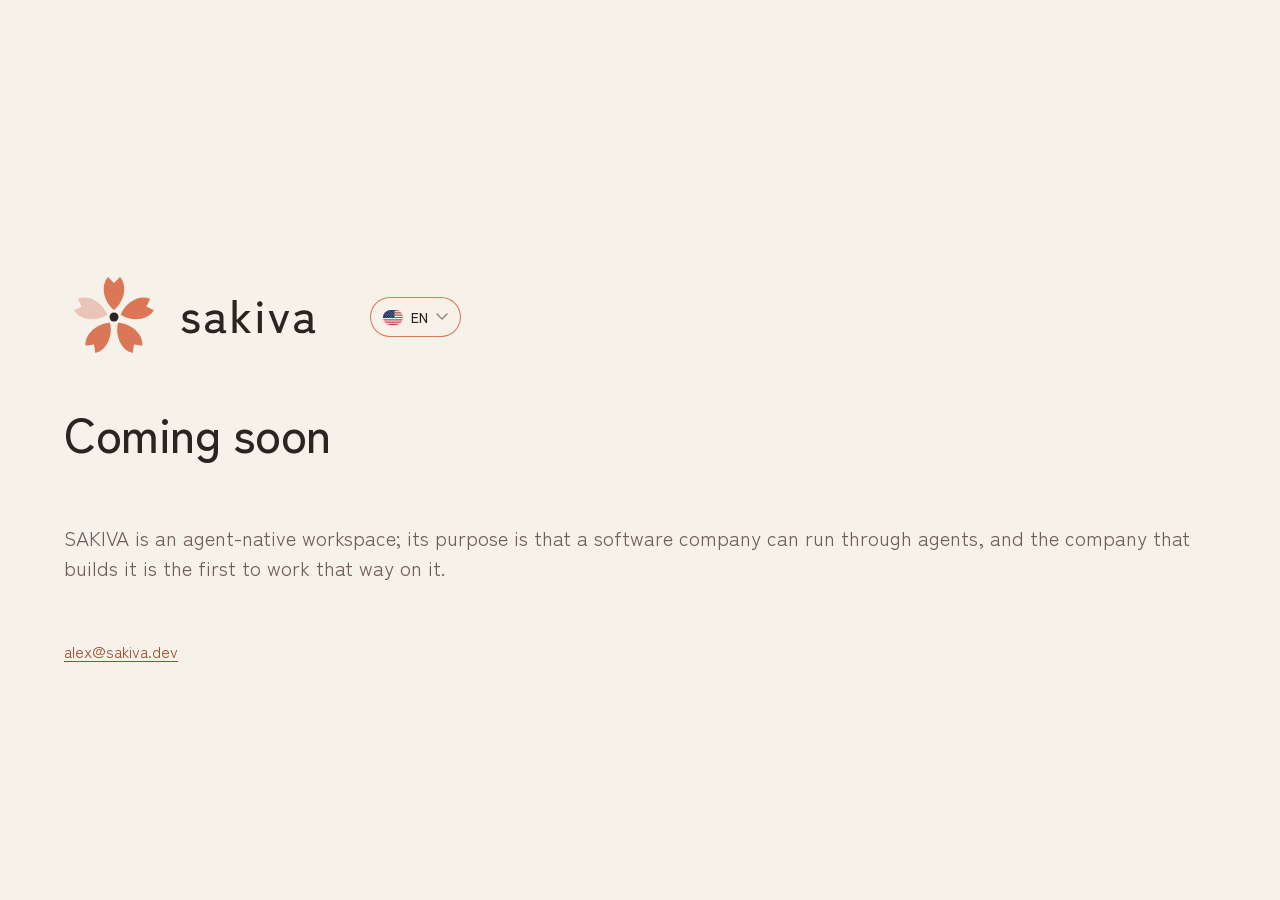
==== index.html @ fa2cf985 "deploy: refresh SAKIVA coming-soon site" ====
<!DOCTYPE html><html lang="en" data-theme="light" data-surface="landing"><head><meta charSet="utf-8"/><link rel="preconnect" href="/" crossorigin=""/><meta name="viewport" content="width=device-width, initial-scale=1"/><link rel="preload" as="image" href="/lockup.svg"/><link rel="stylesheet" href="/_next/static/chunks/10mrlc3l5xey3.css" data-precedence="next"/><link rel="stylesheet" href="/_next/static/chunks/3e840mg89v65h.css" data-precedence="next"/><link rel="stylesheet" href="/_next/static/chunks/13j1jwewbtlmt.css" data-precedence="next"/><link rel="stylesheet" href="/_next/static/chunks/0zo8ucy_ubt43.css" data-precedence="next"/><link rel="stylesheet" href="/_next/static/chunks/2jj3h-p61_duq.css" data-precedence="next"/><link rel="stylesheet" href="/_next/static/chunks/3hz2axqews8n6.css" data-precedence="next"/><link rel="stylesheet" href="/_next/static/chunks/1ouo0182d3bes.css" data-precedence="next"/><link rel="stylesheet" href="/_next/static/chunks/0sd19a3vp3_oi.css" data-precedence="next"/><link rel="preload" as="script" fetchPriority="low" href="/_next/static/chunks/02_wwtkxlkn-n.js"/><script src="/_next/static/chunks/2o7une0f76k_-.js" async=""></script><script src="/_next/static/chunks/3l-hb7hmm3yqo.js" async=""></script><script src="/_next/static/chunks/turbopack-1a44si0i8gfjt.js" async=""></script><script src="/_next/static/chunks/2kwkedpx320ik.js" async=""></script><script src="/_next/static/chunks/23hman99psil2.js" async=""></script><script src="/_next/static/chunks/36q6bdxk815lh.js" async=""></script><script src="/_next/static/chunks/0h3375hzvg9z9.js" async=""></script><script src="/_next/static/chunks/12gw3-8fy59uz.js" async=""></script><script src="/_next/static/chunks/113t2bqz-2shv.js" async=""></script><script src="/_next/static/chunks/30-_1dh7g14i7.js" async=""></script><meta name="theme-color" content="#F6F1E9" media="(prefers-color-scheme: light)"/><meta name="theme-color" content="#1F1A17" media="(prefers-color-scheme: dark)"/><title>SAKIVA -- Coming soon</title><meta name="description" content="SAKIVA is an agent-native workspace; its purpose is that a software company can run through agents, and the company that builds it is the first to work that way on it."/><meta name="application-name" content="SAKIVA"/><link rel="manifest" href="/site.webmanifest"/><meta name="publisher" content="SAKIVA"/><meta name="robots" content="index, follow"/><link rel="canonical" href="https://sakiva.dev/"/><link rel="alternate" hrefLang="en" href="https://sakiva.dev/"/><link rel="alternate" hrefLang="ru" href="https://sakiva.dev/ru/"/><link rel="alternate" hrefLang="x-default" href="https://sakiva.dev/"/><meta property="og:title" content="SAKIVA -- Coming soon"/><meta property="og:description" content="SAKIVA is an agent-native workspace; its purpose is that a software company can run through agents, and the company that builds it is the first to work that way on it."/><meta property="og:url" content="https://sakiva.dev/"/><meta property="og:site_name" content="SAKIVA"/><meta property="og:locale" content="en_US"/><meta property="og:image" content="https://sakiva.dev/og-image-1200x630.png"/><meta property="og:image:width" content="1200"/><meta property="og:image:height" content="630"/><meta property="og:image:alt" content="SAKIVA"/><meta property="og:locale:alternate" content="ru_RU"/><meta property="og:type" content="website"/><meta name="twitter:card" content="summary_large_image"/><meta name="twitter:title" content="SAKIVA -- Coming soon"/><meta name="twitter:description" content="SAKIVA is an agent-native workspace; its purpose is that a software company can run through agents, and the company that builds it is the first to work that way on it."/><meta name="twitter:image" content="https://sakiva.dev/og-image-1200x630.png"/><meta name="twitter:image:alt" content="SAKIVA"/><meta name="twitter:image:width" content="1200"/><meta name="twitter:image:height" content="630"/><link rel="icon" href="/favicon.ico" sizes="48x48"/><link rel="icon" href="/favicon.svg" type="image/svg+xml"/><link rel="apple-touch-icon" href="/apple-touch-icon.png"/><meta name="next-size-adjust" content=""/><script>(function(){try{document.documentElement.setAttribute("data-theme",window.matchMedia("(prefers-color-scheme: dark)").matches?"dark":"light")}catch(e){}})();</script><script src="/_next/static/chunks/0cz1d0mv5g_q7.js" noModule=""></script></head><body><div hidden=""><!--$--><!--/$--></div><script type="application/ld+json">{"@context":"https://schema.org","@graph":[{"@type":"Organization","@id":"https://sakiva.dev/#organization","name":"SAKIVA","url":"https://sakiva.dev/","logo":"https://sakiva.dev/lockup.svg","email":"alex@sakiva.dev","sameAs":["https://github.com/sakiva-dev"]},{"@type":"WebSite","@id":"https://sakiva.dev/#website","url":"https://sakiva.dev/","name":"SAKIVA","description":"SAKIVA is an agent-native workspace; its purpose is that a software company can run through agents, and the company that builds it is the first to work that way on it.","inLanguage":["en","ru"],"publisher":{"@id":"https://sakiva.dev/#organization"},"hasPart":[{"@id":"https://sakiva.dev/#webpage"},{"@id":"https://sakiva.dev/ru/#webpage"}]}]}</script><main class="page-main"><script type="application/ld+json">{"@context":"https://schema.org","@type":"WebPage","@id":"https://sakiva.dev/#webpage","name":"SAKIVA -- Coming soon","description":"SAKIVA is an agent-native workspace; its purpose is that a software company can run through agents, and the company that builds it is the first to work that way on it.","url":"https://sakiva.dev/","inLanguage":"en","isPartOf":{"@id":"https://sakiva.dev/#website"},"publisher":{"@id":"https://sakiva.dev/#organization"}}</script><section class="status-page"><section class="section"><div class="container"><div class="ds-stack ds-gap-xl ds-align-start"><div class="ds-hstack ds-gap-xl ds-align-center ds-wrap"><img class="ds-img" alt="SAKIVA" src="/lockup.svg" width="266" height="100"/><details class="lang-switcher"><summary class="lang-switcher__trigger" aria-label="Choose language: English"><span class="lang-switcher__inner"><span class="fi fi-us lang-switcher__flag"></span><span class="lang-switcher__code">EN</span><span class="lang-switcher__chev"><svg width="12" height="8" viewBox="0 0 12 8" fill="none" aria-hidden="true"><path d="M1 1l5 5 5-5" stroke="currentColor" stroke-width="1.5" stroke-linecap="round" stroke-linejoin="round"></path></svg></span></span></summary><div class="lang-switcher__panel" role="menu"><button type="button" role="menuitem" aria-current="true" class="lang-switcher__item lang-switcher__item--active"><span class="fi fi-us lang-switcher__flag"></span><span>English</span></button><button type="button" role="menuitem" class="lang-switcher__item"><span class="fi fi-ru lang-switcher__flag"></span><span>Русский</span></button></div></details></div><h1 class="ds-h1">Coming soon</h1><p class="ds-lead">SAKIVA is an agent-native workspace; its purpose is that a software company can run through agents, and the company that builds it is the first to work that way on it.</p><a class="ds-link" href="mailto:alex@sakiva.dev">alex@sakiva.dev</a></div></div></section></section></main><!--$--><!--/$--><script src="/_next/static/chunks/02_wwtkxlkn-n.js" id="_R_" async=""></script><script>(self.__next_f=self.__next_f||[]).push([0])</script><script>self.__next_f.push([1,"1:\"$Sreact.fragment\"\n2:I[26894,[\"/_next/static/chunks/2kwkedpx320ik.js\"],\"default\"]\n3:I[52618,[\"/_next/static/chunks/2kwkedpx320ik.js\"],\"default\"]\n4:I[32334,[\"/_next/static/chunks/2kwkedpx320ik.js\",\"/_next/static/chunks/23hman99psil2.js\",\"/_next/static/chunks/36q6bdxk815lh.js\"],\"SystemTheme\"]\n5:I[61665,[\"/_next/static/chunks/2kwkedpx320ik.js\",\"/_next/static/chunks/0h3375hzvg9z9.js\"],\"StaticNotFound\"]\n8:I[35506,[\"/_next/static/chunks/2kwkedpx320ik.js\"],\"OutletBoundary\"]\n9:\"$Sreact.suspense\"\nb:I[35506,[\"/_next/static/chunks/2kwkedpx320ik.js\"],\"ViewportBoundary\"]\nd:I[35506,[\"/_next/static/chunks/2kwkedpx320ik.js\"],\"MetadataBoundary\"]\nf:I[14924,[\"/_next/static/chunks/2kwkedpx320ik.js\"],\"default\",1]\n:HL[\"/_next/static/chunks/10mrlc3l5xey3.css\",\"style\"]\n:HL[\"/_next/static/chunks/3e840mg89v65h.css\",\"style\"]\n:HL[\"/_next/static/chunks/13j1jwewbtlmt.css\",\"style\"]\n:HL[\"/_next/static/chunks/0zo8ucy_ubt43.css\",\"style\"]\n:HL[\"/_next/static/chunks/2jj3h-p61_duq.css\",\"style\"]\n:HL[\"/_next/static/chunks/3hz2axqews8n6.css\",\"style\"]\n:HL[\"/_next/static/chunks/1ouo0182d3bes.css\",\"style\"]\n:HL[\"/_next/static/chunks/0sd19a3vp3_oi.css\",\"style\"]\n:HC[\"/\",\"\"]\n0:{\"P\":null,\"c\":[\"\",\"en\",\"\"],\"q\":\"\",\"i\":false,\"f\":[[[\"\",{\"children\":[[\"locale\",\"en\",\"d\",[\"llms-full.txt\",\"llms.txt\"]],{\"children\":[\"__PAGE__\",{},\"$undefined\",\"$undefined\",4608]},\"$undefined\",\"$undefined\",4608]},\"$undefined\",\"$undefined\",4624],[[\"$\",\"$1\",\"c\",{\"children\":[[[\"$\",\"link\",\"0\",{\"rel\":\"stylesheet\",\"href\":\"/_next/static/chunks/10mrlc3l5xey3.css\",\"precedence\":\"next\",\"crossOrigin\":\"$undefined\",\"nonce\":\"$undefined\"}],[\"$\",\"link\",\"1\",{\"rel\":\"stylesheet\",\"href\":\"/_next/static/chunks/3e840mg89v65h.css\",\"precedence\":\"next\",\"crossOrigin\":\"$undefined\",\"nonce\":\"$undefined\"}],[\"$\",\"link\",\"2\",{\"rel\":\"stylesheet\",\"href\":\"/_next/static/chunks/13j1jwewbtlmt.css\",\"precedence\":\"next\",\"crossOrigin\":\"$undefined\",\"nonce\":\"$undefined\"}],[\"$\",\"link\",\"3\",{\"rel\":\"stylesheet\",\"href\":\"/_next/static/chunks/0zo8ucy_ubt43.css\",\"precedence\":\"next\",\"crossOrigin\":\"$undefined\",\"nonce\":\"$undefined\"}],[\"$\",\"link\",\"4\",{\"rel\":\"stylesheet\",\"href\":\"/_next/static/chunks/2jj3h-p61_duq.css\",\"precedence\":\"next\",\"crossOrigin\":\"$undefined\",\"nonce\":\"$undefined\"}],[\"$\",\"link\",\"5\",{\"rel\":\"stylesheet\",\"href\":\"/_next/static/chunks/3hz2axqews8n6.css\",\"precedence\":\"next\",\"crossOrigin\":\"$undefined\",\"nonce\":\"$undefined\"}],[\"$\",\"link\",\"6\",{\"rel\":\"stylesheet\",\"href\":\"/_next/static/chunks/1ouo0182d3bes.css\",\"precedence\":\"next\",\"crossOrigin\":\"$undefined\",\"nonce\":\"$undefined\"}],[\"$\",\"link\",\"7\",{\"rel\":\"stylesheet\",\"href\":\"/_next/static/chunks/0sd19a3vp3_oi.css\",\"precedence\":\"next\",\"crossOrigin\":\"$undefined\",\"nonce\":\"$undefined\"}],[\"$\",\"script\",\"script-0\",{\"src\":\"/_next/static/chunks/2kwkedpx320ik.js\",\"async\":true,\"nonce\":\"$undefined\"}]],[\"$\",\"$L2\",null,{\"parallelRouterKey\":\"children\",\"error\":\"$undefined\",\"errorStyles\":\"$undefined\",\"errorScripts\":\"$undefined\",\"template\":[\"$\",\"$L3\",null,{}],\"templateStyles\":\"$undefined\",\"templateScripts\":\"$undefined\",\"notFound\":[[\"$\",\"html\",null,{\"lang\":\"en\",\"data-theme\":\"light\",\"data-surface\":\"landing\",\"suppressHydrationWarning\":true,\"children\":[[\"$\",\"head\",null,{\"children\":[\"$\",\"script\",null,{\"dangerouslySetInnerHTML\":{\"__html\":\"(function(){try{document.documentElement.setAttribute(\\\"data-theme\\\",window.matchMedia(\\\"(prefers-color-scheme: dark)\\\").matches?\\\"dark\\\":\\\"light\\\")}catch(e){}})();\"}}]}],[\"$\",\"body\",null,{\"children\":[\"$\",\"$L4\",null,{\"children\":[\"$\",\"$L5\",null,{}]}]}]]}],[]],\"forbidden\":\"$undefined\",\"unauthorized\":\"$undefined\"}]]}],{\"children\":[[\"$\",\"$1\",\"c\",{\"children\":[[[\"$\",\"script\",\"script-0\",{\"src\":\"/_next/static/chunks/23hman99psil2.js\",\"async\":true,\"nonce\":\"$undefined\"}],[\"$\",\"script\",\"script-1\",{\"src\":\"/_next/static/chunks/36q6bdxk815lh.js\",\"async\":true,\"nonce\":\"$undefined\"}]],\"$L6\"]}],{\"children\":[[\"$\",\"$1\",\"c\",{\"children\":[\"$L7\",[[\"$\",\"script\",\"script-0\",{\"src\":\"/_next/static/chunks/12gw3-8fy59uz.js\",\"async\":true,\"nonce\":\"$undefined\"}]],[\"$\",\"$L8\",null,{\"children\":[\"$\",\"$9\",null,{\"name\":\"Next.MetadataOutlet\",\"children\":\"$@a\"}]}]]}],{},null,false,null]},null,false,null]},null,false,null],[\"$\",\"$1\",\"h\",{\"children\":[null,[\"$\",\"$Lb\",null,{\"children\":\"$Lc\"}],[\"$\",\"div\",null,{\"hidden\":true,\"children\":[\"$\",\"$Ld\",null,{\"children\":[\"$\",\"$9\",null,{\"name\":\"Next.Metadata\",\"children\":\"$Le\"}]}]}],[\"$\",\"meta\",null,{\"name\":\"next-size-adjust\",\"content\":\"\"}]]}],false]],\"m\":\"$undefined\",\"G\":[\"$f\",[[\"$\",\"link\",\"0\",{\"rel\":\"stylesheet\",\"href\":\"/_next/static/chunks/10mrlc3l5xey3.css\",\"precedence\":\"next\",\"crossOrigin\":\"$undefined\",\"nonce\":\"$undefined\"}],[\"$\",\"link\",\"1\",{\"rel\":\"stylesheet\",\"href\":\"/_next/static/chunks/3e840mg89v65h.css\",\"precedence\":\"next\",\"crossOrigin\":\"$undefined\",\"nonce\":\"$undefined\"}],[\"$\",\"link\",\"2\",{\"rel\":\"stylesheet\",\"href\":\"/_next/static/chunks/13j1jwewbtlmt.css\",\"precedence\":\"next\",\"crossOrigin\":\"$undefined\",\"nonce\":\"$undefined\"}],[\"$\",\"link\",\"3\",{\"rel\":\"stylesheet\",\"href\":\"/_next/static/chunks/0zo8ucy_ubt43.css\",\"precedence\":\"next\",\"crossOrigin\":\"$undefined\",\"nonce\":\"$undefined\"}],[\"$\",\"link\",\"4\",{\"rel\":\"stylesheet\",\"href\":\"/_next/static/chunks/2jj3h-p61_duq.css\",\"precedence\":\"next\",\"crossOrigin\":\"$undefined\",\"nonce\":\"$undefined\"}],[\"$\",\"link\",\"5\",{\"rel\":\"stylesheet\",\"href\":\"/_next/static/chunks/3hz2axqews8n6.css\",\"precedence\":\"next\",\"crossOrigin\":\"$undefined\",\"nonce\":\"$undefined\"}],[\"$\",\"link\",\"6\",{\"rel\":\"stylesheet\",\"href\":\"/_next/static/chunks/1ouo0182d3bes.css\",\"precedence\":\"next\",\"crossOrigin\":\"$undefined\",\"nonce\":\"$undefined\"}],[\"$\",\"link\",\"7\",{\"rel\":\"stylesheet\",\"href\":\"/_next/static/chunks/0sd19a3vp3_oi.css\",\"precedence\":\"next\",\"crossOrigin\":\"$undefined\",\"nonce\":\"$undefined\"}]]],\"S\":true,\"h\":null,\"r\":\"$undefined\",\"s\":\"$undefined\",\"a\":\"$undefined\",\"l\":\"$undefined\",\"p\":\"$undefined\",\"d\":\"$undefined\",\"b\":\"G9ZYMlmFgehVg3QaWJ4So\"}\n11:I[79360,[\"/_next/static/chunks/2kwkedpx320ik.js\",\"/_next/static/chunks/23hman99psil2.js\",\"/_next/static/chunks/36q6bdxk815lh.js\",\"/_next/static/chunks/12gw3-8fy59uz.js\"],\"BrandLockup\"]\n12:I[56939,[\"/_next/static/chunks/2kwkedpx320ik.js\",\"/_next/static/chunks/23hman99psil2.js\",\"/_next/static/chunks/36q6bdxk815lh.js\",\"/_next/static/chunks/12gw3-8fy59uz.js\"],\"LocaleSwitcher\"]\n6:[\"$\",\"html\",null,{\"lang\":\"en\",\"data-theme\":\"light\",\"data-surface\":\"landing\",\"suppressHydrationWarning\":true,\"children\":[[\"$\",\"head\",null,{\"children\":[\"$\",\"script\",null,{\"dangerouslySetInnerHTML\":{\"__html\":\"(function(){try{document.documentElement.setAttribute(\\\"data-theme\\\",window.matchMedia(\\\"(prefers-color-scheme: dark)\\\").matches?\\\"dark\\\":\\\"light\\\")}catch(e){}})();\"}}]}],[\"$\",\"body\",null,{\"children\":[[\"$\",\"script\",null,{\"type\":\"application/ld+json\",\"dangerouslySetInnerHTML\":{\"__html\":\"{\\\"@context\\\":\\\"https://schema.org\\\",\\\"@graph\\\":[{\\\"@type\\\":\\\"Organization\\\",\\\"@id\\\":\\\"https://sakiva.dev/#organization\\\",\\\"name\\\":\\\"SAKIVA\\\",\\\"url\\\":\\\"https://sakiva.dev/\\\",\\\"logo\\\":\\\"https://sakiva.dev/lockup.svg\\\",\\\"email\\\":\\\"alex@sakiva.dev\\\",\\\"sameAs\\\":[\\\"https://github.com/sakiva-dev\\\"]},{\\\"@type\\\":\\\"WebSite\\\",\\\"@id\\\":\\\"https://sakiva.dev/#website\\\",\\\"url\\\":\\\"https://sakiva.dev/\\\",\\\"name\\\":\\\"SAKIVA\\\",\\\"description\\\":\\\"SAKIVA is an agent-native workspace; its purpose is that a software company can run through agents, and the company that builds it is the first to work that way on it.\\\",\\\"inLanguage\\\":[\\\"en\\\",\\\"ru\\\"],\\\"publisher\\\":{\\\"@id\\\":\\\"https://sakiva.dev/#organization\\\"},\\\"hasPart\\\":[{\\\"@id\\\":\\\"https://sakiva.dev/#webpage\\\"},{\\\"@id\\\":\\\"https://sakiva.dev/ru/#webpage\\\"}]}]}\"}}],\"$L10\"]}]]}]\n7:[\"$undefined\",[\"$\",\"main\",null,{\"className\":\"page-main\",\"children\":[[\"$\",\"script\",null,{\"type\":\"application/ld+json\",\"dangerouslySetInnerHTML\":{\"__html\":\"{\\\"@context\\\":\\\"https://schema.org\\\",\\\"@type\\\":\\\"WebPage\\\",\\\"@id\\\":\\\"https://sakiva.dev/#webpage\\\",\\\"name\\\":\\\"SAKIVA -- Coming soon\\\",\\\"description\\\":\\\"SAKIVA is an agent-native workspace; its purpose is that a software company can run through agents, and the company that builds it is the first to work that way on it.\\\",\\\"url\\\":\\\"https://sakiva.dev/\\\",\\\"inLanguage\\\":\\\"en\\\",\\\"isPartOf\\\":{\\\"@id\\\":\\\"https://sakiva.dev/#website\\\"},\\\"publisher\\\":{\\\"@id\\\":\\\"https://sakiva.dev/#organization\\\"}}\"}}],[\"$\",\"section\",null,{\"className\":\"status-page\",\"children\":[\"$\",\"section\",null,{\"className\":\"section\",\"children\":[\"$undefined\",[\"$\",\"div\",null,{\"className\":\"container\",\"children\":[\"$\",\"div\",null,{\"className\":\"ds-stack ds-gap-xl ds-align-start\",\"children\":[[\"$\",\"div\",null,{\"className\":\"ds-hstack ds-gap-xl ds-align-center ds-wrap\",\"children\":[[\"$\",\"$L11\",null,{}],[\"$\",\"$L12\",null,{}]]}],[\"$\",\"h1\",null,{\"className\":\"ds-h1\",\"children\":\"Coming soon\"}],[\"$\",\"p\",null,{\"className\":\"ds-lead\",\"children\":\"SAKIVA is an agent-native workspace; its purpose is that a software company can run through agents, and the company that builds it is the first to work that way on it.\"}],[\"$\",\"a\",null,{\"className\":\"ds-link\",\"href\":\"mailto:alex@sakiva.dev\",\"children\":\"alex@sakiva.dev\"}]]}]}]]}]}]]}],\"$undefined\"]\n13:I[85829,[\"/_next/static/chunks/2kwkedpx320ik.js\",\"/_next/static/chunks/23hman99psil2.js\",\"/_next/static/chunks/36q6bdxk815lh.js\"],\"default\"]\n14:I[32622,[\"/_next/static/chunks/2kwkedpx320ik.js\",\"/_next/static/chunks/23hman99psil2.js\",\"/_next/static/chunks/36q6bdxk815lh.js\",\"/_next/static/chunks/113t2bqz-2shv.js\"],\"default\"]\n15:I[22598,[\"/_next/static/chunks/2kwkedpx320ik.js\",\"/_next/static/chunks/23hman99psil2.js\",\"/_next/static/chunks/36q6bdxk815lh.js\",\"/_next/static/chunks/30-_1dh7g14i7.js\"],\"default\"]\n10:[\"$\",\"$L13\",null,{\"formats\":\"$undefined\",\"locale\":\"en\",\"messages\":{\"site\":{\"title\":\"SAKIVA -- Coming soon\",\"heading\":\"Coming soon\",\"description\":\"SAKIVA is an agent-native workspace; its purpose is that a software company can run through agents, and the company that builds it is the first to work that way on it.\"},\"error\":{\"code\":\"500\",\"title\":\"Something went wrong\",\"description\":\"The page could not be displayed. Return to the home page.\",\"backHome\":\"Back to home\"},\"notFound\":{\"code\":\"404\",\"title\":\"Page not found\",\"description\":\"There is no page at this address.\",\"backHome\":\"Back to home\"}},\"now\":\"$undefined\",\"timeZone\":\"UTC\",\"children\":[\"$\",\"$L4\",null,{\"children\":[\"$\",\"$L2\",null,{\"parallelRouterKey\":\"children\",\"error\":\"$14\",\"errorStyles\":[],\"errorScripts\":[[\"$\",\"script\",\"script-0\",{\"src\":\"/_next/static/chunks/113t2bqz-2shv.js\",\"async\":true,\"nonce\":\"$undefined\"}]],\"template\":[\"$\",\"$L3\",null,{}],\"templateStyles\":\"$undefined\",\"templateScripts\":\"$undefined\",\"notFound\":[[\"$\",\"$L15\",null,{}],[]],\"forbidden\":\"$undefined\",\"unauthorized\":\"$undefined\"}]}]}]\nc:[[\"$\",\"meta\",\"0\",{\"charSet\":\"utf-8\"}],[\"$\",\"meta\",\"1\",{\"name\":\"viewport\",\"content\":\"width=device-width, initial-scale=1\"}],[\"$\",\"meta\",\"2\",{\"name\":\"theme-color\",\"content\":\"#F6F1E9\",\"media\":\"(prefers-color-scheme: light)\"}],[\"$\",\"meta\",\"3\",{\"name\":\"theme-color\",\"content\":\"#1F1A17\",\"media\":\"(prefers-color-scheme: dark)\"}]]\n16:I[29197,[\"/_next/static/chunks/2kwkedpx320ik.js\"],\"IconMark\"]\na:null\ne:[[\"$\",\"title\",\"0\",{\"children\":\"SAKIVA -- Coming soon\"}],[\"$\",\"meta\",\"1\",{\"name\":\"description\",\"content\":\"SAKIVA is an agent-native workspace; its purpose is that a software company can run through agents, and the company that builds it is the first to work that way on it.\"}],[\"$\",\"meta\",\"2\",{\"name\":\"application-name\",\"content\":\"SAKIVA\"}],[\"$\",\"link\",\"3\",{\"rel\":\"manifest\",\"href\":\"/site.webmanifest\",\"crossOrigin\":\"$undefined\"}],[\"$\",\"meta\",\"4\",{\"name\":\"publisher\",\"content\":\"SAKIVA\"}],[\"$\",\"meta\",\"5\",{\"name\":\"robots\",\"content\":\"index, follow\"}],[\"$\",\"link\",\"6\",{\"rel\":\"canonical\",\"href\":\"https://sakiva.dev/\"}],[\"$\",\"link\",\"7\",{\"rel\":\"alternate\",\"hrefLang\":\"en\",\"href\":\"https://sakiva.dev/\"}],[\"$\",\"link\",\"8\",{\"rel\":\"alternate\",\"hrefLang\":\"ru\",\"href\":\"https://sakiva.dev/ru/\"}],[\"$\",\"link\",\"9\",{\"rel\":\"alternate\",\"hrefLang\":\"x-default\",\"href\":\"https://sakiva.dev/\"}],[\"$\",\"meta\",\"10\",{\"property\":\"og:title\",\"content\":\"SAKIVA -- Coming soon\"}],[\"$\",\"meta\",\"11\",{\"property\":\"og:description\",\"content\":\"SAKIVA is an agent-native workspace; its purpose is that a software company can run through agents, and the company that builds it is the first to work that way on it.\"}],[\"$\",\"meta\",\"12\",{\"property\":\"og:url\",\"content\":\"https://sakiva.dev/\"}],[\"$\",\"meta\",\"13\",{\"property\":\"og:site_name\",\"content\":\"SAKIVA\"}],[\"$\",\"meta\",\"14\",{\"property\":\"og:locale\",\"content\":\"en_US\"}],[\"$\",\"meta\",\"15\",{\"property\":\"og:image\",\"content\":\"https://sakiva.dev/og-image-1200x630.png\"}],[\"$\",\"meta\",\"16\",{\"property\":\"og:image:width\",\"content\":\"1200\"}],[\"$\",\"meta\",\"17\",{\"property\":\"og:image:height\",\"content\":\"630\"}],[\"$\",\"meta\",\"18\",{\"property\":\"og:image:alt\",\"content\":\"SAKIVA\"}],[\"$\",\"meta\",\"19\",{\"property\":\"og:locale:alternate\",\"content\":\"ru_RU\"}],[\"$\",\"meta\",\"20\",{\"property\":\"og:type\",\"content\":\"website\"}],[\"$\",\"meta\",\"21\",{\"name\":\"twitter:card\",\"content\":\"summary_large_image\"}],[\"$\",\"meta\",\"22\",{\"name\":\"twitter:title\",\"content\":\"SAKIVA -- Coming soon\"}],[\"$\",\"meta\",\"23\",{\"name\":\"twitter:description\",\"content\":\"SAKIVA is an agent-native workspace; its purpose is that a software company can run through agents, and the company that builds it is the first to work that way on it.\"}],[\"$\",\"meta\",\"24\",{\"name\":\"twitter:image\",\"content\":\"https://sakiva.dev/og-image-1200x630.png\"}],[\"$\",\"meta\",\"25\",{\"name\":\"twitter:image:alt\",\"content\":\"SAKIVA\"}],[\"$\",\"meta\",\"26\",{\"name\":\"twitter:image:width\",\"content\":\"1200\"}],[\"$\",\"meta\",\"27\",{\"name\":\"twitter:image:height\",\"content\":\"630\"}],[\"$\",\"link\",\"28\",{\"rel\":\"icon\",\"href\":\"/favicon.ico\",\"sizes\":\"48x48\"}],[\"$\",\"link\",\"29\",{\"rel\":\"icon\",\"href\":\"/favicon.svg\",\"type\":\"image/svg+xml\"}],[\"$\",\"link\",\"30\",{\"rel\":\"apple-touch-icon\",\"href\":\"/apple-touch-icon.png\"}],[\"$\",\"$L16\",\"31\",{}]]\n"])</script></body></html>
---- _next/static/chunks/10mrlc3l5xey3.css ----
:root{--kaki-50:#fbf0eb;--kaki-100:#f6ddd2;--kaki-200:#eec0ad;--kaki-300:#e59e83;--kaki-400:#df8a6c;--kaki-500:#d97757;--kaki-600:#c1603f;--kaki-700:#a04c31;--kaki-800:#7c3b27;--kaki-900:#5a2b1d;--sakura-100:#f7e6e0;--sakura-200:#ebc4b8;--sakura-300:#dfa595;--washi-0:#fffdf9;--washi-50:#f6f1e9;--washi-100:#f0e7da;--washi-200:#e9dfd0;--washi-300:#ddd2c3;--washi-400:#c9b8a8;--sumi-500:#8a7a6e;--sumi-600:#6e5f55;--sumi-700:#5e5048;--sumi-800:#4a3b32;--sumi-900:#2b2522;--sumi-950:#1f1a17;--matcha-500:#5f7f4c;--matcha-100:#e6eddd;--yuzu-500:#c98e22;--yuzu-100:#f7ebd0;--beni-500:#b5403a;--beni-100:#f5dedb;--ai-500:#4f6a8f;--ai-100:#e1e7ef;--font-sans:"Zen Kaku Gothic New","Noto Sans JP","Noto Sans",system-ui,sans-serif;--font-serif:"Shippori Mincho","Noto Serif JP","PT Serif",Georgia,serif;--font-mono:"JetBrains Mono",ui-monospace,monospace;--text-xs:12px;--text-sm:14px;--text-base:16px;--text-lg:18px;--text-xl:20px;--text-2xl:24px;--text-3xl:30px;--text-4xl:36px;--text-5xl:48px;--text-6xl:64px;--leading-tight:1.08;--leading-snug:1.3;--leading-body:1.6;--tracking-heading:-.02em;--tracking-body:0;--tracking-eyebrow:.2em;--tracking-wordmark:.04em;--weight-regular:400;--weight-medium:500;--weight-bold:700;--space-1:4px;--space-2:8px;--space-3:12px;--space-4:16px;--space-5:20px;--space-6:24px;--space-8:32px;--space-10:40px;--space-12:48px;--space-16:64px;--space-20:80px;--radius-xs:4px;--radius-sm:6px;--radius-md:10px;--radius-lg:14px;--radius-xl:20px;--radius-full:999px;--ease:cubic-bezier(.2,.7,.2,1);--dur-fast:.15s;--dur-base:.24s;--dur-slow:.4s;--container:1200px;--header-h:72px;--bg:var(--washi-50);--surface:var(--washi-0);--surface-muted:var(--washi-100);--surface-sunken:var(--washi-200);--border:#e2d8ca;--border-strong:var(--washi-400);--text:var(--sumi-900);--text-muted:var(--sumi-600);--text-subtle:var(--sumi-500);--text-inverse:var(--washi-50);--accent:var(--kaki-500);--accent-hover:var(--kaki-600);--accent-pressed:var(--kaki-700);--on-accent:var(--sumi-900);--accent-text:var(--kaki-700);--accent-soft:var(--kaki-50);--petal:var(--sakura-200);--inverse:var(--sumi-900);--on-inverse:var(--washi-50);--ring:var(--kaki-500);--success:var(--matcha-500);--success-soft:var(--matcha-100);--warning:var(--yuzu-500);--warning-soft:var(--yuzu-100);--danger:var(--beni-500);--danger-soft:var(--beni-100);--info:var(--ai-500);--info-soft:var(--ai-100);--overlay:#1f1a1773;--shadow-sm:0 1px 2px #4a3b3214;--shadow-md:0 8px 24px -12px #4a3b324d;--shadow-lg:0 24px 60px -20px #4a3b3247;--code-bg:#fbf7f0;--code-header-bg:#f3ece1;--code-border:#e2d8ca;--code-text:#2b2522;--code-line-number:#b0a194;--code-line-highlight:#fbf0eb;--code-selection:#f6ddd2;--inline-code-bg:#f0e7da;--inline-code-text:#7c3b27;--syn-keyword:#a04c31;--syn-string:#5f7f4c;--syn-number:#8a5e10;--syn-function:#4f6a8f;--syn-type:#7a4e6b;--syn-constant:#b5403a;--syn-property:#4a3b32;--syn-tag:#a04c31;--syn-attr:#8a5e10;--syn-comment:#8a7a6e;--syn-punctuation:#8a7a6e;--syn-operator:#6e5f55;--diff-add-bg:#eef3e7;--diff-add-word:#d3e0c4;--diff-add-fg:#4d6b3c;--diff-add-gutter:#e1ead6;--diff-del-bg:#f9ecea;--diff-del-word:#efc9c4;--diff-del-fg:#a3372f;--diff-del-gutter:#f3dcd8;--diff-mod-bg:#faf2e0;--diff-mod-fg:#8a5e10;--diff-hunk-bg:#e9edf3;--diff-hunk-fg:#4f6a8f;--diff-rename-fg:#4f6a8f}[data-theme=dark]{--bg:var(--sumi-950);--surface:#2a2320;--surface-muted:#332b27;--surface-sunken:#171310;--border:#3a302a;--border-strong:#4a3e36;--text:#f1e8dc;--text-muted:#bfb2a4;--text-subtle:#8f8275;--text-inverse:var(--sumi-950);--accent:var(--kaki-500);--accent-hover:var(--kaki-400);--accent-pressed:var(--kaki-300);--on-accent:var(--sumi-950);--accent-text:var(--kaki-300);--accent-soft:#d9775724;--petal:var(--sakura-300);--inverse:#f1e8dc;--on-inverse:var(--sumi-950);--ring:var(--kaki-400);--success:#8fb07a;--success-soft:#8fb07a24;--warning:#e0b04f;--warning-soft:#e0b04f24;--danger:#e07a70;--danger-soft:#e07a7024;--info:#8ea6c8;--info-soft:#8ea6c824;--overlay:#0009;--shadow-sm:0 1px 2px #0000004d;--shadow-md:0 8px 24px -12px #0009;--shadow-lg:0 24px 60px -20px #000000b3;--code-bg:#171310;--code-header-bg:#221c19;--code-border:#3a302a;--code-text:#f1e8dc;--code-line-number:#6b5f55;--code-line-highlight:#d977571a;--code-selection:#d9775747;--inline-code-bg:#332b27;--inline-code-text:#e59e83;--syn-keyword:#e59e83;--syn-string:#a9c38f;--syn-number:#e0b04f;--syn-function:#8ea6c8;--syn-type:#d6a3c2;--syn-constant:#e07a70;--syn-property:#e9dfd0;--syn-tag:#e59e83;--syn-attr:#e0b04f;--syn-comment:#8f8275;--syn-punctuation:#a89a8c;--syn-operator:#bfb2a4;--diff-add-bg:#8fb07a1a;--diff-add-word:#8fb07a47;--diff-add-fg:#a9c38f;--diff-add-gutter:#8fb07a29;--diff-del-bg:#e07a701a;--diff-del-word:#e07a7047;--diff-del-fg:#ee9a91;--diff-del-gutter:#e07a7029;--diff-mod-bg:#e0b04f1a;--diff-mod-fg:#e0b04f;--diff-hunk-bg:#8ea6c81a;--diff-hunk-fg:#8ea6c8;--diff-rename-fg:#8ea6c8}@keyframes sakiva-bloom{0%,to{opacity:.35;transform:scale(.6)}40%{opacity:1;transform:scale(1)}}
:root,[data-theme]{--plutus-primary:var(--accent);--plutus-primary-rgb:217, 119, 87;--plutus-grad-start:var(--accent);--plutus-grad-mid:var(--accent);--plutus-grad-end:var(--accent);--plutus-gradient:var(--accent);--plutus-gradient-v:var(--accent);--plutus-white:var(--washi-0);--plutus-bg-l:var(--bg);--plutus-text-l-lavender:var(--washi-0);--plutus-card-d-2:var(--surface);--plutus-bg-d:var(--surface-sunken);--plutus-ink:var(--sumi-900);--plutus-socket:var(--surface-sunken);--plutus-shadow-color:var(--sumi-900);--plutus-surface-header:var(--surface);--plutus-surface-card:var(--surface);--plutus-surface-dropdown:var(--surface);--plutus-surface-popup:var(--surface);--plutus-surface-socket:var(--surface-sunken);--plutus-surface-faded-1:var(--surface-muted);--plutus-surface-faded-2:var(--surface-muted);--plutus-surface-phantom:transparent;--plutus-surface-secondary:var(--surface-muted);--plutus-surface-faded:var(--surface-muted);--plutus-surface-color:var(--accent);--plutus-text-primary:var(--text);--plutus-text-secondary:var(--text-muted);--plutus-text-tertiary:var(--text-subtle);--plutus-text-accent:var(--accent-text);--plutus-text-on-accent:var(--on-accent);--plutus-success:var(--success);--plutus-info:var(--info);--plutus-error:var(--danger);--plutus-error-tint:var(--danger-soft);--plutus-warning:var(--warning);--plutus-font:var(--font-sans);--plutus-font-alt:var(--font-sans);--plutus-font-mono:var(--font-mono);--plutus-h1:500 36px/44px var(--plutus-font);--plutus-h2:500 32px/40px var(--plutus-font);--plutus-h3:500 30px/36px var(--plutus-font);--plutus-h4:500 24px/32px var(--plutus-font);--plutus-h5:500 20px/28px var(--plutus-font);--plutus-h6:500 18px/24px var(--plutus-font);--plutus-h7:500 16px/22px var(--plutus-font);--plutus-h8:500 14px/20px var(--plutus-font);--plutus-h9:500 13px/16px var(--plutus-font);--plutus-subhead-1:500 24px/40px var(--plutus-font);--plutus-subhead-2:500 20px/32px var(--plutus-font);--plutus-subhead-3:500 16px/28px var(--plutus-font);--plutus-body-1:500 16px/28px var(--plutus-font);--plutus-body-2:500 14px/24px var(--plutus-font);--plutus-body-3:500 13px/20px var(--plutus-font);--plutus-caption-1:500 14px/24px var(--plutus-font);--plutus-caption-2:500 13px/20px var(--plutus-font);--plutus-radius-xs:var(--radius-xs);--plutus-radius-sm:var(--radius-sm);--plutus-radius-md:var(--radius-md);--plutus-radius-lg:var(--radius-lg);--plutus-radius-xl:var(--radius-xl);--plutus-radius-2xl:var(--radius-xl);--plutus-shadow-primary:none;--plutus-shadow-card:var(--shadow-sm);--plutus-blur:none;--plutus-space-1:var(--space-1);--plutus-space-2:var(--space-2);--plutus-space-3:var(--space-3);--plutus-space-4:var(--space-4);--plutus-space-6:var(--space-6);--plutus-space-8:var(--space-8);--plutus-space-10:var(--space-10);--plutus-space-12:var(--space-12);--plutus-space-16:var(--space-16);--plutus-btn-h-md:var(--space-10);--plutus-btn-h-lg:var(--space-12);--plutus-btn-radius:var(--radius-full)}
:root,[data-theme]{--bg-main:var(--bg);--bg-app:var(--bg);--bg-secondary:var(--surface);--el-inner-bg:var(--surface);--glass-card-bg:var(--surface);--bg-header:var(--surface);--surface-tile:var(--surface);--bg-canvas:var(--surface);--surface-tile-deep:var(--surface-muted);--bg-drawer-deep-tint:var(--surface-muted);--surface-slide:var(--surface-muted);--bg-sidebar:var(--surface-muted);--bg-tertiary:var(--surface-muted);--bg-drawer-deep:var(--surface-sunken);--text-primary:var(--text);--surface-tile-fg:var(--text);--text-secondary:var(--text-muted);--surface-tile-fg-muted:var(--text-muted);--surface-tile-fg-muted-strong:var(--text-muted);--surface-tile-fg-muted-soft:var(--text-muted);--text-tertiary:var(--text-subtle);--surface-tile-fg-dim:var(--text-subtle);--border-color:var(--border);--border-header:var(--border);--color-primary:var(--accent);--color-accent:var(--accent);--color-accent-cyan:var(--accent);--color-accent-cyan-bright:var(--kaki-400);--gradient-start-color:var(--accent);--gradient-mid-color:var(--accent);--gradient-end-color:var(--accent);--color-primary-dark:var(--accent-hover);--text-accent:var(--accent-text);--text-on-accent:var(--on-accent);--text-on-accent-deep:var(--on-accent);--color-success:var(--success);--color-mint:var(--success);--color-danger:var(--danger);--color-error:var(--danger);--color-error-hover:var(--danger);--color-info:var(--info);--color-warning:var(--warning);--tint-neutral:var(--surface-muted);--tint-success:var(--success-soft);--tint-info:var(--info-soft);--tint-warning:var(--warning-soft);--tint-error:var(--danger-soft);--overlay-scrim:var(--overlay);--drawer-scrim:var(--overlay);--scrim-chip:var(--surface);--scrim-badge:var(--surface);--btn-secondary-bg:var(--inverse);--bg-tooltip:var(--inverse);--btn-secondary-bg-hover:var(--inverse);--btn-secondary-fg:var(--on-inverse);--btn-secondary-border:var(--border-strong);--shadow-btn:var(--shadow-sm);--shadow-glass-light:var(--shadow-sm);--shadow-glass:var(--shadow-sm);--glass-card-shadow:var(--shadow-sm);--shadow-card:var(--shadow-sm);--shadow-tile-hover:var(--shadow-md);--shadow-btn-primary:none;--shadow-btn-secondary:none;--shadow-btn-secondary-hover:none;--shadow-inset:none;--blur-strong:none;--blur-medium:none;--blur-subtle:none;--glass-blur:none;--glass-card-border:1px solid var(--border);--gradient-primary:var(--accent);--color-gradient-start:var(--accent);--color-gradient-middle:var(--accent);--color-gradient-end:var(--accent);--font-sans:"Zen Kaku Gothic New", "Noto Sans", system-ui, sans-serif;--font-serif:"Shippori Mincho", "PT Serif", Georgia, serif;--font-family:var(--font-sans);--font-display:var(--font-sans);--tracking-display-lg:var(--tracking-heading);--tracking-display-md:var(--tracking-heading);--tracking-display-sm:-.01em;--transition-fast:var(--dur-fast) var(--ease);--transition-base:var(--dur-base) var(--ease);--transition-slow:var(--dur-slow) var(--ease);--container-max:var(--container);--header-height:var(--header-h);--gradient-mid-stop:50%;--gradient-end-stop:100%;--text-muted-alpha:1;--accent-rgb:217, 119, 87;--bg-main-rgb:246, 241, 233;--shadow-color-rgb:74, 59, 50;--font-size-xs:var(--text-xs);--font-size-sm:var(--text-sm);--font-size-base:var(--text-base);--font-size-lg:var(--text-lg);--font-size-xl:var(--text-xl);--font-size-2xl:var(--text-2xl);--font-size-3xl:var(--text-3xl);--font-size-4xl:var(--text-4xl);--font-size-5xl:var(--text-5xl);--space-xs:var(--space-1);--space-sm:var(--space-2);--space-md:var(--space-4);--space-lg:var(--space-6);--space-xl:var(--space-10);--space-2xl:var(--space-16);--section-padding:var(--space-16);--section-gap:var(--space-20);--section-head-gap:var(--space-6);--grid-gap:var(--space-6);--grid-gap-sm:var(--space-5);--grid-gap-xs:var(--space-3);--stack-gap:var(--space-4);--title-lg:500 24px/1.3 var(--font-sans);--title-md:500 18px/1.4 var(--font-sans);--title-sm:500 16px/1.4 var(--font-sans);--body-md:400 16px/1.6 var(--font-sans);--body-sm:400 14px/1.5 var(--font-sans);--comment:400 12px/1.4 var(--font-sans);--z-dropdown:40;--z-sticky:50;--z-popover:60;--z-header:100;--z-drawer:120;--z-lightbox:200;--z-toast:1000}@media (min-width:1680px){:root{--container-max:calc(var(--container) * 1.2)}}
[data-theme=dark]{--bg-main-rgb:31, 26, 23;--shadow-color-rgb:0, 0, 0}
[data-surface=admin-dashboard],[data-surface=client-portal]{--bg-app:var(--bg);--bg-canvas:var(--surface);--bg-sidebar:var(--surface-muted);--bg-hover:var(--accent-soft);--bg-active:var(--surface);--sidebar-w:calc(var(--space-1) * 65);--topbar-h:var(--space-16);--shadow-card:var(--shadow-sm)}[data-surface=telegram-mini-app]{--tg-bg:#fff;--tg-bg-secondary:#f5f7fa;--tg-text:#141029;--tg-text-secondary:#14102999;--tg-link:#00a86b;--tg-button:#00a86b;--tg-button-text:#fff;--tg-divider:#14102914;--tg-card:#fff;--tg-radius:14px}[data-theme=dark] [data-surface=telegram-mini-app]{--tg-bg:#212429;--tg-bg-secondary:#2d2f33;--tg-text:#fff;--tg-text-secondary:#e0e0ff99;--tg-link:#0fa;--tg-button:#0fa;--tg-button-text:#141029;--tg-divider:#e0e0ff14;--tg-card:#1b1e23}[data-surface=avt],.avt-surface{--avt-bg:var(--bg);--avt-fg:var(--text);--avt-muted:var(--text-muted);--avt-accent:var(--accent);--avt-border:var(--border);--avt-code-bg:var(--code-bg);--avt-max:calc(var(--container) * .6);--avt-font:var(--font-sans);--avt-mono:var(--font-mono)}
---- _next/static/chunks/3e840mg89v65h.css ----
@font-face{font-family:Zen Kaku Gothic New;font-style:normal;font-display:swap;font-weight:400;src:url(../media/zen-kaku-gothic-new-2-400-normal.19zi754kemhut.woff2)format("woff2"),url(../media/zen-kaku-gothic-new-2-400-normal.197x9a1xwihqz.woff)format("woff");unicode-range:U+FFD7,U+FFDA-FFDC,U+FFE0-FFE2,U+FFE4,U+FFE6,U+FFE8-FFEE,U+1F100-1F10C,U+1F110-1F16C,U+1F170-1F1AC,U+1F200-1F202,U+1F210-1F234}@font-face{font-family:Zen Kaku Gothic New;font-style:normal;font-display:swap;font-weight:400;src:url(../media/zen-kaku-gothic-new-3-400-normal.0zwchmqbqjmol.woff2)format("woff2"),url(../media/zen-kaku-gothic-new-3-400-normal.3u3f4dqbuqxfe.woff)format("woff");unicode-range:U+FA10,U+FA12-FA6D,U+FB00-FB04,U+FE10-FE19,U+FE30-FE42,U+FE44-FE52,U+FE54-FE66,U+FE68-FE6B,U+FF02,U+FF04,U+FF07,U+FF51,U+FF5B,U+FF5D,U+FF5F-FF60,U+FF66,U+FF69,U+FF87,U+FFA1-FFBE,U+FFC2-FFC7,U+FFCA-FFCF,U+FFD2-FFD6}@font-face{font-family:Zen Kaku Gothic New;font-style:normal;font-display:swap;font-weight:400;src:url(../media/zen-kaku-gothic-new-4-400-normal.15vydcid1p6s7.woff2)format("woff2"),url(../media/zen-kaku-gothic-new-4-400-normal.2cl6yrxdriuf8.woff)format("woff");unicode-range:U+F92D-F959,U+F95B-F9F2,U+F9F4-FA0B,U+FA0E-FA0F}@font-face{font-family:Zen Kaku Gothic New;font-style:normal;font-display:swap;font-weight:400;src:url(../media/zen-kaku-gothic-new-5-400-normal.3xszl2i5xss9r.woff2)format("woff2"),url(../media/zen-kaku-gothic-new-5-400-normal.360br8get2myh.woff)format("woff");unicode-range:U+9E8B-9E8C,U+9E8E-9E8F,U+9E91-9E92,U+9E95-9E96,U+9E98,U+9E9B,U+9E9D-9E9E,U+9EA4-9EA5,U+9EA8-9EAA,U+9EAC-9EB0,U+9EB3-9EB5,U+9EB8,U+9EBC-9EBF,U+9EC3,U+9EC6,U+9EC8,U+9ECB-9ECD,U+9ECF-9ED1,U+9ED4-9ED5,U+9ED8,U+9EDB-9EE0,U+9EE4-9EE5,U+9EE7-9EE8,U+9EEC-9EF2,U+9EF4-9EF9,U+9EFB-9EFF,U+9F02-9F03,U+9F07-9F09,U+9F0E-9F12,U+9F14-9F17,U+9F19-9F1B,U+9F1F-9F22,U+9F26,U+9F2A-9F2C,U+9F2F,U+9F31-9F32,U+9F34,U+9F37,U+9F39-9F3A,U+9F3C-9F3F,U+9F41,U+9F43-9F47,U+9F4A,U+9F4E-9F50,U+9F52-9F58,U+9F5A,U+9F5D-9F61,U+9F63,U+9F66-9F6A,U+9F6C-9F73,U+9F75-9F77,U+9F7A,U+9F7D,U+9F7F,U+9F8F-9F92,U+9F94-9F97,U+9F99,U+9F9C-9FA3,U+9FA5,U+9FB4,U+9FBC-9FC2,U+9FC4,U+9FC6,U+9FCC,U+F900-F92C}@font-face{font-family:Zen Kaku Gothic New;font-style:normal;font-display:swap;font-weight:400;src:url(../media/zen-kaku-gothic-new-6-400-normal.382rlbeuu8tr4.woff2)format("woff2"),url(../media/zen-kaku-gothic-new-6-400-normal.0nhpzclyr790c.woff)format("woff");unicode-range:U+9C3E,U+9C41,U+9C43-9C4A,U+9C4E-9C50,U+9C52-9C54,U+9C56,U+9C58,U+9C5A-9C61,U+9C63,U+9C65,U+9C67-9C6B,U+9C6D-9C6E,U+9C70,U+9C72,U+9C75-9C78,U+9C7A-9C7C,U+9CE6-9CE7,U+9CEB-9CEC,U+9CF0,U+9CF2,U+9CF6-9CF7,U+9CF9,U+9D02-9D03,U+9D06-9D09,U+9D0B,U+9D0E,U+9D11-9D12,U+9D15,U+9D17-9D18,U+9D1B-9D1F,U+9D23,U+9D26,U+9D2A-9D2C,U+9D2F-9D30,U+9D32-9D34,U+9D3A,U+9D3C-9D3F,U+9D41-9D48,U+9D4A,U+9D50-9D54,U+9D59,U+9D5D-9D65,U+9D69-9D6C,U+9D6F-9D70,U+9D72-9D73,U+9D76-9D77,U+9D7A-9D7C,U+9D7E,U+9D83-9D84,U+9D86-9D87,U+9D89-9D8A,U+9D8D-9D8E,U+9D92-9D93,U+9D95-9D9A,U+9DA1,U+9DA4,U+9DA9-9DAC,U+9DAE,U+9DB1-9DB2,U+9DB5,U+9DB8-9DBD,U+9DBF-9DC4,U+9DC6-9DC7,U+9DC9-9DCA,U+9DCF,U+9DD3-9DD7,U+9DD9-9DDA,U+9DDE-9DE0,U+9DE3,U+9DE5-9DE7,U+9DE9,U+9DEB,U+9DED-9DF0,U+9DF3-9DF4,U+9DF8,U+9DFD-9DFE,U+9E02,U+9E07,U+9E0A,U+9E0D-9E0E,U+9E10-9E12,U+9E15-9E16,U+9E19-9E1F,U+9E75,U+9E79-9E7D,U+9E80-9E85,U+9E87-9E88}@font-face{font-family:Zen Kaku Gothic New;font-style:normal;font-display:swap;font-weight:400;src:url(../media/zen-kaku-gothic-new-7-400-normal.3kgmh2ebwf49l.woff2)format("woff2"),url(../media/zen-kaku-gothic-new-7-400-normal.1x0foi-xy0jtv.woff)format("woff");unicode-range:U+9AE5-9AE7,U+9AE9,U+9AEB-9AEC,U+9AEE-9AEF,U+9AF1-9AF5,U+9AF7,U+9AF9-9AFB,U+9AFD,U+9AFF-9B06,U+9B08-9B09,U+9B0B-9B0E,U+9B10,U+9B12,U+9B16,U+9B18-9B1D,U+9B1F-9B20,U+9B22-9B23,U+9B25-9B2F,U+9B32-9B35,U+9B37,U+9B39-9B3B,U+9B3D,U+9B43-9B44,U+9B48,U+9B4B-9B4F,U+9B51,U+9B55-9B58,U+9B5B,U+9B5E,U+9B61,U+9B63,U+9B65-9B66,U+9B68,U+9B6A-9B6F,U+9B72-9B79,U+9B7F-9B80,U+9B83-9B87,U+9B89-9B8B,U+9B8D,U+9B8F-9B94,U+9B96-9B97,U+9B9A,U+9B9D-9BA0,U+9BA6-9BA7,U+9BA9-9BAA,U+9BAC,U+9BB0-9BB2,U+9BB4,U+9BB7-9BB9,U+9BBB-9BBC,U+9BBE-9BC1,U+9BC6-9BC8,U+9BCA,U+9BCE-9BD2,U+9BD4,U+9BD7-9BD8,U+9BDD,U+9BDF,U+9BE1-9BE5,U+9BE7,U+9BEA-9BEB,U+9BEE-9BF3,U+9BF5,U+9BF7-9BFA,U+9BFD,U+9BFF-9C00,U+9C02,U+9C04,U+9C06,U+9C08-9C0D,U+9C0F-9C16,U+9C18-9C1E,U+9C21-9C2A,U+9C2D-9C32,U+9C35-9C37,U+9C39-9C3A,U+9C3D}@font-face{font-family:Zen Kaku Gothic New;font-style:normal;font-display:swap;font-weight:400;src:url(../media/zen-kaku-gothic-new-8-400-normal.44sq1lpwp7plo.woff2)format("woff2"),url(../media/zen-kaku-gothic-new-8-400-normal.1_69mwnhoc768.woff)format("woff");unicode-range:U+98EB,U+98ED-98EE,U+98F0-98F1,U+98F3,U+98F6,U+9902,U+9907-9909,U+9911-9912,U+9914-9918,U+991A-9922,U+9924,U+9926-9927,U+992B-992C,U+992E,U+9931-9935,U+9939-993E,U+9940-9942,U+9945-9949,U+994B-994E,U+9950-9952,U+9954-9955,U+9958-9959,U+995B-995C,U+995E-9960,U+9963,U+9997-9998,U+999B,U+999D-999F,U+99A3,U+99A5-99A6,U+99A8,U+99AD-99AE,U+99B0-99B2,U+99B5,U+99B9-99BA,U+99BC-99BD,U+99BF,U+99C1,U+99C3,U+99C8-99C9,U+99D1,U+99D3-99D5,U+99D8-99DF,U+99E1-99E2,U+99E7,U+99EA-99EE,U+99F0-99F2,U+99F4-99F5,U+99F8-99F9,U+99FB-99FE,U+9A01-9A05,U+9A08,U+9A0A-9A0C,U+9A0F-9A11,U+9A16,U+9A1A,U+9A1E,U+9A20,U+9A22-9A24,U+9A27,U+9A2B,U+9A2D-9A2E,U+9A31,U+9A33,U+9A35-9A38,U+9A3E,U+9A40-9A45,U+9A47,U+9A4A-9A4E,U+9A51-9A52,U+9A54-9A58,U+9A5B,U+9A5D,U+9A5F,U+9A62,U+9A64-9A65,U+9A69-9A6C,U+9AAA,U+9AAC-9AB0,U+9AB2,U+9AB4-9AB7,U+9AB9,U+9ABB-9AC1,U+9AC3,U+9AC6,U+9AC8,U+9ACE-9AD3,U+9AD5-9AD7,U+9ADB-9ADC,U+9ADE-9AE0,U+9AE2-9AE4}@font-face{font-family:Zen Kaku Gothic New;font-style:normal;font-display:swap;font-weight:400;src:url(../media/zen-kaku-gothic-new-9-400-normal.2f07c2ykd69y0.woff2)format("woff2"),url(../media/zen-kaku-gothic-new-9-400-normal.0dm93mr3k7ohg.woff)format("woff");unicode-range:U+971D,U+9721-9724,U+9728,U+972A,U+9730-9731,U+9733,U+9736,U+9738-9739,U+973B,U+973D-973E,U+9741-9744,U+9746-974A,U+974D-974F,U+9751,U+9755,U+9757-9758,U+975A-975C,U+9760-9761,U+9763-9764,U+9766-9768,U+976A-976B,U+976E,U+9771,U+9773,U+9776-977D,U+977F-9781,U+9785-9786,U+9789,U+978B,U+978F-9790,U+9795-9797,U+9799-979A,U+979C,U+979E-97A0,U+97A2-97A3,U+97A6,U+97A8,U+97AB-97AC,U+97AE,U+97B1-97B6,U+97B8-97BA,U+97BC,U+97BE-97BF,U+97C1,U+97C3-97CE,U+97D0-97D1,U+97D4,U+97D7-97D9,U+97DB-97DE,U+97E0-97E1,U+97E4,U+97E6,U+97ED-97EF,U+97F1-97F2,U+97F4-97F8,U+97FA,U+9804,U+9807,U+980A,U+980C-980F,U+9814,U+9816-9817,U+9819-981A,U+981C,U+981E,U+9820-9821,U+9823-9826,U+982B,U+982E-9830,U+9832-9835,U+9837,U+9839,U+983D-983E,U+9844,U+9846-9847,U+984A-984B,U+984F,U+9851-9853,U+9856-9857,U+9859-985B,U+9862-9863,U+9865-9866,U+986A-986C,U+986F-9871,U+9873-9875,U+98AA-98AB,U+98AD-98AE,U+98B0-98B1,U+98B4,U+98B6-98B8,U+98BA-98BC,U+98BF,U+98C2-98C8,U+98CB-98CC,U+98CE,U+98DC,U+98DE,U+98E0-98E1,U+98E3,U+98E5-98E7,U+98E9-98EA}@font-face{font-family:Zen Kaku Gothic New;font-style:normal;font-display:swap;font-weight:400;src:url(../media/zen-kaku-gothic-new-10-400-normal.3-h4cxiuo7im5.woff2)format("woff2"),url(../media/zen-kaku-gothic-new-10-400-normal.3_c76gd0lteaw.woff)format("woff");unicode-range:U+944A,U+944C,U+9452-9453,U+9455,U+9459-945C,U+945E-9463,U+9468,U+946A-946B,U+946D-9472,U+9475,U+9477,U+947C-947F,U+9481,U+9483-9485,U+9578-9579,U+957E-957F,U+9582,U+9584,U+9586-9588,U+958A,U+958C-958F,U+9592,U+9594,U+9596,U+9598-9599,U+959D-95A1,U+95A4,U+95A6-95A9,U+95AB-95AD,U+95B1,U+95B4,U+95B6,U+95B9-95BF,U+95C3,U+95C6,U+95C8-95CD,U+95D0-95D6,U+95D9-95DA,U+95DC-95E2,U+95E4-95E6,U+95E8,U+961D-961E,U+9621-9622,U+9624-9626,U+9628,U+962C,U+962E-962F,U+9631,U+9633-9634,U+9637-963A,U+963C-963D,U+9641-9642,U+964B-964C,U+964F,U+9652,U+9654,U+9656-9658,U+965C-965F,U+9661,U+9666,U+966A,U+966C,U+966E,U+9672,U+9674,U+9677,U+967B-967C,U+967E-967F,U+9681-9684,U+9689,U+968B,U+968D,U+9691,U+9695-9698,U+969A,U+969D,U+969F,U+96A4-96AA,U+96AE-96B4,U+96B6,U+96B8-96BB,U+96BD,U+96C1,U+96C9-96CB,U+96CD-96CE,U+96D2,U+96D5-96D6,U+96D8-96DA,U+96DC-96DF,U+96E9,U+96EF,U+96F1,U+96F9-96FA,U+9702-9706,U+9708-9709,U+970D-970F,U+9711,U+9713-9714,U+9716,U+9719-971B}@font-face{font-family:Zen Kaku Gothic New;font-style:normal;font-display:swap;font-weight:400;src:url(../media/zen-kaku-gothic-new-11-400-normal.0v0u338_u-vnt.woff2)format("woff2"),url(../media/zen-kaku-gothic-new-11-400-normal.0-p14f3ileh0x.woff)format("woff");unicode-range:U+92BC-92BD,U+92BF-92C3,U+92C5-92C8,U+92CB-92D0,U+92D2-92D3,U+92D5,U+92D7-92D9,U+92DC-92DD,U+92DF-92E1,U+92E3-92E5,U+92E7-92EA,U+92EC,U+92EE,U+92F0,U+92F2,U+92F7-92FB,U+92FF-9300,U+9302,U+9304,U+9308,U+930D,U+930F-9311,U+9314-9315,U+9318-931A,U+931C-931F,U+9321-9325,U+9327-932B,U+932E,U+9333-9337,U+933A-933B,U+9344,U+9347-934A,U+934D,U+9350-9352,U+9354-9358,U+935A,U+935C,U+935E,U+9360,U+9364-9365,U+9367,U+9369-936D,U+936F-9371,U+9373-9374,U+9376,U+937A,U+937D-9382,U+9388,U+938A-938B,U+938D,U+938F,U+9392,U+9394-9395,U+9397-9398,U+939A-939B,U+939E,U+93A1,U+93A3-93A4,U+93A6,U+93A8-93A9,U+93AB-93AD,U+93B0,U+93B4-93B6,U+93B9-93BB,U+93C1,U+93C3-93CD,U+93D0-93D1,U+93D3,U+93D6-93D9,U+93DC-93DF,U+93E2,U+93E4-93E8,U+93F1,U+93F5,U+93F7-93FB,U+93FD,U+9401-9404,U+9407-9409,U+940D-9410,U+9413-9417,U+9419-941A,U+941F,U+9421,U+942B,U+942E-942F,U+9431-9434,U+9436,U+9438,U+943A-943B,U+943D,U+943F,U+9441,U+9443-9445,U+9448}@font-face{font-family:Zen Kaku Gothic New;font-style:normal;font-display:swap;font-weight:400;src:url(../media/zen-kaku-gothic-new-12-400-normal.0cn-uioslsxcr.woff2)format("woff2"),url(../media/zen-kaku-gothic-new-12-400-normal.0ri607ce2k5u-.woff)format("woff");unicode-range:U+9143,U+9146-914C,U+914F,U+9153,U+9156-915B,U+9161,U+9163-9165,U+9167,U+9169,U+916D,U+9172-9174,U+9179-917B,U+9181-9183,U+9185-9187,U+9189-918B,U+918E,U+9191,U+9193-9195,U+9197-9198,U+919E,U+91A1-91A2,U+91A6,U+91A8,U+91AA-91B6,U+91BA-91BD,U+91BF-91C6,U+91C9,U+91CB,U+91D0,U+91D3-91D4,U+91D6-91D7,U+91D9-91DB,U+91DE-91DF,U+91E1,U+91E4-91E6,U+91E9-91EA,U+91EC-91F1,U+91F5-91F7,U+91F9,U+91FB-91FD,U+91FF-9201,U+9204-9207,U+9209-920A,U+920C,U+920E,U+9210-9218,U+921C-921E,U+9223-9226,U+9228-9229,U+922C,U+922E-9230,U+9233,U+9235-923A,U+923C,U+923E-9240,U+9242-9243,U+9245-924B,U+924D-9251,U+9256-925A,U+925C-925E,U+9260-9261,U+9264-9269,U+926E-9270,U+9275-9279,U+927B-927F,U+9288-928A,U+928D-928E,U+9291-9293,U+9295-9297,U+9299,U+929B-929C,U+929F-92A0,U+92A4-92A5,U+92A7-92A8,U+92AB,U+92AF,U+92B2-92B3,U+92B6-92BB}@font-face{font-family:Zen Kaku Gothic New;font-style:normal;font-display:swap;font-weight:400;src:url(../media/zen-kaku-gothic-new-13-400-normal.03czwxk0nfna5.woff2)format("woff2"),url(../media/zen-kaku-gothic-new-13-400-normal.0a2pfc5mt78-o.woff)format("woff");unicode-range:U+8F52-8F55,U+8F57-8F58,U+8F5C-8F5E,U+8F61-8F66,U+8F9C-8F9D,U+8F9F-8FA2,U+8FA4-8FA8,U+8FAD-8FAF,U+8FB4-8FB8,U+8FBE,U+8FC0-8FC2,U+8FC6,U+8FC8,U+8FCA-8FCB,U+8FCD,U+8FD0,U+8FD2-8FD3,U+8FD5,U+8FDA,U+8FE0,U+8FE2-8FE5,U+8FE8-8FEA,U+8FED-8FEF,U+8FF1,U+8FF4-8FF6,U+8FF8-8FFB,U+8FFE,U+9002,U+9004-9005,U+9008,U+900B-900E,U+9011,U+9013,U+9015-9016,U+9018,U+901B,U+901E,U+9021,U+9027-902A,U+902C-902D,U+902F,U+9033-9037,U+9039,U+903C,U+903E-903F,U+9041,U+9043-9044,U+9049,U+904C,U+904F-9052,U+9056,U+9058,U+905B-905E,U+9062,U+9066-9068,U+906C,U+906F-9070,U+9072,U+9074,U+9076,U+9079,U+9080-9083,U+9085,U+9087-9088,U+908B-908C,U+908E-9090,U+9095,U+9097-9099,U+909B,U+90A0-90A2,U+90A5,U+90A8,U+90AF-90B6,U+90BD-90BE,U+90C3-90C5,U+90C7-90C9,U+90CC,U+90D2,U+90D5,U+90D7-90D9,U+90DB-90DF,U+90E2,U+90E4-90E5,U+90EB,U+90EF-90F0,U+90F2,U+90F4,U+90F6,U+90FE-9100,U+9102,U+9104-9106,U+9108,U+910D,U+9110,U+9112,U+9114-911A,U+911C,U+911E,U+9120,U+9122-9123,U+9125,U+9127,U+9129,U+912D-9132,U+9134,U+9136-9137,U+9139-913A,U+913C-913D}@font-face{font-family:Zen Kaku Gothic New;font-style:normal;font-display:swap;font-weight:400;src:url(../media/zen-kaku-gothic-new-14-400-normal.2_zv-94ushz6q.woff2)format("woff2"),url(../media/zen-kaku-gothic-new-14-400-normal.2g1voef3gnud2.woff)format("woff");unicode-range:U+8DC0,U+8DC2,U+8DC5-8DC8,U+8DCA-8DCC,U+8DCE-8DCF,U+8DD1,U+8DD4-8DD7,U+8DD9-8DDB,U+8DDF,U+8DE3-8DE5,U+8DE7,U+8DEA-8DEC,U+8DF0-8DF2,U+8DF4,U+8DFC-8DFD,U+8DFF,U+8E01,U+8E04-8E06,U+8E08-8E09,U+8E0B-8E0C,U+8E10-8E11,U+8E14,U+8E16,U+8E1D-8E23,U+8E26-8E27,U+8E30-8E31,U+8E33-8E39,U+8E3D,U+8E40-8E42,U+8E44,U+8E47-8E50,U+8E54-8E55,U+8E59,U+8E5B-8E64,U+8E69,U+8E6C-8E6D,U+8E6F-8E72,U+8E75-8E77,U+8E79-8E7C,U+8E81-8E85,U+8E89,U+8E8B,U+8E90-8E95,U+8E98-8E9B,U+8E9D-8E9E,U+8EA1-8EA2,U+8EA7,U+8EA9-8EAA,U+8EAC-8EB1,U+8EB3,U+8EB5-8EB6,U+8EBA-8EBB,U+8EBE,U+8EC0-8EC1,U+8EC3-8EC8,U+8ECB,U+8ECF,U+8ED1,U+8ED4,U+8EDB-8EDC,U+8EE3,U+8EE8,U+8EEB,U+8EED-8EEE,U+8EF0-8EF1,U+8EF7,U+8EF9-8EFC,U+8EFE,U+8F00,U+8F02,U+8F05,U+8F07-8F08,U+8F0A,U+8F0F-8F10,U+8F12-8F13,U+8F15-8F19,U+8F1B-8F1C,U+8F1E-8F21,U+8F23,U+8F25-8F28,U+8F2B-8F2F,U+8F33-8F37,U+8F39-8F3B,U+8F3E,U+8F40-8F43,U+8F45-8F47,U+8F49-8F4A,U+8F4C-8F4F,U+8F51}@font-face{font-family:Zen Kaku Gothic New;font-style:normal;font-display:swap;font-weight:400;src:url(../media/zen-kaku-gothic-new-15-400-normal.2hvqj50o_-my1.woff2)format("woff2"),url(../media/zen-kaku-gothic-new-15-400-normal.0a360jluafdhs.woff)format("woff");unicode-range:U+8B2D,U+8B30,U+8B37,U+8B3C,U+8B3E,U+8B41-8B46,U+8B48-8B49,U+8B4C-8B4F,U+8B51-8B54,U+8B56,U+8B59,U+8B5B,U+8B5E-8B5F,U+8B63,U+8B69,U+8B6B-8B6D,U+8B6F,U+8B71,U+8B74,U+8B76,U+8B78-8B79,U+8B7C-8B81,U+8B84-8B85,U+8B8A-8B8F,U+8B92-8B96,U+8B99-8B9A,U+8B9C-8BA0,U+8C38-8C3A,U+8C3D-8C3F,U+8C41,U+8C45,U+8C47-8C49,U+8C4B-8C4C,U+8C4E-8C51,U+8C53-8C55,U+8C57-8C59,U+8C5B,U+8C5D,U+8C62-8C64,U+8C66,U+8C68-8C69,U+8C6B-8C6D,U+8C73,U+8C75-8C76,U+8C78,U+8C7A-8C7C,U+8C7E,U+8C82,U+8C85-8C87,U+8C89-8C8B,U+8C8D-8C8E,U+8C90,U+8C92-8C94,U+8C98-8C99,U+8C9B-8C9C,U+8C9F,U+8CA4,U+8CAD-8CAE,U+8CB2-8CB3,U+8CB6,U+8CB9-8CBA,U+8CBD,U+8CC1-8CC2,U+8CC4-8CC6,U+8CC8-8CC9,U+8CCB,U+8CCD-8CCF,U+8CD2,U+8CD5-8CD6,U+8CD9-8CDA,U+8CDD,U+8CE1,U+8CE3-8CE4,U+8CE6,U+8CE8,U+8CEC,U+8CEF-8CF2,U+8CF4-8CF5,U+8CF7-8CF8,U+8CFA-8CFB,U+8CFD-8CFF,U+8D01,U+8D03-8D04,U+8D07,U+8D09-8D0B,U+8D0D-8D10,U+8D12-8D14,U+8D16-8D17,U+8D1B-8D1D,U+8D65,U+8D67,U+8D69,U+8D6B-8D6E,U+8D71,U+8D73,U+8D76,U+8D7F,U+8D81-8D82,U+8D84,U+8D88,U+8D8D,U+8D90-8D91,U+8D95,U+8D99,U+8D9E-8DA0,U+8DA6,U+8DA8,U+8DAB-8DAC,U+8DAF,U+8DB2,U+8DB5,U+8DB7,U+8DB9-8DBC,U+8DBE}@font-face{font-family:Zen Kaku Gothic New;font-style:normal;font-display:swap;font-weight:400;src:url(../media/zen-kaku-gothic-new-16-400-normal.0rdp97t6fe8gl.woff2)format("woff2"),url(../media/zen-kaku-gothic-new-16-400-normal.31-5zbdivbug7.woff)format("woff");unicode-range:U+8973-8975,U+8977,U+897A-897E,U+8980,U+8983,U+8988-898A,U+898D,U+8990,U+8993-8995,U+8998,U+899B-899C,U+899F-89A1,U+89A5-89A6,U+89A9,U+89AC,U+89AF-89B0,U+89B2,U+89B4-89B7,U+89BA,U+89BC-89BD,U+89BF-89C1,U+89D4-89D8,U+89DA,U+89DC-89DD,U+89E5,U+89E7,U+89E9,U+89EB,U+89ED,U+89F1,U+89F3-89F4,U+89F6,U+89F8-89F9,U+89FD,U+89FF,U+8A01,U+8A04-8A05,U+8A07,U+8A0C,U+8A0F-8A12,U+8A14-8A16,U+8A1B,U+8A1D-8A1E,U+8A20-8A22,U+8A24-8A26,U+8A2B-8A2C,U+8A2F,U+8A35-8A37,U+8A3B,U+8A3D-8A3E,U+8A40-8A41,U+8A43,U+8A45-8A49,U+8A4D-8A4E,U+8A51-8A54,U+8A56-8A58,U+8A5B-8A5D,U+8A61-8A62,U+8A65,U+8A67,U+8A6C-8A6D,U+8A75-8A77,U+8A79-8A7C,U+8A7E-8A80,U+8A82-8A86,U+8A8B,U+8A8F-8A92,U+8A96-8A97,U+8A99-8A9A,U+8A9F,U+8AA1,U+8AA3,U+8AA5-8AAA,U+8AAE-8AAF,U+8AB3,U+8AB6-8AB7,U+8ABB-8ABC,U+8ABE,U+8AC2-8AC4,U+8AC6,U+8AC8-8ACA,U+8ACC-8ACD,U+8AD0-8AD1,U+8AD3-8AD5,U+8AD7,U+8ADA-8AE2,U+8AE4,U+8AE7,U+8AEB-8AEC,U+8AEE,U+8AF0-8AF1,U+8AF3-8AF7,U+8AFA,U+8AFC,U+8AFF,U+8B01-8B02,U+8B04-8B07,U+8B0A-8B0D,U+8B0F-8B11,U+8B14,U+8B16,U+8B1A,U+8B1C,U+8B1E-8B20,U+8B26,U+8B28,U+8B2B-8B2C}@font-face{font-family:Zen Kaku Gothic New;font-style:normal;font-display:swap;font-weight:400;src:url(../media/zen-kaku-gothic-new-17-400-normal.3-w1tpejjv1im.woff2)format("woff2"),url(../media/zen-kaku-gothic-new-17-400-normal.1ocsk3ofcjofj.woff)format("woff");unicode-range:U+87E2-87E6,U+87EA-87ED,U+87EF,U+87F1,U+87F3,U+87F5-87F8,U+87FA-87FB,U+87FE-87FF,U+8801,U+8803,U+8805-8807,U+8809-880B,U+880D-8816,U+8818-881C,U+881E-881F,U+8821-8822,U+8827-8828,U+882D-882E,U+8830-8832,U+8835-8836,U+8839-883C,U+8841-8845,U+8848-884B,U+884D-884E,U+8851-8852,U+8855-8856,U+8858-885A,U+885C,U+885E-8860,U+8862,U+8864,U+8869,U+886B,U+886E-886F,U+8871-8872,U+8875,U+8877,U+8879,U+887B,U+887D-887E,U+8880-8882,U+8888,U+888D,U+8892,U+8897-889C,U+889E-88A0,U+88A2,U+88A4,U+88A8,U+88AA,U+88AE,U+88B0-88B1,U+88B5,U+88B7,U+88BA,U+88BC-88C0,U+88C3-88C4,U+88C6,U+88CA-88CE,U+88D1-88D4,U+88D8-88D9,U+88DB,U+88DD-88E1,U+88E7-88E8,U+88EF-88F2,U+88F4-88F5,U+88F7,U+88F9,U+88FC,U+8901-8902,U+8904,U+8906,U+890A,U+890C-890F,U+8913,U+8915-8916,U+8918-891A,U+891C-891E,U+8920,U+8925-8928,U+892A-892B,U+8930-8932,U+8935-893B,U+893E,U+8940-8946,U+8949,U+894C-894D,U+894F,U+8952,U+8956-8957,U+895A-895C,U+895E,U+8960-8964,U+8966,U+896A-896B,U+896D-8970}@font-face{font-family:Zen Kaku Gothic New;font-style:normal;font-display:swap;font-weight:400;src:url(../media/zen-kaku-gothic-new-18-400-normal.3yl3dsi391xdi.woff2)format("woff2"),url(../media/zen-kaku-gothic-new-18-400-normal.3enxj_0e1scfw.woff)format("woff");unicode-range:U+8655-8659,U+865B,U+865D-8664,U+8667,U+8669,U+866C,U+866F,U+8671,U+8675-8677,U+867A-867B,U+867D,U+8687-8689,U+868B-868D,U+8691,U+8693,U+8695-8696,U+8698,U+869A,U+869C-869D,U+86A1,U+86A3-86A4,U+86A6-86AB,U+86AD,U+86AF-86B1,U+86B3-86B9,U+86BF-86C1,U+86C3-86C6,U+86C9,U+86CB,U+86CE,U+86D1-86D2,U+86D4-86D5,U+86D7,U+86DA,U+86DC,U+86DE-86E0,U+86E3-86E7,U+86E9,U+86EC-86ED,U+86EF,U+86F8-86FE,U+8700,U+8703-870B,U+870D-8714,U+8719-871A,U+871E-871F,U+8721-8723,U+8725,U+8728-8729,U+872E-872F,U+8731-8732,U+8734,U+8737,U+8739-8740,U+8743,U+8745,U+8749,U+874B-874E,U+8751,U+8753,U+8755,U+8757-8759,U+875D,U+875F-8761,U+8763-8766,U+8768,U+876A,U+876E-876F,U+8771-8772,U+8774,U+8778,U+877B-877C,U+877F,U+8782-8789,U+878B-878C,U+878E,U+8790,U+8793,U+8795,U+8797-8799,U+879E-87A0,U+87A2-87A3,U+87A7,U+87AB-87AF,U+87B1,U+87B3,U+87B5,U+87BB,U+87BD-87C1,U+87C4,U+87C6-87CB,U+87CE,U+87D0,U+87D2,U+87D5-87D6,U+87D9-87DA,U+87DC,U+87DF-87E0}@font-face{font-family:Zen Kaku Gothic New;font-style:normal;font-display:swap;font-weight:400;src:url(../media/zen-kaku-gothic-new-19-400-normal.1pok0z77uhfch.woff2)format("woff2"),url(../media/zen-kaku-gothic-new-19-400-normal.0e1p7h-cfx3eb.woff)format("woff");unicode-range:U+84B4,U+84B9-84BB,U+84BD-84C2,U+84C6-84CA,U+84CC-84D1,U+84D3,U+84D6,U+84D9-84DA,U+84DC,U+84E7,U+84EA,U+84EC,U+84EF-84F2,U+84F4,U+84F7,U+84FA-84FD,U+84FF-8500,U+8502-8503,U+8506-8507,U+850C,U+850E,U+8510,U+8514-8515,U+8517-8518,U+851A-851C,U+851E-851F,U+8521-8525,U+8527,U+852A-852C,U+852F,U+8532-8534,U+8536,U+853E-8541,U+8543,U+8546,U+8548,U+854A-854B,U+854F-8553,U+8555-855A,U+855C-8564,U+8569-856B,U+856D,U+856F,U+8577,U+8579-857B,U+857D-8581,U+8585-8586,U+8588-858C,U+858F-8591,U+8593,U+8597-8598,U+859B-859D,U+859F-85A0,U+85A2,U+85A4-85A5,U+85A7-85A8,U+85AD-85B0,U+85B4,U+85B6-85BA,U+85BC-85BF,U+85C1-85C2,U+85C7,U+85C9-85CB,U+85CE-85D0,U+85D5,U+85D8-85DA,U+85DC,U+85DF-85E1,U+85E5-85E6,U+85E8,U+85ED,U+85F3-85F4,U+85F6-85F7,U+85F9-85FA,U+85FC,U+85FE-8600,U+8602,U+8604-8606,U+860A-860B,U+860D-860E,U+8610-8613,U+8616-861B,U+861E,U+8621-8622,U+8624,U+8627,U+8629,U+862F-8630,U+8636,U+8638-863A,U+863C-863D,U+863F-8642,U+8646,U+864D,U+8652-8654}@font-face{font-family:Zen Kaku Gothic New;font-style:normal;font-display:swap;font-weight:400;src:url(../media/zen-kaku-gothic-new-20-400-normal.3w_h502_aegsv.woff2)format("woff2"),url(../media/zen-kaku-gothic-new-20-400-normal.0rx9fq1649ttx.woff)format("woff");unicode-range:U+82E8,U+82EA,U+82ED,U+82EF,U+82F3-82F4,U+82F6-82F7,U+82F9,U+82FB,U+82FD-82FE,U+8300-8301,U+8303,U+8306-8308,U+830A-830C,U+8316-8318,U+831B,U+831D-831F,U+8321-8323,U+832B-8335,U+8337,U+833A,U+833C-833D,U+8340,U+8342-8347,U+834A,U+834D-8351,U+8353-8357,U+835A,U+8362-8363,U+8370,U+8373,U+8375,U+8378,U+837C-837D,U+837F-8380,U+8382,U+8384-8387,U+838A,U+838D-838E,U+8392-8396,U+8398-83A0,U+83A2,U+83A6-83AD,U+83B1,U+83B5,U+83BD-83C1,U+83C7,U+83C9,U+83CE-83D1,U+83D4,U+83D6,U+83D8,U+83DD,U+83DF-83E1,U+83E5,U+83E8,U+83EA-83EB,U+83F0,U+83F2,U+83F4,U+83F6-83F9,U+83FB-83FD,U+8401,U+8403-8404,U+8406-8407,U+840A-840B,U+840D,U+840F,U+8411,U+8413,U+8415,U+8417,U+8419,U+8420,U+8422,U+842A,U+842F,U+8431,U+8435,U+8438-8439,U+843C,U+8445-8448,U+844A,U+844D-844F,U+8451-8452,U+8456,U+8458-845A,U+845C,U+845F-8462,U+8464-8467,U+8469-846B,U+846D-8470,U+8473-8474,U+8476-847A,U+847C-847D,U+8481-8482,U+8484-8485,U+848B,U+8490,U+8492-8493,U+8495,U+8497,U+849C,U+849E-849F,U+84A1,U+84A6,U+84A8-84AA,U+84AD,U+84AF,U+84B1}@font-face{font-family:Zen Kaku Gothic New;font-style:normal;font-display:swap;font-weight:400;src:url(../media/zen-kaku-gothic-new-21-400-normal.0c2qfinokxlv6.woff2)format("woff2"),url(../media/zen-kaku-gothic-new-21-400-normal.0ahwc3ltc9pfx.woff)format("woff");unicode-range:U+814A,U+814C,U+8151-8153,U+8157,U+815F-8161,U+8165-8169,U+816D-816F,U+8171,U+8173-8174,U+8177,U+8180-8186,U+8188,U+818A-818B,U+818E,U+8190,U+8193,U+8195-8196,U+8198,U+819B,U+819E,U+81A0,U+81A2,U+81A4,U+81A9,U+81AE,U+81B0,U+81B2,U+81B4-81B5,U+81B8,U+81BA-81BB,U+81BD-81BE,U+81C0-81C3,U+81C5-81C6,U+81C8-81CB,U+81CD-81CF,U+81D1,U+81D5-81DB,U+81DD-81E1,U+81E4-81E5,U+81E7,U+81EB-81EC,U+81EF-81F2,U+81F5-81F6,U+81F8-81FB,U+81FD-8205,U+8209-820B,U+820D,U+820F,U+8212-8214,U+8216,U+8219-821D,U+8221-8222,U+8228-8229,U+822B,U+822E,U+8232-8235,U+8237-8238,U+823A,U+823C,U+8240,U+8243-8246,U+8249,U+824B,U+824E-824F,U+8251,U+8256-825A,U+825C-825D,U+825F-8260,U+8262-8264,U+8267-8268,U+826A-826B,U+826D-826E,U+8271,U+8274,U+8277,U+8279,U+827B,U+827D-8281,U+8283-8284,U+8287,U+8289-828A,U+828D-828E,U+8291-8294,U+8296,U+8298-829B,U+829F-82A1,U+82A3-82A4,U+82A7-82AC,U+82AE,U+82B0,U+82B2,U+82B4,U+82B7,U+82BA-82BC,U+82BE-82BF,U+82C5-82C6,U+82D0,U+82D2-82D3,U+82D5,U+82D9-82DA,U+82DC,U+82DE-82E4,U+82E7}@font-face{font-family:Zen Kaku Gothic New;font-style:normal;font-display:swap;font-weight:400;src:url(../media/zen-kaku-gothic-new-22-400-normal.1ld_r-0t0nefx.woff2)format("woff2"),url(../media/zen-kaku-gothic-new-22-400-normal.3fgavht2_1_4p.woff)format("woff");unicode-range:U+7F77-7F79,U+7F7D-7F80,U+7F82-7F83,U+7F86-7F88,U+7F8B-7F8D,U+7F8F-7F91,U+7F94,U+7F96-7F97,U+7F9A,U+7F9C-7F9D,U+7FA1-7FA3,U+7FA6,U+7FAA,U+7FAD-7FAF,U+7FB2,U+7FB4,U+7FB6,U+7FB8-7FB9,U+7FBC,U+7FBF-7FC0,U+7FC3,U+7FC5-7FC6,U+7FC8,U+7FCA,U+7FCE-7FCF,U+7FD5,U+7FDB,U+7FDF,U+7FE1,U+7FE3,U+7FE5-7FE6,U+7FE8-7FE9,U+7FEB-7FEC,U+7FEE-7FF0,U+7FF2-7FF3,U+7FF9-7FFA,U+7FFD-7FFF,U+8002,U+8004,U+8006-8008,U+800A-800F,U+8011-8014,U+8016,U+8018-8019,U+801C-8021,U+8024,U+8026,U+8028,U+802C,U+802E,U+8030,U+8034-8035,U+8037,U+8039-8040,U+8043-8044,U+8046,U+804A,U+8052,U+8058,U+805A,U+805F-8060,U+8062,U+8064,U+8066,U+8068,U+806D,U+806F-8073,U+8075-8076,U+8079,U+807B,U+807D-8081,U+8084-8088,U+808B,U+808E,U+8093,U+8099-809A,U+809C,U+809E,U+80A4,U+80A6-80A7,U+80AB-80AD,U+80B1,U+80B8-80B9,U+80C4-80C5,U+80C8,U+80CA,U+80CD,U+80CF,U+80D2,U+80D4-80DB,U+80DD,U+80E0,U+80E4-80E6,U+80ED-80F3,U+80F5-80F7,U+80F9-80FC,U+80FE,U+8101,U+8103,U+8109,U+810B,U+810D,U+8116-8118,U+811B-811C,U+811E,U+8120,U+8123-8124,U+8127,U+8129,U+812B-812C,U+812F-8130,U+8135,U+8139-813A,U+813C-813E,U+8141,U+8145-8147}@font-face{font-family:Zen Kaku Gothic New;font-style:normal;font-display:swap;font-weight:400;src:url(../media/zen-kaku-gothic-new-23-400-normal.1fhlgy10am7gh.woff2)format("woff2"),url(../media/zen-kaku-gothic-new-23-400-normal.02m0bs0n7rrg6.woff)format("woff");unicode-range:U+7D57,U+7D59-7D5D,U+7D63,U+7D65,U+7D67,U+7D6A,U+7D6E,U+7D70,U+7D72-7D73,U+7D78,U+7D7A-7D7B,U+7D7D,U+7D7F,U+7D81-7D83,U+7D85-7D86,U+7D88-7D89,U+7D8B-7D8D,U+7D8F,U+7D91,U+7D93,U+7D96-7D97,U+7D9B-7DA0,U+7DA2-7DA3,U+7DA6-7DA7,U+7DAA-7DAC,U+7DAE-7DB0,U+7DB3,U+7DB5-7DB9,U+7DBD,U+7DC0,U+7DC2-7DC7,U+7DCC-7DCE,U+7DD0,U+7DD5-7DD9,U+7DDC-7DDE,U+7DE1-7DE6,U+7DEA-7DED,U+7DF1-7DF2,U+7DF5-7DF6,U+7DF9-7DFA,U+7E00,U+7E05,U+7E08-7E0B,U+7E10-7E12,U+7E15,U+7E17,U+7E1C-7E1D,U+7E1F-7E23,U+7E27-7E28,U+7E2C-7E2D,U+7E2F,U+7E31-7E33,U+7E35-7E37,U+7E39-7E3B,U+7E3D,U+7E3F,U+7E43-7E48,U+7E4E,U+7E50,U+7E52,U+7E56,U+7E58-7E5A,U+7E5D-7E5F,U+7E61-7E62,U+7E65-7E67,U+7E69-7E6B,U+7E6D-7E6F,U+7E73,U+7E75,U+7E78-7E79,U+7E7B-7E7F,U+7E81-7E83,U+7E86-7E8A,U+7E8C-7E8E,U+7E90-7E96,U+7E98,U+7E9A-7E9F,U+7F38,U+7F3A-7F3F,U+7F43-7F45,U+7F47,U+7F4C-7F50,U+7F52-7F55,U+7F58,U+7F5B-7F5D,U+7F5F,U+7F61,U+7F63-7F69,U+7F6B,U+7F6D,U+7F71}@font-face{font-family:Zen Kaku Gothic New;font-style:normal;font-display:swap;font-weight:400;src:url(../media/zen-kaku-gothic-new-24-400-normal.2ip98bhazsw51.woff2)format("woff2"),url(../media/zen-kaku-gothic-new-24-400-normal.163sbb9fvr8kw.woff)format("woff");unicode-range:U+7BC8,U+7BCA-7BCC,U+7BCF,U+7BD4,U+7BD6-7BD7,U+7BD9-7BDB,U+7BDD,U+7BE5-7BE6,U+7BE8-7BEA,U+7BF0,U+7BF2-7BFA,U+7BFC,U+7BFE,U+7C00-7C04,U+7C06-7C07,U+7C09,U+7C0B-7C0F,U+7C11-7C14,U+7C17,U+7C19,U+7C1B,U+7C1E-7C20,U+7C23,U+7C25-7C28,U+7C2A-7C2C,U+7C2F,U+7C31,U+7C33-7C34,U+7C36-7C3A,U+7C3D-7C3E,U+7C40,U+7C42-7C43,U+7C45-7C46,U+7C4A,U+7C4C,U+7C4F-7C5F,U+7C61,U+7C63-7C65,U+7C67,U+7C69,U+7C6C-7C70,U+7C72,U+7C75,U+7C79,U+7C7B-7C7E,U+7C81-7C83,U+7C86-7C87,U+7C8D,U+7C8F-7C90,U+7C94,U+7C9E,U+7CA0-7CA2,U+7CA4-7CA6,U+7CA8,U+7CAB,U+7CAD-7CAE,U+7CB0-7CB3,U+7CB6-7CB7,U+7CB9-7CBD,U+7CBF-7CC0,U+7CC2,U+7CC4-7CC5,U+7CC7-7CCA,U+7CCD-7CCF,U+7CD2-7CD5,U+7CD7-7CDA,U+7CDC-7CDD,U+7CDF-7CE0,U+7CE2,U+7CE6,U+7CE9,U+7CEB,U+7CEF,U+7CF2,U+7CF4-7CF6,U+7CF9-7CFA,U+7CFE,U+7D02-7D03,U+7D06-7D0A,U+7D0F,U+7D11-7D13,U+7D15-7D16,U+7D1C-7D1E,U+7D23,U+7D26,U+7D2A,U+7D2C-7D2E,U+7D31-7D32,U+7D35,U+7D3C-7D41,U+7D43,U+7D45,U+7D47-7D48,U+7D4B,U+7D4D-7D4F,U+7D51,U+7D53,U+7D55-7D56}@font-face{font-family:Zen Kaku Gothic New;font-style:normal;font-display:swap;font-weight:400;src:url(../media/zen-kaku-gothic-new-25-400-normal.2ewewn_kddcyh.woff2)format("woff2"),url(../media/zen-kaku-gothic-new-25-400-normal.3zfy6af3vkv8a.woff)format("woff");unicode-range:U+7A17-7A19,U+7A1B,U+7A1E-7A21,U+7A27,U+7A2B,U+7A2D,U+7A2F-7A31,U+7A34-7A35,U+7A37-7A3B,U+7A3E,U+7A43-7A49,U+7A4C,U+7A4E,U+7A50,U+7A55-7A57,U+7A59,U+7A5C-7A5D,U+7A5F-7A63,U+7A65,U+7A67,U+7A69-7A6A,U+7A6D,U+7A70,U+7A75,U+7A78-7A79,U+7A7D-7A7E,U+7A80,U+7A82,U+7A84-7A86,U+7A88,U+7A8A-7A8B,U+7A90-7A91,U+7A94-7A98,U+7A9E,U+7AA0,U+7AA3,U+7AA9,U+7AAC,U+7AB0,U+7AB3,U+7AB5-7AB6,U+7AB9-7ABF,U+7AC3,U+7AC5-7ACA,U+7ACC-7ACF,U+7AD1-7AD3,U+7AD5,U+7ADA-7ADB,U+7ADD,U+7ADF,U+7AE1-7AE2,U+7AE6-7AED,U+7AF0-7AF1,U+7AF4,U+7AF8,U+7AFA-7AFB,U+7AFD-7AFE,U+7B02,U+7B04,U+7B06-7B08,U+7B0A-7B0B,U+7B0F,U+7B12,U+7B14,U+7B18-7B19,U+7B1E-7B1F,U+7B23,U+7B25,U+7B27-7B2B,U+7B2D-7B31,U+7B33-7B36,U+7B3B,U+7B3D,U+7B3F-7B41,U+7B45,U+7B47,U+7B4C-7B50,U+7B53,U+7B55,U+7B5D,U+7B60,U+7B64-7B66,U+7B69-7B6A,U+7B6C-7B75,U+7B77,U+7B79-7B7A,U+7B7F,U+7B84,U+7B86,U+7B89,U+7B8D-7B92,U+7B96,U+7B98-7BA0,U+7BA5,U+7BAC-7BAD,U+7BAF-7BB0,U+7BB2,U+7BB4-7BB6,U+7BBA-7BBD,U+7BC1-7BC2,U+7BC5-7BC6}@font-face{font-family:Zen Kaku Gothic New;font-style:normal;font-display:swap;font-weight:400;src:url(../media/zen-kaku-gothic-new-26-400-normal.0um1fbo1_2c21.woff2)format("woff2"),url(../media/zen-kaku-gothic-new-26-400-normal.2eri_qnop7btd.woff)format("woff");unicode-range:U+7851-7852,U+785C,U+785E,U+7860-7861,U+7863-7864,U+7868,U+786A,U+786E-786F,U+7872,U+7874,U+787A,U+787C,U+787E,U+7886-7887,U+788A,U+788C-788F,U+7893-7895,U+7898,U+789A,U+789D-789F,U+78A1,U+78A3-78A4,U+78A8-78AA,U+78AC-78AD,U+78AF-78B3,U+78B5,U+78BB-78BF,U+78C5-78CC,U+78CE,U+78D1-78D6,U+78DA-78DB,U+78DF-78E1,U+78E4,U+78E6-78E7,U+78EA,U+78EC,U+78F2-78F4,U+78F6-78F7,U+78F9-78FB,U+78FD-7901,U+7906-7907,U+790C,U+7910-7912,U+7919-791C,U+791E-7920,U+7925-792E,U+7930-7931,U+7934-7935,U+793B,U+793D,U+793F,U+7941-7942,U+7944-7946,U+794A-794B,U+794F,U+7951,U+7954-7955,U+7957-7958,U+795A-795C,U+795F-7960,U+7962,U+7967,U+7969,U+796B,U+7972,U+7977,U+7979-797C,U+797E-7980,U+798A-798E,U+7991,U+7993-7996,U+7998,U+799B-799D,U+79A1,U+79A6-79AB,U+79AE-79B1,U+79B3-79B4,U+79B8-79BB,U+79BD-79BE,U+79C2,U+79C4,U+79C7-79CA,U+79CC-79CD,U+79CF,U+79D4-79D6,U+79DA,U+79DD-79E3,U+79E5,U+79E7,U+79EA-79ED,U+79F1,U+79F8,U+79FC,U+7A02-7A03,U+7A05,U+7A07-7A0A,U+7A0C-7A0D,U+7A11,U+7A15}@font-face{font-family:Zen Kaku Gothic New;font-style:normal;font-display:swap;font-weight:400;src:url(../media/zen-kaku-gothic-new-27-400-normal.0jvn2kvunbrp0.woff2)format("woff2"),url(../media/zen-kaku-gothic-new-27-400-normal.3o25-8t8ig5q5.woff)format("woff");unicode-range:U+768C-768E,U+7690,U+7693,U+7695-7696,U+7699-76A8,U+76AA,U+76AD,U+76AF-76B0,U+76B4,U+76B6-76BA,U+76BD,U+76C1-76C3,U+76C5,U+76C8-76C9,U+76CB-76CE,U+76D2,U+76D4,U+76D6,U+76D9,U+76DC,U+76DE,U+76E0-76E1,U+76E5-76E8,U+76EA-76EC,U+76F0-76F1,U+76F6,U+76F9,U+76FB-76FC,U+7700,U+7704,U+7706-7708,U+770A,U+770E,U+7712,U+7714-7715,U+7717,U+7719-771C,U+7722,U+7724-7726,U+7728,U+772D-772F,U+7734-7739,U+773D-773E,U+7742,U+7745-7747,U+774A,U+774D-774F,U+7752,U+7756-7758,U+775A-775C,U+775E-7760,U+7762,U+7764-7765,U+7767,U+776A-776C,U+7770,U+7772-7774,U+7779-777A,U+777C-7780,U+7784,U+778B-778E,U+7794-7796,U+779A,U+779E-77A0,U+77A2,U+77A4-77A5,U+77A7,U+77A9-77AA,U+77AE-77B1,U+77B5-77B7,U+77B9,U+77BB-77BF,U+77C3,U+77C7,U+77C9,U+77CD,U+77D1-77D2,U+77D5,U+77D7,U+77D9-77DA,U+77DC,U+77DE-77E0,U+77E3-77E4,U+77E6-77E7,U+77E9-77EA,U+77EC,U+77EE,U+77F0-77F1,U+77F4,U+77F8,U+77FB-77FC,U+7805-7806,U+7809,U+780C-780E,U+7811-7812,U+7819,U+781D,U+7820-7823,U+7826-7827,U+782C-782E,U+7830,U+7835,U+7837,U+783A,U+783F,U+7843-7845,U+7847-7848,U+784C,U+784E-784F}@font-face{font-family:Zen Kaku Gothic New;font-style:normal;font-display:swap;font-weight:400;src:url(../media/zen-kaku-gothic-new-28-400-normal.1ji3mpo__i2_q.woff2)format("woff2"),url(../media/zen-kaku-gothic-new-28-400-normal.3_drub5w6d697.woff)format("woff");unicode-range:U+7511-7513,U+7515-7517,U+751C,U+751E,U+7520-7522,U+7524,U+7526-7527,U+7529-752C,U+752F,U+7536,U+7538-7539,U+753C-7540,U+7543-7544,U+7546-754B,U+754D-7550,U+7552,U+7557,U+755A-755B,U+755D-755F,U+7561-7562,U+7564,U+7566-7567,U+7569,U+756B-756D,U+756F,U+7571-7572,U+7574-757E,U+7581-7582,U+7585-7587,U+7589-758C,U+758F-7590,U+7592-7595,U+7599-759A,U+759C-759D,U+75A2-75A5,U+75B0-75B1,U+75B3-75B5,U+75B7-75B8,U+75BA,U+75BD,U+75BF-75C4,U+75C6,U+75CA,U+75CC-75CF,U+75D3-75D4,U+75D7-75D8,U+75DC-75E1,U+75E3-75E4,U+75E7,U+75EC,U+75EE-75F3,U+75F9,U+75FC,U+75FE-7604,U+7607-760C,U+760F,U+7612-7613,U+7615-7616,U+7618-7619,U+761B-7629,U+762D,U+7630,U+7632-7635,U+7638-763C,U+7640-7641,U+7643-764B,U+764E,U+7655,U+7658-7659,U+765C,U+765F,U+7661-7662,U+7664-7665,U+7667-766A,U+766C-7672,U+7674,U+7676,U+7678,U+7680-7683,U+7685,U+7688,U+768B}@font-face{font-family:Zen Kaku Gothic New;font-style:normal;font-display:swap;font-weight:400;src:url(../media/zen-kaku-gothic-new-29-400-normal.0h73o4-130bxg.woff2)format("woff2"),url(../media/zen-kaku-gothic-new-29-400-normal.3awxoef3iroqq.woff)format("woff");unicode-range:U+736C,U+736E-7371,U+7375,U+7377-737C,U+7380-7381,U+7383,U+7385-7386,U+738A,U+738E,U+7390,U+7393-7398,U+739C,U+739E-73A0,U+73A2,U+73A5-73A6,U+73A8,U+73AA-73AB,U+73AD,U+73B3,U+73B5,U+73B7,U+73B9-73BD,U+73BF,U+73C5-73C6,U+73C9-73CC,U+73CE-73CF,U+73D2-73D3,U+73D6,U+73D9,U+73DD-73DE,U+73E1,U+73E3-73E7,U+73E9-73EA,U+73EE,U+73F1,U+73F4-73F5,U+73F7-73FB,U+73FD,U+73FF-7401,U+7404-7405,U+7407,U+740A,U+7411,U+7413,U+741A-741B,U+7421,U+7424,U+7426,U+7428-7431,U+7433,U+7439-743A,U+743F-7441,U+7443-7444,U+7446-7447,U+744B,U+744D,U+7451-7453,U+7455,U+7457,U+7459-745A,U+745C-745D,U+745F,U+7462-7464,U+7466-746B,U+746D-7473,U+7476,U+747E,U+7480-7481,U+7485-7489,U+748B,U+748F-7492,U+7497-749A,U+749C,U+749E-74A3,U+74A5-74A6,U+74A8-74AB,U+74AE-74AF,U+74B1-74B2,U+74B5,U+74B9-74BB,U+74BD,U+74BF,U+74C8-74CA,U+74CC,U+74CF-74D0,U+74D3-74D4,U+74D6,U+74D8,U+74DA-74DB,U+74DE-74E0,U+74E3-74E4,U+74E7-74EB,U+74EE-74F2,U+74F4,U+74F7-74F8,U+74FA-74FC,U+74FF,U+7501,U+7503-7506,U+750C-750E}@font-face{font-family:Zen Kaku Gothic New;font-style:normal;font-display:swap;font-weight:400;src:url(../media/zen-kaku-gothic-new-30-400-normal.0_d1bp_i8v-58.woff2)format("woff2"),url(../media/zen-kaku-gothic-new-30-400-normal.1lj6van_vatjh.woff)format("woff");unicode-range:U+7166,U+7168,U+716C,U+7179,U+7180,U+7184-7185,U+7187-7188,U+718C,U+718F,U+7192,U+7194-7196,U+7199-719B,U+71A0,U+71A2,U+71A8,U+71AC,U+71AE-71B0,U+71B2-71B3,U+71B9-71BA,U+71BE-71C1,U+71C4,U+71C9,U+71CB-71CC,U+71CE,U+71D0,U+71D2-71D4,U+71D6-71D7,U+71D9-71DA,U+71DC,U+71DF-71E0,U+71E6-71E7,U+71EC-71EE,U+71F4-71F5,U+71F8-71F9,U+71FC,U+71FE-7200,U+7207-7209,U+720D,U+7210,U+7213,U+7215,U+7217,U+721A,U+721D,U+721F,U+7224,U+7228,U+722B,U+722D,U+722F-7230,U+7232,U+7234,U+7238-7239,U+723B-723C,U+723E-7243,U+7245-7246,U+724B,U+724E-7250,U+7252-7253,U+7255-7258,U+725A,U+725C,U+725E,U+7260,U+7263,U+7268,U+726B,U+726E-726F,U+7271,U+7274,U+7277-7278,U+727B-727C,U+727E-7282,U+7284,U+7287,U+7289,U+728D-728E,U+7292-7293,U+7296,U+729B,U+72A2,U+72A7-72A8,U+72AD-72AE,U+72B0-72B2,U+72B4,U+72B9,U+72BE,U+72C0-72C1,U+72C3-72C4,U+72C6-72C7,U+72C9,U+72CC,U+72CE,U+72D2,U+72D5-72D6,U+72D8,U+72DF-72E2,U+72E5,U+72F3-72F4,U+72F7,U+72F9-72FB,U+72FD-72FE,U+7302,U+7304-7305,U+7307,U+730A-730B,U+730D,U+7312-7313,U+7316-7319,U+731C-731E,U+7322,U+7324,U+7327-7329,U+732C,U+732F,U+7331-7337,U+7339-733B,U+733D-733E,U+7343,U+734D-7350,U+7352,U+7356-7358,U+735D-7360,U+7366-736B}@font-face{font-family:Zen Kaku Gothic New;font-style:normal;font-display:swap;font-weight:400;src:url(../media/zen-kaku-gothic-new-31-400-normal.0-bxlec2om0rj.woff2)format("woff2"),url(../media/zen-kaku-gothic-new-31-400-normal.1ss786miu0d8g.woff)format("woff");unicode-range:U+6F58-6F5B,U+6F5D-6F5E,U+6F60-6F62,U+6F66,U+6F68,U+6F6C-6F6D,U+6F6F,U+6F74,U+6F78,U+6F7A,U+6F7C-6F7E,U+6F80,U+6F82-6F83,U+6F86-6F88,U+6F8B-6F8E,U+6F90-6F94,U+6F96-6F98,U+6F9A,U+6F9D,U+6F9F-6FA1,U+6FA3,U+6FA5-6FA8,U+6FAE-6FB1,U+6FB3,U+6FB5-6FB7,U+6FB9,U+6FBC,U+6FBE,U+6FC2,U+6FC5-6FCA,U+6FD4-6FD5,U+6FD8,U+6FDA-6FDB,U+6FDE-6FE0,U+6FE4,U+6FE8-6FE9,U+6FEB-6FEC,U+6FEE,U+6FF0,U+6FF3,U+6FF5-6FF6,U+6FF9-6FFA,U+6FFC-6FFE,U+7000-7001,U+7005-7007,U+7009-700B,U+700D,U+700F,U+7011,U+7015,U+7017-7018,U+701A-701B,U+701D-7020,U+7023,U+7026,U+7028,U+702F-7030,U+7032,U+7034,U+7037,U+7039-703A,U+703C,U+703E,U+7043-7044,U+7047-704C,U+704E,U+7051,U+7054-7055,U+705D-705E,U+7064-7065,U+7069,U+706C,U+706E,U+7075-7076,U+707E,U+7081,U+7085-7086,U+7094-7098,U+709B,U+709F,U+70A4,U+70AB-70AC,U+70AE-70B1,U+70B3-70B4,U+70B7,U+70BB,U+70CA-70CB,U+70D1,U+70D3-70D6,U+70D8-70D9,U+70DC-70DD,U+70DF,U+70E4,U+70EC,U+70F1,U+70FA,U+70FD,U+7103-7108,U+710B-710C,U+710F,U+7114,U+7119,U+711C,U+711E,U+7120,U+712B,U+712D-7131,U+7138,U+7141,U+7145-7147,U+7149-714B,U+7150-7153,U+7155-7157,U+715A,U+715C,U+715E,U+7160,U+7162,U+7164-7165}@font-face{font-family:Zen Kaku Gothic New;font-style:normal;font-display:swap;font-weight:400;src:url(../media/zen-kaku-gothic-new-32-400-normal.1ta963lp0o2ea.woff2)format("woff2"),url(../media/zen-kaku-gothic-new-32-400-normal.0ckrgaigaj_j6.woff)format("woff");unicode-range:U+6D7C,U+6D80-6D82,U+6D85,U+6D87,U+6D89-6D8A,U+6D8C-6D8E,U+6D91-6D98,U+6D9C,U+6DAA-6DAC,U+6DAE,U+6DB4-6DB5,U+6DB7-6DB9,U+6DBD,U+6DBF,U+6DC2,U+6DC4-6DC8,U+6DCA,U+6DCC,U+6DCE-6DD0,U+6DD2,U+6DD5-6DD6,U+6DD8-6DDB,U+6DDD-6DE0,U+6DE2,U+6DE4-6DE6,U+6DE8-6DEA,U+6DEC,U+6DEE-6DF0,U+6DF2,U+6DF4,U+6DF6,U+6DF8-6DFA,U+6DFC,U+6E00,U+6E04,U+6E0A,U+6E17,U+6E19,U+6E1D-6E20,U+6E22-6E25,U+6E27,U+6E2B,U+6E2D-6E2E,U+6E32,U+6E34,U+6E36,U+6E38-6E3C,U+6E42-6E45,U+6E48-6E49,U+6E4B-6E4F,U+6E51-6E54,U+6E57,U+6E5B-6E5F,U+6E62-6E63,U+6E68,U+6E6B,U+6E6E,U+6E72-6E73,U+6E76,U+6E7B,U+6E7D,U+6E82,U+6E89,U+6E8C-6E8D,U+6E8F,U+6E93,U+6E98-6E99,U+6E9F-6EA0,U+6EA5,U+6EA7,U+6EAA-6EAB,U+6EAD-6EAF,U+6EB1-6EB4,U+6EB7,U+6EBB-6EBD,U+6EBF-6EC4,U+6EC7-6ECA,U+6ECC-6ECF,U+6ED3-6ED5,U+6ED9-6EDB,U+6EE6,U+6EEB-6EEF,U+6EF7-6EF9,U+6EFB,U+6EFD-6EFF,U+6F04,U+6F08-6F0A,U+6F0C-6F0D,U+6F10-6F11,U+6F13,U+6F15-6F16,U+6F18,U+6F1A-6F1B,U+6F25-6F26,U+6F29-6F2A,U+6F2D,U+6F2F-6F33,U+6F35-6F36,U+6F38,U+6F3B-6F3C,U+6F3E-6F3F,U+6F41,U+6F45,U+6F4F,U+6F51-6F53,U+6F57}@font-face{font-family:Zen Kaku Gothic New;font-style:normal;font-display:swap;font-weight:400;src:url(../media/zen-kaku-gothic-new-33-400-normal.1i4w3cf95qigv.woff2)format("woff2"),url(../media/zen-kaku-gothic-new-33-400-normal.3ewja9scqaggr.woff)format("woff");unicode-range:U+6B85,U+6B89,U+6B8D,U+6B95,U+6B97-6B98,U+6B9B,U+6B9E-6BA0,U+6BA2-6BA4,U+6BA8-6BB3,U+6BB7-6BB9,U+6BBC-6BBE,U+6BC0,U+6BC3-6BC4,U+6BC6-6BC9,U+6BCB-6BCC,U+6BCF,U+6BD3,U+6BD6-6BD8,U+6BDA,U+6BDF,U+6BE1,U+6BE3,U+6BE6-6BE7,U+6BEB-6BEC,U+6BEE,U+6BF1,U+6BF3,U+6BF7,U+6BF9,U+6BFF,U+6C02,U+6C04-6C05,U+6C08-6C0A,U+6C0D-6C0E,U+6C10,U+6C12-6C14,U+6C19,U+6C1B,U+6C1F,U+6C24,U+6C26-6C28,U+6C2C,U+6C2E,U+6C33,U+6C35-6C36,U+6C3A-6C3B,U+6C3E-6C40,U+6C4A-6C4B,U+6C4D,U+6C4F,U+6C52,U+6C54-6C55,U+6C59,U+6C5B-6C5E,U+6C62,U+6C67-6C68,U+6C6A-6C6B,U+6C6D,U+6C6F,U+6C73-6C74,U+6C76,U+6C78-6C79,U+6C7B,U+6C7E,U+6C81-6C87,U+6C89,U+6C8C-6C8D,U+6C90,U+6C92-6C95,U+6C97-6C98,U+6C9A-6C9C,U+6C9F,U+6CAA-6CAE,U+6CB0-6CB2,U+6CB4,U+6CBA,U+6CBD-6CBE,U+6CC2,U+6CC5-6CC6,U+6CCD,U+6CCF-6CD4,U+6CD6-6CD7,U+6CD9-6CDD,U+6CE0,U+6CE7,U+6CE9-6CEF,U+6CF1-6CF2,U+6CF4,U+6CFB,U+6D00-6D01,U+6D04,U+6D07,U+6D0A,U+6D0C,U+6D0E-6D0F,U+6D11,U+6D13,U+6D19-6D1A,U+6D1F,U+6D24,U+6D26-6D28,U+6D2B,U+6D2E-6D2F,U+6D31,U+6D33-6D36,U+6D38-6D39,U+6D3C-6D3D,U+6D3F,U+6D57-6D5B,U+6D5E-6D61,U+6D64-6D65,U+6D67,U+6D6C,U+6D6F-6D70,U+6D79}@font-face{font-family:Zen Kaku Gothic New;font-style:normal;font-display:swap;font-weight:400;src:url(../media/zen-kaku-gothic-new-34-400-normal.3b7a8-q9iv7d1.woff2)format("woff2"),url(../media/zen-kaku-gothic-new-34-400-normal.0nzvhgodbup1_.woff)format("woff");unicode-range:U+69DD-69DE,U+69E2-69E3,U+69E5,U+69E7-69EB,U+69ED-69EF,U+69F1-69F6,U+69F9,U+69FE-6A01,U+6A03,U+6A05,U+6A0A,U+6A0C,U+6A0F,U+6A11-6A15,U+6A17,U+6A1A-6A1B,U+6A1D-6A20,U+6A22-6A24,U+6A28,U+6A2E,U+6A30,U+6A32-6A38,U+6A3B,U+6A3E-6A3F,U+6A44-6A4A,U+6A4E,U+6A50-6A52,U+6A54-6A56,U+6A5B,U+6A61-6A62,U+6A64,U+6A66-6A67,U+6A6A-6A6B,U+6A71-6A73,U+6A78,U+6A7A,U+6A7E-6A7F,U+6A81,U+6A83-6A84,U+6A86-6A87,U+6A89,U+6A8B,U+6A8D,U+6A90-6A91,U+6A94,U+6A97,U+6A9B,U+6A9D-6AA3,U+6AA5,U+6AAA-6AAC,U+6AAE-6AB1,U+6AB3-6AB4,U+6AB8,U+6ABB,U+6ABD-6ABF,U+6AC1-6AC3,U+6AC6,U+6AC8-6AC9,U+6ACC,U+6AD0-6AD1,U+6AD3-6AD6,U+6ADA-6ADF,U+6AE2,U+6AE4,U+6AE7-6AE8,U+6AEA,U+6AEC,U+6AF0-6AF3,U+6AF8,U+6AFA,U+6AFC-6AFD,U+6B02-6B03,U+6B06-6B07,U+6B09-6B0B,U+6B0F-6B12,U+6B16-6B17,U+6B1B,U+6B1D-6B1F,U+6B23-6B24,U+6B28,U+6B2B-6B2C,U+6B2F,U+6B35-6B39,U+6B3B,U+6B3D,U+6B3F,U+6B43,U+6B46-6B47,U+6B49-6B4A,U+6B4D-6B4E,U+6B50,U+6B52,U+6B54,U+6B56,U+6B58-6B59,U+6B5B,U+6B5D,U+6B5F-6B61,U+6B65,U+6B67,U+6B6B-6B6C,U+6B6E,U+6B70,U+6B72,U+6B75,U+6B77-6B7A,U+6B7D-6B84}@font-face{font-family:Zen Kaku Gothic New;font-style:normal;font-display:swap;font-weight:400;src:url(../media/zen-kaku-gothic-new-35-400-normal.0fndwdbofpqxz.woff2)format("woff2"),url(../media/zen-kaku-gothic-new-35-400-normal.05ytytdt56hx8.woff)format("woff");unicode-range:U+6855,U+6857-6859,U+685B,U+685D,U+685F,U+6863,U+6867,U+686B,U+686E-6872,U+6874-6875,U+6877,U+6879-687C,U+687E-687F,U+6882-6884,U+6886,U+6888,U+688D-6890,U+6894,U+6896,U+6898-689C,U+689F-68A3,U+68A5-68A7,U+68A9-68AB,U+68AD-68AF,U+68B2-68B5,U+68B9-68BC,U+68C3,U+68C5-68C6,U+68C8-68CA,U+68CC-68CD,U+68CF-68D1,U+68D3-68D9,U+68DC-68DD,U+68E0-68E1,U+68E3-68E5,U+68E7-68E8,U+68EA-68ED,U+68EF-68F1,U+68F5-68F7,U+68F9,U+68FB-68FD,U+6900-6901,U+6903-6904,U+6906-690C,U+690F-6911,U+6913,U+6916-6917,U+6919-691B,U+6921-6923,U+6925-6926,U+6928,U+692A,U+6930-6931,U+6933-6936,U+6938-6939,U+693B,U+693D,U+6942,U+6945-6946,U+6949,U+694E,U+6954,U+6957,U+6959,U+695B-695E,U+6961-6966,U+6968-696C,U+696E-6974,U+6977-697B,U+697E-6981,U+6986,U+698D,U+6991-6992,U+6994-6996,U+6998,U+699C,U+69A0-69A1,U+69A5-69A8,U+69AB,U+69AD,U+69AF-69B2,U+69B4,U+69B7-69B8,U+69BA-69BC,U+69BE-69C1,U+69C3,U+69C5,U+69C7-69C8,U+69CA,U+69CE-69D1,U+69D3,U+69D6-69D7,U+69D9}@font-face{font-family:Zen Kaku Gothic New;font-style:normal;font-display:swap;font-weight:400;src:url(../media/zen-kaku-gothic-new-36-400-normal.0153wk7bd9m7d.woff2)format("woff2"),url(../media/zen-kaku-gothic-new-36-400-normal.3bcd214ivy_oc.woff)format("woff");unicode-range:U+667E-6680,U+6683-6684,U+6688,U+668B-668E,U+6690,U+6692,U+6698-669D,U+669F-66A0,U+66A2,U+66A4,U+66AD,U+66B1-66B3,U+66B5,U+66B8-66B9,U+66BB-66BC,U+66BE-66C4,U+66C6,U+66C8-66C9,U+66CC,U+66CE-66CF,U+66D4,U+66DA-66DB,U+66DD,U+66DF-66E0,U+66E6,U+66E8-66E9,U+66EB-66EC,U+66EE,U+66F5,U+66F7,U+66FA-66FC,U+6701,U+6705,U+6707,U+670C,U+670E-6710,U+6712-6716,U+6719,U+671C,U+671E,U+6720,U+6722,U+6725-6726,U+672E,U+6733,U+6735-6738,U+673E-673F,U+6741,U+6743,U+6745-6748,U+674C-674D,U+6753-6755,U+6759,U+675D-675E,U+6760,U+6762-6764,U+6766,U+676A,U+676C,U+676E,U+6770,U+6772-6774,U+6776-6777,U+677B-677C,U+6780-6781,U+6784-6785,U+6787,U+6789,U+678B-678C,U+678E-678F,U+6791-6793,U+6796,U+6798-6799,U+679B,U+67A1,U+67A4,U+67A6,U+67A9,U+67B0-67B5,U+67B7-67B9,U+67BB-67BE,U+67C0-67C3,U+67C5-67C6,U+67C8-67C9,U+67CE,U+67D2,U+67D7-67D9,U+67DB-67DE,U+67E1-67E2,U+67E4,U+67E6-67E7,U+67E9,U+67EC,U+67EE-67F0,U+67F2,U+67F6-67F7,U+67F9-67FA,U+67FC,U+67FE,U+6801-6802,U+6805,U+6810,U+6814,U+6818-6819,U+681D,U+681F,U+6822,U+6827-6829,U+682B-682D,U+682F-6834,U+683B,U+683E-6840,U+6844-6846,U+6849-684A,U+684C-684E,U+6852-6854}@font-face{font-family:Zen Kaku Gothic New;font-style:normal;font-display:swap;font-weight:400;src:url(../media/zen-kaku-gothic-new-37-400-normal.0vsogb2j6fdgv.woff2)format("woff2"),url(../media/zen-kaku-gothic-new-37-400-normal.2kgetco66zhly.woff)format("woff");unicode-range:U+64D2,U+64D4-64D5,U+64D7-64D8,U+64DA,U+64E0-64E1,U+64E3-64E5,U+64E7,U+64E9-64EA,U+64ED,U+64EF-64F2,U+64F4-64F7,U+64FA-64FB,U+64FD-6501,U+6504-6505,U+6508-650A,U+650F,U+6513-6514,U+6516,U+6518-6519,U+651B-651F,U+6522,U+6524,U+6526,U+6529-652C,U+652E,U+6531-6532,U+6534-6538,U+653A,U+653C-653D,U+6543-6544,U+6547-6549,U+654D-654E,U+6550,U+6552,U+6554-6556,U+6558,U+655D-6560,U+6567,U+656B,U+6572,U+6578,U+657A,U+657D,U+6581-6585,U+6588,U+658A,U+658C,U+6592,U+6595,U+6598,U+659B,U+659D,U+659F-65A1,U+65A3-65A6,U+65AB,U+65AE,U+65B2-65B5,U+65B7-65B8,U+65BE-65BF,U+65C1-65C4,U+65C6,U+65C8-65C9,U+65CC,U+65CE,U+65D0,U+65D2,U+65D4,U+65D6,U+65D8-65D9,U+65DB,U+65DF-65E1,U+65E3,U+65F0-65F2,U+65F4-65F5,U+65F9,U+65FB-65FC,U+65FE-6600,U+6603-6604,U+6608-660A,U+660D,U+6611-6612,U+6615-6616,U+661C-661E,U+6621-6624,U+6626,U+6629-662C,U+662E,U+6630-6631,U+6633-6637,U+6639-663B,U+663F-6641,U+6644-6646,U+6648-664A,U+664C,U+664E-664F,U+6651,U+6657-6665,U+6667-6668,U+666A-666D,U+6670,U+6673,U+6675,U+6677-6679,U+667B-667C}@font-face{font-family:Zen Kaku Gothic New;font-style:normal;font-display:swap;font-weight:400;src:url(../media/zen-kaku-gothic-new-38-400-normal.1lc38c3x-7jg0.woff2)format("woff2"),url(../media/zen-kaku-gothic-new-38-400-normal.0kgwnr1r8xc8w.woff)format("woff");unicode-range:U+62CF,U+62D1,U+62D4-62D6,U+62DA,U+62DC,U+62EA,U+62EE-62EF,U+62F1-62F2,U+62F4-62F5,U+62FC-62FD,U+62FF,U+6302-6304,U+6308-630D,U+6310,U+6313,U+6316,U+6318,U+631B,U+6327,U+6329-632A,U+632D,U+6332,U+6335-6336,U+6339-633C,U+633E,U+6341-6344,U+6346,U+634A-634E,U+6350,U+6352-6354,U+6358-6359,U+635B,U+6365-6366,U+6369,U+636B-636D,U+6371-6372,U+6374-6378,U+637A,U+637C-637D,U+637F-6380,U+6382,U+6384,U+6387,U+6389-638A,U+638E-6390,U+6394-6396,U+6399-639A,U+639E,U+63A0,U+63A3-63A4,U+63A6,U+63A9,U+63AB-63AF,U+63B5,U+63BD-63BE,U+63C0-63C1,U+63C4-63C6,U+63C8,U+63CE,U+63D1-63D6,U+63DC,U+63E0,U+63E3,U+63E5,U+63E9-63ED,U+63F2-63F3,U+63F5-63F9,U+6406,U+6409-640A,U+640F-6410,U+6412-6414,U+6416-6418,U+641E,U+6420,U+6422,U+6424-6426,U+6428-642A,U+642F-6430,U+6434-6436,U+643D,U+643F,U+644B,U+644E-644F,U+6451-6454,U+645A-645D,U+645F-6461,U+6463,U+6467,U+646D,U+6473-6474,U+6476,U+6478-6479,U+647B,U+647D,U+6485,U+6487-6488,U+648F-6491,U+6493,U+6495,U+6498-649B,U+649D-649F,U+64A1,U+64A3,U+64A6,U+64A8-64A9,U+64AC,U+64B3,U+64BB-64BF,U+64C2,U+64C4-64C5,U+64C7,U+64C9-64CC,U+64CE,U+64D0-64D1}@font-face{font-family:Zen Kaku Gothic New;font-style:normal;font-display:swap;font-weight:400;src:url(../media/zen-kaku-gothic-new-39-400-normal.3i346atrjq7q8.woff2)format("woff2"),url(../media/zen-kaku-gothic-new-39-400-normal.2a1ihd0a3xmtu.woff)format("woff");unicode-range:U+6117,U+6119,U+611C,U+611E,U+6120-6122,U+6127-6128,U+612A-612C,U+6130-6131,U+6134-6137,U+6139-613A,U+613C-613F,U+6141-6142,U+6144-6147,U+6149-614A,U+614D,U+6153,U+6158-615A,U+615D-6160,U+6164-6165,U+616B-616C,U+616F,U+6171-6175,U+6177-6178,U+617B-6181,U+6183-6184,U+6187,U+618A-618B,U+618D,U+6192-6194,U+6196-619A,U+619C-619D,U+619F-61A0,U+61A5,U+61A8,U+61AA-61AE,U+61B8-61BA,U+61BC,U+61BE,U+61C0-61C3,U+61C6,U+61C8,U+61CA-61CF,U+61D5,U+61DC-61DF,U+61E1-61E3,U+61E5-61E9,U+61EC-61ED,U+61EF,U+61F4-61F7,U+61FA,U+61FC-6201,U+6203-6204,U+6207-620A,U+620D-620E,U+6213-6215,U+621B-621E,U+6220-6223,U+6227,U+6229-622B,U+622E,U+6230-6233,U+6236,U+6239,U+623D-623E,U+6241-6244,U+6246,U+6248,U+624C,U+624E,U+6250-6252,U+6254,U+6256,U+6258,U+625A-625C,U+625E,U+6260-6261,U+6263-6264,U+6268,U+626D,U+626F,U+6273,U+627A-627E,U+6282-6283,U+6285,U+6289,U+628D-6290,U+6292-6294,U+6296,U+6299,U+629B,U+62A6,U+62A8,U+62AC,U+62B3,U+62B6-62B7,U+62BA-62BB,U+62BE-62BF,U+62C2,U+62C4,U+62C6-62C8,U+62CA,U+62CE}@font-face{font-family:Zen Kaku Gothic New;font-style:normal;font-display:swap;font-weight:400;src:url(../media/zen-kaku-gothic-new-40-400-normal.3uidq7es71ilv.woff2)format("woff2"),url(../media/zen-kaku-gothic-new-40-400-normal.420ry27vrton_.woff)format("woff");unicode-range:U+5F6C-5F6D,U+5F6F,U+5F72-5F75,U+5F78,U+5F7A,U+5F7D-5F7F,U+5F82-5F83,U+5F87-5F89,U+5F8D,U+5F8F,U+5F91,U+5F96,U+5F99,U+5F9C-5F9D,U+5FA0,U+5FA2,U+5FA4,U+5FA7-5FA8,U+5FAB-5FAD,U+5FAF-5FB1,U+5FB5,U+5FB7-5FB8,U+5FBC-5FBD,U+5FC4,U+5FC7-5FC9,U+5FCB,U+5FD0-5FD4,U+5FDD-5FDE,U+5FE1-5FE2,U+5FE4,U+5FE8-5FEA,U+5FEC-5FF3,U+5FF6,U+5FF8,U+5FFA-5FFD,U+5FFF,U+6007,U+600A,U+600D-6010,U+6013-6015,U+6017-601B,U+601F,U+6021-6022,U+6024,U+6026,U+6029,U+602B,U+602D,U+6031,U+6033,U+6035,U+603A,U+6040-6043,U+6046-604A,U+604C-604D,U+6051,U+6054-6057,U+6059-605A,U+605D,U+605F-6064,U+6067,U+606A-606C,U+6070-6071,U+6077,U+607E-607F,U+6081-6086,U+6088-608E,U+6091-6093,U+6095-6098,U+609A-609B,U+609D-609E,U+60A2,U+60A4-60A5,U+60A7-60A8,U+60B0-60B1,U+60B3-60B5,U+60B7-60B8,U+60BB,U+60BD-60BE,U+60C2,U+60C4,U+60C6-60CB,U+60CE-60CF,U+60D3-60D5,U+60D8-60D9,U+60DB,U+60DD-60DF,U+60E1-60E2,U+60E5,U+60EE,U+60F0-60F2,U+60F4-60F8,U+60FA-60FD,U+6100,U+6102-6103,U+6106-6108,U+610A,U+610C-610E,U+6110-6114,U+6116}@font-face{font-family:Zen Kaku Gothic New;font-style:normal;font-display:swap;font-weight:400;src:url(../media/zen-kaku-gothic-new-41-400-normal.3qxeyjpo3ga0-.woff2)format("woff2"),url(../media/zen-kaku-gothic-new-41-400-normal.1pjc85mtkqgq7.woff)format("woff");unicode-range:U+5D9B,U+5D9D,U+5D9F-5DA0,U+5DA2,U+5DA4,U+5DA7,U+5DAB-5DAC,U+5DAE,U+5DB0,U+5DB2,U+5DB4,U+5DB7-5DB9,U+5DBC-5DBD,U+5DC3,U+5DC7,U+5DC9,U+5DCB-5DCE,U+5DD0-5DD3,U+5DD6-5DD9,U+5DDB,U+5DE0,U+5DE2,U+5DE4,U+5DE9,U+5DF2,U+5DF5,U+5DF8-5DF9,U+5DFD,U+5DFF-5E00,U+5E07,U+5E0B,U+5E0D,U+5E11-5E12,U+5E14-5E15,U+5E18-5E1B,U+5E1F-5E20,U+5E25,U+5E28,U+5E2E,U+5E32,U+5E35-5E37,U+5E3E,U+5E40,U+5E43-5E44,U+5E47,U+5E49,U+5E4B,U+5E4E,U+5E50-5E51,U+5E54,U+5E56-5E58,U+5E5B-5E5C,U+5E5E-5E5F,U+5E62,U+5E64,U+5E68,U+5E6A-5E6E,U+5E70,U+5E75-5E77,U+5E7A,U+5E7F-5E80,U+5E87,U+5E8B,U+5E8E,U+5E96,U+5E99-5E9A,U+5EA0,U+5EA2,U+5EA4-5EA5,U+5EA8,U+5EAA,U+5EAC,U+5EB1,U+5EB3,U+5EB8-5EB9,U+5EBD-5EBF,U+5EC1-5EC2,U+5EC6,U+5EC8,U+5ECB-5ECC,U+5ECE-5ED6,U+5ED9-5EE2,U+5EE5,U+5EE8-5EE9,U+5EEB-5EEC,U+5EF0-5EF1,U+5EF3-5EF4,U+5EF8-5EF9,U+5EFC-5F00,U+5F02-5F03,U+5F06-5F09,U+5F0B-5F0E,U+5F11,U+5F16-5F17,U+5F19,U+5F1B-5F1E,U+5F21-5F24,U+5F27-5F29,U+5F2B-5F30,U+5F34,U+5F36,U+5F38,U+5F3A-5F3D,U+5F3F-5F41,U+5F44-5F45,U+5F47-5F48,U+5F4A,U+5F4C-5F4E,U+5F50-5F51,U+5F54,U+5F56-5F58,U+5F5B-5F5D,U+5F60,U+5F63-5F65,U+5F67,U+5F6A}@font-face{font-family:Zen Kaku Gothic New;font-style:normal;font-display:swap;font-weight:400;src:url(../media/zen-kaku-gothic-new-42-400-normal.1rc_2tzddby4q.woff2)format("woff2"),url(../media/zen-kaku-gothic-new-42-400-normal.1ihmk0282v2lz.woff)format("woff");unicode-range:U+5BBC,U+5BC0-5BC1,U+5BC3,U+5BC7,U+5BC9,U+5BCD-5BD0,U+5BD3-5BD4,U+5BD6-5BDA,U+5BDE,U+5BE0-5BE2,U+5BE4-5BE6,U+5BE8,U+5BEB-5BEC,U+5BEF-5BF1,U+5BF3-5BF6,U+5BFD,U+5C03,U+5C05,U+5C07-5C09,U+5C0C-5C0D,U+5C12-5C14,U+5C17,U+5C19,U+5C1E-5C20,U+5C22-5C24,U+5C26,U+5C28-5C2E,U+5C30,U+5C32,U+5C35-5C36,U+5C38-5C39,U+5C46,U+5C4D-5C50,U+5C53,U+5C59-5C5C,U+5C5F-5C63,U+5C67-5C69,U+5C6C-5C70,U+5C74-5C76,U+5C79-5C7D,U+5C87-5C88,U+5C8A,U+5C8C,U+5C8F,U+5C91-5C92,U+5C94,U+5C9D,U+5C9F-5CA0,U+5CA2-5CA3,U+5CA6-5CA8,U+5CAA-5CAB,U+5CAD,U+5CB1-5CB2,U+5CB4-5CB7,U+5CBA-5CBC,U+5CBE,U+5CC5,U+5CC7,U+5CC9,U+5CCB,U+5CD0,U+5CD2,U+5CD7,U+5CD9,U+5CDD,U+5CE6,U+5CE8-5CEA,U+5CED-5CEE,U+5CF1-5CF2,U+5CF4-5CF5,U+5CFA-5CFB,U+5CFD,U+5D01,U+5D06,U+5D0B,U+5D0D,U+5D10-5D12,U+5D14-5D15,U+5D17-5D1B,U+5D1D,U+5D1F-5D20,U+5D22-5D24,U+5D26-5D27,U+5D2B,U+5D31,U+5D34,U+5D39,U+5D3D,U+5D3F,U+5D42-5D43,U+5D46-5D48,U+5D4A-5D4B,U+5D4E,U+5D51-5D53,U+5D55,U+5D59,U+5D5C,U+5D5F-5D62,U+5D64,U+5D69-5D6A,U+5D6C-5D6D,U+5D6F-5D70,U+5D73,U+5D76,U+5D79-5D7A,U+5D7E-5D7F,U+5D81-5D84,U+5D87-5D88,U+5D8A,U+5D8C,U+5D90,U+5D92-5D95,U+5D97,U+5D99}@font-face{font-family:Zen Kaku Gothic New;font-style:normal;font-display:swap;font-weight:400;src:url(../media/zen-kaku-gothic-new-43-400-normal.2213ktyi9mys5.woff2)format("woff2"),url(../media/zen-kaku-gothic-new-43-400-normal.3pcj9_kxq7nnm.woff)format("woff");unicode-range:U+598B-598E,U+5992,U+5995,U+5997,U+599B,U+599D,U+599F,U+59A3-59A4,U+59A7,U+59AD-59B0,U+59B2-59B3,U+59B7,U+59BA,U+59BC,U+59BE,U+59C1,U+59C3-59C4,U+59C6,U+59C8,U+59CA,U+59CD,U+59D2,U+59D9-59DA,U+59DD-59DF,U+59E3-59E5,U+59E7-59E8,U+59EC,U+59EE-59EF,U+59F1-59F2,U+59F4,U+59F6-59F8,U+5A00,U+5A03-5A04,U+5A09,U+5A0C-5A0E,U+5A11-5A13,U+5A17,U+5A1A-5A1C,U+5A1E-5A1F,U+5A23-5A25,U+5A27-5A28,U+5A2A,U+5A2D,U+5A30,U+5A35-5A36,U+5A40-5A41,U+5A44-5A45,U+5A47-5A49,U+5A4C,U+5A50,U+5A55,U+5A5E,U+5A62-5A63,U+5A65,U+5A67,U+5A6A,U+5A6C-5A6D,U+5A77,U+5A7A-5A7B,U+5A7E,U+5A84,U+5A8B,U+5A90,U+5A93,U+5A96,U+5A99,U+5A9C,U+5A9E-5AA0,U+5AA2,U+5AA7,U+5AAC,U+5AB1-5AB3,U+5AB5,U+5AB8,U+5ABA-5ABF,U+5AC2,U+5AC4,U+5AC6,U+5AC8,U+5ACB,U+5ACF-5AD0,U+5AD6-5AD7,U+5ADA,U+5ADC,U+5AE0-5AE1,U+5AE3,U+5AE5-5AE6,U+5AE9-5AEA,U+5AEE,U+5AF0,U+5AF5-5AF6,U+5AFA-5AFB,U+5AFD,U+5B00-5B01,U+5B08,U+5B0B,U+5B16-5B17,U+5B19,U+5B1B,U+5B1D,U+5B21,U+5B25,U+5B2A,U+5B2C-5B2D,U+5B30,U+5B32,U+5B34,U+5B36,U+5B38,U+5B3E,U+5B40-5B41,U+5B43,U+5B45,U+5B4B-5B4C,U+5B51-5B52,U+5B56,U+5B5A-5B5C,U+5B5E-5B5F,U+5B65,U+5B68-5B69,U+5B6E-5B71,U+5B73,U+5B75-5B76,U+5B7A,U+5B7C-5B84,U+5B86,U+5B8A-5B8B,U+5B8D-5B8E,U+5B90-5B91,U+5B93-5B94,U+5B96,U+5BA5-5BA6,U+5BA8-5BA9,U+5BAC-5BAD,U+5BAF,U+5BB1-5BB2,U+5BB7-5BB8,U+5BBA}@font-face{font-family:Zen Kaku Gothic New;font-style:normal;font-display:swap;font-weight:400;src:url(../media/zen-kaku-gothic-new-44-400-normal.1cvvectlkn2g_.woff2)format("woff2"),url(../media/zen-kaku-gothic-new-44-400-normal.15n31p2fbv1ja.woff)format("woff");unicode-range:U+57B3,U+57B8,U+57BD,U+57C0,U+57C3,U+57C6-57C8,U+57CC,U+57CF,U+57D2-57D7,U+57DC-57DE,U+57E0-57E1,U+57E3-57E4,U+57E6-57E7,U+57E9,U+57ED,U+57F0,U+57F4-57F6,U+57F8,U+57FB,U+57FD-57FF,U+5803-5804,U+5808-580D,U+5819,U+581B,U+581D-5821,U+5826-5827,U+582D,U+582F-5830,U+5832,U+5835,U+5839,U+583D,U+583F-5840,U+5849,U+584B-584D,U+584F-5852,U+5855,U+5858-5859,U+585F,U+5861-5862,U+5864,U+5867-5868,U+586D,U+5870,U+5872,U+5878-5879,U+587C,U+587F-5881,U+5885,U+5887-588D,U+588F-5890,U+5894,U+5896,U+5898,U+589D-589E,U+58A0-58A2,U+58A6,U+58A9-58AB,U+58AE,U+58B1-58B3,U+58B8-58BC,U+58BE,U+58C2-58C5,U+58C8,U+58CD-58CE,U+58D0-58DA,U+58DC-58E2,U+58E4-58E5,U+58E9,U+58EC,U+58EF,U+58F3-58F4,U+58F7,U+58F9,U+58FB-58FD,U+5902,U+5905-5906,U+590A-590D,U+5910,U+5912-5914,U+5918-5919,U+591B,U+591D,U+591F,U+5921,U+5923-5925,U+5928,U+592C-592D,U+592F-5930,U+5932-5933,U+5935-5936,U+5938-5939,U+593D-593F,U+5943,U+5946,U+594E,U+5950,U+5952-5953,U+5955,U+5957-595B,U+595D-5961,U+5963,U+5967,U+5969,U+596B-596D,U+596F,U+5972,U+5975-5976,U+5978-5979,U+597B-597C,U+5981}@font-face{font-family:Zen Kaku Gothic New;font-style:normal;font-display:swap;font-weight:400;src:url(../media/zen-kaku-gothic-new-45-400-normal.0und_wc-kzn-b.woff2)format("woff2"),url(../media/zen-kaku-gothic-new-45-400-normal.32ovydjwa61-z.woff)format("woff");unicode-range:U+5616-5617,U+5619,U+561B,U+5620,U+5628,U+562C,U+562F-5639,U+563B-563D,U+563F-5641,U+5643-5644,U+5646-5647,U+5649,U+564B,U+564D-5650,U+5653-5654,U+565E,U+5660-5664,U+5666,U+5669-566D,U+566F,U+5671-5672,U+5675-5676,U+5678,U+567A,U+5680,U+5684-5688,U+568A-568C,U+568F,U+5694-5695,U+5699-569A,U+569D-56A0,U+56A5-56A9,U+56AB-56AE,U+56B1-56B4,U+56B6-56B7,U+56BC,U+56BE,U+56C0,U+56C2-56C3,U+56C5,U+56C8-56D1,U+56D3,U+56D7-56D9,U+56DC-56DD,U+56DF,U+56E1,U+56E4-56E8,U+56EB,U+56ED-56EE,U+56F1,U+56F6-56F7,U+56F9,U+56FF-5704,U+5707-570A,U+570C-570D,U+5711,U+5713,U+5715-5716,U+5718,U+571A-571D,U+5720-5726,U+5729-572A,U+572C,U+572E-572F,U+5733-5734,U+5737-5738,U+573B,U+573D-573F,U+5745-5746,U+574C-574F,U+5751-5752,U+5759,U+575F,U+5761-5762,U+5764-5765,U+5767-5769,U+576B,U+576D-5771,U+5773-5775,U+5777,U+5779-577C,U+577E-577F,U+5781,U+5783,U+5788-5789,U+578C,U+5793-5795,U+5797,U+5799-579A,U+579C-57A1,U+57A4,U+57A7-57AA,U+57AC,U+57AE,U+57B0}@font-face{font-family:Zen Kaku Gothic New;font-style:normal;font-display:swap;font-weight:400;src:url(../media/zen-kaku-gothic-new-46-400-normal.426w1asr8alun.woff2)format("woff2"),url(../media/zen-kaku-gothic-new-46-400-normal.3ql06z8wi28ti.woff)format("woff");unicode-range:U+543F-5440,U+5443-5444,U+5447,U+544C-544F,U+5455,U+545E,U+5462,U+5464,U+5466-5467,U+5469,U+546B-546E,U+5470-5471,U+5474-5477,U+547B,U+547F-5481,U+5483-5486,U+5488-548B,U+548D-5492,U+5495-5496,U+549C,U+549F-54A2,U+54A4,U+54A6-54AF,U+54B1,U+54B7-54BC,U+54BE-54BF,U+54C2-54C4,U+54C6-54C8,U+54CA,U+54CD-54CE,U+54D8,U+54E0,U+54E2,U+54E5-54E6,U+54E8-54EA,U+54EC-54EF,U+54F1,U+54F3,U+54F6,U+54FC-5501,U+5505,U+5508-5509,U+550C-550F,U+5514-5516,U+5527,U+552A-552B,U+552E,U+5532-5533,U+5535-5536,U+5538-5539,U+553B-553D,U+5540-5541,U+5544-5545,U+5547,U+5549-554A,U+554C-554D,U+5550-5551,U+5556-5558,U+555A-555E,U+5560-5561,U+5563-5564,U+5566,U+557B-5583,U+5586-5588,U+558A,U+558E-558F,U+5591-5594,U+5597,U+5599,U+559E-559F,U+55A3-55A4,U+55A8-55A9,U+55AC-55AE,U+55B2,U+55BF,U+55C1,U+55C3-55C4,U+55C6-55C7,U+55C9,U+55CB-55CC,U+55CE,U+55D1-55D4,U+55D7-55D8,U+55DA-55DB,U+55DD-55DF,U+55E2,U+55E4,U+55E9,U+55EC,U+55EE,U+55F1,U+55F6-55F9,U+55FD-55FF,U+5605,U+5607-5608,U+560A,U+560D-5612}@font-face{font-family:Zen Kaku Gothic New;font-style:normal;font-display:swap;font-weight:400;src:url(../media/zen-kaku-gothic-new-47-400-normal.1li4mio0kwyzs.woff2)format("woff2"),url(../media/zen-kaku-gothic-new-47-400-normal.2h_wvus0biy3o.woff)format("woff");unicode-range:U+528D,U+5291-5298,U+529A,U+529C,U+52A4-52A7,U+52AB-52AD,U+52AF-52B0,U+52B5-52B8,U+52BA-52BE,U+52C0-52C1,U+52C4-52C6,U+52C8,U+52CA,U+52CC-52CD,U+52CF-52D2,U+52D4,U+52D6-52D7,U+52DB-52DC,U+52DE,U+52E0-52E1,U+52E3,U+52E5-52E6,U+52E8-52EA,U+52EC,U+52F0-52F1,U+52F3-52FB,U+5300-5301,U+5303,U+5306-5308,U+530A-530D,U+530F-5311,U+5313,U+5315,U+5318-531F,U+5321,U+5323-5325,U+5327-532D,U+532F-5333,U+5335,U+5338,U+533C-533E,U+5340,U+5342,U+5345-5346,U+5349,U+534B-534C,U+5359,U+535B,U+535E,U+5361,U+5363-5367,U+5369,U+536C-536E,U+5372,U+5377,U+5379-537B,U+537D-537F,U+5382-5383,U+5387-5389,U+538E,U+5393-5394,U+5396,U+5398-5399,U+539D,U+53A0-53A1,U+53A4-53A6,U+53A9-53AB,U+53AD-53B0,U+53B2,U+53B4-53B8,U+53BA,U+53BD,U+53C0-53C1,U+53C3-53C5,U+53CF,U+53D2-53D3,U+53D5,U+53DA-53DB,U+53DD-53E0,U+53E2,U+53E6-53E8,U+53ED-53EE,U+53F4-53F5,U+53FA,U+5401-5403,U+540B,U+540F,U+5412-5413,U+541A,U+541D-541E,U+5421,U+5424,U+5427-542A,U+542C-542F,U+5431,U+5433-5436,U+543C-543D}@font-face{font-family:Zen Kaku Gothic New;font-style:normal;font-display:swap;font-weight:400;src:url(../media/zen-kaku-gothic-new-48-400-normal.3i5picaqw-jni.woff2)format("woff2"),url(../media/zen-kaku-gothic-new-48-400-normal.2sukm4hk8wut0.woff)format("woff");unicode-range:U+50DD-50DF,U+50E1-50E6,U+50E8-50E9,U+50ED-50F6,U+50F9-50FB,U+50FE,U+5101-5103,U+5106-5109,U+510B-510E,U+5110,U+5112,U+5114-511E,U+5121,U+5123,U+5127-5128,U+512C-512D,U+512F,U+5131,U+5133-5135,U+5137-513C,U+513F-5142,U+5147,U+514A,U+514C,U+514F,U+5152-5155,U+5157-5158,U+515F-5160,U+5162,U+5164,U+5166-5167,U+5169-516A,U+516E,U+5173-5174,U+5179,U+517B,U+517E,U+5180,U+5182-5184,U+5189,U+518B-518C,U+518E-5191,U+5193,U+5195-5196,U+5198,U+519D,U+51A1-51A4,U+51A6,U+51A9-51AB,U+51AD,U+51B0-51B3,U+51B5,U+51B8,U+51BA,U+51BC-51BF,U+51C2-51C3,U+51C5,U+51C8-51CB,U+51CF,U+51D1-51D6,U+51D8,U+51DE-51E0,U+51E2,U+51E5,U+51E7,U+51E9,U+51EC-51EE,U+51F2-51F5,U+51F7,U+51FE,U+5201-5202,U+5204-5205,U+520B,U+520E,U+5212-5216,U+5218,U+5222,U+5226-5228,U+522A-522B,U+522E,U+5231-5233,U+5235,U+523C,U+5244-5245,U+5249,U+524B-524C,U+524F,U+5254-5255,U+5257-5258,U+525A,U+525C-5261,U+5266,U+5269,U+526C,U+526E,U+5271,U+5273-5274,U+5277-5279,U+527D,U+527F-5280,U+5282-5285,U+5288-528A,U+528C}@font-face{font-family:Zen Kaku Gothic New;font-style:normal;font-display:swap;font-weight:400;src:url(../media/zen-kaku-gothic-new-49-400-normal.3_a-rjjyu6s84.woff2)format("woff2"),url(../media/zen-kaku-gothic-new-49-400-normal.26c245iyxuant.woff)format("woff");unicode-range:U+4F57-4F58,U+4F5A-4F5B,U+4F5D-4F5F,U+4F63-4F64,U+4F69-4F6A,U+4F6C,U+4F6E-4F71,U+4F76-4F7E,U+4F81-4F85,U+4F88-4F8A,U+4F8C,U+4F8E-4F90,U+4F92-4F94,U+4F96-4F9A,U+4F9E-4FA0,U+4FAB,U+4FAD,U+4FAF,U+4FB2,U+4FB7,U+4FB9,U+4FBB-4FBE,U+4FC0-4FC1,U+4FC4-4FC6,U+4FC8-4FC9,U+4FCB-4FD4,U+4FD8,U+4FDA-4FDC,U+4FDF-4FE0,U+4FE2,U+4FE4-4FE6,U+4FEF-4FF2,U+4FF6,U+4FFC-5002,U+5004-5007,U+500A,U+500C,U+500E-5011,U+5013-5014,U+5016-5018,U+501A-501E,U+5021-5023,U+5025-502A,U+502C-502E,U+5030,U+5032-5033,U+5035,U+5039,U+503B,U+5040-5043,U+5045-5048,U+504A,U+504C,U+504E,U+5050-5053,U+5055-5057,U+5059-505A,U+505F-5060,U+5062-5063,U+5066-5067,U+506A,U+506C-506D,U+5070-5072,U+5077-5078,U+5080-5081,U+5083-5086,U+5088,U+508A,U+508E-5090,U+5092-5096,U+509A-509C,U+509E-50A3,U+50AA,U+50AD,U+50AF-50B4,U+50B9-50BB,U+50BD,U+50C0,U+50C2-50C4,U+50C7,U+50C9-50CA,U+50CC,U+50CE,U+50D0-50D1,U+50D3-50D4,U+50D6,U+50D8-50D9,U+50DC}@font-face{font-family:Zen Kaku Gothic New;font-style:normal;font-display:swap;font-weight:400;src:url(../media/zen-kaku-gothic-new-50-400-normal.1ghrnoclycbwr.woff2)format("woff2"),url(../media/zen-kaku-gothic-new-50-400-normal.1r9hcy0j293vl.woff)format("woff");unicode-range:U+4093,U+4103,U+4105,U+4148,U+414F,U+4163,U+41B4,U+41BF,U+41E6,U+41EE,U+41F3,U+4207,U+420E,U+4264,U+4293,U+42C6,U+42D6,U+42DD,U+4302,U+432B,U+4343,U+43EE,U+43F0,U+4408,U+440C,U+4417,U+441C,U+4422,U+4453,U+445B,U+4476,U+447A,U+4491,U+44B3,U+44BE,U+44D4,U+4508,U+450D,U+4525,U+4543,U+457A,U+459D,U+45B8,U+45BE,U+45E5,U+45EA,U+460F-4610,U+4641,U+4665,U+46A1,U+46AE-46AF,U+470C,U+471F,U+4764,U+47E6,U+47FD,U+4816,U+481E,U+4844,U+484E,U+48B5,U+49B0,U+49E7,U+49FA,U+4A04,U+4A29,U+4ABC,U+4B38,U+4B3B,U+4B7E,U+4BC2,U+4BCA,U+4BD2,U+4BE8,U+4C17,U+4C20,U+4C38,U+4CC4,U+4CD1,U+4CE1,U+4D07,U+4D77,U+4E02,U+4E04-4E05,U+4E0C,U+4E0F-4E12,U+4E15,U+4E17,U+4E19,U+4E1E-4E1F,U+4E23-4E24,U+4E28-4E2C,U+4E2E-4E31,U+4E35-4E37,U+4E3F-4E42,U+4E44,U+4E47-4E48,U+4E4D-4E4E,U+4E51,U+4E55-4E56,U+4E58,U+4E5A-4E5C,U+4E62-4E63,U+4E68-4E69,U+4E74-4E75,U+4E79,U+4E7F,U+4E82,U+4E85,U+4E8A,U+4E8D-4E8E,U+4E96-4E99,U+4E9D-4EA0,U+4EA2,U+4EA5-4EA6,U+4EA8,U+4EAF-4EB0,U+4EB3,U+4EB6,U+4EB9,U+4EBB-4EBC,U+4EC2-4EC4,U+4EC6-4EC8,U+4ECD,U+4ED0,U+4ED7,U+4EDA-4EDB,U+4EDD-4EE2,U+4EE8,U+4EEB,U+4EED,U+4EEF,U+4EF1,U+4EF3,U+4EF5,U+4EF7,U+4EFC-4F00,U+4F02-4F03,U+4F08-4F09,U+4F0B-4F0D,U+4F12,U+4F15-4F17,U+4F19,U+4F1C,U+4F2B,U+4F2E,U+4F30-4F31,U+4F33,U+4F35-4F37,U+4F39,U+4F3B,U+4F3E,U+4F40,U+4F42-4F43,U+4F48-4F49,U+4F4B-4F4C,U+4F52,U+4F54,U+4F56}@font-face{font-family:Zen Kaku Gothic New;font-style:normal;font-display:swap;font-weight:400;src:url(../media/zen-kaku-gothic-new-51-400-normal.00uo-d22qax3h.woff2)format("woff2"),url(../media/zen-kaku-gothic-new-51-400-normal.07koy3ekiq_wy.woff)format("woff");unicode-range:U+3395-339B,U+339E-33A0,U+33A2-33FF,U+3402,U+3405-3406,U+3427,U+342C,U+342E,U+3468,U+346A,U+3488,U+3492,U+34B5,U+34BC,U+34C1,U+34C7,U+34DB,U+351F,U+353E,U+355D-355E,U+3563,U+356E,U+35A6,U+35A8,U+35C5,U+35DA,U+35DE,U+35F4,U+3605,U+3614,U+364A,U+3691,U+3696,U+3699,U+36CF,U+3761-3762,U+376B-376C,U+3775,U+378D,U+37C1,U+37E2,U+37E8,U+37F4,U+37FD,U+3800,U+382F,U+3836,U+3840,U+385C,U+3861,U+38A1,U+38AD,U+38FA,U+3917,U+391A,U+396F,U+39A4,U+39B8,U+3A5C,U+3A6E,U+3A73,U+3A85,U+3AC4,U+3ACB,U+3AD6-3AD7,U+3AEA,U+3AF3,U+3B0E,U+3B1A,U+3B1C,U+3B22,U+3B35,U+3B6D,U+3B77,U+3B87-3B88,U+3B8D,U+3BA4,U+3BB6,U+3BC3,U+3BCD,U+3BF0,U+3BF3,U+3C0F,U+3C26,U+3CC3,U+3CD2,U+3D11,U+3D1E,U+3D31,U+3D4E,U+3D64,U+3D9A,U+3DC0,U+3DCC,U+3DD4,U+3E05,U+3E3F-3E40,U+3E60,U+3E66,U+3E68,U+3E83,U+3E8A,U+3E94,U+3EDA,U+3F57,U+3F72,U+3F75,U+3F77,U+3FAE,U+3FB1,U+3FC9,U+3FD7,U+3FDC,U+4039,U+4058}@font-face{font-family:Zen Kaku Gothic New;font-style:normal;font-display:swap;font-weight:400;src:url(../media/zen-kaku-gothic-new-52-400-normal.3-4803pggwm1f.woff2)format("woff2"),url(../media/zen-kaku-gothic-new-52-400-normal.2c6dtao5g8ql6.woff)format("woff");unicode-range:U+32B5-332B,U+332D-3394}@font-face{font-family:Zen Kaku Gothic New;font-style:normal;font-display:swap;font-weight:400;src:url(../media/zen-kaku-gothic-new-53-400-normal.0lh5329lp-5ff.woff2)format("woff2"),url(../media/zen-kaku-gothic-new-53-400-normal.2os_6-rxmtwpf.woff)format("woff");unicode-range:U+31C8-31E3,U+31F0-321E,U+3220-3230,U+3232-32B4}@font-face{font-family:Zen Kaku Gothic New;font-style:normal;font-display:swap;font-weight:400;src:url(../media/zen-kaku-gothic-new-54-400-normal.0opc9ls0mw9cb.woff2)format("woff2"),url(../media/zen-kaku-gothic-new-54-400-normal.1omeyfxtxr-n4.woff)format("woff");unicode-range:U+3028-303F,U+3094-3096,U+309F-30A0,U+30EE,U+30F7-30FA,U+30FF,U+3105-312F,U+3131-3163,U+3165-318E,U+3190-31BB,U+31C0-31C7}@font-face{font-family:Zen Kaku Gothic New;font-style:normal;font-display:swap;font-weight:400;src:url(../media/zen-kaku-gothic-new-55-400-normal.0rozl053mr0gr.woff2)format("woff2"),url(../media/zen-kaku-gothic-new-55-400-normal.33fz63_2w459x.woff)format("woff");unicode-range:U+2F14-2FD5,U+2FF0-2FFB,U+3004,U+3013,U+3016-301B,U+301E,U+3020-3027}@font-face{font-family:Zen Kaku Gothic New;font-style:normal;font-display:swap;font-weight:400;src:url(../media/zen-kaku-gothic-new-56-400-normal.2soszsvds2x8z.woff2)format("woff2"),url(../media/zen-kaku-gothic-new-56-400-normal.3kvowhsl69suk.woff)format("woff");unicode-range:U+25E4-25E6,U+2601-2603,U+2609,U+260E-260F,U+2616-2617,U+261C-261F,U+262F,U+2641,U+2660,U+2662-2664,U+2666-2668,U+266D-266E,U+2672-267D,U+26BD-26BE,U+2702,U+271A,U+273D,U+2740,U+2756,U+2776-2793,U+27A1,U+2934-2935,U+29BF,U+29FA-29FB,U+2B05-2B07,U+2B1A,U+2B95,U+2E3A-2E3B,U+2E80-2E99,U+2E9B-2EF3,U+2F00-2F13}@font-face{font-family:Zen Kaku Gothic New;font-style:normal;font-display:swap;font-weight:400;src:url(../media/zen-kaku-gothic-new-57-400-normal.428e8ntqpnlnz.woff2)format("woff2"),url(../media/zen-kaku-gothic-new-57-400-normal.07thqd2j8qocm.woff)format("woff");unicode-range:U+24D1-24FF,U+2503-2513,U+2515-2516,U+2518-251B,U+251D-2522,U+2524-259F,U+25A2-25AB,U+25B1,U+25B7,U+25C0-25C1,U+25C9-25CA,U+25CC,U+25D0-25D3,U+25E2-25E3}@font-face{font-family:Zen Kaku Gothic New;font-style:normal;font-display:swap;font-weight:400;src:url(../media/zen-kaku-gothic-new-58-400-normal.07sshfd9qwsxb.woff2)format("woff2"),url(../media/zen-kaku-gothic-new-58-400-normal.40eb1dsrmi0_7.woff)format("woff");unicode-range:U+2105,U+2109-210A,U+210F,U+2116,U+2121,U+2126-2127,U+212B,U+212E,U+2135,U+213B,U+2194-2199,U+21B8-21B9,U+21C4-21C6,U+21CB-21CC,U+21D0,U+21E6-21E9,U+21F5,U+2202-2203,U+2205-2206,U+2208-220B,U+220F,U+2211,U+2213,U+2215,U+221A,U+221D,U+2220,U+2223,U+2225-2226,U+2228,U+222A-222E,U+2234-2237,U+223D,U+2243,U+2245,U+2248,U+224C,U+2260,U+2262,U+2264-2265,U+226E-226F,U+2272-2273,U+2276-2277,U+2283-2287,U+228A-228B,U+2295-2299,U+22A0,U+22A5,U+22BF,U+22DA-22DB,U+22EF,U+2305-2307,U+2318,U+2329-232A,U+23B0-23B1,U+23BE-23CC,U+23CE,U+23DA-23DB,U+2423,U+2469-24D0}@font-face{font-family:Zen Kaku Gothic New;font-style:normal;font-display:swap;font-weight:400;src:url(../media/zen-kaku-gothic-new-59-400-normal.2anmkza6c74z6.woff2)format("woff2"),url(../media/zen-kaku-gothic-new-59-400-normal.2lr58dmyb3i7_.woff)format("woff");unicode-range:U+A1-A4,U+A6-A7,U+AA,U+AC-AD,U+B5-B6,U+B8-BA,U+BC-C8,U+CA-CC,U+CE-D5,U+D9-DB,U+DD-DF,U+E6,U+EE,U+F0,U+F5,U+F7,U+F9,U+FB,U+FE-102,U+110-113,U+11A-11B,U+128-12B,U+143-144,U+147-148,U+14C,U+14E-14F,U+152-153,U+168-16D,U+192,U+1A0-1A1,U+1AF,U+1CD-1DC,U+1F8-1F9,U+251,U+261,U+2BB,U+2C7,U+2C9,U+2EA-2EB,U+304,U+307,U+30C,U+1E3E-1E3F,U+1EA0-1EBE,U+1EC0-1EC6,U+1EC8-1EF9,U+2011-2012,U+2016,U+2018-201A,U+201E,U+2021,U+2030,U+2033,U+2035,U+2042,U+2047,U+2051,U+2074,U+20A9,U+20AB-20AC,U+20DD-20DE,U+2100}@font-face{font-family:Zen Kaku Gothic New;font-style:normal;font-display:swap;font-weight:400;src:url(../media/zen-kaku-gothic-new-60-400-normal.1ymj8ytr7k_jj.woff2)format("woff2"),url(../media/zen-kaku-gothic-new-60-400-normal.2fl3trucy27mm.woff)format("woff");unicode-range:U+2227,U+26A0,U+2713,U+301F,U+4FF8,U+5239,U+526A,U+54FA,U+5740,U+5937,U+5993,U+59FB,U+5A3C,U+5C41,U+6028,U+626E,U+646F,U+647A,U+64B0,U+64E2,U+65A7,U+66FE,U+6727,U+6955,U+6BEF,U+6F23,U+724C,U+767C,U+7A83,U+7AC4,U+7B67,U+8000,U+8471,U+8513,U+8599,U+86DB,U+8718,U+87F2,U+88F3,U+8AD2,U+8E2A,U+8FA3,U+95A5,U+9798,U+9910,U+9957,U+9BAB,U+9C3B,U+9DAF,U+FF95}@font-face{font-family:Zen Kaku Gothic New;font-style:normal;font-display:swap;font-weight:400;src:url(../media/zen-kaku-gothic-new-61-400-normal.0pb8899oukqpl.woff2)format("woff2"),url(../media/zen-kaku-gothic-new-61-400-normal.27et1spmnopg_.woff)format("woff");unicode-range:U+A8,U+2032,U+2261,U+2282,U+3090,U+30F1,U+339C,U+535C,U+53D9,U+56A2,U+56C1,U+5806,U+589F,U+59D0,U+5A7F,U+60E0,U+639F,U+65AF,U+68FA,U+69AE,U+6D1B,U+6EF2,U+71FB,U+725D,U+7262,U+75BC,U+7768,U+7940,U+79BF,U+7BED,U+7D68,U+7DFB,U+814B,U+8207,U+83E9,U+8494,U+8526,U+8568,U+85EA,U+86D9,U+87BA,U+8861,U+887F,U+8FE6,U+9059,U+9061,U+916A,U+976D,U+97AD,U+9ECE}@font-face{font-family:Zen Kaku Gothic New;font-style:normal;font-display:swap;font-weight:400;src:url(../media/zen-kaku-gothic-new-62-400-normal.1m26-mp7wqtd8.woff2)format("woff2"),url(../media/zen-kaku-gothic-new-62-400-normal.07osqakgmg1lb.woff)format("woff");unicode-range:U+2D9,U+21D4,U+301D,U+515C,U+52FE,U+5420,U+5750,U+5766,U+5954,U+5B95,U+5F8A,U+5F98,U+620C,U+621F,U+641C,U+66D9,U+676D,U+6775,U+67F5,U+694A,U+6A02,U+6A3A,U+6A80,U+6C23,U+6C72,U+6DCB,U+6FAA,U+707C,U+71C8,U+7422,U+74E2,U+7791,U+7825,U+7A14,U+7A1C,U+7C95,U+7FC1,U+82A5,U+82DB,U+8304,U+853D,U+8CD3,U+8DE8,U+8F0C,U+8F3F,U+9091,U+91C7,U+929A,U+98AF,U+9913}@font-face{font-family:Zen Kaku Gothic New;font-style:normal;font-display:swap;font-weight:400;src:url(../media/zen-kaku-gothic-new-63-400-normal.2iaii50ykujpm.woff2)format("woff2"),url(../media/zen-kaku-gothic-new-63-400-normal.39b7941stqzfd.woff)format("woff");unicode-range:U+2CA-2CB,U+2229,U+2468,U+2669,U+266F,U+273F,U+4EC0,U+4F60,U+4FB6,U+5347,U+540E,U+543B,U+5B0C,U+5D4C,U+5F14,U+5F9E,U+6155,U+62D0,U+6602,U+6666,U+66F3,U+67A2,U+67CA,U+69CC,U+6D29,U+6D9B,U+6E3E,U+6F81,U+7109,U+73C0,U+73C2,U+7425,U+7435-7436,U+7525,U+7554,U+785D,U+786B,U+7AE3,U+7B94,U+7D18,U+81BF,U+8511,U+8549,U+9075,U+9640,U+98E2,U+9E9F,U+FF96}@font-face{font-family:Zen Kaku Gothic New;font-style:normal;font-display:swap;font-weight:400;src:url(../media/zen-kaku-gothic-new-64-400-normal.38oh5085-d2_c.woff2)format("woff2"),url(../media/zen-kaku-gothic-new-64-400-normal.0slr7gu5j3u2_.woff)format("woff");unicode-range:U+2467,U+4ECE,U+4ED4,U+4F91,U+4FAE,U+534D,U+53C9,U+54B3,U+586B,U+5944,U+5B78,U+5DF7,U+5F77,U+6101,U+6167-6168,U+61A4,U+62D9,U+698A,U+699B,U+6A59,U+6CC4,U+6E07,U+7099,U+75D2,U+77AD,U+7953,U+7984,U+7A92,U+7BAA,U+7DBB,U+817F,U+82AD,U+85E9,U+868A,U+8CAA,U+8F44,U+9017,U+907C,U+908A,U+92F3,U+936E,U+9435,U+978D,U+9838,U+9A28,U+9B41,U+9BA8,U+9C57,U+9EB9}@font-face{font-family:Zen Kaku Gothic New;font-style:normal;font-display:swap;font-weight:400;src:url(../media/zen-kaku-gothic-new-65-400-normal.2jvt6x5ega0fz.woff2)format("woff2"),url(../media/zen-kaku-gothic-new-65-400-normal.1fc3c55_5bn-1.woff)format("woff");unicode-range:U+B1,U+309B,U+4E5E,U+51F1,U+5506,U+55C5,U+58CC,U+59D1,U+5C51,U+5EF7,U+6284,U+62D7,U+6689,U+673D,U+6A2B,U+6A8E,U+6A9C,U+6D63,U+6DD1,U+70B8,U+7235,U+72DB,U+72F8,U+7560,U+7C9B,U+7CE7,U+7E1E,U+80AF,U+82EB,U+8463,U+8499,U+85DD,U+86EE,U+8A60,U+8A6E,U+8C79,U+8E87,U+8E8A,U+8F5F,U+9010,U+918D,U+9190,U+965B,U+97FB,U+9AB8,U+9BAD,U+9D3B,U+9D5C,U+9DFA,U+9E93}@font-face{font-family:Zen Kaku Gothic New;font-style:normal;font-display:swap;font-weight:400;src:url(../media/zen-kaku-gothic-new-66-400-normal.32tjfxei5n5re.woff2)format("woff2"),url(../media/zen-kaku-gothic-new-66-400-normal.1p9bi3nlr7qcm.woff)format("woff");unicode-range:U+2020,U+3003,U+3231,U+4E9B,U+4F3D,U+4F47,U+51B6,U+51DC,U+53E1,U+5BC5,U+602F,U+60BC,U+61C9,U+633D,U+637B,U+6492,U+65FA,U+660F,U+66F0,U+6703,U+681E,U+6876,U+6893,U+6912,U+698E,U+6C7D,U+714C,U+7169,U+71D5,U+725F,U+72D7,U+745B,U+74DC,U+75E2,U+7891,U+7897,U+7DCB,U+810A,U+8218,U+8339,U+840E,U+852D,U+8823,U+8A0A,U+9089,U+919C,U+971C,U+9AD9,U+FF4A,U+FF5A}@font-face{font-family:Zen Kaku Gothic New;font-style:normal;font-display:swap;font-weight:400;src:url(../media/zen-kaku-gothic-new-67-400-normal.1v3mz4rdk1imu.woff2)format("woff2"),url(../media/zen-kaku-gothic-new-67-400-normal.2412y73f6zytr.woff)format("woff");unicode-range:U+2466,U+2600,U+4EAB,U+4FE3,U+4FF5,U+51A5,U+51F0,U+536F,U+53D4,U+53F1,U+54A5,U+559D,U+55E3,U+58FA,U+5962,U+59EA,U+5C16,U+5CEF,U+5D16,U+5F10,U+5FD6,U+6190,U+6216,U+634F,U+63BB,U+66D6,U+6756,U+6BC5,U+6E26,U+727D,U+731F,U+76F2,U+7729,U+7A7F,U+7AFF,U+7C9F,U+818F,U+8236,U+82B9,U+8338,U+85AA,U+88B4,U+8B33,U+904D,U+93A7,U+96CC,U+96EB,U+9AED,U+9B8E,U+FA11}@font-face{font-family:Zen Kaku Gothic New;font-style:normal;font-display:swap;font-weight:400;src:url(../media/zen-kaku-gothic-new-68-400-normal.2p8t9ho4jvn5l.woff2)format("woff2"),url(../media/zen-kaku-gothic-new-68-400-normal.390zh5kbjwqi5.woff)format("woff");unicode-range:U+251C,U+2523,U+4E14,U+545F,U+54BD,U+553E,U+55DC,U+56DA,U+589C,U+5B55,U+5BB5,U+5CE1,U+5DF4,U+5EB6,U+5EC9,U+6191,U+62F7,U+6357,U+64A5,U+6591,U+65BC,U+6897,U+6E1A,U+7063,U+711A,U+721B,U+722C,U+75B9,U+75D5,U+75FA,U+7766,U+7AAE,U+7B48,U+7B8B,U+7D21,U+7E55,U+7F75,U+842C,U+8910,U+8A63,U+8B39,U+8B5A,U+8CDC,U+8D74,U+907D,U+91E7,U+9306,U+96BC,U+98F4,U+9AC4}@font-face{font-family:Zen Kaku Gothic New;font-style:normal;font-display:swap;font-weight:400;src:url(../media/zen-kaku-gothic-new-69-400-normal.2nxth_3z31j-2.woff2)format("woff2"),url(../media/zen-kaku-gothic-new-69-400-normal.0xpkkuzbe3f3j.woff)format("woff");unicode-range:U+2003,U+2312,U+266C,U+4F86,U+51EA,U+5243,U+5256,U+541F,U+5841,U+59DC,U+5DF3,U+601C,U+60E7,U+632B,U+638C,U+64AD,U+6881,U+697C,U+69CD,U+6C50,U+6D2A,U+6FC1,U+7027,U+7058,U+70F9,U+714E,U+7345,U+751A,U+760D,U+764C,U+77DB,U+7D79,U+7E8F,U+80CE,U+814E,U+81FC,U+8247,U+8278,U+85A9,U+8A03,U+90ED,U+9784,U+9801,U+984E,U+99B3,U+9BC9,U+9BDB,U+9BE8,U+9E78,U+FF6B}@font-face{font-family:Zen Kaku Gothic New;font-style:normal;font-display:swap;font-weight:400;src:url(../media/zen-kaku-gothic-new-70-400-normal.1wdfpaw6d8h9p.woff2)format("woff2"),url(../media/zen-kaku-gothic-new-70-400-normal.19_9tdgmfm9qv.woff)format("woff");unicode-range:U+266B,U+3006,U+5176,U+5197,U+51A8,U+51C6,U+52F2,U+5614,U+5875,U+5A2F,U+5B54,U+5CE0,U+5DBA,U+5DEB,U+5E63,U+5F59,U+5FCC,U+6068,U+6367,U+68B6,U+6A0B,U+6B64,U+6E15,U+6EBA,U+7272,U+72A0,U+7947,U+7985,U+79E6,U+79E9,U+7A3D,U+7A9F,U+7AAF,U+7B95,U+7F60,U+7F9E,U+7FE0,U+8098,U+80BA,U+8106,U+82D4,U+831C,U+87F9,U+8A1F,U+8ACF,U+90C1,U+920D,U+9756,U+FE43,U+FF94}@font-face{font-family:Zen Kaku Gothic New;font-style:normal;font-display:swap;font-weight:400;src:url(../media/zen-kaku-gothic-new-71-400-normal.1dic8zg259e9q.woff2)format("woff2"),url(../media/zen-kaku-gothic-new-71-400-normal.3mxicsin-6dz6.woff)format("woff");unicode-range:U+AF,U+2465,U+2517,U+33A1,U+4F10,U+50C5,U+51B4,U+5384,U+5606,U+5BB0,U+5CAC,U+5EE3,U+618E,U+61F2,U+62C9,U+66AB,U+66F9,U+6816,U+6960,U+6B3E,U+6F20,U+7078,U+72D0,U+73ED,U+7AD9,U+7B1B,U+7BE4,U+7D62,U+7F51,U+80B4,U+80F4,U+8154,U+85FB,U+865C,U+8702,U+895F,U+8AED,U+8B90,U+8CED,U+8FBF,U+91D8,U+9418,U+9583,U+9591,U+9813,U+982C,U+9BD6,U+FF46,U+FF7F,U+FF88}@font-face{font-family:Zen Kaku Gothic New;font-style:normal;font-display:swap;font-weight:400;src:url(../media/zen-kaku-gothic-new-72-400-normal.1cvr8vdupn_lx.woff2)format("woff2"),url(../media/zen-kaku-gothic-new-72-400-normal.1mdzfwiumd2_4.woff)format("woff");unicode-range:U+4E91,U+508D,U+50E7,U+514E,U+51F6,U+5446,U+5504,U+584A,U+59A8,U+59D3,U+5A46,U+5AC9,U+6020,U+60A6,U+6148,U+621A,U+6234,U+64C1,U+6523,U+675C,U+67D1,U+6953,U+6CCC,U+6DF5,U+6E13,U+6F06,U+723A,U+7325,U+74E6,U+758E,U+75AB,U+75D9,U+7A40,U+8096,U+82FA,U+8587,U+8594,U+8A6B,U+8AB9,U+8B17,U+8B83,U+937C,U+963B,U+9673,U+96DB,U+9CE9,U+9F4B,U+FF67,U+FF82,U+FF93}@font-face{font-family:Zen Kaku Gothic New;font-style:normal;font-display:swap;font-weight:400;src:url(../media/zen-kaku-gothic-new-73-400-normal.23wh8pq7fi042.woff2)format("woff2"),url(../media/zen-kaku-gothic-new-73-400-normal.0_ii2pqooc-98.woff)format("woff");unicode-range:U+221E,U+2514,U+51F9,U+5270,U+5449,U+5824,U+59A5,U+5A29,U+5D07,U+5E16,U+60E3,U+614C,U+6276,U+643E,U+64AB,U+6562,U+6681,U+670B,U+6734,U+67AF,U+6A3D,U+6B05,U+6DC0,U+6E4A,U+7259,U+732A,U+7409,U+78A7,U+7A6B,U+8015,U+809B,U+817A,U+830E,U+837B,U+85AB,U+8A23,U+8A93,U+8B00,U+8B19,U+8B21,U+8CBF,U+8FB0,U+901D,U+91B8,U+9320,U+932C,U+9688,U+96F6,U+9DF2,U+FF6A}@font-face{font-family:Zen Kaku Gothic New;font-style:normal;font-display:swap;font-weight:400;src:url(../media/zen-kaku-gothic-new-74-400-normal.1v7ou1fk00ui3.woff2)format("woff2"),url(../media/zen-kaku-gothic-new-74-400-normal.03f37pd7lrbf1.woff)format("woff");unicode-range:U+2002,U+2025,U+4F8D,U+51E1,U+51F8,U+5507,U+5598,U+58F1,U+5983,U+59AC,U+5C3C,U+5DE7,U+5E7D,U+5ECA,U+5F61,U+606D,U+60F9,U+636E,U+64EC,U+67DA,U+67FF,U+6813,U+68F2,U+693F,U+6B6A,U+6BBB,U+6EF4,U+7092,U+717D,U+7261,U+73C8,U+7432,U+7483,U+76FE,U+7709,U+78D0,U+81A3,U+81B3,U+82AF,U+8305,U+8309,U+8870,U+88FE,U+8CD1,U+8D66,U+906E,U+971E,U+9812,U+FF79,U+FF90}@font-face{font-family:Zen Kaku Gothic New;font-style:normal;font-display:swap;font-weight:400;src:url(../media/zen-kaku-gothic-new-75-400-normal.27zp8wf8qgs09.woff2)format("woff2"),url(../media/zen-kaku-gothic-new-75-400-normal.32smceg_uw8qm.woff)format("woff");unicode-range:U+2464,U+2501,U+2640,U+2642,U+339D,U+4F0E,U+5091,U+50B5,U+5132,U+51CC,U+558B,U+55AA,U+585E,U+5BEE,U+5DFE,U+60B6,U+62B9,U+6349,U+6566,U+6590,U+6842,U+689D,U+6A58,U+6C70,U+6FF1,U+7815,U+7881,U+7AAA,U+7BC7,U+7DEF,U+7FA8,U+8017,U+8036,U+8061,U+821F,U+8429,U+8CE0,U+8E74,U+9019,U+90CA,U+9162,U+932F,U+93AE,U+9644,U+990C,U+9CF3,U+FF56,U+FF6E,U+FF7E,U+FF85}@font-face{font-family:Zen Kaku Gothic New;font-style:normal;font-display:swap;font-weight:400;src:url(../media/zen-kaku-gothic-new-76-400-normal.130ulfwok46mh.woff2)format("woff2"),url(../media/zen-kaku-gothic-new-76-400-normal.0rim8klc8r9wh.woff)format("woff");unicode-range:U+2266-2267,U+4F2F,U+5208,U+5451,U+546A,U+5589,U+576A,U+5815,U+5A9A,U+5B9B,U+5C3A,U+5EFB,U+5FAA,U+6109,U+6643,U+6652,U+695A,U+69FD,U+6B86,U+6BB4,U+6DAF,U+7089,U+70CF,U+7A00,U+7A4F,U+7B39,U+7D33,U+80E1,U+828B,U+82A6,U+86CD,U+8C8C,U+8CCA,U+8DF3,U+9077,U+9175,U+91DC,U+925B,U+9262,U+9271,U+92ED,U+9855,U+9905,U+9D28,U+FF3F,U+FF58,U+FF68,U+FF6D,U+FF9C}@font-face{font-family:Zen Kaku Gothic New;font-style:normal;font-display:swap;font-weight:400;src:url(../media/zen-kaku-gothic-new-77-400-normal.10nx1q58hdyt0.woff2)format("woff2"),url(../media/zen-kaku-gothic-new-77-400-normal.2m0_deuo_2-f7.woff)format("woff");unicode-range:U+2207,U+25EF,U+309C,U+4E4F,U+5146,U+51DD,U+5351,U+540A,U+5629,U+5EB5,U+5F04,U+5F13,U+60DC,U+6212,U+63B4,U+642C,U+6627,U+66A6,U+66C7,U+66FD,U+674E,U+6B96,U+6C4E,U+6DF3,U+6E67,U+6F84,U+72FC,U+733F,U+7C97,U+7DB1,U+7E4D,U+816B,U+82D1,U+84CB,U+854E,U+8607,U+86C7,U+871C,U+8776,U+8A89,U+8FC4,U+91A4,U+9285,U+9685,U+9903,U+9B31,U+9F13,U+FF42,U+FF74,U+FF91}@font-face{font-family:Zen Kaku Gothic New;font-style:normal;font-display:swap;font-weight:400;src:url(../media/zen-kaku-gothic-new-78-400-normal.0q_rz-ykwhhpd.woff2)format("woff2"),url(../media/zen-kaku-gothic-new-78-400-normal.21w-q2lb35xb0.woff)format("woff");unicode-range:U+4E32,U+51DB,U+53A8,U+53EA,U+5609,U+5674,U+5A92,U+5E7E,U+6115,U+611A,U+62CC,U+62ED,U+63C9,U+64B9,U+64E6,U+65CB,U+6606,U+6731,U+683D,U+6AFB,U+7460,U+771E,U+78EF,U+7B26,U+7B51,U+7CDE,U+7D10,U+7D2F,U+7D46,U+80DE,U+819C,U+84B2,U+85CD,U+865A,U+8ECC,U+9022,U+90B8,U+9192,U+9675,U+96B7,U+99FF,U+FF44,U+FF55,U+FF6C,U+FF73,U+FF75,U+FF86,U+FF8D,U+FF92,U+FFE3}@font-face{font-family:Zen Kaku Gothic New;font-style:normal;font-display:swap;font-weight:400;src:url(../media/zen-kaku-gothic-new-79-400-normal.1zmaz7unpbyua.woff2)format("woff2"),url(../media/zen-kaku-gothic-new-79-400-normal.09ukebbu4vk6h.woff)format("woff");unicode-range:U+25B3,U+30F5,U+4EAE,U+4F46,U+4F51,U+5203,U+52FF,U+55A7,U+564C,U+565B,U+57F9,U+5805,U+5B64,U+5E06,U+5F70,U+5F90,U+60E8,U+6182,U+62F3,U+62FE,U+63AA,U+64A4,U+65D7,U+673A,U+6851,U+68CB,U+68DF,U+6D1E,U+6E58,U+6E9D,U+77B3,U+7832,U+7C3F,U+7DB4,U+7F70,U+80AA,U+80C6,U+8105,U+819D,U+8276,U+8679,U+8986,U+8C9D,U+8FC5,U+916C,U+9665,U+9699,U+96C0,U+9A19,U+FF8B}@font-face{font-family:Zen Kaku Gothic New;font-style:normal;font-display:swap;font-weight:400;src:url(../media/zen-kaku-gothic-new-80-400-normal.2jyzy2romxauo.woff2)format("woff2"),url(../media/zen-kaku-gothic-new-80-400-normal.2umbmk_40eydx.woff)format("woff");unicode-range:U+2463,U+25A1,U+4EF0,U+5076,U+5098,U+51FD,U+5302,U+5448,U+54C9,U+570B,U+583A,U+5893,U+58A8,U+58EE,U+5949,U+5BDB,U+5F26,U+5F81,U+6052,U+6170,U+61C7,U+631F,U+635C,U+664B,U+69FB,U+6F01,U+7070,U+722A,U+745E,U+755C,U+76C6,U+78C1,U+79E4,U+7BB8,U+7D0B,U+81A8,U+82D7,U+8B5C,U+8F14,U+8FB1,U+8FBB,U+9283,U+9298,U+9A30,U+FF03,U+FF50,U+FF59,U+FF7B,U+FF8E-FF8F}@font-face{font-family:Zen Kaku Gothic New;font-style:normal;font-display:swap;font-weight:400;src:url(../media/zen-kaku-gothic-new-81-400-normal.2427df8i5-8dq.woff2)format("woff2"),url(../media/zen-kaku-gothic-new-81-400-normal.41ig17rp04eug.woff)format("woff");unicode-range:U+2010,U+2502,U+25B6,U+4F3A,U+514B,U+5265,U+52C3,U+5339,U+53EC,U+54C0,U+55B0,U+5854,U+5B8F,U+5CB3,U+5E84,U+60DA,U+6247,U+6249,U+628A,U+62CD,U+65AC,U+6838,U+690E,U+6CF0,U+6F02,U+6F2C,U+6F70,U+708A,U+7434,U+75BE,U+77EF,U+7C60,U+7C98,U+7D1B,U+7E2B,U+80A5,U+81E3,U+820C,U+8210,U+8475,U+862D,U+8650,U+8997,U+906D,U+91C8,U+9700,U+9727,U+9DF9,U+FF3A,U+FF9A}@font-face{font-family:Zen Kaku Gothic New;font-style:normal;font-display:swap;font-weight:400;src:url(../media/zen-kaku-gothic-new-82-400-normal.40-wd86v457gd.woff2)format("woff2"),url(../media/zen-kaku-gothic-new-82-400-normal.2kikhz5832sdk.woff)format("woff");unicode-range:U+2103,U+5049,U+52B1,U+5320,U+5553,U+572D,U+58C7,U+5B5D,U+5BC2,U+5DE3,U+5E61,U+5F80,U+61A9,U+67D0,U+67F4,U+6C88,U+6CA1,U+6CE5,U+6D78,U+6E9C,U+6F54,U+731B,U+73B2,U+74A7,U+74F6,U+75E9,U+7B20,U+7C8B,U+7F72,U+809D,U+8108,U+82B3,U+82BD,U+84B8,U+84C4,U+88C2,U+8AE6,U+8EF8,U+902E,U+9065,U+9326,U+935B,U+938C,U+9676,U+9694,U+96F7,U+9ED9,U+FF48,U+FF4C,U+FF81}@font-face{font-family:Zen Kaku Gothic New;font-style:normal;font-display:swap;font-weight:400;src:url(../media/zen-kaku-gothic-new-83-400-normal.3fycyhchicodu.woff2)format("woff2"),url(../media/zen-kaku-gothic-new-83-400-normal.2xhe37w_9mqk9.woff)format("woff");unicode-range:U+2500,U+3008-3009,U+4EAD,U+4F0F,U+4FCA,U+53EB,U+543E,U+57A2,U+5CF0,U+5E8F,U+5FE0,U+61B2,U+62D8,U+6442,U+64B2,U+6589,U+659C,U+67F1,U+68C4,U+6CB8,U+6D12,U+6DE1,U+6FE1,U+70C8,U+723D,U+73E0,U+7656,U+773A,U+7948,U+7B87,U+7C92,U+7D3A,U+7E1B,U+7E4A,U+819A,U+8358,U+83C5,U+84BC,U+864E,U+8912,U+8C9E,U+8D05,U+92FC,U+9396,U+98FD,U+99D2,U+FF64,U+FF7A,U+FF83}@font-face{font-family:Zen Kaku Gothic New;font-style:normal;font-display:swap;font-weight:400;src:url(../media/zen-kaku-gothic-new-84-400-normal.1rip9kznh-fum.woff2)format("woff2"),url(../media/zen-kaku-gothic-new-84-400-normal.3m1dwbbdwrucb.woff)format("woff");unicode-range:U+3014-3015,U+4E3C,U+5036,U+5075,U+533F,U+53E9,U+5531,U+5642,U+5984,U+59E6,U+5A01,U+5B6B,U+5C0B,U+5F25,U+6069,U+60A0,U+614E,U+62B5,U+62D2-62D3,U+6597,U+660C,U+674F,U+67CF,U+6841,U+6905,U+6CF3,U+6D32,U+6D69,U+6F64,U+716E,U+7761,U+7B52,U+7BE0,U+7DBF,U+7DE9,U+7F36,U+81D3,U+8302,U+8389,U+846C,U+84EE,U+8A69,U+9038,U+9D8F,U+FF47,U+FF4B,U+FF76,U+FF9B}@font-face{font-family:Zen Kaku Gothic New;font-style:normal;font-display:swap;font-weight:400;src:url(../media/zen-kaku-gothic-new-85-400-normal.2yqsiywa0cr-6.woff2)format("woff2"),url(../media/zen-kaku-gothic-new-85-400-normal.30viub03b27do.woff)format("woff");unicode-range:U+25C7,U+3007,U+504F,U+507D,U+51A0,U+52A3,U+5410,U+5510,U+559A,U+5782,U+582A,U+5C0A,U+5C3F,U+5C48,U+5F6B,U+6176,U+622F,U+6279,U+62BD,U+62DD,U+65ED,U+67B6,U+6817,U+6850,U+6D6A,U+6DEB,U+6EA2,U+6EDD,U+6F5C,U+72E9,U+73A9,U+7573,U+76BF,U+7950,U+7956,U+7F8A,U+7FFC,U+80A2,U+80C3,U+83CA,U+8A02,U+8A13,U+8DF5,U+9375,U+983B,U+99B4,U+FF4E,U+FF71,U+FF89,U+FF97}@font-face{font-family:Zen Kaku Gothic New;font-style:normal;font-display:swap;font-weight:400;src:url(../media/zen-kaku-gothic-new-86-400-normal.3ylh1h842ahhd.woff2)format("woff2"),url(../media/zen-kaku-gothic-new-86-400-normal.28c4vpr7i2ugf.woff)format("woff");unicode-range:U+24,U+2022,U+2212,U+221F,U+2665,U+4ECF,U+5100,U+51CD,U+52D8,U+5378,U+53F6,U+574A,U+5982,U+5996,U+5C1A,U+5E1D,U+5F84,U+609F,U+61A7,U+61F8,U+6398,U+63EE,U+6676,U+6691,U+6EB6,U+7126,U+71E5,U+7687,U+7965,U+7D17,U+80A1,U+8107,U+8266,U+85A6,U+8987,U+8CA2,U+8CAB,U+8E0A,U+9042,U+95C7,U+9810,U+9867,U+98FC,U+FF52-FF54,U+FF61,U+FF77,U+FF98-FF99}@font-face{font-family:Zen Kaku Gothic New;font-style:normal;font-display:swap;font-weight:400;src:url(../media/zen-kaku-gothic-new-87-400-normal.16n3tpmk6zj7y.woff2)format("woff2"),url(../media/zen-kaku-gothic-new-87-400-normal.1iz0xaau09w1p.woff)format("woff");unicode-range:U+B0,U+226A,U+2462,U+4E39,U+4FC3,U+4FD7,U+50BE,U+50DA,U+5200,U+5211,U+54F2,U+5618,U+596A,U+5B22,U+5BB4,U+5D50,U+60A3,U+63FA,U+658E,U+65E8,U+6669,U+6795,U+679D,U+67A0,U+6B3A,U+6E09,U+757F,U+7CD6,U+7DBE,U+7FFB,U+83CC,U+83F1,U+840C,U+845B,U+8846,U+8972,U+8A34,U+8A50,U+8A87,U+8EDF,U+8FF0,U+90A6,U+9154,U+95A3,U+9663,U+9686,U+96C7,U+FF3C,U+FF7C,U+FF8A}@font-face{font-family:Zen Kaku Gothic New;font-style:normal;font-display:swap;font-weight:400;src:url(../media/zen-kaku-gothic-new-88-400-normal.3lo7nl6h_hj56.woff2)format("woff2"),url(../media/zen-kaku-gothic-new-88-400-normal.07-0hdixfvope.woff)format("woff");unicode-range:U+25BD,U+4E59,U+4EC1,U+4FF3,U+515A,U+518A,U+525B,U+5375,U+552F,U+57A3,U+5B9C,U+5C3D,U+5E3D,U+5E7B,U+5F0A,U+6094,U+6458,U+654F,U+67F3,U+6B8A,U+6BD2,U+6C37,U+6CE1,U+6E56,U+6E7F,U+6ED1,U+6EDE,U+6F0F,U+70AD,U+7267,U+7363,U+786C,U+7A42,U+7DB2,U+7F85,U+8178,U+829D,U+8896,U+8C5A,U+8CB0,U+8CE2,U+8ED2,U+9047,U+9177,U+970A,U+9EA6,U+FF1B,U+FF31,U+FF39,U+FF80}@font-face{font-family:Zen Kaku Gothic New;font-style:normal;font-display:swap;font-weight:400;src:url(../media/zen-kaku-gothic-new-89-400-normal.428u-l3gzhqtm.woff2)format("woff2"),url(../media/zen-kaku-gothic-new-89-400-normal.13i1oed_ato2h.woff)format("woff");unicode-range:U+A5,U+4E80,U+4F34,U+4F73,U+4F75,U+511F,U+5192,U+52AA,U+53C8,U+570F,U+57CB,U+596E,U+5D8B,U+5F66,U+5FD9,U+62DB,U+62F6,U+6328,U+633F,U+63A7,U+6469,U+6BBF,U+6C41,U+6C57,U+6D44,U+6DBC,U+706F,U+72C2,U+72ED,U+7551,U+75F4,U+7949,U+7E26,U+7FD4,U+8150,U+8AF8,U+8B0E,U+8B72,U+8CA7,U+934B,U+9A0E,U+9A12,U+9B42,U+FF41,U+FF43,U+FF45,U+FF49,U+FF4F,U+FF62-FF63}@font-face{font-family:Zen Kaku Gothic New;font-style:normal;font-display:swap;font-weight:400;src:url(../media/zen-kaku-gothic-new-90-400-normal.3b2uxc3-5u81t.woff2)format("woff2"),url(../media/zen-kaku-gothic-new-90-400-normal.0ph-9w24zs6j5.woff)format("woff");unicode-range:U+4E18,U+4FB5,U+5104,U+52C7,U+5353,U+5374,U+53E5,U+587E,U+594F,U+5A20,U+5DE1,U+5F18,U+5FCD,U+6291,U+62AB,U+6355,U+6392,U+63DA,U+63E1,U+656C,U+6687,U+68B0-68B1,U+68D2,U+68DA,U+6B27,U+6CBC,U+7159,U+7344,U+73CD,U+76DF,U+790E,U+7CF8,U+8102,U+88C1,U+8AA0,U+8E0F,U+9178,U+92AD,U+9670,U+96C5,U+9CF4,U+9DB4,U+FF3E,U+FF6F,U+FF72,U+FF78,U+FF7D,U+FF84,U+FF8C}@font-face{font-family:Zen Kaku Gothic New;font-style:normal;font-display:swap;font-weight:400;src:url(../media/zen-kaku-gothic-new-91-400-normal.402dsc_s31_ui.woff2)format("woff2"),url(../media/zen-kaku-gothic-new-91-400-normal.1_7x0dg7ffbyn.woff)format("woff");unicode-range:U+60,U+2200,U+226B,U+2461,U+517C,U+526F,U+5800,U+5B97,U+5BF8,U+5C01,U+5D29,U+5E4C,U+5E81,U+6065,U+61D0,U+667A,U+6696,U+6843,U+6C99,U+6D99,U+6EC5,U+6F22,U+6F6E,U+6FA4,U+6FEF,U+71C3,U+72D9,U+7384,U+78E8,U+7A1A,U+7A32,U+7A3C,U+7ADC,U+7CA7,U+7D2B,U+7DAD,U+7E4B,U+80A9,U+8170,U+81ED,U+820E,U+8A17,U+8AFE,U+90AA,U+914E,U+963F,U+99C4,U+9EBA,U+9F3B,U+FF38}@font-face{font-family:Zen Kaku Gothic New;font-style:normal;font-display:swap;font-weight:400;src:url(../media/zen-kaku-gothic-new-92-400-normal.3qmjfekm4mn18.woff2)format("woff2"),url(../media/zen-kaku-gothic-new-92-400-normal.1izaqkvnxkgbl.woff)format("woff");unicode-range:U+2460,U+4E5F,U+4E7E,U+4ED9,U+501F,U+502B,U+5968,U+5974,U+5AC1,U+5B99,U+5BA3,U+5BE7,U+5BE9,U+5C64,U+5CB8,U+5EC3,U+5F1F,U+616E,U+6297,U+62E0,U+62EC,U+6368,U+642D,U+65E6,U+6717,U+676F,U+6B04,U+732E,U+7652,U+76CA,U+76D7,U+7802,U+7E70,U+7F6A,U+8133,U+81E8,U+866B,U+878D,U+88F8,U+8A5E,U+8CDB,U+8D08,U+907A,U+90E1,U+96F2,U+9F8D,U+FF35,U+FF37,U+FF40,U+FF9D}@font-face{font-family:Zen Kaku Gothic New;font-style:normal;font-display:swap;font-weight:400;src:url(../media/zen-kaku-gothic-new-93-400-normal.19n0urtjspjjq.woff2)format("woff2"),url(../media/zen-kaku-gothic-new-93-400-normal.3d900qc1roqls.woff)format("woff");unicode-range:U+21D2,U+25CE,U+300A-300B,U+4E89,U+4E9C,U+4EA1,U+5263,U+53CC,U+5426,U+5869,U+5947,U+598A,U+5999,U+5E55,U+5E72,U+5E79,U+5FAE,U+5FB9,U+602A,U+6163,U+624D,U+6749,U+6C5A,U+6CBF,U+6D45,U+6DFB,U+6E7E,U+708E,U+725B,U+7763,U+79C0,U+7BC4,U+7C89,U+7E01,U+7E2E,U+8010,U+8033,U+8C6A,U+8CC3,U+8F1D,U+8F9B,U+8FB2,U+907F,U+90F7,U+9707,U+9818,U+9B3C,U+FF0A,U+FF4D}@font-face{font-family:Zen Kaku Gothic New;font-style:normal;font-display:swap;font-weight:400;src:url(../media/zen-kaku-gothic-new-94-400-normal.2ue-1jyk227cc.woff2)format("woff2"),url(../media/zen-kaku-gothic-new-94-400-normal.225isvqro55y7.woff)format("woff");unicode-range:U+2015,U+2190,U+4E43,U+5019,U+5247,U+52E7,U+5438,U+54B2,U+55AB,U+57F7,U+5BD2,U+5E8A,U+5EF6,U+6016,U+60B2,U+6162,U+6319,U+6551,U+6607,U+66B4,U+675F,U+67D4,U+6B20,U+6B53,U+6CE3,U+719F,U+75B2,U+770B,U+7720,U+77AC,U+79D2,U+7AF9,U+7D05,U+7DCA,U+8056,U+80F8,U+81F3,U+8352,U+885D,U+8A70,U+8AA4,U+8CBC,U+900F,U+9084,U+91E3,U+9451,U+96C4,U+99C6,U+9AD4,U+FF70}@font-face{font-family:Zen Kaku Gothic New;font-style:normal;font-display:swap;font-weight:400;src:url(../media/zen-kaku-gothic-new-95-400-normal.20e1jf0m5zd1r.woff2)format("woff2"),url(../media/zen-kaku-gothic-new-95-400-normal.3ms4isiz8qxmz.woff)format("woff");unicode-range:U+2193,U+25B2,U+4E4B,U+516D,U+51C4,U+529F,U+52C9,U+5360,U+5442,U+5857,U+5915,U+59EB,U+5A9B,U+5C3B,U+6012,U+61B6,U+62B1,U+6311,U+6577,U+65E2,U+65EC,U+6613,U+6790,U+6CB9,U+7372,U+76AE,U+7D5E,U+7FCC,U+88AB,U+88D5,U+8CAF,U+8DDD,U+8ECD,U+8F38,U+8F9E,U+8FEB,U+9063,U+90F5,U+93E1,U+968A,U+968F,U+98FE,U+9EC4,U+FF1D,U+FF27,U+FF2A,U+FF36,U+FF3B,U+FF3D,U+FFE5}@font-face{font-family:Zen Kaku Gothic New;font-style:normal;font-display:swap;font-weight:400;src:url(../media/zen-kaku-gothic-new-96-400-normal.1xqvogfu_s-pg.woff2)format("woff2"),url(../media/zen-kaku-gothic-new-96-400-normal.3wj2n6ws4e28u.woff)format("woff");unicode-range:U+4E03,U+4F38,U+50B7,U+5264,U+5348,U+5371,U+585A,U+58CA,U+5951,U+59B9,U+59D4,U+5B98,U+5F8B,U+6388,U+64CD,U+65E7,U+6803,U+6B6F,U+6D66,U+6E0B,U+6ECB,U+6FC3,U+72AC,U+773C,U+77E2,U+7968,U+7A74,U+7DBA,U+7DD1,U+7E3E,U+808C,U+811A,U+8179,U+8239,U+8584,U+8A0E,U+8A72,U+8B66,U+8C46,U+8F29,U+90A3,U+9234,U+96F0,U+9769,U+9774,U+9AA8,U+FF26,U+FF28,U+FF9E-FF9F}@font-face{font-family:Zen Kaku Gothic New;font-style:normal;font-display:swap;font-weight:400;src:url(../media/zen-kaku-gothic-new-97-400-normal.2a8qit_2btamz.woff2)format("woff2"),url(../media/zen-kaku-gothic-new-97-400-normal.44s886t59vvl9.woff)format("woff");unicode-range:U+7E,U+B4,U+25C6,U+2661,U+4E92,U+4EEE,U+4FFA,U+5144,U+5237,U+5287,U+52B4,U+58C1,U+5BFF,U+5C04,U+5C06,U+5E95,U+5F31,U+5F93,U+63C3,U+640D,U+6557,U+6614,U+662F,U+67D3,U+690D,U+6BBA,U+6E6F,U+72AF,U+732B,U+7518,U+7AE0,U+7AE5,U+7AF6,U+822A,U+89E6,U+8A3A,U+8A98,U+8CB8,U+8DE1,U+8E8D,U+95D8,U+961C,U+96A3,U+96EA,U+9BAE,U+FF20,U+FF22,U+FF29,U+FF2B-FF2C}@font-face{font-family:Zen Kaku Gothic New;font-style:normal;font-display:swap;font-weight:400;src:url(../media/zen-kaku-gothic-new-98-400-normal.451j0srm_8x25.woff2)format("woff2"),url(../media/zen-kaku-gothic-new-98-400-normal.0nsgbg-l16y24.woff)format("woff");unicode-range:U+25CB,U+4E71,U+4F59,U+50D5,U+520A,U+5217,U+5230,U+523A-523B,U+541B,U+5439,U+5747,U+59C9,U+5BDF,U+5C31,U+5DE8,U+5E7C,U+5F69,U+6050,U+60D1,U+63CF,U+663C,U+67C4,U+6885,U+6C38,U+6D6E,U+6DB2,U+6DF7,U+6E2C,U+6F5F,U+7532,U+76E3-76E4,U+7701,U+793C,U+79F0,U+7A93,U+7D00,U+7DE0,U+7E54,U+8328,U+8840,U+969C,U+96E8,U+9811,U+9AEA,U+9B5A,U+FF24,U+FF2E,U+FF57}@font-face{font-family:Zen Kaku Gothic New;font-style:normal;font-display:swap;font-weight:400;src:url(../media/zen-kaku-gothic-new-99-400-normal.099bi06olt54h.woff2)format("woff2"),url(../media/zen-kaku-gothic-new-99-400-normal.40uq4z32nbmm8.woff)format("woff");unicode-range:U+2191,U+505C,U+52E4,U+5305,U+535A,U+56E0,U+59BB,U+5ACC,U+5B09,U+5B87,U+5C90,U+5DF1,U+5E2D,U+5E33,U+5F3E,U+6298,U+6383,U+653B,U+6697,U+6804,U+6A39,U+6CCA,U+6E90,U+6F2B,U+702C,U+7206,U+7236,U+7559,U+7565,U+7591,U+75C7,U+75DB,U+7B4B,U+7BB1,U+7D99,U+7FBD,U+8131,U+885B,U+8B1D,U+8FF7,U+9003,U+9045,U+96A0,U+9732,U+990A,U+99D0,U+9E97,U+9F62,U+FF25,U+FF2D}@font-face{font-family:Zen Kaku Gothic New;font-style:normal;font-display:swap;font-weight:400;src:url(../media/zen-kaku-gothic-new-100-400-normal.0p3n_h65suen9.woff2)format("woff2"),url(../media/zen-kaku-gothic-new-100-400-normal.3mk-c8dllgfnx.woff)format("woff");unicode-range:U+4E08,U+4F9D,U+5012,U+514D,U+51B7,U+5275,U+53CA,U+53F8,U+5584,U+57FC,U+5B9D,U+5BFA,U+5C3E,U+5F01,U+5FB4,U+5FD7,U+606F,U+62E1,U+6563,U+6674,U+6CB3,U+6D3E,U+6D74,U+6E1B,U+6E2F,U+718A,U+7247,U+79D8,U+7D14,U+7D66,U+7D71,U+7DF4,U+7E41,U+80CC,U+8155,U+83D3,U+8A95,U+8AB2,U+8AD6,U+8CA1,U+9000,U+9006,U+9678,U+97D3,U+9808,U+98EF,U+9A5A,U+9B45,U+FF23,U+FF30}@font-face{font-family:Zen Kaku Gothic New;font-style:normal;font-display:swap;font-weight:400;src:url(../media/zen-kaku-gothic-new-101-400-normal.391fa6txlzhqf.woff2)format("woff2"),url(../media/zen-kaku-gothic-new-101-400-normal.0bj4wftngexv5.woff)format("woff");unicode-range:U+25BC,U+3012,U+4EF2,U+4F0A,U+516B,U+5373,U+539A,U+53B3,U+559C,U+56F0,U+5727,U+5742,U+5965,U+59FF,U+5BC6,U+5DFB,U+5E45,U+5EAD,U+5FB3,U+6211,U+6253,U+639B,U+63A8,U+6545,U+6575,U+6628,U+672D,U+68A8,U+6BDB,U+6D25,U+707D,U+767E,U+7834,U+7B46,U+7BC9,U+8074,U+82E6,U+8349,U+8A2A,U+8D70,U+8DA3,U+8FCE,U+91CC,U+967D,U+97FF,U+9996,U+FF1C,U+FF2F,U+FF32,U+FF34}@font-face{font-family:Zen Kaku Gothic New;font-style:normal;font-display:swap;font-weight:400;src:url(../media/zen-kaku-gothic-new-102-400-normal.12v1x4iyum2he.woff2)format("woff2"),url(../media/zen-kaku-gothic-new-102-400-normal.0uw3p2d71mqv_.woff)format("woff");unicode-range:U+3D,U+5E,U+25CF,U+4E0E,U+4E5D,U+4E73,U+4E94,U+4F3C,U+5009,U+5145,U+51AC,U+5238,U+524A,U+53F3,U+547C,U+5802,U+5922,U+5A66,U+5C0E,U+5DE6,U+5FD8,U+5FEB,U+6797,U+685C,U+6B7B,U+6C5F-6C60,U+6CC9,U+6CE2,U+6D17,U+6E21,U+7167,U+7642,U+76DB,U+8001,U+821E,U+8857,U+89D2,U+8B1B,U+8B70,U+8CB4,U+8CDE,U+8F03,U+8F2A,U+968E,U+9B54,U+9E7F,U+9EBB,U+FF05,U+FF33}@font-face{font-family:Zen Kaku Gothic New;font-style:normal;font-display:swap;font-weight:400;src:url(../media/zen-kaku-gothic-new-103-400-normal.1h8j84tmqa8vi.woff2)format("woff2"),url(../media/zen-kaku-gothic-new-103-400-normal.193gyq-1zld6w.woff)format("woff");unicode-range:U+500D,U+5074,U+50CD,U+5175,U+52E2,U+5352,U+5354,U+53F2,U+5409,U+56FA,U+5A18,U+5B88,U+5BDD,U+5CA9,U+5F92,U+5FA9,U+60A9,U+623F,U+6483,U+653F,U+666F,U+66AE,U+66F2,U+6A21,U+6B66,U+6BCD,U+6D5C,U+796D,U+7A4D,U+7AEF,U+7B56,U+7B97,U+7C4D,U+7E04,U+7FA9,U+8377,U+83DC,U+83EF,U+8535,U+8863,U+88CF,U+88DC,U+8907,U+8ACB,U+90CE,U+91DD,U+FF0B,U+FF0D,U+FF19,U+FF65}@font-face{font-family:Zen Kaku Gothic New;font-style:normal;font-display:swap;font-weight:400;src:url(../media/zen-kaku-gothic-new-104-400-normal.3olw5-5s0ly_8.woff2)format("woff2"),url(../media/zen-kaku-gothic-new-104-400-normal.21qwmyn4wknzr.woff)format("woff");unicode-range:U+4E01,U+4E21,U+4E38,U+52A9,U+547D,U+592E,U+5931,U+5B63,U+5C40,U+5DDE,U+5E78,U+5EFA,U+5FA1,U+604B,U+6075,U+62C5,U+632F,U+6A19,U+6C0F,U+6C11,U+6C96,U+6E05,U+70BA,U+71B1,U+7387,U+7403,U+75C5,U+77ED,U+795D,U+7B54,U+7CBE,U+7D19,U+7FA4,U+8089,U+81F4,U+8208,U+8336,U+8457,U+8A33,U+8C4A,U+8CA0,U+8CA8,U+8CC0,U+9014,U+964D,U+9803,U+983C,U+98DB,U+FF17,U+FF21}@font-face{font-family:Zen Kaku Gothic New;font-style:normal;font-display:swap;font-weight:400;src:url(../media/zen-kaku-gothic-new-105-400-normal.09reb4xa53ox6.woff2)format("woff2"),url(../media/zen-kaku-gothic-new-105-400-normal.1wkyvbmkwi_cn.woff)format("woff");unicode-range:U+25,U+25A0,U+4E26,U+4F4E,U+5341,U+56F2,U+5BBF,U+5C45,U+5C55,U+5C5E,U+5DEE,U+5E9C,U+5F7C,U+6255,U+627F,U+62BC,U+65CF,U+661F,U+666E,U+66DC,U+67FB,U+6975,U+6A4B,U+6B32,U+6DF1,U+6E29,U+6FC0,U+738B,U+7686,U+7A76,U+7A81,U+7C73,U+7D75,U+7DD2,U+82E5,U+82F1,U+85AC,U+888B,U+899A,U+8A31,U+8A8C,U+8AB0,U+8B58,U+904A,U+9060,U+9280,U+95B2,U+984D,U+9CE5,U+FF18}@font-face{font-family:Zen Kaku Gothic New;font-style:normal;font-display:swap;font-weight:400;src:url(../media/zen-kaku-gothic-new-106-400-normal.0pyjue89w3uoz.woff2)format("woff2"),url(../media/zen-kaku-gothic-new-106-400-normal.41di_b9bt-52s.woff)format("woff");unicode-range:U+30F6,U+50AC,U+5178,U+51E6,U+5224,U+52DD,U+5883,U+5897,U+590F,U+5A5A,U+5BB3,U+5C65,U+5E03,U+5E2B,U+5E30,U+5EB7,U+6271,U+63F4,U+64AE,U+6574,U+672B,U+679A,U+6A29-6A2A,U+6CA2,U+6CC1,U+6D0B,U+713C,U+74B0,U+7981,U+7A0B,U+7BC0,U+7D1A,U+7D61,U+7FD2,U+822C,U+8996,U+89AA,U+8CAC,U+8CBB,U+8D77,U+8DEF,U+9020,U+9152,U+9244,U+9662,U+967A,U+96E3,U+9759,U+FF16}@font-face{font-family:Zen Kaku Gothic New;font-style:normal;font-display:swap;font-weight:400;src:url(../media/zen-kaku-gothic-new-107-400-normal.1h2ki2o_ue77l.woff2)format("woff2"),url(../media/zen-kaku-gothic-new-107-400-normal.1m-vmvdegon2w.woff)format("woff");unicode-range:U+23,U+3C,U+2192,U+4E45,U+4EFB,U+4F50,U+4F8B,U+4FC2,U+5024,U+5150,U+5272,U+5370,U+53BB,U+542B,U+56DB,U+56E3,U+57CE,U+5BC4,U+5BCC,U+5F71,U+60AA,U+6238,U+6280,U+629C,U+6539,U+66FF,U+670D,U+677E-677F,U+6839,U+69CB,U+6B4C,U+6BB5,U+6E96,U+6F14,U+72EC,U+7389,U+7814,U+79CB,U+79D1,U+79FB,U+7A0E,U+7D0D,U+85E4,U+8D64,U+9632,U+96E2,U+9805,U+99AC,U+FF1E}@font-face{font-family:Zen Kaku Gothic New;font-style:normal;font-display:swap;font-weight:400;src:url(../media/zen-kaku-gothic-new-108-400-normal.2aoo5zc6xh--t.woff2)format("woff2"),url(../media/zen-kaku-gothic-new-108-400-normal.0u27x55vpy6v6.woff)format("woff");unicode-range:U+2605-2606,U+301C,U+4E57,U+4FEE,U+5065,U+52DF,U+533B,U+5357,U+57DF,U+58EB,U+58F0,U+591C,U+592A-592B,U+5948,U+5B85,U+5D0E,U+5EA7,U+5FF5,U+6025,U+63A1,U+63A5,U+63DB,U+643A,U+65BD,U+671D,U+68EE,U+6982,U+6B73,U+6BD4,U+6D88,U+7570,U+7B11,U+7D76,U+8077,U+8217,U+8C37,U+8C61,U+8CC7,U+8D85,U+901F,U+962A,U+9802,U+9806,U+9854,U+98F2,U+9928,U+99C5,U+9ED2}@font-face{font-family:Zen Kaku Gothic New;font-style:normal;font-display:swap;font-weight:400;src:url(../media/zen-kaku-gothic-new-109-400-normal.37xdjd6iabqq6.woff2)format("woff2"),url(../media/zen-kaku-gothic-new-109-400-normal.2l9zdoj7jgckt.woff)format("woff");unicode-range:U+266A,U+4F11,U+533A,U+5343,U+534A,U+53CD,U+5404,U+56F3,U+5B57-5B58,U+5BAE,U+5C4A,U+5E0C,U+5E2F,U+5EAB,U+5F35,U+5F79,U+614B,U+6226,U+629E,U+65C5,U+6625,U+6751,U+6821,U+6B69,U+6B8B,U+6BCE,U+6C42,U+706B,U+7C21,U+7CFB,U+805E,U+80B2,U+82B8,U+843D,U+8853,U+88C5,U+8A3C,U+8A66,U+8D8A,U+8FBA,U+9069,U+91CF,U+9752,U+975E,U+9999,U+FF0F-FF10,U+FF14-FF15}@font-face{font-family:Zen Kaku Gothic New;font-style:normal;font-display:swap;font-weight:400;src:url(../media/zen-kaku-gothic-new-110-400-normal.09-fx3aigg6ba.woff2)format("woff2"),url(../media/zen-kaku-gothic-new-110-400-normal.1wokmgxrxwgm_.woff)format("woff");unicode-range:U+40,U+4E86,U+4E95,U+4F01,U+4F1D,U+4FBF,U+5099,U+5171,U+5177,U+53CB,U+53CE,U+53F0,U+5668,U+5712,U+5BA4,U+5CA1,U+5F85,U+60F3,U+653E,U+65AD,U+65E9,U+6620,U+6750,U+6761,U+6B62,U+6B74,U+6E08,U+6E80,U+7248,U+7531,U+7533,U+753A,U+77F3,U+798F,U+7F6E,U+8449,U+88FD,U+89B3,U+8A55,U+8AC7,U+8B77,U+8DB3,U+8EFD,U+8FD4,U+9031-9032,U+9580,U+9589,U+96D1,U+985E}@font-face{font-family:Zen Kaku Gothic New;font-style:normal;font-display:swap;font-weight:400;src:url(../media/zen-kaku-gothic-new-111-400-normal.40o5hh-1x9y1x.woff2)format("woff2"),url(../media/zen-kaku-gothic-new-111-400-normal.0uj0m3dyri4ga.woff)format("woff");unicode-range:U+2B,U+D7,U+300E-300F,U+4E07,U+4E8C,U+512A,U+5149,U+518D,U+5236,U+52B9,U+52D9,U+5468,U+578B,U+57FA,U+5B8C,U+5BA2,U+5C02,U+5DE5,U+5F37,U+5F62,U+623B,U+63D0,U+652F,U+672A,U+6848,U+6D41,U+7136,U+7537,U+754C,U+76F4,U+79C1,U+7BA1,U+7D44,U+7D4C,U+7DCF,U+7DDA,U+7DE8,U+82B1,U+897F,U+8CA9,U+8CFC,U+904E,U+9664,U+982D,U+9858,U+98A8,U+9A13,U+FF13,U+FF5C}@font-face{font-family:Zen Kaku Gothic New;font-style:normal;font-display:swap;font-weight:400;src:url(../media/zen-kaku-gothic-new-112-400-normal.3anp36krn-wnr.woff2)format("woff2"),url(../media/zen-kaku-gothic-new-112-400-normal.2k6nz22bhz98k.woff)format("woff");unicode-range:U+4E16,U+4E3B,U+4EA4,U+4EE4,U+4F4D,U+4F4F,U+4F55,U+4F9B,U+5317,U+5358,U+53C2,U+53E4,U+548C,U+571F,U+59CB,U+5CF6,U+5E38,U+63A2,U+63B2,U+6559,U+662D,U+679C,U+6C7A,U+72B6,U+7523,U+767D,U+770C,U+7A2E,U+7A3F,U+7A7A,U+7B2C,U+7B49,U+7D20,U+7D42,U+8003,U+8272,U+8A08,U+8AAC,U+8CB7,U+8EAB,U+8EE2,U+9054-9055,U+90FD,U+914D,U+91CD,U+969B,U+97F3,U+984C,U+FF06}@font-face{font-family:Zen Kaku Gothic New;font-style:normal;font-display:swap;font-weight:400;src:url(../media/zen-kaku-gothic-new-113-400-normal.26gwsy6cmkira.woff2)format("woff2"),url(../media/zen-kaku-gothic-new-113-400-normal.0dnrljk6q5pkm.woff)format("woff");unicode-range:U+26,U+5F,U+2026,U+203B,U+4E09,U+4EAC,U+4ED5,U+4FA1,U+5143,U+5199,U+5207,U+539F,U+53E3,U+53F7,U+5411,U+5473,U+5546,U+55B6,U+5929,U+597D,U+5BB9,U+5C11,U+5C4B,U+5DDD,U+5F97,U+5FC5,U+6295,U+6301,U+6307,U+671B,U+76F8,U+78BA,U+795E,U+7D30,U+7D39,U+7D9A,U+89E3,U+8A00,U+8A73,U+8A8D,U+8A9E,U+8AAD,U+8ABF,U+8CEA,U+8ECA,U+8FFD,U+904B,U+9650,U+FF11-FF12}@font-face{font-family:Zen Kaku Gothic New;font-style:normal;font-display:swap;font-weight:400;src:url(../media/zen-kaku-gothic-new-114-400-normal.00gx_8vj-fh-p.woff2)format("woff2"),url(../media/zen-kaku-gothic-new-114-400-normal.06ny-p6un5eq7.woff)format("woff");unicode-range:U+3E,U+3005,U+4E0D,U+4E88,U+4ECB,U+4EE3,U+4EF6,U+4FDD,U+4FE1,U+500B,U+50CF,U+5186,U+5316,U+53D7,U+540C,U+544A,U+54E1,U+5728,U+58F2,U+5973,U+5B89,U+5C71,U+5E02,U+5E97,U+5F15,U+5FC3,U+5FDC,U+601D,U+611B,U+611F,U+671F,U+6728,U+6765,U+683C,U+6B21,U+6CE8,U+6D3B,U+6D77,U+7530,U+7740,U+7ACB,U+7D50,U+826F,U+8F09,U+8FBC,U+9001,U+9053,U+91CE,U+9762,U+98DF}@font-face{font-family:Zen Kaku Gothic New;font-style:normal;font-display:swap;font-weight:400;src:url(../media/zen-kaku-gothic-new-115-400-normal.0ssjyewjoklmv.woff2)format("woff2"),url(../media/zen-kaku-gothic-new-115-400-normal.0vv6qc_pokyox.woff)format("woff");unicode-range:U+7C,U+3080,U+4EE5,U+5148,U+516C,U+521D,U+5225,U+529B,U+52A0,U+53EF,U+56DE,U+56FD,U+5909,U+591A,U+5B66,U+5B9F,U+5BB6,U+5BFE,U+5E73,U+5E83,U+5EA6,U+5F53,U+6027,U+610F,U+6210,U+6240,U+660E,U+66F4,U+66F8,U+6709,U+6771,U+697D,U+69D8,U+6A5F,U+6C34,U+6CBB,U+73FE,U+756A,U+7684,U+771F,U+793A,U+7F8E,U+898F,U+8A2D,U+8A71,U+8FD1,U+9078,U+9577,U+96FB,U+FF5E}@font-face{font-family:Zen Kaku Gothic New;font-style:normal;font-display:swap;font-weight:400;src:url(../media/zen-kaku-gothic-new-116-400-normal.1-pu-5zhn4t8a.woff2)format("woff2"),url(../media/zen-kaku-gothic-new-116-400-normal.1-nu1495gmxhd.woff)format("woff");unicode-range:U+A9,U+3010-3011,U+30E2,U+4E0B,U+4ECA,U+4ED6,U+4ED8,U+4F53,U+4F5C,U+4F7F,U+53D6,U+540D,U+54C1,U+5730,U+5916,U+5B50,U+5C0F,U+5F8C,U+624B,U+6570,U+6587,U+6599,U+691C,U+696D,U+6CD5,U+7269,U+7279,U+7406,U+767A-767B,U+77E5,U+7D04,U+7D22,U+8005,U+80FD,U+81EA,U+8868,U+8981,U+89A7,U+901A,U+9023,U+90E8,U+91D1,U+9332,U+958B,U+96C6,U+9AD8,U+FF1A,U+FF1F}@font-face{font-family:Zen Kaku Gothic New;font-style:normal;font-display:swap;font-weight:400;src:url(../media/zen-kaku-gothic-new-117-400-normal.175h0nq_usurq.woff2)format("woff2"),url(../media/zen-kaku-gothic-new-117-400-normal.3enuw2kqav_o_.woff)format("woff");unicode-range:U+4E,U+A0,U+3000,U+300C-300D,U+4E00,U+4E0A,U+4E2D,U+4E8B,U+4EBA,U+4F1A,U+5165,U+5168,U+5185,U+51FA,U+5206,U+5229,U+524D,U+52D5,U+5408,U+554F,U+5831,U+5834,U+5927,U+5B9A,U+5E74,U+5F0F,U+60C5,U+65B0,U+65B9,U+6642,U+6700,U+672C,U+682A,U+6B63,U+6C17,U+7121,U+751F,U+7528,U+753B,U+76EE,U+793E,U+884C,U+898B,U+8A18,U+9593,U+95A2,U+FF01,U+FF08-FF09}@font-face{font-family:Zen Kaku Gothic New;font-style:normal;font-display:swap;font-weight:400;src:url(../media/zen-kaku-gothic-new-118-400-normal.2eighl0ya2j-1.woff2)format("woff2"),url(../media/zen-kaku-gothic-new-118-400-normal.10-0q-cgxl20x.woff)format("woff");unicode-range:U+21-22,U+27-2A,U+2C-3B,U+3F,U+41-4D,U+4F-5D,U+61-7B,U+7D,U+AB,U+AE,U+B2-B3,U+B7,U+BB,U+C9,U+CD,U+D6,U+D8,U+DC,U+E0-E5,U+E7-ED,U+EF,U+F1-F4,U+F6,U+F8,U+FA,U+FC-FD,U+103,U+14D,U+1B0,U+300-301,U+1EBF,U+1EC7,U+2013-2014,U+201C-201D,U+2039-203A,U+203C,U+2048-2049,U+2113,U+2122,U+65E5,U+6708,U+70B9}@font-face{font-family:Zen Kaku Gothic New;font-style:normal;font-display:swap;font-weight:400;src:url(../media/zen-kaku-gothic-new-119-400-normal.2nq94zzgvoux_.woff2)format("woff2"),url(../media/zen-kaku-gothic-new-119-400-normal.37pyqw3_bpuhx.woff)format("woff");unicode-range:U+20,U+2027,U+3001-3002,U+3041-307F,U+3081-308F,U+3091-3093,U+3099-309A,U+309D-309E,U+30A1-30E1,U+30E3-30ED,U+30EF-30F0,U+30F2-30F4,U+30FB-30FE,U+FF0C,U+FF0E}@font-face{font-family:Zen Kaku Gothic New;font-style:normal;font-display:swap;font-weight:400;src:url(../media/zen-kaku-gothic-new-cyrillic-400-normal.0ixk49jekj79h.woff2)format("woff2"),url(../media/zen-kaku-gothic-new-cyrillic-400-normal.1-lljnks6nsj9.woff)format("woff");unicode-range:U+301,U+400-45F,U+490-491,U+4B0-4B1,U+2116}@font-face{font-family:Zen Kaku Gothic New;font-style:normal;font-display:swap;font-weight:400;src:url(../media/zen-kaku-gothic-new-latin-ext-400-normal.19j8lgpsyhxct.woff2)format("woff2"),url(../media/zen-kaku-gothic-new-latin-ext-400-normal.33j67x96g60bk.woff)format("woff");unicode-range:U+100-2BA,U+2BD-2C5,U+2C7-2CC,U+2CE-2D7,U+2DD-2FF,U+304,U+308,U+329,U+1D00-1DBF,U+1E00-1E9F,U+1EF2-1EFF,U+2020,U+20A0-20AB,U+20AD-20C4,U+2113,U+2C60-2C7F,U+A720-A7FF}@font-face{font-family:Zen Kaku Gothic New;font-style:normal;font-display:swap;font-weight:400;src:url(../media/zen-kaku-gothic-new-latin-400-normal.1dcfkajv7bz5-.woff2)format("woff2"),url(../media/zen-kaku-gothic-new-latin-400-normal.11_0gjw894ywt.woff)format("woff");unicode-range:U+??,U+131,U+152-153,U+2BB-2BC,U+2C6,U+2DA,U+2DC,U+304,U+308,U+329,U+2000-206F,U+20AC,U+2122,U+2191,U+2193,U+2212,U+2215,U+FEFF,U+FFFD}
---- _next/static/chunks/13j1jwewbtlmt.css ----
@font-face{font-family:Zen Kaku Gothic New;font-style:normal;font-display:swap;font-weight:500;src:url(../media/zen-kaku-gothic-new-2-500-normal.21889dg82fbe4.woff2)format("woff2"),url(../media/zen-kaku-gothic-new-2-500-normal.3lmyqtl-590vc.woff)format("woff");unicode-range:U+FFD7,U+FFDA-FFDC,U+FFE0-FFE2,U+FFE4,U+FFE6,U+FFE8-FFEE,U+1F100-1F10C,U+1F110-1F16C,U+1F170-1F1AC,U+1F200-1F202,U+1F210-1F234}@font-face{font-family:Zen Kaku Gothic New;font-style:normal;font-display:swap;font-weight:500;src:url(../media/zen-kaku-gothic-new-3-500-normal.3pbjqhm641f-o.woff2)format("woff2"),url(../media/zen-kaku-gothic-new-3-500-normal.102jg_cbij4d_.woff)format("woff");unicode-range:U+FA10,U+FA12-FA6D,U+FB00-FB04,U+FE10-FE19,U+FE30-FE42,U+FE44-FE52,U+FE54-FE66,U+FE68-FE6B,U+FF02,U+FF04,U+FF07,U+FF51,U+FF5B,U+FF5D,U+FF5F-FF60,U+FF66,U+FF69,U+FF87,U+FFA1-FFBE,U+FFC2-FFC7,U+FFCA-FFCF,U+FFD2-FFD6}@font-face{font-family:Zen Kaku Gothic New;font-style:normal;font-display:swap;font-weight:500;src:url(../media/zen-kaku-gothic-new-4-500-normal.0jiti29s_ldyz.woff2)format("woff2"),url(../media/zen-kaku-gothic-new-4-500-normal.1punluhyjw0me.woff)format("woff");unicode-range:U+F92D-F959,U+F95B-F9F2,U+F9F4-FA0B,U+FA0E-FA0F}@font-face{font-family:Zen Kaku Gothic New;font-style:normal;font-display:swap;font-weight:500;src:url(../media/zen-kaku-gothic-new-5-500-normal.39dk0osaa72lt.woff2)format("woff2"),url(../media/zen-kaku-gothic-new-5-500-normal.3jv11oyib-x3y.woff)format("woff");unicode-range:U+9E8B-9E8C,U+9E8E-9E8F,U+9E91-9E92,U+9E95-9E96,U+9E98,U+9E9B,U+9E9D-9E9E,U+9EA4-9EA5,U+9EA8-9EAA,U+9EAC-9EB0,U+9EB3-9EB5,U+9EB8,U+9EBC-9EBF,U+9EC3,U+9EC6,U+9EC8,U+9ECB-9ECD,U+9ECF-9ED1,U+9ED4-9ED5,U+9ED8,U+9EDB-9EE0,U+9EE4-9EE5,U+9EE7-9EE8,U+9EEC-9EF2,U+9EF4-9EF9,U+9EFB-9EFF,U+9F02-9F03,U+9F07-9F09,U+9F0E-9F12,U+9F14-9F17,U+9F19-9F1B,U+9F1F-9F22,U+9F26,U+9F2A-9F2C,U+9F2F,U+9F31-9F32,U+9F34,U+9F37,U+9F39-9F3A,U+9F3C-9F3F,U+9F41,U+9F43-9F47,U+9F4A,U+9F4E-9F50,U+9F52-9F58,U+9F5A,U+9F5D-9F61,U+9F63,U+9F66-9F6A,U+9F6C-9F73,U+9F75-9F77,U+9F7A,U+9F7D,U+9F7F,U+9F8F-9F92,U+9F94-9F97,U+9F99,U+9F9C-9FA3,U+9FA5,U+9FB4,U+9FBC-9FC2,U+9FC4,U+9FC6,U+9FCC,U+F900-F92C}@font-face{font-family:Zen Kaku Gothic New;font-style:normal;font-display:swap;font-weight:500;src:url(../media/zen-kaku-gothic-new-6-500-normal.1kvij5e8op2m6.woff2)format("woff2"),url(../media/zen-kaku-gothic-new-6-500-normal.03rdr03jh1cut.woff)format("woff");unicode-range:U+9C3E,U+9C41,U+9C43-9C4A,U+9C4E-9C50,U+9C52-9C54,U+9C56,U+9C58,U+9C5A-9C61,U+9C63,U+9C65,U+9C67-9C6B,U+9C6D-9C6E,U+9C70,U+9C72,U+9C75-9C78,U+9C7A-9C7C,U+9CE6-9CE7,U+9CEB-9CEC,U+9CF0,U+9CF2,U+9CF6-9CF7,U+9CF9,U+9D02-9D03,U+9D06-9D09,U+9D0B,U+9D0E,U+9D11-9D12,U+9D15,U+9D17-9D18,U+9D1B-9D1F,U+9D23,U+9D26,U+9D2A-9D2C,U+9D2F-9D30,U+9D32-9D34,U+9D3A,U+9D3C-9D3F,U+9D41-9D48,U+9D4A,U+9D50-9D54,U+9D59,U+9D5D-9D65,U+9D69-9D6C,U+9D6F-9D70,U+9D72-9D73,U+9D76-9D77,U+9D7A-9D7C,U+9D7E,U+9D83-9D84,U+9D86-9D87,U+9D89-9D8A,U+9D8D-9D8E,U+9D92-9D93,U+9D95-9D9A,U+9DA1,U+9DA4,U+9DA9-9DAC,U+9DAE,U+9DB1-9DB2,U+9DB5,U+9DB8-9DBD,U+9DBF-9DC4,U+9DC6-9DC7,U+9DC9-9DCA,U+9DCF,U+9DD3-9DD7,U+9DD9-9DDA,U+9DDE-9DE0,U+9DE3,U+9DE5-9DE7,U+9DE9,U+9DEB,U+9DED-9DF0,U+9DF3-9DF4,U+9DF8,U+9DFD-9DFE,U+9E02,U+9E07,U+9E0A,U+9E0D-9E0E,U+9E10-9E12,U+9E15-9E16,U+9E19-9E1F,U+9E75,U+9E79-9E7D,U+9E80-9E85,U+9E87-9E88}@font-face{font-family:Zen Kaku Gothic New;font-style:normal;font-display:swap;font-weight:500;src:url(../media/zen-kaku-gothic-new-7-500-normal.3yq0rz4koqzuq.woff2)format("woff2"),url(../media/zen-kaku-gothic-new-7-500-normal.03f8_c4adby9l.woff)format("woff");unicode-range:U+9AE5-9AE7,U+9AE9,U+9AEB-9AEC,U+9AEE-9AEF,U+9AF1-9AF5,U+9AF7,U+9AF9-9AFB,U+9AFD,U+9AFF-9B06,U+9B08-9B09,U+9B0B-9B0E,U+9B10,U+9B12,U+9B16,U+9B18-9B1D,U+9B1F-9B20,U+9B22-9B23,U+9B25-9B2F,U+9B32-9B35,U+9B37,U+9B39-9B3B,U+9B3D,U+9B43-9B44,U+9B48,U+9B4B-9B4F,U+9B51,U+9B55-9B58,U+9B5B,U+9B5E,U+9B61,U+9B63,U+9B65-9B66,U+9B68,U+9B6A-9B6F,U+9B72-9B79,U+9B7F-9B80,U+9B83-9B87,U+9B89-9B8B,U+9B8D,U+9B8F-9B94,U+9B96-9B97,U+9B9A,U+9B9D-9BA0,U+9BA6-9BA7,U+9BA9-9BAA,U+9BAC,U+9BB0-9BB2,U+9BB4,U+9BB7-9BB9,U+9BBB-9BBC,U+9BBE-9BC1,U+9BC6-9BC8,U+9BCA,U+9BCE-9BD2,U+9BD4,U+9BD7-9BD8,U+9BDD,U+9BDF,U+9BE1-9BE5,U+9BE7,U+9BEA-9BEB,U+9BEE-9BF3,U+9BF5,U+9BF7-9BFA,U+9BFD,U+9BFF-9C00,U+9C02,U+9C04,U+9C06,U+9C08-9C0D,U+9C0F-9C16,U+9C18-9C1E,U+9C21-9C2A,U+9C2D-9C32,U+9C35-9C37,U+9C39-9C3A,U+9C3D}@font-face{font-family:Zen Kaku Gothic New;font-style:normal;font-display:swap;font-weight:500;src:url(../media/zen-kaku-gothic-new-8-500-normal.429lk_rknrpj9.woff2)format("woff2"),url(../media/zen-kaku-gothic-new-8-500-normal.06bfj4lmwxezz.woff)format("woff");unicode-range:U+98EB,U+98ED-98EE,U+98F0-98F1,U+98F3,U+98F6,U+9902,U+9907-9909,U+9911-9912,U+9914-9918,U+991A-9922,U+9924,U+9926-9927,U+992B-992C,U+992E,U+9931-9935,U+9939-993E,U+9940-9942,U+9945-9949,U+994B-994E,U+9950-9952,U+9954-9955,U+9958-9959,U+995B-995C,U+995E-9960,U+9963,U+9997-9998,U+999B,U+999D-999F,U+99A3,U+99A5-99A6,U+99A8,U+99AD-99AE,U+99B0-99B2,U+99B5,U+99B9-99BA,U+99BC-99BD,U+99BF,U+99C1,U+99C3,U+99C8-99C9,U+99D1,U+99D3-99D5,U+99D8-99DF,U+99E1-99E2,U+99E7,U+99EA-99EE,U+99F0-99F2,U+99F4-99F5,U+99F8-99F9,U+99FB-99FE,U+9A01-9A05,U+9A08,U+9A0A-9A0C,U+9A0F-9A11,U+9A16,U+9A1A,U+9A1E,U+9A20,U+9A22-9A24,U+9A27,U+9A2B,U+9A2D-9A2E,U+9A31,U+9A33,U+9A35-9A38,U+9A3E,U+9A40-9A45,U+9A47,U+9A4A-9A4E,U+9A51-9A52,U+9A54-9A58,U+9A5B,U+9A5D,U+9A5F,U+9A62,U+9A64-9A65,U+9A69-9A6C,U+9AAA,U+9AAC-9AB0,U+9AB2,U+9AB4-9AB7,U+9AB9,U+9ABB-9AC1,U+9AC3,U+9AC6,U+9AC8,U+9ACE-9AD3,U+9AD5-9AD7,U+9ADB-9ADC,U+9ADE-9AE0,U+9AE2-9AE4}@font-face{font-family:Zen Kaku Gothic New;font-style:normal;font-display:swap;font-weight:500;src:url(../media/zen-kaku-gothic-new-9-500-normal.1bpbxwk4s3p4c.woff2)format("woff2"),url(../media/zen-kaku-gothic-new-9-500-normal.0to5xww2dk7ns.woff)format("woff");unicode-range:U+971D,U+9721-9724,U+9728,U+972A,U+9730-9731,U+9733,U+9736,U+9738-9739,U+973B,U+973D-973E,U+9741-9744,U+9746-974A,U+974D-974F,U+9751,U+9755,U+9757-9758,U+975A-975C,U+9760-9761,U+9763-9764,U+9766-9768,U+976A-976B,U+976E,U+9771,U+9773,U+9776-977D,U+977F-9781,U+9785-9786,U+9789,U+978B,U+978F-9790,U+9795-9797,U+9799-979A,U+979C,U+979E-97A0,U+97A2-97A3,U+97A6,U+97A8,U+97AB-97AC,U+97AE,U+97B1-97B6,U+97B8-97BA,U+97BC,U+97BE-97BF,U+97C1,U+97C3-97CE,U+97D0-97D1,U+97D4,U+97D7-97D9,U+97DB-97DE,U+97E0-97E1,U+97E4,U+97E6,U+97ED-97EF,U+97F1-97F2,U+97F4-97F8,U+97FA,U+9804,U+9807,U+980A,U+980C-980F,U+9814,U+9816-9817,U+9819-981A,U+981C,U+981E,U+9820-9821,U+9823-9826,U+982B,U+982E-9830,U+9832-9835,U+9837,U+9839,U+983D-983E,U+9844,U+9846-9847,U+984A-984B,U+984F,U+9851-9853,U+9856-9857,U+9859-985B,U+9862-9863,U+9865-9866,U+986A-986C,U+986F-9871,U+9873-9875,U+98AA-98AB,U+98AD-98AE,U+98B0-98B1,U+98B4,U+98B6-98B8,U+98BA-98BC,U+98BF,U+98C2-98C8,U+98CB-98CC,U+98CE,U+98DC,U+98DE,U+98E0-98E1,U+98E3,U+98E5-98E7,U+98E9-98EA}@font-face{font-family:Zen Kaku Gothic New;font-style:normal;font-display:swap;font-weight:500;src:url(../media/zen-kaku-gothic-new-10-500-normal.1u608qluaulg3.woff2)format("woff2"),url(../media/zen-kaku-gothic-new-10-500-normal.0fcopnhiuooq4.woff)format("woff");unicode-range:U+944A,U+944C,U+9452-9453,U+9455,U+9459-945C,U+945E-9463,U+9468,U+946A-946B,U+946D-9472,U+9475,U+9477,U+947C-947F,U+9481,U+9483-9485,U+9578-9579,U+957E-957F,U+9582,U+9584,U+9586-9588,U+958A,U+958C-958F,U+9592,U+9594,U+9596,U+9598-9599,U+959D-95A1,U+95A4,U+95A6-95A9,U+95AB-95AD,U+95B1,U+95B4,U+95B6,U+95B9-95BF,U+95C3,U+95C6,U+95C8-95CD,U+95D0-95D6,U+95D9-95DA,U+95DC-95E2,U+95E4-95E6,U+95E8,U+961D-961E,U+9621-9622,U+9624-9626,U+9628,U+962C,U+962E-962F,U+9631,U+9633-9634,U+9637-963A,U+963C-963D,U+9641-9642,U+964B-964C,U+964F,U+9652,U+9654,U+9656-9658,U+965C-965F,U+9661,U+9666,U+966A,U+966C,U+966E,U+9672,U+9674,U+9677,U+967B-967C,U+967E-967F,U+9681-9684,U+9689,U+968B,U+968D,U+9691,U+9695-9698,U+969A,U+969D,U+969F,U+96A4-96AA,U+96AE-96B4,U+96B6,U+96B8-96BB,U+96BD,U+96C1,U+96C9-96CB,U+96CD-96CE,U+96D2,U+96D5-96D6,U+96D8-96DA,U+96DC-96DF,U+96E9,U+96EF,U+96F1,U+96F9-96FA,U+9702-9706,U+9708-9709,U+970D-970F,U+9711,U+9713-9714,U+9716,U+9719-971B}@font-face{font-family:Zen Kaku Gothic New;font-style:normal;font-display:swap;font-weight:500;src:url(../media/zen-kaku-gothic-new-11-500-normal.1y3mi379ueicf.woff2)format("woff2"),url(../media/zen-kaku-gothic-new-11-500-normal.44q-6y1n5adpx.woff)format("woff");unicode-range:U+92BC-92BD,U+92BF-92C3,U+92C5-92C8,U+92CB-92D0,U+92D2-92D3,U+92D5,U+92D7-92D9,U+92DC-92DD,U+92DF-92E1,U+92E3-92E5,U+92E7-92EA,U+92EC,U+92EE,U+92F0,U+92F2,U+92F7-92FB,U+92FF-9300,U+9302,U+9304,U+9308,U+930D,U+930F-9311,U+9314-9315,U+9318-931A,U+931C-931F,U+9321-9325,U+9327-932B,U+932E,U+9333-9337,U+933A-933B,U+9344,U+9347-934A,U+934D,U+9350-9352,U+9354-9358,U+935A,U+935C,U+935E,U+9360,U+9364-9365,U+9367,U+9369-936D,U+936F-9371,U+9373-9374,U+9376,U+937A,U+937D-9382,U+9388,U+938A-938B,U+938D,U+938F,U+9392,U+9394-9395,U+9397-9398,U+939A-939B,U+939E,U+93A1,U+93A3-93A4,U+93A6,U+93A8-93A9,U+93AB-93AD,U+93B0,U+93B4-93B6,U+93B9-93BB,U+93C1,U+93C3-93CD,U+93D0-93D1,U+93D3,U+93D6-93D9,U+93DC-93DF,U+93E2,U+93E4-93E8,U+93F1,U+93F5,U+93F7-93FB,U+93FD,U+9401-9404,U+9407-9409,U+940D-9410,U+9413-9417,U+9419-941A,U+941F,U+9421,U+942B,U+942E-942F,U+9431-9434,U+9436,U+9438,U+943A-943B,U+943D,U+943F,U+9441,U+9443-9445,U+9448}@font-face{font-family:Zen Kaku Gothic New;font-style:normal;font-display:swap;font-weight:500;src:url(../media/zen-kaku-gothic-new-12-500-normal.1gz7wqbxa6qes.woff2)format("woff2"),url(../media/zen-kaku-gothic-new-12-500-normal.25fp3_98__4a6.woff)format("woff");unicode-range:U+9143,U+9146-914C,U+914F,U+9153,U+9156-915B,U+9161,U+9163-9165,U+9167,U+9169,U+916D,U+9172-9174,U+9179-917B,U+9181-9183,U+9185-9187,U+9189-918B,U+918E,U+9191,U+9193-9195,U+9197-9198,U+919E,U+91A1-91A2,U+91A6,U+91A8,U+91AA-91B6,U+91BA-91BD,U+91BF-91C6,U+91C9,U+91CB,U+91D0,U+91D3-91D4,U+91D6-91D7,U+91D9-91DB,U+91DE-91DF,U+91E1,U+91E4-91E6,U+91E9-91EA,U+91EC-91F1,U+91F5-91F7,U+91F9,U+91FB-91FD,U+91FF-9201,U+9204-9207,U+9209-920A,U+920C,U+920E,U+9210-9218,U+921C-921E,U+9223-9226,U+9228-9229,U+922C,U+922E-9230,U+9233,U+9235-923A,U+923C,U+923E-9240,U+9242-9243,U+9245-924B,U+924D-9251,U+9256-925A,U+925C-925E,U+9260-9261,U+9264-9269,U+926E-9270,U+9275-9279,U+927B-927F,U+9288-928A,U+928D-928E,U+9291-9293,U+9295-9297,U+9299,U+929B-929C,U+929F-92A0,U+92A4-92A5,U+92A7-92A8,U+92AB,U+92AF,U+92B2-92B3,U+92B6-92BB}@font-face{font-family:Zen Kaku Gothic New;font-style:normal;font-display:swap;font-weight:500;src:url(../media/zen-kaku-gothic-new-13-500-normal.0txiqs8rm_4zo.woff2)format("woff2"),url(../media/zen-kaku-gothic-new-13-500-normal.28qnrkml3vfsi.woff)format("woff");unicode-range:U+8F52-8F55,U+8F57-8F58,U+8F5C-8F5E,U+8F61-8F66,U+8F9C-8F9D,U+8F9F-8FA2,U+8FA4-8FA8,U+8FAD-8FAF,U+8FB4-8FB8,U+8FBE,U+8FC0-8FC2,U+8FC6,U+8FC8,U+8FCA-8FCB,U+8FCD,U+8FD0,U+8FD2-8FD3,U+8FD5,U+8FDA,U+8FE0,U+8FE2-8FE5,U+8FE8-8FEA,U+8FED-8FEF,U+8FF1,U+8FF4-8FF6,U+8FF8-8FFB,U+8FFE,U+9002,U+9004-9005,U+9008,U+900B-900E,U+9011,U+9013,U+9015-9016,U+9018,U+901B,U+901E,U+9021,U+9027-902A,U+902C-902D,U+902F,U+9033-9037,U+9039,U+903C,U+903E-903F,U+9041,U+9043-9044,U+9049,U+904C,U+904F-9052,U+9056,U+9058,U+905B-905E,U+9062,U+9066-9068,U+906C,U+906F-9070,U+9072,U+9074,U+9076,U+9079,U+9080-9083,U+9085,U+9087-9088,U+908B-908C,U+908E-9090,U+9095,U+9097-9099,U+909B,U+90A0-90A2,U+90A5,U+90A8,U+90AF-90B6,U+90BD-90BE,U+90C3-90C5,U+90C7-90C9,U+90CC,U+90D2,U+90D5,U+90D7-90D9,U+90DB-90DF,U+90E2,U+90E4-90E5,U+90EB,U+90EF-90F0,U+90F2,U+90F4,U+90F6,U+90FE-9100,U+9102,U+9104-9106,U+9108,U+910D,U+9110,U+9112,U+9114-911A,U+911C,U+911E,U+9120,U+9122-9123,U+9125,U+9127,U+9129,U+912D-9132,U+9134,U+9136-9137,U+9139-913A,U+913C-913D}@font-face{font-family:Zen Kaku Gothic New;font-style:normal;font-display:swap;font-weight:500;src:url(../media/zen-kaku-gothic-new-14-500-normal.3jk3w4i8cx2pu.woff2)format("woff2"),url(../media/zen-kaku-gothic-new-14-500-normal.445o1qozkpd-1.woff)format("woff");unicode-range:U+8DC0,U+8DC2,U+8DC5-8DC8,U+8DCA-8DCC,U+8DCE-8DCF,U+8DD1,U+8DD4-8DD7,U+8DD9-8DDB,U+8DDF,U+8DE3-8DE5,U+8DE7,U+8DEA-8DEC,U+8DF0-8DF2,U+8DF4,U+8DFC-8DFD,U+8DFF,U+8E01,U+8E04-8E06,U+8E08-8E09,U+8E0B-8E0C,U+8E10-8E11,U+8E14,U+8E16,U+8E1D-8E23,U+8E26-8E27,U+8E30-8E31,U+8E33-8E39,U+8E3D,U+8E40-8E42,U+8E44,U+8E47-8E50,U+8E54-8E55,U+8E59,U+8E5B-8E64,U+8E69,U+8E6C-8E6D,U+8E6F-8E72,U+8E75-8E77,U+8E79-8E7C,U+8E81-8E85,U+8E89,U+8E8B,U+8E90-8E95,U+8E98-8E9B,U+8E9D-8E9E,U+8EA1-8EA2,U+8EA7,U+8EA9-8EAA,U+8EAC-8EB1,U+8EB3,U+8EB5-8EB6,U+8EBA-8EBB,U+8EBE,U+8EC0-8EC1,U+8EC3-8EC8,U+8ECB,U+8ECF,U+8ED1,U+8ED4,U+8EDB-8EDC,U+8EE3,U+8EE8,U+8EEB,U+8EED-8EEE,U+8EF0-8EF1,U+8EF7,U+8EF9-8EFC,U+8EFE,U+8F00,U+8F02,U+8F05,U+8F07-8F08,U+8F0A,U+8F0F-8F10,U+8F12-8F13,U+8F15-8F19,U+8F1B-8F1C,U+8F1E-8F21,U+8F23,U+8F25-8F28,U+8F2B-8F2F,U+8F33-8F37,U+8F39-8F3B,U+8F3E,U+8F40-8F43,U+8F45-8F47,U+8F49-8F4A,U+8F4C-8F4F,U+8F51}@font-face{font-family:Zen Kaku Gothic New;font-style:normal;font-display:swap;font-weight:500;src:url(../media/zen-kaku-gothic-new-15-500-normal.0v-2oqjboxw9n.woff2)format("woff2"),url(../media/zen-kaku-gothic-new-15-500-normal.3mrvcvnd557t4.woff)format("woff");unicode-range:U+8B2D,U+8B30,U+8B37,U+8B3C,U+8B3E,U+8B41-8B46,U+8B48-8B49,U+8B4C-8B4F,U+8B51-8B54,U+8B56,U+8B59,U+8B5B,U+8B5E-8B5F,U+8B63,U+8B69,U+8B6B-8B6D,U+8B6F,U+8B71,U+8B74,U+8B76,U+8B78-8B79,U+8B7C-8B81,U+8B84-8B85,U+8B8A-8B8F,U+8B92-8B96,U+8B99-8B9A,U+8B9C-8BA0,U+8C38-8C3A,U+8C3D-8C3F,U+8C41,U+8C45,U+8C47-8C49,U+8C4B-8C4C,U+8C4E-8C51,U+8C53-8C55,U+8C57-8C59,U+8C5B,U+8C5D,U+8C62-8C64,U+8C66,U+8C68-8C69,U+8C6B-8C6D,U+8C73,U+8C75-8C76,U+8C78,U+8C7A-8C7C,U+8C7E,U+8C82,U+8C85-8C87,U+8C89-8C8B,U+8C8D-8C8E,U+8C90,U+8C92-8C94,U+8C98-8C99,U+8C9B-8C9C,U+8C9F,U+8CA4,U+8CAD-8CAE,U+8CB2-8CB3,U+8CB6,U+8CB9-8CBA,U+8CBD,U+8CC1-8CC2,U+8CC4-8CC6,U+8CC8-8CC9,U+8CCB,U+8CCD-8CCF,U+8CD2,U+8CD5-8CD6,U+8CD9-8CDA,U+8CDD,U+8CE1,U+8CE3-8CE4,U+8CE6,U+8CE8,U+8CEC,U+8CEF-8CF2,U+8CF4-8CF5,U+8CF7-8CF8,U+8CFA-8CFB,U+8CFD-8CFF,U+8D01,U+8D03-8D04,U+8D07,U+8D09-8D0B,U+8D0D-8D10,U+8D12-8D14,U+8D16-8D17,U+8D1B-8D1D,U+8D65,U+8D67,U+8D69,U+8D6B-8D6E,U+8D71,U+8D73,U+8D76,U+8D7F,U+8D81-8D82,U+8D84,U+8D88,U+8D8D,U+8D90-8D91,U+8D95,U+8D99,U+8D9E-8DA0,U+8DA6,U+8DA8,U+8DAB-8DAC,U+8DAF,U+8DB2,U+8DB5,U+8DB7,U+8DB9-8DBC,U+8DBE}@font-face{font-family:Zen Kaku Gothic New;font-style:normal;font-display:swap;font-weight:500;src:url(../media/zen-kaku-gothic-new-16-500-normal.33ea2gswl9374.woff2)format("woff2"),url(../media/zen-kaku-gothic-new-16-500-normal.30u9ggt58asle.woff)format("woff");unicode-range:U+8973-8975,U+8977,U+897A-897E,U+8980,U+8983,U+8988-898A,U+898D,U+8990,U+8993-8995,U+8998,U+899B-899C,U+899F-89A1,U+89A5-89A6,U+89A9,U+89AC,U+89AF-89B0,U+89B2,U+89B4-89B7,U+89BA,U+89BC-89BD,U+89BF-89C1,U+89D4-89D8,U+89DA,U+89DC-89DD,U+89E5,U+89E7,U+89E9,U+89EB,U+89ED,U+89F1,U+89F3-89F4,U+89F6,U+89F8-89F9,U+89FD,U+89FF,U+8A01,U+8A04-8A05,U+8A07,U+8A0C,U+8A0F-8A12,U+8A14-8A16,U+8A1B,U+8A1D-8A1E,U+8A20-8A22,U+8A24-8A26,U+8A2B-8A2C,U+8A2F,U+8A35-8A37,U+8A3B,U+8A3D-8A3E,U+8A40-8A41,U+8A43,U+8A45-8A49,U+8A4D-8A4E,U+8A51-8A54,U+8A56-8A58,U+8A5B-8A5D,U+8A61-8A62,U+8A65,U+8A67,U+8A6C-8A6D,U+8A75-8A77,U+8A79-8A7C,U+8A7E-8A80,U+8A82-8A86,U+8A8B,U+8A8F-8A92,U+8A96-8A97,U+8A99-8A9A,U+8A9F,U+8AA1,U+8AA3,U+8AA5-8AAA,U+8AAE-8AAF,U+8AB3,U+8AB6-8AB7,U+8ABB-8ABC,U+8ABE,U+8AC2-8AC4,U+8AC6,U+8AC8-8ACA,U+8ACC-8ACD,U+8AD0-8AD1,U+8AD3-8AD5,U+8AD7,U+8ADA-8AE2,U+8AE4,U+8AE7,U+8AEB-8AEC,U+8AEE,U+8AF0-8AF1,U+8AF3-8AF7,U+8AFA,U+8AFC,U+8AFF,U+8B01-8B02,U+8B04-8B07,U+8B0A-8B0D,U+8B0F-8B11,U+8B14,U+8B16,U+8B1A,U+8B1C,U+8B1E-8B20,U+8B26,U+8B28,U+8B2B-8B2C}@font-face{font-family:Zen Kaku Gothic New;font-style:normal;font-display:swap;font-weight:500;src:url(../media/zen-kaku-gothic-new-17-500-normal.0c4puexim2b7_.woff2)format("woff2"),url(../media/zen-kaku-gothic-new-17-500-normal.1nlghs9_ikohv.woff)format("woff");unicode-range:U+87E2-87E6,U+87EA-87ED,U+87EF,U+87F1,U+87F3,U+87F5-87F8,U+87FA-87FB,U+87FE-87FF,U+8801,U+8803,U+8805-8807,U+8809-880B,U+880D-8816,U+8818-881C,U+881E-881F,U+8821-8822,U+8827-8828,U+882D-882E,U+8830-8832,U+8835-8836,U+8839-883C,U+8841-8845,U+8848-884B,U+884D-884E,U+8851-8852,U+8855-8856,U+8858-885A,U+885C,U+885E-8860,U+8862,U+8864,U+8869,U+886B,U+886E-886F,U+8871-8872,U+8875,U+8877,U+8879,U+887B,U+887D-887E,U+8880-8882,U+8888,U+888D,U+8892,U+8897-889C,U+889E-88A0,U+88A2,U+88A4,U+88A8,U+88AA,U+88AE,U+88B0-88B1,U+88B5,U+88B7,U+88BA,U+88BC-88C0,U+88C3-88C4,U+88C6,U+88CA-88CE,U+88D1-88D4,U+88D8-88D9,U+88DB,U+88DD-88E1,U+88E7-88E8,U+88EF-88F2,U+88F4-88F5,U+88F7,U+88F9,U+88FC,U+8901-8902,U+8904,U+8906,U+890A,U+890C-890F,U+8913,U+8915-8916,U+8918-891A,U+891C-891E,U+8920,U+8925-8928,U+892A-892B,U+8930-8932,U+8935-893B,U+893E,U+8940-8946,U+8949,U+894C-894D,U+894F,U+8952,U+8956-8957,U+895A-895C,U+895E,U+8960-8964,U+8966,U+896A-896B,U+896D-8970}@font-face{font-family:Zen Kaku Gothic New;font-style:normal;font-display:swap;font-weight:500;src:url(../media/zen-kaku-gothic-new-18-500-normal.0_c1nz7ad0iao.woff2)format("woff2"),url(../media/zen-kaku-gothic-new-18-500-normal.1q6jzpar2ezrd.woff)format("woff");unicode-range:U+8655-8659,U+865B,U+865D-8664,U+8667,U+8669,U+866C,U+866F,U+8671,U+8675-8677,U+867A-867B,U+867D,U+8687-8689,U+868B-868D,U+8691,U+8693,U+8695-8696,U+8698,U+869A,U+869C-869D,U+86A1,U+86A3-86A4,U+86A6-86AB,U+86AD,U+86AF-86B1,U+86B3-86B9,U+86BF-86C1,U+86C3-86C6,U+86C9,U+86CB,U+86CE,U+86D1-86D2,U+86D4-86D5,U+86D7,U+86DA,U+86DC,U+86DE-86E0,U+86E3-86E7,U+86E9,U+86EC-86ED,U+86EF,U+86F8-86FE,U+8700,U+8703-870B,U+870D-8714,U+8719-871A,U+871E-871F,U+8721-8723,U+8725,U+8728-8729,U+872E-872F,U+8731-8732,U+8734,U+8737,U+8739-8740,U+8743,U+8745,U+8749,U+874B-874E,U+8751,U+8753,U+8755,U+8757-8759,U+875D,U+875F-8761,U+8763-8766,U+8768,U+876A,U+876E-876F,U+8771-8772,U+8774,U+8778,U+877B-877C,U+877F,U+8782-8789,U+878B-878C,U+878E,U+8790,U+8793,U+8795,U+8797-8799,U+879E-87A0,U+87A2-87A3,U+87A7,U+87AB-87AF,U+87B1,U+87B3,U+87B5,U+87BB,U+87BD-87C1,U+87C4,U+87C6-87CB,U+87CE,U+87D0,U+87D2,U+87D5-87D6,U+87D9-87DA,U+87DC,U+87DF-87E0}@font-face{font-family:Zen Kaku Gothic New;font-style:normal;font-display:swap;font-weight:500;src:url(../media/zen-kaku-gothic-new-19-500-normal.3wtq8omss3b4l.woff2)format("woff2"),url(../media/zen-kaku-gothic-new-19-500-normal.080b24a4e6oo3.woff)format("woff");unicode-range:U+84B4,U+84B9-84BB,U+84BD-84C2,U+84C6-84CA,U+84CC-84D1,U+84D3,U+84D6,U+84D9-84DA,U+84DC,U+84E7,U+84EA,U+84EC,U+84EF-84F2,U+84F4,U+84F7,U+84FA-84FD,U+84FF-8500,U+8502-8503,U+8506-8507,U+850C,U+850E,U+8510,U+8514-8515,U+8517-8518,U+851A-851C,U+851E-851F,U+8521-8525,U+8527,U+852A-852C,U+852F,U+8532-8534,U+8536,U+853E-8541,U+8543,U+8546,U+8548,U+854A-854B,U+854F-8553,U+8555-855A,U+855C-8564,U+8569-856B,U+856D,U+856F,U+8577,U+8579-857B,U+857D-8581,U+8585-8586,U+8588-858C,U+858F-8591,U+8593,U+8597-8598,U+859B-859D,U+859F-85A0,U+85A2,U+85A4-85A5,U+85A7-85A8,U+85AD-85B0,U+85B4,U+85B6-85BA,U+85BC-85BF,U+85C1-85C2,U+85C7,U+85C9-85CB,U+85CE-85D0,U+85D5,U+85D8-85DA,U+85DC,U+85DF-85E1,U+85E5-85E6,U+85E8,U+85ED,U+85F3-85F4,U+85F6-85F7,U+85F9-85FA,U+85FC,U+85FE-8600,U+8602,U+8604-8606,U+860A-860B,U+860D-860E,U+8610-8613,U+8616-861B,U+861E,U+8621-8622,U+8624,U+8627,U+8629,U+862F-8630,U+8636,U+8638-863A,U+863C-863D,U+863F-8642,U+8646,U+864D,U+8652-8654}@font-face{font-family:Zen Kaku Gothic New;font-style:normal;font-display:swap;font-weight:500;src:url(../media/zen-kaku-gothic-new-20-500-normal.1pj5rpo4xdfya.woff2)format("woff2"),url(../media/zen-kaku-gothic-new-20-500-normal.0qr41kl2w3p8l.woff)format("woff");unicode-range:U+82E8,U+82EA,U+82ED,U+82EF,U+82F3-82F4,U+82F6-82F7,U+82F9,U+82FB,U+82FD-82FE,U+8300-8301,U+8303,U+8306-8308,U+830A-830C,U+8316-8318,U+831B,U+831D-831F,U+8321-8323,U+832B-8335,U+8337,U+833A,U+833C-833D,U+8340,U+8342-8347,U+834A,U+834D-8351,U+8353-8357,U+835A,U+8362-8363,U+8370,U+8373,U+8375,U+8378,U+837C-837D,U+837F-8380,U+8382,U+8384-8387,U+838A,U+838D-838E,U+8392-8396,U+8398-83A0,U+83A2,U+83A6-83AD,U+83B1,U+83B5,U+83BD-83C1,U+83C7,U+83C9,U+83CE-83D1,U+83D4,U+83D6,U+83D8,U+83DD,U+83DF-83E1,U+83E5,U+83E8,U+83EA-83EB,U+83F0,U+83F2,U+83F4,U+83F6-83F9,U+83FB-83FD,U+8401,U+8403-8404,U+8406-8407,U+840A-840B,U+840D,U+840F,U+8411,U+8413,U+8415,U+8417,U+8419,U+8420,U+8422,U+842A,U+842F,U+8431,U+8435,U+8438-8439,U+843C,U+8445-8448,U+844A,U+844D-844F,U+8451-8452,U+8456,U+8458-845A,U+845C,U+845F-8462,U+8464-8467,U+8469-846B,U+846D-8470,U+8473-8474,U+8476-847A,U+847C-847D,U+8481-8482,U+8484-8485,U+848B,U+8490,U+8492-8493,U+8495,U+8497,U+849C,U+849E-849F,U+84A1,U+84A6,U+84A8-84AA,U+84AD,U+84AF,U+84B1}@font-face{font-family:Zen Kaku Gothic New;font-style:normal;font-display:swap;font-weight:500;src:url(../media/zen-kaku-gothic-new-21-500-normal.1a4nbkvfuxak7.woff2)format("woff2"),url(../media/zen-kaku-gothic-new-21-500-normal.2t2ux8k7btndv.woff)format("woff");unicode-range:U+814A,U+814C,U+8151-8153,U+8157,U+815F-8161,U+8165-8169,U+816D-816F,U+8171,U+8173-8174,U+8177,U+8180-8186,U+8188,U+818A-818B,U+818E,U+8190,U+8193,U+8195-8196,U+8198,U+819B,U+819E,U+81A0,U+81A2,U+81A4,U+81A9,U+81AE,U+81B0,U+81B2,U+81B4-81B5,U+81B8,U+81BA-81BB,U+81BD-81BE,U+81C0-81C3,U+81C5-81C6,U+81C8-81CB,U+81CD-81CF,U+81D1,U+81D5-81DB,U+81DD-81E1,U+81E4-81E5,U+81E7,U+81EB-81EC,U+81EF-81F2,U+81F5-81F6,U+81F8-81FB,U+81FD-8205,U+8209-820B,U+820D,U+820F,U+8212-8214,U+8216,U+8219-821D,U+8221-8222,U+8228-8229,U+822B,U+822E,U+8232-8235,U+8237-8238,U+823A,U+823C,U+8240,U+8243-8246,U+8249,U+824B,U+824E-824F,U+8251,U+8256-825A,U+825C-825D,U+825F-8260,U+8262-8264,U+8267-8268,U+826A-826B,U+826D-826E,U+8271,U+8274,U+8277,U+8279,U+827B,U+827D-8281,U+8283-8284,U+8287,U+8289-828A,U+828D-828E,U+8291-8294,U+8296,U+8298-829B,U+829F-82A1,U+82A3-82A4,U+82A7-82AC,U+82AE,U+82B0,U+82B2,U+82B4,U+82B7,U+82BA-82BC,U+82BE-82BF,U+82C5-82C6,U+82D0,U+82D2-82D3,U+82D5,U+82D9-82DA,U+82DC,U+82DE-82E4,U+82E7}@font-face{font-family:Zen Kaku Gothic New;font-style:normal;font-display:swap;font-weight:500;src:url(../media/zen-kaku-gothic-new-22-500-normal.0p_0mg8xd__-2.woff2)format("woff2"),url(../media/zen-kaku-gothic-new-22-500-normal.1q2otmgudd568.woff)format("woff");unicode-range:U+7F77-7F79,U+7F7D-7F80,U+7F82-7F83,U+7F86-7F88,U+7F8B-7F8D,U+7F8F-7F91,U+7F94,U+7F96-7F97,U+7F9A,U+7F9C-7F9D,U+7FA1-7FA3,U+7FA6,U+7FAA,U+7FAD-7FAF,U+7FB2,U+7FB4,U+7FB6,U+7FB8-7FB9,U+7FBC,U+7FBF-7FC0,U+7FC3,U+7FC5-7FC6,U+7FC8,U+7FCA,U+7FCE-7FCF,U+7FD5,U+7FDB,U+7FDF,U+7FE1,U+7FE3,U+7FE5-7FE6,U+7FE8-7FE9,U+7FEB-7FEC,U+7FEE-7FF0,U+7FF2-7FF3,U+7FF9-7FFA,U+7FFD-7FFF,U+8002,U+8004,U+8006-8008,U+800A-800F,U+8011-8014,U+8016,U+8018-8019,U+801C-8021,U+8024,U+8026,U+8028,U+802C,U+802E,U+8030,U+8034-8035,U+8037,U+8039-8040,U+8043-8044,U+8046,U+804A,U+8052,U+8058,U+805A,U+805F-8060,U+8062,U+8064,U+8066,U+8068,U+806D,U+806F-8073,U+8075-8076,U+8079,U+807B,U+807D-8081,U+8084-8088,U+808B,U+808E,U+8093,U+8099-809A,U+809C,U+809E,U+80A4,U+80A6-80A7,U+80AB-80AD,U+80B1,U+80B8-80B9,U+80C4-80C5,U+80C8,U+80CA,U+80CD,U+80CF,U+80D2,U+80D4-80DB,U+80DD,U+80E0,U+80E4-80E6,U+80ED-80F3,U+80F5-80F7,U+80F9-80FC,U+80FE,U+8101,U+8103,U+8109,U+810B,U+810D,U+8116-8118,U+811B-811C,U+811E,U+8120,U+8123-8124,U+8127,U+8129,U+812B-812C,U+812F-8130,U+8135,U+8139-813A,U+813C-813E,U+8141,U+8145-8147}@font-face{font-family:Zen Kaku Gothic New;font-style:normal;font-display:swap;font-weight:500;src:url(../media/zen-kaku-gothic-new-23-500-normal.1hspxhty7n1ij.woff2)format("woff2"),url(../media/zen-kaku-gothic-new-23-500-normal.2rzth7uawg7t3.woff)format("woff");unicode-range:U+7D57,U+7D59-7D5D,U+7D63,U+7D65,U+7D67,U+7D6A,U+7D6E,U+7D70,U+7D72-7D73,U+7D78,U+7D7A-7D7B,U+7D7D,U+7D7F,U+7D81-7D83,U+7D85-7D86,U+7D88-7D89,U+7D8B-7D8D,U+7D8F,U+7D91,U+7D93,U+7D96-7D97,U+7D9B-7DA0,U+7DA2-7DA3,U+7DA6-7DA7,U+7DAA-7DAC,U+7DAE-7DB0,U+7DB3,U+7DB5-7DB9,U+7DBD,U+7DC0,U+7DC2-7DC7,U+7DCC-7DCE,U+7DD0,U+7DD5-7DD9,U+7DDC-7DDE,U+7DE1-7DE6,U+7DEA-7DED,U+7DF1-7DF2,U+7DF5-7DF6,U+7DF9-7DFA,U+7E00,U+7E05,U+7E08-7E0B,U+7E10-7E12,U+7E15,U+7E17,U+7E1C-7E1D,U+7E1F-7E23,U+7E27-7E28,U+7E2C-7E2D,U+7E2F,U+7E31-7E33,U+7E35-7E37,U+7E39-7E3B,U+7E3D,U+7E3F,U+7E43-7E48,U+7E4E,U+7E50,U+7E52,U+7E56,U+7E58-7E5A,U+7E5D-7E5F,U+7E61-7E62,U+7E65-7E67,U+7E69-7E6B,U+7E6D-7E6F,U+7E73,U+7E75,U+7E78-7E79,U+7E7B-7E7F,U+7E81-7E83,U+7E86-7E8A,U+7E8C-7E8E,U+7E90-7E96,U+7E98,U+7E9A-7E9F,U+7F38,U+7F3A-7F3F,U+7F43-7F45,U+7F47,U+7F4C-7F50,U+7F52-7F55,U+7F58,U+7F5B-7F5D,U+7F5F,U+7F61,U+7F63-7F69,U+7F6B,U+7F6D,U+7F71}@font-face{font-family:Zen Kaku Gothic New;font-style:normal;font-display:swap;font-weight:500;src:url(../media/zen-kaku-gothic-new-24-500-normal.2br6lzqeg7xjk.woff2)format("woff2"),url(../media/zen-kaku-gothic-new-24-500-normal.42eqzalp0f-xu.woff)format("woff");unicode-range:U+7BC8,U+7BCA-7BCC,U+7BCF,U+7BD4,U+7BD6-7BD7,U+7BD9-7BDB,U+7BDD,U+7BE5-7BE6,U+7BE8-7BEA,U+7BF0,U+7BF2-7BFA,U+7BFC,U+7BFE,U+7C00-7C04,U+7C06-7C07,U+7C09,U+7C0B-7C0F,U+7C11-7C14,U+7C17,U+7C19,U+7C1B,U+7C1E-7C20,U+7C23,U+7C25-7C28,U+7C2A-7C2C,U+7C2F,U+7C31,U+7C33-7C34,U+7C36-7C3A,U+7C3D-7C3E,U+7C40,U+7C42-7C43,U+7C45-7C46,U+7C4A,U+7C4C,U+7C4F-7C5F,U+7C61,U+7C63-7C65,U+7C67,U+7C69,U+7C6C-7C70,U+7C72,U+7C75,U+7C79,U+7C7B-7C7E,U+7C81-7C83,U+7C86-7C87,U+7C8D,U+7C8F-7C90,U+7C94,U+7C9E,U+7CA0-7CA2,U+7CA4-7CA6,U+7CA8,U+7CAB,U+7CAD-7CAE,U+7CB0-7CB3,U+7CB6-7CB7,U+7CB9-7CBD,U+7CBF-7CC0,U+7CC2,U+7CC4-7CC5,U+7CC7-7CCA,U+7CCD-7CCF,U+7CD2-7CD5,U+7CD7-7CDA,U+7CDC-7CDD,U+7CDF-7CE0,U+7CE2,U+7CE6,U+7CE9,U+7CEB,U+7CEF,U+7CF2,U+7CF4-7CF6,U+7CF9-7CFA,U+7CFE,U+7D02-7D03,U+7D06-7D0A,U+7D0F,U+7D11-7D13,U+7D15-7D16,U+7D1C-7D1E,U+7D23,U+7D26,U+7D2A,U+7D2C-7D2E,U+7D31-7D32,U+7D35,U+7D3C-7D41,U+7D43,U+7D45,U+7D47-7D48,U+7D4B,U+7D4D-7D4F,U+7D51,U+7D53,U+7D55-7D56}@font-face{font-family:Zen Kaku Gothic New;font-style:normal;font-display:swap;font-weight:500;src:url(../media/zen-kaku-gothic-new-25-500-normal.3w4d5zdw6vw04.woff2)format("woff2"),url(../media/zen-kaku-gothic-new-25-500-normal.3-jhso2lkmdju.woff)format("woff");unicode-range:U+7A17-7A19,U+7A1B,U+7A1E-7A21,U+7A27,U+7A2B,U+7A2D,U+7A2F-7A31,U+7A34-7A35,U+7A37-7A3B,U+7A3E,U+7A43-7A49,U+7A4C,U+7A4E,U+7A50,U+7A55-7A57,U+7A59,U+7A5C-7A5D,U+7A5F-7A63,U+7A65,U+7A67,U+7A69-7A6A,U+7A6D,U+7A70,U+7A75,U+7A78-7A79,U+7A7D-7A7E,U+7A80,U+7A82,U+7A84-7A86,U+7A88,U+7A8A-7A8B,U+7A90-7A91,U+7A94-7A98,U+7A9E,U+7AA0,U+7AA3,U+7AA9,U+7AAC,U+7AB0,U+7AB3,U+7AB5-7AB6,U+7AB9-7ABF,U+7AC3,U+7AC5-7ACA,U+7ACC-7ACF,U+7AD1-7AD3,U+7AD5,U+7ADA-7ADB,U+7ADD,U+7ADF,U+7AE1-7AE2,U+7AE6-7AED,U+7AF0-7AF1,U+7AF4,U+7AF8,U+7AFA-7AFB,U+7AFD-7AFE,U+7B02,U+7B04,U+7B06-7B08,U+7B0A-7B0B,U+7B0F,U+7B12,U+7B14,U+7B18-7B19,U+7B1E-7B1F,U+7B23,U+7B25,U+7B27-7B2B,U+7B2D-7B31,U+7B33-7B36,U+7B3B,U+7B3D,U+7B3F-7B41,U+7B45,U+7B47,U+7B4C-7B50,U+7B53,U+7B55,U+7B5D,U+7B60,U+7B64-7B66,U+7B69-7B6A,U+7B6C-7B75,U+7B77,U+7B79-7B7A,U+7B7F,U+7B84,U+7B86,U+7B89,U+7B8D-7B92,U+7B96,U+7B98-7BA0,U+7BA5,U+7BAC-7BAD,U+7BAF-7BB0,U+7BB2,U+7BB4-7BB6,U+7BBA-7BBD,U+7BC1-7BC2,U+7BC5-7BC6}@font-face{font-family:Zen Kaku Gothic New;font-style:normal;font-display:swap;font-weight:500;src:url(../media/zen-kaku-gothic-new-26-500-normal.212dt7ayow945.woff2)format("woff2"),url(../media/zen-kaku-gothic-new-26-500-normal.16wng-zfbtrj7.woff)format("woff");unicode-range:U+7851-7852,U+785C,U+785E,U+7860-7861,U+7863-7864,U+7868,U+786A,U+786E-786F,U+7872,U+7874,U+787A,U+787C,U+787E,U+7886-7887,U+788A,U+788C-788F,U+7893-7895,U+7898,U+789A,U+789D-789F,U+78A1,U+78A3-78A4,U+78A8-78AA,U+78AC-78AD,U+78AF-78B3,U+78B5,U+78BB-78BF,U+78C5-78CC,U+78CE,U+78D1-78D6,U+78DA-78DB,U+78DF-78E1,U+78E4,U+78E6-78E7,U+78EA,U+78EC,U+78F2-78F4,U+78F6-78F7,U+78F9-78FB,U+78FD-7901,U+7906-7907,U+790C,U+7910-7912,U+7919-791C,U+791E-7920,U+7925-792E,U+7930-7931,U+7934-7935,U+793B,U+793D,U+793F,U+7941-7942,U+7944-7946,U+794A-794B,U+794F,U+7951,U+7954-7955,U+7957-7958,U+795A-795C,U+795F-7960,U+7962,U+7967,U+7969,U+796B,U+7972,U+7977,U+7979-797C,U+797E-7980,U+798A-798E,U+7991,U+7993-7996,U+7998,U+799B-799D,U+79A1,U+79A6-79AB,U+79AE-79B1,U+79B3-79B4,U+79B8-79BB,U+79BD-79BE,U+79C2,U+79C4,U+79C7-79CA,U+79CC-79CD,U+79CF,U+79D4-79D6,U+79DA,U+79DD-79E3,U+79E5,U+79E7,U+79EA-79ED,U+79F1,U+79F8,U+79FC,U+7A02-7A03,U+7A05,U+7A07-7A0A,U+7A0C-7A0D,U+7A11,U+7A15}@font-face{font-family:Zen Kaku Gothic New;font-style:normal;font-display:swap;font-weight:500;src:url(../media/zen-kaku-gothic-new-27-500-normal.2_6mso2oph77d.woff2)format("woff2"),url(../media/zen-kaku-gothic-new-27-500-normal.1c9da2t0s317l.woff)format("woff");unicode-range:U+768C-768E,U+7690,U+7693,U+7695-7696,U+7699-76A8,U+76AA,U+76AD,U+76AF-76B0,U+76B4,U+76B6-76BA,U+76BD,U+76C1-76C3,U+76C5,U+76C8-76C9,U+76CB-76CE,U+76D2,U+76D4,U+76D6,U+76D9,U+76DC,U+76DE,U+76E0-76E1,U+76E5-76E8,U+76EA-76EC,U+76F0-76F1,U+76F6,U+76F9,U+76FB-76FC,U+7700,U+7704,U+7706-7708,U+770A,U+770E,U+7712,U+7714-7715,U+7717,U+7719-771C,U+7722,U+7724-7726,U+7728,U+772D-772F,U+7734-7739,U+773D-773E,U+7742,U+7745-7747,U+774A,U+774D-774F,U+7752,U+7756-7758,U+775A-775C,U+775E-7760,U+7762,U+7764-7765,U+7767,U+776A-776C,U+7770,U+7772-7774,U+7779-777A,U+777C-7780,U+7784,U+778B-778E,U+7794-7796,U+779A,U+779E-77A0,U+77A2,U+77A4-77A5,U+77A7,U+77A9-77AA,U+77AE-77B1,U+77B5-77B7,U+77B9,U+77BB-77BF,U+77C3,U+77C7,U+77C9,U+77CD,U+77D1-77D2,U+77D5,U+77D7,U+77D9-77DA,U+77DC,U+77DE-77E0,U+77E3-77E4,U+77E6-77E7,U+77E9-77EA,U+77EC,U+77EE,U+77F0-77F1,U+77F4,U+77F8,U+77FB-77FC,U+7805-7806,U+7809,U+780C-780E,U+7811-7812,U+7819,U+781D,U+7820-7823,U+7826-7827,U+782C-782E,U+7830,U+7835,U+7837,U+783A,U+783F,U+7843-7845,U+7847-7848,U+784C,U+784E-784F}@font-face{font-family:Zen Kaku Gothic New;font-style:normal;font-display:swap;font-weight:500;src:url(../media/zen-kaku-gothic-new-28-500-normal.3wipv1tvc3bpg.woff2)format("woff2"),url(../media/zen-kaku-gothic-new-28-500-normal.2r6q5fg95yv58.woff)format("woff");unicode-range:U+7511-7513,U+7515-7517,U+751C,U+751E,U+7520-7522,U+7524,U+7526-7527,U+7529-752C,U+752F,U+7536,U+7538-7539,U+753C-7540,U+7543-7544,U+7546-754B,U+754D-7550,U+7552,U+7557,U+755A-755B,U+755D-755F,U+7561-7562,U+7564,U+7566-7567,U+7569,U+756B-756D,U+756F,U+7571-7572,U+7574-757E,U+7581-7582,U+7585-7587,U+7589-758C,U+758F-7590,U+7592-7595,U+7599-759A,U+759C-759D,U+75A2-75A5,U+75B0-75B1,U+75B3-75B5,U+75B7-75B8,U+75BA,U+75BD,U+75BF-75C4,U+75C6,U+75CA,U+75CC-75CF,U+75D3-75D4,U+75D7-75D8,U+75DC-75E1,U+75E3-75E4,U+75E7,U+75EC,U+75EE-75F3,U+75F9,U+75FC,U+75FE-7604,U+7607-760C,U+760F,U+7612-7613,U+7615-7616,U+7618-7619,U+761B-7629,U+762D,U+7630,U+7632-7635,U+7638-763C,U+7640-7641,U+7643-764B,U+764E,U+7655,U+7658-7659,U+765C,U+765F,U+7661-7662,U+7664-7665,U+7667-766A,U+766C-7672,U+7674,U+7676,U+7678,U+7680-7683,U+7685,U+7688,U+768B}@font-face{font-family:Zen Kaku Gothic New;font-style:normal;font-display:swap;font-weight:500;src:url(../media/zen-kaku-gothic-new-29-500-normal.0dfkpm61vbrhc.woff2)format("woff2"),url(../media/zen-kaku-gothic-new-29-500-normal.14ajkk6p2l3ca.woff)format("woff");unicode-range:U+736C,U+736E-7371,U+7375,U+7377-737C,U+7380-7381,U+7383,U+7385-7386,U+738A,U+738E,U+7390,U+7393-7398,U+739C,U+739E-73A0,U+73A2,U+73A5-73A6,U+73A8,U+73AA-73AB,U+73AD,U+73B3,U+73B5,U+73B7,U+73B9-73BD,U+73BF,U+73C5-73C6,U+73C9-73CC,U+73CE-73CF,U+73D2-73D3,U+73D6,U+73D9,U+73DD-73DE,U+73E1,U+73E3-73E7,U+73E9-73EA,U+73EE,U+73F1,U+73F4-73F5,U+73F7-73FB,U+73FD,U+73FF-7401,U+7404-7405,U+7407,U+740A,U+7411,U+7413,U+741A-741B,U+7421,U+7424,U+7426,U+7428-7431,U+7433,U+7439-743A,U+743F-7441,U+7443-7444,U+7446-7447,U+744B,U+744D,U+7451-7453,U+7455,U+7457,U+7459-745A,U+745C-745D,U+745F,U+7462-7464,U+7466-746B,U+746D-7473,U+7476,U+747E,U+7480-7481,U+7485-7489,U+748B,U+748F-7492,U+7497-749A,U+749C,U+749E-74A3,U+74A5-74A6,U+74A8-74AB,U+74AE-74AF,U+74B1-74B2,U+74B5,U+74B9-74BB,U+74BD,U+74BF,U+74C8-74CA,U+74CC,U+74CF-74D0,U+74D3-74D4,U+74D6,U+74D8,U+74DA-74DB,U+74DE-74E0,U+74E3-74E4,U+74E7-74EB,U+74EE-74F2,U+74F4,U+74F7-74F8,U+74FA-74FC,U+74FF,U+7501,U+7503-7506,U+750C-750E}@font-face{font-family:Zen Kaku Gothic New;font-style:normal;font-display:swap;font-weight:500;src:url(../media/zen-kaku-gothic-new-30-500-normal.39vq4s4dlxz-h.woff2)format("woff2"),url(../media/zen-kaku-gothic-new-30-500-normal.2ebfc552awnq4.woff)format("woff");unicode-range:U+7166,U+7168,U+716C,U+7179,U+7180,U+7184-7185,U+7187-7188,U+718C,U+718F,U+7192,U+7194-7196,U+7199-719B,U+71A0,U+71A2,U+71A8,U+71AC,U+71AE-71B0,U+71B2-71B3,U+71B9-71BA,U+71BE-71C1,U+71C4,U+71C9,U+71CB-71CC,U+71CE,U+71D0,U+71D2-71D4,U+71D6-71D7,U+71D9-71DA,U+71DC,U+71DF-71E0,U+71E6-71E7,U+71EC-71EE,U+71F4-71F5,U+71F8-71F9,U+71FC,U+71FE-7200,U+7207-7209,U+720D,U+7210,U+7213,U+7215,U+7217,U+721A,U+721D,U+721F,U+7224,U+7228,U+722B,U+722D,U+722F-7230,U+7232,U+7234,U+7238-7239,U+723B-723C,U+723E-7243,U+7245-7246,U+724B,U+724E-7250,U+7252-7253,U+7255-7258,U+725A,U+725C,U+725E,U+7260,U+7263,U+7268,U+726B,U+726E-726F,U+7271,U+7274,U+7277-7278,U+727B-727C,U+727E-7282,U+7284,U+7287,U+7289,U+728D-728E,U+7292-7293,U+7296,U+729B,U+72A2,U+72A7-72A8,U+72AD-72AE,U+72B0-72B2,U+72B4,U+72B9,U+72BE,U+72C0-72C1,U+72C3-72C4,U+72C6-72C7,U+72C9,U+72CC,U+72CE,U+72D2,U+72D5-72D6,U+72D8,U+72DF-72E2,U+72E5,U+72F3-72F4,U+72F7,U+72F9-72FB,U+72FD-72FE,U+7302,U+7304-7305,U+7307,U+730A-730B,U+730D,U+7312-7313,U+7316-7319,U+731C-731E,U+7322,U+7324,U+7327-7329,U+732C,U+732F,U+7331-7337,U+7339-733B,U+733D-733E,U+7343,U+734D-7350,U+7352,U+7356-7358,U+735D-7360,U+7366-736B}@font-face{font-family:Zen Kaku Gothic New;font-style:normal;font-display:swap;font-weight:500;src:url(../media/zen-kaku-gothic-new-31-500-normal.1muyzmltak-hg.woff2)format("woff2"),url(../media/zen-kaku-gothic-new-31-500-normal.1cvc-53dqlry9.woff)format("woff");unicode-range:U+6F58-6F5B,U+6F5D-6F5E,U+6F60-6F62,U+6F66,U+6F68,U+6F6C-6F6D,U+6F6F,U+6F74,U+6F78,U+6F7A,U+6F7C-6F7E,U+6F80,U+6F82-6F83,U+6F86-6F88,U+6F8B-6F8E,U+6F90-6F94,U+6F96-6F98,U+6F9A,U+6F9D,U+6F9F-6FA1,U+6FA3,U+6FA5-6FA8,U+6FAE-6FB1,U+6FB3,U+6FB5-6FB7,U+6FB9,U+6FBC,U+6FBE,U+6FC2,U+6FC5-6FCA,U+6FD4-6FD5,U+6FD8,U+6FDA-6FDB,U+6FDE-6FE0,U+6FE4,U+6FE8-6FE9,U+6FEB-6FEC,U+6FEE,U+6FF0,U+6FF3,U+6FF5-6FF6,U+6FF9-6FFA,U+6FFC-6FFE,U+7000-7001,U+7005-7007,U+7009-700B,U+700D,U+700F,U+7011,U+7015,U+7017-7018,U+701A-701B,U+701D-7020,U+7023,U+7026,U+7028,U+702F-7030,U+7032,U+7034,U+7037,U+7039-703A,U+703C,U+703E,U+7043-7044,U+7047-704C,U+704E,U+7051,U+7054-7055,U+705D-705E,U+7064-7065,U+7069,U+706C,U+706E,U+7075-7076,U+707E,U+7081,U+7085-7086,U+7094-7098,U+709B,U+709F,U+70A4,U+70AB-70AC,U+70AE-70B1,U+70B3-70B4,U+70B7,U+70BB,U+70CA-70CB,U+70D1,U+70D3-70D6,U+70D8-70D9,U+70DC-70DD,U+70DF,U+70E4,U+70EC,U+70F1,U+70FA,U+70FD,U+7103-7108,U+710B-710C,U+710F,U+7114,U+7119,U+711C,U+711E,U+7120,U+712B,U+712D-7131,U+7138,U+7141,U+7145-7147,U+7149-714B,U+7150-7153,U+7155-7157,U+715A,U+715C,U+715E,U+7160,U+7162,U+7164-7165}@font-face{font-family:Zen Kaku Gothic New;font-style:normal;font-display:swap;font-weight:500;src:url(../media/zen-kaku-gothic-new-32-500-normal.1b3b_81r6d3i-.woff2)format("woff2"),url(../media/zen-kaku-gothic-new-32-500-normal.3umqf9od36xz3.woff)format("woff");unicode-range:U+6D7C,U+6D80-6D82,U+6D85,U+6D87,U+6D89-6D8A,U+6D8C-6D8E,U+6D91-6D98,U+6D9C,U+6DAA-6DAC,U+6DAE,U+6DB4-6DB5,U+6DB7-6DB9,U+6DBD,U+6DBF,U+6DC2,U+6DC4-6DC8,U+6DCA,U+6DCC,U+6DCE-6DD0,U+6DD2,U+6DD5-6DD6,U+6DD8-6DDB,U+6DDD-6DE0,U+6DE2,U+6DE4-6DE6,U+6DE8-6DEA,U+6DEC,U+6DEE-6DF0,U+6DF2,U+6DF4,U+6DF6,U+6DF8-6DFA,U+6DFC,U+6E00,U+6E04,U+6E0A,U+6E17,U+6E19,U+6E1D-6E20,U+6E22-6E25,U+6E27,U+6E2B,U+6E2D-6E2E,U+6E32,U+6E34,U+6E36,U+6E38-6E3C,U+6E42-6E45,U+6E48-6E49,U+6E4B-6E4F,U+6E51-6E54,U+6E57,U+6E5B-6E5F,U+6E62-6E63,U+6E68,U+6E6B,U+6E6E,U+6E72-6E73,U+6E76,U+6E7B,U+6E7D,U+6E82,U+6E89,U+6E8C-6E8D,U+6E8F,U+6E93,U+6E98-6E99,U+6E9F-6EA0,U+6EA5,U+6EA7,U+6EAA-6EAB,U+6EAD-6EAF,U+6EB1-6EB4,U+6EB7,U+6EBB-6EBD,U+6EBF-6EC4,U+6EC7-6ECA,U+6ECC-6ECF,U+6ED3-6ED5,U+6ED9-6EDB,U+6EE6,U+6EEB-6EEF,U+6EF7-6EF9,U+6EFB,U+6EFD-6EFF,U+6F04,U+6F08-6F0A,U+6F0C-6F0D,U+6F10-6F11,U+6F13,U+6F15-6F16,U+6F18,U+6F1A-6F1B,U+6F25-6F26,U+6F29-6F2A,U+6F2D,U+6F2F-6F33,U+6F35-6F36,U+6F38,U+6F3B-6F3C,U+6F3E-6F3F,U+6F41,U+6F45,U+6F4F,U+6F51-6F53,U+6F57}@font-face{font-family:Zen Kaku Gothic New;font-style:normal;font-display:swap;font-weight:500;src:url(../media/zen-kaku-gothic-new-33-500-normal.37u58htxc36w8.woff2)format("woff2"),url(../media/zen-kaku-gothic-new-33-500-normal.0yqrnbaz3cyum.woff)format("woff");unicode-range:U+6B85,U+6B89,U+6B8D,U+6B95,U+6B97-6B98,U+6B9B,U+6B9E-6BA0,U+6BA2-6BA4,U+6BA8-6BB3,U+6BB7-6BB9,U+6BBC-6BBE,U+6BC0,U+6BC3-6BC4,U+6BC6-6BC9,U+6BCB-6BCC,U+6BCF,U+6BD3,U+6BD6-6BD8,U+6BDA,U+6BDF,U+6BE1,U+6BE3,U+6BE6-6BE7,U+6BEB-6BEC,U+6BEE,U+6BF1,U+6BF3,U+6BF7,U+6BF9,U+6BFF,U+6C02,U+6C04-6C05,U+6C08-6C0A,U+6C0D-6C0E,U+6C10,U+6C12-6C14,U+6C19,U+6C1B,U+6C1F,U+6C24,U+6C26-6C28,U+6C2C,U+6C2E,U+6C33,U+6C35-6C36,U+6C3A-6C3B,U+6C3E-6C40,U+6C4A-6C4B,U+6C4D,U+6C4F,U+6C52,U+6C54-6C55,U+6C59,U+6C5B-6C5E,U+6C62,U+6C67-6C68,U+6C6A-6C6B,U+6C6D,U+6C6F,U+6C73-6C74,U+6C76,U+6C78-6C79,U+6C7B,U+6C7E,U+6C81-6C87,U+6C89,U+6C8C-6C8D,U+6C90,U+6C92-6C95,U+6C97-6C98,U+6C9A-6C9C,U+6C9F,U+6CAA-6CAE,U+6CB0-6CB2,U+6CB4,U+6CBA,U+6CBD-6CBE,U+6CC2,U+6CC5-6CC6,U+6CCD,U+6CCF-6CD4,U+6CD6-6CD7,U+6CD9-6CDD,U+6CE0,U+6CE7,U+6CE9-6CEF,U+6CF1-6CF2,U+6CF4,U+6CFB,U+6D00-6D01,U+6D04,U+6D07,U+6D0A,U+6D0C,U+6D0E-6D0F,U+6D11,U+6D13,U+6D19-6D1A,U+6D1F,U+6D24,U+6D26-6D28,U+6D2B,U+6D2E-6D2F,U+6D31,U+6D33-6D36,U+6D38-6D39,U+6D3C-6D3D,U+6D3F,U+6D57-6D5B,U+6D5E-6D61,U+6D64-6D65,U+6D67,U+6D6C,U+6D6F-6D70,U+6D79}@font-face{font-family:Zen Kaku Gothic New;font-style:normal;font-display:swap;font-weight:500;src:url(../media/zen-kaku-gothic-new-34-500-normal.2rqzit7ome5da.woff2)format("woff2"),url(../media/zen-kaku-gothic-new-34-500-normal.3gpwlz9gh9bu1.woff)format("woff");unicode-range:U+69DD-69DE,U+69E2-69E3,U+69E5,U+69E7-69EB,U+69ED-69EF,U+69F1-69F6,U+69F9,U+69FE-6A01,U+6A03,U+6A05,U+6A0A,U+6A0C,U+6A0F,U+6A11-6A15,U+6A17,U+6A1A-6A1B,U+6A1D-6A20,U+6A22-6A24,U+6A28,U+6A2E,U+6A30,U+6A32-6A38,U+6A3B,U+6A3E-6A3F,U+6A44-6A4A,U+6A4E,U+6A50-6A52,U+6A54-6A56,U+6A5B,U+6A61-6A62,U+6A64,U+6A66-6A67,U+6A6A-6A6B,U+6A71-6A73,U+6A78,U+6A7A,U+6A7E-6A7F,U+6A81,U+6A83-6A84,U+6A86-6A87,U+6A89,U+6A8B,U+6A8D,U+6A90-6A91,U+6A94,U+6A97,U+6A9B,U+6A9D-6AA3,U+6AA5,U+6AAA-6AAC,U+6AAE-6AB1,U+6AB3-6AB4,U+6AB8,U+6ABB,U+6ABD-6ABF,U+6AC1-6AC3,U+6AC6,U+6AC8-6AC9,U+6ACC,U+6AD0-6AD1,U+6AD3-6AD6,U+6ADA-6ADF,U+6AE2,U+6AE4,U+6AE7-6AE8,U+6AEA,U+6AEC,U+6AF0-6AF3,U+6AF8,U+6AFA,U+6AFC-6AFD,U+6B02-6B03,U+6B06-6B07,U+6B09-6B0B,U+6B0F-6B12,U+6B16-6B17,U+6B1B,U+6B1D-6B1F,U+6B23-6B24,U+6B28,U+6B2B-6B2C,U+6B2F,U+6B35-6B39,U+6B3B,U+6B3D,U+6B3F,U+6B43,U+6B46-6B47,U+6B49-6B4A,U+6B4D-6B4E,U+6B50,U+6B52,U+6B54,U+6B56,U+6B58-6B59,U+6B5B,U+6B5D,U+6B5F-6B61,U+6B65,U+6B67,U+6B6B-6B6C,U+6B6E,U+6B70,U+6B72,U+6B75,U+6B77-6B7A,U+6B7D-6B84}@font-face{font-family:Zen Kaku Gothic New;font-style:normal;font-display:swap;font-weight:500;src:url(../media/zen-kaku-gothic-new-35-500-normal.00bskfi-f8gfr.woff2)format("woff2"),url(../media/zen-kaku-gothic-new-35-500-normal.0uis7zg928v2y.woff)format("woff");unicode-range:U+6855,U+6857-6859,U+685B,U+685D,U+685F,U+6863,U+6867,U+686B,U+686E-6872,U+6874-6875,U+6877,U+6879-687C,U+687E-687F,U+6882-6884,U+6886,U+6888,U+688D-6890,U+6894,U+6896,U+6898-689C,U+689F-68A3,U+68A5-68A7,U+68A9-68AB,U+68AD-68AF,U+68B2-68B5,U+68B9-68BC,U+68C3,U+68C5-68C6,U+68C8-68CA,U+68CC-68CD,U+68CF-68D1,U+68D3-68D9,U+68DC-68DD,U+68E0-68E1,U+68E3-68E5,U+68E7-68E8,U+68EA-68ED,U+68EF-68F1,U+68F5-68F7,U+68F9,U+68FB-68FD,U+6900-6901,U+6903-6904,U+6906-690C,U+690F-6911,U+6913,U+6916-6917,U+6919-691B,U+6921-6923,U+6925-6926,U+6928,U+692A,U+6930-6931,U+6933-6936,U+6938-6939,U+693B,U+693D,U+6942,U+6945-6946,U+6949,U+694E,U+6954,U+6957,U+6959,U+695B-695E,U+6961-6966,U+6968-696C,U+696E-6974,U+6977-697B,U+697E-6981,U+6986,U+698D,U+6991-6992,U+6994-6996,U+6998,U+699C,U+69A0-69A1,U+69A5-69A8,U+69AB,U+69AD,U+69AF-69B2,U+69B4,U+69B7-69B8,U+69BA-69BC,U+69BE-69C1,U+69C3,U+69C5,U+69C7-69C8,U+69CA,U+69CE-69D1,U+69D3,U+69D6-69D7,U+69D9}@font-face{font-family:Zen Kaku Gothic New;font-style:normal;font-display:swap;font-weight:500;src:url(../media/zen-kaku-gothic-new-36-500-normal.26i8uz5y6alds.woff2)format("woff2"),url(../media/zen-kaku-gothic-new-36-500-normal.0_9llqyux3-u4.woff)format("woff");unicode-range:U+667E-6680,U+6683-6684,U+6688,U+668B-668E,U+6690,U+6692,U+6698-669D,U+669F-66A0,U+66A2,U+66A4,U+66AD,U+66B1-66B3,U+66B5,U+66B8-66B9,U+66BB-66BC,U+66BE-66C4,U+66C6,U+66C8-66C9,U+66CC,U+66CE-66CF,U+66D4,U+66DA-66DB,U+66DD,U+66DF-66E0,U+66E6,U+66E8-66E9,U+66EB-66EC,U+66EE,U+66F5,U+66F7,U+66FA-66FC,U+6701,U+6705,U+6707,U+670C,U+670E-6710,U+6712-6716,U+6719,U+671C,U+671E,U+6720,U+6722,U+6725-6726,U+672E,U+6733,U+6735-6738,U+673E-673F,U+6741,U+6743,U+6745-6748,U+674C-674D,U+6753-6755,U+6759,U+675D-675E,U+6760,U+6762-6764,U+6766,U+676A,U+676C,U+676E,U+6770,U+6772-6774,U+6776-6777,U+677B-677C,U+6780-6781,U+6784-6785,U+6787,U+6789,U+678B-678C,U+678E-678F,U+6791-6793,U+6796,U+6798-6799,U+679B,U+67A1,U+67A4,U+67A6,U+67A9,U+67B0-67B5,U+67B7-67B9,U+67BB-67BE,U+67C0-67C3,U+67C5-67C6,U+67C8-67C9,U+67CE,U+67D2,U+67D7-67D9,U+67DB-67DE,U+67E1-67E2,U+67E4,U+67E6-67E7,U+67E9,U+67EC,U+67EE-67F0,U+67F2,U+67F6-67F7,U+67F9-67FA,U+67FC,U+67FE,U+6801-6802,U+6805,U+6810,U+6814,U+6818-6819,U+681D,U+681F,U+6822,U+6827-6829,U+682B-682D,U+682F-6834,U+683B,U+683E-6840,U+6844-6846,U+6849-684A,U+684C-684E,U+6852-6854}@font-face{font-family:Zen Kaku Gothic New;font-style:normal;font-display:swap;font-weight:500;src:url(../media/zen-kaku-gothic-new-37-500-normal.3jhs_4r6mogwn.woff2)format("woff2"),url(../media/zen-kaku-gothic-new-37-500-normal.1i0reik21_scb.woff)format("woff");unicode-range:U+64D2,U+64D4-64D5,U+64D7-64D8,U+64DA,U+64E0-64E1,U+64E3-64E5,U+64E7,U+64E9-64EA,U+64ED,U+64EF-64F2,U+64F4-64F7,U+64FA-64FB,U+64FD-6501,U+6504-6505,U+6508-650A,U+650F,U+6513-6514,U+6516,U+6518-6519,U+651B-651F,U+6522,U+6524,U+6526,U+6529-652C,U+652E,U+6531-6532,U+6534-6538,U+653A,U+653C-653D,U+6543-6544,U+6547-6549,U+654D-654E,U+6550,U+6552,U+6554-6556,U+6558,U+655D-6560,U+6567,U+656B,U+6572,U+6578,U+657A,U+657D,U+6581-6585,U+6588,U+658A,U+658C,U+6592,U+6595,U+6598,U+659B,U+659D,U+659F-65A1,U+65A3-65A6,U+65AB,U+65AE,U+65B2-65B5,U+65B7-65B8,U+65BE-65BF,U+65C1-65C4,U+65C6,U+65C8-65C9,U+65CC,U+65CE,U+65D0,U+65D2,U+65D4,U+65D6,U+65D8-65D9,U+65DB,U+65DF-65E1,U+65E3,U+65F0-65F2,U+65F4-65F5,U+65F9,U+65FB-65FC,U+65FE-6600,U+6603-6604,U+6608-660A,U+660D,U+6611-6612,U+6615-6616,U+661C-661E,U+6621-6624,U+6626,U+6629-662C,U+662E,U+6630-6631,U+6633-6637,U+6639-663B,U+663F-6641,U+6644-6646,U+6648-664A,U+664C,U+664E-664F,U+6651,U+6657-6665,U+6667-6668,U+666A-666D,U+6670,U+6673,U+6675,U+6677-6679,U+667B-667C}@font-face{font-family:Zen Kaku Gothic New;font-style:normal;font-display:swap;font-weight:500;src:url(../media/zen-kaku-gothic-new-38-500-normal.24wfrfg2ioypa.woff2)format("woff2"),url(../media/zen-kaku-gothic-new-38-500-normal.3tgqgvoy362c3.woff)format("woff");unicode-range:U+62CF,U+62D1,U+62D4-62D6,U+62DA,U+62DC,U+62EA,U+62EE-62EF,U+62F1-62F2,U+62F4-62F5,U+62FC-62FD,U+62FF,U+6302-6304,U+6308-630D,U+6310,U+6313,U+6316,U+6318,U+631B,U+6327,U+6329-632A,U+632D,U+6332,U+6335-6336,U+6339-633C,U+633E,U+6341-6344,U+6346,U+634A-634E,U+6350,U+6352-6354,U+6358-6359,U+635B,U+6365-6366,U+6369,U+636B-636D,U+6371-6372,U+6374-6378,U+637A,U+637C-637D,U+637F-6380,U+6382,U+6384,U+6387,U+6389-638A,U+638E-6390,U+6394-6396,U+6399-639A,U+639E,U+63A0,U+63A3-63A4,U+63A6,U+63A9,U+63AB-63AF,U+63B5,U+63BD-63BE,U+63C0-63C1,U+63C4-63C6,U+63C8,U+63CE,U+63D1-63D6,U+63DC,U+63E0,U+63E3,U+63E5,U+63E9-63ED,U+63F2-63F3,U+63F5-63F9,U+6406,U+6409-640A,U+640F-6410,U+6412-6414,U+6416-6418,U+641E,U+6420,U+6422,U+6424-6426,U+6428-642A,U+642F-6430,U+6434-6436,U+643D,U+643F,U+644B,U+644E-644F,U+6451-6454,U+645A-645D,U+645F-6461,U+6463,U+6467,U+646D,U+6473-6474,U+6476,U+6478-6479,U+647B,U+647D,U+6485,U+6487-6488,U+648F-6491,U+6493,U+6495,U+6498-649B,U+649D-649F,U+64A1,U+64A3,U+64A6,U+64A8-64A9,U+64AC,U+64B3,U+64BB-64BF,U+64C2,U+64C4-64C5,U+64C7,U+64C9-64CC,U+64CE,U+64D0-64D1}@font-face{font-family:Zen Kaku Gothic New;font-style:normal;font-display:swap;font-weight:500;src:url(../media/zen-kaku-gothic-new-39-500-normal.30e0767-ue2fr.woff2)format("woff2"),url(../media/zen-kaku-gothic-new-39-500-normal.0qk10rjlpf0sz.woff)format("woff");unicode-range:U+6117,U+6119,U+611C,U+611E,U+6120-6122,U+6127-6128,U+612A-612C,U+6130-6131,U+6134-6137,U+6139-613A,U+613C-613F,U+6141-6142,U+6144-6147,U+6149-614A,U+614D,U+6153,U+6158-615A,U+615D-6160,U+6164-6165,U+616B-616C,U+616F,U+6171-6175,U+6177-6178,U+617B-6181,U+6183-6184,U+6187,U+618A-618B,U+618D,U+6192-6194,U+6196-619A,U+619C-619D,U+619F-61A0,U+61A5,U+61A8,U+61AA-61AE,U+61B8-61BA,U+61BC,U+61BE,U+61C0-61C3,U+61C6,U+61C8,U+61CA-61CF,U+61D5,U+61DC-61DF,U+61E1-61E3,U+61E5-61E9,U+61EC-61ED,U+61EF,U+61F4-61F7,U+61FA,U+61FC-6201,U+6203-6204,U+6207-620A,U+620D-620E,U+6213-6215,U+621B-621E,U+6220-6223,U+6227,U+6229-622B,U+622E,U+6230-6233,U+6236,U+6239,U+623D-623E,U+6241-6244,U+6246,U+6248,U+624C,U+624E,U+6250-6252,U+6254,U+6256,U+6258,U+625A-625C,U+625E,U+6260-6261,U+6263-6264,U+6268,U+626D,U+626F,U+6273,U+627A-627E,U+6282-6283,U+6285,U+6289,U+628D-6290,U+6292-6294,U+6296,U+6299,U+629B,U+62A6,U+62A8,U+62AC,U+62B3,U+62B6-62B7,U+62BA-62BB,U+62BE-62BF,U+62C2,U+62C4,U+62C6-62C8,U+62CA,U+62CE}@font-face{font-family:Zen Kaku Gothic New;font-style:normal;font-display:swap;font-weight:500;src:url(../media/zen-kaku-gothic-new-40-500-normal.1hncgs11iiu4l.woff2)format("woff2"),url(../media/zen-kaku-gothic-new-40-500-normal.168oeztc1jcxw.woff)format("woff");unicode-range:U+5F6C-5F6D,U+5F6F,U+5F72-5F75,U+5F78,U+5F7A,U+5F7D-5F7F,U+5F82-5F83,U+5F87-5F89,U+5F8D,U+5F8F,U+5F91,U+5F96,U+5F99,U+5F9C-5F9D,U+5FA0,U+5FA2,U+5FA4,U+5FA7-5FA8,U+5FAB-5FAD,U+5FAF-5FB1,U+5FB5,U+5FB7-5FB8,U+5FBC-5FBD,U+5FC4,U+5FC7-5FC9,U+5FCB,U+5FD0-5FD4,U+5FDD-5FDE,U+5FE1-5FE2,U+5FE4,U+5FE8-5FEA,U+5FEC-5FF3,U+5FF6,U+5FF8,U+5FFA-5FFD,U+5FFF,U+6007,U+600A,U+600D-6010,U+6013-6015,U+6017-601B,U+601F,U+6021-6022,U+6024,U+6026,U+6029,U+602B,U+602D,U+6031,U+6033,U+6035,U+603A,U+6040-6043,U+6046-604A,U+604C-604D,U+6051,U+6054-6057,U+6059-605A,U+605D,U+605F-6064,U+6067,U+606A-606C,U+6070-6071,U+6077,U+607E-607F,U+6081-6086,U+6088-608E,U+6091-6093,U+6095-6098,U+609A-609B,U+609D-609E,U+60A2,U+60A4-60A5,U+60A7-60A8,U+60B0-60B1,U+60B3-60B5,U+60B7-60B8,U+60BB,U+60BD-60BE,U+60C2,U+60C4,U+60C6-60CB,U+60CE-60CF,U+60D3-60D5,U+60D8-60D9,U+60DB,U+60DD-60DF,U+60E1-60E2,U+60E5,U+60EE,U+60F0-60F2,U+60F4-60F8,U+60FA-60FD,U+6100,U+6102-6103,U+6106-6108,U+610A,U+610C-610E,U+6110-6114,U+6116}@font-face{font-family:Zen Kaku Gothic New;font-style:normal;font-display:swap;font-weight:500;src:url(../media/zen-kaku-gothic-new-41-500-normal.3s4fr5eay5mlh.woff2)format("woff2"),url(../media/zen-kaku-gothic-new-41-500-normal.154qcwkvw7e0u.woff)format("woff");unicode-range:U+5D9B,U+5D9D,U+5D9F-5DA0,U+5DA2,U+5DA4,U+5DA7,U+5DAB-5DAC,U+5DAE,U+5DB0,U+5DB2,U+5DB4,U+5DB7-5DB9,U+5DBC-5DBD,U+5DC3,U+5DC7,U+5DC9,U+5DCB-5DCE,U+5DD0-5DD3,U+5DD6-5DD9,U+5DDB,U+5DE0,U+5DE2,U+5DE4,U+5DE9,U+5DF2,U+5DF5,U+5DF8-5DF9,U+5DFD,U+5DFF-5E00,U+5E07,U+5E0B,U+5E0D,U+5E11-5E12,U+5E14-5E15,U+5E18-5E1B,U+5E1F-5E20,U+5E25,U+5E28,U+5E2E,U+5E32,U+5E35-5E37,U+5E3E,U+5E40,U+5E43-5E44,U+5E47,U+5E49,U+5E4B,U+5E4E,U+5E50-5E51,U+5E54,U+5E56-5E58,U+5E5B-5E5C,U+5E5E-5E5F,U+5E62,U+5E64,U+5E68,U+5E6A-5E6E,U+5E70,U+5E75-5E77,U+5E7A,U+5E7F-5E80,U+5E87,U+5E8B,U+5E8E,U+5E96,U+5E99-5E9A,U+5EA0,U+5EA2,U+5EA4-5EA5,U+5EA8,U+5EAA,U+5EAC,U+5EB1,U+5EB3,U+5EB8-5EB9,U+5EBD-5EBF,U+5EC1-5EC2,U+5EC6,U+5EC8,U+5ECB-5ECC,U+5ECE-5ED6,U+5ED9-5EE2,U+5EE5,U+5EE8-5EE9,U+5EEB-5EEC,U+5EF0-5EF1,U+5EF3-5EF4,U+5EF8-5EF9,U+5EFC-5F00,U+5F02-5F03,U+5F06-5F09,U+5F0B-5F0E,U+5F11,U+5F16-5F17,U+5F19,U+5F1B-5F1E,U+5F21-5F24,U+5F27-5F29,U+5F2B-5F30,U+5F34,U+5F36,U+5F38,U+5F3A-5F3D,U+5F3F-5F41,U+5F44-5F45,U+5F47-5F48,U+5F4A,U+5F4C-5F4E,U+5F50-5F51,U+5F54,U+5F56-5F58,U+5F5B-5F5D,U+5F60,U+5F63-5F65,U+5F67,U+5F6A}@font-face{font-family:Zen Kaku Gothic New;font-style:normal;font-display:swap;font-weight:500;src:url(../media/zen-kaku-gothic-new-42-500-normal.2m6kw-02j89-i.woff2)format("woff2"),url(../media/zen-kaku-gothic-new-42-500-normal.24eyr1jjiaeg5.woff)format("woff");unicode-range:U+5BBC,U+5BC0-5BC1,U+5BC3,U+5BC7,U+5BC9,U+5BCD-5BD0,U+5BD3-5BD4,U+5BD6-5BDA,U+5BDE,U+5BE0-5BE2,U+5BE4-5BE6,U+5BE8,U+5BEB-5BEC,U+5BEF-5BF1,U+5BF3-5BF6,U+5BFD,U+5C03,U+5C05,U+5C07-5C09,U+5C0C-5C0D,U+5C12-5C14,U+5C17,U+5C19,U+5C1E-5C20,U+5C22-5C24,U+5C26,U+5C28-5C2E,U+5C30,U+5C32,U+5C35-5C36,U+5C38-5C39,U+5C46,U+5C4D-5C50,U+5C53,U+5C59-5C5C,U+5C5F-5C63,U+5C67-5C69,U+5C6C-5C70,U+5C74-5C76,U+5C79-5C7D,U+5C87-5C88,U+5C8A,U+5C8C,U+5C8F,U+5C91-5C92,U+5C94,U+5C9D,U+5C9F-5CA0,U+5CA2-5CA3,U+5CA6-5CA8,U+5CAA-5CAB,U+5CAD,U+5CB1-5CB2,U+5CB4-5CB7,U+5CBA-5CBC,U+5CBE,U+5CC5,U+5CC7,U+5CC9,U+5CCB,U+5CD0,U+5CD2,U+5CD7,U+5CD9,U+5CDD,U+5CE6,U+5CE8-5CEA,U+5CED-5CEE,U+5CF1-5CF2,U+5CF4-5CF5,U+5CFA-5CFB,U+5CFD,U+5D01,U+5D06,U+5D0B,U+5D0D,U+5D10-5D12,U+5D14-5D15,U+5D17-5D1B,U+5D1D,U+5D1F-5D20,U+5D22-5D24,U+5D26-5D27,U+5D2B,U+5D31,U+5D34,U+5D39,U+5D3D,U+5D3F,U+5D42-5D43,U+5D46-5D48,U+5D4A-5D4B,U+5D4E,U+5D51-5D53,U+5D55,U+5D59,U+5D5C,U+5D5F-5D62,U+5D64,U+5D69-5D6A,U+5D6C-5D6D,U+5D6F-5D70,U+5D73,U+5D76,U+5D79-5D7A,U+5D7E-5D7F,U+5D81-5D84,U+5D87-5D88,U+5D8A,U+5D8C,U+5D90,U+5D92-5D95,U+5D97,U+5D99}@font-face{font-family:Zen Kaku Gothic New;font-style:normal;font-display:swap;font-weight:500;src:url(../media/zen-kaku-gothic-new-43-500-normal.2mmdjvo73w-qk.woff2)format("woff2"),url(../media/zen-kaku-gothic-new-43-500-normal.1g5lt-z5hcc_y.woff)format("woff");unicode-range:U+598B-598E,U+5992,U+5995,U+5997,U+599B,U+599D,U+599F,U+59A3-59A4,U+59A7,U+59AD-59B0,U+59B2-59B3,U+59B7,U+59BA,U+59BC,U+59BE,U+59C1,U+59C3-59C4,U+59C6,U+59C8,U+59CA,U+59CD,U+59D2,U+59D9-59DA,U+59DD-59DF,U+59E3-59E5,U+59E7-59E8,U+59EC,U+59EE-59EF,U+59F1-59F2,U+59F4,U+59F6-59F8,U+5A00,U+5A03-5A04,U+5A09,U+5A0C-5A0E,U+5A11-5A13,U+5A17,U+5A1A-5A1C,U+5A1E-5A1F,U+5A23-5A25,U+5A27-5A28,U+5A2A,U+5A2D,U+5A30,U+5A35-5A36,U+5A40-5A41,U+5A44-5A45,U+5A47-5A49,U+5A4C,U+5A50,U+5A55,U+5A5E,U+5A62-5A63,U+5A65,U+5A67,U+5A6A,U+5A6C-5A6D,U+5A77,U+5A7A-5A7B,U+5A7E,U+5A84,U+5A8B,U+5A90,U+5A93,U+5A96,U+5A99,U+5A9C,U+5A9E-5AA0,U+5AA2,U+5AA7,U+5AAC,U+5AB1-5AB3,U+5AB5,U+5AB8,U+5ABA-5ABF,U+5AC2,U+5AC4,U+5AC6,U+5AC8,U+5ACB,U+5ACF-5AD0,U+5AD6-5AD7,U+5ADA,U+5ADC,U+5AE0-5AE1,U+5AE3,U+5AE5-5AE6,U+5AE9-5AEA,U+5AEE,U+5AF0,U+5AF5-5AF6,U+5AFA-5AFB,U+5AFD,U+5B00-5B01,U+5B08,U+5B0B,U+5B16-5B17,U+5B19,U+5B1B,U+5B1D,U+5B21,U+5B25,U+5B2A,U+5B2C-5B2D,U+5B30,U+5B32,U+5B34,U+5B36,U+5B38,U+5B3E,U+5B40-5B41,U+5B43,U+5B45,U+5B4B-5B4C,U+5B51-5B52,U+5B56,U+5B5A-5B5C,U+5B5E-5B5F,U+5B65,U+5B68-5B69,U+5B6E-5B71,U+5B73,U+5B75-5B76,U+5B7A,U+5B7C-5B84,U+5B86,U+5B8A-5B8B,U+5B8D-5B8E,U+5B90-5B91,U+5B93-5B94,U+5B96,U+5BA5-5BA6,U+5BA8-5BA9,U+5BAC-5BAD,U+5BAF,U+5BB1-5BB2,U+5BB7-5BB8,U+5BBA}@font-face{font-family:Zen Kaku Gothic New;font-style:normal;font-display:swap;font-weight:500;src:url(../media/zen-kaku-gothic-new-44-500-normal.1y-pr013minn5.woff2)format("woff2"),url(../media/zen-kaku-gothic-new-44-500-normal.1saab9r4l-u9g.woff)format("woff");unicode-range:U+57B3,U+57B8,U+57BD,U+57C0,U+57C3,U+57C6-57C8,U+57CC,U+57CF,U+57D2-57D7,U+57DC-57DE,U+57E0-57E1,U+57E3-57E4,U+57E6-57E7,U+57E9,U+57ED,U+57F0,U+57F4-57F6,U+57F8,U+57FB,U+57FD-57FF,U+5803-5804,U+5808-580D,U+5819,U+581B,U+581D-5821,U+5826-5827,U+582D,U+582F-5830,U+5832,U+5835,U+5839,U+583D,U+583F-5840,U+5849,U+584B-584D,U+584F-5852,U+5855,U+5858-5859,U+585F,U+5861-5862,U+5864,U+5867-5868,U+586D,U+5870,U+5872,U+5878-5879,U+587C,U+587F-5881,U+5885,U+5887-588D,U+588F-5890,U+5894,U+5896,U+5898,U+589D-589E,U+58A0-58A2,U+58A6,U+58A9-58AB,U+58AE,U+58B1-58B3,U+58B8-58BC,U+58BE,U+58C2-58C5,U+58C8,U+58CD-58CE,U+58D0-58DA,U+58DC-58E2,U+58E4-58E5,U+58E9,U+58EC,U+58EF,U+58F3-58F4,U+58F7,U+58F9,U+58FB-58FD,U+5902,U+5905-5906,U+590A-590D,U+5910,U+5912-5914,U+5918-5919,U+591B,U+591D,U+591F,U+5921,U+5923-5925,U+5928,U+592C-592D,U+592F-5930,U+5932-5933,U+5935-5936,U+5938-5939,U+593D-593F,U+5943,U+5946,U+594E,U+5950,U+5952-5953,U+5955,U+5957-595B,U+595D-5961,U+5963,U+5967,U+5969,U+596B-596D,U+596F,U+5972,U+5975-5976,U+5978-5979,U+597B-597C,U+5981}@font-face{font-family:Zen Kaku Gothic New;font-style:normal;font-display:swap;font-weight:500;src:url(../media/zen-kaku-gothic-new-45-500-normal.11v_ydf70bn8_.woff2)format("woff2"),url(../media/zen-kaku-gothic-new-45-500-normal.3ij5s51iz0t4y.woff)format("woff");unicode-range:U+5616-5617,U+5619,U+561B,U+5620,U+5628,U+562C,U+562F-5639,U+563B-563D,U+563F-5641,U+5643-5644,U+5646-5647,U+5649,U+564B,U+564D-5650,U+5653-5654,U+565E,U+5660-5664,U+5666,U+5669-566D,U+566F,U+5671-5672,U+5675-5676,U+5678,U+567A,U+5680,U+5684-5688,U+568A-568C,U+568F,U+5694-5695,U+5699-569A,U+569D-56A0,U+56A5-56A9,U+56AB-56AE,U+56B1-56B4,U+56B6-56B7,U+56BC,U+56BE,U+56C0,U+56C2-56C3,U+56C5,U+56C8-56D1,U+56D3,U+56D7-56D9,U+56DC-56DD,U+56DF,U+56E1,U+56E4-56E8,U+56EB,U+56ED-56EE,U+56F1,U+56F6-56F7,U+56F9,U+56FF-5704,U+5707-570A,U+570C-570D,U+5711,U+5713,U+5715-5716,U+5718,U+571A-571D,U+5720-5726,U+5729-572A,U+572C,U+572E-572F,U+5733-5734,U+5737-5738,U+573B,U+573D-573F,U+5745-5746,U+574C-574F,U+5751-5752,U+5759,U+575F,U+5761-5762,U+5764-5765,U+5767-5769,U+576B,U+576D-5771,U+5773-5775,U+5777,U+5779-577C,U+577E-577F,U+5781,U+5783,U+5788-5789,U+578C,U+5793-5795,U+5797,U+5799-579A,U+579C-57A1,U+57A4,U+57A7-57AA,U+57AC,U+57AE,U+57B0}@font-face{font-family:Zen Kaku Gothic New;font-style:normal;font-display:swap;font-weight:500;src:url(../media/zen-kaku-gothic-new-46-500-normal.0yzgws7h9a1p3.woff2)format("woff2"),url(../media/zen-kaku-gothic-new-46-500-normal.1z0ur6hir9rug.woff)format("woff");unicode-range:U+543F-5440,U+5443-5444,U+5447,U+544C-544F,U+5455,U+545E,U+5462,U+5464,U+5466-5467,U+5469,U+546B-546E,U+5470-5471,U+5474-5477,U+547B,U+547F-5481,U+5483-5486,U+5488-548B,U+548D-5492,U+5495-5496,U+549C,U+549F-54A2,U+54A4,U+54A6-54AF,U+54B1,U+54B7-54BC,U+54BE-54BF,U+54C2-54C4,U+54C6-54C8,U+54CA,U+54CD-54CE,U+54D8,U+54E0,U+54E2,U+54E5-54E6,U+54E8-54EA,U+54EC-54EF,U+54F1,U+54F3,U+54F6,U+54FC-5501,U+5505,U+5508-5509,U+550C-550F,U+5514-5516,U+5527,U+552A-552B,U+552E,U+5532-5533,U+5535-5536,U+5538-5539,U+553B-553D,U+5540-5541,U+5544-5545,U+5547,U+5549-554A,U+554C-554D,U+5550-5551,U+5556-5558,U+555A-555E,U+5560-5561,U+5563-5564,U+5566,U+557B-5583,U+5586-5588,U+558A,U+558E-558F,U+5591-5594,U+5597,U+5599,U+559E-559F,U+55A3-55A4,U+55A8-55A9,U+55AC-55AE,U+55B2,U+55BF,U+55C1,U+55C3-55C4,U+55C6-55C7,U+55C9,U+55CB-55CC,U+55CE,U+55D1-55D4,U+55D7-55D8,U+55DA-55DB,U+55DD-55DF,U+55E2,U+55E4,U+55E9,U+55EC,U+55EE,U+55F1,U+55F6-55F9,U+55FD-55FF,U+5605,U+5607-5608,U+560A,U+560D-5612}@font-face{font-family:Zen Kaku Gothic New;font-style:normal;font-display:swap;font-weight:500;src:url(../media/zen-kaku-gothic-new-47-500-normal.43vbl5-qix1tr.woff2)format("woff2"),url(../media/zen-kaku-gothic-new-47-500-normal.2st28mgi5w52z.woff)format("woff");unicode-range:U+528D,U+5291-5298,U+529A,U+529C,U+52A4-52A7,U+52AB-52AD,U+52AF-52B0,U+52B5-52B8,U+52BA-52BE,U+52C0-52C1,U+52C4-52C6,U+52C8,U+52CA,U+52CC-52CD,U+52CF-52D2,U+52D4,U+52D6-52D7,U+52DB-52DC,U+52DE,U+52E0-52E1,U+52E3,U+52E5-52E6,U+52E8-52EA,U+52EC,U+52F0-52F1,U+52F3-52FB,U+5300-5301,U+5303,U+5306-5308,U+530A-530D,U+530F-5311,U+5313,U+5315,U+5318-531F,U+5321,U+5323-5325,U+5327-532D,U+532F-5333,U+5335,U+5338,U+533C-533E,U+5340,U+5342,U+5345-5346,U+5349,U+534B-534C,U+5359,U+535B,U+535E,U+5361,U+5363-5367,U+5369,U+536C-536E,U+5372,U+5377,U+5379-537B,U+537D-537F,U+5382-5383,U+5387-5389,U+538E,U+5393-5394,U+5396,U+5398-5399,U+539D,U+53A0-53A1,U+53A4-53A6,U+53A9-53AB,U+53AD-53B0,U+53B2,U+53B4-53B8,U+53BA,U+53BD,U+53C0-53C1,U+53C3-53C5,U+53CF,U+53D2-53D3,U+53D5,U+53DA-53DB,U+53DD-53E0,U+53E2,U+53E6-53E8,U+53ED-53EE,U+53F4-53F5,U+53FA,U+5401-5403,U+540B,U+540F,U+5412-5413,U+541A,U+541D-541E,U+5421,U+5424,U+5427-542A,U+542C-542F,U+5431,U+5433-5436,U+543C-543D}@font-face{font-family:Zen Kaku Gothic New;font-style:normal;font-display:swap;font-weight:500;src:url(../media/zen-kaku-gothic-new-48-500-normal.2c1bkgjepckcy.woff2)format("woff2"),url(../media/zen-kaku-gothic-new-48-500-normal.29-b1xnidtk9k.woff)format("woff");unicode-range:U+50DD-50DF,U+50E1-50E6,U+50E8-50E9,U+50ED-50F6,U+50F9-50FB,U+50FE,U+5101-5103,U+5106-5109,U+510B-510E,U+5110,U+5112,U+5114-511E,U+5121,U+5123,U+5127-5128,U+512C-512D,U+512F,U+5131,U+5133-5135,U+5137-513C,U+513F-5142,U+5147,U+514A,U+514C,U+514F,U+5152-5155,U+5157-5158,U+515F-5160,U+5162,U+5164,U+5166-5167,U+5169-516A,U+516E,U+5173-5174,U+5179,U+517B,U+517E,U+5180,U+5182-5184,U+5189,U+518B-518C,U+518E-5191,U+5193,U+5195-5196,U+5198,U+519D,U+51A1-51A4,U+51A6,U+51A9-51AB,U+51AD,U+51B0-51B3,U+51B5,U+51B8,U+51BA,U+51BC-51BF,U+51C2-51C3,U+51C5,U+51C8-51CB,U+51CF,U+51D1-51D6,U+51D8,U+51DE-51E0,U+51E2,U+51E5,U+51E7,U+51E9,U+51EC-51EE,U+51F2-51F5,U+51F7,U+51FE,U+5201-5202,U+5204-5205,U+520B,U+520E,U+5212-5216,U+5218,U+5222,U+5226-5228,U+522A-522B,U+522E,U+5231-5233,U+5235,U+523C,U+5244-5245,U+5249,U+524B-524C,U+524F,U+5254-5255,U+5257-5258,U+525A,U+525C-5261,U+5266,U+5269,U+526C,U+526E,U+5271,U+5273-5274,U+5277-5279,U+527D,U+527F-5280,U+5282-5285,U+5288-528A,U+528C}@font-face{font-family:Zen Kaku Gothic New;font-style:normal;font-display:swap;font-weight:500;src:url(../media/zen-kaku-gothic-new-49-500-normal.10cdu0ii56n_7.woff2)format("woff2"),url(../media/zen-kaku-gothic-new-49-500-normal.0u782lki-qb0-.woff)format("woff");unicode-range:U+4F57-4F58,U+4F5A-4F5B,U+4F5D-4F5F,U+4F63-4F64,U+4F69-4F6A,U+4F6C,U+4F6E-4F71,U+4F76-4F7E,U+4F81-4F85,U+4F88-4F8A,U+4F8C,U+4F8E-4F90,U+4F92-4F94,U+4F96-4F9A,U+4F9E-4FA0,U+4FAB,U+4FAD,U+4FAF,U+4FB2,U+4FB7,U+4FB9,U+4FBB-4FBE,U+4FC0-4FC1,U+4FC4-4FC6,U+4FC8-4FC9,U+4FCB-4FD4,U+4FD8,U+4FDA-4FDC,U+4FDF-4FE0,U+4FE2,U+4FE4-4FE6,U+4FEF-4FF2,U+4FF6,U+4FFC-5002,U+5004-5007,U+500A,U+500C,U+500E-5011,U+5013-5014,U+5016-5018,U+501A-501E,U+5021-5023,U+5025-502A,U+502C-502E,U+5030,U+5032-5033,U+5035,U+5039,U+503B,U+5040-5043,U+5045-5048,U+504A,U+504C,U+504E,U+5050-5053,U+5055-5057,U+5059-505A,U+505F-5060,U+5062-5063,U+5066-5067,U+506A,U+506C-506D,U+5070-5072,U+5077-5078,U+5080-5081,U+5083-5086,U+5088,U+508A,U+508E-5090,U+5092-5096,U+509A-509C,U+509E-50A3,U+50AA,U+50AD,U+50AF-50B4,U+50B9-50BB,U+50BD,U+50C0,U+50C2-50C4,U+50C7,U+50C9-50CA,U+50CC,U+50CE,U+50D0-50D1,U+50D3-50D4,U+50D6,U+50D8-50D9,U+50DC}@font-face{font-family:Zen Kaku Gothic New;font-style:normal;font-display:swap;font-weight:500;src:url(../media/zen-kaku-gothic-new-50-500-normal.05l8ulzo246fb.woff2)format("woff2"),url(../media/zen-kaku-gothic-new-50-500-normal.2u0c9f0fk63a9.woff)format("woff");unicode-range:U+4093,U+4103,U+4105,U+4148,U+414F,U+4163,U+41B4,U+41BF,U+41E6,U+41EE,U+41F3,U+4207,U+420E,U+4264,U+4293,U+42C6,U+42D6,U+42DD,U+4302,U+432B,U+4343,U+43EE,U+43F0,U+4408,U+440C,U+4417,U+441C,U+4422,U+4453,U+445B,U+4476,U+447A,U+4491,U+44B3,U+44BE,U+44D4,U+4508,U+450D,U+4525,U+4543,U+457A,U+459D,U+45B8,U+45BE,U+45E5,U+45EA,U+460F-4610,U+4641,U+4665,U+46A1,U+46AE-46AF,U+470C,U+471F,U+4764,U+47E6,U+47FD,U+4816,U+481E,U+4844,U+484E,U+48B5,U+49B0,U+49E7,U+49FA,U+4A04,U+4A29,U+4ABC,U+4B38,U+4B3B,U+4B7E,U+4BC2,U+4BCA,U+4BD2,U+4BE8,U+4C17,U+4C20,U+4C38,U+4CC4,U+4CD1,U+4CE1,U+4D07,U+4D77,U+4E02,U+4E04-4E05,U+4E0C,U+4E0F-4E12,U+4E15,U+4E17,U+4E19,U+4E1E-4E1F,U+4E23-4E24,U+4E28-4E2C,U+4E2E-4E31,U+4E35-4E37,U+4E3F-4E42,U+4E44,U+4E47-4E48,U+4E4D-4E4E,U+4E51,U+4E55-4E56,U+4E58,U+4E5A-4E5C,U+4E62-4E63,U+4E68-4E69,U+4E74-4E75,U+4E79,U+4E7F,U+4E82,U+4E85,U+4E8A,U+4E8D-4E8E,U+4E96-4E99,U+4E9D-4EA0,U+4EA2,U+4EA5-4EA6,U+4EA8,U+4EAF-4EB0,U+4EB3,U+4EB6,U+4EB9,U+4EBB-4EBC,U+4EC2-4EC4,U+4EC6-4EC8,U+4ECD,U+4ED0,U+4ED7,U+4EDA-4EDB,U+4EDD-4EE2,U+4EE8,U+4EEB,U+4EED,U+4EEF,U+4EF1,U+4EF3,U+4EF5,U+4EF7,U+4EFC-4F00,U+4F02-4F03,U+4F08-4F09,U+4F0B-4F0D,U+4F12,U+4F15-4F17,U+4F19,U+4F1C,U+4F2B,U+4F2E,U+4F30-4F31,U+4F33,U+4F35-4F37,U+4F39,U+4F3B,U+4F3E,U+4F40,U+4F42-4F43,U+4F48-4F49,U+4F4B-4F4C,U+4F52,U+4F54,U+4F56}@font-face{font-family:Zen Kaku Gothic New;font-style:normal;font-display:swap;font-weight:500;src:url(../media/zen-kaku-gothic-new-51-500-normal.0_7td-gy9etsw.woff2)format("woff2"),url(../media/zen-kaku-gothic-new-51-500-normal.28pi5zq_rp_ww.woff)format("woff");unicode-range:U+3395-339B,U+339E-33A0,U+33A2-33FF,U+3402,U+3405-3406,U+3427,U+342C,U+342E,U+3468,U+346A,U+3488,U+3492,U+34B5,U+34BC,U+34C1,U+34C7,U+34DB,U+351F,U+353E,U+355D-355E,U+3563,U+356E,U+35A6,U+35A8,U+35C5,U+35DA,U+35DE,U+35F4,U+3605,U+3614,U+364A,U+3691,U+3696,U+3699,U+36CF,U+3761-3762,U+376B-376C,U+3775,U+378D,U+37C1,U+37E2,U+37E8,U+37F4,U+37FD,U+3800,U+382F,U+3836,U+3840,U+385C,U+3861,U+38A1,U+38AD,U+38FA,U+3917,U+391A,U+396F,U+39A4,U+39B8,U+3A5C,U+3A6E,U+3A73,U+3A85,U+3AC4,U+3ACB,U+3AD6-3AD7,U+3AEA,U+3AF3,U+3B0E,U+3B1A,U+3B1C,U+3B22,U+3B35,U+3B6D,U+3B77,U+3B87-3B88,U+3B8D,U+3BA4,U+3BB6,U+3BC3,U+3BCD,U+3BF0,U+3BF3,U+3C0F,U+3C26,U+3CC3,U+3CD2,U+3D11,U+3D1E,U+3D31,U+3D4E,U+3D64,U+3D9A,U+3DC0,U+3DCC,U+3DD4,U+3E05,U+3E3F-3E40,U+3E60,U+3E66,U+3E68,U+3E83,U+3E8A,U+3E94,U+3EDA,U+3F57,U+3F72,U+3F75,U+3F77,U+3FAE,U+3FB1,U+3FC9,U+3FD7,U+3FDC,U+4039,U+4058}@font-face{font-family:Zen Kaku Gothic New;font-style:normal;font-display:swap;font-weight:500;src:url(../media/zen-kaku-gothic-new-52-500-normal.08rwjtf-jm47q.woff2)format("woff2"),url(../media/zen-kaku-gothic-new-52-500-normal.2rv09v2xgz_iv.woff)format("woff");unicode-range:U+32B5-332B,U+332D-3394}@font-face{font-family:Zen Kaku Gothic New;font-style:normal;font-display:swap;font-weight:500;src:url(../media/zen-kaku-gothic-new-53-500-normal.2fwfc60-v8vl0.woff2)format("woff2"),url(../media/zen-kaku-gothic-new-53-500-normal.1a04lhn36r2uo.woff)format("woff");unicode-range:U+31C8-31E3,U+31F0-321E,U+3220-3230,U+3232-32B4}@font-face{font-family:Zen Kaku Gothic New;font-style:normal;font-display:swap;font-weight:500;src:url(../media/zen-kaku-gothic-new-54-500-normal.3k6rru2rg0ze7.woff2)format("woff2"),url(../media/zen-kaku-gothic-new-54-500-normal.2otkjph98ehc-.woff)format("woff");unicode-range:U+3028-303F,U+3094-3096,U+309F-30A0,U+30EE,U+30F7-30FA,U+30FF,U+3105-312F,U+3131-3163,U+3165-318E,U+3190-31BB,U+31C0-31C7}@font-face{font-family:Zen Kaku Gothic New;font-style:normal;font-display:swap;font-weight:500;src:url(../media/zen-kaku-gothic-new-55-500-normal.0m326vr9s9q54.woff2)format("woff2"),url(../media/zen-kaku-gothic-new-55-500-normal.1loovrd4nj6q_.woff)format("woff");unicode-range:U+2F14-2FD5,U+2FF0-2FFB,U+3004,U+3013,U+3016-301B,U+301E,U+3020-3027}@font-face{font-family:Zen Kaku Gothic New;font-style:normal;font-display:swap;font-weight:500;src:url(../media/zen-kaku-gothic-new-56-500-normal.3v4f6rduqaxke.woff2)format("woff2"),url(../media/zen-kaku-gothic-new-56-500-normal.38woq94_-nxb-.woff)format("woff");unicode-range:U+25E4-25E6,U+2601-2603,U+2609,U+260E-260F,U+2616-2617,U+261C-261F,U+262F,U+2641,U+2660,U+2662-2664,U+2666-2668,U+266D-266E,U+2672-267D,U+26BD-26BE,U+2702,U+271A,U+273D,U+2740,U+2756,U+2776-2793,U+27A1,U+2934-2935,U+29BF,U+29FA-29FB,U+2B05-2B07,U+2B1A,U+2B95,U+2E3A-2E3B,U+2E80-2E99,U+2E9B-2EF3,U+2F00-2F13}@font-face{font-family:Zen Kaku Gothic New;font-style:normal;font-display:swap;font-weight:500;src:url(../media/zen-kaku-gothic-new-57-500-normal.3wta5wz1n4fm0.woff2)format("woff2"),url(../media/zen-kaku-gothic-new-57-500-normal.0b-bc12prs_s2.woff)format("woff");unicode-range:U+24D1-24FF,U+2503-2513,U+2515-2516,U+2518-251B,U+251D-2522,U+2524-259F,U+25A2-25AB,U+25B1,U+25B7,U+25C0-25C1,U+25C9-25CA,U+25CC,U+25D0-25D3,U+25E2-25E3}@font-face{font-family:Zen Kaku Gothic New;font-style:normal;font-display:swap;font-weight:500;src:url(../media/zen-kaku-gothic-new-58-500-normal.23s0oenpkdk8q.woff2)format("woff2"),url(../media/zen-kaku-gothic-new-58-500-normal.03qp1jnxe64q7.woff)format("woff");unicode-range:U+2105,U+2109-210A,U+210F,U+2116,U+2121,U+2126-2127,U+212B,U+212E,U+2135,U+213B,U+2194-2199,U+21B8-21B9,U+21C4-21C6,U+21CB-21CC,U+21D0,U+21E6-21E9,U+21F5,U+2202-2203,U+2205-2206,U+2208-220B,U+220F,U+2211,U+2213,U+2215,U+221A,U+221D,U+2220,U+2223,U+2225-2226,U+2228,U+222A-222E,U+2234-2237,U+223D,U+2243,U+2245,U+2248,U+224C,U+2260,U+2262,U+2264-2265,U+226E-226F,U+2272-2273,U+2276-2277,U+2283-2287,U+228A-228B,U+2295-2299,U+22A0,U+22A5,U+22BF,U+22DA-22DB,U+22EF,U+2305-2307,U+2318,U+2329-232A,U+23B0-23B1,U+23BE-23CC,U+23CE,U+23DA-23DB,U+2423,U+2469-24D0}@font-face{font-family:Zen Kaku Gothic New;font-style:normal;font-display:swap;font-weight:500;src:url(../media/zen-kaku-gothic-new-59-500-normal.3yjn8rzlqeq6f.woff2)format("woff2"),url(../media/zen-kaku-gothic-new-59-500-normal.3qjaoqy3k2txx.woff)format("woff");unicode-range:U+A1-A4,U+A6-A7,U+AA,U+AC-AD,U+B5-B6,U+B8-BA,U+BC-C8,U+CA-CC,U+CE-D5,U+D9-DB,U+DD-DF,U+E6,U+EE,U+F0,U+F5,U+F7,U+F9,U+FB,U+FE-102,U+110-113,U+11A-11B,U+128-12B,U+143-144,U+147-148,U+14C,U+14E-14F,U+152-153,U+168-16D,U+192,U+1A0-1A1,U+1AF,U+1CD-1DC,U+1F8-1F9,U+251,U+261,U+2BB,U+2C7,U+2C9,U+2EA-2EB,U+304,U+307,U+30C,U+1E3E-1E3F,U+1EA0-1EBE,U+1EC0-1EC6,U+1EC8-1EF9,U+2011-2012,U+2016,U+2018-201A,U+201E,U+2021,U+2030,U+2033,U+2035,U+2042,U+2047,U+2051,U+2074,U+20A9,U+20AB-20AC,U+20DD-20DE,U+2100}@font-face{font-family:Zen Kaku Gothic New;font-style:normal;font-display:swap;font-weight:500;src:url(../media/zen-kaku-gothic-new-60-500-normal.3cchkc5jussas.woff2)format("woff2"),url(../media/zen-kaku-gothic-new-60-500-normal.0liti75babv_v.woff)format("woff");unicode-range:U+2227,U+26A0,U+2713,U+301F,U+4FF8,U+5239,U+526A,U+54FA,U+5740,U+5937,U+5993,U+59FB,U+5A3C,U+5C41,U+6028,U+626E,U+646F,U+647A,U+64B0,U+64E2,U+65A7,U+66FE,U+6727,U+6955,U+6BEF,U+6F23,U+724C,U+767C,U+7A83,U+7AC4,U+7B67,U+8000,U+8471,U+8513,U+8599,U+86DB,U+8718,U+87F2,U+88F3,U+8AD2,U+8E2A,U+8FA3,U+95A5,U+9798,U+9910,U+9957,U+9BAB,U+9C3B,U+9DAF,U+FF95}@font-face{font-family:Zen Kaku Gothic New;font-style:normal;font-display:swap;font-weight:500;src:url(../media/zen-kaku-gothic-new-61-500-normal.0-qd830xano73.woff2)format("woff2"),url(../media/zen-kaku-gothic-new-61-500-normal.3oby8s9u9hn6o.woff)format("woff");unicode-range:U+A8,U+2032,U+2261,U+2282,U+3090,U+30F1,U+339C,U+535C,U+53D9,U+56A2,U+56C1,U+5806,U+589F,U+59D0,U+5A7F,U+60E0,U+639F,U+65AF,U+68FA,U+69AE,U+6D1B,U+6EF2,U+71FB,U+725D,U+7262,U+75BC,U+7768,U+7940,U+79BF,U+7BED,U+7D68,U+7DFB,U+814B,U+8207,U+83E9,U+8494,U+8526,U+8568,U+85EA,U+86D9,U+87BA,U+8861,U+887F,U+8FE6,U+9059,U+9061,U+916A,U+976D,U+97AD,U+9ECE}@font-face{font-family:Zen Kaku Gothic New;font-style:normal;font-display:swap;font-weight:500;src:url(../media/zen-kaku-gothic-new-62-500-normal.2uvjrfvz0i_mw.woff2)format("woff2"),url(../media/zen-kaku-gothic-new-62-500-normal.3buajif11yo7y.woff)format("woff");unicode-range:U+2D9,U+21D4,U+301D,U+515C,U+52FE,U+5420,U+5750,U+5766,U+5954,U+5B95,U+5F8A,U+5F98,U+620C,U+621F,U+641C,U+66D9,U+676D,U+6775,U+67F5,U+694A,U+6A02,U+6A3A,U+6A80,U+6C23,U+6C72,U+6DCB,U+6FAA,U+707C,U+71C8,U+7422,U+74E2,U+7791,U+7825,U+7A14,U+7A1C,U+7C95,U+7FC1,U+82A5,U+82DB,U+8304,U+853D,U+8CD3,U+8DE8,U+8F0C,U+8F3F,U+9091,U+91C7,U+929A,U+98AF,U+9913}@font-face{font-family:Zen Kaku Gothic New;font-style:normal;font-display:swap;font-weight:500;src:url(../media/zen-kaku-gothic-new-63-500-normal.2bxuafpeq4030.woff2)format("woff2"),url(../media/zen-kaku-gothic-new-63-500-normal.2tn0llpjwoa_t.woff)format("woff");unicode-range:U+2CA-2CB,U+2229,U+2468,U+2669,U+266F,U+273F,U+4EC0,U+4F60,U+4FB6,U+5347,U+540E,U+543B,U+5B0C,U+5D4C,U+5F14,U+5F9E,U+6155,U+62D0,U+6602,U+6666,U+66F3,U+67A2,U+67CA,U+69CC,U+6D29,U+6D9B,U+6E3E,U+6F81,U+7109,U+73C0,U+73C2,U+7425,U+7435-7436,U+7525,U+7554,U+785D,U+786B,U+7AE3,U+7B94,U+7D18,U+81BF,U+8511,U+8549,U+9075,U+9640,U+98E2,U+9E9F,U+FF96}@font-face{font-family:Zen Kaku Gothic New;font-style:normal;font-display:swap;font-weight:500;src:url(../media/zen-kaku-gothic-new-64-500-normal.00ntiz2d6g6p8.woff2)format("woff2"),url(../media/zen-kaku-gothic-new-64-500-normal.0_38x0p7u2co6.woff)format("woff");unicode-range:U+2467,U+4ECE,U+4ED4,U+4F91,U+4FAE,U+534D,U+53C9,U+54B3,U+586B,U+5944,U+5B78,U+5DF7,U+5F77,U+6101,U+6167-6168,U+61A4,U+62D9,U+698A,U+699B,U+6A59,U+6CC4,U+6E07,U+7099,U+75D2,U+77AD,U+7953,U+7984,U+7A92,U+7BAA,U+7DBB,U+817F,U+82AD,U+85E9,U+868A,U+8CAA,U+8F44,U+9017,U+907C,U+908A,U+92F3,U+936E,U+9435,U+978D,U+9838,U+9A28,U+9B41,U+9BA8,U+9C57,U+9EB9}@font-face{font-family:Zen Kaku Gothic New;font-style:normal;font-display:swap;font-weight:500;src:url(../media/zen-kaku-gothic-new-65-500-normal.1ns-mgfmtjsqk.woff2)format("woff2"),url(../media/zen-kaku-gothic-new-65-500-normal.2smdwzjss7d_h.woff)format("woff");unicode-range:U+B1,U+309B,U+4E5E,U+51F1,U+5506,U+55C5,U+58CC,U+59D1,U+5C51,U+5EF7,U+6284,U+62D7,U+6689,U+673D,U+6A2B,U+6A8E,U+6A9C,U+6D63,U+6DD1,U+70B8,U+7235,U+72DB,U+72F8,U+7560,U+7C9B,U+7CE7,U+7E1E,U+80AF,U+82EB,U+8463,U+8499,U+85DD,U+86EE,U+8A60,U+8A6E,U+8C79,U+8E87,U+8E8A,U+8F5F,U+9010,U+918D,U+9190,U+965B,U+97FB,U+9AB8,U+9BAD,U+9D3B,U+9D5C,U+9DFA,U+9E93}@font-face{font-family:Zen Kaku Gothic New;font-style:normal;font-display:swap;font-weight:500;src:url(../media/zen-kaku-gothic-new-66-500-normal.15hceuivogkcz.woff2)format("woff2"),url(../media/zen-kaku-gothic-new-66-500-normal.19cgb92b6u1us.woff)format("woff");unicode-range:U+2020,U+3003,U+3231,U+4E9B,U+4F3D,U+4F47,U+51B6,U+51DC,U+53E1,U+5BC5,U+602F,U+60BC,U+61C9,U+633D,U+637B,U+6492,U+65FA,U+660F,U+66F0,U+6703,U+681E,U+6876,U+6893,U+6912,U+698E,U+6C7D,U+714C,U+7169,U+71D5,U+725F,U+72D7,U+745B,U+74DC,U+75E2,U+7891,U+7897,U+7DCB,U+810A,U+8218,U+8339,U+840E,U+852D,U+8823,U+8A0A,U+9089,U+919C,U+971C,U+9AD9,U+FF4A,U+FF5A}@font-face{font-family:Zen Kaku Gothic New;font-style:normal;font-display:swap;font-weight:500;src:url(../media/zen-kaku-gothic-new-67-500-normal.3w4a6gwgrfbqj.woff2)format("woff2"),url(../media/zen-kaku-gothic-new-67-500-normal.0bdx1sa-rnlk7.woff)format("woff");unicode-range:U+2466,U+2600,U+4EAB,U+4FE3,U+4FF5,U+51A5,U+51F0,U+536F,U+53D4,U+53F1,U+54A5,U+559D,U+55E3,U+58FA,U+5962,U+59EA,U+5C16,U+5CEF,U+5D16,U+5F10,U+5FD6,U+6190,U+6216,U+634F,U+63BB,U+66D6,U+6756,U+6BC5,U+6E26,U+727D,U+731F,U+76F2,U+7729,U+7A7F,U+7AFF,U+7C9F,U+818F,U+8236,U+82B9,U+8338,U+85AA,U+88B4,U+8B33,U+904D,U+93A7,U+96CC,U+96EB,U+9AED,U+9B8E,U+FA11}@font-face{font-family:Zen Kaku Gothic New;font-style:normal;font-display:swap;font-weight:500;src:url(../media/zen-kaku-gothic-new-68-500-normal.3lw16terjgu-d.woff2)format("woff2"),url(../media/zen-kaku-gothic-new-68-500-normal.24xla2yrjbyrk.woff)format("woff");unicode-range:U+251C,U+2523,U+4E14,U+545F,U+54BD,U+553E,U+55DC,U+56DA,U+589C,U+5B55,U+5BB5,U+5CE1,U+5DF4,U+5EB6,U+5EC9,U+6191,U+62F7,U+6357,U+64A5,U+6591,U+65BC,U+6897,U+6E1A,U+7063,U+711A,U+721B,U+722C,U+75B9,U+75D5,U+75FA,U+7766,U+7AAE,U+7B48,U+7B8B,U+7D21,U+7E55,U+7F75,U+842C,U+8910,U+8A63,U+8B39,U+8B5A,U+8CDC,U+8D74,U+907D,U+91E7,U+9306,U+96BC,U+98F4,U+9AC4}@font-face{font-family:Zen Kaku Gothic New;font-style:normal;font-display:swap;font-weight:500;src:url(../media/zen-kaku-gothic-new-69-500-normal.12lk9lj-op7bm.woff2)format("woff2"),url(../media/zen-kaku-gothic-new-69-500-normal.1lk4x2zlwdlzu.woff)format("woff");unicode-range:U+2003,U+2312,U+266C,U+4F86,U+51EA,U+5243,U+5256,U+541F,U+5841,U+59DC,U+5DF3,U+601C,U+60E7,U+632B,U+638C,U+64AD,U+6881,U+697C,U+69CD,U+6C50,U+6D2A,U+6FC1,U+7027,U+7058,U+70F9,U+714E,U+7345,U+751A,U+760D,U+764C,U+77DB,U+7D79,U+7E8F,U+80CE,U+814E,U+81FC,U+8247,U+8278,U+85A9,U+8A03,U+90ED,U+9784,U+9801,U+984E,U+99B3,U+9BC9,U+9BDB,U+9BE8,U+9E78,U+FF6B}@font-face{font-family:Zen Kaku Gothic New;font-style:normal;font-display:swap;font-weight:500;src:url(../media/zen-kaku-gothic-new-70-500-normal.0xpvhv35adl0e.woff2)format("woff2"),url(../media/zen-kaku-gothic-new-70-500-normal.137yhyt16vsqe.woff)format("woff");unicode-range:U+266B,U+3006,U+5176,U+5197,U+51A8,U+51C6,U+52F2,U+5614,U+5875,U+5A2F,U+5B54,U+5CE0,U+5DBA,U+5DEB,U+5E63,U+5F59,U+5FCC,U+6068,U+6367,U+68B6,U+6A0B,U+6B64,U+6E15,U+6EBA,U+7272,U+72A0,U+7947,U+7985,U+79E6,U+79E9,U+7A3D,U+7A9F,U+7AAF,U+7B95,U+7F60,U+7F9E,U+7FE0,U+8098,U+80BA,U+8106,U+82D4,U+831C,U+87F9,U+8A1F,U+8ACF,U+90C1,U+920D,U+9756,U+FE43,U+FF94}@font-face{font-family:Zen Kaku Gothic New;font-style:normal;font-display:swap;font-weight:500;src:url(../media/zen-kaku-gothic-new-71-500-normal.21sjidu27u1gc.woff2)format("woff2"),url(../media/zen-kaku-gothic-new-71-500-normal.3kpvzjg8pmiza.woff)format("woff");unicode-range:U+AF,U+2465,U+2517,U+33A1,U+4F10,U+50C5,U+51B4,U+5384,U+5606,U+5BB0,U+5CAC,U+5EE3,U+618E,U+61F2,U+62C9,U+66AB,U+66F9,U+6816,U+6960,U+6B3E,U+6F20,U+7078,U+72D0,U+73ED,U+7AD9,U+7B1B,U+7BE4,U+7D62,U+7F51,U+80B4,U+80F4,U+8154,U+85FB,U+865C,U+8702,U+895F,U+8AED,U+8B90,U+8CED,U+8FBF,U+91D8,U+9418,U+9583,U+9591,U+9813,U+982C,U+9BD6,U+FF46,U+FF7F,U+FF88}@font-face{font-family:Zen Kaku Gothic New;font-style:normal;font-display:swap;font-weight:500;src:url(../media/zen-kaku-gothic-new-72-500-normal.1m08yabgbuszh.woff2)format("woff2"),url(../media/zen-kaku-gothic-new-72-500-normal.0b0_50en2bx_8.woff)format("woff");unicode-range:U+4E91,U+508D,U+50E7,U+514E,U+51F6,U+5446,U+5504,U+584A,U+59A8,U+59D3,U+5A46,U+5AC9,U+6020,U+60A6,U+6148,U+621A,U+6234,U+64C1,U+6523,U+675C,U+67D1,U+6953,U+6CCC,U+6DF5,U+6E13,U+6F06,U+723A,U+7325,U+74E6,U+758E,U+75AB,U+75D9,U+7A40,U+8096,U+82FA,U+8587,U+8594,U+8A6B,U+8AB9,U+8B17,U+8B83,U+937C,U+963B,U+9673,U+96DB,U+9CE9,U+9F4B,U+FF67,U+FF82,U+FF93}@font-face{font-family:Zen Kaku Gothic New;font-style:normal;font-display:swap;font-weight:500;src:url(../media/zen-kaku-gothic-new-73-500-normal.0nmxwrd-dy5n7.woff2)format("woff2"),url(../media/zen-kaku-gothic-new-73-500-normal.14jq85sgdvhdg.woff)format("woff");unicode-range:U+221E,U+2514,U+51F9,U+5270,U+5449,U+5824,U+59A5,U+5A29,U+5D07,U+5E16,U+60E3,U+614C,U+6276,U+643E,U+64AB,U+6562,U+6681,U+670B,U+6734,U+67AF,U+6A3D,U+6B05,U+6DC0,U+6E4A,U+7259,U+732A,U+7409,U+78A7,U+7A6B,U+8015,U+809B,U+817A,U+830E,U+837B,U+85AB,U+8A23,U+8A93,U+8B00,U+8B19,U+8B21,U+8CBF,U+8FB0,U+901D,U+91B8,U+9320,U+932C,U+9688,U+96F6,U+9DF2,U+FF6A}@font-face{font-family:Zen Kaku Gothic New;font-style:normal;font-display:swap;font-weight:500;src:url(../media/zen-kaku-gothic-new-74-500-normal.43ogmujgfb5n6.woff2)format("woff2"),url(../media/zen-kaku-gothic-new-74-500-normal.23tu9gl5y4m6h.woff)format("woff");unicode-range:U+2002,U+2025,U+4F8D,U+51E1,U+51F8,U+5507,U+5598,U+58F1,U+5983,U+59AC,U+5C3C,U+5DE7,U+5E7D,U+5ECA,U+5F61,U+606D,U+60F9,U+636E,U+64EC,U+67DA,U+67FF,U+6813,U+68F2,U+693F,U+6B6A,U+6BBB,U+6EF4,U+7092,U+717D,U+7261,U+73C8,U+7432,U+7483,U+76FE,U+7709,U+78D0,U+81A3,U+81B3,U+82AF,U+8305,U+8309,U+8870,U+88FE,U+8CD1,U+8D66,U+906E,U+971E,U+9812,U+FF79,U+FF90}@font-face{font-family:Zen Kaku Gothic New;font-style:normal;font-display:swap;font-weight:500;src:url(../media/zen-kaku-gothic-new-75-500-normal.28chyqcubyzau.woff2)format("woff2"),url(../media/zen-kaku-gothic-new-75-500-normal.3l3uksxxdq42p.woff)format("woff");unicode-range:U+2464,U+2501,U+2640,U+2642,U+339D,U+4F0E,U+5091,U+50B5,U+5132,U+51CC,U+558B,U+55AA,U+585E,U+5BEE,U+5DFE,U+60B6,U+62B9,U+6349,U+6566,U+6590,U+6842,U+689D,U+6A58,U+6C70,U+6FF1,U+7815,U+7881,U+7AAA,U+7BC7,U+7DEF,U+7FA8,U+8017,U+8036,U+8061,U+821F,U+8429,U+8CE0,U+8E74,U+9019,U+90CA,U+9162,U+932F,U+93AE,U+9644,U+990C,U+9CF3,U+FF56,U+FF6E,U+FF7E,U+FF85}@font-face{font-family:Zen Kaku Gothic New;font-style:normal;font-display:swap;font-weight:500;src:url(../media/zen-kaku-gothic-new-76-500-normal.22epk8az88ex9.woff2)format("woff2"),url(../media/zen-kaku-gothic-new-76-500-normal.3uwqx04-t83q-.woff)format("woff");unicode-range:U+2266-2267,U+4F2F,U+5208,U+5451,U+546A,U+5589,U+576A,U+5815,U+5A9A,U+5B9B,U+5C3A,U+5EFB,U+5FAA,U+6109,U+6643,U+6652,U+695A,U+69FD,U+6B86,U+6BB4,U+6DAF,U+7089,U+70CF,U+7A00,U+7A4F,U+7B39,U+7D33,U+80E1,U+828B,U+82A6,U+86CD,U+8C8C,U+8CCA,U+8DF3,U+9077,U+9175,U+91DC,U+925B,U+9262,U+9271,U+92ED,U+9855,U+9905,U+9D28,U+FF3F,U+FF58,U+FF68,U+FF6D,U+FF9C}@font-face{font-family:Zen Kaku Gothic New;font-style:normal;font-display:swap;font-weight:500;src:url(../media/zen-kaku-gothic-new-77-500-normal.0siatpoka8auu.woff2)format("woff2"),url(../media/zen-kaku-gothic-new-77-500-normal.1y3sol37_bb_e.woff)format("woff");unicode-range:U+2207,U+25EF,U+309C,U+4E4F,U+5146,U+51DD,U+5351,U+540A,U+5629,U+5EB5,U+5F04,U+5F13,U+60DC,U+6212,U+63B4,U+642C,U+6627,U+66A6,U+66C7,U+66FD,U+674E,U+6B96,U+6C4E,U+6DF3,U+6E67,U+6F84,U+72FC,U+733F,U+7C97,U+7DB1,U+7E4D,U+816B,U+82D1,U+84CB,U+854E,U+8607,U+86C7,U+871C,U+8776,U+8A89,U+8FC4,U+91A4,U+9285,U+9685,U+9903,U+9B31,U+9F13,U+FF42,U+FF74,U+FF91}@font-face{font-family:Zen Kaku Gothic New;font-style:normal;font-display:swap;font-weight:500;src:url(../media/zen-kaku-gothic-new-78-500-normal.0qvxhleu2hi5r.woff2)format("woff2"),url(../media/zen-kaku-gothic-new-78-500-normal.08uouuobpngnv.woff)format("woff");unicode-range:U+4E32,U+51DB,U+53A8,U+53EA,U+5609,U+5674,U+5A92,U+5E7E,U+6115,U+611A,U+62CC,U+62ED,U+63C9,U+64B9,U+64E6,U+65CB,U+6606,U+6731,U+683D,U+6AFB,U+7460,U+771E,U+78EF,U+7B26,U+7B51,U+7CDE,U+7D10,U+7D2F,U+7D46,U+80DE,U+819C,U+84B2,U+85CD,U+865A,U+8ECC,U+9022,U+90B8,U+9192,U+9675,U+96B7,U+99FF,U+FF44,U+FF55,U+FF6C,U+FF73,U+FF75,U+FF86,U+FF8D,U+FF92,U+FFE3}@font-face{font-family:Zen Kaku Gothic New;font-style:normal;font-display:swap;font-weight:500;src:url(../media/zen-kaku-gothic-new-79-500-normal.0my-xzaycs-67.woff2)format("woff2"),url(../media/zen-kaku-gothic-new-79-500-normal.3gkjdefggf5rb.woff)format("woff");unicode-range:U+25B3,U+30F5,U+4EAE,U+4F46,U+4F51,U+5203,U+52FF,U+55A7,U+564C,U+565B,U+57F9,U+5805,U+5B64,U+5E06,U+5F70,U+5F90,U+60E8,U+6182,U+62F3,U+62FE,U+63AA,U+64A4,U+65D7,U+673A,U+6851,U+68CB,U+68DF,U+6D1E,U+6E58,U+6E9D,U+77B3,U+7832,U+7C3F,U+7DB4,U+7F70,U+80AA,U+80C6,U+8105,U+819D,U+8276,U+8679,U+8986,U+8C9D,U+8FC5,U+916C,U+9665,U+9699,U+96C0,U+9A19,U+FF8B}@font-face{font-family:Zen Kaku Gothic New;font-style:normal;font-display:swap;font-weight:500;src:url(../media/zen-kaku-gothic-new-80-500-normal.3gstgpul8lm43.woff2)format("woff2"),url(../media/zen-kaku-gothic-new-80-500-normal.3ilv48_lkld7v.woff)format("woff");unicode-range:U+2463,U+25A1,U+4EF0,U+5076,U+5098,U+51FD,U+5302,U+5448,U+54C9,U+570B,U+583A,U+5893,U+58A8,U+58EE,U+5949,U+5BDB,U+5F26,U+5F81,U+6052,U+6170,U+61C7,U+631F,U+635C,U+664B,U+69FB,U+6F01,U+7070,U+722A,U+745E,U+755C,U+76C6,U+78C1,U+79E4,U+7BB8,U+7D0B,U+81A8,U+82D7,U+8B5C,U+8F14,U+8FB1,U+8FBB,U+9283,U+9298,U+9A30,U+FF03,U+FF50,U+FF59,U+FF7B,U+FF8E-FF8F}@font-face{font-family:Zen Kaku Gothic New;font-style:normal;font-display:swap;font-weight:500;src:url(../media/zen-kaku-gothic-new-81-500-normal.10l6ogp4rizo5.woff2)format("woff2"),url(../media/zen-kaku-gothic-new-81-500-normal.1n775d6nho4v6.woff)format("woff");unicode-range:U+2010,U+2502,U+25B6,U+4F3A,U+514B,U+5265,U+52C3,U+5339,U+53EC,U+54C0,U+55B0,U+5854,U+5B8F,U+5CB3,U+5E84,U+60DA,U+6247,U+6249,U+628A,U+62CD,U+65AC,U+6838,U+690E,U+6CF0,U+6F02,U+6F2C,U+6F70,U+708A,U+7434,U+75BE,U+77EF,U+7C60,U+7C98,U+7D1B,U+7E2B,U+80A5,U+81E3,U+820C,U+8210,U+8475,U+862D,U+8650,U+8997,U+906D,U+91C8,U+9700,U+9727,U+9DF9,U+FF3A,U+FF9A}@font-face{font-family:Zen Kaku Gothic New;font-style:normal;font-display:swap;font-weight:500;src:url(../media/zen-kaku-gothic-new-82-500-normal.33_79qeh3aaqi.woff2)format("woff2"),url(../media/zen-kaku-gothic-new-82-500-normal.3e4be_18w592j.woff)format("woff");unicode-range:U+2103,U+5049,U+52B1,U+5320,U+5553,U+572D,U+58C7,U+5B5D,U+5BC2,U+5DE3,U+5E61,U+5F80,U+61A9,U+67D0,U+67F4,U+6C88,U+6CA1,U+6CE5,U+6D78,U+6E9C,U+6F54,U+731B,U+73B2,U+74A7,U+74F6,U+75E9,U+7B20,U+7C8B,U+7F72,U+809D,U+8108,U+82B3,U+82BD,U+84B8,U+84C4,U+88C2,U+8AE6,U+8EF8,U+902E,U+9065,U+9326,U+935B,U+938C,U+9676,U+9694,U+96F7,U+9ED9,U+FF48,U+FF4C,U+FF81}@font-face{font-family:Zen Kaku Gothic New;font-style:normal;font-display:swap;font-weight:500;src:url(../media/zen-kaku-gothic-new-83-500-normal.0teyk8-40bnno.woff2)format("woff2"),url(../media/zen-kaku-gothic-new-83-500-normal.3stkw7hudg6kz.woff)format("woff");unicode-range:U+2500,U+3008-3009,U+4EAD,U+4F0F,U+4FCA,U+53EB,U+543E,U+57A2,U+5CF0,U+5E8F,U+5FE0,U+61B2,U+62D8,U+6442,U+64B2,U+6589,U+659C,U+67F1,U+68C4,U+6CB8,U+6D12,U+6DE1,U+6FE1,U+70C8,U+723D,U+73E0,U+7656,U+773A,U+7948,U+7B87,U+7C92,U+7D3A,U+7E1B,U+7E4A,U+819A,U+8358,U+83C5,U+84BC,U+864E,U+8912,U+8C9E,U+8D05,U+92FC,U+9396,U+98FD,U+99D2,U+FF64,U+FF7A,U+FF83}@font-face{font-family:Zen Kaku Gothic New;font-style:normal;font-display:swap;font-weight:500;src:url(../media/zen-kaku-gothic-new-84-500-normal.42r3a4_4brv_h.woff2)format("woff2"),url(../media/zen-kaku-gothic-new-84-500-normal.2o_gz8k2y9qjl.woff)format("woff");unicode-range:U+3014-3015,U+4E3C,U+5036,U+5075,U+533F,U+53E9,U+5531,U+5642,U+5984,U+59E6,U+5A01,U+5B6B,U+5C0B,U+5F25,U+6069,U+60A0,U+614E,U+62B5,U+62D2-62D3,U+6597,U+660C,U+674F,U+67CF,U+6841,U+6905,U+6CF3,U+6D32,U+6D69,U+6F64,U+716E,U+7761,U+7B52,U+7BE0,U+7DBF,U+7DE9,U+7F36,U+81D3,U+8302,U+8389,U+846C,U+84EE,U+8A69,U+9038,U+9D8F,U+FF47,U+FF4B,U+FF76,U+FF9B}@font-face{font-family:Zen Kaku Gothic New;font-style:normal;font-display:swap;font-weight:500;src:url(../media/zen-kaku-gothic-new-85-500-normal.1_t-7btru6liq.woff2)format("woff2"),url(../media/zen-kaku-gothic-new-85-500-normal.03bl18vwhw8_9.woff)format("woff");unicode-range:U+25C7,U+3007,U+504F,U+507D,U+51A0,U+52A3,U+5410,U+5510,U+559A,U+5782,U+582A,U+5C0A,U+5C3F,U+5C48,U+5F6B,U+6176,U+622F,U+6279,U+62BD,U+62DD,U+65ED,U+67B6,U+6817,U+6850,U+6D6A,U+6DEB,U+6EA2,U+6EDD,U+6F5C,U+72E9,U+73A9,U+7573,U+76BF,U+7950,U+7956,U+7F8A,U+7FFC,U+80A2,U+80C3,U+83CA,U+8A02,U+8A13,U+8DF5,U+9375,U+983B,U+99B4,U+FF4E,U+FF71,U+FF89,U+FF97}@font-face{font-family:Zen Kaku Gothic New;font-style:normal;font-display:swap;font-weight:500;src:url(../media/zen-kaku-gothic-new-86-500-normal.1xlqkuwjou-b2.woff2)format("woff2"),url(../media/zen-kaku-gothic-new-86-500-normal.1afaua80dhtz9.woff)format("woff");unicode-range:U+24,U+2022,U+2212,U+221F,U+2665,U+4ECF,U+5100,U+51CD,U+52D8,U+5378,U+53F6,U+574A,U+5982,U+5996,U+5C1A,U+5E1D,U+5F84,U+609F,U+61A7,U+61F8,U+6398,U+63EE,U+6676,U+6691,U+6EB6,U+7126,U+71E5,U+7687,U+7965,U+7D17,U+80A1,U+8107,U+8266,U+85A6,U+8987,U+8CA2,U+8CAB,U+8E0A,U+9042,U+95C7,U+9810,U+9867,U+98FC,U+FF52-FF54,U+FF61,U+FF77,U+FF98-FF99}@font-face{font-family:Zen Kaku Gothic New;font-style:normal;font-display:swap;font-weight:500;src:url(../media/zen-kaku-gothic-new-87-500-normal.3gtvq3igg_nzl.woff2)format("woff2"),url(../media/zen-kaku-gothic-new-87-500-normal.11zci2pbhu5gg.woff)format("woff");unicode-range:U+B0,U+226A,U+2462,U+4E39,U+4FC3,U+4FD7,U+50BE,U+50DA,U+5200,U+5211,U+54F2,U+5618,U+596A,U+5B22,U+5BB4,U+5D50,U+60A3,U+63FA,U+658E,U+65E8,U+6669,U+6795,U+679D,U+67A0,U+6B3A,U+6E09,U+757F,U+7CD6,U+7DBE,U+7FFB,U+83CC,U+83F1,U+840C,U+845B,U+8846,U+8972,U+8A34,U+8A50,U+8A87,U+8EDF,U+8FF0,U+90A6,U+9154,U+95A3,U+9663,U+9686,U+96C7,U+FF3C,U+FF7C,U+FF8A}@font-face{font-family:Zen Kaku Gothic New;font-style:normal;font-display:swap;font-weight:500;src:url(../media/zen-kaku-gothic-new-88-500-normal.08fociir-z86j.woff2)format("woff2"),url(../media/zen-kaku-gothic-new-88-500-normal.3ojbmrv-hb2cp.woff)format("woff");unicode-range:U+25BD,U+4E59,U+4EC1,U+4FF3,U+515A,U+518A,U+525B,U+5375,U+552F,U+57A3,U+5B9C,U+5C3D,U+5E3D,U+5E7B,U+5F0A,U+6094,U+6458,U+654F,U+67F3,U+6B8A,U+6BD2,U+6C37,U+6CE1,U+6E56,U+6E7F,U+6ED1,U+6EDE,U+6F0F,U+70AD,U+7267,U+7363,U+786C,U+7A42,U+7DB2,U+7F85,U+8178,U+829D,U+8896,U+8C5A,U+8CB0,U+8CE2,U+8ED2,U+9047,U+9177,U+970A,U+9EA6,U+FF1B,U+FF31,U+FF39,U+FF80}@font-face{font-family:Zen Kaku Gothic New;font-style:normal;font-display:swap;font-weight:500;src:url(../media/zen-kaku-gothic-new-89-500-normal.0hxolok5frqe0.woff2)format("woff2"),url(../media/zen-kaku-gothic-new-89-500-normal.07fb-2crm2wpe.woff)format("woff");unicode-range:U+A5,U+4E80,U+4F34,U+4F73,U+4F75,U+511F,U+5192,U+52AA,U+53C8,U+570F,U+57CB,U+596E,U+5D8B,U+5F66,U+5FD9,U+62DB,U+62F6,U+6328,U+633F,U+63A7,U+6469,U+6BBF,U+6C41,U+6C57,U+6D44,U+6DBC,U+706F,U+72C2,U+72ED,U+7551,U+75F4,U+7949,U+7E26,U+7FD4,U+8150,U+8AF8,U+8B0E,U+8B72,U+8CA7,U+934B,U+9A0E,U+9A12,U+9B42,U+FF41,U+FF43,U+FF45,U+FF49,U+FF4F,U+FF62-FF63}@font-face{font-family:Zen Kaku Gothic New;font-style:normal;font-display:swap;font-weight:500;src:url(../media/zen-kaku-gothic-new-90-500-normal.0rd4scevn143t.woff2)format("woff2"),url(../media/zen-kaku-gothic-new-90-500-normal.065l7tcl-tah-.woff)format("woff");unicode-range:U+4E18,U+4FB5,U+5104,U+52C7,U+5353,U+5374,U+53E5,U+587E,U+594F,U+5A20,U+5DE1,U+5F18,U+5FCD,U+6291,U+62AB,U+6355,U+6392,U+63DA,U+63E1,U+656C,U+6687,U+68B0-68B1,U+68D2,U+68DA,U+6B27,U+6CBC,U+7159,U+7344,U+73CD,U+76DF,U+790E,U+7CF8,U+8102,U+88C1,U+8AA0,U+8E0F,U+9178,U+92AD,U+9670,U+96C5,U+9CF4,U+9DB4,U+FF3E,U+FF6F,U+FF72,U+FF78,U+FF7D,U+FF84,U+FF8C}@font-face{font-family:Zen Kaku Gothic New;font-style:normal;font-display:swap;font-weight:500;src:url(../media/zen-kaku-gothic-new-91-500-normal.3072k4qbz811t.woff2)format("woff2"),url(../media/zen-kaku-gothic-new-91-500-normal.2e4voanxsul06.woff)format("woff");unicode-range:U+60,U+2200,U+226B,U+2461,U+517C,U+526F,U+5800,U+5B97,U+5BF8,U+5C01,U+5D29,U+5E4C,U+5E81,U+6065,U+61D0,U+667A,U+6696,U+6843,U+6C99,U+6D99,U+6EC5,U+6F22,U+6F6E,U+6FA4,U+6FEF,U+71C3,U+72D9,U+7384,U+78E8,U+7A1A,U+7A32,U+7A3C,U+7ADC,U+7CA7,U+7D2B,U+7DAD,U+7E4B,U+80A9,U+8170,U+81ED,U+820E,U+8A17,U+8AFE,U+90AA,U+914E,U+963F,U+99C4,U+9EBA,U+9F3B,U+FF38}@font-face{font-family:Zen Kaku Gothic New;font-style:normal;font-display:swap;font-weight:500;src:url(../media/zen-kaku-gothic-new-92-500-normal.0wf7z__iaq0-d.woff2)format("woff2"),url(../media/zen-kaku-gothic-new-92-500-normal.3sbkujda09uxr.woff)format("woff");unicode-range:U+2460,U+4E5F,U+4E7E,U+4ED9,U+501F,U+502B,U+5968,U+5974,U+5AC1,U+5B99,U+5BA3,U+5BE7,U+5BE9,U+5C64,U+5CB8,U+5EC3,U+5F1F,U+616E,U+6297,U+62E0,U+62EC,U+6368,U+642D,U+65E6,U+6717,U+676F,U+6B04,U+732E,U+7652,U+76CA,U+76D7,U+7802,U+7E70,U+7F6A,U+8133,U+81E8,U+866B,U+878D,U+88F8,U+8A5E,U+8CDB,U+8D08,U+907A,U+90E1,U+96F2,U+9F8D,U+FF35,U+FF37,U+FF40,U+FF9D}@font-face{font-family:Zen Kaku Gothic New;font-style:normal;font-display:swap;font-weight:500;src:url(../media/zen-kaku-gothic-new-93-500-normal.0wcibx06mlpcy.woff2)format("woff2"),url(../media/zen-kaku-gothic-new-93-500-normal.1uu-ehixckzsa.woff)format("woff");unicode-range:U+21D2,U+25CE,U+300A-300B,U+4E89,U+4E9C,U+4EA1,U+5263,U+53CC,U+5426,U+5869,U+5947,U+598A,U+5999,U+5E55,U+5E72,U+5E79,U+5FAE,U+5FB9,U+602A,U+6163,U+624D,U+6749,U+6C5A,U+6CBF,U+6D45,U+6DFB,U+6E7E,U+708E,U+725B,U+7763,U+79C0,U+7BC4,U+7C89,U+7E01,U+7E2E,U+8010,U+8033,U+8C6A,U+8CC3,U+8F1D,U+8F9B,U+8FB2,U+907F,U+90F7,U+9707,U+9818,U+9B3C,U+FF0A,U+FF4D}@font-face{font-family:Zen Kaku Gothic New;font-style:normal;font-display:swap;font-weight:500;src:url(../media/zen-kaku-gothic-new-94-500-normal.2irxaylzbzmkz.woff2)format("woff2"),url(../media/zen-kaku-gothic-new-94-500-normal.3_bxb2ed4j5h-.woff)format("woff");unicode-range:U+2015,U+2190,U+4E43,U+5019,U+5247,U+52E7,U+5438,U+54B2,U+55AB,U+57F7,U+5BD2,U+5E8A,U+5EF6,U+6016,U+60B2,U+6162,U+6319,U+6551,U+6607,U+66B4,U+675F,U+67D4,U+6B20,U+6B53,U+6CE3,U+719F,U+75B2,U+770B,U+7720,U+77AC,U+79D2,U+7AF9,U+7D05,U+7DCA,U+8056,U+80F8,U+81F3,U+8352,U+885D,U+8A70,U+8AA4,U+8CBC,U+900F,U+9084,U+91E3,U+9451,U+96C4,U+99C6,U+9AD4,U+FF70}@font-face{font-family:Zen Kaku Gothic New;font-style:normal;font-display:swap;font-weight:500;src:url(../media/zen-kaku-gothic-new-95-500-normal.43_q_waggww2l.woff2)format("woff2"),url(../media/zen-kaku-gothic-new-95-500-normal.10ighfdfz7637.woff)format("woff");unicode-range:U+2193,U+25B2,U+4E4B,U+516D,U+51C4,U+529F,U+52C9,U+5360,U+5442,U+5857,U+5915,U+59EB,U+5A9B,U+5C3B,U+6012,U+61B6,U+62B1,U+6311,U+6577,U+65E2,U+65EC,U+6613,U+6790,U+6CB9,U+7372,U+76AE,U+7D5E,U+7FCC,U+88AB,U+88D5,U+8CAF,U+8DDD,U+8ECD,U+8F38,U+8F9E,U+8FEB,U+9063,U+90F5,U+93E1,U+968A,U+968F,U+98FE,U+9EC4,U+FF1D,U+FF27,U+FF2A,U+FF36,U+FF3B,U+FF3D,U+FFE5}@font-face{font-family:Zen Kaku Gothic New;font-style:normal;font-display:swap;font-weight:500;src:url(../media/zen-kaku-gothic-new-96-500-normal.2y2plru71tll1.woff2)format("woff2"),url(../media/zen-kaku-gothic-new-96-500-normal.3emdzmp084iga.woff)format("woff");unicode-range:U+4E03,U+4F38,U+50B7,U+5264,U+5348,U+5371,U+585A,U+58CA,U+5951,U+59B9,U+59D4,U+5B98,U+5F8B,U+6388,U+64CD,U+65E7,U+6803,U+6B6F,U+6D66,U+6E0B,U+6ECB,U+6FC3,U+72AC,U+773C,U+77E2,U+7968,U+7A74,U+7DBA,U+7DD1,U+7E3E,U+808C,U+811A,U+8179,U+8239,U+8584,U+8A0E,U+8A72,U+8B66,U+8C46,U+8F29,U+90A3,U+9234,U+96F0,U+9769,U+9774,U+9AA8,U+FF26,U+FF28,U+FF9E-FF9F}@font-face{font-family:Zen Kaku Gothic New;font-style:normal;font-display:swap;font-weight:500;src:url(../media/zen-kaku-gothic-new-97-500-normal.0jb5p0-q1cqd8.woff2)format("woff2"),url(../media/zen-kaku-gothic-new-97-500-normal.12otwopyg_n2y.woff)format("woff");unicode-range:U+7E,U+B4,U+25C6,U+2661,U+4E92,U+4EEE,U+4FFA,U+5144,U+5237,U+5287,U+52B4,U+58C1,U+5BFF,U+5C04,U+5C06,U+5E95,U+5F31,U+5F93,U+63C3,U+640D,U+6557,U+6614,U+662F,U+67D3,U+690D,U+6BBA,U+6E6F,U+72AF,U+732B,U+7518,U+7AE0,U+7AE5,U+7AF6,U+822A,U+89E6,U+8A3A,U+8A98,U+8CB8,U+8DE1,U+8E8D,U+95D8,U+961C,U+96A3,U+96EA,U+9BAE,U+FF20,U+FF22,U+FF29,U+FF2B-FF2C}@font-face{font-family:Zen Kaku Gothic New;font-style:normal;font-display:swap;font-weight:500;src:url(../media/zen-kaku-gothic-new-98-500-normal.0t2l05a9rppvy.woff2)format("woff2"),url(../media/zen-kaku-gothic-new-98-500-normal.13gzd2eayk058.woff)format("woff");unicode-range:U+25CB,U+4E71,U+4F59,U+50D5,U+520A,U+5217,U+5230,U+523A-523B,U+541B,U+5439,U+5747,U+59C9,U+5BDF,U+5C31,U+5DE8,U+5E7C,U+5F69,U+6050,U+60D1,U+63CF,U+663C,U+67C4,U+6885,U+6C38,U+6D6E,U+6DB2,U+6DF7,U+6E2C,U+6F5F,U+7532,U+76E3-76E4,U+7701,U+793C,U+79F0,U+7A93,U+7D00,U+7DE0,U+7E54,U+8328,U+8840,U+969C,U+96E8,U+9811,U+9AEA,U+9B5A,U+FF24,U+FF2E,U+FF57}@font-face{font-family:Zen Kaku Gothic New;font-style:normal;font-display:swap;font-weight:500;src:url(../media/zen-kaku-gothic-new-99-500-normal.3xtht54jbkfbf.woff2)format("woff2"),url(../media/zen-kaku-gothic-new-99-500-normal.0ff858093kog1.woff)format("woff");unicode-range:U+2191,U+505C,U+52E4,U+5305,U+535A,U+56E0,U+59BB,U+5ACC,U+5B09,U+5B87,U+5C90,U+5DF1,U+5E2D,U+5E33,U+5F3E,U+6298,U+6383,U+653B,U+6697,U+6804,U+6A39,U+6CCA,U+6E90,U+6F2B,U+702C,U+7206,U+7236,U+7559,U+7565,U+7591,U+75C7,U+75DB,U+7B4B,U+7BB1,U+7D99,U+7FBD,U+8131,U+885B,U+8B1D,U+8FF7,U+9003,U+9045,U+96A0,U+9732,U+990A,U+99D0,U+9E97,U+9F62,U+FF25,U+FF2D}@font-face{font-family:Zen Kaku Gothic New;font-style:normal;font-display:swap;font-weight:500;src:url(../media/zen-kaku-gothic-new-100-500-normal.0oy39qfiis6zf.woff2)format("woff2"),url(../media/zen-kaku-gothic-new-100-500-normal.0gunmslb98wbe.woff)format("woff");unicode-range:U+4E08,U+4F9D,U+5012,U+514D,U+51B7,U+5275,U+53CA,U+53F8,U+5584,U+57FC,U+5B9D,U+5BFA,U+5C3E,U+5F01,U+5FB4,U+5FD7,U+606F,U+62E1,U+6563,U+6674,U+6CB3,U+6D3E,U+6D74,U+6E1B,U+6E2F,U+718A,U+7247,U+79D8,U+7D14,U+7D66,U+7D71,U+7DF4,U+7E41,U+80CC,U+8155,U+83D3,U+8A95,U+8AB2,U+8AD6,U+8CA1,U+9000,U+9006,U+9678,U+97D3,U+9808,U+98EF,U+9A5A,U+9B45,U+FF23,U+FF30}@font-face{font-family:Zen Kaku Gothic New;font-style:normal;font-display:swap;font-weight:500;src:url(../media/zen-kaku-gothic-new-101-500-normal.32vo6it0k51_k.woff2)format("woff2"),url(../media/zen-kaku-gothic-new-101-500-normal.2fuydg8t87x-v.woff)format("woff");unicode-range:U+25BC,U+3012,U+4EF2,U+4F0A,U+516B,U+5373,U+539A,U+53B3,U+559C,U+56F0,U+5727,U+5742,U+5965,U+59FF,U+5BC6,U+5DFB,U+5E45,U+5EAD,U+5FB3,U+6211,U+6253,U+639B,U+63A8,U+6545,U+6575,U+6628,U+672D,U+68A8,U+6BDB,U+6D25,U+707D,U+767E,U+7834,U+7B46,U+7BC9,U+8074,U+82E6,U+8349,U+8A2A,U+8D70,U+8DA3,U+8FCE,U+91CC,U+967D,U+97FF,U+9996,U+FF1C,U+FF2F,U+FF32,U+FF34}@font-face{font-family:Zen Kaku Gothic New;font-style:normal;font-display:swap;font-weight:500;src:url(../media/zen-kaku-gothic-new-102-500-normal.20onmrdyqwjax.woff2)format("woff2"),url(../media/zen-kaku-gothic-new-102-500-normal.02zf283v7zn3-.woff)format("woff");unicode-range:U+3D,U+5E,U+25CF,U+4E0E,U+4E5D,U+4E73,U+4E94,U+4F3C,U+5009,U+5145,U+51AC,U+5238,U+524A,U+53F3,U+547C,U+5802,U+5922,U+5A66,U+5C0E,U+5DE6,U+5FD8,U+5FEB,U+6797,U+685C,U+6B7B,U+6C5F-6C60,U+6CC9,U+6CE2,U+6D17,U+6E21,U+7167,U+7642,U+76DB,U+8001,U+821E,U+8857,U+89D2,U+8B1B,U+8B70,U+8CB4,U+8CDE,U+8F03,U+8F2A,U+968E,U+9B54,U+9E7F,U+9EBB,U+FF05,U+FF33}@font-face{font-family:Zen Kaku Gothic New;font-style:normal;font-display:swap;font-weight:500;src:url(../media/zen-kaku-gothic-new-103-500-normal.0w6fofadas81f.woff2)format("woff2"),url(../media/zen-kaku-gothic-new-103-500-normal.1fni_6rqi69xs.woff)format("woff");unicode-range:U+500D,U+5074,U+50CD,U+5175,U+52E2,U+5352,U+5354,U+53F2,U+5409,U+56FA,U+5A18,U+5B88,U+5BDD,U+5CA9,U+5F92,U+5FA9,U+60A9,U+623F,U+6483,U+653F,U+666F,U+66AE,U+66F2,U+6A21,U+6B66,U+6BCD,U+6D5C,U+796D,U+7A4D,U+7AEF,U+7B56,U+7B97,U+7C4D,U+7E04,U+7FA9,U+8377,U+83DC,U+83EF,U+8535,U+8863,U+88CF,U+88DC,U+8907,U+8ACB,U+90CE,U+91DD,U+FF0B,U+FF0D,U+FF19,U+FF65}@font-face{font-family:Zen Kaku Gothic New;font-style:normal;font-display:swap;font-weight:500;src:url(../media/zen-kaku-gothic-new-104-500-normal.0ps85h8x5zoxq.woff2)format("woff2"),url(../media/zen-kaku-gothic-new-104-500-normal.2tihr_ftnie65.woff)format("woff");unicode-range:U+4E01,U+4E21,U+4E38,U+52A9,U+547D,U+592E,U+5931,U+5B63,U+5C40,U+5DDE,U+5E78,U+5EFA,U+5FA1,U+604B,U+6075,U+62C5,U+632F,U+6A19,U+6C0F,U+6C11,U+6C96,U+6E05,U+70BA,U+71B1,U+7387,U+7403,U+75C5,U+77ED,U+795D,U+7B54,U+7CBE,U+7D19,U+7FA4,U+8089,U+81F4,U+8208,U+8336,U+8457,U+8A33,U+8C4A,U+8CA0,U+8CA8,U+8CC0,U+9014,U+964D,U+9803,U+983C,U+98DB,U+FF17,U+FF21}@font-face{font-family:Zen Kaku Gothic New;font-style:normal;font-display:swap;font-weight:500;src:url(../media/zen-kaku-gothic-new-105-500-normal.353s868ygbt8l.woff2)format("woff2"),url(../media/zen-kaku-gothic-new-105-500-normal.2n3akwqwmsdl8.woff)format("woff");unicode-range:U+25,U+25A0,U+4E26,U+4F4E,U+5341,U+56F2,U+5BBF,U+5C45,U+5C55,U+5C5E,U+5DEE,U+5E9C,U+5F7C,U+6255,U+627F,U+62BC,U+65CF,U+661F,U+666E,U+66DC,U+67FB,U+6975,U+6A4B,U+6B32,U+6DF1,U+6E29,U+6FC0,U+738B,U+7686,U+7A76,U+7A81,U+7C73,U+7D75,U+7DD2,U+82E5,U+82F1,U+85AC,U+888B,U+899A,U+8A31,U+8A8C,U+8AB0,U+8B58,U+904A,U+9060,U+9280,U+95B2,U+984D,U+9CE5,U+FF18}@font-face{font-family:Zen Kaku Gothic New;font-style:normal;font-display:swap;font-weight:500;src:url(../media/zen-kaku-gothic-new-106-500-normal.2lskgskdyecn0.woff2)format("woff2"),url(../media/zen-kaku-gothic-new-106-500-normal.10tt793pk_yw6.woff)format("woff");unicode-range:U+30F6,U+50AC,U+5178,U+51E6,U+5224,U+52DD,U+5883,U+5897,U+590F,U+5A5A,U+5BB3,U+5C65,U+5E03,U+5E2B,U+5E30,U+5EB7,U+6271,U+63F4,U+64AE,U+6574,U+672B,U+679A,U+6A29-6A2A,U+6CA2,U+6CC1,U+6D0B,U+713C,U+74B0,U+7981,U+7A0B,U+7BC0,U+7D1A,U+7D61,U+7FD2,U+822C,U+8996,U+89AA,U+8CAC,U+8CBB,U+8D77,U+8DEF,U+9020,U+9152,U+9244,U+9662,U+967A,U+96E3,U+9759,U+FF16}@font-face{font-family:Zen Kaku Gothic New;font-style:normal;font-display:swap;font-weight:500;src:url(../media/zen-kaku-gothic-new-107-500-normal.2szg1gp0wppki.woff2)format("woff2"),url(../media/zen-kaku-gothic-new-107-500-normal.0nqh04p2fafia.woff)format("woff");unicode-range:U+23,U+3C,U+2192,U+4E45,U+4EFB,U+4F50,U+4F8B,U+4FC2,U+5024,U+5150,U+5272,U+5370,U+53BB,U+542B,U+56DB,U+56E3,U+57CE,U+5BC4,U+5BCC,U+5F71,U+60AA,U+6238,U+6280,U+629C,U+6539,U+66FF,U+670D,U+677E-677F,U+6839,U+69CB,U+6B4C,U+6BB5,U+6E96,U+6F14,U+72EC,U+7389,U+7814,U+79CB,U+79D1,U+79FB,U+7A0E,U+7D0D,U+85E4,U+8D64,U+9632,U+96E2,U+9805,U+99AC,U+FF1E}@font-face{font-family:Zen Kaku Gothic New;font-style:normal;font-display:swap;font-weight:500;src:url(../media/zen-kaku-gothic-new-108-500-normal.2qa58h8y7_t8s.woff2)format("woff2"),url(../media/zen-kaku-gothic-new-108-500-normal.2e1p-mzd0nekw.woff)format("woff");unicode-range:U+2605-2606,U+301C,U+4E57,U+4FEE,U+5065,U+52DF,U+533B,U+5357,U+57DF,U+58EB,U+58F0,U+591C,U+592A-592B,U+5948,U+5B85,U+5D0E,U+5EA7,U+5FF5,U+6025,U+63A1,U+63A5,U+63DB,U+643A,U+65BD,U+671D,U+68EE,U+6982,U+6B73,U+6BD4,U+6D88,U+7570,U+7B11,U+7D76,U+8077,U+8217,U+8C37,U+8C61,U+8CC7,U+8D85,U+901F,U+962A,U+9802,U+9806,U+9854,U+98F2,U+9928,U+99C5,U+9ED2}@font-face{font-family:Zen Kaku Gothic New;font-style:normal;font-display:swap;font-weight:500;src:url(../media/zen-kaku-gothic-new-109-500-normal.4050jz28_bbx9.woff2)format("woff2"),url(../media/zen-kaku-gothic-new-109-500-normal.3zv8xvzn5lu8m.woff)format("woff");unicode-range:U+266A,U+4F11,U+533A,U+5343,U+534A,U+53CD,U+5404,U+56F3,U+5B57-5B58,U+5BAE,U+5C4A,U+5E0C,U+5E2F,U+5EAB,U+5F35,U+5F79,U+614B,U+6226,U+629E,U+65C5,U+6625,U+6751,U+6821,U+6B69,U+6B8B,U+6BCE,U+6C42,U+706B,U+7C21,U+7CFB,U+805E,U+80B2,U+82B8,U+843D,U+8853,U+88C5,U+8A3C,U+8A66,U+8D8A,U+8FBA,U+9069,U+91CF,U+9752,U+975E,U+9999,U+FF0F-FF10,U+FF14-FF15}@font-face{font-family:Zen Kaku Gothic New;font-style:normal;font-display:swap;font-weight:500;src:url(../media/zen-kaku-gothic-new-110-500-normal.3cuyld0uvh3bb.woff2)format("woff2"),url(../media/zen-kaku-gothic-new-110-500-normal.2kruq1y5fsnus.woff)format("woff");unicode-range:U+40,U+4E86,U+4E95,U+4F01,U+4F1D,U+4FBF,U+5099,U+5171,U+5177,U+53CB,U+53CE,U+53F0,U+5668,U+5712,U+5BA4,U+5CA1,U+5F85,U+60F3,U+653E,U+65AD,U+65E9,U+6620,U+6750,U+6761,U+6B62,U+6B74,U+6E08,U+6E80,U+7248,U+7531,U+7533,U+753A,U+77F3,U+798F,U+7F6E,U+8449,U+88FD,U+89B3,U+8A55,U+8AC7,U+8B77,U+8DB3,U+8EFD,U+8FD4,U+9031-9032,U+9580,U+9589,U+96D1,U+985E}@font-face{font-family:Zen Kaku Gothic New;font-style:normal;font-display:swap;font-weight:500;src:url(../media/zen-kaku-gothic-new-111-500-normal.1g27f47d62wol.woff2)format("woff2"),url(../media/zen-kaku-gothic-new-111-500-normal.3-gi06wimsx27.woff)format("woff");unicode-range:U+2B,U+D7,U+300E-300F,U+4E07,U+4E8C,U+512A,U+5149,U+518D,U+5236,U+52B9,U+52D9,U+5468,U+578B,U+57FA,U+5B8C,U+5BA2,U+5C02,U+5DE5,U+5F37,U+5F62,U+623B,U+63D0,U+652F,U+672A,U+6848,U+6D41,U+7136,U+7537,U+754C,U+76F4,U+79C1,U+7BA1,U+7D44,U+7D4C,U+7DCF,U+7DDA,U+7DE8,U+82B1,U+897F,U+8CA9,U+8CFC,U+904E,U+9664,U+982D,U+9858,U+98A8,U+9A13,U+FF13,U+FF5C}@font-face{font-family:Zen Kaku Gothic New;font-style:normal;font-display:swap;font-weight:500;src:url(../media/zen-kaku-gothic-new-112-500-normal.25ycodeam6d6p.woff2)format("woff2"),url(../media/zen-kaku-gothic-new-112-500-normal.2cqdlf-xqbz24.woff)format("woff");unicode-range:U+4E16,U+4E3B,U+4EA4,U+4EE4,U+4F4D,U+4F4F,U+4F55,U+4F9B,U+5317,U+5358,U+53C2,U+53E4,U+548C,U+571F,U+59CB,U+5CF6,U+5E38,U+63A2,U+63B2,U+6559,U+662D,U+679C,U+6C7A,U+72B6,U+7523,U+767D,U+770C,U+7A2E,U+7A3F,U+7A7A,U+7B2C,U+7B49,U+7D20,U+7D42,U+8003,U+8272,U+8A08,U+8AAC,U+8CB7,U+8EAB,U+8EE2,U+9054-9055,U+90FD,U+914D,U+91CD,U+969B,U+97F3,U+984C,U+FF06}@font-face{font-family:Zen Kaku Gothic New;font-style:normal;font-display:swap;font-weight:500;src:url(../media/zen-kaku-gothic-new-113-500-normal.0dy0dml2eg34h.woff2)format("woff2"),url(../media/zen-kaku-gothic-new-113-500-normal.1v7aqt14nngmy.woff)format("woff");unicode-range:U+26,U+5F,U+2026,U+203B,U+4E09,U+4EAC,U+4ED5,U+4FA1,U+5143,U+5199,U+5207,U+539F,U+53E3,U+53F7,U+5411,U+5473,U+5546,U+55B6,U+5929,U+597D,U+5BB9,U+5C11,U+5C4B,U+5DDD,U+5F97,U+5FC5,U+6295,U+6301,U+6307,U+671B,U+76F8,U+78BA,U+795E,U+7D30,U+7D39,U+7D9A,U+89E3,U+8A00,U+8A73,U+8A8D,U+8A9E,U+8AAD,U+8ABF,U+8CEA,U+8ECA,U+8FFD,U+904B,U+9650,U+FF11-FF12}@font-face{font-family:Zen Kaku Gothic New;font-style:normal;font-display:swap;font-weight:500;src:url(../media/zen-kaku-gothic-new-114-500-normal.05k0mqvslennf.woff2)format("woff2"),url(../media/zen-kaku-gothic-new-114-500-normal.3f1yf2fu55zf9.woff)format("woff");unicode-range:U+3E,U+3005,U+4E0D,U+4E88,U+4ECB,U+4EE3,U+4EF6,U+4FDD,U+4FE1,U+500B,U+50CF,U+5186,U+5316,U+53D7,U+540C,U+544A,U+54E1,U+5728,U+58F2,U+5973,U+5B89,U+5C71,U+5E02,U+5E97,U+5F15,U+5FC3,U+5FDC,U+601D,U+611B,U+611F,U+671F,U+6728,U+6765,U+683C,U+6B21,U+6CE8,U+6D3B,U+6D77,U+7530,U+7740,U+7ACB,U+7D50,U+826F,U+8F09,U+8FBC,U+9001,U+9053,U+91CE,U+9762,U+98DF}@font-face{font-family:Zen Kaku Gothic New;font-style:normal;font-display:swap;font-weight:500;src:url(../media/zen-kaku-gothic-new-115-500-normal.43_vy9guty4e0.woff2)format("woff2"),url(../media/zen-kaku-gothic-new-115-500-normal.2wj4p79plk69f.woff)format("woff");unicode-range:U+7C,U+3080,U+4EE5,U+5148,U+516C,U+521D,U+5225,U+529B,U+52A0,U+53EF,U+56DE,U+56FD,U+5909,U+591A,U+5B66,U+5B9F,U+5BB6,U+5BFE,U+5E73,U+5E83,U+5EA6,U+5F53,U+6027,U+610F,U+6210,U+6240,U+660E,U+66F4,U+66F8,U+6709,U+6771,U+697D,U+69D8,U+6A5F,U+6C34,U+6CBB,U+73FE,U+756A,U+7684,U+771F,U+793A,U+7F8E,U+898F,U+8A2D,U+8A71,U+8FD1,U+9078,U+9577,U+96FB,U+FF5E}@font-face{font-family:Zen Kaku Gothic New;font-style:normal;font-display:swap;font-weight:500;src:url(../media/zen-kaku-gothic-new-116-500-normal.0f-eqzib4o38j.woff2)format("woff2"),url(../media/zen-kaku-gothic-new-116-500-normal.2ys58wbfvjo_d.woff)format("woff");unicode-range:U+A9,U+3010-3011,U+30E2,U+4E0B,U+4ECA,U+4ED6,U+4ED8,U+4F53,U+4F5C,U+4F7F,U+53D6,U+540D,U+54C1,U+5730,U+5916,U+5B50,U+5C0F,U+5F8C,U+624B,U+6570,U+6587,U+6599,U+691C,U+696D,U+6CD5,U+7269,U+7279,U+7406,U+767A-767B,U+77E5,U+7D04,U+7D22,U+8005,U+80FD,U+81EA,U+8868,U+8981,U+89A7,U+901A,U+9023,U+90E8,U+91D1,U+9332,U+958B,U+96C6,U+9AD8,U+FF1A,U+FF1F}@font-face{font-family:Zen Kaku Gothic New;font-style:normal;font-display:swap;font-weight:500;src:url(../media/zen-kaku-gothic-new-117-500-normal.13j5vadh1nrgv.woff2)format("woff2"),url(../media/zen-kaku-gothic-new-117-500-normal.2u668v82wfe4_.woff)format("woff");unicode-range:U+4E,U+A0,U+3000,U+300C-300D,U+4E00,U+4E0A,U+4E2D,U+4E8B,U+4EBA,U+4F1A,U+5165,U+5168,U+5185,U+51FA,U+5206,U+5229,U+524D,U+52D5,U+5408,U+554F,U+5831,U+5834,U+5927,U+5B9A,U+5E74,U+5F0F,U+60C5,U+65B0,U+65B9,U+6642,U+6700,U+672C,U+682A,U+6B63,U+6C17,U+7121,U+751F,U+7528,U+753B,U+76EE,U+793E,U+884C,U+898B,U+8A18,U+9593,U+95A2,U+FF01,U+FF08-FF09}@font-face{font-family:Zen Kaku Gothic New;font-style:normal;font-display:swap;font-weight:500;src:url(../media/zen-kaku-gothic-new-118-500-normal.2ynquu6ahmv87.woff2)format("woff2"),url(../media/zen-kaku-gothic-new-118-500-normal.22z0pia9syb8y.woff)format("woff");unicode-range:U+21-22,U+27-2A,U+2C-3B,U+3F,U+41-4D,U+4F-5D,U+61-7B,U+7D,U+AB,U+AE,U+B2-B3,U+B7,U+BB,U+C9,U+CD,U+D6,U+D8,U+DC,U+E0-E5,U+E7-ED,U+EF,U+F1-F4,U+F6,U+F8,U+FA,U+FC-FD,U+103,U+14D,U+1B0,U+300-301,U+1EBF,U+1EC7,U+2013-2014,U+201C-201D,U+2039-203A,U+203C,U+2048-2049,U+2113,U+2122,U+65E5,U+6708,U+70B9}@font-face{font-family:Zen Kaku Gothic New;font-style:normal;font-display:swap;font-weight:500;src:url(../media/zen-kaku-gothic-new-119-500-normal.3p8-sdv7mwz05.woff2)format("woff2"),url(../media/zen-kaku-gothic-new-119-500-normal.3s5x_u-1m3_9l.woff)format("woff");unicode-range:U+20,U+2027,U+3001-3002,U+3041-307F,U+3081-308F,U+3091-3093,U+3099-309A,U+309D-309E,U+30A1-30E1,U+30E3-30ED,U+30EF-30F0,U+30F2-30F4,U+30FB-30FE,U+FF0C,U+FF0E}@font-face{font-family:Zen Kaku Gothic New;font-style:normal;font-display:swap;font-weight:500;src:url(../media/zen-kaku-gothic-new-cyrillic-500-normal.2xp90bdr1t0yd.woff2)format("woff2"),url(../media/zen-kaku-gothic-new-cyrillic-500-normal.008554mibi59l.woff)format("woff");unicode-range:U+301,U+400-45F,U+490-491,U+4B0-4B1,U+2116}@font-face{font-family:Zen Kaku Gothic New;font-style:normal;font-display:swap;font-weight:500;src:url(../media/zen-kaku-gothic-new-latin-ext-500-normal.0qih07q94mh46.woff2)format("woff2"),url(../media/zen-kaku-gothic-new-latin-ext-500-normal.041snxd_a3qk6.woff)format("woff");unicode-range:U+100-2BA,U+2BD-2C5,U+2C7-2CC,U+2CE-2D7,U+2DD-2FF,U+304,U+308,U+329,U+1D00-1DBF,U+1E00-1E9F,U+1EF2-1EFF,U+2020,U+20A0-20AB,U+20AD-20C4,U+2113,U+2C60-2C7F,U+A720-A7FF}@font-face{font-family:Zen Kaku Gothic New;font-style:normal;font-display:swap;font-weight:500;src:url(../media/zen-kaku-gothic-new-latin-500-normal.1sy9enablrpkv.woff2)format("woff2"),url(../media/zen-kaku-gothic-new-latin-500-normal.2y0okvo82uhb6.woff)format("woff");unicode-range:U+??,U+131,U+152-153,U+2BB-2BC,U+2C6,U+2DA,U+2DC,U+304,U+308,U+329,U+2000-206F,U+20AC,U+2122,U+2191,U+2193,U+2212,U+2215,U+FEFF,U+FFFD}
---- _next/static/chunks/0zo8ucy_ubt43.css ----
@font-face{font-family:Zen Kaku Gothic New;font-style:normal;font-display:swap;font-weight:700;src:url(../media/zen-kaku-gothic-new-2-700-normal.2twxmsn4d2gq9.woff2)format("woff2"),url(../media/zen-kaku-gothic-new-2-700-normal.00bfv8eq0h011.woff)format("woff");unicode-range:U+FFD7,U+FFDA-FFDC,U+FFE0-FFE2,U+FFE4,U+FFE6,U+FFE8-FFEE,U+1F100-1F10C,U+1F110-1F16C,U+1F170-1F1AC,U+1F200-1F202,U+1F210-1F234}@font-face{font-family:Zen Kaku Gothic New;font-style:normal;font-display:swap;font-weight:700;src:url(../media/zen-kaku-gothic-new-3-700-normal.393kh7rd9rp_q.woff2)format("woff2"),url(../media/zen-kaku-gothic-new-3-700-normal.0mj_vlsi4j9cr.woff)format("woff");unicode-range:U+FA10,U+FA12-FA6D,U+FB00-FB04,U+FE10-FE19,U+FE30-FE42,U+FE44-FE52,U+FE54-FE66,U+FE68-FE6B,U+FF02,U+FF04,U+FF07,U+FF51,U+FF5B,U+FF5D,U+FF5F-FF60,U+FF66,U+FF69,U+FF87,U+FFA1-FFBE,U+FFC2-FFC7,U+FFCA-FFCF,U+FFD2-FFD6}@font-face{font-family:Zen Kaku Gothic New;font-style:normal;font-display:swap;font-weight:700;src:url(../media/zen-kaku-gothic-new-4-700-normal.0rtj63368zffy.woff2)format("woff2"),url(../media/zen-kaku-gothic-new-4-700-normal.0_sio4b60y3q1.woff)format("woff");unicode-range:U+F92D-F959,U+F95B-F9F2,U+F9F4-FA0B,U+FA0E-FA0F}@font-face{font-family:Zen Kaku Gothic New;font-style:normal;font-display:swap;font-weight:700;src:url(../media/zen-kaku-gothic-new-5-700-normal.3gat74tgug03k.woff2)format("woff2"),url(../media/zen-kaku-gothic-new-5-700-normal.1tzvt1ho3ohav.woff)format("woff");unicode-range:U+9E8B-9E8C,U+9E8E-9E8F,U+9E91-9E92,U+9E95-9E96,U+9E98,U+9E9B,U+9E9D-9E9E,U+9EA4-9EA5,U+9EA8-9EAA,U+9EAC-9EB0,U+9EB3-9EB5,U+9EB8,U+9EBC-9EBF,U+9EC3,U+9EC6,U+9EC8,U+9ECB-9ECD,U+9ECF-9ED1,U+9ED4-9ED5,U+9ED8,U+9EDB-9EE0,U+9EE4-9EE5,U+9EE7-9EE8,U+9EEC-9EF2,U+9EF4-9EF9,U+9EFB-9EFF,U+9F02-9F03,U+9F07-9F09,U+9F0E-9F12,U+9F14-9F17,U+9F19-9F1B,U+9F1F-9F22,U+9F26,U+9F2A-9F2C,U+9F2F,U+9F31-9F32,U+9F34,U+9F37,U+9F39-9F3A,U+9F3C-9F3F,U+9F41,U+9F43-9F47,U+9F4A,U+9F4E-9F50,U+9F52-9F58,U+9F5A,U+9F5D-9F61,U+9F63,U+9F66-9F6A,U+9F6C-9F73,U+9F75-9F77,U+9F7A,U+9F7D,U+9F7F,U+9F8F-9F92,U+9F94-9F97,U+9F99,U+9F9C-9FA3,U+9FA5,U+9FB4,U+9FBC-9FC2,U+9FC4,U+9FC6,U+9FCC,U+F900-F92C}@font-face{font-family:Zen Kaku Gothic New;font-style:normal;font-display:swap;font-weight:700;src:url(../media/zen-kaku-gothic-new-6-700-normal.23bc_7f6iyn09.woff2)format("woff2"),url(../media/zen-kaku-gothic-new-6-700-normal.0pagv9_ma3b0m.woff)format("woff");unicode-range:U+9C3E,U+9C41,U+9C43-9C4A,U+9C4E-9C50,U+9C52-9C54,U+9C56,U+9C58,U+9C5A-9C61,U+9C63,U+9C65,U+9C67-9C6B,U+9C6D-9C6E,U+9C70,U+9C72,U+9C75-9C78,U+9C7A-9C7C,U+9CE6-9CE7,U+9CEB-9CEC,U+9CF0,U+9CF2,U+9CF6-9CF7,U+9CF9,U+9D02-9D03,U+9D06-9D09,U+9D0B,U+9D0E,U+9D11-9D12,U+9D15,U+9D17-9D18,U+9D1B-9D1F,U+9D23,U+9D26,U+9D2A-9D2C,U+9D2F-9D30,U+9D32-9D34,U+9D3A,U+9D3C-9D3F,U+9D41-9D48,U+9D4A,U+9D50-9D54,U+9D59,U+9D5D-9D65,U+9D69-9D6C,U+9D6F-9D70,U+9D72-9D73,U+9D76-9D77,U+9D7A-9D7C,U+9D7E,U+9D83-9D84,U+9D86-9D87,U+9D89-9D8A,U+9D8D-9D8E,U+9D92-9D93,U+9D95-9D9A,U+9DA1,U+9DA4,U+9DA9-9DAC,U+9DAE,U+9DB1-9DB2,U+9DB5,U+9DB8-9DBD,U+9DBF-9DC4,U+9DC6-9DC7,U+9DC9-9DCA,U+9DCF,U+9DD3-9DD7,U+9DD9-9DDA,U+9DDE-9DE0,U+9DE3,U+9DE5-9DE7,U+9DE9,U+9DEB,U+9DED-9DF0,U+9DF3-9DF4,U+9DF8,U+9DFD-9DFE,U+9E02,U+9E07,U+9E0A,U+9E0D-9E0E,U+9E10-9E12,U+9E15-9E16,U+9E19-9E1F,U+9E75,U+9E79-9E7D,U+9E80-9E85,U+9E87-9E88}@font-face{font-family:Zen Kaku Gothic New;font-style:normal;font-display:swap;font-weight:700;src:url(../media/zen-kaku-gothic-new-7-700-normal.27utu4y27q_4c.woff2)format("woff2"),url(../media/zen-kaku-gothic-new-7-700-normal.1fbbabg18l-2a.woff)format("woff");unicode-range:U+9AE5-9AE7,U+9AE9,U+9AEB-9AEC,U+9AEE-9AEF,U+9AF1-9AF5,U+9AF7,U+9AF9-9AFB,U+9AFD,U+9AFF-9B06,U+9B08-9B09,U+9B0B-9B0E,U+9B10,U+9B12,U+9B16,U+9B18-9B1D,U+9B1F-9B20,U+9B22-9B23,U+9B25-9B2F,U+9B32-9B35,U+9B37,U+9B39-9B3B,U+9B3D,U+9B43-9B44,U+9B48,U+9B4B-9B4F,U+9B51,U+9B55-9B58,U+9B5B,U+9B5E,U+9B61,U+9B63,U+9B65-9B66,U+9B68,U+9B6A-9B6F,U+9B72-9B79,U+9B7F-9B80,U+9B83-9B87,U+9B89-9B8B,U+9B8D,U+9B8F-9B94,U+9B96-9B97,U+9B9A,U+9B9D-9BA0,U+9BA6-9BA7,U+9BA9-9BAA,U+9BAC,U+9BB0-9BB2,U+9BB4,U+9BB7-9BB9,U+9BBB-9BBC,U+9BBE-9BC1,U+9BC6-9BC8,U+9BCA,U+9BCE-9BD2,U+9BD4,U+9BD7-9BD8,U+9BDD,U+9BDF,U+9BE1-9BE5,U+9BE7,U+9BEA-9BEB,U+9BEE-9BF3,U+9BF5,U+9BF7-9BFA,U+9BFD,U+9BFF-9C00,U+9C02,U+9C04,U+9C06,U+9C08-9C0D,U+9C0F-9C16,U+9C18-9C1E,U+9C21-9C2A,U+9C2D-9C32,U+9C35-9C37,U+9C39-9C3A,U+9C3D}@font-face{font-family:Zen Kaku Gothic New;font-style:normal;font-display:swap;font-weight:700;src:url(../media/zen-kaku-gothic-new-8-700-normal.2q41mbrc4f3a8.woff2)format("woff2"),url(../media/zen-kaku-gothic-new-8-700-normal.2ms1npxbnh-ic.woff)format("woff");unicode-range:U+98EB,U+98ED-98EE,U+98F0-98F1,U+98F3,U+98F6,U+9902,U+9907-9909,U+9911-9912,U+9914-9918,U+991A-9922,U+9924,U+9926-9927,U+992B-992C,U+992E,U+9931-9935,U+9939-993E,U+9940-9942,U+9945-9949,U+994B-994E,U+9950-9952,U+9954-9955,U+9958-9959,U+995B-995C,U+995E-9960,U+9963,U+9997-9998,U+999B,U+999D-999F,U+99A3,U+99A5-99A6,U+99A8,U+99AD-99AE,U+99B0-99B2,U+99B5,U+99B9-99BA,U+99BC-99BD,U+99BF,U+99C1,U+99C3,U+99C8-99C9,U+99D1,U+99D3-99D5,U+99D8-99DF,U+99E1-99E2,U+99E7,U+99EA-99EE,U+99F0-99F2,U+99F4-99F5,U+99F8-99F9,U+99FB-99FE,U+9A01-9A05,U+9A08,U+9A0A-9A0C,U+9A0F-9A11,U+9A16,U+9A1A,U+9A1E,U+9A20,U+9A22-9A24,U+9A27,U+9A2B,U+9A2D-9A2E,U+9A31,U+9A33,U+9A35-9A38,U+9A3E,U+9A40-9A45,U+9A47,U+9A4A-9A4E,U+9A51-9A52,U+9A54-9A58,U+9A5B,U+9A5D,U+9A5F,U+9A62,U+9A64-9A65,U+9A69-9A6C,U+9AAA,U+9AAC-9AB0,U+9AB2,U+9AB4-9AB7,U+9AB9,U+9ABB-9AC1,U+9AC3,U+9AC6,U+9AC8,U+9ACE-9AD3,U+9AD5-9AD7,U+9ADB-9ADC,U+9ADE-9AE0,U+9AE2-9AE4}@font-face{font-family:Zen Kaku Gothic New;font-style:normal;font-display:swap;font-weight:700;src:url(../media/zen-kaku-gothic-new-9-700-normal.2jd8rebq9iuek.woff2)format("woff2"),url(../media/zen-kaku-gothic-new-9-700-normal.1z0zf73obe5vd.woff)format("woff");unicode-range:U+971D,U+9721-9724,U+9728,U+972A,U+9730-9731,U+9733,U+9736,U+9738-9739,U+973B,U+973D-973E,U+9741-9744,U+9746-974A,U+974D-974F,U+9751,U+9755,U+9757-9758,U+975A-975C,U+9760-9761,U+9763-9764,U+9766-9768,U+976A-976B,U+976E,U+9771,U+9773,U+9776-977D,U+977F-9781,U+9785-9786,U+9789,U+978B,U+978F-9790,U+9795-9797,U+9799-979A,U+979C,U+979E-97A0,U+97A2-97A3,U+97A6,U+97A8,U+97AB-97AC,U+97AE,U+97B1-97B6,U+97B8-97BA,U+97BC,U+97BE-97BF,U+97C1,U+97C3-97CE,U+97D0-97D1,U+97D4,U+97D7-97D9,U+97DB-97DE,U+97E0-97E1,U+97E4,U+97E6,U+97ED-97EF,U+97F1-97F2,U+97F4-97F8,U+97FA,U+9804,U+9807,U+980A,U+980C-980F,U+9814,U+9816-9817,U+9819-981A,U+981C,U+981E,U+9820-9821,U+9823-9826,U+982B,U+982E-9830,U+9832-9835,U+9837,U+9839,U+983D-983E,U+9844,U+9846-9847,U+984A-984B,U+984F,U+9851-9853,U+9856-9857,U+9859-985B,U+9862-9863,U+9865-9866,U+986A-986C,U+986F-9871,U+9873-9875,U+98AA-98AB,U+98AD-98AE,U+98B0-98B1,U+98B4,U+98B6-98B8,U+98BA-98BC,U+98BF,U+98C2-98C8,U+98CB-98CC,U+98CE,U+98DC,U+98DE,U+98E0-98E1,U+98E3,U+98E5-98E7,U+98E9-98EA}@font-face{font-family:Zen Kaku Gothic New;font-style:normal;font-display:swap;font-weight:700;src:url(../media/zen-kaku-gothic-new-10-700-normal.31elw5ehngzrv.woff2)format("woff2"),url(../media/zen-kaku-gothic-new-10-700-normal.3yu6wzgets6me.woff)format("woff");unicode-range:U+944A,U+944C,U+9452-9453,U+9455,U+9459-945C,U+945E-9463,U+9468,U+946A-946B,U+946D-9472,U+9475,U+9477,U+947C-947F,U+9481,U+9483-9485,U+9578-9579,U+957E-957F,U+9582,U+9584,U+9586-9588,U+958A,U+958C-958F,U+9592,U+9594,U+9596,U+9598-9599,U+959D-95A1,U+95A4,U+95A6-95A9,U+95AB-95AD,U+95B1,U+95B4,U+95B6,U+95B9-95BF,U+95C3,U+95C6,U+95C8-95CD,U+95D0-95D6,U+95D9-95DA,U+95DC-95E2,U+95E4-95E6,U+95E8,U+961D-961E,U+9621-9622,U+9624-9626,U+9628,U+962C,U+962E-962F,U+9631,U+9633-9634,U+9637-963A,U+963C-963D,U+9641-9642,U+964B-964C,U+964F,U+9652,U+9654,U+9656-9658,U+965C-965F,U+9661,U+9666,U+966A,U+966C,U+966E,U+9672,U+9674,U+9677,U+967B-967C,U+967E-967F,U+9681-9684,U+9689,U+968B,U+968D,U+9691,U+9695-9698,U+969A,U+969D,U+969F,U+96A4-96AA,U+96AE-96B4,U+96B6,U+96B8-96BB,U+96BD,U+96C1,U+96C9-96CB,U+96CD-96CE,U+96D2,U+96D5-96D6,U+96D8-96DA,U+96DC-96DF,U+96E9,U+96EF,U+96F1,U+96F9-96FA,U+9702-9706,U+9708-9709,U+970D-970F,U+9711,U+9713-9714,U+9716,U+9719-971B}@font-face{font-family:Zen Kaku Gothic New;font-style:normal;font-display:swap;font-weight:700;src:url(../media/zen-kaku-gothic-new-11-700-normal.14-hvo43sbyu0.woff2)format("woff2"),url(../media/zen-kaku-gothic-new-11-700-normal.28flb-eg1u-u0.woff)format("woff");unicode-range:U+92BC-92BD,U+92BF-92C3,U+92C5-92C8,U+92CB-92D0,U+92D2-92D3,U+92D5,U+92D7-92D9,U+92DC-92DD,U+92DF-92E1,U+92E3-92E5,U+92E7-92EA,U+92EC,U+92EE,U+92F0,U+92F2,U+92F7-92FB,U+92FF-9300,U+9302,U+9304,U+9308,U+930D,U+930F-9311,U+9314-9315,U+9318-931A,U+931C-931F,U+9321-9325,U+9327-932B,U+932E,U+9333-9337,U+933A-933B,U+9344,U+9347-934A,U+934D,U+9350-9352,U+9354-9358,U+935A,U+935C,U+935E,U+9360,U+9364-9365,U+9367,U+9369-936D,U+936F-9371,U+9373-9374,U+9376,U+937A,U+937D-9382,U+9388,U+938A-938B,U+938D,U+938F,U+9392,U+9394-9395,U+9397-9398,U+939A-939B,U+939E,U+93A1,U+93A3-93A4,U+93A6,U+93A8-93A9,U+93AB-93AD,U+93B0,U+93B4-93B6,U+93B9-93BB,U+93C1,U+93C3-93CD,U+93D0-93D1,U+93D3,U+93D6-93D9,U+93DC-93DF,U+93E2,U+93E4-93E8,U+93F1,U+93F5,U+93F7-93FB,U+93FD,U+9401-9404,U+9407-9409,U+940D-9410,U+9413-9417,U+9419-941A,U+941F,U+9421,U+942B,U+942E-942F,U+9431-9434,U+9436,U+9438,U+943A-943B,U+943D,U+943F,U+9441,U+9443-9445,U+9448}@font-face{font-family:Zen Kaku Gothic New;font-style:normal;font-display:swap;font-weight:700;src:url(../media/zen-kaku-gothic-new-12-700-normal.41vjwjmi81kbt.woff2)format("woff2"),url(../media/zen-kaku-gothic-new-12-700-normal.3-f812box46pu.woff)format("woff");unicode-range:U+9143,U+9146-914C,U+914F,U+9153,U+9156-915B,U+9161,U+9163-9165,U+9167,U+9169,U+916D,U+9172-9174,U+9179-917B,U+9181-9183,U+9185-9187,U+9189-918B,U+918E,U+9191,U+9193-9195,U+9197-9198,U+919E,U+91A1-91A2,U+91A6,U+91A8,U+91AA-91B6,U+91BA-91BD,U+91BF-91C6,U+91C9,U+91CB,U+91D0,U+91D3-91D4,U+91D6-91D7,U+91D9-91DB,U+91DE-91DF,U+91E1,U+91E4-91E6,U+91E9-91EA,U+91EC-91F1,U+91F5-91F7,U+91F9,U+91FB-91FD,U+91FF-9201,U+9204-9207,U+9209-920A,U+920C,U+920E,U+9210-9218,U+921C-921E,U+9223-9226,U+9228-9229,U+922C,U+922E-9230,U+9233,U+9235-923A,U+923C,U+923E-9240,U+9242-9243,U+9245-924B,U+924D-9251,U+9256-925A,U+925C-925E,U+9260-9261,U+9264-9269,U+926E-9270,U+9275-9279,U+927B-927F,U+9288-928A,U+928D-928E,U+9291-9293,U+9295-9297,U+9299,U+929B-929C,U+929F-92A0,U+92A4-92A5,U+92A7-92A8,U+92AB,U+92AF,U+92B2-92B3,U+92B6-92BB}@font-face{font-family:Zen Kaku Gothic New;font-style:normal;font-display:swap;font-weight:700;src:url(../media/zen-kaku-gothic-new-13-700-normal.13snt0_reqmq2.woff2)format("woff2"),url(../media/zen-kaku-gothic-new-13-700-normal.44gspyzq1mc6i.woff)format("woff");unicode-range:U+8F52-8F55,U+8F57-8F58,U+8F5C-8F5E,U+8F61-8F66,U+8F9C-8F9D,U+8F9F-8FA2,U+8FA4-8FA8,U+8FAD-8FAF,U+8FB4-8FB8,U+8FBE,U+8FC0-8FC2,U+8FC6,U+8FC8,U+8FCA-8FCB,U+8FCD,U+8FD0,U+8FD2-8FD3,U+8FD5,U+8FDA,U+8FE0,U+8FE2-8FE5,U+8FE8-8FEA,U+8FED-8FEF,U+8FF1,U+8FF4-8FF6,U+8FF8-8FFB,U+8FFE,U+9002,U+9004-9005,U+9008,U+900B-900E,U+9011,U+9013,U+9015-9016,U+9018,U+901B,U+901E,U+9021,U+9027-902A,U+902C-902D,U+902F,U+9033-9037,U+9039,U+903C,U+903E-903F,U+9041,U+9043-9044,U+9049,U+904C,U+904F-9052,U+9056,U+9058,U+905B-905E,U+9062,U+9066-9068,U+906C,U+906F-9070,U+9072,U+9074,U+9076,U+9079,U+9080-9083,U+9085,U+9087-9088,U+908B-908C,U+908E-9090,U+9095,U+9097-9099,U+909B,U+90A0-90A2,U+90A5,U+90A8,U+90AF-90B6,U+90BD-90BE,U+90C3-90C5,U+90C7-90C9,U+90CC,U+90D2,U+90D5,U+90D7-90D9,U+90DB-90DF,U+90E2,U+90E4-90E5,U+90EB,U+90EF-90F0,U+90F2,U+90F4,U+90F6,U+90FE-9100,U+9102,U+9104-9106,U+9108,U+910D,U+9110,U+9112,U+9114-911A,U+911C,U+911E,U+9120,U+9122-9123,U+9125,U+9127,U+9129,U+912D-9132,U+9134,U+9136-9137,U+9139-913A,U+913C-913D}@font-face{font-family:Zen Kaku Gothic New;font-style:normal;font-display:swap;font-weight:700;src:url(../media/zen-kaku-gothic-new-14-700-normal.2eyfx14stv080.woff2)format("woff2"),url(../media/zen-kaku-gothic-new-14-700-normal.13v_m4o6voefx.woff)format("woff");unicode-range:U+8DC0,U+8DC2,U+8DC5-8DC8,U+8DCA-8DCC,U+8DCE-8DCF,U+8DD1,U+8DD4-8DD7,U+8DD9-8DDB,U+8DDF,U+8DE3-8DE5,U+8DE7,U+8DEA-8DEC,U+8DF0-8DF2,U+8DF4,U+8DFC-8DFD,U+8DFF,U+8E01,U+8E04-8E06,U+8E08-8E09,U+8E0B-8E0C,U+8E10-8E11,U+8E14,U+8E16,U+8E1D-8E23,U+8E26-8E27,U+8E30-8E31,U+8E33-8E39,U+8E3D,U+8E40-8E42,U+8E44,U+8E47-8E50,U+8E54-8E55,U+8E59,U+8E5B-8E64,U+8E69,U+8E6C-8E6D,U+8E6F-8E72,U+8E75-8E77,U+8E79-8E7C,U+8E81-8E85,U+8E89,U+8E8B,U+8E90-8E95,U+8E98-8E9B,U+8E9D-8E9E,U+8EA1-8EA2,U+8EA7,U+8EA9-8EAA,U+8EAC-8EB1,U+8EB3,U+8EB5-8EB6,U+8EBA-8EBB,U+8EBE,U+8EC0-8EC1,U+8EC3-8EC8,U+8ECB,U+8ECF,U+8ED1,U+8ED4,U+8EDB-8EDC,U+8EE3,U+8EE8,U+8EEB,U+8EED-8EEE,U+8EF0-8EF1,U+8EF7,U+8EF9-8EFC,U+8EFE,U+8F00,U+8F02,U+8F05,U+8F07-8F08,U+8F0A,U+8F0F-8F10,U+8F12-8F13,U+8F15-8F19,U+8F1B-8F1C,U+8F1E-8F21,U+8F23,U+8F25-8F28,U+8F2B-8F2F,U+8F33-8F37,U+8F39-8F3B,U+8F3E,U+8F40-8F43,U+8F45-8F47,U+8F49-8F4A,U+8F4C-8F4F,U+8F51}@font-face{font-family:Zen Kaku Gothic New;font-style:normal;font-display:swap;font-weight:700;src:url(../media/zen-kaku-gothic-new-15-700-normal.0l_ktflkjyqjl.woff2)format("woff2"),url(../media/zen-kaku-gothic-new-15-700-normal.29zy__s3_4kji.woff)format("woff");unicode-range:U+8B2D,U+8B30,U+8B37,U+8B3C,U+8B3E,U+8B41-8B46,U+8B48-8B49,U+8B4C-8B4F,U+8B51-8B54,U+8B56,U+8B59,U+8B5B,U+8B5E-8B5F,U+8B63,U+8B69,U+8B6B-8B6D,U+8B6F,U+8B71,U+8B74,U+8B76,U+8B78-8B79,U+8B7C-8B81,U+8B84-8B85,U+8B8A-8B8F,U+8B92-8B96,U+8B99-8B9A,U+8B9C-8BA0,U+8C38-8C3A,U+8C3D-8C3F,U+8C41,U+8C45,U+8C47-8C49,U+8C4B-8C4C,U+8C4E-8C51,U+8C53-8C55,U+8C57-8C59,U+8C5B,U+8C5D,U+8C62-8C64,U+8C66,U+8C68-8C69,U+8C6B-8C6D,U+8C73,U+8C75-8C76,U+8C78,U+8C7A-8C7C,U+8C7E,U+8C82,U+8C85-8C87,U+8C89-8C8B,U+8C8D-8C8E,U+8C90,U+8C92-8C94,U+8C98-8C99,U+8C9B-8C9C,U+8C9F,U+8CA4,U+8CAD-8CAE,U+8CB2-8CB3,U+8CB6,U+8CB9-8CBA,U+8CBD,U+8CC1-8CC2,U+8CC4-8CC6,U+8CC8-8CC9,U+8CCB,U+8CCD-8CCF,U+8CD2,U+8CD5-8CD6,U+8CD9-8CDA,U+8CDD,U+8CE1,U+8CE3-8CE4,U+8CE6,U+8CE8,U+8CEC,U+8CEF-8CF2,U+8CF4-8CF5,U+8CF7-8CF8,U+8CFA-8CFB,U+8CFD-8CFF,U+8D01,U+8D03-8D04,U+8D07,U+8D09-8D0B,U+8D0D-8D10,U+8D12-8D14,U+8D16-8D17,U+8D1B-8D1D,U+8D65,U+8D67,U+8D69,U+8D6B-8D6E,U+8D71,U+8D73,U+8D76,U+8D7F,U+8D81-8D82,U+8D84,U+8D88,U+8D8D,U+8D90-8D91,U+8D95,U+8D99,U+8D9E-8DA0,U+8DA6,U+8DA8,U+8DAB-8DAC,U+8DAF,U+8DB2,U+8DB5,U+8DB7,U+8DB9-8DBC,U+8DBE}@font-face{font-family:Zen Kaku Gothic New;font-style:normal;font-display:swap;font-weight:700;src:url(../media/zen-kaku-gothic-new-16-700-normal.0edelfvhuv_0m.woff2)format("woff2"),url(../media/zen-kaku-gothic-new-16-700-normal.3d1ot7m8es9__.woff)format("woff");unicode-range:U+8973-8975,U+8977,U+897A-897E,U+8980,U+8983,U+8988-898A,U+898D,U+8990,U+8993-8995,U+8998,U+899B-899C,U+899F-89A1,U+89A5-89A6,U+89A9,U+89AC,U+89AF-89B0,U+89B2,U+89B4-89B7,U+89BA,U+89BC-89BD,U+89BF-89C1,U+89D4-89D8,U+89DA,U+89DC-89DD,U+89E5,U+89E7,U+89E9,U+89EB,U+89ED,U+89F1,U+89F3-89F4,U+89F6,U+89F8-89F9,U+89FD,U+89FF,U+8A01,U+8A04-8A05,U+8A07,U+8A0C,U+8A0F-8A12,U+8A14-8A16,U+8A1B,U+8A1D-8A1E,U+8A20-8A22,U+8A24-8A26,U+8A2B-8A2C,U+8A2F,U+8A35-8A37,U+8A3B,U+8A3D-8A3E,U+8A40-8A41,U+8A43,U+8A45-8A49,U+8A4D-8A4E,U+8A51-8A54,U+8A56-8A58,U+8A5B-8A5D,U+8A61-8A62,U+8A65,U+8A67,U+8A6C-8A6D,U+8A75-8A77,U+8A79-8A7C,U+8A7E-8A80,U+8A82-8A86,U+8A8B,U+8A8F-8A92,U+8A96-8A97,U+8A99-8A9A,U+8A9F,U+8AA1,U+8AA3,U+8AA5-8AAA,U+8AAE-8AAF,U+8AB3,U+8AB6-8AB7,U+8ABB-8ABC,U+8ABE,U+8AC2-8AC4,U+8AC6,U+8AC8-8ACA,U+8ACC-8ACD,U+8AD0-8AD1,U+8AD3-8AD5,U+8AD7,U+8ADA-8AE2,U+8AE4,U+8AE7,U+8AEB-8AEC,U+8AEE,U+8AF0-8AF1,U+8AF3-8AF7,U+8AFA,U+8AFC,U+8AFF,U+8B01-8B02,U+8B04-8B07,U+8B0A-8B0D,U+8B0F-8B11,U+8B14,U+8B16,U+8B1A,U+8B1C,U+8B1E-8B20,U+8B26,U+8B28,U+8B2B-8B2C}@font-face{font-family:Zen Kaku Gothic New;font-style:normal;font-display:swap;font-weight:700;src:url(../media/zen-kaku-gothic-new-17-700-normal.1tfsk7qn_dfl8.woff2)format("woff2"),url(../media/zen-kaku-gothic-new-17-700-normal.3kes0izntewuh.woff)format("woff");unicode-range:U+87E2-87E6,U+87EA-87ED,U+87EF,U+87F1,U+87F3,U+87F5-87F8,U+87FA-87FB,U+87FE-87FF,U+8801,U+8803,U+8805-8807,U+8809-880B,U+880D-8816,U+8818-881C,U+881E-881F,U+8821-8822,U+8827-8828,U+882D-882E,U+8830-8832,U+8835-8836,U+8839-883C,U+8841-8845,U+8848-884B,U+884D-884E,U+8851-8852,U+8855-8856,U+8858-885A,U+885C,U+885E-8860,U+8862,U+8864,U+8869,U+886B,U+886E-886F,U+8871-8872,U+8875,U+8877,U+8879,U+887B,U+887D-887E,U+8880-8882,U+8888,U+888D,U+8892,U+8897-889C,U+889E-88A0,U+88A2,U+88A4,U+88A8,U+88AA,U+88AE,U+88B0-88B1,U+88B5,U+88B7,U+88BA,U+88BC-88C0,U+88C3-88C4,U+88C6,U+88CA-88CE,U+88D1-88D4,U+88D8-88D9,U+88DB,U+88DD-88E1,U+88E7-88E8,U+88EF-88F2,U+88F4-88F5,U+88F7,U+88F9,U+88FC,U+8901-8902,U+8904,U+8906,U+890A,U+890C-890F,U+8913,U+8915-8916,U+8918-891A,U+891C-891E,U+8920,U+8925-8928,U+892A-892B,U+8930-8932,U+8935-893B,U+893E,U+8940-8946,U+8949,U+894C-894D,U+894F,U+8952,U+8956-8957,U+895A-895C,U+895E,U+8960-8964,U+8966,U+896A-896B,U+896D-8970}@font-face{font-family:Zen Kaku Gothic New;font-style:normal;font-display:swap;font-weight:700;src:url(../media/zen-kaku-gothic-new-18-700-normal.0e1gkrgrmwlgf.woff2)format("woff2"),url(../media/zen-kaku-gothic-new-18-700-normal.05x457z7x7xgu.woff)format("woff");unicode-range:U+8655-8659,U+865B,U+865D-8664,U+8667,U+8669,U+866C,U+866F,U+8671,U+8675-8677,U+867A-867B,U+867D,U+8687-8689,U+868B-868D,U+8691,U+8693,U+8695-8696,U+8698,U+869A,U+869C-869D,U+86A1,U+86A3-86A4,U+86A6-86AB,U+86AD,U+86AF-86B1,U+86B3-86B9,U+86BF-86C1,U+86C3-86C6,U+86C9,U+86CB,U+86CE,U+86D1-86D2,U+86D4-86D5,U+86D7,U+86DA,U+86DC,U+86DE-86E0,U+86E3-86E7,U+86E9,U+86EC-86ED,U+86EF,U+86F8-86FE,U+8700,U+8703-870B,U+870D-8714,U+8719-871A,U+871E-871F,U+8721-8723,U+8725,U+8728-8729,U+872E-872F,U+8731-8732,U+8734,U+8737,U+8739-8740,U+8743,U+8745,U+8749,U+874B-874E,U+8751,U+8753,U+8755,U+8757-8759,U+875D,U+875F-8761,U+8763-8766,U+8768,U+876A,U+876E-876F,U+8771-8772,U+8774,U+8778,U+877B-877C,U+877F,U+8782-8789,U+878B-878C,U+878E,U+8790,U+8793,U+8795,U+8797-8799,U+879E-87A0,U+87A2-87A3,U+87A7,U+87AB-87AF,U+87B1,U+87B3,U+87B5,U+87BB,U+87BD-87C1,U+87C4,U+87C6-87CB,U+87CE,U+87D0,U+87D2,U+87D5-87D6,U+87D9-87DA,U+87DC,U+87DF-87E0}@font-face{font-family:Zen Kaku Gothic New;font-style:normal;font-display:swap;font-weight:700;src:url(../media/zen-kaku-gothic-new-19-700-normal.2ix5erzvo1q0s.woff2)format("woff2"),url(../media/zen-kaku-gothic-new-19-700-normal.1ehvppxc_-f4-.woff)format("woff");unicode-range:U+84B4,U+84B9-84BB,U+84BD-84C2,U+84C6-84CA,U+84CC-84D1,U+84D3,U+84D6,U+84D9-84DA,U+84DC,U+84E7,U+84EA,U+84EC,U+84EF-84F2,U+84F4,U+84F7,U+84FA-84FD,U+84FF-8500,U+8502-8503,U+8506-8507,U+850C,U+850E,U+8510,U+8514-8515,U+8517-8518,U+851A-851C,U+851E-851F,U+8521-8525,U+8527,U+852A-852C,U+852F,U+8532-8534,U+8536,U+853E-8541,U+8543,U+8546,U+8548,U+854A-854B,U+854F-8553,U+8555-855A,U+855C-8564,U+8569-856B,U+856D,U+856F,U+8577,U+8579-857B,U+857D-8581,U+8585-8586,U+8588-858C,U+858F-8591,U+8593,U+8597-8598,U+859B-859D,U+859F-85A0,U+85A2,U+85A4-85A5,U+85A7-85A8,U+85AD-85B0,U+85B4,U+85B6-85BA,U+85BC-85BF,U+85C1-85C2,U+85C7,U+85C9-85CB,U+85CE-85D0,U+85D5,U+85D8-85DA,U+85DC,U+85DF-85E1,U+85E5-85E6,U+85E8,U+85ED,U+85F3-85F4,U+85F6-85F7,U+85F9-85FA,U+85FC,U+85FE-8600,U+8602,U+8604-8606,U+860A-860B,U+860D-860E,U+8610-8613,U+8616-861B,U+861E,U+8621-8622,U+8624,U+8627,U+8629,U+862F-8630,U+8636,U+8638-863A,U+863C-863D,U+863F-8642,U+8646,U+864D,U+8652-8654}@font-face{font-family:Zen Kaku Gothic New;font-style:normal;font-display:swap;font-weight:700;src:url(../media/zen-kaku-gothic-new-20-700-normal.3_s456522_ruz.woff2)format("woff2"),url(../media/zen-kaku-gothic-new-20-700-normal.03v3m5p2y4v66.woff)format("woff");unicode-range:U+82E8,U+82EA,U+82ED,U+82EF,U+82F3-82F4,U+82F6-82F7,U+82F9,U+82FB,U+82FD-82FE,U+8300-8301,U+8303,U+8306-8308,U+830A-830C,U+8316-8318,U+831B,U+831D-831F,U+8321-8323,U+832B-8335,U+8337,U+833A,U+833C-833D,U+8340,U+8342-8347,U+834A,U+834D-8351,U+8353-8357,U+835A,U+8362-8363,U+8370,U+8373,U+8375,U+8378,U+837C-837D,U+837F-8380,U+8382,U+8384-8387,U+838A,U+838D-838E,U+8392-8396,U+8398-83A0,U+83A2,U+83A6-83AD,U+83B1,U+83B5,U+83BD-83C1,U+83C7,U+83C9,U+83CE-83D1,U+83D4,U+83D6,U+83D8,U+83DD,U+83DF-83E1,U+83E5,U+83E8,U+83EA-83EB,U+83F0,U+83F2,U+83F4,U+83F6-83F9,U+83FB-83FD,U+8401,U+8403-8404,U+8406-8407,U+840A-840B,U+840D,U+840F,U+8411,U+8413,U+8415,U+8417,U+8419,U+8420,U+8422,U+842A,U+842F,U+8431,U+8435,U+8438-8439,U+843C,U+8445-8448,U+844A,U+844D-844F,U+8451-8452,U+8456,U+8458-845A,U+845C,U+845F-8462,U+8464-8467,U+8469-846B,U+846D-8470,U+8473-8474,U+8476-847A,U+847C-847D,U+8481-8482,U+8484-8485,U+848B,U+8490,U+8492-8493,U+8495,U+8497,U+849C,U+849E-849F,U+84A1,U+84A6,U+84A8-84AA,U+84AD,U+84AF,U+84B1}@font-face{font-family:Zen Kaku Gothic New;font-style:normal;font-display:swap;font-weight:700;src:url(../media/zen-kaku-gothic-new-21-700-normal.3gw90ic-62kbt.woff2)format("woff2"),url(../media/zen-kaku-gothic-new-21-700-normal.2qfpawuu21_n_.woff)format("woff");unicode-range:U+814A,U+814C,U+8151-8153,U+8157,U+815F-8161,U+8165-8169,U+816D-816F,U+8171,U+8173-8174,U+8177,U+8180-8186,U+8188,U+818A-818B,U+818E,U+8190,U+8193,U+8195-8196,U+8198,U+819B,U+819E,U+81A0,U+81A2,U+81A4,U+81A9,U+81AE,U+81B0,U+81B2,U+81B4-81B5,U+81B8,U+81BA-81BB,U+81BD-81BE,U+81C0-81C3,U+81C5-81C6,U+81C8-81CB,U+81CD-81CF,U+81D1,U+81D5-81DB,U+81DD-81E1,U+81E4-81E5,U+81E7,U+81EB-81EC,U+81EF-81F2,U+81F5-81F6,U+81F8-81FB,U+81FD-8205,U+8209-820B,U+820D,U+820F,U+8212-8214,U+8216,U+8219-821D,U+8221-8222,U+8228-8229,U+822B,U+822E,U+8232-8235,U+8237-8238,U+823A,U+823C,U+8240,U+8243-8246,U+8249,U+824B,U+824E-824F,U+8251,U+8256-825A,U+825C-825D,U+825F-8260,U+8262-8264,U+8267-8268,U+826A-826B,U+826D-826E,U+8271,U+8274,U+8277,U+8279,U+827B,U+827D-8281,U+8283-8284,U+8287,U+8289-828A,U+828D-828E,U+8291-8294,U+8296,U+8298-829B,U+829F-82A1,U+82A3-82A4,U+82A7-82AC,U+82AE,U+82B0,U+82B2,U+82B4,U+82B7,U+82BA-82BC,U+82BE-82BF,U+82C5-82C6,U+82D0,U+82D2-82D3,U+82D5,U+82D9-82DA,U+82DC,U+82DE-82E4,U+82E7}@font-face{font-family:Zen Kaku Gothic New;font-style:normal;font-display:swap;font-weight:700;src:url(../media/zen-kaku-gothic-new-22-700-normal.1h2dhdkyhu5zm.woff2)format("woff2"),url(../media/zen-kaku-gothic-new-22-700-normal.2izg_o7clflik.woff)format("woff");unicode-range:U+7F77-7F79,U+7F7D-7F80,U+7F82-7F83,U+7F86-7F88,U+7F8B-7F8D,U+7F8F-7F91,U+7F94,U+7F96-7F97,U+7F9A,U+7F9C-7F9D,U+7FA1-7FA3,U+7FA6,U+7FAA,U+7FAD-7FAF,U+7FB2,U+7FB4,U+7FB6,U+7FB8-7FB9,U+7FBC,U+7FBF-7FC0,U+7FC3,U+7FC5-7FC6,U+7FC8,U+7FCA,U+7FCE-7FCF,U+7FD5,U+7FDB,U+7FDF,U+7FE1,U+7FE3,U+7FE5-7FE6,U+7FE8-7FE9,U+7FEB-7FEC,U+7FEE-7FF0,U+7FF2-7FF3,U+7FF9-7FFA,U+7FFD-7FFF,U+8002,U+8004,U+8006-8008,U+800A-800F,U+8011-8014,U+8016,U+8018-8019,U+801C-8021,U+8024,U+8026,U+8028,U+802C,U+802E,U+8030,U+8034-8035,U+8037,U+8039-8040,U+8043-8044,U+8046,U+804A,U+8052,U+8058,U+805A,U+805F-8060,U+8062,U+8064,U+8066,U+8068,U+806D,U+806F-8073,U+8075-8076,U+8079,U+807B,U+807D-8081,U+8084-8088,U+808B,U+808E,U+8093,U+8099-809A,U+809C,U+809E,U+80A4,U+80A6-80A7,U+80AB-80AD,U+80B1,U+80B8-80B9,U+80C4-80C5,U+80C8,U+80CA,U+80CD,U+80CF,U+80D2,U+80D4-80DB,U+80DD,U+80E0,U+80E4-80E6,U+80ED-80F3,U+80F5-80F7,U+80F9-80FC,U+80FE,U+8101,U+8103,U+8109,U+810B,U+810D,U+8116-8118,U+811B-811C,U+811E,U+8120,U+8123-8124,U+8127,U+8129,U+812B-812C,U+812F-8130,U+8135,U+8139-813A,U+813C-813E,U+8141,U+8145-8147}@font-face{font-family:Zen Kaku Gothic New;font-style:normal;font-display:swap;font-weight:700;src:url(../media/zen-kaku-gothic-new-23-700-normal.1osfh76cmtpyl.woff2)format("woff2"),url(../media/zen-kaku-gothic-new-23-700-normal.2l4w7_zrfd13e.woff)format("woff");unicode-range:U+7D57,U+7D59-7D5D,U+7D63,U+7D65,U+7D67,U+7D6A,U+7D6E,U+7D70,U+7D72-7D73,U+7D78,U+7D7A-7D7B,U+7D7D,U+7D7F,U+7D81-7D83,U+7D85-7D86,U+7D88-7D89,U+7D8B-7D8D,U+7D8F,U+7D91,U+7D93,U+7D96-7D97,U+7D9B-7DA0,U+7DA2-7DA3,U+7DA6-7DA7,U+7DAA-7DAC,U+7DAE-7DB0,U+7DB3,U+7DB5-7DB9,U+7DBD,U+7DC0,U+7DC2-7DC7,U+7DCC-7DCE,U+7DD0,U+7DD5-7DD9,U+7DDC-7DDE,U+7DE1-7DE6,U+7DEA-7DED,U+7DF1-7DF2,U+7DF5-7DF6,U+7DF9-7DFA,U+7E00,U+7E05,U+7E08-7E0B,U+7E10-7E12,U+7E15,U+7E17,U+7E1C-7E1D,U+7E1F-7E23,U+7E27-7E28,U+7E2C-7E2D,U+7E2F,U+7E31-7E33,U+7E35-7E37,U+7E39-7E3B,U+7E3D,U+7E3F,U+7E43-7E48,U+7E4E,U+7E50,U+7E52,U+7E56,U+7E58-7E5A,U+7E5D-7E5F,U+7E61-7E62,U+7E65-7E67,U+7E69-7E6B,U+7E6D-7E6F,U+7E73,U+7E75,U+7E78-7E79,U+7E7B-7E7F,U+7E81-7E83,U+7E86-7E8A,U+7E8C-7E8E,U+7E90-7E96,U+7E98,U+7E9A-7E9F,U+7F38,U+7F3A-7F3F,U+7F43-7F45,U+7F47,U+7F4C-7F50,U+7F52-7F55,U+7F58,U+7F5B-7F5D,U+7F5F,U+7F61,U+7F63-7F69,U+7F6B,U+7F6D,U+7F71}@font-face{font-family:Zen Kaku Gothic New;font-style:normal;font-display:swap;font-weight:700;src:url(../media/zen-kaku-gothic-new-24-700-normal.1rxapjjja2hqn.woff2)format("woff2"),url(../media/zen-kaku-gothic-new-24-700-normal.2e7kxh-99hfxe.woff)format("woff");unicode-range:U+7BC8,U+7BCA-7BCC,U+7BCF,U+7BD4,U+7BD6-7BD7,U+7BD9-7BDB,U+7BDD,U+7BE5-7BE6,U+7BE8-7BEA,U+7BF0,U+7BF2-7BFA,U+7BFC,U+7BFE,U+7C00-7C04,U+7C06-7C07,U+7C09,U+7C0B-7C0F,U+7C11-7C14,U+7C17,U+7C19,U+7C1B,U+7C1E-7C20,U+7C23,U+7C25-7C28,U+7C2A-7C2C,U+7C2F,U+7C31,U+7C33-7C34,U+7C36-7C3A,U+7C3D-7C3E,U+7C40,U+7C42-7C43,U+7C45-7C46,U+7C4A,U+7C4C,U+7C4F-7C5F,U+7C61,U+7C63-7C65,U+7C67,U+7C69,U+7C6C-7C70,U+7C72,U+7C75,U+7C79,U+7C7B-7C7E,U+7C81-7C83,U+7C86-7C87,U+7C8D,U+7C8F-7C90,U+7C94,U+7C9E,U+7CA0-7CA2,U+7CA4-7CA6,U+7CA8,U+7CAB,U+7CAD-7CAE,U+7CB0-7CB3,U+7CB6-7CB7,U+7CB9-7CBD,U+7CBF-7CC0,U+7CC2,U+7CC4-7CC5,U+7CC7-7CCA,U+7CCD-7CCF,U+7CD2-7CD5,U+7CD7-7CDA,U+7CDC-7CDD,U+7CDF-7CE0,U+7CE2,U+7CE6,U+7CE9,U+7CEB,U+7CEF,U+7CF2,U+7CF4-7CF6,U+7CF9-7CFA,U+7CFE,U+7D02-7D03,U+7D06-7D0A,U+7D0F,U+7D11-7D13,U+7D15-7D16,U+7D1C-7D1E,U+7D23,U+7D26,U+7D2A,U+7D2C-7D2E,U+7D31-7D32,U+7D35,U+7D3C-7D41,U+7D43,U+7D45,U+7D47-7D48,U+7D4B,U+7D4D-7D4F,U+7D51,U+7D53,U+7D55-7D56}@font-face{font-family:Zen Kaku Gothic New;font-style:normal;font-display:swap;font-weight:700;src:url(../media/zen-kaku-gothic-new-25-700-normal.3mpc7f_p5c_i9.woff2)format("woff2"),url(../media/zen-kaku-gothic-new-25-700-normal.0lklqb40lscf_.woff)format("woff");unicode-range:U+7A17-7A19,U+7A1B,U+7A1E-7A21,U+7A27,U+7A2B,U+7A2D,U+7A2F-7A31,U+7A34-7A35,U+7A37-7A3B,U+7A3E,U+7A43-7A49,U+7A4C,U+7A4E,U+7A50,U+7A55-7A57,U+7A59,U+7A5C-7A5D,U+7A5F-7A63,U+7A65,U+7A67,U+7A69-7A6A,U+7A6D,U+7A70,U+7A75,U+7A78-7A79,U+7A7D-7A7E,U+7A80,U+7A82,U+7A84-7A86,U+7A88,U+7A8A-7A8B,U+7A90-7A91,U+7A94-7A98,U+7A9E,U+7AA0,U+7AA3,U+7AA9,U+7AAC,U+7AB0,U+7AB3,U+7AB5-7AB6,U+7AB9-7ABF,U+7AC3,U+7AC5-7ACA,U+7ACC-7ACF,U+7AD1-7AD3,U+7AD5,U+7ADA-7ADB,U+7ADD,U+7ADF,U+7AE1-7AE2,U+7AE6-7AED,U+7AF0-7AF1,U+7AF4,U+7AF8,U+7AFA-7AFB,U+7AFD-7AFE,U+7B02,U+7B04,U+7B06-7B08,U+7B0A-7B0B,U+7B0F,U+7B12,U+7B14,U+7B18-7B19,U+7B1E-7B1F,U+7B23,U+7B25,U+7B27-7B2B,U+7B2D-7B31,U+7B33-7B36,U+7B3B,U+7B3D,U+7B3F-7B41,U+7B45,U+7B47,U+7B4C-7B50,U+7B53,U+7B55,U+7B5D,U+7B60,U+7B64-7B66,U+7B69-7B6A,U+7B6C-7B75,U+7B77,U+7B79-7B7A,U+7B7F,U+7B84,U+7B86,U+7B89,U+7B8D-7B92,U+7B96,U+7B98-7BA0,U+7BA5,U+7BAC-7BAD,U+7BAF-7BB0,U+7BB2,U+7BB4-7BB6,U+7BBA-7BBD,U+7BC1-7BC2,U+7BC5-7BC6}@font-face{font-family:Zen Kaku Gothic New;font-style:normal;font-display:swap;font-weight:700;src:url(../media/zen-kaku-gothic-new-26-700-normal.2kpnt3xd1qq61.woff2)format("woff2"),url(../media/zen-kaku-gothic-new-26-700-normal.03y_cylxf96ks.woff)format("woff");unicode-range:U+7851-7852,U+785C,U+785E,U+7860-7861,U+7863-7864,U+7868,U+786A,U+786E-786F,U+7872,U+7874,U+787A,U+787C,U+787E,U+7886-7887,U+788A,U+788C-788F,U+7893-7895,U+7898,U+789A,U+789D-789F,U+78A1,U+78A3-78A4,U+78A8-78AA,U+78AC-78AD,U+78AF-78B3,U+78B5,U+78BB-78BF,U+78C5-78CC,U+78CE,U+78D1-78D6,U+78DA-78DB,U+78DF-78E1,U+78E4,U+78E6-78E7,U+78EA,U+78EC,U+78F2-78F4,U+78F6-78F7,U+78F9-78FB,U+78FD-7901,U+7906-7907,U+790C,U+7910-7912,U+7919-791C,U+791E-7920,U+7925-792E,U+7930-7931,U+7934-7935,U+793B,U+793D,U+793F,U+7941-7942,U+7944-7946,U+794A-794B,U+794F,U+7951,U+7954-7955,U+7957-7958,U+795A-795C,U+795F-7960,U+7962,U+7967,U+7969,U+796B,U+7972,U+7977,U+7979-797C,U+797E-7980,U+798A-798E,U+7991,U+7993-7996,U+7998,U+799B-799D,U+79A1,U+79A6-79AB,U+79AE-79B1,U+79B3-79B4,U+79B8-79BB,U+79BD-79BE,U+79C2,U+79C4,U+79C7-79CA,U+79CC-79CD,U+79CF,U+79D4-79D6,U+79DA,U+79DD-79E3,U+79E5,U+79E7,U+79EA-79ED,U+79F1,U+79F8,U+79FC,U+7A02-7A03,U+7A05,U+7A07-7A0A,U+7A0C-7A0D,U+7A11,U+7A15}@font-face{font-family:Zen Kaku Gothic New;font-style:normal;font-display:swap;font-weight:700;src:url(../media/zen-kaku-gothic-new-27-700-normal.0ia60-cohsdsi.woff2)format("woff2"),url(../media/zen-kaku-gothic-new-27-700-normal.37qg19on3-yah.woff)format("woff");unicode-range:U+768C-768E,U+7690,U+7693,U+7695-7696,U+7699-76A8,U+76AA,U+76AD,U+76AF-76B0,U+76B4,U+76B6-76BA,U+76BD,U+76C1-76C3,U+76C5,U+76C8-76C9,U+76CB-76CE,U+76D2,U+76D4,U+76D6,U+76D9,U+76DC,U+76DE,U+76E0-76E1,U+76E5-76E8,U+76EA-76EC,U+76F0-76F1,U+76F6,U+76F9,U+76FB-76FC,U+7700,U+7704,U+7706-7708,U+770A,U+770E,U+7712,U+7714-7715,U+7717,U+7719-771C,U+7722,U+7724-7726,U+7728,U+772D-772F,U+7734-7739,U+773D-773E,U+7742,U+7745-7747,U+774A,U+774D-774F,U+7752,U+7756-7758,U+775A-775C,U+775E-7760,U+7762,U+7764-7765,U+7767,U+776A-776C,U+7770,U+7772-7774,U+7779-777A,U+777C-7780,U+7784,U+778B-778E,U+7794-7796,U+779A,U+779E-77A0,U+77A2,U+77A4-77A5,U+77A7,U+77A9-77AA,U+77AE-77B1,U+77B5-77B7,U+77B9,U+77BB-77BF,U+77C3,U+77C7,U+77C9,U+77CD,U+77D1-77D2,U+77D5,U+77D7,U+77D9-77DA,U+77DC,U+77DE-77E0,U+77E3-77E4,U+77E6-77E7,U+77E9-77EA,U+77EC,U+77EE,U+77F0-77F1,U+77F4,U+77F8,U+77FB-77FC,U+7805-7806,U+7809,U+780C-780E,U+7811-7812,U+7819,U+781D,U+7820-7823,U+7826-7827,U+782C-782E,U+7830,U+7835,U+7837,U+783A,U+783F,U+7843-7845,U+7847-7848,U+784C,U+784E-784F}@font-face{font-family:Zen Kaku Gothic New;font-style:normal;font-display:swap;font-weight:700;src:url(../media/zen-kaku-gothic-new-28-700-normal.0p_gkhyhmqdef.woff2)format("woff2"),url(../media/zen-kaku-gothic-new-28-700-normal.1kues-wb-dewl.woff)format("woff");unicode-range:U+7511-7513,U+7515-7517,U+751C,U+751E,U+7520-7522,U+7524,U+7526-7527,U+7529-752C,U+752F,U+7536,U+7538-7539,U+753C-7540,U+7543-7544,U+7546-754B,U+754D-7550,U+7552,U+7557,U+755A-755B,U+755D-755F,U+7561-7562,U+7564,U+7566-7567,U+7569,U+756B-756D,U+756F,U+7571-7572,U+7574-757E,U+7581-7582,U+7585-7587,U+7589-758C,U+758F-7590,U+7592-7595,U+7599-759A,U+759C-759D,U+75A2-75A5,U+75B0-75B1,U+75B3-75B5,U+75B7-75B8,U+75BA,U+75BD,U+75BF-75C4,U+75C6,U+75CA,U+75CC-75CF,U+75D3-75D4,U+75D7-75D8,U+75DC-75E1,U+75E3-75E4,U+75E7,U+75EC,U+75EE-75F3,U+75F9,U+75FC,U+75FE-7604,U+7607-760C,U+760F,U+7612-7613,U+7615-7616,U+7618-7619,U+761B-7629,U+762D,U+7630,U+7632-7635,U+7638-763C,U+7640-7641,U+7643-764B,U+764E,U+7655,U+7658-7659,U+765C,U+765F,U+7661-7662,U+7664-7665,U+7667-766A,U+766C-7672,U+7674,U+7676,U+7678,U+7680-7683,U+7685,U+7688,U+768B}@font-face{font-family:Zen Kaku Gothic New;font-style:normal;font-display:swap;font-weight:700;src:url(../media/zen-kaku-gothic-new-29-700-normal.1cz4-t60-brjn.woff2)format("woff2"),url(../media/zen-kaku-gothic-new-29-700-normal.407d_f1gfelre.woff)format("woff");unicode-range:U+736C,U+736E-7371,U+7375,U+7377-737C,U+7380-7381,U+7383,U+7385-7386,U+738A,U+738E,U+7390,U+7393-7398,U+739C,U+739E-73A0,U+73A2,U+73A5-73A6,U+73A8,U+73AA-73AB,U+73AD,U+73B3,U+73B5,U+73B7,U+73B9-73BD,U+73BF,U+73C5-73C6,U+73C9-73CC,U+73CE-73CF,U+73D2-73D3,U+73D6,U+73D9,U+73DD-73DE,U+73E1,U+73E3-73E7,U+73E9-73EA,U+73EE,U+73F1,U+73F4-73F5,U+73F7-73FB,U+73FD,U+73FF-7401,U+7404-7405,U+7407,U+740A,U+7411,U+7413,U+741A-741B,U+7421,U+7424,U+7426,U+7428-7431,U+7433,U+7439-743A,U+743F-7441,U+7443-7444,U+7446-7447,U+744B,U+744D,U+7451-7453,U+7455,U+7457,U+7459-745A,U+745C-745D,U+745F,U+7462-7464,U+7466-746B,U+746D-7473,U+7476,U+747E,U+7480-7481,U+7485-7489,U+748B,U+748F-7492,U+7497-749A,U+749C,U+749E-74A3,U+74A5-74A6,U+74A8-74AB,U+74AE-74AF,U+74B1-74B2,U+74B5,U+74B9-74BB,U+74BD,U+74BF,U+74C8-74CA,U+74CC,U+74CF-74D0,U+74D3-74D4,U+74D6,U+74D8,U+74DA-74DB,U+74DE-74E0,U+74E3-74E4,U+74E7-74EB,U+74EE-74F2,U+74F4,U+74F7-74F8,U+74FA-74FC,U+74FF,U+7501,U+7503-7506,U+750C-750E}@font-face{font-family:Zen Kaku Gothic New;font-style:normal;font-display:swap;font-weight:700;src:url(../media/zen-kaku-gothic-new-30-700-normal.2swr9j7q5rx1b.woff2)format("woff2"),url(../media/zen-kaku-gothic-new-30-700-normal.2d0iasvr6e-o2.woff)format("woff");unicode-range:U+7166,U+7168,U+716C,U+7179,U+7180,U+7184-7185,U+7187-7188,U+718C,U+718F,U+7192,U+7194-7196,U+7199-719B,U+71A0,U+71A2,U+71A8,U+71AC,U+71AE-71B0,U+71B2-71B3,U+71B9-71BA,U+71BE-71C1,U+71C4,U+71C9,U+71CB-71CC,U+71CE,U+71D0,U+71D2-71D4,U+71D6-71D7,U+71D9-71DA,U+71DC,U+71DF-71E0,U+71E6-71E7,U+71EC-71EE,U+71F4-71F5,U+71F8-71F9,U+71FC,U+71FE-7200,U+7207-7209,U+720D,U+7210,U+7213,U+7215,U+7217,U+721A,U+721D,U+721F,U+7224,U+7228,U+722B,U+722D,U+722F-7230,U+7232,U+7234,U+7238-7239,U+723B-723C,U+723E-7243,U+7245-7246,U+724B,U+724E-7250,U+7252-7253,U+7255-7258,U+725A,U+725C,U+725E,U+7260,U+7263,U+7268,U+726B,U+726E-726F,U+7271,U+7274,U+7277-7278,U+727B-727C,U+727E-7282,U+7284,U+7287,U+7289,U+728D-728E,U+7292-7293,U+7296,U+729B,U+72A2,U+72A7-72A8,U+72AD-72AE,U+72B0-72B2,U+72B4,U+72B9,U+72BE,U+72C0-72C1,U+72C3-72C4,U+72C6-72C7,U+72C9,U+72CC,U+72CE,U+72D2,U+72D5-72D6,U+72D8,U+72DF-72E2,U+72E5,U+72F3-72F4,U+72F7,U+72F9-72FB,U+72FD-72FE,U+7302,U+7304-7305,U+7307,U+730A-730B,U+730D,U+7312-7313,U+7316-7319,U+731C-731E,U+7322,U+7324,U+7327-7329,U+732C,U+732F,U+7331-7337,U+7339-733B,U+733D-733E,U+7343,U+734D-7350,U+7352,U+7356-7358,U+735D-7360,U+7366-736B}@font-face{font-family:Zen Kaku Gothic New;font-style:normal;font-display:swap;font-weight:700;src:url(../media/zen-kaku-gothic-new-31-700-normal.1hrr_kv9fwbxf.woff2)format("woff2"),url(../media/zen-kaku-gothic-new-31-700-normal.11gobx644w0oq.woff)format("woff");unicode-range:U+6F58-6F5B,U+6F5D-6F5E,U+6F60-6F62,U+6F66,U+6F68,U+6F6C-6F6D,U+6F6F,U+6F74,U+6F78,U+6F7A,U+6F7C-6F7E,U+6F80,U+6F82-6F83,U+6F86-6F88,U+6F8B-6F8E,U+6F90-6F94,U+6F96-6F98,U+6F9A,U+6F9D,U+6F9F-6FA1,U+6FA3,U+6FA5-6FA8,U+6FAE-6FB1,U+6FB3,U+6FB5-6FB7,U+6FB9,U+6FBC,U+6FBE,U+6FC2,U+6FC5-6FCA,U+6FD4-6FD5,U+6FD8,U+6FDA-6FDB,U+6FDE-6FE0,U+6FE4,U+6FE8-6FE9,U+6FEB-6FEC,U+6FEE,U+6FF0,U+6FF3,U+6FF5-6FF6,U+6FF9-6FFA,U+6FFC-6FFE,U+7000-7001,U+7005-7007,U+7009-700B,U+700D,U+700F,U+7011,U+7015,U+7017-7018,U+701A-701B,U+701D-7020,U+7023,U+7026,U+7028,U+702F-7030,U+7032,U+7034,U+7037,U+7039-703A,U+703C,U+703E,U+7043-7044,U+7047-704C,U+704E,U+7051,U+7054-7055,U+705D-705E,U+7064-7065,U+7069,U+706C,U+706E,U+7075-7076,U+707E,U+7081,U+7085-7086,U+7094-7098,U+709B,U+709F,U+70A4,U+70AB-70AC,U+70AE-70B1,U+70B3-70B4,U+70B7,U+70BB,U+70CA-70CB,U+70D1,U+70D3-70D6,U+70D8-70D9,U+70DC-70DD,U+70DF,U+70E4,U+70EC,U+70F1,U+70FA,U+70FD,U+7103-7108,U+710B-710C,U+710F,U+7114,U+7119,U+711C,U+711E,U+7120,U+712B,U+712D-7131,U+7138,U+7141,U+7145-7147,U+7149-714B,U+7150-7153,U+7155-7157,U+715A,U+715C,U+715E,U+7160,U+7162,U+7164-7165}@font-face{font-family:Zen Kaku Gothic New;font-style:normal;font-display:swap;font-weight:700;src:url(../media/zen-kaku-gothic-new-32-700-normal.30e6mwslp8xse.woff2)format("woff2"),url(../media/zen-kaku-gothic-new-32-700-normal.1dcy1e_3uvvfz.woff)format("woff");unicode-range:U+6D7C,U+6D80-6D82,U+6D85,U+6D87,U+6D89-6D8A,U+6D8C-6D8E,U+6D91-6D98,U+6D9C,U+6DAA-6DAC,U+6DAE,U+6DB4-6DB5,U+6DB7-6DB9,U+6DBD,U+6DBF,U+6DC2,U+6DC4-6DC8,U+6DCA,U+6DCC,U+6DCE-6DD0,U+6DD2,U+6DD5-6DD6,U+6DD8-6DDB,U+6DDD-6DE0,U+6DE2,U+6DE4-6DE6,U+6DE8-6DEA,U+6DEC,U+6DEE-6DF0,U+6DF2,U+6DF4,U+6DF6,U+6DF8-6DFA,U+6DFC,U+6E00,U+6E04,U+6E0A,U+6E17,U+6E19,U+6E1D-6E20,U+6E22-6E25,U+6E27,U+6E2B,U+6E2D-6E2E,U+6E32,U+6E34,U+6E36,U+6E38-6E3C,U+6E42-6E45,U+6E48-6E49,U+6E4B-6E4F,U+6E51-6E54,U+6E57,U+6E5B-6E5F,U+6E62-6E63,U+6E68,U+6E6B,U+6E6E,U+6E72-6E73,U+6E76,U+6E7B,U+6E7D,U+6E82,U+6E89,U+6E8C-6E8D,U+6E8F,U+6E93,U+6E98-6E99,U+6E9F-6EA0,U+6EA5,U+6EA7,U+6EAA-6EAB,U+6EAD-6EAF,U+6EB1-6EB4,U+6EB7,U+6EBB-6EBD,U+6EBF-6EC4,U+6EC7-6ECA,U+6ECC-6ECF,U+6ED3-6ED5,U+6ED9-6EDB,U+6EE6,U+6EEB-6EEF,U+6EF7-6EF9,U+6EFB,U+6EFD-6EFF,U+6F04,U+6F08-6F0A,U+6F0C-6F0D,U+6F10-6F11,U+6F13,U+6F15-6F16,U+6F18,U+6F1A-6F1B,U+6F25-6F26,U+6F29-6F2A,U+6F2D,U+6F2F-6F33,U+6F35-6F36,U+6F38,U+6F3B-6F3C,U+6F3E-6F3F,U+6F41,U+6F45,U+6F4F,U+6F51-6F53,U+6F57}@font-face{font-family:Zen Kaku Gothic New;font-style:normal;font-display:swap;font-weight:700;src:url(../media/zen-kaku-gothic-new-33-700-normal.3kfm2dgleyr-8.woff2)format("woff2"),url(../media/zen-kaku-gothic-new-33-700-normal.30j5y3b2n39d2.woff)format("woff");unicode-range:U+6B85,U+6B89,U+6B8D,U+6B95,U+6B97-6B98,U+6B9B,U+6B9E-6BA0,U+6BA2-6BA4,U+6BA8-6BB3,U+6BB7-6BB9,U+6BBC-6BBE,U+6BC0,U+6BC3-6BC4,U+6BC6-6BC9,U+6BCB-6BCC,U+6BCF,U+6BD3,U+6BD6-6BD8,U+6BDA,U+6BDF,U+6BE1,U+6BE3,U+6BE6-6BE7,U+6BEB-6BEC,U+6BEE,U+6BF1,U+6BF3,U+6BF7,U+6BF9,U+6BFF,U+6C02,U+6C04-6C05,U+6C08-6C0A,U+6C0D-6C0E,U+6C10,U+6C12-6C14,U+6C19,U+6C1B,U+6C1F,U+6C24,U+6C26-6C28,U+6C2C,U+6C2E,U+6C33,U+6C35-6C36,U+6C3A-6C3B,U+6C3E-6C40,U+6C4A-6C4B,U+6C4D,U+6C4F,U+6C52,U+6C54-6C55,U+6C59,U+6C5B-6C5E,U+6C62,U+6C67-6C68,U+6C6A-6C6B,U+6C6D,U+6C6F,U+6C73-6C74,U+6C76,U+6C78-6C79,U+6C7B,U+6C7E,U+6C81-6C87,U+6C89,U+6C8C-6C8D,U+6C90,U+6C92-6C95,U+6C97-6C98,U+6C9A-6C9C,U+6C9F,U+6CAA-6CAE,U+6CB0-6CB2,U+6CB4,U+6CBA,U+6CBD-6CBE,U+6CC2,U+6CC5-6CC6,U+6CCD,U+6CCF-6CD4,U+6CD6-6CD7,U+6CD9-6CDD,U+6CE0,U+6CE7,U+6CE9-6CEF,U+6CF1-6CF2,U+6CF4,U+6CFB,U+6D00-6D01,U+6D04,U+6D07,U+6D0A,U+6D0C,U+6D0E-6D0F,U+6D11,U+6D13,U+6D19-6D1A,U+6D1F,U+6D24,U+6D26-6D28,U+6D2B,U+6D2E-6D2F,U+6D31,U+6D33-6D36,U+6D38-6D39,U+6D3C-6D3D,U+6D3F,U+6D57-6D5B,U+6D5E-6D61,U+6D64-6D65,U+6D67,U+6D6C,U+6D6F-6D70,U+6D79}@font-face{font-family:Zen Kaku Gothic New;font-style:normal;font-display:swap;font-weight:700;src:url(../media/zen-kaku-gothic-new-34-700-normal.2pzpdm40qpz5d.woff2)format("woff2"),url(../media/zen-kaku-gothic-new-34-700-normal.0w6qmyhk5u2yc.woff)format("woff");unicode-range:U+69DD-69DE,U+69E2-69E3,U+69E5,U+69E7-69EB,U+69ED-69EF,U+69F1-69F6,U+69F9,U+69FE-6A01,U+6A03,U+6A05,U+6A0A,U+6A0C,U+6A0F,U+6A11-6A15,U+6A17,U+6A1A-6A1B,U+6A1D-6A20,U+6A22-6A24,U+6A28,U+6A2E,U+6A30,U+6A32-6A38,U+6A3B,U+6A3E-6A3F,U+6A44-6A4A,U+6A4E,U+6A50-6A52,U+6A54-6A56,U+6A5B,U+6A61-6A62,U+6A64,U+6A66-6A67,U+6A6A-6A6B,U+6A71-6A73,U+6A78,U+6A7A,U+6A7E-6A7F,U+6A81,U+6A83-6A84,U+6A86-6A87,U+6A89,U+6A8B,U+6A8D,U+6A90-6A91,U+6A94,U+6A97,U+6A9B,U+6A9D-6AA3,U+6AA5,U+6AAA-6AAC,U+6AAE-6AB1,U+6AB3-6AB4,U+6AB8,U+6ABB,U+6ABD-6ABF,U+6AC1-6AC3,U+6AC6,U+6AC8-6AC9,U+6ACC,U+6AD0-6AD1,U+6AD3-6AD6,U+6ADA-6ADF,U+6AE2,U+6AE4,U+6AE7-6AE8,U+6AEA,U+6AEC,U+6AF0-6AF3,U+6AF8,U+6AFA,U+6AFC-6AFD,U+6B02-6B03,U+6B06-6B07,U+6B09-6B0B,U+6B0F-6B12,U+6B16-6B17,U+6B1B,U+6B1D-6B1F,U+6B23-6B24,U+6B28,U+6B2B-6B2C,U+6B2F,U+6B35-6B39,U+6B3B,U+6B3D,U+6B3F,U+6B43,U+6B46-6B47,U+6B49-6B4A,U+6B4D-6B4E,U+6B50,U+6B52,U+6B54,U+6B56,U+6B58-6B59,U+6B5B,U+6B5D,U+6B5F-6B61,U+6B65,U+6B67,U+6B6B-6B6C,U+6B6E,U+6B70,U+6B72,U+6B75,U+6B77-6B7A,U+6B7D-6B84}@font-face{font-family:Zen Kaku Gothic New;font-style:normal;font-display:swap;font-weight:700;src:url(../media/zen-kaku-gothic-new-35-700-normal.00-s3ga5w8z2n.woff2)format("woff2"),url(../media/zen-kaku-gothic-new-35-700-normal.1jk9s76_xidfo.woff)format("woff");unicode-range:U+6855,U+6857-6859,U+685B,U+685D,U+685F,U+6863,U+6867,U+686B,U+686E-6872,U+6874-6875,U+6877,U+6879-687C,U+687E-687F,U+6882-6884,U+6886,U+6888,U+688D-6890,U+6894,U+6896,U+6898-689C,U+689F-68A3,U+68A5-68A7,U+68A9-68AB,U+68AD-68AF,U+68B2-68B5,U+68B9-68BC,U+68C3,U+68C5-68C6,U+68C8-68CA,U+68CC-68CD,U+68CF-68D1,U+68D3-68D9,U+68DC-68DD,U+68E0-68E1,U+68E3-68E5,U+68E7-68E8,U+68EA-68ED,U+68EF-68F1,U+68F5-68F7,U+68F9,U+68FB-68FD,U+6900-6901,U+6903-6904,U+6906-690C,U+690F-6911,U+6913,U+6916-6917,U+6919-691B,U+6921-6923,U+6925-6926,U+6928,U+692A,U+6930-6931,U+6933-6936,U+6938-6939,U+693B,U+693D,U+6942,U+6945-6946,U+6949,U+694E,U+6954,U+6957,U+6959,U+695B-695E,U+6961-6966,U+6968-696C,U+696E-6974,U+6977-697B,U+697E-6981,U+6986,U+698D,U+6991-6992,U+6994-6996,U+6998,U+699C,U+69A0-69A1,U+69A5-69A8,U+69AB,U+69AD,U+69AF-69B2,U+69B4,U+69B7-69B8,U+69BA-69BC,U+69BE-69C1,U+69C3,U+69C5,U+69C7-69C8,U+69CA,U+69CE-69D1,U+69D3,U+69D6-69D7,U+69D9}@font-face{font-family:Zen Kaku Gothic New;font-style:normal;font-display:swap;font-weight:700;src:url(../media/zen-kaku-gothic-new-36-700-normal.1tr9cosj2tz46.woff2)format("woff2"),url(../media/zen-kaku-gothic-new-36-700-normal.0c62t-ls8dg-b.woff)format("woff");unicode-range:U+667E-6680,U+6683-6684,U+6688,U+668B-668E,U+6690,U+6692,U+6698-669D,U+669F-66A0,U+66A2,U+66A4,U+66AD,U+66B1-66B3,U+66B5,U+66B8-66B9,U+66BB-66BC,U+66BE-66C4,U+66C6,U+66C8-66C9,U+66CC,U+66CE-66CF,U+66D4,U+66DA-66DB,U+66DD,U+66DF-66E0,U+66E6,U+66E8-66E9,U+66EB-66EC,U+66EE,U+66F5,U+66F7,U+66FA-66FC,U+6701,U+6705,U+6707,U+670C,U+670E-6710,U+6712-6716,U+6719,U+671C,U+671E,U+6720,U+6722,U+6725-6726,U+672E,U+6733,U+6735-6738,U+673E-673F,U+6741,U+6743,U+6745-6748,U+674C-674D,U+6753-6755,U+6759,U+675D-675E,U+6760,U+6762-6764,U+6766,U+676A,U+676C,U+676E,U+6770,U+6772-6774,U+6776-6777,U+677B-677C,U+6780-6781,U+6784-6785,U+6787,U+6789,U+678B-678C,U+678E-678F,U+6791-6793,U+6796,U+6798-6799,U+679B,U+67A1,U+67A4,U+67A6,U+67A9,U+67B0-67B5,U+67B7-67B9,U+67BB-67BE,U+67C0-67C3,U+67C5-67C6,U+67C8-67C9,U+67CE,U+67D2,U+67D7-67D9,U+67DB-67DE,U+67E1-67E2,U+67E4,U+67E6-67E7,U+67E9,U+67EC,U+67EE-67F0,U+67F2,U+67F6-67F7,U+67F9-67FA,U+67FC,U+67FE,U+6801-6802,U+6805,U+6810,U+6814,U+6818-6819,U+681D,U+681F,U+6822,U+6827-6829,U+682B-682D,U+682F-6834,U+683B,U+683E-6840,U+6844-6846,U+6849-684A,U+684C-684E,U+6852-6854}@font-face{font-family:Zen Kaku Gothic New;font-style:normal;font-display:swap;font-weight:700;src:url(../media/zen-kaku-gothic-new-37-700-normal.0j98jx4q557-u.woff2)format("woff2"),url(../media/zen-kaku-gothic-new-37-700-normal.3-us1or2osxuj.woff)format("woff");unicode-range:U+64D2,U+64D4-64D5,U+64D7-64D8,U+64DA,U+64E0-64E1,U+64E3-64E5,U+64E7,U+64E9-64EA,U+64ED,U+64EF-64F2,U+64F4-64F7,U+64FA-64FB,U+64FD-6501,U+6504-6505,U+6508-650A,U+650F,U+6513-6514,U+6516,U+6518-6519,U+651B-651F,U+6522,U+6524,U+6526,U+6529-652C,U+652E,U+6531-6532,U+6534-6538,U+653A,U+653C-653D,U+6543-6544,U+6547-6549,U+654D-654E,U+6550,U+6552,U+6554-6556,U+6558,U+655D-6560,U+6567,U+656B,U+6572,U+6578,U+657A,U+657D,U+6581-6585,U+6588,U+658A,U+658C,U+6592,U+6595,U+6598,U+659B,U+659D,U+659F-65A1,U+65A3-65A6,U+65AB,U+65AE,U+65B2-65B5,U+65B7-65B8,U+65BE-65BF,U+65C1-65C4,U+65C6,U+65C8-65C9,U+65CC,U+65CE,U+65D0,U+65D2,U+65D4,U+65D6,U+65D8-65D9,U+65DB,U+65DF-65E1,U+65E3,U+65F0-65F2,U+65F4-65F5,U+65F9,U+65FB-65FC,U+65FE-6600,U+6603-6604,U+6608-660A,U+660D,U+6611-6612,U+6615-6616,U+661C-661E,U+6621-6624,U+6626,U+6629-662C,U+662E,U+6630-6631,U+6633-6637,U+6639-663B,U+663F-6641,U+6644-6646,U+6648-664A,U+664C,U+664E-664F,U+6651,U+6657-6665,U+6667-6668,U+666A-666D,U+6670,U+6673,U+6675,U+6677-6679,U+667B-667C}@font-face{font-family:Zen Kaku Gothic New;font-style:normal;font-display:swap;font-weight:700;src:url(../media/zen-kaku-gothic-new-38-700-normal.2zfqzh3ifm49p.woff2)format("woff2"),url(../media/zen-kaku-gothic-new-38-700-normal.1cbkpjfzv2zdd.woff)format("woff");unicode-range:U+62CF,U+62D1,U+62D4-62D6,U+62DA,U+62DC,U+62EA,U+62EE-62EF,U+62F1-62F2,U+62F4-62F5,U+62FC-62FD,U+62FF,U+6302-6304,U+6308-630D,U+6310,U+6313,U+6316,U+6318,U+631B,U+6327,U+6329-632A,U+632D,U+6332,U+6335-6336,U+6339-633C,U+633E,U+6341-6344,U+6346,U+634A-634E,U+6350,U+6352-6354,U+6358-6359,U+635B,U+6365-6366,U+6369,U+636B-636D,U+6371-6372,U+6374-6378,U+637A,U+637C-637D,U+637F-6380,U+6382,U+6384,U+6387,U+6389-638A,U+638E-6390,U+6394-6396,U+6399-639A,U+639E,U+63A0,U+63A3-63A4,U+63A6,U+63A9,U+63AB-63AF,U+63B5,U+63BD-63BE,U+63C0-63C1,U+63C4-63C6,U+63C8,U+63CE,U+63D1-63D6,U+63DC,U+63E0,U+63E3,U+63E5,U+63E9-63ED,U+63F2-63F3,U+63F5-63F9,U+6406,U+6409-640A,U+640F-6410,U+6412-6414,U+6416-6418,U+641E,U+6420,U+6422,U+6424-6426,U+6428-642A,U+642F-6430,U+6434-6436,U+643D,U+643F,U+644B,U+644E-644F,U+6451-6454,U+645A-645D,U+645F-6461,U+6463,U+6467,U+646D,U+6473-6474,U+6476,U+6478-6479,U+647B,U+647D,U+6485,U+6487-6488,U+648F-6491,U+6493,U+6495,U+6498-649B,U+649D-649F,U+64A1,U+64A3,U+64A6,U+64A8-64A9,U+64AC,U+64B3,U+64BB-64BF,U+64C2,U+64C4-64C5,U+64C7,U+64C9-64CC,U+64CE,U+64D0-64D1}@font-face{font-family:Zen Kaku Gothic New;font-style:normal;font-display:swap;font-weight:700;src:url(../media/zen-kaku-gothic-new-39-700-normal.2yy094_etqqo1.woff2)format("woff2"),url(../media/zen-kaku-gothic-new-39-700-normal.30fdfnt-imi0m.woff)format("woff");unicode-range:U+6117,U+6119,U+611C,U+611E,U+6120-6122,U+6127-6128,U+612A-612C,U+6130-6131,U+6134-6137,U+6139-613A,U+613C-613F,U+6141-6142,U+6144-6147,U+6149-614A,U+614D,U+6153,U+6158-615A,U+615D-6160,U+6164-6165,U+616B-616C,U+616F,U+6171-6175,U+6177-6178,U+617B-6181,U+6183-6184,U+6187,U+618A-618B,U+618D,U+6192-6194,U+6196-619A,U+619C-619D,U+619F-61A0,U+61A5,U+61A8,U+61AA-61AE,U+61B8-61BA,U+61BC,U+61BE,U+61C0-61C3,U+61C6,U+61C8,U+61CA-61CF,U+61D5,U+61DC-61DF,U+61E1-61E3,U+61E5-61E9,U+61EC-61ED,U+61EF,U+61F4-61F7,U+61FA,U+61FC-6201,U+6203-6204,U+6207-620A,U+620D-620E,U+6213-6215,U+621B-621E,U+6220-6223,U+6227,U+6229-622B,U+622E,U+6230-6233,U+6236,U+6239,U+623D-623E,U+6241-6244,U+6246,U+6248,U+624C,U+624E,U+6250-6252,U+6254,U+6256,U+6258,U+625A-625C,U+625E,U+6260-6261,U+6263-6264,U+6268,U+626D,U+626F,U+6273,U+627A-627E,U+6282-6283,U+6285,U+6289,U+628D-6290,U+6292-6294,U+6296,U+6299,U+629B,U+62A6,U+62A8,U+62AC,U+62B3,U+62B6-62B7,U+62BA-62BB,U+62BE-62BF,U+62C2,U+62C4,U+62C6-62C8,U+62CA,U+62CE}@font-face{font-family:Zen Kaku Gothic New;font-style:normal;font-display:swap;font-weight:700;src:url(../media/zen-kaku-gothic-new-40-700-normal.41a2d09hay5y2.woff2)format("woff2"),url(../media/zen-kaku-gothic-new-40-700-normal.3j1w8ls4kqmwa.woff)format("woff");unicode-range:U+5F6C-5F6D,U+5F6F,U+5F72-5F75,U+5F78,U+5F7A,U+5F7D-5F7F,U+5F82-5F83,U+5F87-5F89,U+5F8D,U+5F8F,U+5F91,U+5F96,U+5F99,U+5F9C-5F9D,U+5FA0,U+5FA2,U+5FA4,U+5FA7-5FA8,U+5FAB-5FAD,U+5FAF-5FB1,U+5FB5,U+5FB7-5FB8,U+5FBC-5FBD,U+5FC4,U+5FC7-5FC9,U+5FCB,U+5FD0-5FD4,U+5FDD-5FDE,U+5FE1-5FE2,U+5FE4,U+5FE8-5FEA,U+5FEC-5FF3,U+5FF6,U+5FF8,U+5FFA-5FFD,U+5FFF,U+6007,U+600A,U+600D-6010,U+6013-6015,U+6017-601B,U+601F,U+6021-6022,U+6024,U+6026,U+6029,U+602B,U+602D,U+6031,U+6033,U+6035,U+603A,U+6040-6043,U+6046-604A,U+604C-604D,U+6051,U+6054-6057,U+6059-605A,U+605D,U+605F-6064,U+6067,U+606A-606C,U+6070-6071,U+6077,U+607E-607F,U+6081-6086,U+6088-608E,U+6091-6093,U+6095-6098,U+609A-609B,U+609D-609E,U+60A2,U+60A4-60A5,U+60A7-60A8,U+60B0-60B1,U+60B3-60B5,U+60B7-60B8,U+60BB,U+60BD-60BE,U+60C2,U+60C4,U+60C6-60CB,U+60CE-60CF,U+60D3-60D5,U+60D8-60D9,U+60DB,U+60DD-60DF,U+60E1-60E2,U+60E5,U+60EE,U+60F0-60F2,U+60F4-60F8,U+60FA-60FD,U+6100,U+6102-6103,U+6106-6108,U+610A,U+610C-610E,U+6110-6114,U+6116}@font-face{font-family:Zen Kaku Gothic New;font-style:normal;font-display:swap;font-weight:700;src:url(../media/zen-kaku-gothic-new-41-700-normal.2lv-qvl_-pu3m.woff2)format("woff2"),url(../media/zen-kaku-gothic-new-41-700-normal.3rmyylspzb37s.woff)format("woff");unicode-range:U+5D9B,U+5D9D,U+5D9F-5DA0,U+5DA2,U+5DA4,U+5DA7,U+5DAB-5DAC,U+5DAE,U+5DB0,U+5DB2,U+5DB4,U+5DB7-5DB9,U+5DBC-5DBD,U+5DC3,U+5DC7,U+5DC9,U+5DCB-5DCE,U+5DD0-5DD3,U+5DD6-5DD9,U+5DDB,U+5DE0,U+5DE2,U+5DE4,U+5DE9,U+5DF2,U+5DF5,U+5DF8-5DF9,U+5DFD,U+5DFF-5E00,U+5E07,U+5E0B,U+5E0D,U+5E11-5E12,U+5E14-5E15,U+5E18-5E1B,U+5E1F-5E20,U+5E25,U+5E28,U+5E2E,U+5E32,U+5E35-5E37,U+5E3E,U+5E40,U+5E43-5E44,U+5E47,U+5E49,U+5E4B,U+5E4E,U+5E50-5E51,U+5E54,U+5E56-5E58,U+5E5B-5E5C,U+5E5E-5E5F,U+5E62,U+5E64,U+5E68,U+5E6A-5E6E,U+5E70,U+5E75-5E77,U+5E7A,U+5E7F-5E80,U+5E87,U+5E8B,U+5E8E,U+5E96,U+5E99-5E9A,U+5EA0,U+5EA2,U+5EA4-5EA5,U+5EA8,U+5EAA,U+5EAC,U+5EB1,U+5EB3,U+5EB8-5EB9,U+5EBD-5EBF,U+5EC1-5EC2,U+5EC6,U+5EC8,U+5ECB-5ECC,U+5ECE-5ED6,U+5ED9-5EE2,U+5EE5,U+5EE8-5EE9,U+5EEB-5EEC,U+5EF0-5EF1,U+5EF3-5EF4,U+5EF8-5EF9,U+5EFC-5F00,U+5F02-5F03,U+5F06-5F09,U+5F0B-5F0E,U+5F11,U+5F16-5F17,U+5F19,U+5F1B-5F1E,U+5F21-5F24,U+5F27-5F29,U+5F2B-5F30,U+5F34,U+5F36,U+5F38,U+5F3A-5F3D,U+5F3F-5F41,U+5F44-5F45,U+5F47-5F48,U+5F4A,U+5F4C-5F4E,U+5F50-5F51,U+5F54,U+5F56-5F58,U+5F5B-5F5D,U+5F60,U+5F63-5F65,U+5F67,U+5F6A}@font-face{font-family:Zen Kaku Gothic New;font-style:normal;font-display:swap;font-weight:700;src:url(../media/zen-kaku-gothic-new-42-700-normal.28i1fjfuia7hn.woff2)format("woff2"),url(../media/zen-kaku-gothic-new-42-700-normal.0-t064e502l50.woff)format("woff");unicode-range:U+5BBC,U+5BC0-5BC1,U+5BC3,U+5BC7,U+5BC9,U+5BCD-5BD0,U+5BD3-5BD4,U+5BD6-5BDA,U+5BDE,U+5BE0-5BE2,U+5BE4-5BE6,U+5BE8,U+5BEB-5BEC,U+5BEF-5BF1,U+5BF3-5BF6,U+5BFD,U+5C03,U+5C05,U+5C07-5C09,U+5C0C-5C0D,U+5C12-5C14,U+5C17,U+5C19,U+5C1E-5C20,U+5C22-5C24,U+5C26,U+5C28-5C2E,U+5C30,U+5C32,U+5C35-5C36,U+5C38-5C39,U+5C46,U+5C4D-5C50,U+5C53,U+5C59-5C5C,U+5C5F-5C63,U+5C67-5C69,U+5C6C-5C70,U+5C74-5C76,U+5C79-5C7D,U+5C87-5C88,U+5C8A,U+5C8C,U+5C8F,U+5C91-5C92,U+5C94,U+5C9D,U+5C9F-5CA0,U+5CA2-5CA3,U+5CA6-5CA8,U+5CAA-5CAB,U+5CAD,U+5CB1-5CB2,U+5CB4-5CB7,U+5CBA-5CBC,U+5CBE,U+5CC5,U+5CC7,U+5CC9,U+5CCB,U+5CD0,U+5CD2,U+5CD7,U+5CD9,U+5CDD,U+5CE6,U+5CE8-5CEA,U+5CED-5CEE,U+5CF1-5CF2,U+5CF4-5CF5,U+5CFA-5CFB,U+5CFD,U+5D01,U+5D06,U+5D0B,U+5D0D,U+5D10-5D12,U+5D14-5D15,U+5D17-5D1B,U+5D1D,U+5D1F-5D20,U+5D22-5D24,U+5D26-5D27,U+5D2B,U+5D31,U+5D34,U+5D39,U+5D3D,U+5D3F,U+5D42-5D43,U+5D46-5D48,U+5D4A-5D4B,U+5D4E,U+5D51-5D53,U+5D55,U+5D59,U+5D5C,U+5D5F-5D62,U+5D64,U+5D69-5D6A,U+5D6C-5D6D,U+5D6F-5D70,U+5D73,U+5D76,U+5D79-5D7A,U+5D7E-5D7F,U+5D81-5D84,U+5D87-5D88,U+5D8A,U+5D8C,U+5D90,U+5D92-5D95,U+5D97,U+5D99}@font-face{font-family:Zen Kaku Gothic New;font-style:normal;font-display:swap;font-weight:700;src:url(../media/zen-kaku-gothic-new-43-700-normal.1l7draw_rs6pk.woff2)format("woff2"),url(../media/zen-kaku-gothic-new-43-700-normal.0blch-_rjyfoa.woff)format("woff");unicode-range:U+598B-598E,U+5992,U+5995,U+5997,U+599B,U+599D,U+599F,U+59A3-59A4,U+59A7,U+59AD-59B0,U+59B2-59B3,U+59B7,U+59BA,U+59BC,U+59BE,U+59C1,U+59C3-59C4,U+59C6,U+59C8,U+59CA,U+59CD,U+59D2,U+59D9-59DA,U+59DD-59DF,U+59E3-59E5,U+59E7-59E8,U+59EC,U+59EE-59EF,U+59F1-59F2,U+59F4,U+59F6-59F8,U+5A00,U+5A03-5A04,U+5A09,U+5A0C-5A0E,U+5A11-5A13,U+5A17,U+5A1A-5A1C,U+5A1E-5A1F,U+5A23-5A25,U+5A27-5A28,U+5A2A,U+5A2D,U+5A30,U+5A35-5A36,U+5A40-5A41,U+5A44-5A45,U+5A47-5A49,U+5A4C,U+5A50,U+5A55,U+5A5E,U+5A62-5A63,U+5A65,U+5A67,U+5A6A,U+5A6C-5A6D,U+5A77,U+5A7A-5A7B,U+5A7E,U+5A84,U+5A8B,U+5A90,U+5A93,U+5A96,U+5A99,U+5A9C,U+5A9E-5AA0,U+5AA2,U+5AA7,U+5AAC,U+5AB1-5AB3,U+5AB5,U+5AB8,U+5ABA-5ABF,U+5AC2,U+5AC4,U+5AC6,U+5AC8,U+5ACB,U+5ACF-5AD0,U+5AD6-5AD7,U+5ADA,U+5ADC,U+5AE0-5AE1,U+5AE3,U+5AE5-5AE6,U+5AE9-5AEA,U+5AEE,U+5AF0,U+5AF5-5AF6,U+5AFA-5AFB,U+5AFD,U+5B00-5B01,U+5B08,U+5B0B,U+5B16-5B17,U+5B19,U+5B1B,U+5B1D,U+5B21,U+5B25,U+5B2A,U+5B2C-5B2D,U+5B30,U+5B32,U+5B34,U+5B36,U+5B38,U+5B3E,U+5B40-5B41,U+5B43,U+5B45,U+5B4B-5B4C,U+5B51-5B52,U+5B56,U+5B5A-5B5C,U+5B5E-5B5F,U+5B65,U+5B68-5B69,U+5B6E-5B71,U+5B73,U+5B75-5B76,U+5B7A,U+5B7C-5B84,U+5B86,U+5B8A-5B8B,U+5B8D-5B8E,U+5B90-5B91,U+5B93-5B94,U+5B96,U+5BA5-5BA6,U+5BA8-5BA9,U+5BAC-5BAD,U+5BAF,U+5BB1-5BB2,U+5BB7-5BB8,U+5BBA}@font-face{font-family:Zen Kaku Gothic New;font-style:normal;font-display:swap;font-weight:700;src:url(../media/zen-kaku-gothic-new-44-700-normal.1qzwjnficu3ij.woff2)format("woff2"),url(../media/zen-kaku-gothic-new-44-700-normal.04zbxfg8gz9iu.woff)format("woff");unicode-range:U+57B3,U+57B8,U+57BD,U+57C0,U+57C3,U+57C6-57C8,U+57CC,U+57CF,U+57D2-57D7,U+57DC-57DE,U+57E0-57E1,U+57E3-57E4,U+57E6-57E7,U+57E9,U+57ED,U+57F0,U+57F4-57F6,U+57F8,U+57FB,U+57FD-57FF,U+5803-5804,U+5808-580D,U+5819,U+581B,U+581D-5821,U+5826-5827,U+582D,U+582F-5830,U+5832,U+5835,U+5839,U+583D,U+583F-5840,U+5849,U+584B-584D,U+584F-5852,U+5855,U+5858-5859,U+585F,U+5861-5862,U+5864,U+5867-5868,U+586D,U+5870,U+5872,U+5878-5879,U+587C,U+587F-5881,U+5885,U+5887-588D,U+588F-5890,U+5894,U+5896,U+5898,U+589D-589E,U+58A0-58A2,U+58A6,U+58A9-58AB,U+58AE,U+58B1-58B3,U+58B8-58BC,U+58BE,U+58C2-58C5,U+58C8,U+58CD-58CE,U+58D0-58DA,U+58DC-58E2,U+58E4-58E5,U+58E9,U+58EC,U+58EF,U+58F3-58F4,U+58F7,U+58F9,U+58FB-58FD,U+5902,U+5905-5906,U+590A-590D,U+5910,U+5912-5914,U+5918-5919,U+591B,U+591D,U+591F,U+5921,U+5923-5925,U+5928,U+592C-592D,U+592F-5930,U+5932-5933,U+5935-5936,U+5938-5939,U+593D-593F,U+5943,U+5946,U+594E,U+5950,U+5952-5953,U+5955,U+5957-595B,U+595D-5961,U+5963,U+5967,U+5969,U+596B-596D,U+596F,U+5972,U+5975-5976,U+5978-5979,U+597B-597C,U+5981}@font-face{font-family:Zen Kaku Gothic New;font-style:normal;font-display:swap;font-weight:700;src:url(../media/zen-kaku-gothic-new-45-700-normal.32izb8_yz9jk2.woff2)format("woff2"),url(../media/zen-kaku-gothic-new-45-700-normal.0ec5iv4j7l8-l.woff)format("woff");unicode-range:U+5616-5617,U+5619,U+561B,U+5620,U+5628,U+562C,U+562F-5639,U+563B-563D,U+563F-5641,U+5643-5644,U+5646-5647,U+5649,U+564B,U+564D-5650,U+5653-5654,U+565E,U+5660-5664,U+5666,U+5669-566D,U+566F,U+5671-5672,U+5675-5676,U+5678,U+567A,U+5680,U+5684-5688,U+568A-568C,U+568F,U+5694-5695,U+5699-569A,U+569D-56A0,U+56A5-56A9,U+56AB-56AE,U+56B1-56B4,U+56B6-56B7,U+56BC,U+56BE,U+56C0,U+56C2-56C3,U+56C5,U+56C8-56D1,U+56D3,U+56D7-56D9,U+56DC-56DD,U+56DF,U+56E1,U+56E4-56E8,U+56EB,U+56ED-56EE,U+56F1,U+56F6-56F7,U+56F9,U+56FF-5704,U+5707-570A,U+570C-570D,U+5711,U+5713,U+5715-5716,U+5718,U+571A-571D,U+5720-5726,U+5729-572A,U+572C,U+572E-572F,U+5733-5734,U+5737-5738,U+573B,U+573D-573F,U+5745-5746,U+574C-574F,U+5751-5752,U+5759,U+575F,U+5761-5762,U+5764-5765,U+5767-5769,U+576B,U+576D-5771,U+5773-5775,U+5777,U+5779-577C,U+577E-577F,U+5781,U+5783,U+5788-5789,U+578C,U+5793-5795,U+5797,U+5799-579A,U+579C-57A1,U+57A4,U+57A7-57AA,U+57AC,U+57AE,U+57B0}@font-face{font-family:Zen Kaku Gothic New;font-style:normal;font-display:swap;font-weight:700;src:url(../media/zen-kaku-gothic-new-46-700-normal.2yfcui4ffg4pj.woff2)format("woff2"),url(../media/zen-kaku-gothic-new-46-700-normal.0ludqsq1aygsj.woff)format("woff");unicode-range:U+543F-5440,U+5443-5444,U+5447,U+544C-544F,U+5455,U+545E,U+5462,U+5464,U+5466-5467,U+5469,U+546B-546E,U+5470-5471,U+5474-5477,U+547B,U+547F-5481,U+5483-5486,U+5488-548B,U+548D-5492,U+5495-5496,U+549C,U+549F-54A2,U+54A4,U+54A6-54AF,U+54B1,U+54B7-54BC,U+54BE-54BF,U+54C2-54C4,U+54C6-54C8,U+54CA,U+54CD-54CE,U+54D8,U+54E0,U+54E2,U+54E5-54E6,U+54E8-54EA,U+54EC-54EF,U+54F1,U+54F3,U+54F6,U+54FC-5501,U+5505,U+5508-5509,U+550C-550F,U+5514-5516,U+5527,U+552A-552B,U+552E,U+5532-5533,U+5535-5536,U+5538-5539,U+553B-553D,U+5540-5541,U+5544-5545,U+5547,U+5549-554A,U+554C-554D,U+5550-5551,U+5556-5558,U+555A-555E,U+5560-5561,U+5563-5564,U+5566,U+557B-5583,U+5586-5588,U+558A,U+558E-558F,U+5591-5594,U+5597,U+5599,U+559E-559F,U+55A3-55A4,U+55A8-55A9,U+55AC-55AE,U+55B2,U+55BF,U+55C1,U+55C3-55C4,U+55C6-55C7,U+55C9,U+55CB-55CC,U+55CE,U+55D1-55D4,U+55D7-55D8,U+55DA-55DB,U+55DD-55DF,U+55E2,U+55E4,U+55E9,U+55EC,U+55EE,U+55F1,U+55F6-55F9,U+55FD-55FF,U+5605,U+5607-5608,U+560A,U+560D-5612}@font-face{font-family:Zen Kaku Gothic New;font-style:normal;font-display:swap;font-weight:700;src:url(../media/zen-kaku-gothic-new-47-700-normal.1nnh32606m7h8.woff2)format("woff2"),url(../media/zen-kaku-gothic-new-47-700-normal.1ojmx6emc192_.woff)format("woff");unicode-range:U+528D,U+5291-5298,U+529A,U+529C,U+52A4-52A7,U+52AB-52AD,U+52AF-52B0,U+52B5-52B8,U+52BA-52BE,U+52C0-52C1,U+52C4-52C6,U+52C8,U+52CA,U+52CC-52CD,U+52CF-52D2,U+52D4,U+52D6-52D7,U+52DB-52DC,U+52DE,U+52E0-52E1,U+52E3,U+52E5-52E6,U+52E8-52EA,U+52EC,U+52F0-52F1,U+52F3-52FB,U+5300-5301,U+5303,U+5306-5308,U+530A-530D,U+530F-5311,U+5313,U+5315,U+5318-531F,U+5321,U+5323-5325,U+5327-532D,U+532F-5333,U+5335,U+5338,U+533C-533E,U+5340,U+5342,U+5345-5346,U+5349,U+534B-534C,U+5359,U+535B,U+535E,U+5361,U+5363-5367,U+5369,U+536C-536E,U+5372,U+5377,U+5379-537B,U+537D-537F,U+5382-5383,U+5387-5389,U+538E,U+5393-5394,U+5396,U+5398-5399,U+539D,U+53A0-53A1,U+53A4-53A6,U+53A9-53AB,U+53AD-53B0,U+53B2,U+53B4-53B8,U+53BA,U+53BD,U+53C0-53C1,U+53C3-53C5,U+53CF,U+53D2-53D3,U+53D5,U+53DA-53DB,U+53DD-53E0,U+53E2,U+53E6-53E8,U+53ED-53EE,U+53F4-53F5,U+53FA,U+5401-5403,U+540B,U+540F,U+5412-5413,U+541A,U+541D-541E,U+5421,U+5424,U+5427-542A,U+542C-542F,U+5431,U+5433-5436,U+543C-543D}@font-face{font-family:Zen Kaku Gothic New;font-style:normal;font-display:swap;font-weight:700;src:url(../media/zen-kaku-gothic-new-48-700-normal.2q6odcp_3k7_6.woff2)format("woff2"),url(../media/zen-kaku-gothic-new-48-700-normal.3s3h71edi_uur.woff)format("woff");unicode-range:U+50DD-50DF,U+50E1-50E6,U+50E8-50E9,U+50ED-50F6,U+50F9-50FB,U+50FE,U+5101-5103,U+5106-5109,U+510B-510E,U+5110,U+5112,U+5114-511E,U+5121,U+5123,U+5127-5128,U+512C-512D,U+512F,U+5131,U+5133-5135,U+5137-513C,U+513F-5142,U+5147,U+514A,U+514C,U+514F,U+5152-5155,U+5157-5158,U+515F-5160,U+5162,U+5164,U+5166-5167,U+5169-516A,U+516E,U+5173-5174,U+5179,U+517B,U+517E,U+5180,U+5182-5184,U+5189,U+518B-518C,U+518E-5191,U+5193,U+5195-5196,U+5198,U+519D,U+51A1-51A4,U+51A6,U+51A9-51AB,U+51AD,U+51B0-51B3,U+51B5,U+51B8,U+51BA,U+51BC-51BF,U+51C2-51C3,U+51C5,U+51C8-51CB,U+51CF,U+51D1-51D6,U+51D8,U+51DE-51E0,U+51E2,U+51E5,U+51E7,U+51E9,U+51EC-51EE,U+51F2-51F5,U+51F7,U+51FE,U+5201-5202,U+5204-5205,U+520B,U+520E,U+5212-5216,U+5218,U+5222,U+5226-5228,U+522A-522B,U+522E,U+5231-5233,U+5235,U+523C,U+5244-5245,U+5249,U+524B-524C,U+524F,U+5254-5255,U+5257-5258,U+525A,U+525C-5261,U+5266,U+5269,U+526C,U+526E,U+5271,U+5273-5274,U+5277-5279,U+527D,U+527F-5280,U+5282-5285,U+5288-528A,U+528C}@font-face{font-family:Zen Kaku Gothic New;font-style:normal;font-display:swap;font-weight:700;src:url(../media/zen-kaku-gothic-new-49-700-normal.3chbumhm1wyuk.woff2)format("woff2"),url(../media/zen-kaku-gothic-new-49-700-normal.0j94qjibla4qo.woff)format("woff");unicode-range:U+4F57-4F58,U+4F5A-4F5B,U+4F5D-4F5F,U+4F63-4F64,U+4F69-4F6A,U+4F6C,U+4F6E-4F71,U+4F76-4F7E,U+4F81-4F85,U+4F88-4F8A,U+4F8C,U+4F8E-4F90,U+4F92-4F94,U+4F96-4F9A,U+4F9E-4FA0,U+4FAB,U+4FAD,U+4FAF,U+4FB2,U+4FB7,U+4FB9,U+4FBB-4FBE,U+4FC0-4FC1,U+4FC4-4FC6,U+4FC8-4FC9,U+4FCB-4FD4,U+4FD8,U+4FDA-4FDC,U+4FDF-4FE0,U+4FE2,U+4FE4-4FE6,U+4FEF-4FF2,U+4FF6,U+4FFC-5002,U+5004-5007,U+500A,U+500C,U+500E-5011,U+5013-5014,U+5016-5018,U+501A-501E,U+5021-5023,U+5025-502A,U+502C-502E,U+5030,U+5032-5033,U+5035,U+5039,U+503B,U+5040-5043,U+5045-5048,U+504A,U+504C,U+504E,U+5050-5053,U+5055-5057,U+5059-505A,U+505F-5060,U+5062-5063,U+5066-5067,U+506A,U+506C-506D,U+5070-5072,U+5077-5078,U+5080-5081,U+5083-5086,U+5088,U+508A,U+508E-5090,U+5092-5096,U+509A-509C,U+509E-50A3,U+50AA,U+50AD,U+50AF-50B4,U+50B9-50BB,U+50BD,U+50C0,U+50C2-50C4,U+50C7,U+50C9-50CA,U+50CC,U+50CE,U+50D0-50D1,U+50D3-50D4,U+50D6,U+50D8-50D9,U+50DC}@font-face{font-family:Zen Kaku Gothic New;font-style:normal;font-display:swap;font-weight:700;src:url(../media/zen-kaku-gothic-new-50-700-normal.2arok7q2h0o3b.woff2)format("woff2"),url(../media/zen-kaku-gothic-new-50-700-normal.1qzd1iiexn1ee.woff)format("woff");unicode-range:U+4093,U+4103,U+4105,U+4148,U+414F,U+4163,U+41B4,U+41BF,U+41E6,U+41EE,U+41F3,U+4207,U+420E,U+4264,U+4293,U+42C6,U+42D6,U+42DD,U+4302,U+432B,U+4343,U+43EE,U+43F0,U+4408,U+440C,U+4417,U+441C,U+4422,U+4453,U+445B,U+4476,U+447A,U+4491,U+44B3,U+44BE,U+44D4,U+4508,U+450D,U+4525,U+4543,U+457A,U+459D,U+45B8,U+45BE,U+45E5,U+45EA,U+460F-4610,U+4641,U+4665,U+46A1,U+46AE-46AF,U+470C,U+471F,U+4764,U+47E6,U+47FD,U+4816,U+481E,U+4844,U+484E,U+48B5,U+49B0,U+49E7,U+49FA,U+4A04,U+4A29,U+4ABC,U+4B38,U+4B3B,U+4B7E,U+4BC2,U+4BCA,U+4BD2,U+4BE8,U+4C17,U+4C20,U+4C38,U+4CC4,U+4CD1,U+4CE1,U+4D07,U+4D77,U+4E02,U+4E04-4E05,U+4E0C,U+4E0F-4E12,U+4E15,U+4E17,U+4E19,U+4E1E-4E1F,U+4E23-4E24,U+4E28-4E2C,U+4E2E-4E31,U+4E35-4E37,U+4E3F-4E42,U+4E44,U+4E47-4E48,U+4E4D-4E4E,U+4E51,U+4E55-4E56,U+4E58,U+4E5A-4E5C,U+4E62-4E63,U+4E68-4E69,U+4E74-4E75,U+4E79,U+4E7F,U+4E82,U+4E85,U+4E8A,U+4E8D-4E8E,U+4E96-4E99,U+4E9D-4EA0,U+4EA2,U+4EA5-4EA6,U+4EA8,U+4EAF-4EB0,U+4EB3,U+4EB6,U+4EB9,U+4EBB-4EBC,U+4EC2-4EC4,U+4EC6-4EC8,U+4ECD,U+4ED0,U+4ED7,U+4EDA-4EDB,U+4EDD-4EE2,U+4EE8,U+4EEB,U+4EED,U+4EEF,U+4EF1,U+4EF3,U+4EF5,U+4EF7,U+4EFC-4F00,U+4F02-4F03,U+4F08-4F09,U+4F0B-4F0D,U+4F12,U+4F15-4F17,U+4F19,U+4F1C,U+4F2B,U+4F2E,U+4F30-4F31,U+4F33,U+4F35-4F37,U+4F39,U+4F3B,U+4F3E,U+4F40,U+4F42-4F43,U+4F48-4F49,U+4F4B-4F4C,U+4F52,U+4F54,U+4F56}@font-face{font-family:Zen Kaku Gothic New;font-style:normal;font-display:swap;font-weight:700;src:url(../media/zen-kaku-gothic-new-51-700-normal.1anwo71b04knw.woff2)format("woff2"),url(../media/zen-kaku-gothic-new-51-700-normal.2cycxxq_i3ego.woff)format("woff");unicode-range:U+3395-339B,U+339E-33A0,U+33A2-33FF,U+3402,U+3405-3406,U+3427,U+342C,U+342E,U+3468,U+346A,U+3488,U+3492,U+34B5,U+34BC,U+34C1,U+34C7,U+34DB,U+351F,U+353E,U+355D-355E,U+3563,U+356E,U+35A6,U+35A8,U+35C5,U+35DA,U+35DE,U+35F4,U+3605,U+3614,U+364A,U+3691,U+3696,U+3699,U+36CF,U+3761-3762,U+376B-376C,U+3775,U+378D,U+37C1,U+37E2,U+37E8,U+37F4,U+37FD,U+3800,U+382F,U+3836,U+3840,U+385C,U+3861,U+38A1,U+38AD,U+38FA,U+3917,U+391A,U+396F,U+39A4,U+39B8,U+3A5C,U+3A6E,U+3A73,U+3A85,U+3AC4,U+3ACB,U+3AD6-3AD7,U+3AEA,U+3AF3,U+3B0E,U+3B1A,U+3B1C,U+3B22,U+3B35,U+3B6D,U+3B77,U+3B87-3B88,U+3B8D,U+3BA4,U+3BB6,U+3BC3,U+3BCD,U+3BF0,U+3BF3,U+3C0F,U+3C26,U+3CC3,U+3CD2,U+3D11,U+3D1E,U+3D31,U+3D4E,U+3D64,U+3D9A,U+3DC0,U+3DCC,U+3DD4,U+3E05,U+3E3F-3E40,U+3E60,U+3E66,U+3E68,U+3E83,U+3E8A,U+3E94,U+3EDA,U+3F57,U+3F72,U+3F75,U+3F77,U+3FAE,U+3FB1,U+3FC9,U+3FD7,U+3FDC,U+4039,U+4058}@font-face{font-family:Zen Kaku Gothic New;font-style:normal;font-display:swap;font-weight:700;src:url(../media/zen-kaku-gothic-new-52-700-normal.3xw1wvo939yu5.woff2)format("woff2"),url(../media/zen-kaku-gothic-new-52-700-normal.32e4lgu1pqz9y.woff)format("woff");unicode-range:U+32B5-332B,U+332D-3394}@font-face{font-family:Zen Kaku Gothic New;font-style:normal;font-display:swap;font-weight:700;src:url(../media/zen-kaku-gothic-new-53-700-normal.2zg4954xympn4.woff2)format("woff2"),url(../media/zen-kaku-gothic-new-53-700-normal.20c9i54qu77mv.woff)format("woff");unicode-range:U+31C8-31E3,U+31F0-321E,U+3220-3230,U+3232-32B4}@font-face{font-family:Zen Kaku Gothic New;font-style:normal;font-display:swap;font-weight:700;src:url(../media/zen-kaku-gothic-new-54-700-normal.2b0yk52h7irqc.woff2)format("woff2"),url(../media/zen-kaku-gothic-new-54-700-normal.1go9rw-u5eeoa.woff)format("woff");unicode-range:U+3028-303F,U+3094-3096,U+309F-30A0,U+30EE,U+30F7-30FA,U+30FF,U+3105-312F,U+3131-3163,U+3165-318E,U+3190-31BB,U+31C0-31C7}@font-face{font-family:Zen Kaku Gothic New;font-style:normal;font-display:swap;font-weight:700;src:url(../media/zen-kaku-gothic-new-55-700-normal.022usg3aaedxh.woff2)format("woff2"),url(../media/zen-kaku-gothic-new-55-700-normal.2e0976zupbitx.woff)format("woff");unicode-range:U+2F14-2FD5,U+2FF0-2FFB,U+3004,U+3013,U+3016-301B,U+301E,U+3020-3027}@font-face{font-family:Zen Kaku Gothic New;font-style:normal;font-display:swap;font-weight:700;src:url(../media/zen-kaku-gothic-new-56-700-normal.0n858h5kaar-6.woff2)format("woff2"),url(../media/zen-kaku-gothic-new-56-700-normal.05fby-jbtq_cd.woff)format("woff");unicode-range:U+25E4-25E6,U+2601-2603,U+2609,U+260E-260F,U+2616-2617,U+261C-261F,U+262F,U+2641,U+2660,U+2662-2664,U+2666-2668,U+266D-266E,U+2672-267D,U+26BD-26BE,U+2702,U+271A,U+273D,U+2740,U+2756,U+2776-2793,U+27A1,U+2934-2935,U+29BF,U+29FA-29FB,U+2B05-2B07,U+2B1A,U+2B95,U+2E3A-2E3B,U+2E80-2E99,U+2E9B-2EF3,U+2F00-2F13}@font-face{font-family:Zen Kaku Gothic New;font-style:normal;font-display:swap;font-weight:700;src:url(../media/zen-kaku-gothic-new-57-700-normal.0scze5z9noa6v.woff2)format("woff2"),url(../media/zen-kaku-gothic-new-57-700-normal.17bcgvw06g7zr.woff)format("woff");unicode-range:U+24D1-24FF,U+2503-2513,U+2515-2516,U+2518-251B,U+251D-2522,U+2524-259F,U+25A2-25AB,U+25B1,U+25B7,U+25C0-25C1,U+25C9-25CA,U+25CC,U+25D0-25D3,U+25E2-25E3}@font-face{font-family:Zen Kaku Gothic New;font-style:normal;font-display:swap;font-weight:700;src:url(../media/zen-kaku-gothic-new-58-700-normal.43_l59ei_91e8.woff2)format("woff2"),url(../media/zen-kaku-gothic-new-58-700-normal.34_99qug5p-bv.woff)format("woff");unicode-range:U+2105,U+2109-210A,U+210F,U+2116,U+2121,U+2126-2127,U+212B,U+212E,U+2135,U+213B,U+2194-2199,U+21B8-21B9,U+21C4-21C6,U+21CB-21CC,U+21D0,U+21E6-21E9,U+21F5,U+2202-2203,U+2205-2206,U+2208-220B,U+220F,U+2211,U+2213,U+2215,U+221A,U+221D,U+2220,U+2223,U+2225-2226,U+2228,U+222A-222E,U+2234-2237,U+223D,U+2243,U+2245,U+2248,U+224C,U+2260,U+2262,U+2264-2265,U+226E-226F,U+2272-2273,U+2276-2277,U+2283-2287,U+228A-228B,U+2295-2299,U+22A0,U+22A5,U+22BF,U+22DA-22DB,U+22EF,U+2305-2307,U+2318,U+2329-232A,U+23B0-23B1,U+23BE-23CC,U+23CE,U+23DA-23DB,U+2423,U+2469-24D0}@font-face{font-family:Zen Kaku Gothic New;font-style:normal;font-display:swap;font-weight:700;src:url(../media/zen-kaku-gothic-new-59-700-normal.3dbfc0t8xdnkd.woff2)format("woff2"),url(../media/zen-kaku-gothic-new-59-700-normal.3hmlqc3-jv-4l.woff)format("woff");unicode-range:U+A1-A4,U+A6-A7,U+AA,U+AC-AD,U+B5-B6,U+B8-BA,U+BC-C8,U+CA-CC,U+CE-D5,U+D9-DB,U+DD-DF,U+E6,U+EE,U+F0,U+F5,U+F7,U+F9,U+FB,U+FE-102,U+110-113,U+11A-11B,U+128-12B,U+143-144,U+147-148,U+14C,U+14E-14F,U+152-153,U+168-16D,U+192,U+1A0-1A1,U+1AF,U+1CD-1DC,U+1F8-1F9,U+251,U+261,U+2BB,U+2C7,U+2C9,U+2EA-2EB,U+304,U+307,U+30C,U+1E3E-1E3F,U+1EA0-1EBE,U+1EC0-1EC6,U+1EC8-1EF9,U+2011-2012,U+2016,U+2018-201A,U+201E,U+2021,U+2030,U+2033,U+2035,U+2042,U+2047,U+2051,U+2074,U+20A9,U+20AB-20AC,U+20DD-20DE,U+2100}@font-face{font-family:Zen Kaku Gothic New;font-style:normal;font-display:swap;font-weight:700;src:url(../media/zen-kaku-gothic-new-60-700-normal.2d-jzyimiikf3.woff2)format("woff2"),url(../media/zen-kaku-gothic-new-60-700-normal.3a_atp6e83q8z.woff)format("woff");unicode-range:U+2227,U+26A0,U+2713,U+301F,U+4FF8,U+5239,U+526A,U+54FA,U+5740,U+5937,U+5993,U+59FB,U+5A3C,U+5C41,U+6028,U+626E,U+646F,U+647A,U+64B0,U+64E2,U+65A7,U+66FE,U+6727,U+6955,U+6BEF,U+6F23,U+724C,U+767C,U+7A83,U+7AC4,U+7B67,U+8000,U+8471,U+8513,U+8599,U+86DB,U+8718,U+87F2,U+88F3,U+8AD2,U+8E2A,U+8FA3,U+95A5,U+9798,U+9910,U+9957,U+9BAB,U+9C3B,U+9DAF,U+FF95}@font-face{font-family:Zen Kaku Gothic New;font-style:normal;font-display:swap;font-weight:700;src:url(../media/zen-kaku-gothic-new-61-700-normal.299af4lfe9b1u.woff2)format("woff2"),url(../media/zen-kaku-gothic-new-61-700-normal.1bz7834qkgvf3.woff)format("woff");unicode-range:U+A8,U+2032,U+2261,U+2282,U+3090,U+30F1,U+339C,U+535C,U+53D9,U+56A2,U+56C1,U+5806,U+589F,U+59D0,U+5A7F,U+60E0,U+639F,U+65AF,U+68FA,U+69AE,U+6D1B,U+6EF2,U+71FB,U+725D,U+7262,U+75BC,U+7768,U+7940,U+79BF,U+7BED,U+7D68,U+7DFB,U+814B,U+8207,U+83E9,U+8494,U+8526,U+8568,U+85EA,U+86D9,U+87BA,U+8861,U+887F,U+8FE6,U+9059,U+9061,U+916A,U+976D,U+97AD,U+9ECE}@font-face{font-family:Zen Kaku Gothic New;font-style:normal;font-display:swap;font-weight:700;src:url(../media/zen-kaku-gothic-new-62-700-normal.3emj_hmco7wbm.woff2)format("woff2"),url(../media/zen-kaku-gothic-new-62-700-normal.3pbg0jv8xc735.woff)format("woff");unicode-range:U+2D9,U+21D4,U+301D,U+515C,U+52FE,U+5420,U+5750,U+5766,U+5954,U+5B95,U+5F8A,U+5F98,U+620C,U+621F,U+641C,U+66D9,U+676D,U+6775,U+67F5,U+694A,U+6A02,U+6A3A,U+6A80,U+6C23,U+6C72,U+6DCB,U+6FAA,U+707C,U+71C8,U+7422,U+74E2,U+7791,U+7825,U+7A14,U+7A1C,U+7C95,U+7FC1,U+82A5,U+82DB,U+8304,U+853D,U+8CD3,U+8DE8,U+8F0C,U+8F3F,U+9091,U+91C7,U+929A,U+98AF,U+9913}@font-face{font-family:Zen Kaku Gothic New;font-style:normal;font-display:swap;font-weight:700;src:url(../media/zen-kaku-gothic-new-63-700-normal.17b1il0noqn-6.woff2)format("woff2"),url(../media/zen-kaku-gothic-new-63-700-normal.2ax_t5xd5ktqi.woff)format("woff");unicode-range:U+2CA-2CB,U+2229,U+2468,U+2669,U+266F,U+273F,U+4EC0,U+4F60,U+4FB6,U+5347,U+540E,U+543B,U+5B0C,U+5D4C,U+5F14,U+5F9E,U+6155,U+62D0,U+6602,U+6666,U+66F3,U+67A2,U+67CA,U+69CC,U+6D29,U+6D9B,U+6E3E,U+6F81,U+7109,U+73C0,U+73C2,U+7425,U+7435-7436,U+7525,U+7554,U+785D,U+786B,U+7AE3,U+7B94,U+7D18,U+81BF,U+8511,U+8549,U+9075,U+9640,U+98E2,U+9E9F,U+FF96}@font-face{font-family:Zen Kaku Gothic New;font-style:normal;font-display:swap;font-weight:700;src:url(../media/zen-kaku-gothic-new-64-700-normal.16t414t5c9wbn.woff2)format("woff2"),url(../media/zen-kaku-gothic-new-64-700-normal.3fak2r-s9h-m4.woff)format("woff");unicode-range:U+2467,U+4ECE,U+4ED4,U+4F91,U+4FAE,U+534D,U+53C9,U+54B3,U+586B,U+5944,U+5B78,U+5DF7,U+5F77,U+6101,U+6167-6168,U+61A4,U+62D9,U+698A,U+699B,U+6A59,U+6CC4,U+6E07,U+7099,U+75D2,U+77AD,U+7953,U+7984,U+7A92,U+7BAA,U+7DBB,U+817F,U+82AD,U+85E9,U+868A,U+8CAA,U+8F44,U+9017,U+907C,U+908A,U+92F3,U+936E,U+9435,U+978D,U+9838,U+9A28,U+9B41,U+9BA8,U+9C57,U+9EB9}@font-face{font-family:Zen Kaku Gothic New;font-style:normal;font-display:swap;font-weight:700;src:url(../media/zen-kaku-gothic-new-65-700-normal.23v4j640n07k7.woff2)format("woff2"),url(../media/zen-kaku-gothic-new-65-700-normal.3y2v5lozutpq5.woff)format("woff");unicode-range:U+B1,U+309B,U+4E5E,U+51F1,U+5506,U+55C5,U+58CC,U+59D1,U+5C51,U+5EF7,U+6284,U+62D7,U+6689,U+673D,U+6A2B,U+6A8E,U+6A9C,U+6D63,U+6DD1,U+70B8,U+7235,U+72DB,U+72F8,U+7560,U+7C9B,U+7CE7,U+7E1E,U+80AF,U+82EB,U+8463,U+8499,U+85DD,U+86EE,U+8A60,U+8A6E,U+8C79,U+8E87,U+8E8A,U+8F5F,U+9010,U+918D,U+9190,U+965B,U+97FB,U+9AB8,U+9BAD,U+9D3B,U+9D5C,U+9DFA,U+9E93}@font-face{font-family:Zen Kaku Gothic New;font-style:normal;font-display:swap;font-weight:700;src:url(../media/zen-kaku-gothic-new-66-700-normal.2woi7y1qzp-jm.woff2)format("woff2"),url(../media/zen-kaku-gothic-new-66-700-normal.0iwezjz-bbb_k.woff)format("woff");unicode-range:U+2020,U+3003,U+3231,U+4E9B,U+4F3D,U+4F47,U+51B6,U+51DC,U+53E1,U+5BC5,U+602F,U+60BC,U+61C9,U+633D,U+637B,U+6492,U+65FA,U+660F,U+66F0,U+6703,U+681E,U+6876,U+6893,U+6912,U+698E,U+6C7D,U+714C,U+7169,U+71D5,U+725F,U+72D7,U+745B,U+74DC,U+75E2,U+7891,U+7897,U+7DCB,U+810A,U+8218,U+8339,U+840E,U+852D,U+8823,U+8A0A,U+9089,U+919C,U+971C,U+9AD9,U+FF4A,U+FF5A}@font-face{font-family:Zen Kaku Gothic New;font-style:normal;font-display:swap;font-weight:700;src:url(../media/zen-kaku-gothic-new-67-700-normal.1x65fjzwxa13-.woff2)format("woff2"),url(../media/zen-kaku-gothic-new-67-700-normal.0nyrs3e1y81m7.woff)format("woff");unicode-range:U+2466,U+2600,U+4EAB,U+4FE3,U+4FF5,U+51A5,U+51F0,U+536F,U+53D4,U+53F1,U+54A5,U+559D,U+55E3,U+58FA,U+5962,U+59EA,U+5C16,U+5CEF,U+5D16,U+5F10,U+5FD6,U+6190,U+6216,U+634F,U+63BB,U+66D6,U+6756,U+6BC5,U+6E26,U+727D,U+731F,U+76F2,U+7729,U+7A7F,U+7AFF,U+7C9F,U+818F,U+8236,U+82B9,U+8338,U+85AA,U+88B4,U+8B33,U+904D,U+93A7,U+96CC,U+96EB,U+9AED,U+9B8E,U+FA11}@font-face{font-family:Zen Kaku Gothic New;font-style:normal;font-display:swap;font-weight:700;src:url(../media/zen-kaku-gothic-new-68-700-normal.16xa2r1n5a0sz.woff2)format("woff2"),url(../media/zen-kaku-gothic-new-68-700-normal.1t9d07-1pp6s0.woff)format("woff");unicode-range:U+251C,U+2523,U+4E14,U+545F,U+54BD,U+553E,U+55DC,U+56DA,U+589C,U+5B55,U+5BB5,U+5CE1,U+5DF4,U+5EB6,U+5EC9,U+6191,U+62F7,U+6357,U+64A5,U+6591,U+65BC,U+6897,U+6E1A,U+7063,U+711A,U+721B,U+722C,U+75B9,U+75D5,U+75FA,U+7766,U+7AAE,U+7B48,U+7B8B,U+7D21,U+7E55,U+7F75,U+842C,U+8910,U+8A63,U+8B39,U+8B5A,U+8CDC,U+8D74,U+907D,U+91E7,U+9306,U+96BC,U+98F4,U+9AC4}@font-face{font-family:Zen Kaku Gothic New;font-style:normal;font-display:swap;font-weight:700;src:url(../media/zen-kaku-gothic-new-69-700-normal.02qe-1zkcym1o.woff2)format("woff2"),url(../media/zen-kaku-gothic-new-69-700-normal.1skfkxhco_baf.woff)format("woff");unicode-range:U+2003,U+2312,U+266C,U+4F86,U+51EA,U+5243,U+5256,U+541F,U+5841,U+59DC,U+5DF3,U+601C,U+60E7,U+632B,U+638C,U+64AD,U+6881,U+697C,U+69CD,U+6C50,U+6D2A,U+6FC1,U+7027,U+7058,U+70F9,U+714E,U+7345,U+751A,U+760D,U+764C,U+77DB,U+7D79,U+7E8F,U+80CE,U+814E,U+81FC,U+8247,U+8278,U+85A9,U+8A03,U+90ED,U+9784,U+9801,U+984E,U+99B3,U+9BC9,U+9BDB,U+9BE8,U+9E78,U+FF6B}@font-face{font-family:Zen Kaku Gothic New;font-style:normal;font-display:swap;font-weight:700;src:url(../media/zen-kaku-gothic-new-70-700-normal.2i-r5nm6nom99.woff2)format("woff2"),url(../media/zen-kaku-gothic-new-70-700-normal.1-7f8f7ep41o9.woff)format("woff");unicode-range:U+266B,U+3006,U+5176,U+5197,U+51A8,U+51C6,U+52F2,U+5614,U+5875,U+5A2F,U+5B54,U+5CE0,U+5DBA,U+5DEB,U+5E63,U+5F59,U+5FCC,U+6068,U+6367,U+68B6,U+6A0B,U+6B64,U+6E15,U+6EBA,U+7272,U+72A0,U+7947,U+7985,U+79E6,U+79E9,U+7A3D,U+7A9F,U+7AAF,U+7B95,U+7F60,U+7F9E,U+7FE0,U+8098,U+80BA,U+8106,U+82D4,U+831C,U+87F9,U+8A1F,U+8ACF,U+90C1,U+920D,U+9756,U+FE43,U+FF94}@font-face{font-family:Zen Kaku Gothic New;font-style:normal;font-display:swap;font-weight:700;src:url(../media/zen-kaku-gothic-new-71-700-normal.04n8zcjnbhyw0.woff2)format("woff2"),url(../media/zen-kaku-gothic-new-71-700-normal.1vq_a1e1y1yx_.woff)format("woff");unicode-range:U+AF,U+2465,U+2517,U+33A1,U+4F10,U+50C5,U+51B4,U+5384,U+5606,U+5BB0,U+5CAC,U+5EE3,U+618E,U+61F2,U+62C9,U+66AB,U+66F9,U+6816,U+6960,U+6B3E,U+6F20,U+7078,U+72D0,U+73ED,U+7AD9,U+7B1B,U+7BE4,U+7D62,U+7F51,U+80B4,U+80F4,U+8154,U+85FB,U+865C,U+8702,U+895F,U+8AED,U+8B90,U+8CED,U+8FBF,U+91D8,U+9418,U+9583,U+9591,U+9813,U+982C,U+9BD6,U+FF46,U+FF7F,U+FF88}@font-face{font-family:Zen Kaku Gothic New;font-style:normal;font-display:swap;font-weight:700;src:url(../media/zen-kaku-gothic-new-72-700-normal.0-eg27napcjah.woff2)format("woff2"),url(../media/zen-kaku-gothic-new-72-700-normal.3ochgcc09p2uz.woff)format("woff");unicode-range:U+4E91,U+508D,U+50E7,U+514E,U+51F6,U+5446,U+5504,U+584A,U+59A8,U+59D3,U+5A46,U+5AC9,U+6020,U+60A6,U+6148,U+621A,U+6234,U+64C1,U+6523,U+675C,U+67D1,U+6953,U+6CCC,U+6DF5,U+6E13,U+6F06,U+723A,U+7325,U+74E6,U+758E,U+75AB,U+75D9,U+7A40,U+8096,U+82FA,U+8587,U+8594,U+8A6B,U+8AB9,U+8B17,U+8B83,U+937C,U+963B,U+9673,U+96DB,U+9CE9,U+9F4B,U+FF67,U+FF82,U+FF93}@font-face{font-family:Zen Kaku Gothic New;font-style:normal;font-display:swap;font-weight:700;src:url(../media/zen-kaku-gothic-new-73-700-normal.005xsf0udh6qu.woff2)format("woff2"),url(../media/zen-kaku-gothic-new-73-700-normal.220q23c32k20x.woff)format("woff");unicode-range:U+221E,U+2514,U+51F9,U+5270,U+5449,U+5824,U+59A5,U+5A29,U+5D07,U+5E16,U+60E3,U+614C,U+6276,U+643E,U+64AB,U+6562,U+6681,U+670B,U+6734,U+67AF,U+6A3D,U+6B05,U+6DC0,U+6E4A,U+7259,U+732A,U+7409,U+78A7,U+7A6B,U+8015,U+809B,U+817A,U+830E,U+837B,U+85AB,U+8A23,U+8A93,U+8B00,U+8B19,U+8B21,U+8CBF,U+8FB0,U+901D,U+91B8,U+9320,U+932C,U+9688,U+96F6,U+9DF2,U+FF6A}@font-face{font-family:Zen Kaku Gothic New;font-style:normal;font-display:swap;font-weight:700;src:url(../media/zen-kaku-gothic-new-74-700-normal.05z15ikcp2k4c.woff2)format("woff2"),url(../media/zen-kaku-gothic-new-74-700-normal.259mrilradqn7.woff)format("woff");unicode-range:U+2002,U+2025,U+4F8D,U+51E1,U+51F8,U+5507,U+5598,U+58F1,U+5983,U+59AC,U+5C3C,U+5DE7,U+5E7D,U+5ECA,U+5F61,U+606D,U+60F9,U+636E,U+64EC,U+67DA,U+67FF,U+6813,U+68F2,U+693F,U+6B6A,U+6BBB,U+6EF4,U+7092,U+717D,U+7261,U+73C8,U+7432,U+7483,U+76FE,U+7709,U+78D0,U+81A3,U+81B3,U+82AF,U+8305,U+8309,U+8870,U+88FE,U+8CD1,U+8D66,U+906E,U+971E,U+9812,U+FF79,U+FF90}@font-face{font-family:Zen Kaku Gothic New;font-style:normal;font-display:swap;font-weight:700;src:url(../media/zen-kaku-gothic-new-75-700-normal.2mfgwd6wbiue1.woff2)format("woff2"),url(../media/zen-kaku-gothic-new-75-700-normal.1h6bgx4s2jsah.woff)format("woff");unicode-range:U+2464,U+2501,U+2640,U+2642,U+339D,U+4F0E,U+5091,U+50B5,U+5132,U+51CC,U+558B,U+55AA,U+585E,U+5BEE,U+5DFE,U+60B6,U+62B9,U+6349,U+6566,U+6590,U+6842,U+689D,U+6A58,U+6C70,U+6FF1,U+7815,U+7881,U+7AAA,U+7BC7,U+7DEF,U+7FA8,U+8017,U+8036,U+8061,U+821F,U+8429,U+8CE0,U+8E74,U+9019,U+90CA,U+9162,U+932F,U+93AE,U+9644,U+990C,U+9CF3,U+FF56,U+FF6E,U+FF7E,U+FF85}@font-face{font-family:Zen Kaku Gothic New;font-style:normal;font-display:swap;font-weight:700;src:url(../media/zen-kaku-gothic-new-76-700-normal.1d7vqjx7e-heq.woff2)format("woff2"),url(../media/zen-kaku-gothic-new-76-700-normal.1wlduhlinnnu4.woff)format("woff");unicode-range:U+2266-2267,U+4F2F,U+5208,U+5451,U+546A,U+5589,U+576A,U+5815,U+5A9A,U+5B9B,U+5C3A,U+5EFB,U+5FAA,U+6109,U+6643,U+6652,U+695A,U+69FD,U+6B86,U+6BB4,U+6DAF,U+7089,U+70CF,U+7A00,U+7A4F,U+7B39,U+7D33,U+80E1,U+828B,U+82A6,U+86CD,U+8C8C,U+8CCA,U+8DF3,U+9077,U+9175,U+91DC,U+925B,U+9262,U+9271,U+92ED,U+9855,U+9905,U+9D28,U+FF3F,U+FF58,U+FF68,U+FF6D,U+FF9C}@font-face{font-family:Zen Kaku Gothic New;font-style:normal;font-display:swap;font-weight:700;src:url(../media/zen-kaku-gothic-new-77-700-normal.2iod1rdfhum0j.woff2)format("woff2"),url(../media/zen-kaku-gothic-new-77-700-normal.3qidjxj9fszbb.woff)format("woff");unicode-range:U+2207,U+25EF,U+309C,U+4E4F,U+5146,U+51DD,U+5351,U+540A,U+5629,U+5EB5,U+5F04,U+5F13,U+60DC,U+6212,U+63B4,U+642C,U+6627,U+66A6,U+66C7,U+66FD,U+674E,U+6B96,U+6C4E,U+6DF3,U+6E67,U+6F84,U+72FC,U+733F,U+7C97,U+7DB1,U+7E4D,U+816B,U+82D1,U+84CB,U+854E,U+8607,U+86C7,U+871C,U+8776,U+8A89,U+8FC4,U+91A4,U+9285,U+9685,U+9903,U+9B31,U+9F13,U+FF42,U+FF74,U+FF91}@font-face{font-family:Zen Kaku Gothic New;font-style:normal;font-display:swap;font-weight:700;src:url(../media/zen-kaku-gothic-new-78-700-normal.1nf81223p7uh8.woff2)format("woff2"),url(../media/zen-kaku-gothic-new-78-700-normal.0lpbcivmryxhv.woff)format("woff");unicode-range:U+4E32,U+51DB,U+53A8,U+53EA,U+5609,U+5674,U+5A92,U+5E7E,U+6115,U+611A,U+62CC,U+62ED,U+63C9,U+64B9,U+64E6,U+65CB,U+6606,U+6731,U+683D,U+6AFB,U+7460,U+771E,U+78EF,U+7B26,U+7B51,U+7CDE,U+7D10,U+7D2F,U+7D46,U+80DE,U+819C,U+84B2,U+85CD,U+865A,U+8ECC,U+9022,U+90B8,U+9192,U+9675,U+96B7,U+99FF,U+FF44,U+FF55,U+FF6C,U+FF73,U+FF75,U+FF86,U+FF8D,U+FF92,U+FFE3}@font-face{font-family:Zen Kaku Gothic New;font-style:normal;font-display:swap;font-weight:700;src:url(../media/zen-kaku-gothic-new-79-700-normal.0w120bxur8s1b.woff2)format("woff2"),url(../media/zen-kaku-gothic-new-79-700-normal.1clzxt1j55ju2.woff)format("woff");unicode-range:U+25B3,U+30F5,U+4EAE,U+4F46,U+4F51,U+5203,U+52FF,U+55A7,U+564C,U+565B,U+57F9,U+5805,U+5B64,U+5E06,U+5F70,U+5F90,U+60E8,U+6182,U+62F3,U+62FE,U+63AA,U+64A4,U+65D7,U+673A,U+6851,U+68CB,U+68DF,U+6D1E,U+6E58,U+6E9D,U+77B3,U+7832,U+7C3F,U+7DB4,U+7F70,U+80AA,U+80C6,U+8105,U+819D,U+8276,U+8679,U+8986,U+8C9D,U+8FC5,U+916C,U+9665,U+9699,U+96C0,U+9A19,U+FF8B}@font-face{font-family:Zen Kaku Gothic New;font-style:normal;font-display:swap;font-weight:700;src:url(../media/zen-kaku-gothic-new-80-700-normal.3lkaopviy7g25.woff2)format("woff2"),url(../media/zen-kaku-gothic-new-80-700-normal.0otmn8e7_1a64.woff)format("woff");unicode-range:U+2463,U+25A1,U+4EF0,U+5076,U+5098,U+51FD,U+5302,U+5448,U+54C9,U+570B,U+583A,U+5893,U+58A8,U+58EE,U+5949,U+5BDB,U+5F26,U+5F81,U+6052,U+6170,U+61C7,U+631F,U+635C,U+664B,U+69FB,U+6F01,U+7070,U+722A,U+745E,U+755C,U+76C6,U+78C1,U+79E4,U+7BB8,U+7D0B,U+81A8,U+82D7,U+8B5C,U+8F14,U+8FB1,U+8FBB,U+9283,U+9298,U+9A30,U+FF03,U+FF50,U+FF59,U+FF7B,U+FF8E-FF8F}@font-face{font-family:Zen Kaku Gothic New;font-style:normal;font-display:swap;font-weight:700;src:url(../media/zen-kaku-gothic-new-81-700-normal.44lk3gnu3b7_c.woff2)format("woff2"),url(../media/zen-kaku-gothic-new-81-700-normal.0wy2d8ycebegt.woff)format("woff");unicode-range:U+2010,U+2502,U+25B6,U+4F3A,U+514B,U+5265,U+52C3,U+5339,U+53EC,U+54C0,U+55B0,U+5854,U+5B8F,U+5CB3,U+5E84,U+60DA,U+6247,U+6249,U+628A,U+62CD,U+65AC,U+6838,U+690E,U+6CF0,U+6F02,U+6F2C,U+6F70,U+708A,U+7434,U+75BE,U+77EF,U+7C60,U+7C98,U+7D1B,U+7E2B,U+80A5,U+81E3,U+820C,U+8210,U+8475,U+862D,U+8650,U+8997,U+906D,U+91C8,U+9700,U+9727,U+9DF9,U+FF3A,U+FF9A}@font-face{font-family:Zen Kaku Gothic New;font-style:normal;font-display:swap;font-weight:700;src:url(../media/zen-kaku-gothic-new-82-700-normal.13i-4u--3-nai.woff2)format("woff2"),url(../media/zen-kaku-gothic-new-82-700-normal.10e5n5pe_r8e5.woff)format("woff");unicode-range:U+2103,U+5049,U+52B1,U+5320,U+5553,U+572D,U+58C7,U+5B5D,U+5BC2,U+5DE3,U+5E61,U+5F80,U+61A9,U+67D0,U+67F4,U+6C88,U+6CA1,U+6CE5,U+6D78,U+6E9C,U+6F54,U+731B,U+73B2,U+74A7,U+74F6,U+75E9,U+7B20,U+7C8B,U+7F72,U+809D,U+8108,U+82B3,U+82BD,U+84B8,U+84C4,U+88C2,U+8AE6,U+8EF8,U+902E,U+9065,U+9326,U+935B,U+938C,U+9676,U+9694,U+96F7,U+9ED9,U+FF48,U+FF4C,U+FF81}@font-face{font-family:Zen Kaku Gothic New;font-style:normal;font-display:swap;font-weight:700;src:url(../media/zen-kaku-gothic-new-83-700-normal.0o5z1yq1dmo4q.woff2)format("woff2"),url(../media/zen-kaku-gothic-new-83-700-normal.0sz87grn_5dyv.woff)format("woff");unicode-range:U+2500,U+3008-3009,U+4EAD,U+4F0F,U+4FCA,U+53EB,U+543E,U+57A2,U+5CF0,U+5E8F,U+5FE0,U+61B2,U+62D8,U+6442,U+64B2,U+6589,U+659C,U+67F1,U+68C4,U+6CB8,U+6D12,U+6DE1,U+6FE1,U+70C8,U+723D,U+73E0,U+7656,U+773A,U+7948,U+7B87,U+7C92,U+7D3A,U+7E1B,U+7E4A,U+819A,U+8358,U+83C5,U+84BC,U+864E,U+8912,U+8C9E,U+8D05,U+92FC,U+9396,U+98FD,U+99D2,U+FF64,U+FF7A,U+FF83}@font-face{font-family:Zen Kaku Gothic New;font-style:normal;font-display:swap;font-weight:700;src:url(../media/zen-kaku-gothic-new-84-700-normal.4437otw3fiobq.woff2)format("woff2"),url(../media/zen-kaku-gothic-new-84-700-normal.2lc3-3z_wj4pm.woff)format("woff");unicode-range:U+3014-3015,U+4E3C,U+5036,U+5075,U+533F,U+53E9,U+5531,U+5642,U+5984,U+59E6,U+5A01,U+5B6B,U+5C0B,U+5F25,U+6069,U+60A0,U+614E,U+62B5,U+62D2-62D3,U+6597,U+660C,U+674F,U+67CF,U+6841,U+6905,U+6CF3,U+6D32,U+6D69,U+6F64,U+716E,U+7761,U+7B52,U+7BE0,U+7DBF,U+7DE9,U+7F36,U+81D3,U+8302,U+8389,U+846C,U+84EE,U+8A69,U+9038,U+9D8F,U+FF47,U+FF4B,U+FF76,U+FF9B}@font-face{font-family:Zen Kaku Gothic New;font-style:normal;font-display:swap;font-weight:700;src:url(../media/zen-kaku-gothic-new-85-700-normal.40-vrqgs1pqw_.woff2)format("woff2"),url(../media/zen-kaku-gothic-new-85-700-normal.1i44u6m-0ojje.woff)format("woff");unicode-range:U+25C7,U+3007,U+504F,U+507D,U+51A0,U+52A3,U+5410,U+5510,U+559A,U+5782,U+582A,U+5C0A,U+5C3F,U+5C48,U+5F6B,U+6176,U+622F,U+6279,U+62BD,U+62DD,U+65ED,U+67B6,U+6817,U+6850,U+6D6A,U+6DEB,U+6EA2,U+6EDD,U+6F5C,U+72E9,U+73A9,U+7573,U+76BF,U+7950,U+7956,U+7F8A,U+7FFC,U+80A2,U+80C3,U+83CA,U+8A02,U+8A13,U+8DF5,U+9375,U+983B,U+99B4,U+FF4E,U+FF71,U+FF89,U+FF97}@font-face{font-family:Zen Kaku Gothic New;font-style:normal;font-display:swap;font-weight:700;src:url(../media/zen-kaku-gothic-new-86-700-normal.0xc-od_wtgafg.woff2)format("woff2"),url(../media/zen-kaku-gothic-new-86-700-normal.1x0_t0evd18rl.woff)format("woff");unicode-range:U+24,U+2022,U+2212,U+221F,U+2665,U+4ECF,U+5100,U+51CD,U+52D8,U+5378,U+53F6,U+574A,U+5982,U+5996,U+5C1A,U+5E1D,U+5F84,U+609F,U+61A7,U+61F8,U+6398,U+63EE,U+6676,U+6691,U+6EB6,U+7126,U+71E5,U+7687,U+7965,U+7D17,U+80A1,U+8107,U+8266,U+85A6,U+8987,U+8CA2,U+8CAB,U+8E0A,U+9042,U+95C7,U+9810,U+9867,U+98FC,U+FF52-FF54,U+FF61,U+FF77,U+FF98-FF99}@font-face{font-family:Zen Kaku Gothic New;font-style:normal;font-display:swap;font-weight:700;src:url(../media/zen-kaku-gothic-new-87-700-normal.00lekydvt1e-r.woff2)format("woff2"),url(../media/zen-kaku-gothic-new-87-700-normal.0p7hpu_3n92o7.woff)format("woff");unicode-range:U+B0,U+226A,U+2462,U+4E39,U+4FC3,U+4FD7,U+50BE,U+50DA,U+5200,U+5211,U+54F2,U+5618,U+596A,U+5B22,U+5BB4,U+5D50,U+60A3,U+63FA,U+658E,U+65E8,U+6669,U+6795,U+679D,U+67A0,U+6B3A,U+6E09,U+757F,U+7CD6,U+7DBE,U+7FFB,U+83CC,U+83F1,U+840C,U+845B,U+8846,U+8972,U+8A34,U+8A50,U+8A87,U+8EDF,U+8FF0,U+90A6,U+9154,U+95A3,U+9663,U+9686,U+96C7,U+FF3C,U+FF7C,U+FF8A}@font-face{font-family:Zen Kaku Gothic New;font-style:normal;font-display:swap;font-weight:700;src:url(../media/zen-kaku-gothic-new-88-700-normal.27ym4d9wi10ne.woff2)format("woff2"),url(../media/zen-kaku-gothic-new-88-700-normal.2lt77qy5-mxla.woff)format("woff");unicode-range:U+25BD,U+4E59,U+4EC1,U+4FF3,U+515A,U+518A,U+525B,U+5375,U+552F,U+57A3,U+5B9C,U+5C3D,U+5E3D,U+5E7B,U+5F0A,U+6094,U+6458,U+654F,U+67F3,U+6B8A,U+6BD2,U+6C37,U+6CE1,U+6E56,U+6E7F,U+6ED1,U+6EDE,U+6F0F,U+70AD,U+7267,U+7363,U+786C,U+7A42,U+7DB2,U+7F85,U+8178,U+829D,U+8896,U+8C5A,U+8CB0,U+8CE2,U+8ED2,U+9047,U+9177,U+970A,U+9EA6,U+FF1B,U+FF31,U+FF39,U+FF80}@font-face{font-family:Zen Kaku Gothic New;font-style:normal;font-display:swap;font-weight:700;src:url(../media/zen-kaku-gothic-new-89-700-normal.39kszq5r95qyz.woff2)format("woff2"),url(../media/zen-kaku-gothic-new-89-700-normal.24lbmixa5iag4.woff)format("woff");unicode-range:U+A5,U+4E80,U+4F34,U+4F73,U+4F75,U+511F,U+5192,U+52AA,U+53C8,U+570F,U+57CB,U+596E,U+5D8B,U+5F66,U+5FD9,U+62DB,U+62F6,U+6328,U+633F,U+63A7,U+6469,U+6BBF,U+6C41,U+6C57,U+6D44,U+6DBC,U+706F,U+72C2,U+72ED,U+7551,U+75F4,U+7949,U+7E26,U+7FD4,U+8150,U+8AF8,U+8B0E,U+8B72,U+8CA7,U+934B,U+9A0E,U+9A12,U+9B42,U+FF41,U+FF43,U+FF45,U+FF49,U+FF4F,U+FF62-FF63}@font-face{font-family:Zen Kaku Gothic New;font-style:normal;font-display:swap;font-weight:700;src:url(../media/zen-kaku-gothic-new-90-700-normal.3ijxzw2klk_zp.woff2)format("woff2"),url(../media/zen-kaku-gothic-new-90-700-normal.2atc8nh9f30ak.woff)format("woff");unicode-range:U+4E18,U+4FB5,U+5104,U+52C7,U+5353,U+5374,U+53E5,U+587E,U+594F,U+5A20,U+5DE1,U+5F18,U+5FCD,U+6291,U+62AB,U+6355,U+6392,U+63DA,U+63E1,U+656C,U+6687,U+68B0-68B1,U+68D2,U+68DA,U+6B27,U+6CBC,U+7159,U+7344,U+73CD,U+76DF,U+790E,U+7CF8,U+8102,U+88C1,U+8AA0,U+8E0F,U+9178,U+92AD,U+9670,U+96C5,U+9CF4,U+9DB4,U+FF3E,U+FF6F,U+FF72,U+FF78,U+FF7D,U+FF84,U+FF8C}@font-face{font-family:Zen Kaku Gothic New;font-style:normal;font-display:swap;font-weight:700;src:url(../media/zen-kaku-gothic-new-91-700-normal.0tq4r52siflkl.woff2)format("woff2"),url(../media/zen-kaku-gothic-new-91-700-normal.3om4pui8vic4b.woff)format("woff");unicode-range:U+60,U+2200,U+226B,U+2461,U+517C,U+526F,U+5800,U+5B97,U+5BF8,U+5C01,U+5D29,U+5E4C,U+5E81,U+6065,U+61D0,U+667A,U+6696,U+6843,U+6C99,U+6D99,U+6EC5,U+6F22,U+6F6E,U+6FA4,U+6FEF,U+71C3,U+72D9,U+7384,U+78E8,U+7A1A,U+7A32,U+7A3C,U+7ADC,U+7CA7,U+7D2B,U+7DAD,U+7E4B,U+80A9,U+8170,U+81ED,U+820E,U+8A17,U+8AFE,U+90AA,U+914E,U+963F,U+99C4,U+9EBA,U+9F3B,U+FF38}@font-face{font-family:Zen Kaku Gothic New;font-style:normal;font-display:swap;font-weight:700;src:url(../media/zen-kaku-gothic-new-92-700-normal.42vx9g0d1euza.woff2)format("woff2"),url(../media/zen-kaku-gothic-new-92-700-normal.26phsat84cdqu.woff)format("woff");unicode-range:U+2460,U+4E5F,U+4E7E,U+4ED9,U+501F,U+502B,U+5968,U+5974,U+5AC1,U+5B99,U+5BA3,U+5BE7,U+5BE9,U+5C64,U+5CB8,U+5EC3,U+5F1F,U+616E,U+6297,U+62E0,U+62EC,U+6368,U+642D,U+65E6,U+6717,U+676F,U+6B04,U+732E,U+7652,U+76CA,U+76D7,U+7802,U+7E70,U+7F6A,U+8133,U+81E8,U+866B,U+878D,U+88F8,U+8A5E,U+8CDB,U+8D08,U+907A,U+90E1,U+96F2,U+9F8D,U+FF35,U+FF37,U+FF40,U+FF9D}@font-face{font-family:Zen Kaku Gothic New;font-style:normal;font-display:swap;font-weight:700;src:url(../media/zen-kaku-gothic-new-93-700-normal.2-j6nceyqrx3x.woff2)format("woff2"),url(../media/zen-kaku-gothic-new-93-700-normal.44n0boxhtvh7d.woff)format("woff");unicode-range:U+21D2,U+25CE,U+300A-300B,U+4E89,U+4E9C,U+4EA1,U+5263,U+53CC,U+5426,U+5869,U+5947,U+598A,U+5999,U+5E55,U+5E72,U+5E79,U+5FAE,U+5FB9,U+602A,U+6163,U+624D,U+6749,U+6C5A,U+6CBF,U+6D45,U+6DFB,U+6E7E,U+708E,U+725B,U+7763,U+79C0,U+7BC4,U+7C89,U+7E01,U+7E2E,U+8010,U+8033,U+8C6A,U+8CC3,U+8F1D,U+8F9B,U+8FB2,U+907F,U+90F7,U+9707,U+9818,U+9B3C,U+FF0A,U+FF4D}@font-face{font-family:Zen Kaku Gothic New;font-style:normal;font-display:swap;font-weight:700;src:url(../media/zen-kaku-gothic-new-94-700-normal.297_mz1-dji0c.woff2)format("woff2"),url(../media/zen-kaku-gothic-new-94-700-normal.42nuh50obzaje.woff)format("woff");unicode-range:U+2015,U+2190,U+4E43,U+5019,U+5247,U+52E7,U+5438,U+54B2,U+55AB,U+57F7,U+5BD2,U+5E8A,U+5EF6,U+6016,U+60B2,U+6162,U+6319,U+6551,U+6607,U+66B4,U+675F,U+67D4,U+6B20,U+6B53,U+6CE3,U+719F,U+75B2,U+770B,U+7720,U+77AC,U+79D2,U+7AF9,U+7D05,U+7DCA,U+8056,U+80F8,U+81F3,U+8352,U+885D,U+8A70,U+8AA4,U+8CBC,U+900F,U+9084,U+91E3,U+9451,U+96C4,U+99C6,U+9AD4,U+FF70}@font-face{font-family:Zen Kaku Gothic New;font-style:normal;font-display:swap;font-weight:700;src:url(../media/zen-kaku-gothic-new-95-700-normal.23aog6x_wcygi.woff2)format("woff2"),url(../media/zen-kaku-gothic-new-95-700-normal.08cj1xt6ev8ll.woff)format("woff");unicode-range:U+2193,U+25B2,U+4E4B,U+516D,U+51C4,U+529F,U+52C9,U+5360,U+5442,U+5857,U+5915,U+59EB,U+5A9B,U+5C3B,U+6012,U+61B6,U+62B1,U+6311,U+6577,U+65E2,U+65EC,U+6613,U+6790,U+6CB9,U+7372,U+76AE,U+7D5E,U+7FCC,U+88AB,U+88D5,U+8CAF,U+8DDD,U+8ECD,U+8F38,U+8F9E,U+8FEB,U+9063,U+90F5,U+93E1,U+968A,U+968F,U+98FE,U+9EC4,U+FF1D,U+FF27,U+FF2A,U+FF36,U+FF3B,U+FF3D,U+FFE5}@font-face{font-family:Zen Kaku Gothic New;font-style:normal;font-display:swap;font-weight:700;src:url(../media/zen-kaku-gothic-new-96-700-normal.2yi89wownmhma.woff2)format("woff2"),url(../media/zen-kaku-gothic-new-96-700-normal.0452_kvz6mkic.woff)format("woff");unicode-range:U+4E03,U+4F38,U+50B7,U+5264,U+5348,U+5371,U+585A,U+58CA,U+5951,U+59B9,U+59D4,U+5B98,U+5F8B,U+6388,U+64CD,U+65E7,U+6803,U+6B6F,U+6D66,U+6E0B,U+6ECB,U+6FC3,U+72AC,U+773C,U+77E2,U+7968,U+7A74,U+7DBA,U+7DD1,U+7E3E,U+808C,U+811A,U+8179,U+8239,U+8584,U+8A0E,U+8A72,U+8B66,U+8C46,U+8F29,U+90A3,U+9234,U+96F0,U+9769,U+9774,U+9AA8,U+FF26,U+FF28,U+FF9E-FF9F}@font-face{font-family:Zen Kaku Gothic New;font-style:normal;font-display:swap;font-weight:700;src:url(../media/zen-kaku-gothic-new-97-700-normal.0p63vla9a3h8p.woff2)format("woff2"),url(../media/zen-kaku-gothic-new-97-700-normal.2ae44_ktc8w-p.woff)format("woff");unicode-range:U+7E,U+B4,U+25C6,U+2661,U+4E92,U+4EEE,U+4FFA,U+5144,U+5237,U+5287,U+52B4,U+58C1,U+5BFF,U+5C04,U+5C06,U+5E95,U+5F31,U+5F93,U+63C3,U+640D,U+6557,U+6614,U+662F,U+67D3,U+690D,U+6BBA,U+6E6F,U+72AF,U+732B,U+7518,U+7AE0,U+7AE5,U+7AF6,U+822A,U+89E6,U+8A3A,U+8A98,U+8CB8,U+8DE1,U+8E8D,U+95D8,U+961C,U+96A3,U+96EA,U+9BAE,U+FF20,U+FF22,U+FF29,U+FF2B-FF2C}@font-face{font-family:Zen Kaku Gothic New;font-style:normal;font-display:swap;font-weight:700;src:url(../media/zen-kaku-gothic-new-98-700-normal.2w1984ylhi7c3.woff2)format("woff2"),url(../media/zen-kaku-gothic-new-98-700-normal.36iajdur-70n6.woff)format("woff");unicode-range:U+25CB,U+4E71,U+4F59,U+50D5,U+520A,U+5217,U+5230,U+523A-523B,U+541B,U+5439,U+5747,U+59C9,U+5BDF,U+5C31,U+5DE8,U+5E7C,U+5F69,U+6050,U+60D1,U+63CF,U+663C,U+67C4,U+6885,U+6C38,U+6D6E,U+6DB2,U+6DF7,U+6E2C,U+6F5F,U+7532,U+76E3-76E4,U+7701,U+793C,U+79F0,U+7A93,U+7D00,U+7DE0,U+7E54,U+8328,U+8840,U+969C,U+96E8,U+9811,U+9AEA,U+9B5A,U+FF24,U+FF2E,U+FF57}@font-face{font-family:Zen Kaku Gothic New;font-style:normal;font-display:swap;font-weight:700;src:url(../media/zen-kaku-gothic-new-99-700-normal.2qlep0oo8pnv_.woff2)format("woff2"),url(../media/zen-kaku-gothic-new-99-700-normal.29hop2e5lluya.woff)format("woff");unicode-range:U+2191,U+505C,U+52E4,U+5305,U+535A,U+56E0,U+59BB,U+5ACC,U+5B09,U+5B87,U+5C90,U+5DF1,U+5E2D,U+5E33,U+5F3E,U+6298,U+6383,U+653B,U+6697,U+6804,U+6A39,U+6CCA,U+6E90,U+6F2B,U+702C,U+7206,U+7236,U+7559,U+7565,U+7591,U+75C7,U+75DB,U+7B4B,U+7BB1,U+7D99,U+7FBD,U+8131,U+885B,U+8B1D,U+8FF7,U+9003,U+9045,U+96A0,U+9732,U+990A,U+99D0,U+9E97,U+9F62,U+FF25,U+FF2D}@font-face{font-family:Zen Kaku Gothic New;font-style:normal;font-display:swap;font-weight:700;src:url(../media/zen-kaku-gothic-new-100-700-normal.1xwy-w77uscx-.woff2)format("woff2"),url(../media/zen-kaku-gothic-new-100-700-normal.3lmz30knqigkc.woff)format("woff");unicode-range:U+4E08,U+4F9D,U+5012,U+514D,U+51B7,U+5275,U+53CA,U+53F8,U+5584,U+57FC,U+5B9D,U+5BFA,U+5C3E,U+5F01,U+5FB4,U+5FD7,U+606F,U+62E1,U+6563,U+6674,U+6CB3,U+6D3E,U+6D74,U+6E1B,U+6E2F,U+718A,U+7247,U+79D8,U+7D14,U+7D66,U+7D71,U+7DF4,U+7E41,U+80CC,U+8155,U+83D3,U+8A95,U+8AB2,U+8AD6,U+8CA1,U+9000,U+9006,U+9678,U+97D3,U+9808,U+98EF,U+9A5A,U+9B45,U+FF23,U+FF30}@font-face{font-family:Zen Kaku Gothic New;font-style:normal;font-display:swap;font-weight:700;src:url(../media/zen-kaku-gothic-new-101-700-normal.1t021hgtchwf5.woff2)format("woff2"),url(../media/zen-kaku-gothic-new-101-700-normal.30xqqh3rchg-z.woff)format("woff");unicode-range:U+25BC,U+3012,U+4EF2,U+4F0A,U+516B,U+5373,U+539A,U+53B3,U+559C,U+56F0,U+5727,U+5742,U+5965,U+59FF,U+5BC6,U+5DFB,U+5E45,U+5EAD,U+5FB3,U+6211,U+6253,U+639B,U+63A8,U+6545,U+6575,U+6628,U+672D,U+68A8,U+6BDB,U+6D25,U+707D,U+767E,U+7834,U+7B46,U+7BC9,U+8074,U+82E6,U+8349,U+8A2A,U+8D70,U+8DA3,U+8FCE,U+91CC,U+967D,U+97FF,U+9996,U+FF1C,U+FF2F,U+FF32,U+FF34}@font-face{font-family:Zen Kaku Gothic New;font-style:normal;font-display:swap;font-weight:700;src:url(../media/zen-kaku-gothic-new-102-700-normal.119zpg11q87yl.woff2)format("woff2"),url(../media/zen-kaku-gothic-new-102-700-normal.1vci7w-75tndz.woff)format("woff");unicode-range:U+3D,U+5E,U+25CF,U+4E0E,U+4E5D,U+4E73,U+4E94,U+4F3C,U+5009,U+5145,U+51AC,U+5238,U+524A,U+53F3,U+547C,U+5802,U+5922,U+5A66,U+5C0E,U+5DE6,U+5FD8,U+5FEB,U+6797,U+685C,U+6B7B,U+6C5F-6C60,U+6CC9,U+6CE2,U+6D17,U+6E21,U+7167,U+7642,U+76DB,U+8001,U+821E,U+8857,U+89D2,U+8B1B,U+8B70,U+8CB4,U+8CDE,U+8F03,U+8F2A,U+968E,U+9B54,U+9E7F,U+9EBB,U+FF05,U+FF33}@font-face{font-family:Zen Kaku Gothic New;font-style:normal;font-display:swap;font-weight:700;src:url(../media/zen-kaku-gothic-new-103-700-normal.2_eqnclfbfap6.woff2)format("woff2"),url(../media/zen-kaku-gothic-new-103-700-normal.1jf1g6a1e7433.woff)format("woff");unicode-range:U+500D,U+5074,U+50CD,U+5175,U+52E2,U+5352,U+5354,U+53F2,U+5409,U+56FA,U+5A18,U+5B88,U+5BDD,U+5CA9,U+5F92,U+5FA9,U+60A9,U+623F,U+6483,U+653F,U+666F,U+66AE,U+66F2,U+6A21,U+6B66,U+6BCD,U+6D5C,U+796D,U+7A4D,U+7AEF,U+7B56,U+7B97,U+7C4D,U+7E04,U+7FA9,U+8377,U+83DC,U+83EF,U+8535,U+8863,U+88CF,U+88DC,U+8907,U+8ACB,U+90CE,U+91DD,U+FF0B,U+FF0D,U+FF19,U+FF65}@font-face{font-family:Zen Kaku Gothic New;font-style:normal;font-display:swap;font-weight:700;src:url(../media/zen-kaku-gothic-new-104-700-normal.3htdx2011or0-.woff2)format("woff2"),url(../media/zen-kaku-gothic-new-104-700-normal.0z2zayf_ka-dn.woff)format("woff");unicode-range:U+4E01,U+4E21,U+4E38,U+52A9,U+547D,U+592E,U+5931,U+5B63,U+5C40,U+5DDE,U+5E78,U+5EFA,U+5FA1,U+604B,U+6075,U+62C5,U+632F,U+6A19,U+6C0F,U+6C11,U+6C96,U+6E05,U+70BA,U+71B1,U+7387,U+7403,U+75C5,U+77ED,U+795D,U+7B54,U+7CBE,U+7D19,U+7FA4,U+8089,U+81F4,U+8208,U+8336,U+8457,U+8A33,U+8C4A,U+8CA0,U+8CA8,U+8CC0,U+9014,U+964D,U+9803,U+983C,U+98DB,U+FF17,U+FF21}@font-face{font-family:Zen Kaku Gothic New;font-style:normal;font-display:swap;font-weight:700;src:url(../media/zen-kaku-gothic-new-105-700-normal.0v109qkukkyve.woff2)format("woff2"),url(../media/zen-kaku-gothic-new-105-700-normal.2zweepqqr54cf.woff)format("woff");unicode-range:U+25,U+25A0,U+4E26,U+4F4E,U+5341,U+56F2,U+5BBF,U+5C45,U+5C55,U+5C5E,U+5DEE,U+5E9C,U+5F7C,U+6255,U+627F,U+62BC,U+65CF,U+661F,U+666E,U+66DC,U+67FB,U+6975,U+6A4B,U+6B32,U+6DF1,U+6E29,U+6FC0,U+738B,U+7686,U+7A76,U+7A81,U+7C73,U+7D75,U+7DD2,U+82E5,U+82F1,U+85AC,U+888B,U+899A,U+8A31,U+8A8C,U+8AB0,U+8B58,U+904A,U+9060,U+9280,U+95B2,U+984D,U+9CE5,U+FF18}@font-face{font-family:Zen Kaku Gothic New;font-style:normal;font-display:swap;font-weight:700;src:url(../media/zen-kaku-gothic-new-106-700-normal.0agsudefkr0z_.woff2)format("woff2"),url(../media/zen-kaku-gothic-new-106-700-normal.34zu2ra7sotl5.woff)format("woff");unicode-range:U+30F6,U+50AC,U+5178,U+51E6,U+5224,U+52DD,U+5883,U+5897,U+590F,U+5A5A,U+5BB3,U+5C65,U+5E03,U+5E2B,U+5E30,U+5EB7,U+6271,U+63F4,U+64AE,U+6574,U+672B,U+679A,U+6A29-6A2A,U+6CA2,U+6CC1,U+6D0B,U+713C,U+74B0,U+7981,U+7A0B,U+7BC0,U+7D1A,U+7D61,U+7FD2,U+822C,U+8996,U+89AA,U+8CAC,U+8CBB,U+8D77,U+8DEF,U+9020,U+9152,U+9244,U+9662,U+967A,U+96E3,U+9759,U+FF16}@font-face{font-family:Zen Kaku Gothic New;font-style:normal;font-display:swap;font-weight:700;src:url(../media/zen-kaku-gothic-new-107-700-normal.2hdyhy48f-amk.woff2)format("woff2"),url(../media/zen-kaku-gothic-new-107-700-normal.3h2ix34rgyxbo.woff)format("woff");unicode-range:U+23,U+3C,U+2192,U+4E45,U+4EFB,U+4F50,U+4F8B,U+4FC2,U+5024,U+5150,U+5272,U+5370,U+53BB,U+542B,U+56DB,U+56E3,U+57CE,U+5BC4,U+5BCC,U+5F71,U+60AA,U+6238,U+6280,U+629C,U+6539,U+66FF,U+670D,U+677E-677F,U+6839,U+69CB,U+6B4C,U+6BB5,U+6E96,U+6F14,U+72EC,U+7389,U+7814,U+79CB,U+79D1,U+79FB,U+7A0E,U+7D0D,U+85E4,U+8D64,U+9632,U+96E2,U+9805,U+99AC,U+FF1E}@font-face{font-family:Zen Kaku Gothic New;font-style:normal;font-display:swap;font-weight:700;src:url(../media/zen-kaku-gothic-new-108-700-normal.3732zihrzj487.woff2)format("woff2"),url(../media/zen-kaku-gothic-new-108-700-normal.35e8bb8wydhlf.woff)format("woff");unicode-range:U+2605-2606,U+301C,U+4E57,U+4FEE,U+5065,U+52DF,U+533B,U+5357,U+57DF,U+58EB,U+58F0,U+591C,U+592A-592B,U+5948,U+5B85,U+5D0E,U+5EA7,U+5FF5,U+6025,U+63A1,U+63A5,U+63DB,U+643A,U+65BD,U+671D,U+68EE,U+6982,U+6B73,U+6BD4,U+6D88,U+7570,U+7B11,U+7D76,U+8077,U+8217,U+8C37,U+8C61,U+8CC7,U+8D85,U+901F,U+962A,U+9802,U+9806,U+9854,U+98F2,U+9928,U+99C5,U+9ED2}@font-face{font-family:Zen Kaku Gothic New;font-style:normal;font-display:swap;font-weight:700;src:url(../media/zen-kaku-gothic-new-109-700-normal.42j77vvwf09se.woff2)format("woff2"),url(../media/zen-kaku-gothic-new-109-700-normal.38lws705xuf1s.woff)format("woff");unicode-range:U+266A,U+4F11,U+533A,U+5343,U+534A,U+53CD,U+5404,U+56F3,U+5B57-5B58,U+5BAE,U+5C4A,U+5E0C,U+5E2F,U+5EAB,U+5F35,U+5F79,U+614B,U+6226,U+629E,U+65C5,U+6625,U+6751,U+6821,U+6B69,U+6B8B,U+6BCE,U+6C42,U+706B,U+7C21,U+7CFB,U+805E,U+80B2,U+82B8,U+843D,U+8853,U+88C5,U+8A3C,U+8A66,U+8D8A,U+8FBA,U+9069,U+91CF,U+9752,U+975E,U+9999,U+FF0F-FF10,U+FF14-FF15}@font-face{font-family:Zen Kaku Gothic New;font-style:normal;font-display:swap;font-weight:700;src:url(../media/zen-kaku-gothic-new-110-700-normal.0nbs1hj36ausc.woff2)format("woff2"),url(../media/zen-kaku-gothic-new-110-700-normal.20c_wqlm0hib6.woff)format("woff");unicode-range:U+40,U+4E86,U+4E95,U+4F01,U+4F1D,U+4FBF,U+5099,U+5171,U+5177,U+53CB,U+53CE,U+53F0,U+5668,U+5712,U+5BA4,U+5CA1,U+5F85,U+60F3,U+653E,U+65AD,U+65E9,U+6620,U+6750,U+6761,U+6B62,U+6B74,U+6E08,U+6E80,U+7248,U+7531,U+7533,U+753A,U+77F3,U+798F,U+7F6E,U+8449,U+88FD,U+89B3,U+8A55,U+8AC7,U+8B77,U+8DB3,U+8EFD,U+8FD4,U+9031-9032,U+9580,U+9589,U+96D1,U+985E}@font-face{font-family:Zen Kaku Gothic New;font-style:normal;font-display:swap;font-weight:700;src:url(../media/zen-kaku-gothic-new-111-700-normal.1-csccljl6aec.woff2)format("woff2"),url(../media/zen-kaku-gothic-new-111-700-normal.1aqdrfhr_qdfj.woff)format("woff");unicode-range:U+2B,U+D7,U+300E-300F,U+4E07,U+4E8C,U+512A,U+5149,U+518D,U+5236,U+52B9,U+52D9,U+5468,U+578B,U+57FA,U+5B8C,U+5BA2,U+5C02,U+5DE5,U+5F37,U+5F62,U+623B,U+63D0,U+652F,U+672A,U+6848,U+6D41,U+7136,U+7537,U+754C,U+76F4,U+79C1,U+7BA1,U+7D44,U+7D4C,U+7DCF,U+7DDA,U+7DE8,U+82B1,U+897F,U+8CA9,U+8CFC,U+904E,U+9664,U+982D,U+9858,U+98A8,U+9A13,U+FF13,U+FF5C}@font-face{font-family:Zen Kaku Gothic New;font-style:normal;font-display:swap;font-weight:700;src:url(../media/zen-kaku-gothic-new-112-700-normal.1_vzvyt3mudvu.woff2)format("woff2"),url(../media/zen-kaku-gothic-new-112-700-normal.3-r3ldc9gwmtq.woff)format("woff");unicode-range:U+4E16,U+4E3B,U+4EA4,U+4EE4,U+4F4D,U+4F4F,U+4F55,U+4F9B,U+5317,U+5358,U+53C2,U+53E4,U+548C,U+571F,U+59CB,U+5CF6,U+5E38,U+63A2,U+63B2,U+6559,U+662D,U+679C,U+6C7A,U+72B6,U+7523,U+767D,U+770C,U+7A2E,U+7A3F,U+7A7A,U+7B2C,U+7B49,U+7D20,U+7D42,U+8003,U+8272,U+8A08,U+8AAC,U+8CB7,U+8EAB,U+8EE2,U+9054-9055,U+90FD,U+914D,U+91CD,U+969B,U+97F3,U+984C,U+FF06}@font-face{font-family:Zen Kaku Gothic New;font-style:normal;font-display:swap;font-weight:700;src:url(../media/zen-kaku-gothic-new-113-700-normal.02q9o3x5s5igh.woff2)format("woff2"),url(../media/zen-kaku-gothic-new-113-700-normal.3lbo-p3ag16tz.woff)format("woff");unicode-range:U+26,U+5F,U+2026,U+203B,U+4E09,U+4EAC,U+4ED5,U+4FA1,U+5143,U+5199,U+5207,U+539F,U+53E3,U+53F7,U+5411,U+5473,U+5546,U+55B6,U+5929,U+597D,U+5BB9,U+5C11,U+5C4B,U+5DDD,U+5F97,U+5FC5,U+6295,U+6301,U+6307,U+671B,U+76F8,U+78BA,U+795E,U+7D30,U+7D39,U+7D9A,U+89E3,U+8A00,U+8A73,U+8A8D,U+8A9E,U+8AAD,U+8ABF,U+8CEA,U+8ECA,U+8FFD,U+904B,U+9650,U+FF11-FF12}@font-face{font-family:Zen Kaku Gothic New;font-style:normal;font-display:swap;font-weight:700;src:url(../media/zen-kaku-gothic-new-114-700-normal.21c0bpgud4l8-.woff2)format("woff2"),url(../media/zen-kaku-gothic-new-114-700-normal.2f7kh6r-acdm-.woff)format("woff");unicode-range:U+3E,U+3005,U+4E0D,U+4E88,U+4ECB,U+4EE3,U+4EF6,U+4FDD,U+4FE1,U+500B,U+50CF,U+5186,U+5316,U+53D7,U+540C,U+544A,U+54E1,U+5728,U+58F2,U+5973,U+5B89,U+5C71,U+5E02,U+5E97,U+5F15,U+5FC3,U+5FDC,U+601D,U+611B,U+611F,U+671F,U+6728,U+6765,U+683C,U+6B21,U+6CE8,U+6D3B,U+6D77,U+7530,U+7740,U+7ACB,U+7D50,U+826F,U+8F09,U+8FBC,U+9001,U+9053,U+91CE,U+9762,U+98DF}@font-face{font-family:Zen Kaku Gothic New;font-style:normal;font-display:swap;font-weight:700;src:url(../media/zen-kaku-gothic-new-115-700-normal.1181e8ude3b7p.woff2)format("woff2"),url(../media/zen-kaku-gothic-new-115-700-normal.3pldiffbwu5-2.woff)format("woff");unicode-range:U+7C,U+3080,U+4EE5,U+5148,U+516C,U+521D,U+5225,U+529B,U+52A0,U+53EF,U+56DE,U+56FD,U+5909,U+591A,U+5B66,U+5B9F,U+5BB6,U+5BFE,U+5E73,U+5E83,U+5EA6,U+5F53,U+6027,U+610F,U+6210,U+6240,U+660E,U+66F4,U+66F8,U+6709,U+6771,U+697D,U+69D8,U+6A5F,U+6C34,U+6CBB,U+73FE,U+756A,U+7684,U+771F,U+793A,U+7F8E,U+898F,U+8A2D,U+8A71,U+8FD1,U+9078,U+9577,U+96FB,U+FF5E}@font-face{font-family:Zen Kaku Gothic New;font-style:normal;font-display:swap;font-weight:700;src:url(../media/zen-kaku-gothic-new-116-700-normal.3fse44ell8tjx.woff2)format("woff2"),url(../media/zen-kaku-gothic-new-116-700-normal.2w6-_ad0xyb1-.woff)format("woff");unicode-range:U+A9,U+3010-3011,U+30E2,U+4E0B,U+4ECA,U+4ED6,U+4ED8,U+4F53,U+4F5C,U+4F7F,U+53D6,U+540D,U+54C1,U+5730,U+5916,U+5B50,U+5C0F,U+5F8C,U+624B,U+6570,U+6587,U+6599,U+691C,U+696D,U+6CD5,U+7269,U+7279,U+7406,U+767A-767B,U+77E5,U+7D04,U+7D22,U+8005,U+80FD,U+81EA,U+8868,U+8981,U+89A7,U+901A,U+9023,U+90E8,U+91D1,U+9332,U+958B,U+96C6,U+9AD8,U+FF1A,U+FF1F}@font-face{font-family:Zen Kaku Gothic New;font-style:normal;font-display:swap;font-weight:700;src:url(../media/zen-kaku-gothic-new-117-700-normal.31h_jav_ovsgk.woff2)format("woff2"),url(../media/zen-kaku-gothic-new-117-700-normal.36z9ii-wwcam3.woff)format("woff");unicode-range:U+4E,U+A0,U+3000,U+300C-300D,U+4E00,U+4E0A,U+4E2D,U+4E8B,U+4EBA,U+4F1A,U+5165,U+5168,U+5185,U+51FA,U+5206,U+5229,U+524D,U+52D5,U+5408,U+554F,U+5831,U+5834,U+5927,U+5B9A,U+5E74,U+5F0F,U+60C5,U+65B0,U+65B9,U+6642,U+6700,U+672C,U+682A,U+6B63,U+6C17,U+7121,U+751F,U+7528,U+753B,U+76EE,U+793E,U+884C,U+898B,U+8A18,U+9593,U+95A2,U+FF01,U+FF08-FF09}@font-face{font-family:Zen Kaku Gothic New;font-style:normal;font-display:swap;font-weight:700;src:url(../media/zen-kaku-gothic-new-118-700-normal.380h6ib-ullrf.woff2)format("woff2"),url(../media/zen-kaku-gothic-new-118-700-normal.0xp3c4hnnbemc.woff)format("woff");unicode-range:U+21-22,U+27-2A,U+2C-3B,U+3F,U+41-4D,U+4F-5D,U+61-7B,U+7D,U+AB,U+AE,U+B2-B3,U+B7,U+BB,U+C9,U+CD,U+D6,U+D8,U+DC,U+E0-E5,U+E7-ED,U+EF,U+F1-F4,U+F6,U+F8,U+FA,U+FC-FD,U+103,U+14D,U+1B0,U+300-301,U+1EBF,U+1EC7,U+2013-2014,U+201C-201D,U+2039-203A,U+203C,U+2048-2049,U+2113,U+2122,U+65E5,U+6708,U+70B9}@font-face{font-family:Zen Kaku Gothic New;font-style:normal;font-display:swap;font-weight:700;src:url(../media/zen-kaku-gothic-new-119-700-normal.2pfu4oi5uo4nt.woff2)format("woff2"),url(../media/zen-kaku-gothic-new-119-700-normal.1oo7lpsa6rfwm.woff)format("woff");unicode-range:U+20,U+2027,U+3001-3002,U+3041-307F,U+3081-308F,U+3091-3093,U+3099-309A,U+309D-309E,U+30A1-30E1,U+30E3-30ED,U+30EF-30F0,U+30F2-30F4,U+30FB-30FE,U+FF0C,U+FF0E}@font-face{font-family:Zen Kaku Gothic New;font-style:normal;font-display:swap;font-weight:700;src:url(../media/zen-kaku-gothic-new-cyrillic-700-normal.33sdwsmz8c8ji.woff2)format("woff2"),url(../media/zen-kaku-gothic-new-cyrillic-700-normal.2veferkupt6m6.woff)format("woff");unicode-range:U+301,U+400-45F,U+490-491,U+4B0-4B1,U+2116}@font-face{font-family:Zen Kaku Gothic New;font-style:normal;font-display:swap;font-weight:700;src:url(../media/zen-kaku-gothic-new-latin-ext-700-normal.19fvu2mv92z6g.woff2)format("woff2"),url(../media/zen-kaku-gothic-new-latin-ext-700-normal.1ui-9te7-u-8u.woff)format("woff");unicode-range:U+100-2BA,U+2BD-2C5,U+2C7-2CC,U+2CE-2D7,U+2DD-2FF,U+304,U+308,U+329,U+1D00-1DBF,U+1E00-1E9F,U+1EF2-1EFF,U+2020,U+20A0-20AB,U+20AD-20C4,U+2113,U+2C60-2C7F,U+A720-A7FF}@font-face{font-family:Zen Kaku Gothic New;font-style:normal;font-display:swap;font-weight:700;src:url(../media/zen-kaku-gothic-new-latin-700-normal.2p7do3v_2418x.woff2)format("woff2"),url(../media/zen-kaku-gothic-new-latin-700-normal.1e79khtr09qia.woff)format("woff");unicode-range:U+??,U+131,U+152-153,U+2BB-2BC,U+2C6,U+2DA,U+2DC,U+304,U+308,U+329,U+2000-206F,U+20AC,U+2122,U+2191,U+2193,U+2212,U+2215,U+FEFF,U+FFFD}
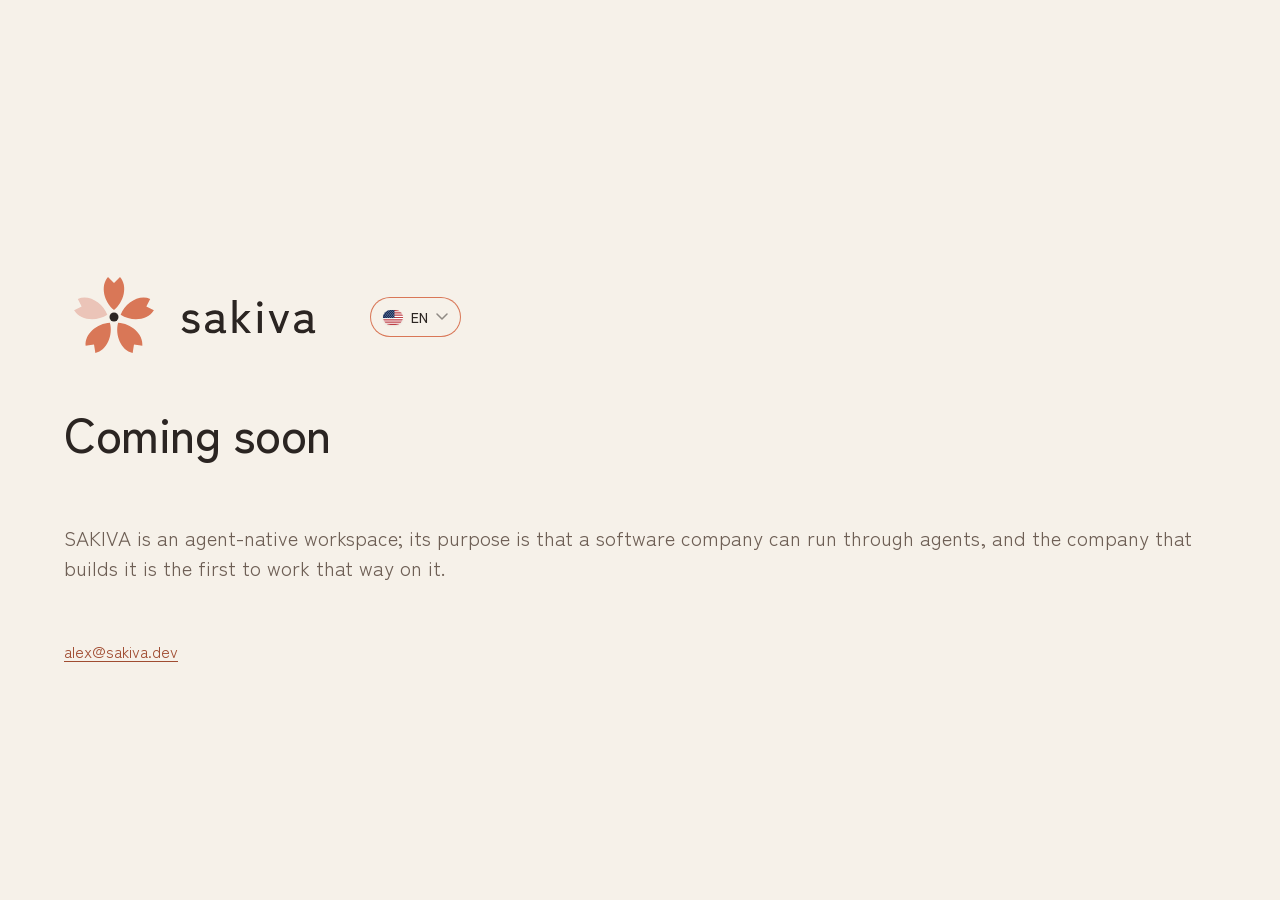
==== commit c47b10ff: "deploy: refresh SAKIVA coming-soon site" ====
--- a/index.html
+++ b/index.html
@@ -1 +1 @@
-<!DOCTYPE html><html lang="en" data-theme="light" data-surface="landing"><head><meta charSet="utf-8"/><link rel="preconnect" href="/" crossorigin=""/><meta name="viewport" content="width=device-width, initial-scale=1"/><link rel="preload" as="image" href="/lockup.svg"/><link rel="stylesheet" href="/_next/static/chunks/10mrlc3l5xey3.css" data-precedence="next"/><link rel="stylesheet" href="/_next/static/chunks/3e840mg89v65h.css" data-precedence="next"/><link rel="stylesheet" href="/_next/static/chunks/13j1jwewbtlmt.css" data-precedence="next"/><link rel="stylesheet" href="/_next/static/chunks/0zo8ucy_ubt43.css" data-precedence="next"/><link rel="stylesheet" href="/_next/static/chunks/2jj3h-p61_duq.css" data-precedence="next"/><link rel="stylesheet" href="/_next/static/chunks/3hz2axqews8n6.css" data-precedence="next"/><link rel="stylesheet" href="/_next/static/chunks/1ouo0182d3bes.css" data-precedence="next"/><link rel="stylesheet" href="/_next/static/chunks/0sd19a3vp3_oi.css" data-precedence="next"/><link rel="preload" as="script" fetchPriority="low" href="/_next/static/chunks/02_wwtkxlkn-n.js"/><script src="/_next/static/chunks/2o7une0f76k_-.js" async=""></script><script src="/_next/static/chunks/3l-hb7hmm3yqo.js" async=""></script><script src="/_next/static/chunks/turbopack-1a44si0i8gfjt.js" async=""></script><script src="/_next/static/chunks/2kwkedpx320ik.js" async=""></script><script src="/_next/static/chunks/23hman99psil2.js" async=""></script><script src="/_next/static/chunks/36q6bdxk815lh.js" async=""></script><script src="/_next/static/chunks/0h3375hzvg9z9.js" async=""></script><script src="/_next/static/chunks/12gw3-8fy59uz.js" async=""></script><script src="/_next/static/chunks/113t2bqz-2shv.js" async=""></script><script src="/_next/static/chunks/30-_1dh7g14i7.js" async=""></script><meta name="theme-color" content="#F6F1E9" media="(prefers-color-scheme: light)"/><meta name="theme-color" content="#1F1A17" media="(prefers-color-scheme: dark)"/><title>SAKIVA -- Coming soon</title><meta name="description" content="SAKIVA is an agent-native workspace; its purpose is that a software company can run through agents, and the company that builds it is the first to work that way on it."/><meta name="application-name" content="SAKIVA"/><link rel="manifest" href="/site.webmanifest"/><meta name="publisher" content="SAKIVA"/><meta name="robots" content="index, follow"/><link rel="canonical" href="https://sakiva.dev/"/><link rel="alternate" hrefLang="en" href="https://sakiva.dev/"/><link rel="alternate" hrefLang="ru" href="https://sakiva.dev/ru/"/><link rel="alternate" hrefLang="x-default" href="https://sakiva.dev/"/><meta property="og:title" content="SAKIVA -- Coming soon"/><meta property="og:description" content="SAKIVA is an agent-native workspace; its purpose is that a software company can run through agents, and the company that builds it is the first to work that way on it."/><meta property="og:url" content="https://sakiva.dev/"/><meta property="og:site_name" content="SAKIVA"/><meta property="og:locale" content="en_US"/><meta property="og:image" content="https://sakiva.dev/og-image-1200x630.png"/><meta property="og:image:width" content="1200"/><meta property="og:image:height" content="630"/><meta property="og:image:alt" content="SAKIVA"/><meta property="og:locale:alternate" content="ru_RU"/><meta property="og:type" content="website"/><meta name="twitter:card" content="summary_large_image"/><meta name="twitter:title" content="SAKIVA -- Coming soon"/><meta name="twitter:description" content="SAKIVA is an agent-native workspace; its purpose is that a software company can run through agents, and the company that builds it is the first to work that way on it."/><meta name="twitter:image" content="https://sakiva.dev/og-image-1200x630.png"/><meta name="twitter:image:alt" content="SAKIVA"/><meta name="twitter:image:width" content="1200"/><meta name="twitter:image:height" content="630"/><link rel="icon" href="/favicon.ico" sizes="48x48"/><link rel="icon" href="/favicon.svg" type="image/svg+xml"/><link rel="apple-touch-icon" href="/apple-touch-icon.png"/><meta name="next-size-adjust" content=""/><script>(function(){try{document.documentElement.setAttribute("data-theme",window.matchMedia("(prefers-color-scheme: dark)").matches?"dark":"light")}catch(e){}})();</script><script src="/_next/static/chunks/0cz1d0mv5g_q7.js" noModule=""></script></head><body><div hidden=""><!--$--><!--/$--></div><script type="application/ld+json">{"@context":"https://schema.org","@graph":[{"@type":"Organization","@id":"https://sakiva.dev/#organization","name":"SAKIVA","url":"https://sakiva.dev/","logo":"https://sakiva.dev/lockup.svg","email":"alex@sakiva.dev","sameAs":["https://github.com/sakiva-dev"]},{"@type":"WebSite","@id":"https://sakiva.dev/#website","url":"https://sakiva.dev/","name":"SAKIVA","description":"SAKIVA is an agent-native workspace; its purpose is that a software company can run through agents, and the company that builds it is the first to work that way on it.","inLanguage":["en","ru"],"publisher":{"@id":"https://sakiva.dev/#organization"},"hasPart":[{"@id":"https://sakiva.dev/#webpage"},{"@id":"https://sakiva.dev/ru/#webpage"}]}]}</script><main class="page-main"><script type="application/ld+json">{"@context":"https://schema.org","@type":"WebPage","@id":"https://sakiva.dev/#webpage","name":"SAKIVA -- Coming soon","description":"SAKIVA is an agent-native workspace; its purpose is that a software company can run through agents, and the company that builds it is the first to work that way on it.","url":"https://sakiva.dev/","inLanguage":"en","isPartOf":{"@id":"https://sakiva.dev/#website"},"publisher":{"@id":"https://sakiva.dev/#organization"}}</script><section class="status-page"><section class="section"><div class="container"><div class="ds-stack ds-gap-xl ds-align-start"><div class="ds-hstack ds-gap-xl ds-align-center ds-wrap"><img class="ds-img" alt="SAKIVA" src="/lockup.svg" width="266" height="100"/><details class="lang-switcher"><summary class="lang-switcher__trigger" aria-label="Choose language: English"><span class="lang-switcher__inner"><span class="fi fi-us lang-switcher__flag"></span><span class="lang-switcher__code">EN</span><span class="lang-switcher__chev"><svg width="12" height="8" viewBox="0 0 12 8" fill="none" aria-hidden="true"><path d="M1 1l5 5 5-5" stroke="currentColor" stroke-width="1.5" stroke-linecap="round" stroke-linejoin="round"></path></svg></span></span></summary><div class="lang-switcher__panel" role="menu"><button type="button" role="menuitem" aria-current="true" class="lang-switcher__item lang-switcher__item--active"><span class="fi fi-us lang-switcher__flag"></span><span>English</span></button><button type="button" role="menuitem" class="lang-switcher__item"><span class="fi fi-ru lang-switcher__flag"></span><span>Русский</span></button></div></details></div><h1 class="ds-h1">Coming soon</h1><p class="ds-lead">SAKIVA is an agent-native workspace; its purpose is that a software company can run through agents, and the company that builds it is the first to work that way on it.</p><a class="ds-link" href="mailto:alex@sakiva.dev">alex@sakiva.dev</a></div></div></section></section></main><!--$--><!--/$--><script src="/_next/static/chunks/02_wwtkxlkn-n.js" id="_R_" async=""></script><script>(self.__next_f=self.__next_f||[]).push([0])</script><script>self.__next_f.push([1,"1:\"$Sreact.fragment\"\n2:I[26894,[\"/_next/static/chunks/2kwkedpx320ik.js\"],\"default\"]\n3:I[52618,[\"/_next/static/chunks/2kwkedpx320ik.js\"],\"default\"]\n4:I[32334,[\"/_next/static/chunks/2kwkedpx320ik.js\",\"/_next/static/chunks/23hman99psil2.js\",\"/_next/static/chunks/36q6bdxk815lh.js\"],\"SystemTheme\"]\n5:I[61665,[\"/_next/static/chunks/2kwkedpx320ik.js\",\"/_next/static/chunks/0h3375hzvg9z9.js\"],\"StaticNotFound\"]\n8:I[35506,[\"/_next/static/chunks/2kwkedpx320ik.js\"],\"OutletBoundary\"]\n9:\"$Sreact.suspense\"\nb:I[35506,[\"/_next/static/chunks/2kwkedpx320ik.js\"],\"ViewportBoundary\"]\nd:I[35506,[\"/_next/static/chunks/2kwkedpx320ik.js\"],\"MetadataBoundary\"]\nf:I[14924,[\"/_next/static/chunks/2kwkedpx320ik.js\"],\"default\",1]\n:HL[\"/_next/static/chunks/10mrlc3l5xey3.css\",\"style\"]\n:HL[\"/_next/static/chunks/3e840mg89v65h.css\",\"style\"]\n:HL[\"/_next/static/chunks/13j1jwewbtlmt.css\",\"style\"]\n:HL[\"/_next/static/chunks/0zo8ucy_ubt43.css\",\"style\"]\n:HL[\"/_next/static/chunks/2jj3h-p61_duq.css\",\"style\"]\n:HL[\"/_next/static/chunks/3hz2axqews8n6.css\",\"style\"]\n:HL[\"/_next/static/chunks/1ouo0182d3bes.css\",\"style\"]\n:HL[\"/_next/static/chunks/0sd19a3vp3_oi.css\",\"style\"]\n:HC[\"/\",\"\"]\n0:{\"P\":null,\"c\":[\"\",\"en\",\"\"],\"q\":\"\",\"i\":false,\"f\":[[[\"\",{\"children\":[[\"locale\",\"en\",\"d\",[\"llms-full.txt\",\"llms.txt\"]],{\"children\":[\"__PAGE__\",{},\"$undefined\",\"$undefined\",4608]},\"$undefined\",\"$undefined\",4608]},\"$undefined\",\"$undefined\",4624],[[\"$\",\"$1\",\"c\",{\"children\":[[[\"$\",\"link\",\"0\",{\"rel\":\"stylesheet\",\"href\":\"/_next/static/chunks/10mrlc3l5xey3.css\",\"precedence\":\"next\",\"crossOrigin\":\"$undefined\",\"nonce\":\"$undefined\"}],[\"$\",\"link\",\"1\",{\"rel\":\"stylesheet\",\"href\":\"/_next/static/chunks/3e840mg89v65h.css\",\"precedence\":\"next\",\"crossOrigin\":\"$undefined\",\"nonce\":\"$undefined\"}],[\"$\",\"link\",\"2\",{\"rel\":\"stylesheet\",\"href\":\"/_next/static/chunks/13j1jwewbtlmt.css\",\"precedence\":\"next\",\"crossOrigin\":\"$undefined\",\"nonce\":\"$undefined\"}],[\"$\",\"link\",\"3\",{\"rel\":\"stylesheet\",\"href\":\"/_next/static/chunks/0zo8ucy_ubt43.css\",\"precedence\":\"next\",\"crossOrigin\":\"$undefined\",\"nonce\":\"$undefined\"}],[\"$\",\"link\",\"4\",{\"rel\":\"stylesheet\",\"href\":\"/_next/static/chunks/2jj3h-p61_duq.css\",\"precedence\":\"next\",\"crossOrigin\":\"$undefined\",\"nonce\":\"$undefined\"}],[\"$\",\"link\",\"5\",{\"rel\":\"stylesheet\",\"href\":\"/_next/static/chunks/3hz2axqews8n6.css\",\"precedence\":\"next\",\"crossOrigin\":\"$undefined\",\"nonce\":\"$undefined\"}],[\"$\",\"link\",\"6\",{\"rel\":\"stylesheet\",\"href\":\"/_next/static/chunks/1ouo0182d3bes.css\",\"precedence\":\"next\",\"crossOrigin\":\"$undefined\",\"nonce\":\"$undefined\"}],[\"$\",\"link\",\"7\",{\"rel\":\"stylesheet\",\"href\":\"/_next/static/chunks/0sd19a3vp3_oi.css\",\"precedence\":\"next\",\"crossOrigin\":\"$undefined\",\"nonce\":\"$undefined\"}],[\"$\",\"script\",\"script-0\",{\"src\":\"/_next/static/chunks/2kwkedpx320ik.js\",\"async\":true,\"nonce\":\"$undefined\"}]],[\"$\",\"$L2\",null,{\"parallelRouterKey\":\"children\",\"error\":\"$undefined\",\"errorStyles\":\"$undefined\",\"errorScripts\":\"$undefined\",\"template\":[\"$\",\"$L3\",null,{}],\"templateStyles\":\"$undefined\",\"templateScripts\":\"$undefined\",\"notFound\":[[\"$\",\"html\",null,{\"lang\":\"en\",\"data-theme\":\"light\",\"data-surface\":\"landing\",\"suppressHydrationWarning\":true,\"children\":[[\"$\",\"head\",null,{\"children\":[\"$\",\"script\",null,{\"dangerouslySetInnerHTML\":{\"__html\":\"(function(){try{document.documentElement.setAttribute(\\\"data-theme\\\",window.matchMedia(\\\"(prefers-color-scheme: dark)\\\").matches?\\\"dark\\\":\\\"light\\\")}catch(e){}})();\"}}]}],[\"$\",\"body\",null,{\"children\":[\"$\",\"$L4\",null,{\"children\":[\"$\",\"$L5\",null,{}]}]}]]}],[]],\"forbidden\":\"$undefined\",\"unauthorized\":\"$undefined\"}]]}],{\"children\":[[\"$\",\"$1\",\"c\",{\"children\":[[[\"$\",\"script\",\"script-0\",{\"src\":\"/_next/static/chunks/23hman99psil2.js\",\"async\":true,\"nonce\":\"$undefined\"}],[\"$\",\"script\",\"script-1\",{\"src\":\"/_next/static/chunks/36q6bdxk815lh.js\",\"async\":true,\"nonce\":\"$undefined\"}]],\"$L6\"]}],{\"children\":[[\"$\",\"$1\",\"c\",{\"children\":[\"$L7\",[[\"$\",\"script\",\"script-0\",{\"src\":\"/_next/static/chunks/12gw3-8fy59uz.js\",\"async\":true,\"nonce\":\"$undefined\"}]],[\"$\",\"$L8\",null,{\"children\":[\"$\",\"$9\",null,{\"name\":\"Next.MetadataOutlet\",\"children\":\"$@a\"}]}]]}],{},null,false,null]},null,false,null]},null,false,null],[\"$\",\"$1\",\"h\",{\"children\":[null,[\"$\",\"$Lb\",null,{\"children\":\"$Lc\"}],[\"$\",\"div\",null,{\"hidden\":true,\"children\":[\"$\",\"$Ld\",null,{\"children\":[\"$\",\"$9\",null,{\"name\":\"Next.Metadata\",\"children\":\"$Le\"}]}]}],[\"$\",\"meta\",null,{\"name\":\"next-size-adjust\",\"content\":\"\"}]]}],false]],\"m\":\"$undefined\",\"G\":[\"$f\",[[\"$\",\"link\",\"0\",{\"rel\":\"stylesheet\",\"href\":\"/_next/static/chunks/10mrlc3l5xey3.css\",\"precedence\":\"next\",\"crossOrigin\":\"$undefined\",\"nonce\":\"$undefined\"}],[\"$\",\"link\",\"1\",{\"rel\":\"stylesheet\",\"href\":\"/_next/static/chunks/3e840mg89v65h.css\",\"precedence\":\"next\",\"crossOrigin\":\"$undefined\",\"nonce\":\"$undefined\"}],[\"$\",\"link\",\"2\",{\"rel\":\"stylesheet\",\"href\":\"/_next/static/chunks/13j1jwewbtlmt.css\",\"precedence\":\"next\",\"crossOrigin\":\"$undefined\",\"nonce\":\"$undefined\"}],[\"$\",\"link\",\"3\",{\"rel\":\"stylesheet\",\"href\":\"/_next/static/chunks/0zo8ucy_ubt43.css\",\"precedence\":\"next\",\"crossOrigin\":\"$undefined\",\"nonce\":\"$undefined\"}],[\"$\",\"link\",\"4\",{\"rel\":\"stylesheet\",\"href\":\"/_next/static/chunks/2jj3h-p61_duq.css\",\"precedence\":\"next\",\"crossOrigin\":\"$undefined\",\"nonce\":\"$undefined\"}],[\"$\",\"link\",\"5\",{\"rel\":\"stylesheet\",\"href\":\"/_next/static/chunks/3hz2axqews8n6.css\",\"precedence\":\"next\",\"crossOrigin\":\"$undefined\",\"nonce\":\"$undefined\"}],[\"$\",\"link\",\"6\",{\"rel\":\"stylesheet\",\"href\":\"/_next/static/chunks/1ouo0182d3bes.css\",\"precedence\":\"next\",\"crossOrigin\":\"$undefined\",\"nonce\":\"$undefined\"}],[\"$\",\"link\",\"7\",{\"rel\":\"stylesheet\",\"href\":\"/_next/static/chunks/0sd19a3vp3_oi.css\",\"precedence\":\"next\",\"crossOrigin\":\"$undefined\",\"nonce\":\"$undefined\"}]]],\"S\":true,\"h\":null,\"r\":\"$undefined\",\"s\":\"$undefined\",\"a\":\"$undefined\",\"l\":\"$undefined\",\"p\":\"$undefined\",\"d\":\"$undefined\",\"b\":\"G9ZYMlmFgehVg3QaWJ4So\"}\n11:I[79360,[\"/_next/static/chunks/2kwkedpx320ik.js\",\"/_next/static/chunks/23hman99psil2.js\",\"/_next/static/chunks/36q6bdxk815lh.js\",\"/_next/static/chunks/12gw3-8fy59uz.js\"],\"BrandLockup\"]\n12:I[56939,[\"/_next/static/chunks/2kwkedpx320ik.js\",\"/_next/static/chunks/23hman99psil2.js\",\"/_next/static/chunks/36q6bdxk815lh.js\",\"/_next/static/chunks/12gw3-8fy59uz.js\"],\"LocaleSwitcher\"]\n6:[\"$\",\"html\",null,{\"lang\":\"en\",\"data-theme\":\"light\",\"data-surface\":\"landing\",\"suppressHydrationWarning\":true,\"children\":[[\"$\",\"head\",null,{\"children\":[\"$\",\"script\",null,{\"dangerouslySetInnerHTML\":{\"__html\":\"(function(){try{document.documentElement.setAttribute(\\\"data-theme\\\",window.matchMedia(\\\"(prefers-color-scheme: dark)\\\").matches?\\\"dark\\\":\\\"light\\\")}catch(e){}})();\"}}]}],[\"$\",\"body\",null,{\"children\":[[\"$\",\"script\",null,{\"type\":\"application/ld+json\",\"dangerouslySetInnerHTML\":{\"__html\":\"{\\\"@context\\\":\\\"https://schema.org\\\",\\\"@graph\\\":[{\\\"@type\\\":\\\"Organization\\\",\\\"@id\\\":\\\"https://sakiva.dev/#organization\\\",\\\"name\\\":\\\"SAKIVA\\\",\\\"url\\\":\\\"https://sakiva.dev/\\\",\\\"logo\\\":\\\"https://sakiva.dev/lockup.svg\\\",\\\"email\\\":\\\"alex@sakiva.dev\\\",\\\"sameAs\\\":[\\\"https://github.com/sakiva-dev\\\"]},{\\\"@type\\\":\\\"WebSite\\\",\\\"@id\\\":\\\"https://sakiva.dev/#website\\\",\\\"url\\\":\\\"https://sakiva.dev/\\\",\\\"name\\\":\\\"SAKIVA\\\",\\\"description\\\":\\\"SAKIVA is an agent-native workspace; its purpose is that a software company can run through agents, and the company that builds it is the first to work that way on it.\\\",\\\"inLanguage\\\":[\\\"en\\\",\\\"ru\\\"],\\\"publisher\\\":{\\\"@id\\\":\\\"https://sakiva.dev/#organization\\\"},\\\"hasPart\\\":[{\\\"@id\\\":\\\"https://sakiva.dev/#webpage\\\"},{\\\"@id\\\":\\\"https://sakiva.dev/ru/#webpage\\\"}]}]}\"}}],\"$L10\"]}]]}]\n7:[\"$undefined\",[\"$\",\"main\",null,{\"className\":\"page-main\",\"children\":[[\"$\",\"script\",null,{\"type\":\"application/ld+json\",\"dangerouslySetInnerHTML\":{\"__html\":\"{\\\"@context\\\":\\\"https://schema.org\\\",\\\"@type\\\":\\\"WebPage\\\",\\\"@id\\\":\\\"https://sakiva.dev/#webpage\\\",\\\"name\\\":\\\"SAKIVA -- Coming soon\\\",\\\"description\\\":\\\"SAKIVA is an agent-native workspace; its purpose is that a software company can run through agents, and the company that builds it is the first to work that way on it.\\\",\\\"url\\\":\\\"https://sakiva.dev/\\\",\\\"inLanguage\\\":\\\"en\\\",\\\"isPartOf\\\":{\\\"@id\\\":\\\"https://sakiva.dev/#website\\\"},\\\"publisher\\\":{\\\"@id\\\":\\\"https://sakiva.dev/#organization\\\"}}\"}}],[\"$\",\"section\",null,{\"className\":\"status-page\",\"children\":[\"$\",\"section\",null,{\"className\":\"section\",\"children\":[\"$undefined\",[\"$\",\"div\",null,{\"className\":\"container\",\"children\":[\"$\",\"div\",null,{\"className\":\"ds-stack ds-gap-xl ds-align-start\",\"children\":[[\"$\",\"div\",null,{\"className\":\"ds-hstack ds-gap-xl ds-align-center ds-wrap\",\"children\":[[\"$\",\"$L11\",null,{}],[\"$\",\"$L12\",null,{}]]}],[\"$\",\"h1\",null,{\"className\":\"ds-h1\",\"children\":\"Coming soon\"}],[\"$\",\"p\",null,{\"className\":\"ds-lead\",\"children\":\"SAKIVA is an agent-native workspace; its purpose is that a software company can run through agents, and the company that builds it is the first to work that way on it.\"}],[\"$\",\"a\",null,{\"className\":\"ds-link\",\"href\":\"mailto:alex@sakiva.dev\",\"children\":\"alex@sakiva.dev\"}]]}]}]]}]}]]}],\"$undefined\"]\n13:I[85829,[\"/_next/static/chunks/2kwkedpx320ik.js\",\"/_next/static/chunks/23hman99psil2.js\",\"/_next/static/chunks/36q6bdxk815lh.js\"],\"default\"]\n14:I[32622,[\"/_next/static/chunks/2kwkedpx320ik.js\",\"/_next/static/chunks/23hman99psil2.js\",\"/_next/static/chunks/36q6bdxk815lh.js\",\"/_next/static/chunks/113t2bqz-2shv.js\"],\"default\"]\n15:I[22598,[\"/_next/static/chunks/2kwkedpx320ik.js\",\"/_next/static/chunks/23hman99psil2.js\",\"/_next/static/chunks/36q6bdxk815lh.js\",\"/_next/static/chunks/30-_1dh7g14i7.js\"],\"default\"]\n10:[\"$\",\"$L13\",null,{\"formats\":\"$undefined\",\"locale\":\"en\",\"messages\":{\"site\":{\"title\":\"SAKIVA -- Coming soon\",\"heading\":\"Coming soon\",\"description\":\"SAKIVA is an agent-native workspace; its purpose is that a software company can run through agents, and the company that builds it is the first to work that way on it.\"},\"error\":{\"code\":\"500\",\"title\":\"Something went wrong\",\"description\":\"The page could not be displayed. Return to the home page.\",\"backHome\":\"Back to home\"},\"notFound\":{\"code\":\"404\",\"title\":\"Page not found\",\"description\":\"There is no page at this address.\",\"backHome\":\"Back to home\"}},\"now\":\"$undefined\",\"timeZone\":\"UTC\",\"children\":[\"$\",\"$L4\",null,{\"children\":[\"$\",\"$L2\",null,{\"parallelRouterKey\":\"children\",\"error\":\"$14\",\"errorStyles\":[],\"errorScripts\":[[\"$\",\"script\",\"script-0\",{\"src\":\"/_next/static/chunks/113t2bqz-2shv.js\",\"async\":true,\"nonce\":\"$undefined\"}]],\"template\":[\"$\",\"$L3\",null,{}],\"templateStyles\":\"$undefined\",\"templateScripts\":\"$undefined\",\"notFound\":[[\"$\",\"$L15\",null,{}],[]],\"forbidden\":\"$undefined\",\"unauthorized\":\"$undefined\"}]}]}]\nc:[[\"$\",\"meta\",\"0\",{\"charSet\":\"utf-8\"}],[\"$\",\"meta\",\"1\",{\"name\":\"viewport\",\"content\":\"width=device-width, initial-scale=1\"}],[\"$\",\"meta\",\"2\",{\"name\":\"theme-color\",\"content\":\"#F6F1E9\",\"media\":\"(prefers-color-scheme: light)\"}],[\"$\",\"meta\",\"3\",{\"name\":\"theme-color\",\"content\":\"#1F1A17\",\"media\":\"(prefers-color-scheme: dark)\"}]]\n16:I[29197,[\"/_next/static/chunks/2kwkedpx320ik.js\"],\"IconMark\"]\na:null\ne:[[\"$\",\"title\",\"0\",{\"children\":\"SAKIVA -- Coming soon\"}],[\"$\",\"meta\",\"1\",{\"name\":\"description\",\"content\":\"SAKIVA is an agent-native workspace; its purpose is that a software company can run through agents, and the company that builds it is the first to work that way on it.\"}],[\"$\",\"meta\",\"2\",{\"name\":\"application-name\",\"content\":\"SAKIVA\"}],[\"$\",\"link\",\"3\",{\"rel\":\"manifest\",\"href\":\"/site.webmanifest\",\"crossOrigin\":\"$undefined\"}],[\"$\",\"meta\",\"4\",{\"name\":\"publisher\",\"content\":\"SAKIVA\"}],[\"$\",\"meta\",\"5\",{\"name\":\"robots\",\"content\":\"index, follow\"}],[\"$\",\"link\",\"6\",{\"rel\":\"canonical\",\"href\":\"https://sakiva.dev/\"}],[\"$\",\"link\",\"7\",{\"rel\":\"alternate\",\"hrefLang\":\"en\",\"href\":\"https://sakiva.dev/\"}],[\"$\",\"link\",\"8\",{\"rel\":\"alternate\",\"hrefLang\":\"ru\",\"href\":\"https://sakiva.dev/ru/\"}],[\"$\",\"link\",\"9\",{\"rel\":\"alternate\",\"hrefLang\":\"x-default\",\"href\":\"https://sakiva.dev/\"}],[\"$\",\"meta\",\"10\",{\"property\":\"og:title\",\"content\":\"SAKIVA -- Coming soon\"}],[\"$\",\"meta\",\"11\",{\"property\":\"og:description\",\"content\":\"SAKIVA is an agent-native workspace; its purpose is that a software company can run through agents, and the company that builds it is the first to work that way on it.\"}],[\"$\",\"meta\",\"12\",{\"property\":\"og:url\",\"content\":\"https://sakiva.dev/\"}],[\"$\",\"meta\",\"13\",{\"property\":\"og:site_name\",\"content\":\"SAKIVA\"}],[\"$\",\"meta\",\"14\",{\"property\":\"og:locale\",\"content\":\"en_US\"}],[\"$\",\"meta\",\"15\",{\"property\":\"og:image\",\"content\":\"https://sakiva.dev/og-image-1200x630.png\"}],[\"$\",\"meta\",\"16\",{\"property\":\"og:image:width\",\"content\":\"1200\"}],[\"$\",\"meta\",\"17\",{\"property\":\"og:image:height\",\"content\":\"630\"}],[\"$\",\"meta\",\"18\",{\"property\":\"og:image:alt\",\"content\":\"SAKIVA\"}],[\"$\",\"meta\",\"19\",{\"property\":\"og:locale:alternate\",\"content\":\"ru_RU\"}],[\"$\",\"meta\",\"20\",{\"property\":\"og:type\",\"content\":\"website\"}],[\"$\",\"meta\",\"21\",{\"name\":\"twitter:card\",\"content\":\"summary_large_image\"}],[\"$\",\"meta\",\"22\",{\"name\":\"twitter:title\",\"content\":\"SAKIVA -- Coming soon\"}],[\"$\",\"meta\",\"23\",{\"name\":\"twitter:description\",\"content\":\"SAKIVA is an agent-native workspace; its purpose is that a software company can run through agents, and the company that builds it is the first to work that way on it.\"}],[\"$\",\"meta\",\"24\",{\"name\":\"twitter:image\",\"content\":\"https://sakiva.dev/og-image-1200x630.png\"}],[\"$\",\"meta\",\"25\",{\"name\":\"twitter:image:alt\",\"content\":\"SAKIVA\"}],[\"$\",\"meta\",\"26\",{\"name\":\"twitter:image:width\",\"content\":\"1200\"}],[\"$\",\"meta\",\"27\",{\"name\":\"twitter:image:height\",\"content\":\"630\"}],[\"$\",\"link\",\"28\",{\"rel\":\"icon\",\"href\":\"/favicon.ico\",\"sizes\":\"48x48\"}],[\"$\",\"link\",\"29\",{\"rel\":\"icon\",\"href\":\"/favicon.svg\",\"type\":\"image/svg+xml\"}],[\"$\",\"link\",\"30\",{\"rel\":\"apple-touch-icon\",\"href\":\"/apple-touch-icon.png\"}],[\"$\",\"$L16\",\"31\",{}]]\n"])</script></body></html>+<!DOCTYPE html><html lang="en" data-theme="light" data-surface="landing"><head><meta charSet="utf-8"/><link rel="preconnect" href="/" crossorigin=""/><meta name="viewport" content="width=device-width, initial-scale=1"/><link rel="preload" as="image" href="/lockup.svg"/><link rel="stylesheet" href="/_next/static/chunks/31zhunoj8knbq.css" data-precedence="next"/><link rel="stylesheet" href="/_next/static/chunks/22oeitsry_w70.css" data-precedence="next"/><link rel="stylesheet" href="/_next/static/chunks/0lrj1jxxz-5aw.css" data-precedence="next"/><link rel="preload" as="script" fetchPriority="low" href="/_next/static/chunks/02_wwtkxlkn-n.js"/><script src="/_next/static/chunks/3sglo9llq9rbw.js" async=""></script><script src="/_next/static/chunks/3l-hb7hmm3yqo.js" async=""></script><script src="/_next/static/chunks/turbopack-04ttokovk4lpv.js" async=""></script><script src="/_next/static/chunks/2kwkedpx320ik.js" async=""></script><script src="/_next/static/chunks/2ets--5knq85j.js" async=""></script><script src="/_next/static/chunks/36q6bdxk815lh.js" async=""></script><script src="/_next/static/chunks/19wjn-sdgfl3v.js" async=""></script><script src="/_next/static/chunks/12gw3-8fy59uz.js" async=""></script><script src="/_next/static/chunks/113t2bqz-2shv.js" async=""></script><script src="/_next/static/chunks/30-_1dh7g14i7.js" async=""></script><meta name="theme-color" content="#F6F1E9" media="(prefers-color-scheme: light)"/><meta name="theme-color" content="#1F1A17" media="(prefers-color-scheme: dark)"/><title>SAKIVA -- Coming soon</title><meta name="description" content="SAKIVA is an agent-native workspace; its purpose is that a software company can run through agents, and the company that builds it is the first to work that way on it."/><meta name="application-name" content="SAKIVA"/><link rel="manifest" href="/site.webmanifest"/><meta name="publisher" content="SAKIVA"/><meta name="robots" content="index, follow"/><link rel="canonical" href="https://sakiva.dev/"/><link rel="alternate" hrefLang="en" href="https://sakiva.dev/"/><link rel="alternate" hrefLang="ru" href="https://sakiva.dev/ru/"/><link rel="alternate" hrefLang="x-default" href="https://sakiva.dev/"/><meta property="og:title" content="SAKIVA -- Coming soon"/><meta property="og:description" content="SAKIVA is an agent-native workspace; its purpose is that a software company can run through agents, and the company that builds it is the first to work that way on it."/><meta property="og:url" content="https://sakiva.dev/"/><meta property="og:site_name" content="SAKIVA"/><meta property="og:locale" content="en_US"/><meta property="og:image" content="https://sakiva.dev/og-image-1200x630.png"/><meta property="og:image:width" content="1200"/><meta property="og:image:height" content="630"/><meta property="og:image:alt" content="SAKIVA"/><meta property="og:locale:alternate" content="ru_RU"/><meta property="og:type" content="website"/><meta name="twitter:card" content="summary_large_image"/><meta name="twitter:title" content="SAKIVA -- Coming soon"/><meta name="twitter:description" content="SAKIVA is an agent-native workspace; its purpose is that a software company can run through agents, and the company that builds it is the first to work that way on it."/><meta name="twitter:image" content="https://sakiva.dev/og-image-1200x630.png"/><meta name="twitter:image:alt" content="SAKIVA"/><meta name="twitter:image:width" content="1200"/><meta name="twitter:image:height" content="630"/><link rel="icon" href="/favicon.ico" sizes="48x48"/><link rel="icon" href="/favicon.svg" type="image/svg+xml"/><link rel="apple-touch-icon" href="/apple-touch-icon.png"/><meta name="next-size-adjust" content=""/><script>(function(){try{document.documentElement.setAttribute("data-theme",window.matchMedia("(prefers-color-scheme: dark)").matches?"dark":"light")}catch(e){}})();</script><script src="/_next/static/chunks/0cz1d0mv5g_q7.js" noModule=""></script></head><body><div hidden=""><!--$--><!--/$--></div><script type="application/ld+json">{"@context":"https://schema.org","@graph":[{"@type":"Organization","@id":"https://sakiva.dev/#organization","name":"SAKIVA","url":"https://sakiva.dev/","logo":"https://sakiva.dev/lockup.svg","email":"alex@sakiva.dev","sameAs":["https://github.com/sakiva-dev"]},{"@type":"WebSite","@id":"https://sakiva.dev/#website","url":"https://sakiva.dev/","name":"SAKIVA","description":"SAKIVA is an agent-native workspace; its purpose is that a software company can run through agents, and the company that builds it is the first to work that way on it.","inLanguage":["en","ru"],"publisher":{"@id":"https://sakiva.dev/#organization"},"hasPart":[{"@id":"https://sakiva.dev/#webpage"},{"@id":"https://sakiva.dev/ru/#webpage"}]}]}</script><main class="page-main"><script type="application/ld+json">{"@context":"https://schema.org","@type":"WebPage","@id":"https://sakiva.dev/#webpage","name":"SAKIVA -- Coming soon","description":"SAKIVA is an agent-native workspace; its purpose is that a software company can run through agents, and the company that builds it is the first to work that way on it.","url":"https://sakiva.dev/","inLanguage":"en","isPartOf":{"@id":"https://sakiva.dev/#website"},"publisher":{"@id":"https://sakiva.dev/#organization"}}</script><section class="status-page"><section class="section"><div class="container"><div class="ds-stack ds-gap-xl ds-align-start"><div class="ds-hstack ds-gap-xl ds-align-center ds-wrap"><img class="ds-img" alt="SAKIVA" src="/lockup.svg" width="266" height="100"/><details class="lang-switcher"><summary class="lang-switcher__trigger" aria-label="Choose language: English"><span class="lang-switcher__inner"><span class="fi fi-us lang-switcher__flag"></span><span class="lang-switcher__code">EN</span><span class="lang-switcher__chev"><svg width="12" height="8" viewBox="0 0 12 8" fill="none" aria-hidden="true"><path d="M1 1l5 5 5-5" stroke="currentColor" stroke-width="1.5" stroke-linecap="round" stroke-linejoin="round"></path></svg></span></span></summary><div class="lang-switcher__panel" role="menu"><button type="button" role="menuitem" aria-current="true" class="lang-switcher__item lang-switcher__item--active"><span class="fi fi-us lang-switcher__flag"></span><span>English</span></button><button type="button" role="menuitem" class="lang-switcher__item"><span class="fi fi-ru lang-switcher__flag"></span><span>Русский</span></button></div></details></div><h1 class="ds-h1">Coming soon</h1><p class="ds-lead">SAKIVA is an agent-native workspace; its purpose is that a software company can run through agents, and the company that builds it is the first to work that way on it.</p><a class="ds-link" href="mailto:alex@sakiva.dev">alex@sakiva.dev</a></div></div></section></section></main><!--$--><!--/$--><script src="/_next/static/chunks/02_wwtkxlkn-n.js" id="_R_" async=""></script><script>(self.__next_f=self.__next_f||[]).push([0])</script><script>self.__next_f.push([1,"1:\"$Sreact.fragment\"\n2:I[26894,[\"/_next/static/chunks/2kwkedpx320ik.js\"],\"default\"]\n3:I[52618,[\"/_next/static/chunks/2kwkedpx320ik.js\"],\"default\"]\n4:I[32334,[\"/_next/static/chunks/2kwkedpx320ik.js\",\"/_next/static/chunks/2ets--5knq85j.js\",\"/_next/static/chunks/36q6bdxk815lh.js\"],\"SystemTheme\"]\n5:I[61665,[\"/_next/static/chunks/2kwkedpx320ik.js\",\"/_next/static/chunks/19wjn-sdgfl3v.js\"],\"StaticNotFound\"]\n8:I[35506,[\"/_next/static/chunks/2kwkedpx320ik.js\"],\"OutletBoundary\"]\n9:\"$Sreact.suspense\"\nb:I[35506,[\"/_next/static/chunks/2kwkedpx320ik.js\"],\"ViewportBoundary\"]\nd:I[35506,[\"/_next/static/chunks/2kwkedpx320ik.js\"],\"MetadataBoundary\"]\nf:I[14924,[\"/_next/static/chunks/2kwkedpx320ik.js\"],\"default\",1]\n:HL[\"/_next/static/chunks/31zhunoj8knbq.css\",\"style\"]\n:HL[\"/_next/static/chunks/22oeitsry_w70.css\",\"style\"]\n:HL[\"/_next/static/chunks/0lrj1jxxz-5aw.css\",\"style\"]\n:HC[\"/\",\"\"]\n0:{\"P\":null,\"c\":[\"\",\"en\",\"\"],\"q\":\"\",\"i\":false,\"f\":[[[\"\",{\"children\":[[\"locale\",\"en\",\"d\",[\"llms-full.txt\",\"llms.txt\"]],{\"children\":[\"__PAGE__\",{},\"$undefined\",\"$undefined\",4608]},\"$undefined\",\"$undefined\",4608]},\"$undefined\",\"$undefined\",4624],[[\"$\",\"$1\",\"c\",{\"children\":[[[\"$\",\"link\",\"0\",{\"rel\":\"stylesheet\",\"href\":\"/_next/static/chunks/31zhunoj8knbq.css\",\"precedence\":\"next\",\"crossOrigin\":\"$undefined\",\"nonce\":\"$undefined\"}],[\"$\",\"link\",\"1\",{\"rel\":\"stylesheet\",\"href\":\"/_next/static/chunks/22oeitsry_w70.css\",\"precedence\":\"next\",\"crossOrigin\":\"$undefined\",\"nonce\":\"$undefined\"}],[\"$\",\"link\",\"2\",{\"rel\":\"stylesheet\",\"href\":\"/_next/static/chunks/0lrj1jxxz-5aw.css\",\"precedence\":\"next\",\"crossOrigin\":\"$undefined\",\"nonce\":\"$undefined\"}],[\"$\",\"script\",\"script-0\",{\"src\":\"/_next/static/chunks/2kwkedpx320ik.js\",\"async\":true,\"nonce\":\"$undefined\"}]],[\"$\",\"$L2\",null,{\"parallelRouterKey\":\"children\",\"error\":\"$undefined\",\"errorStyles\":\"$undefined\",\"errorScripts\":\"$undefined\",\"template\":[\"$\",\"$L3\",null,{}],\"templateStyles\":\"$undefined\",\"templateScripts\":\"$undefined\",\"notFound\":[[\"$\",\"html\",null,{\"lang\":\"en\",\"data-theme\":\"light\",\"data-surface\":\"landing\",\"suppressHydrationWarning\":true,\"children\":[[\"$\",\"head\",null,{\"children\":[\"$\",\"script\",null,{\"dangerouslySetInnerHTML\":{\"__html\":\"(function(){try{document.documentElement.setAttribute(\\\"data-theme\\\",window.matchMedia(\\\"(prefers-color-scheme: dark)\\\").matches?\\\"dark\\\":\\\"light\\\")}catch(e){}})();\"}}]}],[\"$\",\"body\",null,{\"children\":[\"$\",\"$L4\",null,{\"children\":[\"$\",\"$L5\",null,{}]}]}]]}],[]],\"forbidden\":\"$undefined\",\"unauthorized\":\"$undefined\"}]]}],{\"children\":[[\"$\",\"$1\",\"c\",{\"children\":[[[\"$\",\"script\",\"script-0\",{\"src\":\"/_next/static/chunks/2ets--5knq85j.js\",\"async\":true,\"nonce\":\"$undefined\"}],[\"$\",\"script\",\"script-1\",{\"src\":\"/_next/static/chunks/36q6bdxk815lh.js\",\"async\":true,\"nonce\":\"$undefined\"}]],\"$L6\"]}],{\"children\":[[\"$\",\"$1\",\"c\",{\"children\":[\"$L7\",[[\"$\",\"script\",\"script-0\",{\"src\":\"/_next/static/chunks/12gw3-8fy59uz.js\",\"async\":true,\"nonce\":\"$undefined\"}]],[\"$\",\"$L8\",null,{\"children\":[\"$\",\"$9\",null,{\"name\":\"Next.MetadataOutlet\",\"children\":\"$@a\"}]}]]}],{},null,false,null]},null,false,null]},null,false,null],[\"$\",\"$1\",\"h\",{\"children\":[null,[\"$\",\"$Lb\",null,{\"children\":\"$Lc\"}],[\"$\",\"div\",null,{\"hidden\":true,\"children\":[\"$\",\"$Ld\",null,{\"children\":[\"$\",\"$9\",null,{\"name\":\"Next.Metadata\",\"children\":\"$Le\"}]}]}],[\"$\",\"meta\",null,{\"name\":\"next-size-adjust\",\"content\":\"\"}]]}],false]],\"m\":\"$undefined\",\"G\":[\"$f\",[[\"$\",\"link\",\"0\",{\"rel\":\"stylesheet\",\"href\":\"/_next/static/chunks/31zhunoj8knbq.css\",\"precedence\":\"next\",\"crossOrigin\":\"$undefined\",\"nonce\":\"$undefined\"}],[\"$\",\"link\",\"1\",{\"rel\":\"stylesheet\",\"href\":\"/_next/static/chunks/22oeitsry_w70.css\",\"precedence\":\"next\",\"crossOrigin\":\"$undefined\",\"nonce\":\"$undefined\"}],[\"$\",\"link\",\"2\",{\"rel\":\"stylesheet\",\"href\":\"/_next/static/chunks/0lrj1jxxz-5aw.css\",\"precedence\":\"next\",\"crossOrigin\":\"$undefined\",\"nonce\":\"$undefined\"}]]],\"S\":true,\"h\":null,\"r\":\"$undefined\",\"s\":\"$undefined\",\"a\":\"$undefined\",\"l\":\"$undefined\",\"p\":\"$undefined\",\"d\":\"$undefined\",\"b\":\"HUD70kxOqC864-NDx46dh\"}\n11:I[79360,[\"/_next/static/chunks/2kwkedpx320ik.js\",\"/_next/static/chunks/2ets--5knq85j.js\",\"/_next/static/chunks/36q6bdxk815lh.js\",\"/_next/static/chunks/12gw3-8fy59uz.js\"],\"BrandLockup\"]\n12:I[56939,[\"/_next/static/chunks/2kwkedpx320ik.js\",\"/_next/static/chunks/2ets--5knq85j.js\",\"/_next/static/chunks/36q6bdxk815lh.js\",\"/_next/static/chunks/12gw3-8fy59uz.js\"],\"LocaleSwitcher\"]\n6:[\"$\",\"html\",null,{\"lang\":\"en\",\"data-theme\":\"light\",\"data-surface\":\"landing\",\"suppressHydrationWarning\":true,\"children\":[[\"$\",\"head\",null,{\"children\":[\"$\",\"script\",null,{\"dangerouslySetInnerHTML\":{\"__html\":\"(function(){try{document.documentElement.setAttribute(\\\"data-theme\\\",window.matchMedia(\\\"(prefers-color-scheme: dark)\\\").matches?\\\"dark\\\":\\\"light\\\")}catch(e){}})();\"}}]}],[\"$\",\"body\",null,{\"children\":[[\"$\",\"script\",null,{\"type\":\"application/ld+json\",\"dangerouslySetInnerHTML\":{\"__html\":\"{\\\"@context\\\":\\\"https://schema.org\\\",\\\"@graph\\\":[{\\\"@type\\\":\\\"Organization\\\",\\\"@id\\\":\\\"https://sakiva.dev/#organization\\\",\\\"name\\\":\\\"SAKIVA\\\",\\\"url\\\":\\\"https://sakiva.dev/\\\",\\\"logo\\\":\\\"https://sakiva.dev/lockup.svg\\\",\\\"email\\\":\\\"alex@sakiva.dev\\\",\\\"sameAs\\\":[\\\"https://github.com/sakiva-dev\\\"]},{\\\"@type\\\":\\\"WebSite\\\",\\\"@id\\\":\\\"https://sakiva.dev/#website\\\",\\\"url\\\":\\\"https://sakiva.dev/\\\",\\\"name\\\":\\\"SAKIVA\\\",\\\"description\\\":\\\"SAKIVA is an agent-native workspace; its purpose is that a software company can run through agents, and the company that builds it is the first to work that way on it.\\\",\\\"inLanguage\\\":[\\\"en\\\",\\\"ru\\\"],\\\"publisher\\\":{\\\"@id\\\":\\\"https://sakiva.dev/#organization\\\"},\\\"hasPart\\\":[{\\\"@id\\\":\\\"https://sakiva.dev/#webpage\\\"},{\\\"@id\\\":\\\"https://sakiva.dev/ru/#webpage\\\"}]}]}\"}}],\"$L10\"]}]]}]\n7:[\"$undefined\",[\"$\",\"main\",null,{\"className\":\"page-main\",\"children\":[[\"$\",\"script\",null,{\"type\":\"application/ld+json\",\"dangerouslySetInnerHTML\":{\"__html\":\"{\\\"@context\\\":\\\"https://schema.org\\\",\\\"@type\\\":\\\"WebPage\\\",\\\"@id\\\":\\\"https://sakiva.dev/#webpage\\\",\\\"name\\\":\\\"SAKIVA -- Coming soon\\\",\\\"description\\\":\\\"SAKIVA is an agent-native workspace; its purpose is that a software company can run through agents, and the company that builds it is the first to work that way on it.\\\",\\\"url\\\":\\\"https://sakiva.dev/\\\",\\\"inLanguage\\\":\\\"en\\\",\\\"isPartOf\\\":{\\\"@id\\\":\\\"https://sakiva.dev/#website\\\"},\\\"publisher\\\":{\\\"@id\\\":\\\"https://sakiva.dev/#organization\\\"}}\"}}],[\"$\",\"section\",null,{\"className\":\"status-page\",\"children\":[\"$\",\"section\",null,{\"className\":\"section\",\"children\":[\"$undefined\",[\"$\",\"div\",null,{\"className\":\"container\",\"children\":[\"$\",\"div\",null,{\"className\":\"ds-stack ds-gap-xl ds-align-start\",\"children\":[[\"$\",\"div\",null,{\"className\":\"ds-hstack ds-gap-xl ds-align-center ds-wrap\",\"children\":[[\"$\",\"$L11\",null,{}],[\"$\",\"$L12\",null,{}]]}],[\"$\",\"h1\",null,{\"className\":\"ds-h1\",\"children\":\"Coming soon\"}],[\"$\",\"p\",null,{\"className\":\"ds-lead\",\"children\":\"SAKIVA is an agent-native workspace; its purpose is that a software company can run through agents, and the company that builds it is the first to work that way on it.\"}],[\"$\",\"a\",null,{\"className\":\"ds-link\",\"href\":\"mailto:alex@sakiva.dev\",\"children\":\"alex@sakiva.dev\"}]]}]}]]}]}]]}],\"$undefined\"]\n13:I[85829,[\"/_next/static/chunks/2kwkedpx320ik.js\",\"/_next/static/chunks/2ets--5knq85j.js\",\"/_next/static/chunks/36q6bdxk815lh.js\"],\"default\"]\n14:I[32622,[\"/_next/static/chunks/2kwkedpx320ik.js\",\"/_next/static/chunks/2ets--5knq85j.js\",\"/_next/static/chunks/36q6bdxk815lh.js\",\"/_next/static/chunks/113t2bqz-2shv.js\"],\"default\"]\n15:I[22598,[\"/_next/static/chunks/2kwkedpx320ik.js\",\"/_next/static/chunks/2ets--5knq85j.js\",\"/_next/static/chunks/36q6bdxk815lh.js\",\"/_next/static/chunks/30-_1dh7g14i7.js\"],\"default\"]\n10:[\"$\",\"$L13\",null,{\"formats\":\"$undefined\",\"locale\":\"en\",\"messages\":{\"site\":{\"title\":\"SAKIVA -- Coming soon\",\"heading\":\"Coming soon\",\"description\":\"SAKIVA is an agent-native workspace; its purpose is that a software company can run through agents, and the company that builds it is the first to work that way on it.\"},\"error\":{\"code\":\"500\",\"title\":\"Something went wrong\",\"description\":\"The page could not be displayed. Return to the home page.\",\"backHome\":\"Back to home\"},\"notFound\":{\"code\":\"404\",\"title\":\"Page not found\",\"description\":\"There is no page at this address.\",\"backHome\":\"Back to home\"}},\"now\":\"$undefined\",\"timeZone\":\"UTC\",\"children\":[\"$\",\"$L4\",null,{\"children\":[\"$\",\"$L2\",null,{\"parallelRouterKey\":\"children\",\"error\":\"$14\",\"errorStyles\":[],\"errorScripts\":[[\"$\",\"script\",\"script-0\",{\"src\":\"/_next/static/chunks/113t2bqz-2shv.js\",\"async\":true,\"nonce\":\"$undefined\"}]],\"template\":[\"$\",\"$L3\",null,{}],\"templateStyles\":\"$undefined\",\"templateScripts\":\"$undefined\",\"notFound\":[[\"$\",\"$L15\",null,{}],[]],\"forbidden\":\"$undefined\",\"unauthorized\":\"$undefined\"}]}]}]\nc:[[\"$\",\"meta\",\"0\",{\"charSet\":\"utf-8\"}],[\"$\",\"meta\",\"1\",{\"name\":\"viewport\",\"content\":\"width=device-width, initial-scale=1\"}],[\"$\",\"meta\",\"2\",{\"name\":\"theme-color\",\"content\":\"#F6F1E9\",\"media\":\"(prefers-color-scheme: light)\"}],[\"$\",\"meta\",\"3\",{\"name\":\"theme-color\",\"content\":\"#1F1A17\",\"media\":\"(prefers-color-scheme: dark)\"}]]\n16:I[29197,[\"/_next/static/chunks/2kwkedpx320ik.js\"],\"IconMark\"]\na:null\ne:[[\"$\",\"title\",\"0\",{\"children\":\"SAKIVA -- Coming soon\"}],[\"$\",\"meta\",\"1\",{\"name\":\"description\",\"content\":\"SAKIVA is an agent-native workspace; its purpose is that a software company can run through agents, and the company that builds it is the first to work that way on it.\"}],[\"$\",\"meta\",\"2\",{\"name\":\"application-name\",\"content\":\"SAKIVA\"}],[\"$\",\"link\",\"3\",{\"rel\":\"manifest\",\"href\":\"/site.webmanifest\",\"crossOrigin\":\"$undefined\"}],[\"$\",\"meta\",\"4\",{\"name\":\"publisher\",\"content\":\"SAKIVA\"}],[\"$\",\"meta\",\"5\",{\"name\":\"robots\",\"content\":\"index, follow\"}],[\"$\",\"link\",\"6\",{\"rel\":\"canonical\",\"href\":\"https://sakiva.dev/\"}],[\"$\",\"link\",\"7\",{\"rel\":\"alternate\",\"hrefLang\":\"en\",\"href\":\"https://sakiva.dev/\"}],[\"$\",\"link\",\"8\",{\"rel\":\"alternate\",\"hrefLang\":\"ru\",\"href\":\"https://sakiva.dev/ru/\"}],[\"$\",\"link\",\"9\",{\"rel\":\"alternate\",\"hrefLang\":\"x-default\",\"href\":\"https://sakiva.dev/\"}],[\"$\",\"meta\",\"10\",{\"property\":\"og:title\",\"content\":\"SAKIVA -- Coming soon\"}],[\"$\",\"meta\",\"11\",{\"property\":\"og:description\",\"content\":\"SAKIVA is an agent-native workspace; its purpose is that a software company can run through agents, and the company that builds it is the first to work that way on it.\"}],[\"$\",\"meta\",\"12\",{\"property\":\"og:url\",\"content\":\"https://sakiva.dev/\"}],[\"$\",\"meta\",\"13\",{\"property\":\"og:site_name\",\"content\":\"SAKIVA\"}],[\"$\",\"meta\",\"14\",{\"property\":\"og:locale\",\"content\":\"en_US\"}],[\"$\",\"meta\",\"15\",{\"property\":\"og:image\",\"content\":\"https://sakiva.dev/og-image-1200x630.png\"}],[\"$\",\"meta\",\"16\",{\"property\":\"og:image:width\",\"content\":\"1200\"}],[\"$\",\"meta\",\"17\",{\"property\":\"og:image:height\",\"content\":\"630\"}],[\"$\",\"meta\",\"18\",{\"property\":\"og:image:alt\",\"content\":\"SAKIVA\"}],[\"$\",\"meta\",\"19\",{\"property\":\"og:locale:alternate\",\"content\":\"ru_RU\"}],[\"$\",\"meta\",\"20\",{\"property\":\"og:type\",\"content\":\"website\"}],[\"$\",\"meta\",\"21\",{\"name\":\"twitter:card\",\"content\":\"summary_large_image\"}],[\"$\",\"meta\",\"22\",{\"name\":\"twitter:title\",\"content\":\"SAKIVA -- Coming soon\"}],[\"$\",\"meta\",\"23\",{\"name\":\"twitter:description\",\"content\":\"SAKIVA is an agent-native workspace; its purpose is that a software company can run through agents, and the company that builds it is the first to work that way on it.\"}],[\"$\",\"meta\",\"24\",{\"name\":\"twitter:image\",\"content\":\"https://sakiva.dev/og-image-1200x630.png\"}],[\"$\",\"meta\",\"25\",{\"name\":\"twitter:image:alt\",\"content\":\"SAKIVA\"}],[\"$\",\"meta\",\"26\",{\"name\":\"twitter:image:width\",\"content\":\"1200\"}],[\"$\",\"meta\",\"27\",{\"name\":\"twitter:image:height\",\"content\":\"630\"}],[\"$\",\"link\",\"28\",{\"rel\":\"icon\",\"href\":\"/favicon.ico\",\"sizes\":\"48x48\"}],[\"$\",\"link\",\"29\",{\"rel\":\"icon\",\"href\":\"/favicon.svg\",\"type\":\"image/svg+xml\"}],[\"$\",\"link\",\"30\",{\"rel\":\"apple-touch-icon\",\"href\":\"/apple-touch-icon.png\"}],[\"$\",\"$L16\",\"31\",{}]]\n"])</script></body></html>
--- a/_next/static/chunks/31zhunoj8knbq.css
+++ b/_next/static/chunks/31zhunoj8knbq.css
@@ -0,0 +1,89 @@
+:root{--kaki-50:#fbf0eb;--kaki-100:#f6ddd2;--kaki-200:#eec0ad;--kaki-300:#e59e83;--kaki-400:#df8a6c;--kaki-500:#d97757;--kaki-600:#c1603f;--kaki-700:#a04c31;--kaki-800:#7c3b27;--kaki-900:#5a2b1d;--sakura-100:#f7e6e0;--sakura-200:#ebc4b8;--sakura-300:#dfa595;--washi-0:#fffdf9;--washi-50:#f6f1e9;--washi-100:#f0e7da;--washi-200:#e9dfd0;--washi-300:#ddd2c3;--washi-400:#c9b8a8;--sumi-500:#8a7a6e;--sumi-600:#6e5f55;--sumi-700:#5e5048;--sumi-800:#4a3b32;--sumi-900:#2b2522;--sumi-950:#1f1a17;--matcha-500:#5f7f4c;--matcha-100:#e6eddd;--yuzu-500:#c98e22;--yuzu-100:#f7ebd0;--beni-500:#b5403a;--beni-100:#f5dedb;--ai-500:#4f6a8f;--ai-100:#e1e7ef;--font-sans:"Zen Kaku Gothic New","Noto Sans JP","Noto Sans",system-ui,sans-serif;--font-serif:"Shippori Mincho","Noto Serif JP","PT Serif",Georgia,serif;--font-mono:"JetBrains Mono",ui-monospace,monospace;--text-xs:12px;--text-sm:14px;--text-base:16px;--text-lg:18px;--text-xl:20px;--text-2xl:24px;--text-3xl:30px;--text-4xl:36px;--text-5xl:48px;--text-6xl:64px;--leading-tight:1.08;--leading-snug:1.3;--leading-body:1.6;--tracking-heading:-.02em;--tracking-body:0;--tracking-eyebrow:.2em;--tracking-wordmark:.04em;--weight-regular:400;--weight-medium:500;--weight-bold:700;--space-1:4px;--space-2:8px;--space-3:12px;--space-4:16px;--space-5:20px;--space-6:24px;--space-8:32px;--space-10:40px;--space-12:48px;--space-16:64px;--space-20:80px;--radius-xs:4px;--radius-sm:6px;--radius-md:10px;--radius-lg:14px;--radius-xl:20px;--radius-full:999px;--ease:cubic-bezier(.2,.7,.2,1);--dur-fast:.15s;--dur-base:.24s;--dur-slow:.4s;--container:1200px;--header-h:72px;--bg:var(--washi-50);--surface:var(--washi-0);--surface-muted:var(--washi-100);--surface-sunken:var(--washi-200);--border:#e2d8ca;--border-strong:var(--washi-400);--text:var(--sumi-900);--text-muted:var(--sumi-600);--text-subtle:var(--sumi-500);--text-inverse:var(--washi-50);--accent:var(--kaki-500);--accent-hover:var(--kaki-600);--accent-pressed:var(--kaki-700);--on-accent:var(--sumi-900);--accent-text:var(--kaki-700);--accent-soft:var(--kaki-50);--petal:var(--sakura-200);--inverse:var(--sumi-900);--on-inverse:var(--washi-50);--ring:var(--kaki-500);--success:var(--matcha-500);--success-soft:var(--matcha-100);--warning:var(--yuzu-500);--warning-soft:var(--yuzu-100);--danger:var(--beni-500);--danger-soft:var(--beni-100);--info:var(--ai-500);--info-soft:var(--ai-100);--overlay:#1f1a1773;--shadow-sm:0 1px 2px #4a3b3214;--shadow-md:0 8px 24px -12px #4a3b324d;--shadow-lg:0 24px 60px -20px #4a3b3247;--code-bg:#fbf7f0;--code-header-bg:#f3ece1;--code-border:#e2d8ca;--code-text:#2b2522;--code-line-number:#b0a194;--code-line-highlight:#fbf0eb;--code-selection:#f6ddd2;--inline-code-bg:#f0e7da;--inline-code-text:#7c3b27;--syn-keyword:#a04c31;--syn-string:#5f7f4c;--syn-number:#8a5e10;--syn-function:#4f6a8f;--syn-type:#7a4e6b;--syn-constant:#b5403a;--syn-property:#4a3b32;--syn-tag:#a04c31;--syn-attr:#8a5e10;--syn-comment:#8a7a6e;--syn-punctuation:#8a7a6e;--syn-operator:#6e5f55;--diff-add-bg:#eef3e7;--diff-add-word:#d3e0c4;--diff-add-fg:#4d6b3c;--diff-add-gutter:#e1ead6;--diff-del-bg:#f9ecea;--diff-del-word:#efc9c4;--diff-del-fg:#a3372f;--diff-del-gutter:#f3dcd8;--diff-mod-bg:#faf2e0;--diff-mod-fg:#8a5e10;--diff-hunk-bg:#e9edf3;--diff-hunk-fg:#4f6a8f;--diff-rename-fg:#4f6a8f}[data-theme=dark]{--bg:var(--sumi-950);--surface:#2a2320;--surface-muted:#332b27;--surface-sunken:#171310;--border:#3a302a;--border-strong:#4a3e36;--text:#f1e8dc;--text-muted:#bfb2a4;--text-subtle:#8f8275;--text-inverse:var(--sumi-950);--accent:var(--kaki-500);--accent-hover:var(--kaki-400);--accent-pressed:var(--kaki-300);--on-accent:var(--sumi-950);--accent-text:var(--kaki-300);--accent-soft:#d9775724;--petal:var(--sakura-300);--inverse:#f1e8dc;--on-inverse:var(--sumi-950);--ring:var(--kaki-400);--success:#8fb07a;--success-soft:#8fb07a24;--warning:#e0b04f;--warning-soft:#e0b04f24;--danger:#e07a70;--danger-soft:#e07a7024;--info:#8ea6c8;--info-soft:#8ea6c824;--overlay:#0009;--shadow-sm:0 1px 2px #0000004d;--shadow-md:0 8px 24px -12px #0009;--shadow-lg:0 24px 60px -20px #000000b3;--code-bg:#171310;--code-header-bg:#221c19;--code-border:#3a302a;--code-text:#f1e8dc;--code-line-number:#6b5f55;--code-line-highlight:#d977571a;--code-selection:#d9775747;--inline-code-bg:#332b27;--inline-code-text:#e59e83;--syn-keyword:#e59e83;--syn-string:#a9c38f;--syn-number:#e0b04f;--syn-function:#8ea6c8;--syn-type:#d6a3c2;--syn-constant:#e07a70;--syn-property:#e9dfd0;--syn-tag:#e59e83;--syn-attr:#e0b04f;--syn-comment:#8f8275;--syn-punctuation:#a89a8c;--syn-operator:#bfb2a4;--diff-add-bg:#8fb07a1a;--diff-add-word:#8fb07a47;--diff-add-fg:#a9c38f;--diff-add-gutter:#8fb07a29;--diff-del-bg:#e07a701a;--diff-del-word:#e07a7047;--diff-del-fg:#ee9a91;--diff-del-gutter:#e07a7029;--diff-mod-bg:#e0b04f1a;--diff-mod-fg:#e0b04f;--diff-hunk-bg:#8ea6c81a;--diff-hunk-fg:#8ea6c8;--diff-rename-fg:#8ea6c8}@keyframes sakiva-bloom{0%,to{opacity:.35;transform:scale(.6)}40%{opacity:1;transform:scale(1)}}
+:root,[data-theme]{--plutus-primary:var(--accent);--plutus-primary-rgb:217, 119, 87;--plutus-grad-start:var(--accent);--plutus-grad-mid:var(--accent);--plutus-grad-end:var(--accent);--plutus-gradient:var(--accent);--plutus-gradient-v:var(--accent);--plutus-white:var(--washi-0);--plutus-bg-l:var(--bg);--plutus-text-l-lavender:var(--washi-0);--plutus-card-d-2:var(--surface);--plutus-bg-d:var(--surface-sunken);--plutus-ink:var(--sumi-900);--plutus-socket:var(--surface-sunken);--plutus-shadow-color:var(--sumi-900);--plutus-surface-header:var(--surface);--plutus-surface-card:var(--surface);--plutus-surface-dropdown:var(--surface);--plutus-surface-popup:var(--surface);--plutus-surface-socket:var(--surface-sunken);--plutus-surface-faded-1:var(--surface-muted);--plutus-surface-faded-2:var(--surface-muted);--plutus-surface-phantom:transparent;--plutus-surface-secondary:var(--surface-muted);--plutus-surface-faded:var(--surface-muted);--plutus-surface-color:var(--accent);--plutus-text-primary:var(--text);--plutus-text-secondary:var(--text-muted);--plutus-text-tertiary:var(--text-subtle-readable);--plutus-text-accent:var(--accent-text);--plutus-text-on-accent:var(--on-accent);--plutus-success:var(--success);--plutus-info:var(--info);--plutus-error:var(--danger);--plutus-error-tint:var(--danger-soft);--plutus-warning:var(--warning);--plutus-font:var(--font-sans);--plutus-font-alt:var(--font-sans);--plutus-font-mono:var(--font-mono);--plutus-h1:500 36px/44px var(--plutus-font);--plutus-h2:500 32px/40px var(--plutus-font);--plutus-h3:500 30px/36px var(--plutus-font);--plutus-h4:500 24px/32px var(--plutus-font);--plutus-h5:500 20px/28px var(--plutus-font);--plutus-h6:500 18px/24px var(--plutus-font);--plutus-h7:500 16px/22px var(--plutus-font);--plutus-h8:500 14px/20px var(--plutus-font);--plutus-h9:500 13px/16px var(--plutus-font);--plutus-subhead-1:500 24px/40px var(--plutus-font);--plutus-subhead-2:500 20px/32px var(--plutus-font);--plutus-subhead-3:500 16px/28px var(--plutus-font);--plutus-body-1:500 16px/28px var(--plutus-font);--plutus-body-2:500 14px/24px var(--plutus-font);--plutus-body-3:500 13px/20px var(--plutus-font);--plutus-caption-1:500 14px/24px var(--plutus-font);--plutus-caption-2:500 13px/20px var(--plutus-font);--plutus-radius-xs:var(--radius-xs);--plutus-radius-sm:var(--radius-sm);--plutus-radius-md:var(--radius-md);--plutus-radius-lg:var(--radius-lg);--plutus-radius-xl:var(--radius-xl);--plutus-radius-2xl:var(--radius-xl);--plutus-shadow-primary:none;--plutus-shadow-card:var(--shadow-sm);--plutus-blur:none;--plutus-space-1:var(--space-1);--plutus-space-2:var(--space-2);--plutus-space-3:var(--space-3);--plutus-space-4:var(--space-4);--plutus-space-6:var(--space-6);--plutus-space-8:var(--space-8);--plutus-space-10:var(--space-10);--plutus-space-12:var(--space-12);--plutus-space-16:var(--space-16);--plutus-btn-h-md:var(--space-10);--plutus-btn-h-lg:var(--space-12);--plutus-btn-radius:var(--radius-full)}
+:root,[data-theme]{--success-text:color-mix(in oklab, var(--matcha-500), var(--sumi-900) 20%);--warning-text:color-mix(in oklab, var(--yuzu-500), var(--sumi-900) 40%);--danger-text:color-mix(in oklab, var(--beni-500), var(--sumi-900) 12%);--info-text:color-mix(in oklab, var(--ai-500), var(--sumi-900) 12%);--text-subtle-readable:color-mix(in oklab, var(--sumi-500), var(--sumi-900) 30%);--bg-main:var(--bg);--bg-app:var(--bg);--bg-secondary:var(--surface);--el-inner-bg:var(--surface);--glass-card-bg:var(--surface);--bg-header:var(--surface);--surface-tile:var(--surface);--bg-canvas:var(--surface);--surface-tile-deep:var(--surface-muted);--bg-drawer-deep-tint:var(--surface-muted);--surface-slide:var(--surface-muted);--bg-sidebar:var(--surface-muted);--bg-tertiary:var(--surface-muted);--bg-drawer-deep:var(--surface-sunken);--text-primary:var(--text);--surface-tile-fg:var(--text);--text-secondary:var(--text-muted);--surface-tile-fg-muted:var(--text-muted);--surface-tile-fg-muted-strong:var(--text-muted);--surface-tile-fg-muted-soft:var(--text-muted);--text-tertiary:var(--text-subtle-readable);--surface-tile-fg-dim:var(--text-subtle-readable);--border-color:var(--border);--border-header:var(--border);--color-primary:var(--accent);--color-accent:var(--accent);--color-accent-cyan:var(--accent);--color-accent-cyan-bright:var(--kaki-400);--gradient-start-color:var(--accent);--gradient-mid-color:var(--accent);--gradient-end-color:var(--accent);--color-primary-dark:var(--accent-hover);--text-accent:var(--accent-text);--text-on-accent:var(--on-accent);--text-on-accent-deep:var(--on-accent);--color-success:var(--success);--color-mint:var(--success);--color-danger:var(--danger);--color-error:var(--danger);--color-error-hover:var(--danger);--color-info:var(--info);--color-warning:var(--warning);--tint-neutral:var(--surface-muted);--tint-success:var(--success-soft);--tint-info:var(--info-soft);--tint-warning:var(--warning-soft);--tint-error:var(--danger-soft);--overlay-scrim:var(--overlay);--drawer-scrim:var(--overlay);--scrim-chip:var(--surface);--scrim-badge:var(--surface);--btn-secondary-bg:var(--inverse);--bg-tooltip:var(--inverse);--btn-secondary-bg-hover:var(--inverse);--btn-secondary-fg:var(--on-inverse);--btn-secondary-border:var(--border-strong);--shadow-btn:var(--shadow-sm);--shadow-glass-light:var(--shadow-sm);--shadow-glass:var(--shadow-sm);--glass-card-shadow:var(--shadow-sm);--shadow-card:var(--shadow-sm);--shadow-tile-hover:var(--shadow-md);--shadow-btn-primary:none;--shadow-btn-secondary:none;--shadow-btn-secondary-hover:none;--shadow-inset:none;--blur-strong:none;--blur-medium:none;--blur-subtle:none;--glass-blur:none;--glass-card-border:1px solid var(--border);--gradient-primary:var(--accent);--color-gradient-start:var(--accent);--color-gradient-middle:var(--accent);--color-gradient-end:var(--accent);--font-sans:"Zen Kaku Gothic New", "Noto Sans", system-ui, sans-serif;--font-serif:"Shippori Mincho", "PT Serif", Georgia, serif;--font-family:var(--font-sans);--font-display:var(--font-sans);--tracking-display-lg:var(--tracking-heading);--tracking-display-md:var(--tracking-heading);--tracking-display-sm:-.01em;--transition-fast:var(--dur-fast) var(--ease);--transition-base:var(--dur-base) var(--ease);--transition-slow:var(--dur-slow) var(--ease);--container-max:var(--container);--header-height:var(--header-h);--gradient-mid-stop:50%;--gradient-end-stop:100%;--text-muted-alpha:1;--accent-rgb:217, 119, 87;--bg-main-rgb:246, 241, 233;--shadow-color-rgb:74, 59, 50;--font-size-xs:var(--text-xs);--font-size-sm:var(--text-sm);--font-size-base:var(--text-base);--font-size-lg:var(--text-lg);--font-size-xl:var(--text-xl);--font-size-2xl:var(--text-2xl);--font-size-3xl:var(--text-3xl);--font-size-4xl:var(--text-4xl);--font-size-5xl:var(--text-5xl);--space-xs:var(--space-1);--space-sm:var(--space-2);--space-md:var(--space-4);--space-lg:var(--space-6);--space-xl:var(--space-10);--space-2xl:var(--space-16);--section-padding:var(--space-16);--section-gap:var(--space-20);--section-head-gap:var(--space-6);--grid-gap:var(--space-6);--grid-gap-sm:var(--space-5);--grid-gap-xs:var(--space-3);--stack-gap:var(--space-4);--title-lg:500 24px/1.3 var(--font-sans);--title-md:500 18px/1.4 var(--font-sans);--title-sm:500 16px/1.4 var(--font-sans);--body-md:400 16px/1.6 var(--font-sans);--body-sm:400 14px/1.5 var(--font-sans);--comment:400 12px/1.4 var(--font-sans);--z-dropdown:40;--z-sticky:50;--z-popover:60;--z-header:100;--z-drawer:120;--z-lightbox:200;--z-toast:1000}@media (min-width:1680px){:root{--container-max:calc(var(--container) * 1.2)}}
+[data-theme=dark]{--success-text:color-mix(in oklab, var(--matcha-500), var(--washi-50) 50%);--warning-text:color-mix(in oklab, var(--yuzu-500), var(--washi-50) 35%);--danger-text:color-mix(in oklab, var(--beni-500), var(--washi-50) 55%);--info-text:color-mix(in oklab, var(--ai-500), var(--washi-50) 50%);--text-subtle-readable:color-mix(in oklab, var(--sumi-500), var(--washi-50) 25%);--bg-main-rgb:31, 26, 23;--shadow-color-rgb:0, 0, 0}
+[data-surface=admin-dashboard],[data-surface=client-portal]{--bg-app:var(--bg);--bg-canvas:var(--surface);--bg-sidebar:var(--surface-muted);--bg-hover:var(--accent-soft);--bg-active:var(--surface);--sidebar-w:calc(var(--space-1) * 65);--topbar-h:var(--space-16);--shadow-card:var(--shadow-sm)}[data-surface=telegram-mini-app]{--tg-bg:#fff;--tg-bg-secondary:#f5f7fa;--tg-text:#141029;--tg-text-secondary:#14102999;--tg-link:#00a86b;--tg-button:#00a86b;--tg-button-text:#fff;--tg-divider:#14102914;--tg-card:#fff;--tg-radius:14px}[data-theme=dark] [data-surface=telegram-mini-app]{--tg-bg:#212429;--tg-bg-secondary:#2d2f33;--tg-text:#fff;--tg-text-secondary:#e0e0ff99;--tg-link:#0fa;--tg-button:#0fa;--tg-button-text:#141029;--tg-divider:#e0e0ff14;--tg-card:#1b1e23}[data-surface=avt],.avt-surface{--avt-bg:var(--bg);--avt-fg:var(--text);--avt-muted:var(--text-muted);--avt-accent:var(--accent);--avt-border:var(--border);--avt-code-bg:var(--code-bg);--avt-max:calc(var(--container) * .6);--avt-font:var(--font-sans);--avt-mono:var(--font-mono)}
+
+@font-face{font-family:Zen Kaku Gothic New;font-style:normal;font-display:swap;font-weight:400;src:url(../media/zen-kaku-gothic-new-latin-400-normal.1dcfkajv7bz5-.woff2)format("woff2"),url(../media/zen-kaku-gothic-new-latin-400-normal.11_0gjw894ywt.woff)format("woff")}
+@font-face{font-family:Zen Kaku Gothic New;font-style:normal;font-display:swap;font-weight:400;src:url(../media/zen-kaku-gothic-new-latin-ext-400-normal.19j8lgpsyhxct.woff2)format("woff2"),url(../media/zen-kaku-gothic-new-latin-ext-400-normal.33j67x96g60bk.woff)format("woff")}
+@font-face{font-family:Zen Kaku Gothic New;font-style:normal;font-display:swap;font-weight:400;src:url(../media/zen-kaku-gothic-new-cyrillic-400-normal.0ixk49jekj79h.woff2)format("woff2"),url(../media/zen-kaku-gothic-new-cyrillic-400-normal.1-lljnks6nsj9.woff)format("woff")}
+@font-face{font-family:Zen Kaku Gothic New;font-style:normal;font-display:swap;font-weight:500;src:url(../media/zen-kaku-gothic-new-latin-500-normal.1sy9enablrpkv.woff2)format("woff2"),url(../media/zen-kaku-gothic-new-latin-500-normal.2y0okvo82uhb6.woff)format("woff")}
+@font-face{font-family:Zen Kaku Gothic New;font-style:normal;font-display:swap;font-weight:500;src:url(../media/zen-kaku-gothic-new-latin-ext-500-normal.0qih07q94mh46.woff2)format("woff2"),url(../media/zen-kaku-gothic-new-latin-ext-500-normal.041snxd_a3qk6.woff)format("woff")}
+@font-face{font-family:Zen Kaku Gothic New;font-style:normal;font-display:swap;font-weight:500;src:url(../media/zen-kaku-gothic-new-cyrillic-500-normal.2xp90bdr1t0yd.woff2)format("woff2"),url(../media/zen-kaku-gothic-new-cyrillic-500-normal.008554mibi59l.woff)format("woff")}
+@font-face{font-family:Zen Kaku Gothic New;font-style:normal;font-display:swap;font-weight:700;src:url(../media/zen-kaku-gothic-new-latin-700-normal.2p7do3v_2418x.woff2)format("woff2"),url(../media/zen-kaku-gothic-new-latin-700-normal.1e79khtr09qia.woff)format("woff")}
+@font-face{font-family:Zen Kaku Gothic New;font-style:normal;font-display:swap;font-weight:700;src:url(../media/zen-kaku-gothic-new-latin-ext-700-normal.19fvu2mv92z6g.woff2)format("woff2"),url(../media/zen-kaku-gothic-new-latin-ext-700-normal.1ui-9te7-u-8u.woff)format("woff")}
+@font-face{font-family:Zen Kaku Gothic New;font-style:normal;font-display:swap;font-weight:700;src:url(../media/zen-kaku-gothic-new-cyrillic-700-normal.33sdwsmz8c8ji.woff2)format("woff2"),url(../media/zen-kaku-gothic-new-cyrillic-700-normal.2veferkupt6m6.woff)format("woff")}
+@font-face{font-family:Shippori Mincho;font-style:normal;font-display:swap;font-weight:500;src:url(../media/shippori-mincho-latin-500-normal.3k91t1ak-kdtd.woff2)format("woff2"),url(../media/shippori-mincho-latin-500-normal.1foa-olz6r_vq.woff)format("woff")}
+@font-face{font-family:Shippori Mincho;font-style:normal;font-display:swap;font-weight:500;src:url(../media/shippori-mincho-latin-ext-500-normal.2mv8rkxnnni1l.woff2)format("woff2"),url(../media/shippori-mincho-latin-ext-500-normal.44i5lgttph8hf.woff)format("woff")}
+@font-face{font-family:Shippori Mincho;font-style:normal;font-display:swap;font-weight:500;src:url(../media/shippori-mincho-japanese-500-normal.1f9_i5lrnm9u4.woff2)format("woff2"),url(../media/shippori-mincho-japanese-500-normal.2tzvoacuaeq9i.woff)format("woff")}
+@font-face{font-family:Shippori Mincho;font-style:normal;font-display:swap;font-weight:700;src:url(../media/shippori-mincho-latin-700-normal.1e83vsvjp6by4.woff2)format("woff2"),url(../media/shippori-mincho-latin-700-normal.0dlcaw8ekrsil.woff)format("woff")}
+@font-face{font-family:Shippori Mincho;font-style:normal;font-display:swap;font-weight:700;src:url(../media/shippori-mincho-latin-ext-700-normal.30blkp5eba06i.woff2)format("woff2"),url(../media/shippori-mincho-latin-ext-700-normal.16y5hmh77v_2c.woff)format("woff")}
+@font-face{font-family:Shippori Mincho;font-style:normal;font-display:swap;font-weight:700;src:url(../media/shippori-mincho-japanese-700-normal.2i39djtirf-z4.woff2)format("woff2"),url(../media/shippori-mincho-japanese-700-normal.0wtl5lcinn2qa.woff)format("woff")}
+@font-face{font-family:JetBrains Mono;font-style:normal;font-display:swap;font-weight:400;src:url(../media/jetbrains-mono-latin-400-normal.3crsbyy6lh6yf.woff2)format("woff2"),url(../media/jetbrains-mono-latin-400-normal.2-1gwgi1uvl-u.woff)format("woff")}
+@font-face{font-family:JetBrains Mono;font-style:normal;font-display:swap;font-weight:400;src:url(../media/jetbrains-mono-latin-ext-400-normal.1y03up-y7l7i4.woff2)format("woff2"),url(../media/jetbrains-mono-latin-ext-400-normal.02j2uvbtesu5k.woff)format("woff")}
+@font-face{font-family:JetBrains Mono;font-style:normal;font-display:swap;font-weight:400;src:url(../media/jetbrains-mono-cyrillic-400-normal.0qoulnxh80yge.woff2)format("woff2"),url(../media/jetbrains-mono-cyrillic-400-normal.0-x1dsk872q42.woff)format("woff")}
+@font-face{font-family:JetBrains Mono;font-style:normal;font-display:swap;font-weight:500;src:url(../media/jetbrains-mono-latin-500-normal.2h52d08o60qht.woff2)format("woff2"),url(../media/jetbrains-mono-latin-500-normal.2uxjaecu1qvdf.woff)format("woff")}
+@font-face{font-family:JetBrains Mono;font-style:normal;font-display:swap;font-weight:500;src:url(../media/jetbrains-mono-latin-ext-500-normal.0qg_8rqgwzn72.woff2)format("woff2"),url(../media/jetbrains-mono-latin-ext-500-normal.0lszauu02dx6r.woff)format("woff")}
+@font-face{font-family:JetBrains Mono;font-style:normal;font-display:swap;font-weight:500;src:url(../media/jetbrains-mono-cyrillic-500-normal.3o7914csi1phi.woff2)format("woff2"),url(../media/jetbrains-mono-cyrillic-500-normal.3h99zp-wt8-ur.woff)format("woff")}
+@font-face{font-family:Noto Sans;font-style:normal;font-display:swap;font-weight:400;src:url(../media/noto-sans-latin-400-normal.25gl__q4lp_ic.woff2)format("woff2"),url(../media/noto-sans-latin-400-normal.01jei6zq0y3s_.woff)format("woff")}
+@font-face{font-family:Noto Sans;font-style:normal;font-display:swap;font-weight:400;src:url(../media/noto-sans-latin-ext-400-normal.0alvca4ky36dz.woff2)format("woff2"),url(../media/noto-sans-latin-ext-400-normal.1vfr1nkxmfp33.woff)format("woff")}
+@font-face{font-family:Noto Sans;font-style:normal;font-display:swap;font-weight:400;src:url(../media/noto-sans-cyrillic-400-normal.2q5vtr-y45yl_.woff2)format("woff2"),url(../media/noto-sans-cyrillic-400-normal.428y9gg_7nsdl.woff)format("woff")}
+@font-face{font-family:Noto Sans;font-style:normal;font-display:swap;font-weight:500;src:url(../media/noto-sans-latin-500-normal.1cc6gizshph43.woff2)format("woff2"),url(../media/noto-sans-latin-500-normal.16cneiyy4lb7g.woff)format("woff")}
+@font-face{font-family:Noto Sans;font-style:normal;font-display:swap;font-weight:500;src:url(../media/noto-sans-latin-ext-500-normal.3u0u6f529a_3o.woff2)format("woff2"),url(../media/noto-sans-latin-ext-500-normal.2829q3n30y3vm.woff)format("woff")}
+@font-face{font-family:Noto Sans;font-style:normal;font-display:swap;font-weight:500;src:url(../media/noto-sans-cyrillic-500-normal.2u6reiioch2xe.woff2)format("woff2"),url(../media/noto-sans-cyrillic-500-normal.3t6pq-uo7wubs.woff)format("woff")}
+@font-face{font-family:Noto Sans;font-style:normal;font-display:swap;font-weight:700;src:url(../media/noto-sans-latin-700-normal.41--8j87yrxvz.woff2)format("woff2"),url(../media/noto-sans-latin-700-normal.3hd12yefaki6_.woff)format("woff")}
+@font-face{font-family:Noto Sans;font-style:normal;font-display:swap;font-weight:700;src:url(../media/noto-sans-latin-ext-700-normal.3wysidyvzu0kt.woff2)format("woff2"),url(../media/noto-sans-latin-ext-700-normal.3mgkyye6-tbnv.woff)format("woff")}
+@font-face{font-family:Noto Sans;font-style:normal;font-display:swap;font-weight:700;src:url(../media/noto-sans-cyrillic-700-normal.1n18epe_2kflr.woff2)format("woff2"),url(../media/noto-sans-cyrillic-700-normal.0vhejayrv_fz0.woff)format("woff")}
+@font-face{font-family:PT Serif;font-style:normal;font-display:swap;font-weight:400;src:url(../media/pt-serif-latin-400-normal.3nh0_xsfoo-vn.woff2)format("woff2"),url(../media/pt-serif-latin-400-normal.3m9nxqzaietxy.woff)format("woff")}
+@font-face{font-family:PT Serif;font-style:normal;font-display:swap;font-weight:400;src:url(../media/pt-serif-latin-ext-400-normal.04-4-wl0kdlvh.woff2)format("woff2"),url(../media/pt-serif-latin-ext-400-normal.02pqfbvakbzou.woff)format("woff")}
+@font-face{font-family:PT Serif;font-style:normal;font-display:swap;font-weight:400;src:url(../media/pt-serif-cyrillic-400-normal.396vxl0ow71he.woff2)format("woff2"),url(../media/pt-serif-cyrillic-400-normal.0li_hfvbq_fca.woff)format("woff")}
+@font-face{font-family:PT Serif;font-style:normal;font-display:swap;font-weight:700;src:url(../media/pt-serif-latin-700-normal.14p0d5_25jsp7.woff2)format("woff2"),url(../media/pt-serif-latin-700-normal.25smyhmi5155x.woff)format("woff")}
+@font-face{font-family:PT Serif;font-style:normal;font-display:swap;font-weight:700;src:url(../media/pt-serif-latin-ext-700-normal.07gy9n1_c1pzy.woff2)format("woff2"),url(../media/pt-serif-latin-ext-700-normal.2co0rrmw10v87.woff)format("woff")}
+@font-face{font-family:PT Serif;font-style:normal;font-display:swap;font-weight:700;src:url(../media/pt-serif-cyrillic-700-normal.3by4bcsdalwmb.woff2)format("woff2"),url(../media/pt-serif-cyrillic-700-normal.0l8vmm33th8zs.woff)format("woff")}
+
+*,:before,:after{box-sizing:border-box}html{-moz-text-size-adjust:100%;text-size-adjust:100%;scrollbar-width:thin;scrollbar-color:var(--border-color) transparent}body{background:var(--bg-main);color:var(--text-primary);font-family:var(--font-family);font-size:var(--font-size-base);-webkit-font-smoothing:antialiased;-moz-osx-font-smoothing:grayscale;line-height:var(--leading-body);margin:0}body.body--scroll-locked{overflow:hidden}::-webkit-scrollbar{width:10px;height:10px}::-webkit-scrollbar-track{background:0 0}::-webkit-scrollbar-thumb{background:var(--border-color);border-radius:var(--radius-lg);border:1px solid var(--bg-main)}::-webkit-scrollbar-thumb:hover{background:var(--text-tertiary,var(--text-secondary))}h1,h2,h3,h4,h5,h6{margin:0;text-transform:none!important;font-weight:500!important}a{color:inherit;text-decoration:none}img,picture,svg,video{max-width:100%;display:block}button{cursor:pointer;font-family:inherit}.ds-h1,h1.ds,.ds-prose h1{font-family:var(--font-display);letter-spacing:var(--tracking-display-sm);text-transform:none;color:var(--text-primary);overflow-wrap:break-word;margin:0 0 24px;font-size:clamp(2.25rem,5vw,4.5rem);font-weight:500;line-height:1.05}.ds-h2,h2.ds,.ds-prose h2{font-family:var(--font-display);letter-spacing:var(--tracking-display-md);text-transform:none;color:var(--text-primary);overflow-wrap:break-word;margin:0 0 16px;font-size:clamp(1.75rem,3.5vw,2.5rem);font-weight:500;line-height:1.1}.ds-h3,h3.ds{font:var(--title-lg);color:var(--text-primary);margin:0 0 12px}.ds-h4,h4.ds{font:var(--title-md);color:var(--text-primary);margin:0 0 8px}.ds-h5,h5.ds{font:var(--title-sm);color:var(--text-primary);margin:0 0 8px}.ds-h6,h6.ds{font-family:var(--font-family);font-size:var(--font-size-sm);color:var(--text-primary);margin:0 0 6px;font-weight:500;line-height:1.3}.ds-h3,h3.ds,.ds-h4,h4.ds,.ds-h5,h5.ds,.ds-h6,h6.ds{overflow-wrap:break-word}@media (max-width:768px){.ds-h1,h1.ds,.ds-prose h1{font-size:clamp(1.5rem,7vw,2.75rem)}.ds-h2,h2.ds,.ds-prose h2{font-size:clamp(1.35rem,5.5vw,2rem)}}.ds-eyebrow{text-transform:uppercase;letter-spacing:var(--tracking-eyebrow);color:var(--accent-text);font-size:12px;font-weight:500}.ds-body,p.ds{font:var(--body-md);color:var(--text-primary);opacity:.92}.ds-body-sm{font:var(--body-sm);color:var(--text-secondary)}.ds-caption{font:var(--comment);color:var(--text-secondary)}.ds-code,code.ds{font-family:var(--font-mono);background:var(--surface-muted);border-radius:var(--radius-lg);padding:2px 6px;font-size:.875em}.ds-gradient-text{color:var(--accent-text);-webkit-text-fill-color:var(--accent-text);background:0 0}.ds-em{color:var(--text-primary);font-style:italic}.ds-strong{color:var(--text-primary);font-weight:700}.ds-link{color:var(--accent-text);text-underline-offset:3px;text-decoration:underline;text-decoration-thickness:1px}.ds-link:hover{text-decoration:underline}.ds-lead{font-size:var(--font-size-xl);color:var(--text-secondary);margin:0 0 16px;line-height:1.5}.ds-lead--tight{margin-bottom:var(--space-sm)}.ds-heading--spaced-top{margin-top:var(--space-sm)}.ds-blockquote{color:var(--text-secondary);font-style:italic;font-family:var(--font-serif);border-left:none;margin:0 0 16px;padding:8px 0 8px 20px;font-weight:500}.ds-list{color:var(--text-primary);margin:0 0 16px;padding-left:24px}.ds-list li{margin:4px 0}.ds-mark{border-radius:var(--radius-lg);background:var(--accent-soft);color:var(--text);padding:0 3px}.ds-kbd{font-family:var(--font-mono);background:var(--bg-secondary);border:1px solid var(--border-color);border-radius:var(--radius-xs);padding:1px 6px;font-size:.85em}.ds-li{margin:4px 0}.ds-small{font-size:var(--font-size-sm);color:var(--text-secondary)}.ds-q{font-style:italic}.ds-cite{color:var(--text-secondary);font-style:normal}.ds-img{border-radius:var(--radius-md);max-width:100%;height:auto;display:block}.ds-figure{margin:0}.ds-figcaption{font:var(--comment);color:var(--text-secondary);margin-top:var(--space-sm)}:where(a[href],button,input,textarea,select,[role=switch],[role=tab],[role=menuitem],[role=menuitemcheckbox],[role=menuitemradio],[tabindex]:not([tabindex="-1"])):focus-visible{outline:2px solid var(--ring);outline-offset:2px}.input:focus-visible{outline-offset:2px;border-color:var(--ring,var(--color-primary))}.ds-h1,h1.ds,.ds-prose h1{font-size:clamp(2.25rem,5vw,3rem);line-height:var(--leading-tight)}.ds-h2,h2.ds,.ds-prose h2{font-size:clamp(1.75rem,3.5vw,2.25rem);line-height:1.15}.ds-code,code.ds{background:var(--inline-code-bg);color:var(--inline-code-text);border-radius:var(--radius-xs);padding:.1em .4em;font-size:.9em}:is(a[href],button,input,textarea,select,summary,[role=button],[role=switch],[role=checkbox],[role=radio],[role=tab],[role=menuitem],[role=menuitemcheckbox],[role=menuitemradio],[tabindex]:not([tabindex="-1"])):focus-visible{outline:2px solid var(--ring)!important;outline-offset:2px!important}
+.ds-stack{flex-direction:column;display:flex}.ds-hstack{flex-direction:row;align-items:center;display:flex}.ds-wrap{flex-wrap:wrap}.ds-align-start{align-items:flex-start}.ds-align-center{align-items:center}.ds-align-end{align-items:flex-end}.ds-align-stretch{align-items:stretch}.ds-gap-none{gap:0}.ds-gap-xs{gap:var(--space-xs)}.ds-gap-sm{gap:var(--space-sm)}.ds-gap-md{gap:var(--space-md)}.ds-gap-lg{gap:var(--space-lg)}.ds-gap-xl{gap:var(--space-xl)}.ds-grid{display:grid}.ds-grid>*{min-width:0}.ds-grid-1{grid-template-columns:1fr}.ds-grid-2{grid-template-columns:repeat(2,1fr)}.ds-grid-3{grid-template-columns:repeat(3,1fr)}.ds-grid-4{grid-template-columns:repeat(4,1fr)}.ds-grid-5{grid-template-columns:repeat(5,1fr)}.ds-grid-6{grid-template-columns:repeat(6,1fr)}@media (max-width:768px){.ds-grid-3,.ds-grid-4,.ds-grid-5,.ds-grid-6{grid-template-columns:repeat(2,1fr)}}@media (max-width:480px){.ds-grid-2,.ds-grid-3,.ds-grid-4,.ds-grid-5,.ds-grid-6{grid-template-columns:1fr}}.ds-spacer-none{height:0}.ds-spacer-xs{height:var(--space-xs)}.ds-spacer-sm{height:var(--space-sm)}.ds-spacer-md{height:var(--space-md)}.ds-spacer-lg{height:var(--space-lg)}.ds-spacer-xl{height:var(--space-xl)}.ds-divider{border:none;border-top:1px solid var(--border-color);width:100%;margin:0}.ds-divider-vertical{border-top:none;border-left:1px solid var(--border-color);align-self:stretch;width:0;height:auto}.ds-center{justify-content:center;align-items:center;display:flex}.ds-box{display:block}.ds-aspect{border-radius:var(--radius-lg);width:100%;position:relative;overflow:hidden}.ds-aspect>*{object-fit:cover;width:100%;height:100%;position:absolute;inset:0}.ds-aspect-1-1{aspect-ratio:1}.ds-aspect-4-3{aspect-ratio:4/3}.ds-aspect-16-9{aspect-ratio:16/9}.ds-aspect-21-9{aspect-ratio:21/9}.ds-aspect-3-4{aspect-ratio:3/4}
+.ds-accordion{flex-direction:column;gap:8px;display:flex}.ds-accordion__item{border:1px solid var(--border-color);border-radius:var(--radius-lg);background:var(--bg-secondary);overflow:hidden}.ds-accordion__summary{cursor:pointer;color:var(--text-primary);-webkit-user-select:none;user-select:none;justify-content:space-between;align-items:center;gap:16px;padding:16px 20px;font-size:15px;font-weight:500;line-height:1.4;list-style:none;display:flex}.ds-accordion__summary::-webkit-details-marker{display:none}.ds-accordion__summary:after{content:"⌃";width:24px;height:24px;font-size:var(--font-size-sm);color:var(--text-secondary);transition:transform var(--transition-base);flex-shrink:0;justify-content:center;align-items:center;display:inline-flex;transform:rotate(180deg)}.ds-accordion__item[open] .ds-accordion__summary:after{transform:rotate(0)}.ds-accordion__content{font-size:var(--font-size-sm);color:var(--text-secondary);padding:0 20px 20px;line-height:1.6}.ds-accordion__content>:first-child{margin-top:0}.ds-accordion__content>:last-child{margin-bottom:0}.ds-chip{border-radius:var(--radius-full);border:1px solid var(--border-color);background:var(--surface-muted);height:24px;color:var(--text-muted);align-items:center;gap:6px;padding:0 10px;font-size:12px;font-weight:500;display:inline-flex}.ds-chip__remove{cursor:pointer;color:var(--text-tertiary);background:0 0;border:none;padding:0;font-size:1.15em;line-height:1}.ds-chip__remove:hover{color:var(--danger-text)}.ds-timeline{flex-direction:column;gap:16px;margin:0;padding:0;list-style:none;display:flex}.ds-timeline__item{gap:12px;display:flex}.ds-timeline__dot{background:var(--gradient-primary);border-radius:50%;flex-shrink:0;width:12px;height:12px;margin-top:4px}.ds-timeline__title{color:var(--text-primary);font-weight:500}.ds-timeline__meta{font-size:var(--font-size-sm);color:var(--text-tertiary)}.ds-timeline__content{color:var(--text-secondary);margin-top:4px}.ds-dl{margin:0}.ds-dl__term{color:var(--text-primary);font-weight:500}.ds-dl__details{color:var(--text-secondary);margin:0 0 12px}
+.ds-search{border:1px solid var(--border-color);background:var(--bg-secondary);border-radius:var(--radius-full);align-items:center;gap:8px;padding:8px 12px;display:inline-flex}.ds-search__icon{color:var(--text-tertiary);flex-shrink:0}.ds-search__input{color:var(--text-primary);font:var(--body-md);background:0 0;border:none;outline:none;width:100%}.ds-search:focus-within{border-color:var(--ring)}.ds-slider{appearance:none;background:var(--surface-sunken);border-radius:var(--radius-full);width:100%;height:6px;accent-color:var(--accent)}.ds-rating{gap:4px;display:inline-flex}.ds-rating__star{cursor:pointer;color:var(--border-color);background:0 0;border:none;padding:0;font-size:1.4em;line-height:1}.ds-rating__star--on{color:var(--accent-text)}.ds-rating__star:disabled{cursor:default}.ds-segmented{border:1px solid var(--border-color);border-radius:var(--radius-full);background:var(--surface-muted);gap:2px;padding:3px;display:inline-flex}.ds-segmented__item{cursor:pointer;border-radius:var(--radius-full);color:var(--text-secondary);font:var(--body-sm);transition:color var(--transition-fast);background:0 0;border:none;padding:6px 14px}.ds-segmented__item:hover:not(.ds-segmented__item--active){color:var(--text-primary)}.ds-segmented__item--active{background:var(--surface);color:var(--text);box-shadow:var(--shadow-sm)}.ds-toggle{border:1px solid var(--border-color);background:var(--bg-secondary);cursor:pointer;border-radius:var(--radius-lg);color:var(--text-secondary);font:var(--body-sm);transition:border-color var(--transition-fast), color var(--transition-fast);padding:8px 14px}.ds-toggle:hover:not(.ds-toggle--on){border-color:var(--border-strong);color:var(--text-primary)}.ds-toggle--on{border-color:var(--border-strong);background:var(--accent);color:var(--on-accent)}.ds-slider::-webkit-slider-thumb{appearance:none;background:var(--accent);border-radius:var(--radius-full);border:0;width:16px;height:16px}.ds-slider::-moz-range-thumb{background:var(--accent);border-radius:var(--radius-full);border:0;width:16px;height:16px}.ds-slider::-moz-range-progress{background:var(--accent)}
+.ds-command{z-index:var(--z-header);padding:var(--space-xl) var(--space-md);-webkit-backdrop-filter:none;backdrop-filter:none;background:var(--overlay);justify-content:center;align-items:flex-start;display:flex;position:fixed;inset:0}.ds-command__panel{background:var(--bg-secondary);border:1px solid var(--border-color);border-radius:var(--radius-lg);width:100%;max-width:560px;max-height:60vh;box-shadow:var(--shadow-lg);flex-direction:column;margin-top:12vh;display:flex;overflow:hidden}.ds-command__search{align-items:center;gap:var(--space-sm);padding:var(--space-md) var(--space-lg);border-bottom:1px solid var(--border-color);display:flex}.ds-command__search-icon{color:var(--text-tertiary);font-size:var(--font-size-lg);flex-shrink:0;line-height:1}.ds-command__input{color:var(--text-primary);font:var(--body-md);background:0 0;border:none;outline:none;flex:1}.ds-command__input::placeholder{color:var(--text-tertiary)}.ds-command__input:focus-visible{outline:2px solid var(--ring);outline-offset:2px}.ds-command__list{padding:var(--space-sm);gap:var(--space-sm);flex-direction:column;display:flex;overflow-y:auto}.ds-command__group{flex-direction:column;gap:2px;display:flex}.ds-command__group-heading{padding:var(--space-xs) var(--space-sm);font:var(--comment);text-transform:none;letter-spacing:var(--tracking-display-sm);color:var(--text-tertiary)}.ds-command__item{align-items:center;gap:var(--space-md);width:100%;padding:var(--space-sm) var(--space-md);border-radius:var(--radius-sm);color:var(--text-secondary);font:var(--body-sm);text-align:left;cursor:pointer;transition:background var(--transition-fast), color var(--transition-fast);background:0 0;border:none;display:flex}.ds-command__item--active{color:var(--text-primary);background:var(--accent-soft)}.ds-command__item-icon{width:var(--space-lg);height:var(--space-lg);color:var(--text-accent);font-size:var(--font-size-base);flex-shrink:0;justify-content:center;align-items:center;line-height:1;display:inline-flex}.ds-command__item-label{text-overflow:ellipsis;white-space:nowrap;flex:1;overflow:hidden}.ds-command__item-shortcut{font-family:var(--font-mono);font-size:var(--font-size-xs);color:var(--text-tertiary);background:var(--el-inner-bg);border:1px solid var(--border-color);border-radius:var(--radius-sm);padding:2px var(--space-sm);flex-shrink:0;margin-left:auto}.ds-command__empty{padding:var(--space-xl) var(--space-md);text-align:center;color:var(--text-tertiary);font:var(--body-sm)}.ds-command__footer{align-items:center;gap:var(--space-lg);padding:var(--space-sm) var(--space-lg);border-top:1px solid var(--border-color);background:var(--bg-main);display:flex}.ds-command__footer-hint{align-items:center;gap:var(--space-xs);font:var(--comment);color:var(--text-tertiary);display:inline-flex}.ds-command__hint{font-family:var(--font-mono);font-size:var(--font-size-xs);color:var(--text-secondary);background:var(--el-inner-bg);border:1px solid var(--border-color);border-radius:var(--radius-sm);padding:1px var(--space-sm);line-height:1.4}
+.btn{font-family:var(--font-family);font-size:var(--font-size-base);white-space:nowrap;cursor:pointer;border-radius:var(--radius-full);height:40px;transition:background var(--transition-fast), color var(--transition-fast), border-color var(--transition-fast);border:none;justify-content:center;align-items:center;gap:8px;padding:0 20px;font-weight:500;display:inline-flex}.btn-sm{height:32px;padding:0 16px;font-size:13px}.btn-lg{height:64px;font-size:var(--font-size-lg);padding:0 40px}.btn-primary{background:var(--gradient-primary);color:var(--on-accent);box-shadow:var(--shadow-btn-primary);border-radius:var(--radius-full);width:100%;height:56px}@media (min-width:768px){.btn-primary{background:var(--accent);width:auto;min-width:240px;color:var(--on-accent);border-radius:var(--radius-full);height:40px;box-shadow:none}}.btn-primary:hover{background:var(--accent-hover);box-shadow:none;transform:none}.btn-primary:active{background:var(--accent-pressed);box-shadow:none;transform:translateY(0)}.btn-text{background:var(--btn-secondary-bg);border:1px solid var(--btn-secondary-border);border-radius:var(--radius-full);width:100%;height:56px;color:var(--btn-secondary-fg);box-shadow:none;transition:border-color var(--transition-fast), box-shadow var(--transition-fast), background var(--transition-fast)}@media (min-width:768px){.btn-text{background:var(--inverse);width:auto;min-width:240px;color:var(--on-inverse);border:1px solid var(--inverse);border-radius:var(--radius-full);height:40px}}.btn-text:hover{box-shadow:none;background:var(--inverse);color:var(--on-inverse);border-color:var(--inverse);opacity:.9}.btn-text:focus-visible{border-color:var(--text-accent);box-shadow:0 0 0 3px var(--accent-soft);outline:2px solid var(--ring)}.btn-text:active{background:var(--inverse);border-color:var(--inverse)}.btn-text:disabled,.btn-text[disabled],.btn-text[aria-disabled=true]{border-color:var(--btn-secondary-border);color:var(--text-tertiary);opacity:.6;cursor:not-allowed;background:0 0}.btn-primary--w-auto,.btn-text--w-auto{width:auto;padding:0 28px}@media (min-width:768px){.btn-primary--w-auto,.btn-text--w-auto{width:auto}}.btn-primary--w-full,.btn-text--w-full{width:100%}@media (min-width:768px){.btn-primary--w-full,.btn-text--w-full{width:100%}}.btn-outline--w-full{width:100%}.btn-primary--compact,.btn-text--compact,.btn-outline--compact{height:44px;font-size:var(--font-size-sm)}.btn-outline{color:var(--text);border:1px solid var(--border-strong);border-radius:var(--radius-full);background:0 0;padding:0 20px}.btn-outline:hover{background:var(--surface-muted);color:var(--text)}.btn-link-gradient,.btn-link-plain{font-family:var(--font-family);font-size:var(--font-size-base);cursor:pointer;transition:opacity var(--transition-fast);background:0 0;border:none;justify-content:center;align-items:center;gap:8px;padding:0;font-weight:500;line-height:28px;display:inline-flex}.btn-link-gradient{-webkit-text-fill-color:var(--accent-text);color:var(--accent-text);text-underline-offset:3px;background-image:none;font-weight:500;text-decoration:underline;text-decoration-thickness:1px}.btn-link-plain{color:var(--accent-text);text-underline-offset:3px;font-weight:500;text-decoration:underline;text-decoration-thickness:1px}.btn-link-gradient:hover,.btn-link-plain:hover{opacity:.75}.btn:disabled,.btn[disabled],.btn[aria-disabled=true],.btn-text:disabled,.btn-text[disabled],.btn-text[aria-disabled=true]{opacity:.4;cursor:not-allowed}.btn-sm,.btn-primary.btn-sm,.btn-text.btn-sm{height:32px;padding:0 16px}.btn-lg,.btn-primary.btn-lg,.btn-text.btn-lg{height:48px;padding:0 20px}.btn-primary--compact,.btn-text--compact,.btn-outline--compact{height:32px}
+.theme-switcher{border-radius:var(--radius-full);width:40px;height:40px;transition:background var(--transition-fast);color:var(--text-primary);background:0 0;border:none;justify-content:center;align-items:center;display:flex}.theme-switcher:hover{background:var(--bg-secondary)}.theme-switcher__inner{place-items:center;width:20px;height:20px;display:grid;position:relative}.theme-switcher__icon{opacity:0;transition:opacity var(--transition-base), transform var(--transition-base);place-items:center;display:grid;position:absolute;inset:0;transform:scale(.6)rotate(-45deg)}.theme-switcher__icon--active{opacity:1;transform:scale(1)rotate(0)}
+.social-links{gap:12px;display:flex}.social-links a{border-radius:var(--radius-full);background:var(--surface-muted);width:40px;height:40px;color:var(--text-primary);transition:all var(--transition-fast);justify-content:center;align-items:center;display:flex}.social-links a:hover{background:var(--color-primary);color:var(--on-accent);transform:translateY(-2px)}
+.tag{border-radius:var(--radius-md);background:var(--surface-muted);color:var(--text-primary);font-family:var(--font-family);font-size:var(--font-size-sm);opacity:.68;cursor:default;transition:opacity var(--transition-fast), background var(--transition-fast), color var(--transition-fast);border:1px solid #0000;align-items:center;gap:6px;padding:8px 16px;font-weight:500;line-height:1;display:inline-flex}[data-theme=dark] .tag{background:var(--surface-muted)}button.tag,a.tag{cursor:pointer}.tag:hover{opacity:1}.tag--active{background:var(--gradient-primary);color:var(--on-accent);opacity:1;border-color:#0000}
+.avatar{border-radius:var(--radius-full);width:44px;height:44px;font-family:var(--font-family);font-size:var(--font-size-sm);-webkit-user-select:none;user-select:none;background:var(--sakura-100);color:var(--kaki-800);flex-shrink:0;justify-content:center;align-items:center;font-weight:500;line-height:1;display:inline-flex;position:relative;overflow:hidden}.avatar--xs{width:24px;height:24px;font-size:var(--font-size-xs)}.avatar--sm{width:32px;height:32px;font-size:var(--font-size-xs)}.avatar--md{width:44px;height:44px}.avatar--lg{width:64px;height:64px;font-size:var(--font-size-lg)}.avatar--xl{width:96px;height:96px;font-size:var(--font-size-2xl)}.avatar__img{object-fit:cover;width:100%;height:100%}.avatar-stack{display:inline-flex}.avatar-stack .avatar{border:1px solid var(--bg-main)}.avatar-stack .avatar:not(:first-child){margin-left:-10px}
+.ds-avatar-group{flex-direction:row-reverse;justify-content:flex-end;align-items:center;display:inline-flex}.ds-avatar-group .ds-avatar-group__item,.ds-avatar-group .ds-avatar-group__more{border:1px solid var(--bg-main);transition:transform var(--transition-base)}.ds-avatar-group--normal>:not(:first-child){margin-right:calc(-1 * var(--space-sm))}.ds-avatar-group--tight>:not(:first-child){margin-right:calc(-1 * var(--space-md))}.ds-avatar-group:hover .ds-avatar-group__item{transform:translateY(-2px)}.ds-avatar-group__more{box-sizing:border-box;border-radius:var(--radius-full);background:var(--el-inner-bg);color:var(--text-secondary);font-family:var(--font-family);font-weight:500;font-size:var(--font-size-sm);white-space:nowrap;-webkit-user-select:none;user-select:none;flex-shrink:0;justify-content:center;align-items:center;line-height:1;display:inline-flex;position:relative}.ds-avatar-group__more--xs{width:24px;height:24px;font-size:var(--font-size-xs)}.ds-avatar-group__more--sm{width:32px;height:32px;font-size:var(--font-size-xs)}.ds-avatar-group__more--md{width:44px;height:44px;font-size:var(--font-size-sm)}.ds-avatar-group__more--lg{width:64px;height:64px;font-size:var(--font-size-base)}.ds-avatar-group__more--xl{width:96px;height:96px;font-size:var(--font-size-lg)}button.ds-avatar-group__more{cursor:pointer;appearance:none;padding:0}button.ds-avatar-group__more:hover{background:var(--color-primary);color:var(--on-accent)}button.ds-avatar-group__more:focus-visible{outline:2px solid var(--ring);outline-offset:2px}
+.card{background:var(--surface);border:1px solid var(--border);border-radius:var(--radius-lg);box-shadow:var(--shadow-sm);flex-direction:column;padding:24px;display:flex}.card>.tag{margin-bottom:var(--space-md)}.card--plain{background:var(--bg-secondary);border:1px solid var(--border-color);box-shadow:none;-webkit-backdrop-filter:none}.card--interactive{cursor:pointer;transition:transform var(--transition-base), border-color var(--transition-fast)}.card--interactive:hover{border-color:var(--border-strong);transform:translateY(-2px)}
+.badge{font-family:var(--font-family);background:var(--tint-neutral);border-radius:var(--radius-full);height:24px;color:var(--text-muted);align-items:center;gap:4px;padding:0 10px;font-size:12px;font-weight:500;line-height:18px;display:inline-flex}.badge--success{background:var(--tint-success);color:var(--success-text)}.badge--info{background:var(--tint-info);color:var(--info-text)}.badge--warning{background:var(--tint-warning);color:var(--warning-text)}.badge--error{background:var(--tint-error);color:var(--danger-text)}
+.field{flex-direction:column;gap:6px;display:flex}.field__label{font-size:var(--font-size-xs);color:var(--text-secondary);letter-spacing:.04em;text-transform:none;font-weight:500}.field__label .field__req{color:var(--accent-text);margin-left:2px}.field__error{font-size:var(--font-size-xs);color:var(--danger-text);line-height:1.4}.field__hint{font-size:var(--font-size-xs);color:var(--text-tertiary);line-height:1.4}.field--error .input{border-color:var(--color-error);box-shadow:0 0 0 3px var(--tint-error)}.input{width:100%;font:inherit;font-size:var(--font-size-sm);color:var(--text-primary);transition:border-color var(--transition-fast), box-shadow var(--transition-fast);background:var(--surface);border:1px solid var(--border);border-radius:var(--radius-md);outline:none;height:40px;padding:11px 14px}.input:focus,.input:focus-visible{border-color:var(--text-accent);box-shadow:0 0 0 3px var(--accent-soft);outline:2px solid var(--ring)}.input:hover:not(:focus){border-color:var(--border-strong)}.input::placeholder{color:var(--text-tertiary)}.input[aria-invalid=true]{border-color:var(--color-error);box-shadow:0 0 0 3px var(--tint-error)}textarea.input{resize:vertical;height:auto;min-height:88px}select.input{appearance:auto;background-image:none;background-position:right 14px center;background-repeat:no-repeat;padding-right:36px}.checkbox{cursor:pointer;font-size:var(--font-size-sm);color:var(--text-primary);-webkit-user-select:none;user-select:none;align-items:center;gap:8px;display:inline-flex}.checkbox__input{opacity:0;pointer-events:none;position:absolute}.checkbox__box{color:#0000;width:18px;height:18px;transition:all var(--transition-fast);border:1px solid var(--border-strong);background:var(--surface);border-radius:var(--radius-xs);flex-shrink:0;justify-content:center;align-items:center;display:inline-flex}.checkbox__box svg{width:12px;height:12px}.checkbox:hover .checkbox__input:not(:disabled):not(:checked)+.checkbox__box{border-color:var(--accent)}.checkbox__input:checked+.checkbox__box{background:var(--accent);color:var(--on-accent);border-color:var(--accent)}.checkbox__input:focus-visible+.checkbox__box{outline:2px solid var(--ring);outline-offset:2px;box-shadow:none}.checkbox--radio .checkbox__box{border-radius:var(--radius-full)}.checkbox--radio .checkbox__input:checked+.checkbox__box{color:#0000;background:var(--accent);border:1px solid var(--accent);box-shadow:inset 0 0 0 4px var(--surface)}.switch{border-radius:var(--radius-full);cursor:pointer;width:38px;height:22px;transition:background var(--transition-base), box-shadow var(--transition-fast), opacity var(--transition-fast);background:var(--surface);border:1px solid var(--border-strong);align-items:center;padding:2px;display:inline-flex}.switch--on{background:var(--accent);border-color:var(--accent)}.switch:hover:not(:disabled){box-shadow:0 0 0 2px var(--border-color)}.switch:focus-visible{outline:2px solid var(--ring);outline-offset:2px}.switch:disabled{opacity:.45;cursor:not-allowed}.switch__knob{width:18px;height:18px;transition:transform var(--transition-base);background:var(--washi-0);box-shadow:var(--shadow-sm);border-radius:50%}.switch--on .switch__knob{transform:translate(16px)}.input:focus,.input:focus-visible{border-color:var(--accent);box-shadow:0 0 0 3px var(--accent-soft)}
+.toast{border-radius:var(--radius-lg);background:var(--inverse);color:var(--on-inverse);border:1px solid var(--border);box-shadow:var(--shadow-sm);font-size:var(--font-size-sm);align-items:flex-start;gap:12px;padding:14px 16px;display:flex}.toast__ico{background:var(--info);border-radius:50%;flex-shrink:0;justify-content:center;align-items:center;width:8px;height:8px;margin-top:6px;font-size:0;display:flex}.toast__ico--success{background:var(--success)}.toast__ico--error{background:var(--danger)}.toast__ico--warning{background:var(--warning)}.toast__main{flex:1}.toast__title{margin-bottom:2px;font-weight:500;line-height:1.3}.toast__body{color:var(--on-inverse);font-size:13px;line-height:1.5}.toast__close{color:var(--on-inverse);cursor:pointer;line-height:1;font-size:var(--font-size-lg);background:0 0;border:none;padding:0 4px}.banner{border-radius:var(--radius-md);font-size:var(--font-size-sm);background:var(--surface-muted);color:var(--text);align-items:center;gap:12px;padding:14px 20px;display:flex}.banner__main{flex:1}.banner.banner--success{background:var(--success-soft);color:var(--success-text)}.banner.banner--warning{background:var(--warning-soft);color:var(--warning-text)}.banner.banner--error{background:var(--danger-soft);color:var(--danger-text)}.banner.banner--info{background:var(--info-soft);color:var(--info-text)}@keyframes ds-shimmer{0%,to{opacity:.55}50%{opacity:1}}.skeleton{background:var(--surface-sunken);border-radius:var(--radius-sm);animation:ds-shimmer 1.6s var(--ease) infinite}@keyframes sakiva-bloom{0%,to{opacity:.35;transform:scale(.6)}40%{opacity:1;transform:scale(1)}}@keyframes sakiva-core{0%,to{opacity:.6}40%{opacity:1}}.spinner{flex-shrink:0;justify-content:center;align-items:center;width:32px;height:32px;display:inline-flex}.spinner__mark{width:100%;height:100%;display:block}.spinner__mark path{transform-box:view-box;transform-origin:50%;animation:1.4s cubic-bezier(.2,.7,.2,1) infinite sakiva-bloom}.spinner__mark>g:nth-child(2) path{animation-delay:.12s}.spinner__mark>g:nth-child(3) path{animation-delay:.24s}.spinner__mark>g:nth-child(4) path{animation-delay:.36s}.spinner__mark>g:nth-child(5) path{animation-delay:.48s}.spinner__mark circle{animation:1.4s cubic-bezier(.2,.7,.2,1) infinite sakiva-core}.spinner--sm{width:16px;height:16px}.spinner--lg{width:64px;height:64px}.progress{background:var(--surface-sunken);border-radius:var(--radius-full);width:100%;height:6px;overflow:hidden}.progress__bar{background:var(--accent);border-radius:var(--radius-full);height:100%;transition:width var(--transition-base);display:block}@keyframes ds-progress{0%{width:12%}50%{width:78%}to{width:100%}}.progress--indeterminate .progress__bar{width:30%;animation:ds-progress 2s var(--ease) infinite}.empty-state{border-radius:var(--radius-xl);background:var(--surface-muted);border:1px solid var(--border);text-align:center;padding:32px 24px}.empty-state__icon{opacity:.25;margin-bottom:12px;font-size:36px;line-height:1}.empty-state__title{font-weight:500;font-size:var(--font-size-lg);text-transform:none;letter-spacing:var(--tracking-display-sm);color:var(--text-primary);line-height:1.1;font-family:var(--font-serif);margin-bottom:6px}.empty-state__desc{color:var(--text-secondary);margin-bottom:14px;font-size:13px;line-height:1.55}.empty-state--error{background:var(--bg-secondary);border:1px solid var(--border-color);color:var(--text-primary);position:relative;overflow:hidden}.empty-state--error>*{z-index:1;position:relative}.empty-state__num{font-family:var(--font-sans);font-weight:500;font-size:var(--font-size-5xl);letter-spacing:.02em;color:var(--text);margin-bottom:8px;line-height:1}@media (prefers-reduced-motion:reduce){.spinner__mark path,.spinner__mark circle,.skeleton,.progress--indeterminate .progress__bar{animation:none}}
+.ds-copy{align-items:center;gap:var(--space-xs);max-width:100%;color:var(--text-secondary);cursor:pointer;transition:var(--transition-base);border-radius:var(--radius-full);height:28px;font:500 12px var(--font-sans);background:0 0;border:0;padding:0 10px;display:inline-flex}.ds-copy:hover{border-color:var(--border-strong);color:var(--text-primary);background:var(--surface-muted)}.ds-copy:focus-visible{outline:2px solid var(--ring);outline-offset:2px}.ds-copy--copied,.ds-copy--copied:hover{color:var(--success-text);border-color:var(--success-text)}.ds-copy__glyph{flex-shrink:0;line-height:1;display:inline-flex}.ds-copy__label{text-overflow:ellipsis;white-space:nowrap;font-family:var(--font-sans);overflow:hidden}.ds-copy__announcement{clip-path:inset(50%);white-space:nowrap;border:0;width:1px;height:1px;margin:-1px;padding:0;position:absolute;overflow:hidden}
+.tabs{gap:4px;display:inline-flex}.tabs--pill{border:1px solid var(--border-color);border-radius:var(--radius-full);background:var(--surface-muted);padding:4px}.tabs__tab{border-radius:var(--radius-full);font:inherit;color:var(--text-secondary);cursor:pointer;transition:all var(--transition-fast);background:0 0;border:none;padding:8px 16px;font-size:13px}.tabs--pill .tabs__tab--active{background:var(--surface);color:var(--text);box-shadow:var(--shadow-sm)}.tabs--soft .tabs__tab--active{background:var(--bg-secondary);color:var(--text-primary);box-shadow:var(--shadow-sm)}.tabs--underline{border-bottom:1px solid var(--border-color);background:0 0;border-radius:0;gap:0;padding:0}.tabs--underline .tabs__tab{font-size:var(--font-size-sm);border-radius:0;padding:12px 18px;position:relative}.tabs--underline .tabs__tab--active{color:var(--text-primary);font-weight:500}.tabs--underline .tabs__tab--active:after{content:"";border-radius:var(--radius-lg);background:var(--accent);height:2px;position:absolute;bottom:-1px;left:0;right:0}.breadcrumb{align-items:center;gap:8px;font-size:13px;display:flex}.breadcrumb a{color:var(--text-secondary)}.breadcrumb a:hover{color:var(--text-primary)}.breadcrumb__sep{color:var(--text-tertiary)}.breadcrumb__current{color:var(--text-primary);font-weight:500}.pagination{justify-content:center;align-items:center;gap:6px;margin-top:40px;display:flex}.pagination__btn{border-radius:var(--radius-full);background:var(--bg-secondary);border:1px solid var(--border-color);min-width:36px;height:36px;font:inherit;color:var(--text-primary);cursor:pointer;transition:background var(--transition-fast);padding:0 8px;font-size:13px;font-weight:500}.pagination__btn:hover:not(:disabled){background:var(--surface-muted)}.pagination__btn:disabled{opacity:.4;cursor:not-allowed}.pagination__btn--active{background:var(--surface);color:var(--text);border-color:var(--border-strong)}.pagination__ellipsis{color:var(--text-tertiary);padding:0 4px}
+.tooltip-anchor{align-items:center;gap:6px;display:inline-flex;position:relative}.tooltip{white-space:nowrap;border-radius:var(--radius-sm);box-shadow:var(--shadow-sm);opacity:0;visibility:hidden;transition:opacity var(--transition-fast);z-index:var(--z-sticky);background:var(--inverse);color:var(--on-inverse);padding:6px 10px;font-size:12px;position:absolute;bottom:calc(100% + 8px);left:50%;transform:translate(-50%)}.tooltip-anchor:hover .tooltip,.tooltip-anchor:focus-within .tooltip{opacity:1;visibility:visible}.tooltip:after{content:"";border:1px solid #0000;border-top-color:var(--bg-tooltip);position:absolute;top:100%;left:50%;transform:translate(-50%)}.dropdown{display:inline-block;position:relative}.dropdown__trigger{border-radius:var(--radius-full);cursor:pointer;background:var(--surface-muted);color:var(--text);border:none;align-items:center;gap:8px;padding:10px 14px;font-size:13px;font-weight:500;list-style:none;display:inline-flex}.dropdown__trigger::-webkit-details-marker{display:none}.dropdown__panel{z-index:var(--z-dropdown);background:var(--bg-secondary);border:1px solid var(--border-color);border-radius:var(--radius-lg);min-width:200px;box-shadow:var(--shadow-md);flex-direction:column;margin-top:8px;padding:6px;display:flex;position:absolute}.dropdown__item{border-radius:var(--radius-sm);color:var(--text-primary);text-align:left;cursor:pointer;background:0 0;border:none;align-items:center;gap:10px;width:100%;padding:8px 12px;font-size:13px;display:flex}.dropdown__item:hover{background:var(--surface-muted)}.dropdown__item:focus-visible{outline:2px solid var(--ring);outline-offset:2px}.dropdown__item--active{background:var(--surface);color:var(--text);font-weight:500}.dropdown__item--danger{color:var(--danger-text)}.dropdown__divider{background:var(--border-color);height:1px;margin:4px 8px}.dropdown__shortcut{font-family:var(--font-mono);color:var(--text-secondary);margin-left:auto;font-size:11px}
+.ds-popover{display:inline-flex;position:relative}.ds-popover__trigger{align-items:center;gap:var(--space-xs);font:var(--body-sm);color:inherit;cursor:pointer;background:0 0;border:none;margin:0;padding:0;display:inline-flex}.ds-popover__trigger:focus-visible{outline:2px solid var(--ring);outline-offset:2px;border-radius:var(--radius-sm)}.ds-popover__panel{--ds-popover-gap:var(--space-sm);z-index:var(--z-popover);min-width:200px;max-width:320px;padding:var(--space-md);background:var(--bg-secondary);border:1px solid var(--border-color);border-radius:var(--radius-lg);box-shadow:var(--shadow-card);color:var(--text-primary);font:var(--body-sm);opacity:0;visibility:hidden;transform-origin:top;transition:opacity var(--transition-fast), transform var(--transition-fast), visibility var(--transition-fast);position:absolute;transform:scale(.97)}.ds-popover[data-state=open] .ds-popover__panel{opacity:1;visibility:visible;transform:scale(1)}.ds-popover__panel[data-offset=xs]{--ds-popover-gap:var(--space-xs)}.ds-popover__panel[data-offset=sm]{--ds-popover-gap:var(--space-sm)}.ds-popover__panel[data-offset=md]{--ds-popover-gap:var(--space-md)}.ds-popover__panel[data-offset=lg]{--ds-popover-gap:var(--space-lg)}.ds-popover__panel[data-placement=bottom]{top:calc(100% + var(--ds-popover-gap));transform-origin:top;left:50%;transform:translate(-50%)scale(.97)}.ds-popover[data-state=open] .ds-popover__panel[data-placement=bottom]{transform:translate(-50%)scale(1)}.ds-popover__panel[data-placement=top]{bottom:calc(100% + var(--ds-popover-gap));transform-origin:bottom;left:50%;transform:translate(-50%)scale(.97)}.ds-popover[data-state=open] .ds-popover__panel[data-placement=top]{transform:translate(-50%)scale(1)}.ds-popover__panel[data-placement=left]{right:calc(100% + var(--ds-popover-gap));transform-origin:100%;top:50%;transform:translateY(-50%)scale(.97)}.ds-popover[data-state=open] .ds-popover__panel[data-placement=left]{transform:translateY(-50%)scale(1)}.ds-popover__panel[data-placement=right]{left:calc(100% + var(--ds-popover-gap));transform-origin:0;top:50%;transform:translateY(-50%)scale(.97)}.ds-popover[data-state=open] .ds-popover__panel[data-placement=right]{transform:translateY(-50%)scale(1)}.ds-popover__panel[data-placement=bottom-start]{top:calc(100% + var(--ds-popover-gap));transform-origin:0 0;left:0}.ds-popover__panel[data-placement=bottom-end]{top:calc(100% + var(--ds-popover-gap));transform-origin:100% 0;right:0}.ds-popover__arrow{border:var(--space-xs) solid transparent;width:0;height:0;position:absolute}.ds-popover__panel[data-placement=bottom] .ds-popover__arrow,.ds-popover__panel[data-placement=bottom-start] .ds-popover__arrow,.ds-popover__panel[data-placement=bottom-end] .ds-popover__arrow{top:calc(var(--space-xs) * -2);border-bottom-color:var(--border-color)}.ds-popover__panel[data-placement=bottom] .ds-popover__arrow{margin-left:calc(var(--space-xs) * -1);left:50%}.ds-popover__panel[data-placement=bottom-start] .ds-popover__arrow{left:var(--space-md)}.ds-popover__panel[data-placement=bottom-end] .ds-popover__arrow{right:var(--space-md)}.ds-popover__panel[data-placement=top] .ds-popover__arrow{bottom:calc(var(--space-xs) * -2);margin-left:calc(var(--space-xs) * -1);border-top-color:var(--border-color);left:50%}.ds-popover__panel[data-placement=left] .ds-popover__arrow{right:calc(var(--space-xs) * -2);margin-top:calc(var(--space-xs) * -1);border-left-color:var(--border-color);top:50%}.ds-popover__panel[data-placement=right] .ds-popover__arrow{left:calc(var(--space-xs) * -2);margin-top:calc(var(--space-xs) * -1);border-right-color:var(--border-color);top:50%}.ds-popover__content{gap:var(--space-sm);color:var(--text-secondary);flex-direction:column;line-height:1.6;display:flex}.ds-popover__content>*{margin:0}.ds-popover__content strong{color:var(--text-primary)}.ds-popover__content a{text-underline-offset:2px;color:var(--accent-text);text-decoration:underline}@media (prefers-reduced-motion:reduce){.ds-popover__panel{transition:opacity var(--transition-fast), visibility var(--transition-fast);box-shadow:var(--shadow-md);transform:none}.ds-popover[data-state=open] .ds-popover__panel,.ds-popover[data-state=open] .ds-popover__panel[data-placement=bottom],.ds-popover[data-state=open] .ds-popover__panel[data-placement=top],.ds-popover[data-state=open] .ds-popover__panel[data-placement=left],.ds-popover[data-state=open] .ds-popover__panel[data-placement=right]{transform:none}.ds-popover[data-state=open] .ds-popover__panel[data-placement=bottom],.ds-popover[data-state=open] .ds-popover__panel[data-placement=top]{transform:translate(-50%)}.ds-popover[data-state=open] .ds-popover__panel[data-placement=left],.ds-popover[data-state=open] .ds-popover__panel[data-placement=right]{transform:translateY(-50%)}}
+.ds-hover-card{align-items:center;display:inline-flex;position:relative}.ds-hover-card__trigger{align-items:center;gap:var(--space-xs);display:inline-flex}.ds-hover-card__panel{z-index:var(--z-popover);gap:var(--space-sm);width:max-content;max-width:320px;padding:var(--space-md);background:var(--bg-secondary);color:var(--text-primary);font:var(--body-sm);text-align:left;border:1px solid var(--border-color);border-radius:var(--radius-lg);opacity:0;visibility:hidden;pointer-events:none;transform:translateY(var(--space-xs));transition:opacity var(--transition-base), transform var(--transition-base), visibility var(--transition-base);box-shadow:var(--shadow-md);flex-direction:column;display:flex;position:absolute}.ds-hover-card--open .ds-hover-card__panel{opacity:1;visibility:visible;pointer-events:auto;transform:translateY(0)}.ds-hover-card--top .ds-hover-card__panel{bottom:calc(100% + var(--space-sm));margin-left:0;left:50%;translate:-50%}.ds-hover-card--bottom .ds-hover-card__panel{top:calc(100% + var(--space-sm));left:50%;translate:-50%}.ds-hover-card--left .ds-hover-card__panel{right:calc(100% + var(--space-sm));top:50%;translate:0 -50%}.ds-hover-card--right .ds-hover-card__panel{left:calc(100% + var(--space-sm));top:50%;translate:0 -50%}.ds-hover-card__arrow{width:var(--space-sm);height:var(--space-sm);background:var(--bg-secondary);border:1px solid var(--border-color);position:absolute}.ds-hover-card--top .ds-hover-card__arrow{bottom:calc(var(--space-xs) * -1 - 1px);border-top:none;border-left:none;left:50%;translate:-50%;rotate:45deg}.ds-hover-card--bottom .ds-hover-card__arrow{top:calc(var(--space-xs) * -1 - 1px);border-bottom:none;border-right:none;left:50%;translate:-50%;rotate:45deg}.ds-hover-card--left .ds-hover-card__arrow{right:calc(var(--space-xs) * -1 - 1px);border-bottom:none;border-left:none;top:50%;translate:0 -50%;rotate:45deg}.ds-hover-card--right .ds-hover-card__arrow{left:calc(var(--space-xs) * -1 - 1px);border-top:none;border-right:none;top:50%;translate:0 -50%;rotate:45deg}
+.ds-dropdown-menu{display:inline-block;position:relative}.ds-dropdown-menu__trigger{align-items:center;gap:var(--space-sm);cursor:pointer;color:inherit;font:inherit;background:0 0;border:none;margin:0;padding:0;display:inline-flex}.ds-dropdown-menu__trigger:focus-visible{outline:2px solid var(--ring);outline-offset:2px;border-radius:var(--radius-sm)}.ds-dropdown-menu__panel{z-index:var(--z-dropdown);min-width:220px;max-width:320px;padding:var(--space-xs);background:var(--bg-secondary);border:1px solid var(--border-color);border-radius:var(--radius-md);box-shadow:var(--shadow-glass);font-family:var(--font-family);flex-direction:column;gap:2px;display:flex;position:absolute}.ds-dropdown-menu__panel[data-resolved-placement=bottom-start]{top:calc(100% + var(--space-sm));left:0}.ds-dropdown-menu__panel[data-resolved-placement=bottom-end]{top:calc(100% + var(--space-sm));right:0}.ds-dropdown-menu__panel[data-resolved-placement=top-start]{bottom:calc(100% + var(--space-sm));left:0}.ds-dropdown-menu__panel[data-resolved-placement=top-end]{bottom:calc(100% + var(--space-sm));right:0}.ds-dropdown-menu__group-label{padding:var(--space-sm) var(--space-sm) var(--space-xs);font-size:var(--font-size-xs);letter-spacing:var(--tracking-display-sm);text-transform:none;color:var(--text-tertiary);font-weight:500}.ds-dropdown-menu__separator{height:1px;margin:var(--space-xs) var(--space-sm);background:var(--border-color)}.ds-dropdown-menu__item{align-items:center;gap:var(--space-sm);width:100%;padding:var(--space-sm) var(--space-sm);border-radius:var(--radius-sm);color:var(--text-primary);font-family:var(--font-family);font-size:var(--font-size-sm);text-align:left;cursor:pointer;transition:background var(--transition-fast), color var(--transition-fast);background:0 0;border:none;font-weight:500;display:flex}.ds-dropdown-menu__item:hover,.ds-dropdown-menu__item:focus-visible{background:var(--color-primary);color:var(--on-accent);outline:2px solid var(--ring)}.ds-dropdown-menu__item:disabled{color:var(--text-tertiary);cursor:not-allowed;background:0 0}.ds-dropdown-menu__item--checked{color:var(--text-accent)}.ds-dropdown-menu__item--danger{color:var(--danger-text)}.ds-dropdown-menu__item--danger:hover,.ds-dropdown-menu__item--danger:focus-visible{background:var(--color-error);color:var(--on-accent)}.ds-dropdown-menu__icon{width:var(--space-md);height:var(--space-md);font-size:var(--font-size-sm);flex:none;justify-content:center;align-items:center;display:inline-flex}.ds-dropdown-menu__label{flex:auto;min-width:0}.ds-dropdown-menu__shortcut{margin-left:var(--space-sm);padding:0 var(--space-xs);border-radius:var(--radius-sm);background:var(--el-inner-bg);border:1px solid var(--border-color);color:var(--text-tertiary);font-family:var(--font-mono);font-size:var(--font-size-xs);flex:none;line-height:1.6}.ds-dropdown-menu__item:hover .ds-dropdown-menu__shortcut,.ds-dropdown-menu__item:focus-visible .ds-dropdown-menu__shortcut{color:var(--on-accent);border-color:var(--text-inverse);background:0 0}
+.ds-scroll-area{max-height:var(--ds-scroll-max,none);border-radius:var(--radius-md);overscroll-behavior:contain;-webkit-overflow-scrolling:touch;scrollbar-width:thin;scrollbar-color:var(--color-primary) transparent;transition:scrollbar-color var(--transition-base);position:relative}.ds-scroll-area--vertical{overflow:hidden auto}.ds-scroll-area--horizontal{overflow:auto hidden}.ds-scroll-area--both{overflow:auto}.ds-scroll-area::-webkit-scrollbar{width:var(--space-sm);height:var(--space-sm);background:0 0}.ds-scroll-area::-webkit-scrollbar-track{border-radius:var(--radius-full);background:0 0}.ds-scroll-area::-webkit-scrollbar-thumb{background:var(--color-primary);border-radius:var(--radius-full);border:var(--space-xs) solid transparent;transition:background var(--transition-base);background-clip:padding-box}.ds-scroll-area::-webkit-scrollbar-thumb:hover{background:var(--text-accent);background-clip:padding-box}.ds-scroll-area::-webkit-scrollbar-corner{background:0 0}.ds-scroll-area--hover{scrollbar-color:transparent transparent}.ds-scroll-area--hover::-webkit-scrollbar-thumb{background:padding-box padding-box}.ds-scroll-area--hover:hover,.ds-scroll-area--hover:focus-within{scrollbar-color:var(--color-primary) transparent}.ds-scroll-area--hover:hover::-webkit-scrollbar-thumb{background:var(--color-primary);background-clip:padding-box}.ds-scroll-area--hover:focus-within::-webkit-scrollbar-thumb{background:var(--color-primary);background-clip:padding-box}.ds-scroll-area--hover:hover::-webkit-scrollbar-thumb:hover{background:var(--text-accent);background-clip:padding-box}.ds-scroll-area--hover:focus-within::-webkit-scrollbar-thumb:hover{background:var(--text-accent);background-clip:padding-box}.ds-scroll-area--always{scrollbar-color:var(--color-primary) transparent}.ds-scroll-area--auto{scrollbar-color:var(--border-color) transparent}.ds-scroll-area--auto::-webkit-scrollbar-thumb{background:var(--border-color);background-clip:padding-box}.ds-scroll-area--auto::-webkit-scrollbar-thumb:hover{background:var(--color-primary);background-clip:padding-box}@media (prefers-reduced-motion:reduce){.ds-scroll-area{transition:none}.ds-scroll-area::-webkit-scrollbar-thumb{transition:none}}
+.ds-table{border-collapse:collapse;background:var(--bg-secondary);border-radius:var(--radius-lg);border:1px solid var(--border-color);width:100%;overflow:hidden}.ds-table th,.ds-table td{text-align:left;border-bottom:1px solid var(--border-color);padding:14px 16px}.ds-table th{text-transform:uppercase;color:var(--text-subtle-readable);letter-spacing:.08em;background:var(--surface);font-size:12px;font-weight:500}.ds-table td{color:var(--text-primary);font-size:13.5px}.ds-table tr:last-child td{border-bottom:none}.ds-table tbody tr:hover td{background:var(--accent-soft)}.ds-table .is-right{text-align:right}.ds-table .is-mono{font-family:var(--font-mono);font-variant-numeric:tabular-nums}.status-pill{border-radius:var(--radius-full);letter-spacing:.02em;background:var(--tint-neutral);color:var(--text-primary);align-items:center;padding:3px 9px;font-size:11px;font-weight:500;display:inline-flex}.status-pill--success{background:var(--tint-success);color:var(--success-text)}.status-pill--info{background:var(--tint-info);color:var(--info-text)}.status-pill--warning{background:var(--tint-warning);color:var(--warning-text)}.status-pill--error{background:var(--tint-error);color:var(--danger-text)}.ds-table tbody tr[aria-selected=true] td{background:var(--accent-soft)}
+.modal-dialog{border:1px solid var(--border-color);background:var(--bg-secondary);width:min(440px,100%);max-height:calc(100vh - 48px);color:var(--text-primary);overscroll-behavior:contain;border-radius:var(--radius-lg);box-shadow:var(--shadow-lg);margin:auto;padding:32px;overflow-y:auto}.modal-dialog::backdrop{background:var(--overlay-scrim);-webkit-backdrop-filter:none}.modal__close{width:32px;height:32px;color:var(--text-secondary);font-size:var(--font-size-lg);cursor:pointer;transition:background var(--transition-fast);background:0 0;border:none;border-radius:50%;justify-content:center;align-items:center;display:flex;position:absolute;top:16px;right:16px}.modal__close:hover{background:var(--surface-muted)}.modal__title{font-family:var(--font-display);font-weight:500;font-size:var(--font-size-3xl);text-transform:none;letter-spacing:var(--tracking-display-sm);color:var(--text-primary);margin:0 0 12px;padding-right:32px;line-height:1.05}.modal__desc{color:var(--text-secondary);font-size:13px;line-height:1.55}
+.ds-drawer-overlay{z-index:var(--z-drawer);pointer-events:none;position:fixed;inset:0}.ds-drawer-overlay--open{pointer-events:auto}.ds-drawer__backdrop{background:var(--overlay-scrim);-webkit-backdrop-filter:none;cursor:pointer;opacity:0;transition:opacity var(--transition-base);border:none;margin:0;padding:0;position:absolute;inset:0}.ds-drawer-overlay--open .ds-drawer__backdrop{opacity:1}.ds-drawer{background:var(--bg-secondary);color:var(--text-primary);box-shadow:var(--shadow-card);overscroll-behavior:contain;opacity:1;transition:transform var(--transition-base), opacity var(--transition-base);flex-direction:column;display:flex;position:fixed}.ds-drawer:focus-visible{outline:2px solid var(--ring);outline-offset:2px}.ds-drawer--left{border-right:1px solid var(--border-color);border-top-right-radius:var(--radius-lg);border-bottom-right-radius:var(--radius-lg);top:0;bottom:0;left:0;transform:translate(-100%)}.ds-drawer--right{border-left:1px solid var(--border-color);border-top-left-radius:var(--radius-lg);border-bottom-left-radius:var(--radius-lg);top:0;bottom:0;right:0;transform:translate(100%)}.ds-drawer--top{border-bottom:1px solid var(--border-color);border-bottom-left-radius:var(--radius-lg);border-bottom-right-radius:var(--radius-lg);top:0;left:0;right:0;transform:translateY(-100%)}.ds-drawer--bottom{border-top:1px solid var(--border-color);border-top-left-radius:var(--radius-lg);border-top-right-radius:var(--radius-lg);bottom:0;left:0;right:0;transform:translateY(100%)}.ds-drawer--open{transform:translate(0)}.ds-drawer--left.ds-drawer--sm,.ds-drawer--right.ds-drawer--sm{width:min(320px,100%)}.ds-drawer--left.ds-drawer--md,.ds-drawer--right.ds-drawer--md{width:min(420px,100%)}.ds-drawer--left.ds-drawer--lg,.ds-drawer--right.ds-drawer--lg{width:min(640px,100%)}.ds-drawer--left.ds-drawer--full,.ds-drawer--right.ds-drawer--full{width:100%}.ds-drawer--top.ds-drawer--sm,.ds-drawer--bottom.ds-drawer--sm{height:min(200px,100%)}.ds-drawer--top.ds-drawer--md,.ds-drawer--bottom.ds-drawer--md{height:min(360px,100%)}.ds-drawer--top.ds-drawer--lg,.ds-drawer--bottom.ds-drawer--lg{height:min(560px,100%)}.ds-drawer--top.ds-drawer--full,.ds-drawer--bottom.ds-drawer--full{height:100%}.ds-drawer__header{justify-content:space-between;align-items:flex-start;gap:var(--space-md);padding:var(--space-lg);border-bottom:1px solid var(--border-color);display:flex}.ds-drawer__title{font:var(--title-md);font-family:var(--font-display);text-transform:none;letter-spacing:var(--tracking-display-sm);color:var(--text-primary);margin:0}.ds-drawer__title-spacer{display:block}.ds-drawer__close{width:var(--space-lg);height:var(--space-lg);border-radius:var(--radius-full);color:var(--text-secondary);font-size:var(--font-size-xl);cursor:pointer;transition:background var(--transition-fast), color var(--transition-fast);background:0 0;border:none;flex:none;justify-content:center;align-items:center;line-height:1;display:flex}.ds-drawer__close:hover{background:var(--el-inner-bg);color:var(--text-primary)}.ds-drawer__close:focus-visible{outline:2px solid var(--ring);outline-offset:2px}.ds-drawer__body{overscroll-behavior:contain;padding:var(--space-lg);font:var(--body-md);color:var(--text-secondary);flex:auto;overflow-y:auto}.ds-drawer__footer{gap:var(--space-sm);padding:var(--space-md) var(--space-lg);border-top:1px solid var(--border-color);background:var(--bg-secondary);flex-wrap:wrap;flex:none;justify-content:flex-end;display:flex}@media (prefers-reduced-motion:reduce){.ds-drawer{transition:opacity var(--transition-fast);border-radius:var(--radius-xl);box-shadow:var(--shadow-lg)}.ds-drawer--left,.ds-drawer--right,.ds-drawer--top,.ds-drawer--bottom{opacity:0;transform:none}.ds-drawer--open{opacity:1}}
+.ds-lightbox{z-index:var(--z-lightbox);padding:var(--space-xl);background:var(--overlay-scrim);-webkit-backdrop-filter:none;cursor:zoom-out;justify-content:center;align-items:center;display:flex;position:fixed;inset:0}.ds-lightbox__figure{align-items:center;gap:var(--space-md);cursor:default;flex-direction:column;max-width:min(1100px,100%);max-height:100%;margin:0;display:flex}.ds-lightbox__img{object-fit:contain;border-radius:var(--radius-md);border:1px solid var(--border-color);width:auto;max-width:100%;height:auto;max-height:80vh;box-shadow:var(--shadow-glass);background:var(--bg-secondary);display:block}.ds-lightbox__caption{text-align:center;max-width:60ch;font:var(--body-sm);color:var(--on-accent);opacity:.82}.ds-lightbox__close,.ds-lightbox__nav{border:1px solid var(--border-color);background:var(--glass-card-bg);color:var(--on-accent);border-radius:var(--radius-full);cursor:pointer;transition:background var(--transition-fast), border-color var(--transition-fast), transform var(--transition-fast);justify-content:center;align-items:center;display:inline-flex;position:absolute}.ds-lightbox__close:hover,.ds-lightbox__nav:hover{background:var(--gradient-primary);border-color:var(--color-error)}.ds-lightbox__close:focus-visible,.ds-lightbox__nav:focus-visible{outline:2px solid var(--ring);outline-offset:2px}.ds-lightbox__close{top:var(--space-lg);right:var(--space-lg);width:44px;height:44px;font-size:var(--font-size-2xl);line-height:1}.ds-lightbox__nav{width:52px;height:52px;font-size:var(--font-size-3xl);line-height:1;top:50%;transform:translateY(-50%)}.ds-lightbox__nav:hover{transform:translateY(-50%)scale(1.06)}.ds-lightbox__nav--prev{left:var(--space-lg)}.ds-lightbox__nav--next{right:var(--space-lg)}.ds-lightbox__counter{bottom:var(--space-lg);padding:var(--space-xs) var(--space-md);border-radius:var(--radius-full);background:var(--glass-card-bg);border:1px solid var(--border-color);font:var(--body-sm);font-family:var(--font-mono);color:var(--on-accent);position:absolute;left:50%;transform:translate(-50%)}@media (max-width:640px){.ds-lightbox{padding:var(--space-md)}.ds-lightbox__nav{top:auto;bottom:var(--space-lg);width:44px;height:44px;transform:none}.ds-lightbox__nav:hover{transform:scale(1.06)}.ds-lightbox__counter{bottom:calc(var(--space-lg) + 52px)}.ds-lightbox__img{max-height:70vh}}
+.modal-dialog.contact-dialog{width:calc(100vw - 32px);max-width:520px}.contact-dialog__title{font-size:var(--font-size-xl);letter-spacing:.04em;text-transform:none;color:var(--text-primary);margin:0 0 8px;font-weight:500}.contact-dialog__desc{font-size:var(--font-size-sm);color:var(--text-secondary);margin:0 0 8px;line-height:1.5}.contact-dialog__risk-reversal{color:var(--text-tertiary);margin:0 0 16px;font-size:13px;line-height:1.5}.contact-dialog__tabs{background:var(--surface-muted);border-radius:var(--radius-md);gap:4px;margin-bottom:16px;padding:4px;display:inline-flex}.contact-dialog__tab{font:inherit;color:var(--text-secondary);border-radius:calc(var(--radius-md) - 2px);cursor:pointer;transition:background var(--transition-fast), color var(--transition-fast);background:0 0;border:none;padding:8px 14px;font-size:13px;font-weight:500}.contact-dialog__tab:hover{color:var(--text-primary)}.contact-dialog__tab--active{background:var(--bg-secondary);color:var(--text-primary);box-shadow:var(--shadow-lg)}[data-theme=dark] .contact-dialog__tab--active{background:var(--surface-muted);color:var(--text-primary);box-shadow:none}.contact-dialog__tab-panel{min-height:200px}.contact-dialog__links{flex-direction:column;gap:8px;display:flex}.contact-dialog__link{border-radius:var(--radius-md);background:var(--bg-secondary);border:1px solid var(--border-color);color:var(--text-primary);transition:transform var(--transition-fast), border-color var(--transition-fast);align-items:center;gap:12px;padding:12px 14px;text-decoration:none;display:flex}.contact-dialog__link:hover{border-color:var(--border-strong);transform:translateY(-1px)}.contact-dialog__link-icon{width:32px;height:32px;color:var(--text-secondary);flex-shrink:0;justify-content:center;align-items:center;display:inline-flex}.contact-dialog__link-info{flex-direction:column;flex:auto;min-width:0;display:flex}.contact-dialog__link-label{font-size:var(--font-size-sm);color:var(--text-primary);font-weight:500}.contact-dialog__link-value{font-size:var(--font-size-xs);color:var(--text-tertiary);text-overflow:ellipsis;white-space:nowrap;overflow:hidden}
+.modal-dialog.ds-confirm-dialog{width:min(420px,100%)}.ds-confirm-dialog__title{font-family:var(--font-display);font-size:var(--font-size-xl);letter-spacing:var(--tracking-display-sm);margin:0 0 var(--space-sm);padding-right:var(--space-xl);color:var(--text-primary);font-weight:500;line-height:1.2}.ds-confirm-dialog__desc{font-family:var(--font-family);font-size:var(--font-size-sm);color:var(--text-secondary);margin:0 0 var(--space-lg);line-height:1.55}.ds-confirm-dialog__actions{justify-content:flex-end;gap:var(--space-sm);margin-top:var(--space-md);flex-wrap:wrap;display:flex}.ds-confirm-dialog__cancel,.ds-confirm-dialog__confirm{flex:none;width:auto}.ds-confirm-dialog__confirm--danger{background:var(--color-error);color:var(--on-accent);box-shadow:none;background-image:none}.ds-confirm-dialog__confirm--danger:hover{background:var(--color-error-hover);box-shadow:none}.ds-confirm-dialog__confirm--danger:active{background:var(--color-error-hover);box-shadow:var(--shadow-inset)}.ds-confirm-dialog__confirm[aria-busy=true],.ds-confirm-dialog__cancel:disabled{opacity:.6;cursor:progress}.ds-confirm-dialog__spinner{margin-right:var(--space-xs);animation:ds-confirm-dialog-spin var(--transition-slow) linear infinite;display:inline-block}@keyframes ds-confirm-dialog-spin{to{transform:rotate(360deg)}}@media (prefers-reduced-motion:reduce){.ds-confirm-dialog__spinner{animation:none}}
+.lead-form{flex-direction:column;gap:16px;display:flex;position:relative}.lead-form__label-hint{text-transform:none;letter-spacing:0;color:var(--text-tertiary);margin-left:4px;font-size:11px;font-weight:400}.lead-form__error{border-radius:var(--radius-md);background:var(--danger-soft);color:var(--danger-text);padding:10px 12px;font-size:13px;line-height:1.4}.lead-form__actions{flex-wrap:wrap;align-items:center;gap:16px;margin-top:4px;display:flex}.lead-form__hint{font-size:var(--font-size-xs);color:var(--text-tertiary)}.lead-magnet__error,.lead-magnet__hint{font-size:var(--font-size-xs)}.lead-magnet__error{color:var(--danger-text)}.lead-magnet__hint{color:var(--text-secondary)}.lead-form__success{flex-direction:column;gap:12px;padding:20px 0;display:flex}.lead-form__success-title{font-size:var(--font-size-xl);color:var(--text-primary);margin:0;font-weight:500}.lead-form__success-ref{font-family:var(--font-mono,ui-monospace, SFMono-Regular, Menlo, monospace);color:var(--text-tertiary);margin:0;font-size:13px}.lead-form__success-body{font-size:var(--font-size-sm);color:var(--text-secondary);margin:0 0 8px;line-height:1.5}
+.preference-list{flex-direction:column;margin:0;padding:0;list-style:none;display:flex}.preference-list__item{border-bottom:1px solid var(--border-color);padding:14px 0}.preference-list__item:last-child{border-bottom:none}.preference-list__check{cursor:pointer;align-items:flex-start;gap:12px}.preference-list__check .checkbox__box{margin-top:2px}.preference-list__copy{flex-direction:column;gap:2px;min-width:0;display:flex}.preference-list__title{font-size:var(--font-size-sm);color:var(--text-primary);font-weight:500;line-height:1.4}.preference-list__desc{color:var(--text-secondary);font-size:13px;line-height:1.5}
+.faq-list{flex-direction:column;gap:16px;max-width:760px;margin:0 auto;display:flex}.faq-list__eyebrow{font-size:var(--font-size-xs);color:var(--accent-text);letter-spacing:.08em;text-transform:uppercase;font-weight:500}.faq-list__title{color:var(--text-primary);margin:0 0 8px;font-size:28px;font-weight:500;line-height:1.2}.faq-list__items{flex-direction:column;gap:8px;display:flex}.faq-list__item{border:1px solid var(--border-color);border-radius:var(--radius-md);background:var(--bg-secondary);transition:border-color var(--transition-fast);overflow:hidden}.faq-list__item:hover,.faq-list__item[open]{border-color:var(--border-strong)}.faq-list__question{cursor:pointer;color:var(--text-primary);-webkit-user-select:none;user-select:none;justify-content:space-between;align-items:center;gap:16px;padding:16px 20px;font-size:15px;font-weight:500;line-height:1.4;list-style:none;display:flex}.faq-list__question::-webkit-details-marker{display:none}.faq-list__question:focus-visible{outline:2px solid var(--ring);outline-offset:2px}.faq-list__question-text{flex:auto}.faq-list__chevron{width:24px;height:24px;font-size:var(--font-size-sm);color:var(--text-secondary);transition:transform var(--transition-base);flex-shrink:0;justify-content:center;align-items:center;display:inline-flex;transform:rotate(180deg)}.faq-list__item[open] .faq-list__chevron{transform:rotate(0)}.faq-list__answer{font-size:var(--font-size-sm);color:var(--text-secondary);padding:0 20px 20px;line-height:1.6}.faq-list__answer>*{margin-top:0}.faq-list__answer>*+*{margin-top:12px}.faq-list__answer strong{color:var(--text-primary)}.faq-list__answer a{color:var(--accent-text);text-underline-offset:2px;text-decoration:underline}
+.ds-collapsible{border:1px solid var(--border-color);border-radius:var(--radius-md);background:var(--bg-secondary);transition:border-color var(--transition-fast);flex-direction:column;display:flex;overflow:hidden}.ds-collapsible[data-state=open]{border-color:var(--border-strong)}.ds-collapsible__trigger{justify-content:space-between;align-items:center;gap:var(--space-md);width:100%;padding:var(--space-md) var(--space-lg);font-family:var(--font-family);font-size:var(--body-md);color:var(--text-primary);text-align:left;cursor:pointer;-webkit-user-select:none;user-select:none;background:0 0;border:none;font-weight:500;line-height:1.4;display:flex}.ds-collapsible__trigger:hover{color:var(--accent-text)}.ds-collapsible__trigger:focus-visible{outline:2px solid var(--ring);outline-offset:2px}.ds-collapsible__label{flex:auto}.ds-collapsible__icon{width:var(--space-lg);height:var(--space-lg);font-size:var(--font-size-sm);color:var(--text-secondary);transition:transform var(--transition-base), color var(--transition-fast);flex-shrink:0;justify-content:center;align-items:center;display:inline-flex}.ds-collapsible[data-state=open] .ds-collapsible__icon{color:var(--accent-text);transform:rotate(180deg)}.ds-collapsible__region{transition:grid-template-rows var(--transition-base);grid-template-rows:0fr;display:grid}.ds-collapsible[data-state=open] .ds-collapsible__region{grid-template-rows:1fr}.ds-collapsible__content{min-height:0;padding:0 var(--space-lg);font-size:var(--body-sm);color:var(--text-secondary);line-height:1.6;overflow:hidden}.ds-collapsible[data-state=open] .ds-collapsible__content{padding-top:var(--space-md);padding-bottom:var(--space-lg)}.ds-collapsible__content>*{margin-top:0}.ds-collapsible__content>*+*{margin-top:var(--space-md)}.ds-collapsible__content strong{color:var(--text-primary)}.ds-collapsible__content a{color:var(--accent-text);text-underline-offset:2px;text-decoration:underline}@media (prefers-reduced-motion:reduce){.ds-collapsible__region,.ds-collapsible__icon{transition:none}}
+.mobile-menu__trigger{border:1px solid var(--border-color);border-radius:var(--radius-md);cursor:pointer;width:44px;height:44px;color:var(--text-primary);transition:border-color var(--transition-fast);z-index:110;background:0 0;justify-content:center;align-items:center;display:inline-flex;position:relative}@media (min-width:900px){.mobile-menu__trigger,.mobile-menu__panel,.mobile-menu__backdrop{display:none}}.mobile-menu__trigger:hover{border-color:var(--border-strong)}.mobile-menu__trigger:focus-visible{outline:2px solid var(--ring);outline-offset:2px}.mobile-menu__icon{flex-direction:column;justify-content:space-between;width:18px;height:12px;display:inline-flex}.mobile-menu__icon span{border-radius:var(--radius-lg);height:2px;transition:transform var(--transition-base), opacity var(--transition-fast);transform-origin:50%;background:currentColor;display:block}.mobile-menu__icon--open span:first-child{transform:translateY(5px)rotate(45deg)}.mobile-menu__icon--open span:nth-child(2){opacity:0}.mobile-menu__icon--open span:nth-child(3){transform:translateY(-5px)rotate(-45deg)}.mobile-menu__backdrop{cursor:pointer;z-index:105;background:0 0;border:none;padding:0;position:fixed;inset:0}@keyframes mobile-menu-fade-in{0%{opacity:0}to{opacity:1}}.mobile-menu__panel{--mobile-menu-bg-image:none;top:var(--header-height);overscroll-behavior:contain;background-color:var(--bg-drawer-deep);border-top:1px solid var(--border-color);box-shadow:var(--shadow-md);z-index:109;opacity:0;pointer-events:none;transition:transform var(--transition-base), opacity var(--transition-base);background-image:none;background-position:50% 0,30% 80%,0 0,100%,0 0;background-repeat:no-repeat;background-size:100% 100%,100% 100%,100% 100%,auto 100%,100% 100%;position:fixed;bottom:0;left:0;right:0;overflow-y:auto;transform:translateY(-100%)}[data-theme=dark] .mobile-menu__panel{background-color:var(--bg-drawer-deep);box-shadow:var(--shadow-md);background-image:none}.mobile-menu__panel--open{opacity:1;pointer-events:auto;transform:translateY(0)}.mobile-menu__inner{flex-direction:column;gap:8px;min-height:100%;padding:32px 24px 48px;display:flex}.mobile-menu__social{border-top:1px solid var(--border);justify-content:center;margin-top:auto;padding-top:32px;display:flex}.mobile-menu__social .social-links{gap:14px}.mobile-menu__social .social-links a{width:44px;height:44px;color:var(--on-accent);background:var(--surface-muted)}.mobile-menu__social .social-links a:hover{color:var(--on-accent);background:var(--surface-muted)}.mobile-menu__panel a:not(.btn):not(.btn-link-gradient):not(.btn-link-plain){font-size:var(--font-size-xl);text-align:center;color:var(--on-accent);border-radius:var(--radius-full);transition:background var(--transition-fast), color var(--transition-fast);padding:14px 16px;font-weight:500;text-decoration:none;display:block}.mobile-menu__panel a:not(.btn):not(.btn-link-gradient):not(.btn-link-plain):hover,.mobile-menu__panel a:not(.btn):not(.btn-link-gradient):not(.btn-link-plain).active{background:var(--surface-muted);color:var(--accent-text)}
+.ds-navbar{z-index:var(--z-header);background:var(--bg-header);-webkit-backdrop-filter:none;border-bottom:1px solid var(--border-header);position:fixed;top:0;left:0;right:0}.ds-navbar__inner{max-width:var(--container-max);min-height:var(--header-height);align-items:center;gap:var(--space-lg);padding:0 var(--space-lg);margin:0 auto;display:flex}.ds-navbar__brand{align-items:center;gap:var(--space-sm);font-family:var(--font-display);letter-spacing:var(--tracking-display-sm);color:var(--text-primary);display:inline-flex}.ds-navbar__nav{align-items:center;gap:var(--space-md);margin-left:auto;display:flex}.ds-navbar__link{color:var(--text-secondary);font:var(--body-sm);transition:color var(--transition-fast), border-color var(--transition-fast);border-bottom:1px solid #0000;padding:6px 4px;text-decoration:none}.ds-navbar__link:hover{color:var(--text-primary)}.ds-navbar__link:focus-visible{outline:2px solid var(--ring);outline-offset:2px}.ds-navbar__link--active{background:var(--surface);color:var(--text);border-radius:var(--radius-full);border-bottom-color:#0000}.ds-navbar__actions,.ds-navbar__quick{align-items:center;gap:var(--space-sm);display:inline-flex}.ds-navbar__mobile-nav{gap:var(--space-sm);flex-direction:column;display:flex}.ds-navbar__mobile-link{color:var(--text-primary);font:var(--title-sm);padding:var(--space-sm) 0;border-bottom:1px solid var(--border-color);text-decoration:none}.ds-navbar__mobile-link--active{color:var(--text);background:var(--surface)}.ds-navbar__mobile-actions{justify-content:center;align-items:center;gap:var(--space-md);margin-top:var(--space-md);display:flex}@media (max-width:899px){.ds-navbar__nav,.ds-navbar__actions{display:none}.ds-navbar__quick{gap:var(--space-xs);margin-left:auto}.ds-navbar__inner{padding:0 var(--space-md)}}@media (max-width:479px){.ds-navbar__brand .ds-wordmark__text{display:none}}.ds-navbar__link--active:before{content:"";border-radius:var(--radius-full);background:var(--accent);width:6px;height:6px;margin-right:8px;display:inline-block}
+.partners-grid{flex-wrap:wrap;justify-content:center;gap:24px;margin-top:2rem;display:flex}.partners-grid>*{flex:320px;max-width:calc(50% - 12px)}@media (max-width:768px){.partners-grid>*{max-width:100%}}.partner-card{border:1px solid var(--border-color);border-radius:var(--radius-lg);background:var(--bg-secondary);transition:border-color .2s var(--ease);flex-direction:column;gap:1rem;padding:1.75rem;display:flex;overflow:hidden}.partner-card:hover{border-color:var(--border-strong)}.partner-card__media{aspect-ratio:16/9;background:var(--bg-secondary);width:calc(100% + 3.5rem);margin:-1.75rem -1.75rem 0;position:relative;overflow:hidden}.partner-card__media-image,.partner-card__media-video{object-fit:cover;width:100%;height:100%;display:block}.partner-card__media-icon{background:var(--surface-muted);-webkit-backdrop-filter:none;backdrop-filter:none;width:40px;height:40px;color:var(--on-accent);border-radius:50%;justify-content:center;align-items:center;font-size:1.2rem;line-height:1;display:flex;position:absolute;top:.75rem;right:.75rem}.partner-card__head{align-items:flex-start;gap:1rem;display:flex}.partner-card__icon{font-size:2rem;line-height:1}.partner-card__head-text{flex-direction:column;gap:.2rem;display:flex}.partner-card__title{color:var(--text-primary);margin:0;font-size:1.25rem;font-weight:500}.partner-card__name{color:var(--text-secondary);font-size:.9rem}.partner-card__desc{color:var(--text-secondary);margin:0;font-size:1rem;line-height:1.6}.partner-card__meta{color:var(--text-secondary);flex-direction:column;gap:.4rem;font-size:.85rem;display:flex}.partner-card__meta-label{text-transform:none;letter-spacing:.5px;margin-right:.25rem;font-size:.75rem;font-weight:500}.partner-card__tags{flex-wrap:wrap;gap:.4rem;display:flex}.partner-card__tag{border:1px solid var(--border-color);color:var(--text-secondary);border-radius:999px;padding:.25rem .6rem;font-size:.75rem}.partner-card__actions{margin-top:auto}.partner-card__link{color:var(--accent-text);font-size:.95rem;font-weight:500;text-decoration:none}.partner-card__link:hover{text-decoration:underline}
+.content-mdx-tags-row{margin-top:2rem}.content-mdx-tags-row--lg{margin-top:3rem}.stat-card{text-align:center;border-radius:var(--radius-lg);background:var(--glass-card-bg);border:var(--glass-card-border);box-shadow:var(--glass-card-shadow);padding:22px 14px}.stat-card__value{font-family:var(--font-family);font-size:var(--font-size-3xl);-webkit-text-fill-color:var(--accent-text);background:0 0;font-weight:500;line-height:1}.stat-card__label{color:var(--text-secondary);margin-top:6px;font-size:13px}.stepper{justify-content:space-between;align-items:flex-start;padding:18px 0;display:flex;position:relative}.stepper:before{content:"";background:var(--border-color);z-index:0;height:2px;position:absolute;top:32px;left:0;right:0}.step{z-index:1;text-align:center;flex-direction:column;align-items:center;gap:6px;width:80px;display:flex;position:relative}.step__num{background:var(--surface-muted);width:28px;height:28px;color:var(--text-secondary);border-radius:50%;justify-content:center;align-items:center;font-size:13px;font-weight:500;display:flex}.step--done .step__num{background:var(--gradient-primary);color:var(--on-accent)}.step--current .step__num{background:var(--bg-secondary);color:var(--accent-text);border:1px solid var(--color-primary)}.step__label{color:var(--text-secondary);font-size:11px;line-height:1.3}.step--current .step__label{color:var(--text-primary);font-weight:500}.portfolio-card{background:var(--glass-card-bg);border:var(--glass-card-border);border-radius:var(--radius-lg);box-shadow:var(--glass-card-shadow);color:inherit;transition:transform var(--transition-base);flex-direction:column;text-decoration:none;display:flex;overflow:hidden}a.portfolio-card:hover{transform:translateY(-2px)}.portfolio-card__image{flex-shrink:0;width:100%;height:200px;position:relative;overflow:hidden}.portfolio-card__image img{object-fit:cover;width:100%;height:100%;transition:transform var(--transition-slow);display:block}a.portfolio-card:hover .portfolio-card__image img{transform:scale(1.05)}.portfolio-card__body{flex-direction:column;flex:1;gap:14px;padding:28px;display:flex}.portfolio-card__meta{font-size:var(--font-size-xs);color:var(--text-tertiary);letter-spacing:.04em;margin-bottom:-6px}.portfolio-card__title{font-size:var(--font-size-xl);color:var(--text-primary);font-weight:500;line-height:1.3}.portfolio-card__desc{color:var(--text-secondary);-webkit-line-clamp:3;line-clamp:3;-webkit-box-orient:vertical;flex:1;font-size:15px;line-height:1.55;display:-webkit-box;overflow:hidden}.portfolio-card__link{-webkit-text-fill-color:var(--accent-text);background:0 0;margin-top:auto;font-size:15px;font-weight:500}
+.splash{justify-content:center;align-items:center;min-height:320px;display:flex;position:relative;overflow:hidden}.splash--fullscreen{z-index:var(--z-toast);background:var(--bg-main);min-height:100vh;position:fixed;inset:0}.splash__content{z-index:1;text-align:center;padding:24px;position:relative}.splash__logo{width:64px;height:64px;margin:0 auto var(--space-4);justify-content:center;align-items:center;display:flex}.splash__logo>svg{width:100%;height:100%;display:block}.splash__brand{font-family:var(--font-sans);font-weight:500;font-size:var(--font-size-lg);letter-spacing:-.01em;text-transform:none;margin-bottom:var(--space-2);color:var(--text)}.splash__sub{font-size:var(--font-size-xs);color:var(--text-secondary);margin-bottom:18px}.splash__indicator{justify-content:center;display:flex}.splash__progress{width:180px}.skeleton-text{flex-direction:column;gap:8px;display:flex}.skeleton-row{align-items:center;gap:14px;display:flex}.skeleton-row__main{flex-direction:column;flex:1;gap:6px;display:flex}.skeleton-list{flex-direction:column;gap:12px;display:flex}.skeleton-card{background:var(--bg-secondary);border:1px solid var(--border-color);border-radius:var(--radius-md);flex-direction:column;gap:10px;padding:14px;display:flex}
+.lang-switcher{anchor-scope:--lang-switcher-trigger;display:inline-block;position:relative}.lang-switcher__trigger{anchor-name:--lang-switcher-trigger;background:var(--gradient-primary);border-radius:var(--radius-full);cursor:pointer;border:none;height:40px;padding:1px;list-style:none;display:inline-flex}.lang-switcher__trigger::-webkit-details-marker{display:none}.lang-switcher__inner{background:var(--bg-main);border-radius:var(--radius-full);height:100%;font-size:var(--font-size-sm);color:var(--text-primary);align-items:center;gap:8px;padding:0 12px;font-weight:500;display:flex}.lang-switcher .lang-switcher__flag{border-radius:var(--radius-lg);width:20px;height:15px;box-shadow:var(--shadow-sm);background-position:50%;background-size:cover;flex-shrink:0}.lang-switcher__chev{opacity:.5;transition:transform var(--transition-fast);display:inline-flex}.lang-switcher[open] .lang-switcher__chev{transform:rotate(180deg)}.lang-switcher__panel{inset-inline:var(--space-sm);z-index:var(--z-dropdown);background:var(--bg-secondary);border:1px solid var(--border-color);border-radius:var(--radius-lg);box-shadow:var(--shadow-md);inline-size:200px;max-inline-size:calc(100vi - 2 * var(--space-sm));flex-direction:column;max-height:300px;margin-block-start:var(--space-sm);margin-inline:auto;padding:6px;display:flex;position:fixed;overflow-y:auto}@supports (inset-inline-start:anchor(end)) and (anchor-scope:--lang-switcher-trigger){.lang-switcher__panel{position-anchor:--lang-switcher-trigger;margin-inline:0;inset-block-start:anchor(bottom);inset-inline-start:clamp(var(--space-sm), calc(anchor(end) - 200px), calc(100vi - 200px - var(--space-sm)));inset-inline-end:auto}}@media (prefers-reduced-motion:reduce){.lang-switcher__chev{transition:none}}.lang-switcher__item{border-radius:var(--radius-sm);color:var(--text-primary);text-align:start;cursor:pointer;background:0 0;border:none;align-items:center;gap:10px;width:100%;padding:8px 12px;font-size:13px;display:flex}.lang-switcher__item:hover:not(:disabled){background:var(--surface-muted)}.lang-switcher__item--active{background:var(--warning-soft);color:var(--text-accent);font-weight:500}.lang-switcher__item:disabled{opacity:.45;cursor:not-allowed}.lang-switcher__soon{text-transform:none;letter-spacing:.04em;color:var(--text-tertiary);margin-inline-start:auto;font-size:10px}@media (max-width:900px){.lang-switcher__inner{gap:6px;padding:0 8px}.lang-switcher__code{display:none}}
+.ds-wordmark{align-items:center;gap:var(--space-2);font-family:var(--font-sans);font-size:var(--font-size-xl);letter-spacing:-.01em;text-transform:none;color:var(--text);white-space:nowrap;font-weight:500;line-height:1;text-decoration:none;display:inline-flex}.ds-wordmark__icon{flex-shrink:0;width:1.4em;height:1.4em;display:block}.ds-wordmark__text{display:inline-block}.ds-wordmark--gradient .ds-wordmark__text{color:var(--text)}.ds-wordmark--sm{font-size:var(--font-size-xl)}
+.app{grid-template-columns:var(--sidebar-w) 1fr;background:var(--bg-app);min-height:100vh;color:var(--text-primary);display:grid}.canvas{background:var(--bg-app);flex-direction:column;min-width:0;min-height:100vh;display:flex}.sidebar{background:var(--bg-sidebar);border-right:1px solid var(--border-color);flex-direction:column;gap:4px;height:100vh;padding:18px 14px;display:flex;position:sticky;top:0;overflow-y:auto}.sidebar__logo{font-weight:500;font-size:var(--font-size-lg);letter-spacing:-.5px;align-items:center;gap:10px;padding:6px 10px 16px;display:flex}.sidebar__logo svg{flex-shrink:0}.sidebar__section{letter-spacing:.08em;text-transform:none;color:var(--text-tertiary);padding:16px 12px 6px;font-size:11px;font-weight:500}.sidebar__item{border-radius:var(--radius-md);font-size:var(--font-size-sm);color:var(--text-secondary);transition:background var(--transition-fast), color var(--transition-fast);cursor:pointer;align-items:center;gap:12px;padding:9px 12px;font-weight:500;display:flex}.sidebar__item:hover{background:var(--bg-hover);color:var(--text-primary)}.sidebar__item.active{background:var(--surface);color:var(--text);font-weight:500;position:relative}.sidebar__item .ico{flex-shrink:0;justify-content:center;align-items:center;width:18px;height:18px;display:inline-flex}.sidebar__item .ico svg{width:18px;height:18px}.sidebar__item .badge{border-radius:var(--radius-full);background:var(--surface-muted);color:var(--text-muted);margin-left:auto;padding:2px 7px;font-size:11px;font-weight:500}.sidebar__profile{border-radius:var(--radius-md);background:var(--bg-hover);align-items:center;gap:10px;margin-top:auto;padding:12px;display:flex}.sidebar__profile img{object-fit:cover;border-radius:50%;width:36px;height:36px}.sidebar__profile-info{flex:1;min-width:0}.sidebar__profile .name{font-size:13px;font-weight:500;line-height:1.2}.sidebar__profile .sub{color:var(--text-tertiary);margin-top:1px;font-size:11px}.topbar{height:var(--topbar-h);background:var(--bg-canvas);border-bottom:1px solid var(--border-color);z-index:10;align-items:center;gap:16px;padding:0 28px;display:flex;position:sticky;top:0}.topbar__crumbs{color:var(--text-tertiary);align-items:center;gap:8px;font-size:13px;display:flex}.topbar__crumbs .sep{opacity:.4;margin-right:8px}.topbar__crumbs .current{color:var(--text-primary);font-weight:500}.topbar__search{flex:1;max-width:420px;margin-left:12px;position:relative}.topbar__search input{border:1px solid var(--border-color);background:var(--bg-app);width:100%;height:36px;color:var(--text-primary);border-radius:var(--radius-full);outline:none;padding:0 14px 0 38px;font-family:inherit;font-size:13px}.topbar__search input:focus{border-color:var(--border-strong)}.topbar__search input::placeholder{color:var(--text-tertiary)}.topbar__search .ico{color:var(--text-tertiary);display:inline-flex;position:absolute;top:50%;left:12px;transform:translateY(-50%)}.topbar__actions{align-items:center;gap:8px;margin-left:auto;display:flex}.topbar__icon-btn{border-radius:var(--radius-full);width:36px;height:36px;color:var(--text-secondary);transition:background var(--transition-fast);cursor:pointer;background:0 0;border:none;justify-content:center;align-items:center;display:inline-flex;position:relative}.topbar__icon-btn:hover{background:var(--bg-hover);color:var(--text-primary)}.topbar__icon-btn .dot{border-radius:var(--radius-full);background:var(--color-primary);border:1px solid var(--bg-canvas);width:8px;height:8px;position:absolute;top:8px;right:8px}.sidebar__item.active:before{content:"";border-radius:var(--radius-full);background:var(--accent);flex-shrink:0;width:6px;height:6px}
+.page{padding:28px 32px 48px}.page__header{flex-wrap:wrap;justify-content:space-between;align-items:flex-end;gap:16px;margin-bottom:24px;display:flex}.page__header-actions{align-items:center;gap:8px;display:flex}.page__eyebrow{font-size:var(--font-size-xs);letter-spacing:.08em;text-transform:uppercase;color:var(--text-tertiary);margin-bottom:6px;font-weight:500}.page__title{font-family:var(--font-display);letter-spacing:var(--tracking-display-sm);text-transform:none;color:var(--text-primary);font-size:36px;font-weight:500;line-height:1.05}.page__sub{font-size:var(--font-size-sm);color:var(--text-secondary);max-width:560px;margin-top:8px}.card-row{gap:16px;display:grid}.card-grid-4{grid-template-columns:repeat(auto-fit,minmax(220px,1fr))}.card-grid-3{grid-template-columns:repeat(auto-fit,minmax(240px,1fr))}.card-grid-2{grid-template-columns:2fr 1fr}@media (max-width:1100px){.card-grid-2{grid-template-columns:1fr}}.dash-card{background:var(--bg-canvas);border-radius:var(--radius-lg);border:1px solid var(--border-color);box-shadow:var(--shadow-card);padding:22px 24px}.dash-card--accent{border-color:var(--tint-warning)}.metric__label{font-size:var(--font-size-xs);color:var(--text-tertiary);letter-spacing:.04em;text-transform:none;font-weight:500}.metric__value{font-family:var(--font-display);letter-spacing:.02em;-webkit-text-fill-color:var(--accent-text);background:0 0;margin-top:8px;font-size:36px;font-weight:500;line-height:1}.metric__delta{font-size:var(--font-size-xs);border-radius:var(--radius-full);align-items:center;gap:4px;margin-top:8px;padding:3px 8px;font-weight:500;display:inline-flex}.metric__delta--up{background:var(--tint-success);color:var(--success-text)}.metric__delta--neutral{background:var(--bg-hover);color:var(--text-secondary)}.section-h{justify-content:space-between;align-items:baseline;gap:14px;margin:32px 0 14px;display:flex}.section-h__title{font-family:var(--font-display);font-weight:500;font-size:var(--font-size-lg);text-transform:none;letter-spacing:.08em;color:var(--text-secondary)}.section-h a{-webkit-text-fill-color:var(--accent-text);background:0 0;font-size:13px;font-weight:500}.feed{flex-direction:column;display:flex}.feed__item{border-bottom:1px solid var(--border-color);grid-template-columns:36px 1fr auto;align-items:center;gap:12px;padding:14px 0;display:grid}.feed__item:last-child{border-bottom:none}.feed__avatar{background:var(--bg-active);width:36px;height:36px;color:var(--accent-text);font-size:var(--font-size-sm);border-radius:50%;justify-content:center;align-items:center;font-weight:500;display:flex;overflow:hidden}.feed__avatar img{object-fit:cover;width:100%;height:100%}.feed__text{font-size:13px;line-height:1.5}.feed__text b{font-weight:600}.feed__time{color:var(--text-tertiary);font-variant-numeric:tabular-nums;font-size:11px}.lead-card{background:var(--bg-canvas);border:1px solid var(--border-color);border-radius:var(--radius-lg);box-shadow:var(--shadow-card);cursor:pointer;transition:transform var(--transition-base), box-shadow var(--transition-base);grid-template-columns:auto 1fr auto;align-items:center;gap:18px;padding:22px 24px;display:grid}.lead-card:hover{box-shadow:var(--shadow-lg);transform:translateY(-1px)}.lead-card__icon{border-radius:var(--radius-lg);background:var(--gradient-primary);width:48px;height:48px;color:var(--on-accent);font-weight:500;font-family:var(--font-display);letter-spacing:.02em;justify-content:center;align-items:center;display:flex}.lead-card__title{font-size:var(--font-size-base);flex-wrap:wrap;align-items:center;gap:8px;font-weight:500;line-height:1.3;display:flex}.lead-card__desc{color:var(--text-secondary);margin-top:4px;font-size:13px;line-height:1.5}.lead-card__meta{font-size:var(--font-size-xs);color:var(--text-tertiary);flex-wrap:wrap;gap:14px;margin-top:8px;display:flex}.lead-card__cta{font-size:var(--font-size-sm);color:var(--text-tertiary);white-space:nowrap;font-weight:500}.lead-card:hover .lead-card__cta{color:var(--accent-text)}.platform-badge{border-radius:var(--radius-full);background:var(--bg-hover);color:var(--text-secondary);letter-spacing:.04em;align-items:center;gap:6px;padding:4px 10px;font-size:11px;font-weight:500;display:inline-flex}.dash-card--link{color:inherit;transition:transform var(--transition-base), box-shadow var(--transition-base);text-decoration:none}.dash-card--link:hover{box-shadow:var(--shadow-lg);transform:translateY(-2px)}.settings-card__title{font-size:var(--font-size-xs);letter-spacing:.08em;text-transform:none;color:var(--text-tertiary);margin-bottom:14px;font-weight:500}.settings-row{border-bottom:1px solid var(--border-color);align-items:center;gap:12px;padding:12px 0;display:flex}.settings-row:last-child{border-bottom:none}.settings-row__main{flex:1;min-width:0}.settings-row__name{font-weight:500;font-size:var(--font-size-sm)}.settings-row__sub{font-size:var(--font-size-xs);color:var(--text-tertiary)}.settings-row__key{color:var(--text-tertiary);font-size:11px;font-family:var(--font-mono);margin-top:2px}
+.pay-methods{grid-template-columns:repeat(4,1fr);gap:10px;margin-top:14px;display:grid}.pay-method{border-radius:var(--radius-lg);border:1px solid var(--border-color);background:var(--bg-canvas);cursor:pointer;text-align:left;transition:all var(--transition-base);align-items:center;gap:10px;padding:16px 14px;display:flex}.pay-method:hover{border-color:var(--border-strong)}.pay-method.active{border-color:var(--accent);background:var(--bg-active)}.pay-method .ico{font-size:22px}.pay-method .name{font-size:13px;font-weight:500}.pay-method .sub{color:var(--text-tertiary);margin-top:2px;font-size:11px}@media (max-width:700px){.pay-methods{grid-template-columns:1fr 1fr}}.app .btn{width:auto;height:40px;font-size:var(--font-size-sm);border-radius:var(--radius-full);padding:0 18px}.app .btn-sm{height:32px;padding:0 12px;font-size:13px}.app .btn-primary{box-shadow:var(--shadow-btn-primary)}.app .btn-primary:hover{box-shadow:var(--shadow-btn-primary);transform:translateY(-1px)}.app .btn-outline{background:var(--bg-canvas);border:1px solid var(--border-color);color:var(--text-primary)}.app .btn-outline:hover{background:var(--bg-hover);border-color:var(--border-strong);color:var(--text-primary)}.app .ds-table{background:var(--bg-canvas);box-shadow:var(--shadow-card);border-radius:var(--radius-xl)}.app .ds-table th{color:var(--text-tertiary);background:0 0}.app .ds-table td .ttl{color:var(--text-primary);font-weight:500;line-height:1.3;display:block}.app .ds-table td .sub{font-size:var(--font-size-xs);color:var(--text-tertiary);margin-top:2px;display:block}.app .ds-table td .mono{font-family:var(--font-mono)}@media (max-width:768px){.app{grid-template-columns:1fr}.sidebar{align-items:center;gap:var(--space-sm);height:auto;padding:var(--space-sm) var(--space-md);border-right:none;border-bottom:1px solid var(--border-color);flex-direction:row;position:static;overflow:auto visible}.sidebar__logo{margin-right:var(--space-xs);flex-shrink:0;padding:0}.sidebar__section{display:none}.sidebar__item{white-space:nowrap;flex-shrink:0}.sidebar__profile{display:none}}
+
+.content-section__footer{margin-top:var(--space-lg)}
+.glow-tile{border-radius:var(--radius-lg);background:var(--surface-tile);border:1px solid var(--border-color);min-height:300px;transition:transform var(--transition-base), box-shadow var(--transition-base);flex-direction:column;padding:28px;text-decoration:none;display:flex;position:relative;overflow:hidden}.glow-tile:hover{box-shadow:var(--shadow-tile-hover);transform:translateY(-2px)}.glow-tile:after{content:"";z-index:0;mix-blend-mode:overlay;opacity:.4;background-image:none;background-size:3px 3px;position:absolute;inset:0}.glow-tile>*{z-index:1;position:relative}.glow-tile--green,.glow-tile--orange,.glow-tile--violet,.glow-tile--blue{background:var(--surface-muted)}.glow-tile__title{font:var(--title-md);color:var(--surface-tile-fg);margin:22px 0 0}.glow-tile__desc{font:var(--body-sm);color:var(--surface-tile-fg-muted-strong);margin:8px 0 0;line-height:1.55}.glow-tile__meta{font-family:var(--font-display);color:var(--surface-tile-fg);margin-top:16px;font-size:1.5rem;font-weight:500}.glow-tile__link{color:var(--text-accent);margin-top:16px;font-weight:500}.tier-orb{background:var(--surface-muted);width:64px;height:64px;box-shadow:none;border-radius:50%;margin-bottom:auto}.tier-orb--green,.tier-orb--orange,.tier-orb--violet,.tier-orb--blue{--orb-core:var(--surface-muted);--orb-mid:var(--surface-muted);--orb-deep:var(--surface-muted)}.glow-grid{grid-template-columns:repeat(2,1fr);gap:20px;display:grid}@media (max-width:760px){.glow-grid{grid-template-columns:1fr}}@media (min-width:761px){.glow-grid--cols-3{grid-template-columns:repeat(3,1fr)}}.glow-grid--ladder .glow-tile{min-height:320px;box-shadow:var(--glass-card-shadow);gap:14px}.glow-grid--ladder .glow-tile__desc{font:var(--body-sm);flex:1 1 0}.glow-grid--ladder .glow-tile__meta{align-self:flex-start}.glow-grid--ladder .glow-tile__link{font-size:var(--font-size-sm);-webkit-text-fill-color:var(--accent-text);background:0 0}
+.products-head{justify-content:space-between;align-items:flex-end;gap:var(--space-lg);margin:0 0 var(--section-head-gap);flex-wrap:wrap;display:flex}.products-head__titles{max-width:640px}.products-grid{gap:var(--grid-gap);grid-template-columns:repeat(2,1fr);display:grid}.product-card{background:var(--bg-secondary);border:1px solid var(--border-color);border-radius:var(--radius-lg);box-shadow:var(--shadow-glass);transition:transform var(--transition-base), box-shadow var(--transition-base);flex-direction:column;padding:16px;display:flex}.product-card:hover{transform:translateY(-2px)}.product-card__media{border-radius:var(--radius-lg);aspect-ratio:16/11;background:var(--el-inner-bg);position:relative;overflow:hidden}.product-card__media img{object-fit:cover;width:100%;height:100%;display:block}.product-cover{position:absolute;inset:0;overflow:hidden}.product-cover:after{content:"";mix-blend-mode:overlay;opacity:.5;background-image:none;background-size:3px 3px;position:absolute;inset:0}.product-cover--concept,.product-cover--trial{background:var(--surface-muted)}.product-orb{aspect-ratio:1;background:var(--surface-muted);width:42%;box-shadow:var(--shadow-sm);border-radius:50%;position:absolute;top:50%;left:50%;transform:translate(-50%,-50%)}.product-orb--concept,.product-orb--trial{--orb-core:var(--surface-muted);--orb-mid:var(--surface-muted);--orb-deep:var(--surface-muted)}.product-card__badge{border-radius:var(--radius-full);height:30px;font:var(--comment);color:var(--text-on-accent);background:var(--gradient-primary);box-shadow:var(--shadow-btn-primary);align-items:center;gap:6px;padding:0 14px;font-weight:500;display:inline-flex;position:absolute;top:14px;left:14px}.product-card__badge--ghost{background:var(--scrim-badge);color:var(--color-accent);box-shadow:var(--shadow-sm);-webkit-backdrop-filter:none}.product-card__price-tag{border-radius:var(--radius-full);background:var(--scrim-badge);-webkit-backdrop-filter:none;height:34px;color:var(--surface-tile-fg);align-items:baseline;gap:4px;padding:0 14px;font-weight:500;display:inline-flex;position:absolute;top:14px;right:14px}.product-card__body{flex-direction:column;gap:14px;padding:20px 8px 8px;display:flex}.product-card__author{font:var(--body-sm);color:var(--text-secondary);align-items:center;gap:8px;display:flex}.product-card__author svg{flex:none;width:20px;height:19px}.product-card__check{color:var(--text-accent);display:inline-flex}.product-card__title{font:var(--title-md);color:var(--text-primary);margin:0}.product-card__desc{font:var(--body-sm);color:var(--text-secondary);margin:0;line-height:1.55}.product-card__features{flex-wrap:wrap;gap:8px;display:flex}.product-card__chip{border-radius:var(--radius-full);background:var(--bg-main);border:1px solid var(--border-color);height:28px;font:var(--comment);color:var(--text-secondary);white-space:nowrap;align-items:center;padding:0 12px;font-weight:500;display:inline-flex}.product-card__divider{background:var(--border-color);height:1px;margin:4px 0}.product-card__foot{justify-content:space-between;align-items:center;gap:var(--space-md);display:flex}.product-card__price{flex-direction:column;gap:2px;display:flex}.product-card__price-label{font:var(--comment);color:var(--text-tertiary);text-transform:none;letter-spacing:.06em}.product-card__price-value{font:var(--title-md);color:var(--text-primary)}.product-card__price-old{font:var(--body-sm);color:var(--text-tertiary);margin-left:8px;font-weight:500;text-decoration:line-through}@media (max-width:860px){.products-grid{grid-template-columns:1fr}}
--- a/_next/static/chunks/22oeitsry_w70.css
+++ b/_next/static/chunks/22oeitsry_w70.css
@@ -0,0 +1,29 @@
+.sprint-week{grid-template-columns:repeat(5,1fr);gap:14px;display:grid}.sprint-day{background:var(--bg-secondary);border:1px solid var(--border-color);border-radius:var(--radius-lg);flex-direction:column;gap:8px;padding:18px 16px;display:flex;position:relative;overflow:hidden}.sprint-day:before{content:"";background:var(--gradient-primary);opacity:.9;width:100%;height:3px;position:absolute;top:0;left:0}.sprint-day__d{font-family:var(--font-mono);color:var(--text-accent);letter-spacing:.04em;font-size:12px;font-weight:500}.sprint-day__t{font:var(--title-sm);color:var(--text-primary)}.sprint-day__x{font:var(--comment);color:var(--text-secondary);line-height:1.5}.sprint-perks{grid-template-columns:repeat(2,1fr);gap:12px;display:grid}.sprint-perk{background:var(--bg-secondary);border:1px solid var(--border-color);border-radius:var(--radius-md);align-items:flex-start;gap:12px;padding:16px 18px;display:flex}.sprint-perk__i{border-radius:var(--radius-sm);background:var(--surface-muted);width:28px;height:28px;color:var(--text-accent);box-shadow:var(--shadow-sm);flex:none;justify-content:center;align-items:center;font-weight:500;display:flex}.sprint-perk__b{flex-direction:column;gap:2px;display:flex}.sprint-perk__t{font:var(--body-sm);color:var(--text-primary);font-weight:500}.sprint-perk__d{font:var(--comment);color:var(--text-secondary);line-height:1.5}.sprint-loop{border-radius:var(--radius-full);background:var(--surface-muted);border:1px solid var(--border);font:var(--body-sm);color:var(--text-secondary);flex-wrap:wrap;align-items:center;gap:10px;margin-top:20px;padding:14px 18px;display:flex}.sprint-loop strong{color:var(--text-accent)}@media (max-width:860px){.sprint-week{grid-template-columns:repeat(2,1fr)}.sprint-perks{grid-template-columns:1fr}}
+.sprint-hero{grid-template-columns:1.1fr .9fr;align-items:center;gap:48px;display:grid}.sprint-hero>div:first-child{min-width:0}.sprint-hero__badges{flex-wrap:wrap;gap:8px;margin-top:18px;display:flex}.sprint-pricecard{border-radius:var(--radius-lg);background:var(--surface-muted);border:1px solid var(--border-color);box-shadow:var(--shadow-sm);padding:32px;position:relative;overflow:hidden}.sprint-pricecard:after{content:"";mix-blend-mode:overlay;opacity:.4;pointer-events:none;background-image:none;background-size:3px 3px;position:absolute;inset:0}.sprint-pricecard>*{z-index:1;position:relative}.sprint-pricecard__eyebrow{font:var(--comment);letter-spacing:.06em;text-transform:uppercase;color:var(--surface-tile-fg-muted);font-weight:500}.sprint-pricecard__price{font-family:var(--font-display);color:var(--surface-tile-fg);margin:10px 0 2px;font-size:3.2rem;font-weight:500;line-height:1}.sprint-pricecard__sub{font:var(--body-sm);color:var(--surface-tile-fg-muted-soft);margin-bottom:22px}.pay-btns{flex-direction:column;gap:10px;display:flex}.pay-btn{border-radius:var(--radius-full);height:54px;font-family:var(--font-family);font-weight:500;font-size:var(--font-size-base);cursor:pointer;transition:all var(--transition-base);border:none;justify-content:center;align-items:center;gap:10px;text-decoration:none;display:flex}.pay-btn--usdt{background:var(--accent);color:var(--on-accent);box-shadow:var(--shadow-sm)}.pay-btn--usdt:hover{box-shadow:var(--shadow-sm);transform:translateY(-2px)}.pay-btn--stripe{background:var(--gradient-primary);color:var(--text-on-accent-deep);box-shadow:var(--shadow-btn-primary)}.pay-btn--stripe:hover{transform:translateY(-2px)}.pay-btn--ghost{border:1px solid var(--border);color:var(--surface-tile-fg);background:0 0;height:48px;font-weight:500}.pay-btn--ghost:hover{border-color:var(--text-accent);color:var(--text-accent)}.pay-note{font:var(--comment);color:var(--surface-tile-fg-dim);text-align:center;margin-top:12px}.proof-strip{flex-wrap:wrap;justify-content:center;align-items:center;gap:14px;display:flex}.proof-logo{border-radius:var(--radius-full);background:var(--bg-secondary);border:1px solid var(--border-color);height:40px;font-family:var(--font-display);letter-spacing:.06em;color:var(--text-secondary);text-transform:none;align-items:center;padding:0 18px;font-size:.8rem;font-weight:500;display:inline-flex}.ba-grid{grid-template-columns:1fr 1fr;gap:18px;display:grid}.ba-col{border-radius:var(--radius-xl);border:1px solid var(--border-color);padding:26px 24px}.ba-col--bad{background:var(--danger-soft)}.ba-col--good{background:var(--surface-muted)}.ba-col h3{font:var(--title-sm);align-items:center;gap:8px;margin:0 0 16px;display:flex}.ba-list{flex-direction:column;gap:12px;margin:0;padding:0;list-style:none;display:flex}.ba-list li{font:var(--body-sm);color:var(--text-secondary);align-items:flex-start;gap:10px;display:flex}.ba-list li:before{flex:none;font-weight:500}.ba-col--bad .ba-list li:before{content:"";width:var(--space-4);height:var(--space-4);color:var(--danger-text);background:currentColor;display:inline-block;-webkit-mask:url(data:image/svg+xml,%3Csvg%20xmlns%3D%22http%3A%2F%2Fwww.w3.org%2F2000%2Fsvg%22%20viewBox%3D%220%200%2024%2024%22%20fill%3D%22none%22%20stroke%3D%22currentColor%22%20stroke-width%3D%221.5%22%20stroke-linecap%3D%22round%22%20stroke-linejoin%3D%22round%22%3E%3Cpath%20d%3D%22M18%206%206%2018%20M6%206l12%2012%22%2F%3E%3C%2Fsvg%3E) 50%/contain no-repeat;mask:url(data:image/svg+xml,%3Csvg%20xmlns%3D%22http%3A%2F%2Fwww.w3.org%2F2000%2Fsvg%22%20viewBox%3D%220%200%2024%2024%22%20fill%3D%22none%22%20stroke%3D%22currentColor%22%20stroke-width%3D%221.5%22%20stroke-linecap%3D%22round%22%20stroke-linejoin%3D%22round%22%3E%3Cpath%20d%3D%22M18%206%206%2018%20M6%206l12%2012%22%2F%3E%3C%2Fsvg%3E) 50%/contain no-repeat}.ba-col--good .ba-list li:before{content:"";width:var(--space-4);height:var(--space-4);color:var(--text-accent);background:currentColor;display:inline-block;-webkit-mask:url(data:image/svg+xml,%3Csvg%20xmlns%3D%22http%3A%2F%2Fwww.w3.org%2F2000%2Fsvg%22%20viewBox%3D%220%200%2024%2024%22%20fill%3D%22none%22%20stroke%3D%22currentColor%22%20stroke-width%3D%221.5%22%20stroke-linecap%3D%22round%22%20stroke-linejoin%3D%22round%22%3E%3Cpath%20d%3D%22M20%206%209%2017l-5-5%22%2F%3E%3C%2Fsvg%3E) 50%/contain no-repeat;mask:url(data:image/svg+xml,%3Csvg%20xmlns%3D%22http%3A%2F%2Fwww.w3.org%2F2000%2Fsvg%22%20viewBox%3D%220%200%2024%2024%22%20fill%3D%22none%22%20stroke%3D%22currentColor%22%20stroke-width%3D%221.5%22%20stroke-linecap%3D%22round%22%20stroke-linejoin%3D%22round%22%3E%3Cpath%20d%3D%22M20%206%209%2017l-5-5%22%2F%3E%3C%2Fsvg%3E) 50%/contain no-repeat}.sprint-page>.sprint-hero{margin-top:40px}.sprint-page>.ds-stack,.sprint-page>.cta-banner{margin-top:var(--section-gap)}.sprint-page>.cta-banner{margin-bottom:24px}.sprint-page .ds-stack>.cv-stats--4:last-child{margin-bottom:0}.sprint-page>.ds-stack:has(>.work-slider){margin-top:48px}@media (max-width:860px){.sprint-hero,.ba-grid{grid-template-columns:1fr}.sprint-page>.ds-stack,.sprint-page>.cta-banner{margin-top:64px}}
+.article-wrap{max-width:760px;margin:0 auto}.article-head{flex-direction:column;gap:16px;margin-bottom:28px;display:flex}.article-head .tag{align-self:flex-start}.article-title{font-family:var(--font-display);text-transform:none;letter-spacing:var(--tracking-display-sm);color:var(--text-primary);margin:0;font-size:clamp(2rem,4vw,3rem);font-weight:500;line-height:1.06}.article-cover{border-radius:var(--radius-xl);aspect-ratio:16/8;margin-bottom:32px;position:relative;overflow:hidden}.article-cover__art{background:var(--surface-muted);position:absolute;inset:0}.article-cover__art:after{content:"";mix-blend-mode:overlay;opacity:.5;background-image:none;background-size:3px 3px;position:absolute;inset:0}.article-byline{border-top:1px solid var(--border-color);border-bottom:1px solid var(--border-color);align-items:center;gap:12px;margin-bottom:28px;padding:16px 0;display:flex}.article-byline__av{background:var(--surface-muted);width:44px;height:44px;box-shadow:var(--shadow-sm);border-radius:50%;flex:none}.article-byline__name{font:var(--body-sm);color:var(--text-primary);font-weight:500}.article-byline__sub{font:var(--comment);color:var(--text-secondary)}.article-byline__share{gap:8px;margin-left:auto;display:flex}.article-byline__share a{border-radius:var(--radius-sm);width:34px;height:34px;color:var(--text-secondary);border:1px solid var(--border-color);transition:all var(--transition-fast);justify-content:center;align-items:center;display:flex}.article-byline__share a:hover{color:var(--text-accent);border-color:var(--border)}.article-byline__share svg{width:17px;height:17px}.ds-prose .ds-body{font:inherit;color:var(--text-primary);opacity:1;margin:var(--space-md) 0}.ds-prose .ds-h3{color:var(--text-primary);margin:0;font-family:inherit;font-size:1.17em;font-weight:500;line-height:1.5}.ds-prose .ds-list{font:inherit;color:var(--text-primary);margin:var(--space-md) 0;padding-left:var(--space-xl)}.ds-prose .ds-list li,.ds-prose .ds-li{margin:0}.ds-prose .ds-blockquote{font:inherit;color:var(--text-primary);margin:var(--space-md) var(--space-xl);border-left:none;padding:0;font-style:normal}.article-cta{border-radius:var(--radius-xl);background:var(--surface-muted);border:1px solid var(--border-color);flex-wrap:wrap;justify-content:space-between;align-items:center;gap:20px;margin:36px 0;padding:24px 28px;display:flex}.article-cta__t{font:var(--title-sm);color:var(--surface-tile-fg)}.article-cta__d{font:var(--body-sm);color:var(--surface-tile-fg-muted);margin-top:4px}.article-tags{flex-wrap:wrap;gap:8px;margin:28px 0;display:flex}.article-prevnext{grid-template-columns:1fr 1fr;gap:16px;margin:36px 0;display:grid}.article-prevnext a{border-radius:var(--radius-lg);background:var(--bg-secondary);border:1px solid var(--border-color);transition:transform var(--transition-base);flex-direction:column;gap:4px;padding:18px 20px;text-decoration:none;display:flex}.article-prevnext a:hover{transform:translateY(-2px)}.article-prevnext__dir{font:var(--comment);color:var(--text-accent);font-weight:500}.article-prevnext__t{font:var(--body-sm);color:var(--text-primary);font-weight:500}.article-prevnext a.is-next{text-align:right}.article-related{margin-top:var(--space-sm)}@media (max-width:600px){.article-prevnext{grid-template-columns:1fr}}
+.why-grid{grid-template-columns:repeat(3,1fr);gap:18px;display:grid}.why-card{background:var(--bg-secondary);border:1px solid var(--border-color);border-radius:var(--radius-lg);padding:26px 24px;position:relative;overflow:hidden}.why-card:before{content:"";background:var(--gradient-primary);opacity:.9;width:100%;height:3px;position:absolute;top:0;left:0}.why-card__i{border-radius:var(--radius-md);background:var(--surface-muted);width:44px;height:44px;color:var(--text-accent);box-shadow:var(--shadow-sm);justify-content:center;align-items:center;margin-bottom:16px;display:flex}.why-card__i svg{width:24px;height:24px}.why-card__t{font:var(--title-md);color:var(--text-primary);margin:0 0 8px}.why-card__d{font:var(--body-sm);color:var(--text-secondary);margin:0;line-height:1.6}.who-band{grid-template-columns:1.1fr .9fr;align-items:center;gap:40px;display:grid}.who-list{flex-direction:column;gap:14px;display:flex}.who-item{align-items:flex-start;gap:12px;display:flex}.who-item__c{background:var(--gradient-primary);width:24px;height:24px;color:var(--text-on-accent);border-radius:50%;flex:none;justify-content:center;align-items:center;margin-top:1px;font-size:13px;font-weight:500;display:flex}.who-item__t{font:var(--body-md);color:var(--text-primary)}.who-item__t b{color:var(--text-accent);font-weight:700}.who-figure{border-radius:var(--radius-xl);border:1px solid var(--border-color);box-shadow:var(--shadow-glass);aspect-ratio:4/3;overflow:hidden}.who-figure img{object-fit:cover;width:100%;height:100%;display:block}.cta-banner{border-radius:var(--radius-xl);background:var(--surface-muted);border:1px solid var(--border-color);padding:48px 44px;position:relative;overflow:hidden}.cta-banner:after{content:"";mix-blend-mode:overlay;opacity:.4;background-image:none;background-size:3px 3px;position:absolute;inset:0}.cta-banner>*{z-index:1;position:relative}.cta-banner--narrow>.ds-body{max-width:620px}.cta-banner__row{flex-wrap:wrap;gap:10px;margin:18px 0 24px;display:flex}.cta-banner__chip{border-radius:var(--radius-full);background:var(--surface-muted);border:1px solid var(--border);height:32px;color:var(--surface-tile-fg);font:var(--comment);align-items:center;gap:7px;padding:0 14px;font-weight:500;display:inline-flex}.cta-banner__chip:before{content:"";border-radius:var(--radius-full);background:var(--color-mint);width:7px;height:7px;box-shadow:0 0 7px var(--color-mint)}.cta-banner__actions{flex-wrap:wrap;align-items:center;gap:12px;display:flex}.cta-banner__note{font:var(--body-sm);color:var(--surface-tile-fg-dim)}@media (max-width:860px){.why-grid,.who-band{grid-template-columns:1fr}}
+.home-hero{grid-template-columns:1.05fr .95fr;align-items:center;gap:48px;display:grid}.home-hero__copy{min-width:0}.hero-figure{border-radius:var(--radius-xl);aspect-ratio:4/3;box-shadow:var(--shadow-sm);border:1px solid var(--border-color);position:relative;overflow:hidden}.hero-figure img,.hero-figure video{object-fit:cover;width:100%;height:100%;display:block}.hero-figure video{object-position:center 22%}.hero-figure:after{content:"";box-shadow:var(--shadow-sm);pointer-events:none;position:absolute;inset:0}.hero-figure__tag{border-radius:var(--radius-full);background:var(--scrim-chip);-webkit-backdrop-filter:none;height:32px;color:var(--surface-tile-fg);font:var(--comment);align-items:center;gap:8px;padding:0 14px;font-weight:500;display:inline-flex;position:absolute;bottom:16px;left:16px}.hero-figure__tag:before{content:"";background:var(--color-mint);width:8px;height:8px;box-shadow:0 0 8px var(--color-mint);border-radius:50%}.people-figure{border-radius:var(--radius-xl);border:1px solid var(--border-color);box-shadow:var(--shadow-glass);position:relative;overflow:hidden}.people-figure img{object-fit:cover;width:100%;height:100%;display:block}.work-track{scroll-snap-type:x mandatory;scroll-behavior:smooth;-webkit-overflow-scrolling:touch;scrollbar-width:none;gap:20px;margin:0 -4px;padding:4px 4px 18px;display:flex;overflow-x:auto}@media (prefers-reduced-motion:reduce){.work-track{scroll-behavior:auto}}.work-track::-webkit-scrollbar{display:none}.work-slide{scroll-snap-align:center;border-radius:var(--radius-xl);border:1px solid var(--border-color);box-shadow:var(--shadow-tile-hover);background:var(--surface-slide);aspect-ratio:4/3;flex:0 0 min(720px,86%);position:relative;overflow:hidden}.work-slide img,.work-slide video{object-fit:cover;width:100%;height:100%;display:block}.work-slide__poster{z-index:1;transition:opacity var(--transition-slow);pointer-events:none;position:absolute;inset:0}.work-slide__poster.is-hidden{opacity:0}.work-slide__tag{z-index:2;border-radius:var(--radius-full);background:var(--scrim-chip);-webkit-backdrop-filter:none;height:30px;color:var(--surface-tile-fg);font:var(--comment);align-items:center;gap:7px;padding:0 13px;font-weight:500;display:inline-flex;position:absolute;top:16px;left:16px}.work-slide__tag:before{content:"";background:var(--color-mint);width:7px;height:7px;box-shadow:0 0 7px var(--color-mint);border-radius:50%}.work-nav{justify-content:space-between;align-items:center;gap:16px;margin-top:8px;display:flex}.work-dots{gap:8px;display:flex}.work-dot{background:var(--border-color);cursor:pointer;width:8px;height:8px;transition:all var(--transition-fast);border:none;border-radius:50%;padding:0}.work-dot.is-active{border-radius:var(--radius-full);background:var(--gradient-primary);width:24px}.work-arrows{gap:10px;display:flex}.work-arrow{background:var(--bg-secondary);border:1px solid var(--border-color);width:44px;height:44px;color:var(--text-primary);cursor:pointer;transition:all var(--transition-fast);border-radius:50%;justify-content:center;align-items:center;display:flex}.work-arrow:hover{border-color:var(--text-accent);color:var(--text-accent)}.work-arrow svg{width:20px;height:20px}@media (max-width:860px){.home-hero{grid-template-columns:1fr}.hero-figure{aspect-ratio:16/10}}
+.sitemap-tree{grid-template-columns:repeat(2,1fr);gap:24px;display:grid}.sitemap-sec{background:var(--bg-secondary);border:1px solid var(--border-color);border-radius:var(--radius-lg);padding:22px 24px}.sitemap-sec__h{font:var(--title-sm);color:var(--text-primary);align-items:center;gap:8px;margin:0 0 4px;display:flex}.sitemap-sec__h:before{content:"";background:var(--gradient-primary);border-radius:50%;flex:none;width:8px;height:8px}.sitemap-sec__sub{font:var(--comment);color:var(--text-tertiary);margin:0 0 14px}.sitemap-links{flex-direction:column;gap:2px;margin:0;padding:0;list-style:none;display:flex}.sitemap-links li{padding:0}.sitemap-links a{border-radius:var(--radius-sm);transition:background var(--transition-fast);flex-direction:column;gap:1px;padding:8px 10px;text-decoration:none;display:flex}.sitemap-links a:hover{background:var(--bg-main)}.sitemap-links a span{font:var(--body-sm);color:var(--text-primary);font-weight:500}.sitemap-links a small{font:var(--comment);color:var(--text-secondary)}.sitemap-links--sub{border-left:1px solid var(--border-color);margin-top:2px;margin-left:14px;padding-left:12px}@media (max-width:760px){.sitemap-tree{grid-template-columns:1fr}}
+.ds-code-block{background:var(--code-bg);border:1px solid var(--code-border);border-radius:var(--radius-lg);font-family:var(--font-mono);color:var(--code-text);font-size:13px;line-height:1.7;overflow:hidden}.ds-code__header{background:var(--code-header-bg);border-bottom:1px solid var(--code-border);height:40px;font-family:var(--font-sans);color:var(--text-muted);align-items:center;gap:8px;padding:0 8px 0 16px;font-size:13px;display:flex}.ds-code__lang{letter-spacing:.08em;text-transform:uppercase;color:var(--text-subtle-readable);margin-left:auto;font-size:11px}.ds-code-block pre{tab-size:2;margin:0;padding:16px 0;overflow-x:auto}.ds-code-block .line{padding:0 16px;display:block}.ds-code-block .line.is-highlighted{background:var(--code-line-highlight)}.ds-code-block .ln{text-align:right;width:2.5em;color:var(--code-line-number);-webkit-user-select:none;user-select:none;margin-right:16px;display:inline-block}.ds-code-block ::selection{background:var(--code-selection)}.ds-copy{border-radius:var(--radius-full);height:28px;color:var(--text-muted);font:500 12px var(--font-sans);cursor:pointer;transition:background var(--dur-fast) var(--ease),color var(--dur-fast) var(--ease);background:0 0;border:0;align-items:center;gap:6px;padding:0 10px;display:inline-flex}.ds-copy:hover{background:var(--surface-muted);color:var(--text)}.ds-copy:focus-visible{outline:2px solid var(--ring);outline-offset:2px}.ds-copy--copied{color:var(--success-text)}:not(pre)>code{font-family:var(--font-mono);background:var(--inline-code-bg);color:var(--inline-code-text);border-radius:var(--radius-xs);padding:.1em .4em;font-size:.9em}.token.comment,.token.prolog,.token.doctype,.token.cdata{color:var(--syn-comment);font-style:italic}.token.punctuation{color:var(--syn-punctuation)}.token.keyword,.token.atrule,.token.important,.token.selector{color:var(--syn-keyword)}.token.string,.token.char,.token.attr-value,.token.regex,.token.inserted{color:var(--syn-string)}.token.number,.token.boolean{color:var(--syn-number)}.token.function,.token.method{color:var(--syn-function)}.token.class-name,.token.builtin,.token.type{color:var(--syn-type)}.token.constant,.token.symbol,.token.deleted{color:var(--syn-constant)}.token.property,.token.variable{color:var(--syn-property)}.token.tag{color:var(--syn-tag)}.token.attr-name{color:var(--syn-attr)}.token.operator,.token.entity,.token.url{color:var(--syn-operator)}.hljs{color:var(--code-text);background:var(--code-bg)}.hljs-comment,.hljs-quote{color:var(--syn-comment);font-style:italic}.hljs-keyword,.hljs-selector-tag,.hljs-meta-keyword{color:var(--syn-keyword)}.hljs-string,.hljs-regexp,.hljs-addition{color:var(--syn-string)}.hljs-number,.hljs-literal{color:var(--syn-number)}.hljs-title.function_,.hljs-function .hljs-title{color:var(--syn-function)}.hljs-title.class_,.hljs-type,.hljs-built_in{color:var(--syn-type)}.hljs-variable.constant_,.hljs-symbol,.hljs-deletion{color:var(--syn-constant)}.hljs-attr,.hljs-property{color:var(--syn-property)}.hljs-name,.hljs-tag{color:var(--syn-tag)}.hljs-attribute{color:var(--syn-attr)}.hljs-punctuation,.hljs-operator{color:var(--syn-punctuation)}:root,[data-theme]{--shiki-foreground:var(--code-text);--shiki-background:var(--code-bg);--shiki-token-keyword:var(--syn-keyword);--shiki-token-string:var(--syn-string);--shiki-token-string-expression:var(--syn-string);--shiki-token-constant:var(--syn-constant);--shiki-token-function:var(--syn-function);--shiki-token-parameter:var(--syn-property);--shiki-token-comment:var(--syn-comment);--shiki-token-punctuation:var(--syn-punctuation);--shiki-token-link:var(--accent-text)}.ds-diff{font-family:var(--font-mono);color:var(--code-text);background:var(--code-bg);font-size:13px;line-height:1.7}.ds-diff__row{grid-template-columns:3em 3em 1.5em minmax(0,1fr);display:grid}.ds-diff__num{text-align:right;color:var(--code-line-number);-webkit-user-select:none;user-select:none;padding:0 8px}.ds-diff__sign{text-align:center;-webkit-user-select:none;user-select:none;color:var(--code-line-number)}.ds-diff__row.is-add{background:var(--diff-add-bg)}.ds-diff__row.is-add .ds-diff__num{background:var(--diff-add-gutter)}.ds-diff__row.is-add .ds-diff__sign{color:var(--diff-add-fg)}.ds-diff__row.is-del{background:var(--diff-del-bg)}.ds-diff__row.is-del .ds-diff__num{background:var(--diff-del-gutter)}.ds-diff__row.is-del .ds-diff__sign{color:var(--diff-del-fg)}.ds-diff__row.is-mod{background:var(--diff-mod-bg)}.ds-diff ins{background:var(--diff-add-word);border-radius:var(--radius-xs);text-decoration:none}.ds-diff del{background:var(--diff-del-word);border-radius:var(--radius-xs);text-decoration:none}.ds-diff__hunk{background:var(--diff-hunk-bg);color:var(--diff-hunk-fg);padding:4px 16px}.ds-file-status{border-radius:var(--radius-xs);width:18px;height:18px;font:700 11px var(--font-mono);justify-content:center;align-items:center;display:inline-flex}.ds-file-status[data-s=A]{color:var(--diff-add-fg);background:var(--diff-add-word)}.ds-file-status[data-s=D]{color:var(--diff-del-fg);background:var(--diff-del-word)}.ds-file-status[data-s=M]{color:var(--diff-mod-fg);background:var(--diff-mod-bg)}.ds-file-status[data-s=R]{color:var(--diff-rename-fg);background:var(--diff-hunk-bg)}.ds-diff-stat__add{color:var(--diff-add-fg)}.ds-diff-stat__del{color:var(--diff-del-fg)}.ds-prose pre,.post-body pre,pre.ds{background:var(--code-bg);color:var(--code-text);border:1px solid var(--code-border);border-radius:var(--radius-lg);font:400 13px/1.7 var(--font-mono);white-space:pre;tab-size:2;padding:16px;overflow-x:auto}.ds-prose pre code,.post-body pre code,pre.ds code{color:inherit;font:inherit;background:0 0;padding:0}.ds-prose :not(pre)>code,.post-body :not(pre)>code{background:var(--inline-code-bg);color:var(--inline-code-text);font-family:var(--font-mono);border-radius:var(--radius-xs);padding:.1em .4em;font-size:.9em}.ds-prose pre ::selection,.post-body pre ::selection{background:var(--code-selection)}.ds-prose pre .line,.post-body pre .line{display:block}.ds-prose pre .line.is-highlighted,.post-body pre .line.is-highlighted{background:var(--code-line-highlight)}.ds-prose pre .ln,.post-body pre .ln{color:var(--code-line-number);-webkit-user-select:none;user-select:none}.ds-prose pre .keyword,.post-body pre .keyword{color:var(--syn-keyword)}.ds-prose pre .string,.post-body pre .string{color:var(--syn-string)}.ds-prose pre .comment,.post-body pre .comment{color:var(--syn-comment);font-style:italic}.ds-prose ins,.post-body ins{background:var(--diff-add-word);color:var(--diff-add-fg);border-radius:var(--radius-xs);text-decoration:none}.ds-prose del,.post-body del{background:var(--diff-del-word);color:var(--diff-del-fg);border-radius:var(--radius-xs);text-decoration:none}.ds-code-block pre{padding:var(--space-4) 0;white-space:pre;border:0;border-radius:0}.ds-code-block pre code{color:inherit;font:inherit;background:0 0;padding:0}.ds-code-block .line,.ds-diff__row{min-width:max-content}.ds-diff__hunk{display:block}.ds-diff__code{padding-inline-end:var(--space-4)}.ds-diff[data-line-numbers=false] .ds-diff__row{grid-template-columns:1.5em minmax(0,1fr)}.ds-diff__row.is-add .ds-diff__sign{background:var(--diff-add-gutter)}.ds-diff__row.is-del .ds-diff__sign{background:var(--diff-del-gutter)}@media (hover:hover) and (pointer:fine){.ds-code-block:not(:hover):not(:focus-within) .ds-copy{opacity:0}}.ds-code-block .ds-copy--copied,.ds-code-block .ds-copy--copied:hover{color:var(--success-text)}
+.ds-inline-icon{vertical-align:middle;flex-shrink:0;display:inline-block}
+
+html[data-surface=landing],html[data-surface=landing] body{overflow-x:hidden}.container{max-width:var(--container-max);margin:0 auto;padding:0 24px}.section{padding-block:calc(var(--section-gap) / 2)}.section-h{margin:0 0 var(--section-head-gap)}.page-main{padding-top:var(--header-height)}:is(.page-main:has(>.hero),.page-main:has(>.index-page),.page-main:has(>.page-crumbs),.page-main:has(>.post-page),.page-main:has(>.legal-page),.page-main:has(>.cv-page),.page-main:has(>.about-hero),.page-main:has(>.loc-hero),.page-main:has(>.page-hero),.page-main:has(>.status-page),.page-main:has(>.links-page),.page-main:has(>.not-found)){padding-top:0}.studio-body-top{height:var(--header-height)}.page-crumbs{padding-top:calc(var(--header-height) + 40px)}.page-crumbs .container{max-width:1080px}.section-title{font-family:var(--font-display);margin-bottom:var(--stack-gap);text-transform:none;letter-spacing:var(--tracking-display-md);color:var(--text-primary);font-size:clamp(2rem,4vw,3rem);font-weight:500;line-height:1.1}.section-subtitle{font-size:var(--font-size-base);color:var(--text-secondary);max-width:600px;margin-bottom:var(--section-head-gap);line-height:1.55}.section-eyebrow{margin-bottom:var(--stack-gap);display:block}.section-title--center,.section-eyebrow--center{text-align:center}.trusted-by{text-align:center;padding:56px 0 32px}.trusted-by__title{font-size:var(--font-size-sm);letter-spacing:.08em;text-transform:none;color:var(--text-secondary);margin-bottom:18px;font-weight:500}.country-flags{flex-wrap:wrap;justify-content:center;align-items:center;gap:14px;display:flex}.country-flags .country-flags__flag{border-radius:var(--radius-lg);width:32px;height:24px;box-shadow:0 0 0 1px var(--border-color);background-position:50%;background-size:cover}.stats-grid{gap:var(--grid-gap);grid-template-columns:repeat(4,1fr);display:grid}@media (max-width:768px){.stats-grid{grid-template-columns:repeat(2,1fr)}}
+.header{z-index:100;height:var(--header-height);background:var(--surface-muted);border-bottom:1px solid var(--border);box-shadow:var(--shadow-sm);-webkit-backdrop-filter:none;position:fixed;top:0;left:0;right:0}[data-theme=dark] .header{background:var(--surface-muted);border-bottom:1px solid var(--border);box-shadow:var(--shadow-sm)}.header__inner{justify-content:space-between;align-items:center;height:100%;display:flex}.header__logo{font-size:var(--font-size-xl);color:var(--text-primary);letter-spacing:-.5px;align-items:center;gap:8px;font-weight:500;display:flex}.header__nav{align-items:center;gap:36px;display:flex}.header__nav a{font-size:var(--font-size-sm);color:var(--text-primary);opacity:.68;transition:opacity var(--transition-fast);font-weight:500;position:relative}.header__nav a:hover,.header__nav a.active{opacity:1}.header__nav a:after{content:"";background:var(--gradient-primary);border-radius:var(--radius-lg);height:2px;transition:transform var(--transition-base);position:absolute;bottom:-4px;left:0;right:0;transform:scaleX(0)}.header__nav a:hover:after,.header__nav a.active:after{transform:scaleX(1)}.header__actions{align-items:center;gap:12px;display:flex}@media (max-width:900px){.header__nav,.header__social{display:none}}@media (max-width:640px){.header__logo span{display:none}}.header .social-links{gap:8px}.header .social-links a{background:var(--surface-muted);width:32px;height:32px;color:var(--text-primary)}[data-theme=dark] .header .social-links a{background:var(--surface-muted)}.header .social-links a:hover{background:var(--surface-muted);color:var(--accent-text);transform:none}[data-theme=dark] .header .social-links a:hover{background:var(--surface-muted)}.header .theme-switcher{background:var(--gradient-primary);border-radius:96px;width:68px;height:40px;padding:1px}.header .theme-switcher:hover{background:var(--gradient-primary)}.header .theme-switcher__inner{background:var(--el-inner-bg);border-radius:96px;justify-content:space-between;align-items:center;width:100%;height:100%;padding:0 4px;display:flex;position:static}.header .theme-switcher__icon{opacity:1;width:28px;height:28px;color:var(--text-primary);border-radius:50%;position:static;inset:auto;transform:none}.header .theme-switcher__icon--active{background:var(--gradient-primary);color:var(--on-accent);opacity:1;box-shadow:var(--shadow-sm);transform:none}
+.hero{min-height:100vh;padding-top:var(--header-height);align-items:center;display:flex;position:relative;overflow:hidden}.hero__inner{z-index:2;grid-template-columns:1fr 1fr;align-items:center;gap:48px;display:grid;position:relative}@media (max-width:900px){.hero__inner{grid-template-columns:1fr}}.hero__pre-title{font-size:var(--font-size-sm);color:var(--text-primary);background:var(--surface-muted);border:1px solid var(--border-color);border-radius:var(--radius-full);margin-bottom:24px;padding:12px 24px;font-weight:500;line-height:20px;display:inline-block}.hero__title{font-family:var(--font-display);letter-spacing:var(--tracking-display-lg);text-transform:none;color:var(--text-primary);margin-bottom:24px;font-size:clamp(2.5rem,6vw,4rem);font-weight:500;line-height:1.04}.hero__description{font-size:var(--font-size-sm);color:var(--text-primary);opacity:.68;max-width:500px;margin-bottom:40px;font-weight:500;line-height:24px}.hero__actions{flex-wrap:wrap;gap:16px;display:flex}.hero__image{justify-content:flex-end;display:flex;position:relative}.hero__image img{width:100%;max-width:480px;animation:ds-float 6s var(--ease) infinite}.hero__image:after{content:"";background:var(--surface-muted);pointer-events:none;height:120px;position:absolute;bottom:0;left:0;right:0}@keyframes ds-float{0%,to{transform:translateY(0)}50%{transform:translateY(-8px)}}
+.tags{flex-wrap:wrap;gap:8px;margin-bottom:28px;display:flex}.tags .tag{cursor:pointer}.services-grid{gap:var(--grid-gap);grid-template-columns:repeat(3,1fr);display:grid}@media (max-width:900px){.services-grid{grid-template-columns:1fr}}.service-card{border-radius:var(--radius-lg);background:var(--glass-card-bg);-webkit-backdrop-filter:none;box-shadow:var(--glass-card-shadow);border:1px solid var(--border-color);transition:transform var(--transition-base);color:var(--text-primary);flex-direction:column;gap:14px;padding:28px;text-decoration:none;display:flex}.service-card:hover{transform:translateY(-2px)}.service-card__icon{border-radius:var(--radius-lg);background:var(--surface-muted);justify-content:center;align-items:center;width:56px;height:56px;font-size:28px;display:flex}.service-card__title{font-size:var(--font-size-lg);font-weight:500;line-height:1.3}.service-card__desc{font-size:var(--font-size-sm);color:var(--text-secondary);flex:1;line-height:1.55}.service-card__price{background:var(--surface-muted);border-radius:var(--radius-full);color:var(--text-primary);align-self:flex-start;padding:6px 12px;font-size:13px;font-weight:500}.service-card__link{font-size:var(--font-size-sm);-webkit-text-fill-color:var(--accent-text);background:0 0;margin-top:4px;font-weight:500}.process__grid{gap:var(--grid-gap-sm);grid-template-columns:repeat(4,1fr);display:grid}@media (max-width:900px){.process__grid{grid-template-columns:repeat(2,1fr)}}.process__step{border-radius:var(--radius-xl);background:var(--glass-card-bg);-webkit-backdrop-filter:none;box-shadow:var(--glass-card-shadow);border:1px solid var(--border-color);flex-direction:column;gap:12px;padding:28px;display:flex}.process__step-num{font-family:var(--font-display);font-size:var(--font-size-4xl);letter-spacing:var(--tracking-display-sm);-webkit-text-fill-color:var(--accent-text);background:0 0;font-weight:500;line-height:1}.process__step-title{font-size:var(--font-size-lg);font-weight:500}.process__step-desc{font-size:var(--font-size-sm);color:var(--text-secondary);line-height:1.55}.portfolio{position:relative}.portfolio__grid{gap:var(--grid-gap);z-index:1;grid-template-columns:repeat(3,1fr);display:grid;position:relative}@media (max-width:900px){.portfolio__grid{grid-template-columns:1fr}}.round-blog{background:var(--gradient-primary);pointer-events:none;z-index:0;opacity:.9;filter:none;border-radius:50%;position:absolute}.round-blog-1{width:280px;height:280px;top:80px;right:-120px}.round-blog-2{width:200px;height:200px;bottom:60px;left:-100px}.testimonials__grid{gap:var(--grid-gap);grid-template-columns:repeat(3,1fr);display:grid}@media (max-width:900px){.testimonials__grid{grid-template-columns:1fr}}.testimonial-card{border-radius:var(--radius-lg);background:var(--glass-card-bg);-webkit-backdrop-filter:none;box-shadow:var(--glass-card-shadow);border:1px solid var(--border-color);flex-direction:column;gap:18px;padding:32px;display:flex}a.testimonial-card{color:inherit;transition:transform var(--transition-base), border-color var(--transition-fast);text-decoration:none}a.testimonial-card:hover{border-color:var(--border);transform:translateY(-2px)}.testimonial-card__quote-mark{font-family:var(--font-display);-webkit-text-fill-color:var(--accent-text);-webkit-user-select:none;user-select:none;background:0 0;font-size:72px;font-weight:500;line-height:.6}.testimonial-card__text{font-size:var(--font-size-base);color:var(--text-primary);opacity:.92;line-height:1.6}.testimonial-card__author{font-size:var(--font-size-sm);color:var(--text-secondary);margin-top:auto;font-weight:500}.partners-strip{padding:56px 0}.partners-strip__title{font-family:var(--font-display);text-transform:none;letter-spacing:var(--tracking-display-md);margin-bottom:12px;font-size:clamp(2rem,4vw,3rem);font-weight:500;line-height:1.1}.partners-strip__intro{font-size:var(--font-size-base);color:var(--text-secondary);max-width:640px;margin-bottom:28px;line-height:1.55}.partners-strip__list{grid-template-columns:1fr 1fr;gap:16px;display:grid}@media (max-width:768px){.partners-strip__list{grid-template-columns:1fr}}.partners-strip__item{border-radius:var(--radius-xl);background:var(--glass-card-bg);-webkit-backdrop-filter:none;box-shadow:var(--glass-card-shadow);border:1px solid var(--border-color);color:var(--text-primary);transition:transform var(--transition-base);align-items:center;gap:16px;padding:18px 20px;text-decoration:none;display:flex}.partners-strip__item:hover{transform:translateY(-2px)}.partners-strip__thumb{border-radius:var(--radius-lg);background:var(--gradient-primary);flex-shrink:0;justify-content:center;align-items:center;width:56px;height:56px;display:flex;position:relative;overflow:hidden}.partners-strip__thumb-image{object-fit:cover;width:100%;height:100%}.partners-strip__role{flex:1;min-width:0;font-size:15px;font-weight:500;line-height:1.3}.partners-strip__since{font-size:var(--font-size-xs);color:var(--text-secondary);white-space:nowrap;opacity:.7}.partners-strip__cta{margin-top:22px}.partners-strip__link{-webkit-text-fill-color:var(--accent-text);background:0 0;font-size:15px;font-weight:500}.lead{border-radius:var(--radius-xl);background:var(--glass-card-bg);-webkit-backdrop-filter:none;box-shadow:var(--glass-card-shadow);border:1px solid var(--border-color);grid-template-columns:1.4fr 1fr;align-items:center;gap:32px;margin-top:48px;padding:48px;display:grid}@media (max-width:900px){.lead{grid-template-columns:1fr}}.lead__title{font-family:var(--font-display);letter-spacing:var(--tracking-display-sm);text-transform:none;margin-bottom:12px;font-size:36px;font-weight:500;line-height:1.05}.lead__desc{font-size:var(--font-size-sm);color:var(--text-secondary);line-height:1.6}.lead__form{flex-direction:column;gap:10px;display:flex}.lead__form input{border-radius:var(--radius-md);border:1px solid var(--border-color);background:var(--bg-main);color:var(--text-primary);font:inherit;outline:none;padding:.8rem 1.2rem}.lead__form input:focus{border-color:var(--color-gradient-end,var(--gradient-end-color))}.testimonials-grid{grid-template-columns:repeat(2,1fr);gap:18px;display:grid}.testimonial-card__head{justify-content:space-between;align-items:center;gap:10px;margin-bottom:6px;display:flex}.testimonial-card__plat{border-radius:var(--radius-full);height:24px;font-size:var(--font-size-xs);letter-spacing:.02em;background:var(--surface-muted);color:var(--text-accent);box-shadow:var(--shadow-sm);align-items:center;padding:0 10px;font-weight:500;display:inline-flex}.testimonial-card__stars{color:var(--warning-text);letter-spacing:1px;font-size:13px}@media (max-width:760px){.testimonials-grid{grid-template-columns:1fr}}
+.about-hero{padding:calc(var(--header-height) + 40px) 0 var(--section-padding);color:var(--on-accent);position:relative;overflow:hidden}.about-hero__bg{z-index:0;background-position:50%;background-size:cover;position:absolute;inset:0}.about-hero__overlay{z-index:0;position:absolute;inset:0}.about-hero .container{z-index:1;position:relative}.about-hero__crumbs{margin-bottom:28px}.about-hero__crumbs a,.about-hero__crumbs .breadcrumb__sep{color:var(--text-muted)}.about-hero__crumbs a:hover,.about-hero__crumbs .breadcrumb__current{color:var(--on-accent)}.about-hero__grid{grid-template-columns:220px 1fr;align-items:center;gap:36px;display:grid}@media (max-width:720px){.about-hero__grid{text-align:center;grid-template-columns:1fr}}.about-hero__photo{border:1px solid var(--border);width:220px;height:220px;box-shadow:var(--shadow-sm);background:var(--surface-muted);border-radius:50%;flex-shrink:0;overflow:hidden}@media (max-width:720px){.about-hero__photo{margin:0 auto}}.about-hero__photo img,.about-hero__photo video{object-fit:cover;width:100%;height:100%;display:block}.about-hero__eyebrow{letter-spacing:.1em;text-transform:uppercase;opacity:.85;margin-bottom:12px;font-size:13px;font-weight:500}.about-hero__name{font-family:var(--font-display);text-transform:none;letter-spacing:var(--tracking-display-sm);color:var(--on-accent);margin-bottom:12px;font-size:clamp(2.5rem,5vw,4rem);font-weight:500;line-height:1.05}.about-hero__role{font-size:var(--font-size-lg);color:var(--on-accent);opacity:.92;margin-bottom:16px;font-weight:500}.about-hero__location{font-size:var(--font-size-sm);border-radius:var(--radius-full);background:var(--surface-muted);-webkit-backdrop-filter:none;border:1px solid var(--border);color:var(--on-accent);align-items:center;gap:8px;padding:8px 16px;display:inline-flex}.about-hero__location .fi{width:18px;height:18px;box-shadow:var(--shadow-sm);background-position:50%;background-size:cover;border-radius:50%;flex-shrink:0}.about-body{padding:56px 0;position:relative;overflow:hidden}.about-body__layout{grid-template-columns:1fr;gap:48px;max-width:900px;margin:0 auto;display:grid}.about-body h2{font-family:var(--font-display);font-size:var(--font-size-3xl);text-transform:none;letter-spacing:var(--tracking-display-sm);color:var(--text-primary);margin:40px 0 14px;font-weight:500;line-height:1.1}.about-body__layout>div:first-child h2{margin-top:0}.about-body h2:after{content:"";background:var(--gradient-primary);border-radius:var(--radius-lg);width:48px;height:2px;margin-top:12px;display:block}.about-body p{font-size:var(--font-size-base);color:var(--text-secondary);margin-bottom:16px;line-height:1.75}.about-body p strong{color:var(--text-primary)}.about-numbers{gap:var(--grid-gap-xs);grid-template-columns:repeat(4,1fr);margin:32px 0 0;display:grid}@media (max-width:720px){.about-numbers{grid-template-columns:1fr 1fr}}.about-number{text-align:left;padding:var(--space-md);border-radius:var(--radius-md);background:var(--bg-secondary);border:1px solid var(--border-color)}.about-number .v{font-family:var(--font-display);letter-spacing:.02em;-webkit-text-fill-color:var(--accent-text);background:0 0;font-size:1.6rem;font-weight:500;line-height:1}.about-number .l{font-size:var(--font-size-xs);color:var(--text-secondary);letter-spacing:.04em;text-transform:none;margin-top:6px;font-weight:500}.about-locations{grid-template-columns:1fr 1fr;gap:12px;margin-top:20px;display:grid}.about-locations a{border-radius:var(--radius-lg);transition:transform var(--transition-base), box-shadow var(--transition-base);line-height:0;display:block;overflow:hidden}.about-locations a:hover{box-shadow:var(--shadow-sm);transform:translateY(-2px)}.about-locations img{object-fit:cover;border-radius:var(--radius-lg);width:100%;height:220px}.about-caption{font-size:var(--font-size-xs);color:var(--text-secondary);margin-top:10px;font-style:italic}.about-cta{border-radius:var(--radius-xl);background:var(--glass-card-bg);-webkit-backdrop-filter:none;border:1px solid var(--border-color);box-shadow:var(--glass-card-shadow);grid-template-columns:1fr auto;align-items:center;gap:24px;padding:40px;display:grid}@media (max-width:720px){.about-cta{grid-template-columns:1fr}}.about-cta h2{margin:0;font-size:28px}.about-cta h2:after{display:none}.about-cta p{color:var(--text-secondary);margin:8px 0 0;font-size:15px;line-height:1.55}
+.index-page{padding:calc(var(--header-height) + 40px) 0 80px;position:relative;overflow:hidden}.index-page .container{max-width:1080px}.page-main:not(:has(>.hero:first-child))>.section>.container{max-width:1080px}.index-page__round{background:var(--gradient-primary);opacity:.12;filter:none;z-index:0;pointer-events:none;border-radius:50%;position:absolute}.index-page__round-1{width:320px;height:320px;top:120px;right:-100px}.index-page__round-2{width:260px;height:260px;bottom:180px;left:-80px}.index-page .container{z-index:1;position:relative}.index-hero{max-width:720px;margin-bottom:48px}.index-hero__crumbs,.index-hero .breadcrumb{margin-bottom:16px}.index-hero__eyebrow{letter-spacing:.08em;text-transform:uppercase;color:var(--text-secondary);margin-bottom:12px;font-size:13px;font-weight:500}.index-hero__title{font-family:var(--font-display);letter-spacing:var(--tracking-display-sm);text-transform:none;color:var(--text-primary);margin-bottom:16px;font-size:clamp(2.5rem,5vw,4rem);font-weight:500;line-height:1.05}.index-hero__sub{color:var(--text-secondary);font-size:17px;line-height:1.55}.index-grid{gap:var(--grid-gap);grid-template-columns:repeat(3,1fr);display:grid}@media (max-width:900px){.index-grid{grid-template-columns:1fr}}.index-pagination{justify-content:center;margin-top:40px;display:flex}.status-page{min-height:100vh;padding:calc(var(--header-height) + 40px) 24px 80px;justify-content:center;align-items:center;display:flex}.status-page .empty-state{width:100%;max-width:440px}.contact-grid{grid-template-columns:1fr 1fr;align-items:start;gap:32px;max-width:980px;display:grid}@media (max-width:768px){.contact-grid{grid-template-columns:1fr}}.index-page .faq-list:not(:first-child){margin-top:80px}.page-hero{padding:calc(var(--header-height) + 48px) 0 64px;min-height:320px;color:var(--on-accent);isolation:isolate;position:relative;overflow:hidden}.page-hero__bg{z-index:-2;background-position:50% 60%;background-size:cover;position:absolute;inset:0}.page-hero__overlay{z-index:-1;position:absolute;inset:0}.page-hero .container{max-width:1080px;position:relative}.page-hero__crumbs{margin-bottom:24px}.page-hero__crumbs a{color:var(--text-muted)}.page-hero__crumbs a:hover,.page-hero__crumbs .breadcrumb__current{color:var(--on-accent)}.page-hero__crumbs .breadcrumb__sep{color:var(--text-muted)}.page-hero__eyebrow{letter-spacing:.08em;text-transform:uppercase;color:var(--text-muted);margin:0 0 12px;font-size:13px;font-weight:500}.page-hero__title{font-family:var(--font-display);letter-spacing:var(--tracking-display-sm);text-transform:none;color:var(--on-accent);max-width:720px;margin:0 0 16px;font-size:clamp(2.5rem,5vw,4rem);font-weight:500;line-height:1.05}.page-hero__subtitle{color:var(--text-muted);max-width:640px;margin:0;font-size:17px;line-height:1.55}.contact-col__title{font-family:var(--font-display);text-transform:none;letter-spacing:var(--tracking-display-sm);color:var(--text-primary);margin:0 0 18px;font-size:22px;font-weight:500}.channels{flex-direction:column;gap:10px;display:flex}.channel{border-radius:var(--radius-lg);background:var(--surface-muted);border:1px solid var(--border-color);color:var(--text-primary);transition:transform var(--transition-base), border-color var(--transition-base);align-items:center;gap:14px;padding:14px 16px;text-decoration:none;display:flex}.channel:hover{border-color:var(--border);transform:translate(4px)}.channel__icon{border-radius:var(--radius-lg);background:var(--gradient-primary);width:44px;height:44px;color:var(--on-accent);font-size:var(--font-size-lg);flex-shrink:0;justify-content:center;align-items:center;display:flex}.channel__info{flex-direction:column;flex:1;gap:2px;min-width:0;display:flex}.channel__label{font-size:15px;font-weight:500;line-height:1.2}.channel__value{color:var(--text-secondary);white-space:nowrap;text-overflow:ellipsis;font-size:13px;overflow:hidden}.contact-note{color:var(--text-secondary);margin-top:18px;font-size:13px}.brief-card__sub{color:var(--text-secondary);margin:0 0 18px;font-size:13px}.brief-card__note{font-size:var(--font-size-xs);color:var(--text-tertiary);text-align:center;margin-top:12px}
+.legal-page{padding:calc(var(--header-height) + 40px) 0 80px;position:relative}.legal-page__hero{max-width:880px;margin:0 auto 56px}.legal-page__hero .breadcrumb{margin-bottom:18px}.legal-page__eyebrow{letter-spacing:.08em;text-transform:uppercase;color:var(--text-secondary);margin-bottom:14px;font-size:13px;font-weight:500}.legal-page__title{font-family:var(--font-display);letter-spacing:var(--tracking-display-sm);text-transform:none;color:var(--text-primary);margin-bottom:18px;font-size:clamp(2.5rem,5vw,4rem);font-weight:500;line-height:1.05}.legal-page__meta{border-top:1px solid var(--border-color);flex-wrap:wrap;gap:20px;margin-top:6px;padding-top:22px;display:flex}.legal-page__meta-item{color:var(--text-secondary);font-size:13px}.legal-page__meta-item b{color:var(--text-primary);font-weight:600;font-size:var(--font-size-xs);text-transform:none;letter-spacing:.04em;margin-bottom:2px;display:block}.legal-page__layout{max-width:880px;margin:0 auto}.legal-toc{border-radius:var(--radius-lg);background:var(--bg-secondary);border:1px solid var(--border-color);margin-bottom:48px;padding:20px 24px;font-size:13px}.legal-toc__title{letter-spacing:.08em;text-transform:none;color:var(--text-secondary);margin-bottom:14px;font-size:11px;font-weight:500}.legal-toc__links{flex-wrap:wrap;gap:6px;display:flex}.legal-toc a{border-radius:var(--radius-full);background:var(--surface-muted);color:var(--text-secondary);font-size:var(--font-size-xs);transition:all var(--transition-fast);padding:6px 12px;font-weight:500;display:inline-flex}.legal-toc a:hover{background:var(--warning-soft);color:var(--accent-text)}.legal-body{max-width:720px;color:var(--text-primary);font-size:15.5px;line-height:1.75}.legal-body h2{font-family:var(--font-display);font-weight:500;font-size:var(--font-size-2xl);letter-spacing:var(--tracking-display-sm);text-transform:none;scroll-margin-top:calc(var(--header-height) + 16px);color:var(--text-primary);margin:48px 0 14px;line-height:1.15}.legal-body>section:first-child h2{margin-top:0}.legal-body h2:after{content:"";background:var(--gradient-primary);border-radius:var(--radius-lg);width:40px;height:2px;margin-top:10px;display:block}.legal-body p,.legal-body li{color:var(--text-secondary);margin-bottom:12px}.legal-body strong{color:var(--text-primary)}.legal-body ul,.legal-body ol{margin-bottom:18px;padding-left:24px}.legal-body li{margin-bottom:8px}.legal-body a{color:var(--accent-text);text-underline-offset:2px;text-decoration:underline;text-decoration-thickness:1px}
+.cv-page{padding:calc(var(--header-height) + 40px) 0 80px}.index-page .cv-page{padding:0}.cv-page .container{max-width:1080px}.cv-page .breadcrumb{margin-bottom:18px}.index-page>.container>.breadcrumb:has(+.ds-stack .cv-page){margin-bottom:16px}.cv-header{border-bottom:1px solid var(--border-color);justify-content:space-between;align-items:flex-start;gap:28px;margin-bottom:40px;padding-bottom:32px;display:flex}.cv-header__name{font-family:var(--font-display);letter-spacing:var(--tracking-display-sm);text-transform:none;color:var(--text-primary);margin-bottom:6px;font-size:clamp(2rem,4vw,3rem);font-weight:500;line-height:1.05}.cv-header__role{color:var(--accent-text);margin-bottom:14px;font-size:17px}.cv-header__actions{flex-wrap:wrap;gap:10px;display:flex}.cv-grid{grid-template-columns:1fr 2fr;gap:48px;display:grid}@media (max-width:768px){.cv-grid{grid-template-columns:1fr}}.cv-block{border-bottom:1px solid var(--border-color);margin-bottom:24px;padding-bottom:24px}.cv-block:last-child{border-bottom:none;margin-bottom:0}.cv-block__title{letter-spacing:.08em;text-transform:none;color:var(--accent-text);margin-bottom:14px;font-size:11px;font-weight:500}.cv-row{font-size:var(--font-size-sm);margin-bottom:10px;line-height:1.5}.cv-row__lbl{color:var(--text-tertiary);letter-spacing:.04em;text-transform:none;margin-bottom:2px;font-size:11px;font-weight:500}.cv-row__val{color:var(--text-primary);font-weight:500}.cv-row a{color:var(--accent-text)}.cv-row .fi{vertical-align:middle;width:16px;height:16px;box-shadow:0 0 0 1px var(--border-color);background-size:cover;border-radius:50%;display:inline-block}.cv-row__hint{font-size:var(--font-size-xs);color:var(--text-tertiary)}.cv-summary{color:var(--text-secondary);font-size:15px;line-height:1.7}.cv-summary strong{color:var(--text-primary)}.cv-skills{flex-wrap:wrap;gap:6px;display:flex}.cv-skill-group{margin-bottom:14px}.cv-skill-cat{font-size:var(--font-size-xs);color:var(--text-primary);margin-bottom:6px;font-weight:500}.cv-skill{border-radius:var(--radius-full);background:var(--surface-muted);color:var(--text-primary);padding:3px 9px;font-size:11px;font-weight:500}.cv-job{border-bottom:1px solid var(--border-color);margin-bottom:22px;padding-bottom:22px}.cv-job:last-child{border-bottom:none;margin-bottom:0;padding-bottom:0}.cv-job__head{flex-wrap:wrap;justify-content:space-between;gap:12px;margin-bottom:4px;display:flex}.cv-job__title{font-size:var(--font-size-base);color:var(--text-primary);font-weight:500}.cv-job__time{font-size:var(--font-size-xs);color:var(--text-tertiary);white-space:nowrap;font-variant-numeric:tabular-nums}.cv-job__company{color:var(--accent-text);margin-bottom:8px;font-size:13px;font-weight:500}.cv-job__desc{color:var(--text-secondary);font-size:13.5px;line-height:1.6}.cv-pills{flex-wrap:wrap;gap:8px;margin-top:14px;margin-bottom:20px;display:flex}.cv-pill{border-radius:var(--radius-full);background:var(--surface-muted);height:30px;color:var(--text-accent);box-shadow:var(--shadow-sm);font-size:var(--font-size-xs);letter-spacing:.02em;white-space:nowrap;align-items:center;gap:6px;padding:0 12px;font-weight:500;display:inline-flex}.cv-stats{grid-template-columns:repeat(3,1fr);gap:12px;display:grid}.cv-stat{background:var(--bg-secondary);border:1px solid var(--border-color);border-radius:var(--radius-md);padding:16px}.cv-stat__num{font-family:var(--font-display);-webkit-text-fill-color:var(--accent-text);background:0 0;font-size:1.6rem;font-weight:500;line-height:1}.cv-stat__lbl{font:var(--comment);color:var(--text-secondary);margin-top:8px;display:block}.cv-stats--4{grid-template-columns:repeat(4,1fr);margin:8px 0 48px}.cv-stats--spaced{margin-bottom:40px}.cv-tags{flex-wrap:wrap;gap:8px;display:flex}.cv-tag{border-radius:var(--radius-sm);background:var(--bg-main);border:1px solid var(--border-color);height:30px;font-size:var(--font-size-sm);color:var(--text-secondary);white-space:nowrap;align-items:center;padding:0 13px;font-weight:500;display:inline-flex}.cv-clients{grid-template-columns:repeat(3,1fr);gap:8px;display:grid}.cv-client{border-radius:var(--radius-md);background:var(--bg-secondary);border:1px solid var(--border-color);height:40px;font-weight:500;font-size:var(--font-size-sm);color:var(--text-primary);align-items:center;padding:0 14px;display:flex}.cv-award{border-bottom:1px solid var(--border-color);align-items:flex-start;gap:10px;padding:12px 0;display:flex}.cv-award:last-child{border-bottom:none}a.cv-award{color:inherit;transition:color var(--transition-fast);text-decoration:none}a.cv-award:hover .cv-award__t{color:var(--text-accent)}.cv-award__mark{color:var(--text-accent);flex:none;font-weight:500;line-height:1.5}.cv-award__body{flex-direction:column;gap:2px;display:flex}.cv-award__t{font:var(--body-sm);color:var(--text-primary);font-weight:500}.cv-award__s{font:var(--comment);color:var(--text-secondary)}.cv-job__tags{flex-wrap:wrap;gap:6px;margin-top:8px;display:flex}.cv-job__tag{font-size:var(--font-size-xs);color:var(--text-accent);background:var(--surface-muted);border-radius:var(--radius-sm);padding:3px 8px;font-weight:500}.cv-header__portrait{aspect-ratio:3/4;border-radius:var(--radius-lg);border:1px solid var(--border-color);width:180px;box-shadow:var(--shadow-glass);flex:none;overflow:hidden}.cv-header__portrait img{object-fit:cover;width:100%;height:100%;display:block}@media (max-width:760px){.cv-stats,.cv-clients,.cv-stats--4{grid-template-columns:repeat(2,1fr)}}@media (max-width:640px){.cv-header{flex-direction:column-reverse}.cv-header__portrait{width:140px}}
+.post-page{padding:calc(var(--header-height) + 40px) 0 80px}.post-page .container{max-width:1080px}.post-page .breadcrumb{margin-bottom:20px}.post-hero{border-radius:var(--radius-xl);aspect-ratio:16/8;margin:0 0 36px;overflow:hidden}.post-hero img{object-fit:cover;width:100%;height:100%;display:block}.post-meta{color:var(--text-secondary);flex-wrap:wrap;gap:20px;margin-bottom:18px;font-size:13px;display:flex}.post-meta b{color:var(--text-primary)}.post-meta__addon{opacity:.7;margin-left:12px}.post-tags{flex-wrap:wrap;gap:6px;margin-bottom:24px;display:flex}.post-tags__tag{border-radius:var(--radius-full);background:var(--surface-muted);font-size:var(--font-size-xs);color:var(--text-primary);padding:4px 10px;font-weight:500}.post-title{font-family:var(--font-display);letter-spacing:var(--tracking-display-sm);text-transform:none;color:var(--text-primary);margin-bottom:18px;font-size:clamp(2.25rem,5vw,3.5rem);font-weight:500;line-height:1.05}.post-subtitle{color:var(--text-primary);opacity:.92;margin-bottom:36px;font-size:19px;line-height:1.55}.post-author{border-radius:var(--radius-full);background:var(--glass-card-bg);-webkit-backdrop-filter:none;box-shadow:var(--glass-card-shadow);border:1px solid var(--border-color);align-items:center;gap:14px;width:fit-content;margin-bottom:40px;padding:14px 18px;display:flex}.post-author img{object-fit:cover;border:1px solid var(--bg-secondary);border-radius:50%;width:40px;height:40px}.post-author__name{font-size:var(--font-size-sm);color:var(--text-primary);font-weight:500;line-height:1.2}.post-author__sub{font-size:var(--font-size-xs);color:var(--text-secondary);margin-top:1px}.post-body{color:var(--text-primary);font-size:17px;line-height:1.75}.post-body p{color:var(--text-secondary);margin-bottom:20px}.post-body p strong,.post-body li strong{color:var(--text-primary)}.post-body h2{font-family:var(--font-display);letter-spacing:var(--tracking-display-sm);text-transform:none;color:var(--text-primary);margin:48px 0 16px;font-size:28px;font-weight:500;line-height:1.1}.post-body h2:after{content:"";background:var(--gradient-primary);border-radius:var(--radius-lg);width:48px;height:2px;margin-top:10px;display:block}.post-body h3{font-size:var(--font-size-xl);color:var(--text-primary);margin:32px 0 10px;font-weight:500}.post-body a{color:var(--accent-text);text-underline-offset:2px;text-decoration:underline;text-decoration-thickness:1px}.post-body ul,.post-body ol{margin-bottom:22px;padding-left:26px}.post-body li{color:var(--text-secondary);margin-bottom:8px}.post-body code{font-family:var(--font-mono);background:var(--inline-code-bg);border-radius:var(--radius-lg);color:var(--inline-code-text);padding:2px 6px;font-size:14.5px}.post-body pre{background:var(--code-bg);color:var(--code-text);border-radius:var(--radius-lg);font-family:var(--font-mono);border:1px solid var(--code-border);margin:24px 0;padding:22px 24px;font-size:13px;line-height:1.7;overflow-x:auto}.post-body pre code{color:inherit;background:0 0;padding:0}.post-body pre .keyword{color:var(--syn-keyword)}.post-body pre .string{color:var(--syn-string)}.post-body pre .comment{color:var(--syn-comment)}.post-body blockquote{color:var(--text-primary);border-left:none;margin:22px 0;padding:4px 0 4px 20px;font-style:italic}.post-body table{border-collapse:collapse;width:100%;margin:28px 0;font-size:14.5px;line-height:1.55;display:block;overflow-x:auto}.post-body table thead{display:table-header-group}.post-body table tbody{display:table-row-group}.post-body table>thead>tr,.post-body table>tbody>tr{display:table-row}.post-body table th,.post-body table td{text-align:left;vertical-align:top;border-bottom:1px solid var(--border-color);padding:12px 16px}.post-body table th{font-size:var(--font-size-xs);letter-spacing:.05em;text-transform:uppercase;color:var(--text-secondary);background:var(--surface-muted);border-bottom:1px solid var(--border-color);font-weight:500}.post-body table td{color:var(--text-primary)}.post-body table td strong,.post-body table th strong{color:var(--text-primary);font-weight:600}.post-body table tr:last-child td{border-bottom:none}.post-nav{border-top:1px solid var(--border-color);grid-template-columns:1fr 1fr;gap:16px;margin-top:40px;padding-top:40px;display:grid}@media (max-width:700px){.post-nav{grid-template-columns:1fr}}.post-nav__card{border-radius:var(--radius-lg);background:var(--bg-secondary);border:1px solid var(--border-color);color:var(--text-primary);transition:transform .2s var(--ease), border-color .2s var(--ease);padding:20px;text-decoration:none;display:block}.post-nav__card:hover{border-color:var(--border);transform:translateY(-2px)}.post-nav__label{letter-spacing:.08em;text-transform:none;color:var(--text-secondary);margin-bottom:6px;font-size:11px;font-weight:500}.post-nav__title{font-size:var(--font-size-base);color:var(--text-primary);font-weight:500;line-height:1.3}.post-nav__card--next{text-align:right}.post-nav__placeholder{visibility:hidden}
+.loc-hero{padding:calc(var(--header-height) + 40px) 0 var(--section-padding);color:var(--on-accent);position:relative;overflow:hidden}.loc-hero__bg{z-index:0;background-position:50%;background-size:cover;position:absolute;inset:0}.loc-hero__overlay{background:var(--surface-muted);z-index:1;position:absolute;inset:0}.loc-hero .container{z-index:2;position:relative}.loc-hero .breadcrumb{margin-bottom:20px}.loc-hero .breadcrumb a,.loc-hero .breadcrumb__sep{color:var(--text-muted)}.loc-hero .breadcrumb__current{color:var(--on-accent)}.loc-hero__eyebrow{letter-spacing:.08em;text-transform:uppercase;border-radius:var(--radius-full);background:var(--surface-muted);-webkit-backdrop-filter:none;border:1px solid var(--border);align-items:center;gap:8px;margin-bottom:24px;padding:8px 14px;font-size:13px;font-weight:500;display:inline-flex}.loc-hero__eyebrow .fi{background-size:cover;border-radius:50%;width:16px;height:16px}.loc-hero__title{font-family:var(--font-display);letter-spacing:var(--tracking-display-sm);text-transform:none;color:var(--on-accent);max-width:880px;margin-bottom:24px;font-size:clamp(3rem,7vw,6rem);font-weight:500;line-height:.95}.loc-hero__desc{font-size:var(--font-size-lg);max-width:620px;color:var(--text-muted);margin-bottom:32px;line-height:1.55}.loc-hero__meta{font-size:var(--font-size-sm);color:var(--text-muted);flex-wrap:wrap;gap:22px;display:flex}.loc-body{padding:64px 0}.loc-body__grid{grid-template-columns:1fr 1fr;gap:56px;max-width:1080px;margin:0 auto;display:grid}@media (max-width:900px){.loc-body__grid{grid-template-columns:1fr;gap:32px}}.loc-body h2{font-family:var(--font-display);letter-spacing:var(--tracking-display-sm);text-transform:none;color:var(--text-primary);margin-bottom:18px;font-size:28px;font-weight:500;line-height:1.1}.loc-body h2:after{content:"";background:var(--gradient-primary);border-radius:var(--radius-lg);width:48px;height:2px;margin-top:10px;display:block}.loc-body p{font-size:var(--font-size-base);color:var(--text-secondary);margin-bottom:14px;line-height:1.75}.loc-body p strong{color:var(--text-primary)}.loc-services{padding:0 0 var(--section-padding)}.loc-services .container{max-width:1080px}.loc-services h2{font-family:var(--font-display);letter-spacing:var(--tracking-display-sm);text-transform:none;text-align:center;color:var(--text-primary);margin:0 0 16px;font-size:36px;font-weight:500;line-height:1.05}.loc-services__intro{font-size:var(--font-size-base);color:var(--text-secondary);text-align:center;max-width:600px;margin:0 auto 36px;line-height:1.55}.loc-services__grid{gap:var(--grid-gap);grid-template-columns:repeat(3,1fr);display:grid}@media (max-width:900px){.loc-services__grid{grid-template-columns:1fr}}.loc-service-card{border-radius:var(--radius-lg);background:var(--glass-card-bg);-webkit-backdrop-filter:none;box-shadow:var(--glass-card-shadow);border:1px solid var(--border-color);flex-direction:column;gap:12px;padding:28px;display:flex}.loc-service-card .ico{font-size:var(--font-size-3xl);margin-bottom:4px;line-height:1}.loc-service-card .ttl{color:var(--text-primary);font-size:17px;font-weight:500;line-height:1.3}.loc-service-card .desc{font-size:var(--font-size-sm);color:var(--text-secondary);line-height:1.55}.loc-cover{align-items:flex-end;padding:16px;display:flex;position:absolute;inset:0;overflow:hidden}.loc-cover:after{content:"";mix-blend-mode:overlay;opacity:.5;background-image:none;background-size:3px 3px;position:absolute;inset:0}.loc-cover__code{z-index:1;font-family:var(--font-display);letter-spacing:var(--tracking-display-lg);color:var(--surface-tile-fg);font-size:2.6rem;font-weight:500;line-height:.9;position:relative}.loc-cover__tz{z-index:1;border-radius:var(--radius-full);background:var(--scrim-badge);-webkit-backdrop-filter:none;height:28px;color:var(--surface-tile-fg);font-family:var(--font-mono);align-items:center;padding:0 12px;font-size:12px;font-weight:500;display:inline-flex;position:absolute;top:14px;right:14px}.loc-cover--dubai,.loc-cover--hongkong,.loc-cover--singapore,.loc-cover--toronto,.loc-cover--newyork,.loc-cover--rio{background:var(--surface-muted)}
+.sprint-page>.breadcrumb{margin-bottom:16px}.sprint-hero__badges .cv-pills{margin:0}.sprint-page>.ds-stack>.ds-lead{margin-bottom:8px}.sprint-page .who-band .ds-lead{margin-bottom:14px}.sprint-page .who-band .cv-pills{margin-top:16px}.sprint-page .cta-banner>.ds-body{max-width:600px}.sprint-page .pay-note{margin-bottom:12px}.sprint-page .ds-stack>.cv-stats--4:last-child{margin-bottom:48px}
+
+
+
+.backdrop-hero--fade-bottom [class$=__overlay]{background:var(--overlay)}
+.links-page{max-width:520px;padding:calc(var(--header-height) + 40px) 24px 80px;text-align:center;margin:0 auto}.links-page__photo{border:1px solid var(--bg-secondary);width:96px;height:96px;box-shadow:var(--glass-card-shadow);border-radius:50%;margin:0 auto 18px;overflow:hidden}.links-page__photo img{object-fit:cover;width:100%;height:100%}.links-page__name{font-family:var(--font-display);font-weight:500;font-size:var(--font-size-3xl);text-transform:none;letter-spacing:var(--tracking-display-sm);color:var(--text-primary);margin-bottom:8px}.links-page__sub{font-size:var(--font-size-sm);color:var(--text-secondary);margin-bottom:28px}.links-page__list{text-align:left;flex-direction:column;gap:10px;display:flex}.link-tile{border-radius:var(--radius-lg);background:var(--bg-secondary);border:1px solid var(--border-color);color:var(--text-primary);transition:transform var(--transition-base), border-color var(--transition-base);align-items:center;gap:14px;padding:14px 16px;text-decoration:none;display:flex}.link-tile:hover{border-color:var(--border);transform:translateY(-2px)}.link-tile__ico{text-align:center;flex-shrink:0;width:28px;font-size:22px}.link-tile__info{flex-direction:column;min-width:0;display:flex}.link-tile__name{font-size:15px;font-weight:500;line-height:1.2}.link-tile__desc{font-size:var(--font-size-xs);color:var(--text-secondary);margin-top:1px}.sitemap-grid{grid-template-columns:repeat(4,1fr);gap:32px;display:grid}@media (max-width:768px){.sitemap-grid{grid-template-columns:1fr 1fr}}.sitemap-col__title{font-size:var(--font-size-xs);letter-spacing:.08em;text-transform:none;color:var(--text-secondary);margin-bottom:14px;font-weight:500}.sitemap-col__list{flex-direction:column;gap:10px;margin:0;padding:0;list-style:none;display:flex}.sitemap-col__list a{font-size:var(--font-size-sm);color:var(--text-secondary)}.sitemap-col__list a:hover{color:var(--accent-text)}.compare-table th:nth-child(2),.compare-table td:nth-child(2),.compare-table th:nth-child(3),.compare-table td:nth-child(3){text-align:center}.compare-table .compare-win-head{color:var(--accent-text)}.compare-table .compare-win{background:var(--warning-soft);color:var(--text-primary);font-weight:500}.glossary-def{border-bottom:1px solid var(--border-color);max-width:760px;margin-bottom:24px;padding-bottom:24px}.glossary-def:last-child{border-bottom:none}.glossary-def__term{font-family:var(--font-display);text-transform:none;letter-spacing:var(--tracking-display-sm);color:var(--text-primary);margin-bottom:10px;font-size:22px;font-weight:500}.glossary-def__body{font-size:var(--font-size-base);color:var(--text-secondary);line-height:1.7}.glossary-def__body strong{color:var(--text-primary)}.not-found{min-height:100vh;padding:calc(var(--header-height) + 40px) 24px 80px;background:var(--bg-main);color:var(--text-primary);text-align:center;justify-content:center;align-items:center;display:flex;position:relative;overflow:hidden}.not-found__blob{opacity:.18;filter:none;z-index:0;pointer-events:none;border-radius:50%;position:absolute}.not-found__blob--1{background:var(--surface-muted);width:480px;height:480px;top:10%;left:-120px}.not-found__blob--2{background:var(--surface-muted);width:360px;height:360px;bottom:10%;right:-100px}.not-found__inner{z-index:1;max-width:640px;position:relative}.not-found__code{font-family:var(--font-display);background:var(--gradient-primary);color:#0000;letter-spacing:-.04em;margin-bottom:16px;font-size:clamp(96px,18vw,180px);font-weight:500;line-height:.9}.not-found__title{font-family:var(--font-display);text-transform:none;letter-spacing:var(--tracking-display-md);color:var(--text-primary);margin:0 0 16px;font-size:clamp(28px,4vw,44px);font-weight:500;line-height:1.1}.not-found__desc{color:var(--text-secondary);max-width:480px;margin:0 auto 32px;font-size:17px;line-height:1.55}.not-found__actions{flex-wrap:wrap;justify-content:center;gap:12px;display:flex}.legal-index__group{margin:0 auto 48px}.legal-index__group:last-child{margin-bottom:0}.legal-index__heading{font-size:var(--font-size-base);text-transform:none;letter-spacing:.08em;color:var(--text-primary);margin:0 0 8px;font-weight:500}.legal-index__intro{font-size:var(--font-size-sm);color:var(--text-secondary);margin:0 0 16px;line-height:1.55}.legal-index__tiles{grid-template-columns:repeat(2,1fr);gap:12px;display:grid}@media (max-width:720px){.legal-index__tiles{grid-template-columns:1fr}}.unsub-card{max-width:620px;margin:0 auto}.unsub-card .field{text-align:left;margin-bottom:14px}.unsub-card__loading{flex-direction:column;align-items:center;gap:14px;padding:32px 16px;display:flex}.unsub-card__for-email{color:var(--text-secondary);margin-bottom:24px}.unsub-card__heading{font-size:var(--font-size-base);color:var(--text-primary);margin:0 0 6px;font-weight:500}.unsub-card__hint{color:var(--text-secondary);margin:0 0 16px}.unsub-card__actions{flex-wrap:wrap;align-items:center;gap:12px;margin-top:24px;display:flex}.unsub-card__danger{color:var(--danger-text)}.unsub-card__danger:hover:not(:disabled){color:var(--color-error-hover)}.unsub-card__status-title{font-size:var(--font-size-base);color:var(--text-primary);margin:0 0 8px;font-weight:500}.unsub-card__error-detail{font-family:var(--font-mono,ui-monospace, SFMono-Regular, Menlo, monospace);font-size:var(--font-size-xs);color:var(--text-tertiary);margin-top:8px}.banner.banner--error{background:var(--danger-soft);border-left:none}.banner.banner--success{background:var(--success-soft);border-left:none}.flex-1{flex:1}
+.footer{margin-top:var(--section-gap);padding:64px 0 32px}.footer__divider{background:var(--text-primary);opacity:.1;height:1px}.footer__nav{grid-template-columns:repeat(4,1fr);gap:40px;padding:48px 0;display:grid}@media (max-width:768px){.footer__nav{text-align:center;grid-template-columns:1fr;gap:28px}.footer__nav-list{align-items:center}.footer__row{text-align:center;flex-direction:column;justify-content:center;align-items:center;gap:20px;min-height:0;padding:28px 0 12px}.footer__row .social-links,.footer__credit{justify-content:center}.footer__byline{text-align:center;flex-direction:column;gap:10px}.footer__legal{text-align:center;flex-direction:column;align-items:center}.footer__copyright{line-height:1.55}}.footer__nav-title{font-size:var(--font-size-sm);text-transform:none;letter-spacing:.08em;color:var(--text-primary);margin-bottom:16px;font-weight:500}.footer__nav-list{flex-direction:column;gap:10px;margin:0;padding:0;list-style:none;display:flex}.footer__nav-link{font-size:var(--font-size-sm);color:var(--text-secondary);transition:color var(--transition-fast)}.footer__nav-link:hover{color:var(--text-primary)}.footer__row{flex-wrap:wrap;justify-content:space-between;align-items:center;gap:16px;min-height:72px;display:flex}.footer__logo{font-size:var(--font-size-base);text-transform:none;color:var(--text-primary);align-items:center;gap:12px;font-weight:500;display:flex}.footer__credit{color:var(--gradient-end-color);font-size:var(--font-size-sm);align-items:center;gap:6px;font-weight:500;display:flex}.footer__credit a{color:inherit;transition:opacity var(--transition-fast);text-decoration:none}.footer__credit a:hover{opacity:.8;text-decoration:underline}.footer__credit-text{font-size:var(--font-size-sm);-webkit-text-fill-color:var(--accent-text);background-image:none;font-weight:500}.footer__byline{font-size:var(--font-size-sm);color:var(--text-secondary);border-top:1px solid var(--border-color);align-items:center;gap:14px;margin-top:8px;padding:20px 0;display:flex}.footer__byline-avatar{object-fit:cover;border:1px solid var(--bg-secondary);width:44px;height:44px;box-shadow:var(--shadow-sm);border-radius:50%}.footer__byline-name{color:var(--text-primary);font-weight:500}.footer__byline-link{-webkit-text-fill-color:var(--accent-text);background:0 0;font-weight:500}.footer__legal{border-top:1px solid var(--border-color);flex-wrap:wrap;justify-content:space-between;align-items:center;gap:12px;margin-top:24px;padding-top:24px;display:flex}.footer__copyright{flex-direction:column;gap:4px;display:flex}.footer__copyright-main{color:var(--text-secondary);opacity:.75;text-wrap:balance;font-size:13px}.footer__copyright-imprint{color:var(--text-secondary);opacity:.45;letter-spacing:.01em;font-size:11px}.footer__copyright-license{color:inherit;text-underline-offset:2px;transition:color var(--transition-fast), opacity var(--transition-fast);-webkit-text-decoration:underline dotted;text-decoration:underline dotted;text-decoration-thickness:1px}.footer__copyright-imprint:hover .footer__copyright-license,.footer__copyright-license:hover{color:var(--text-primary);opacity:1}.footer__legal-links{gap:24px;display:flex}.footer__legal-link{color:var(--text-secondary);opacity:.6;font-size:13px}.footer__description{color:var(--text-muted)}
+.ds-landing-block{box-sizing:border-box;min-width:0}.ds-landing--section,.ds-landing--hero,.ds-landing--container{width:100%;max-width:var(--container);padding:var(--space-16) var(--space-6);margin-inline:auto}.ds-landing--hero{padding-block:var(--space-20) var(--space-16)}.ds-landing--container{padding-block:var(--space-12)}.ds-landing--band{border-block:1px solid var(--border)}.ds-landing--content{margin-bottom:var(--space-10)}.ds-landing--panel,.ds-landing--callout{padding:var(--space-6);border:1px solid var(--border);border-radius:var(--radius-lg);background:var(--surface);box-shadow:var(--shadow-sm)}.ds-landing--callout{background:var(--surface-muted)}.ds-landing-flow--row{align-items:center;gap:var(--space-4);flex-wrap:wrap;display:flex}.ds-landing-flow--column{gap:var(--space-4);flex-direction:column;display:flex}.ds-landing-flow--grid{gap:var(--space-6);grid-template-columns:repeat(auto-fit,minmax(min(100%,16rem),1fr));display:grid}.ds-landing-flow--inline{align-items:center;gap:var(--space-2);display:inline-flex}.ds-landing-flow--block{display:block}.ds-landing-measure--container{max-width:var(--container);margin-inline:auto}.ds-landing-measure--reading{max-width:52rem}.ds-landing-measure--lead{max-width:44rem}.ds-landing-measure--compact{max-width:32rem}.ds-landing-measure--full{width:100%}.ds-landing-measure--column{flex:24rem}.ds-landing-measure--aside{flex:16rem}.ds-landing-space--none{gap:0}.ds-landing-space--xs{gap:var(--space-1)}.ds-landing-space--sm{gap:var(--space-2)}.ds-landing-space--md{gap:var(--space-4)}.ds-landing-space--lg{gap:var(--space-6)}.ds-landing-space--xl{gap:var(--space-10)}.ds-landing-align--start{align-items:flex-start}.ds-landing-align--center{justify-content:center;align-items:center}.ds-landing-align--end{justify-content:flex-end;align-items:flex-end}.ds-landing-align--between{justify-content:space-between}.ds-landing-align--stretch{align-items:stretch}.ds-landing--centered{text-align:center;margin-inline:auto}.ds-landing-surface--base{background:var(--bg)}.ds-landing-surface--raised{background:var(--surface)}.ds-landing-surface--muted{background:var(--surface-muted)}.ds-landing-surface--sunken{background:var(--surface-sunken)}.ds-landing--grow{flex:1}.ds-landing--rule{border-top:1px solid var(--border);margin-block:var(--space-6)}.ds-landing--figure{width:100%;max-width:32rem;margin:0}.ds-landing--diagram{width:100%;display:block;overflow:visible}.ds-landing--empty{text-align:center;min-height:70vh;padding:var(--space-16) var(--space-6);justify-content:center;align-items:center;display:flex}.ds-landing--spacer{flex:1}.ds-landing--subnav{top:var(--header-h);z-index:var(--z-sticky);background:var(--bg);border-bottom:1px solid var(--border);position:sticky}.ds-landing--nav{gap:var(--space-4);padding:var(--space-3) var(--space-6);flex-wrap:nowrap;display:flex;overflow-x:auto}.ds-landing-swatch{height:var(--space-16);width:100%;min-width:var(--space-12);border:1px solid var(--border);background:var(--surface)}.ds-landing-swatch--accent{background:var(--accent)}.ds-landing-swatch--warning{background:var(--warning)}.ds-landing-swatch--success{background:var(--success)}.ds-landing-swatch--text{background:var(--text)}.ds-landing-swatch--danger{background:var(--danger)}.ds-landing-radius--sm{border-radius:var(--radius-sm)}.ds-landing-radius--md{border-radius:var(--radius-md)}.ds-landing-radius--lg{border-radius:var(--radius-lg)}.ds-landing-radius--xl{border-radius:var(--radius-xl)}.ds-landing-swatch--elevated{box-shadow:var(--shadow-sm)}@media (max-width:600px){.ds-landing--section,.ds-landing--hero,.ds-landing--container{padding:var(--space-12) var(--space-5)}.ds-landing-measure--column,.ds-landing-measure--aside{flex-basis:100%}.ds-landing--nav{padding-inline:var(--space-5)}}.ds-landing-cols--2{grid-template-columns:repeat(2,minmax(0,1fr))}.ds-landing-cols--3{grid-template-columns:repeat(3,minmax(0,1fr))}.ds-landing-cols--4{grid-template-columns:repeat(4,minmax(0,1fr))}.ds-landing-cols--6{grid-template-columns:repeat(6,minmax(0,1fr))}.ds-landing-cols--8{grid-template-columns:repeat(8,minmax(0,1fr))}@media (max-width:900px){.ds-landing-cols--3,.ds-landing-cols--4{grid-template-columns:repeat(2,minmax(0,1fr))}.ds-landing-cols--6,.ds-landing-cols--8{grid-template-columns:repeat(4,minmax(0,1fr))}}@media (max-width:600px){.ds-landing-cols--2,.ds-landing-cols--3,.ds-landing-cols--4{grid-template-columns:minmax(0,1fr)}.ds-landing-cols--6,.ds-landing-cols--8{grid-template-columns:repeat(2,minmax(0,1fr))}}
+.ds-landing--prose{font:var(--body-md);color:var(--text-muted);margin:0 0 var(--space-4);max-width:52rem}.ds-landing--lead{font:400 var(--text-lg)/1.6 var(--font-sans);color:var(--text-muted);margin:0 0 var(--space-6);max-width:44rem}.ds-landing--title,.ds-landing--display{font-family:var(--font-sans);letter-spacing:var(--tracking-heading);margin:0 0 var(--space-6);font-weight:500;line-height:1.15}h1.ds-landing--title,.ds-landing--display{font-size:clamp(2.25rem,4.5vw,4rem);line-height:1.08}h2.ds-landing--title{font-size:clamp(1.75rem,3vw,2.5rem)}h3.ds-landing--title{font-size:var(--text-2xl);line-height:1.3}h4.ds-landing--title,div.ds-landing--title{font-size:var(--text-lg)}h5.ds-landing--title,h6.ds-landing--title{font-size:var(--text-base)}.ds-landing--eyebrow,.ds-landing--label{font:500 var(--text-xs)/1.5 var(--font-sans);letter-spacing:.2em;text-transform:uppercase;margin-bottom:var(--space-4)}.ds-landing--eyebrow{color:var(--accent-text)}.ds-landing--label,.ds-landing--caption{color:var(--text-subtle-readable)}.ds-landing--caption{font:400 var(--text-sm)/1.5 var(--font-mono);margin-block:var(--space-3)}.ds-landing--code{font:400 var(--text-sm)/1.7 var(--font-mono);color:var(--code-text);background:var(--code-bg);border:1px solid var(--code-border);border-radius:var(--radius-lg);padding:var(--space-4);margin:0 0 var(--space-4);overflow-x:auto}span.ds-landing--code,code.ds-landing--code{border-radius:var(--radius-xs);border:0;padding:.1em .4em;display:inline}.ds-landing--chip{font:500 var(--text-xs)/1.5 var(--font-mono);border:1px solid var(--border);border-radius:var(--radius-full);padding:var(--space-1) var(--space-3);align-items:center;display:inline-flex}.ds-landing--step{font:500 var(--text-2xl)/1.3 var(--font-sans);color:var(--accent-text);min-width:var(--space-6)}.ds-landing--dot{width:var(--space-2);height:var(--space-2);border-radius:var(--radius-full);background:var(--success);flex-shrink:0;display:inline-block}.ds-landing--table{border-collapse:collapse;width:100%;font:var(--body-md)}.ds-landing--cell{padding:var(--space-4) var(--space-5);border-bottom:1px solid var(--border);text-align:left;vertical-align:top;overflow-wrap:anywhere}th.ds-landing--cell{font-weight:500}.ds-landing--list{margin:0 0 var(--space-4);padding-left:var(--space-5)}.ds-landing--list-item{color:var(--text-muted);margin-bottom:var(--space-2);line-height:1.6}.ds-landing--link{color:var(--accent-text);text-underline-offset:3px;text-decoration:underline}.ds-landing--nav .ds-landing--link{white-space:nowrap;flex:none}.ds-landing--panel:has(>.ds-landing--table){padding:0;overflow-x:auto}.ds-landing--band .ds-landing--panel{background:var(--bg)}.ds-landing--icon-link{width:var(--space-10);height:var(--space-10);border-radius:var(--radius-full);color:var(--text);background:var(--surface-muted);justify-content:center;align-items:center;display:inline-flex}.ds-landing--icon-link:hover{background:var(--accent-soft)}.ds-landing--feature-list{gap:var(--space-3);font-size:var(--text-base);flex-direction:column;margin:0;padding:0;list-style:none;display:flex}.ds-landing--feature-list[data-size=small]{font-size:var(--text-sm)}.ds-landing--feature-item{align-items:baseline;gap:var(--space-2);line-height:1.6;display:flex}.ds-landing--feature-item>svg{color:var(--warning-text);margin-top:var(--space-1);flex-shrink:0;align-self:flex-start;display:inline-block}.ds-landing-tone--default{color:var(--text)}.ds-landing-tone--muted{color:var(--text-muted)}.ds-landing-tone--subtle{color:var(--text-subtle-readable)}.ds-landing-tone--accent{color:var(--accent-text)}.ds-landing-tone--success{color:var(--success-text)}.ds-landing-tone--warning{color:var(--warning-text)}.ds-landing-tone--danger{color:var(--danger-text)}.ds-landing-tone--info{color:var(--info-text)}.ds-landing--chip.ds-landing-tone--success{background:var(--success-soft)}.ds-landing--chip.ds-landing-tone--warning{background:var(--warning-soft)}.ds-landing--chip.ds-landing-tone--danger{background:var(--danger-soft)}.ds-landing--chip.ds-landing-tone--info{background:var(--info-soft)}
+
--- a/_next/static/chunks/0lrj1jxxz-5aw.css
+++ b/_next/static/chunks/0lrj1jxxz-5aw.css
@@ -0,0 +1,2 @@
+.fib,.fi{background-position:50%;background-repeat:no-repeat;background-size:contain}.fi{width:1.33333em;line-height:1em;display:inline-block;position:relative}.fi:before{content:" "}.fi.fis{width:1em}.fi-xx{background-image:url(../media/xx.1kwexm3z4mpn8.svg)}.fi-xx.fis{background-image:url(../media/xx.2o5849jkgl215.svg)}.fi-ad{background-image:url(../media/ad.08qnjjtmrj5ws.svg)}.fi-ad.fis{background-image:url(../media/ad.3-_wa_97npmrq.svg)}.fi-ae{background-image:url(../media/ae.0lp_egfq6qkfn.svg)}.fi-ae.fis{background-image:url(../media/ae.29x3nmps-aao0.svg)}.fi-af{background-image:url(../media/af.3wy7czenksp87.svg)}.fi-af.fis{background-image:url(../media/af.2ok1p-urpzy33.svg)}.fi-ag{background-image:url(../media/ag.340n3xaufdtvz.svg)}.fi-ag.fis{background-image:url(../media/ag.2xz1kxfurf3kk.svg)}.fi-ai{background-image:url(../media/ai.32ze2sguyowsm.svg)}.fi-ai.fis{background-image:url(../media/ai.3swdwnt4rt5uz.svg)}.fi-al{background-image:url(../media/al.3s0ei9o1ve2al.svg)}.fi-al.fis{background-image:url(../media/al.042ns-wg5txv-.svg)}.fi-am{background-image:url(../media/am.3lmy677m2_lm3.svg)}.fi-am.fis{background-image:url(../media/am.2l70_ll6qi258.svg)}.fi-ao{background-image:url(../media/ao.0scxcqfcwqgi8.svg)}.fi-ao.fis{background-image:url(../media/ao.3fojas6h1_nel.svg)}.fi-aq{background-image:url(../media/aq.2sc04lcbes1bk.svg)}.fi-aq.fis{background-image:url(../media/aq.09fwrjt-zqzhl.svg)}.fi-ar{background-image:url(../media/ar.0vbyobv8reqyt.svg)}.fi-ar.fis{background-image:url(../media/ar.2jjj6r5revr1i.svg)}.fi-as{background-image:url(../media/as.12c9098horuui.svg)}.fi-as.fis{background-image:url(../media/as.0l93d7i10tggi.svg)}.fi-at{background-image:url(../media/at.0z26n741kgg24.svg)}.fi-at.fis{background-image:url(../media/at.05v93not9sq8l.svg)}.fi-au{background-image:url(../media/au.09c4lbi8l53ox.svg)}.fi-au.fis{background-image:url(../media/au.0jryytr-pkmya.svg)}.fi-aw{background-image:url(../media/aw.1-h174xnjsrb8.svg)}.fi-aw.fis{background-image:url(../media/aw.1w9cbmjq-7ygd.svg)}.fi-ax{background-image:url(../media/ax.2zvxy2bl7ibos.svg)}.fi-ax.fis{background-image:url(../media/ax.17nrbz_rzg1_j.svg)}.fi-az{background-image:url(../media/az.3ydnaydfpxwzf.svg)}.fi-az.fis{background-image:url(../media/az.31ehu3t-pln85.svg)}.fi-ba{background-image:url(../media/ba.3bcnhs2vjhuxr.svg)}.fi-ba.fis{background-image:url(../media/ba.0f49ki69j9w2y.svg)}.fi-bb{background-image:url(../media/bb.1g46vq-lhhc3s.svg)}.fi-bb.fis{background-image:url(../media/bb.07-wq7m2u0srq.svg)}.fi-bd{background-image:url(../media/bd.2bwd5f-ynuims.svg)}.fi-bd.fis{background-image:url(../media/bd.1g16q3vgpfp5e.svg)}.fi-be{background-image:url(../media/be.0y1v3bw6w_glk.svg)}.fi-be.fis{background-image:url(../media/be.3pbd4n48gcsfi.svg)}.fi-bf{background-image:url(../media/bf.092x6r9-j7odq.svg)}.fi-bf.fis{background-image:url(../media/bf.3venqos-dbxgs.svg)}.fi-bg{background-image:url(../media/bg.18qzd7kjrn-xw.svg)}.fi-bg.fis{background-image:url(../media/bg.1mxxhoib9h2p0.svg)}.fi-bh{background-image:url(../media/bh.2k_6btf8nxt_7.svg)}.fi-bh.fis{background-image:url(../media/bh.21jwqpal5iibt.svg)}.fi-bi{background-image:url(../media/bi.0e_86bzj7z_rk.svg)}.fi-bi.fis{background-image:url(../media/bi.16rurls0k6293.svg)}.fi-bj{background-image:url(../media/bj.3t_5rs6jct-6a.svg)}.fi-bj.fis{background-image:url(../media/bj.1ye5gp9y32p0f.svg)}.fi-bl{background-image:url(../media/bl.01wt6-nha06aj.svg)}.fi-bl.fis{background-image:url(../media/bl.1bd_okb5-b3s2.svg)}.fi-bm{background-image:url(../media/bm.0t70ft8di4wy_.svg)}.fi-bm.fis{background-image:url(../media/bm.0sy734ajcz6r2.svg)}.fi-bn{background-image:url(../media/bn.0lyyp4--m6wil.svg)}.fi-bn.fis{background-image:url(../media/bn.2_-aovuuw_vhl.svg)}.fi-bo{background-image:url(../media/bo.29h82-_2lsnr6.svg)}.fi-bo.fis{background-image:url(../media/bo.2fu-z0vc-rbls.svg)}.fi-bq{background-image:url(../media/bq.23io8eb3zljoi.svg)}.fi-bq.fis{background-image:url(../media/bq.0w8yeouivkfoi.svg)}.fi-br{background-image:url(../media/br.1lim59_m3v1o5.svg)}.fi-br.fis{background-image:url(../media/br.22gl1e4i-n8j3.svg)}.fi-bs{background-image:url(../media/bs.2nyheqsu0_e4q.svg)}.fi-bs.fis{background-image:url(../media/bs.3h6cx5ab52vg_.svg)}.fi-bt{background-image:url(../media/bt.2nh_nuuhmeq4n.svg)}.fi-bt.fis{background-image:url(../media/bt.0bhkgp7475y2a.svg)}.fi-bv{background-image:url(../media/bv.3hwoeyztu_-zy.svg)}.fi-bv.fis{background-image:url(../media/bv.0g5dvf8m3dswl.svg)}.fi-bw{background-image:url(../media/bw.2ephhjwq-96o_.svg)}.fi-bw.fis{background-image:url(../media/bw.0aamslgx9p5g5.svg)}.fi-by{background-image:url(../media/by.2kyls0yvbg0ui.svg)}.fi-by.fis{background-image:url(../media/by.1dbnxd42j2i-8.svg)}.fi-bz{background-image:url(../media/bz.38f06ygk2-_0_.svg)}.fi-bz.fis{background-image:url(../media/bz.0bb76u7gijn_i.svg)}.fi-ca{background-image:url(../media/ca.2cy6u2z55hu60.svg)}.fi-ca.fis{background-image:url(../media/ca.1psgb0-9zdtmb.svg)}.fi-cc{background-image:url(../media/cc.2c9wc9s_h_1qq.svg)}.fi-cc.fis{background-image:url(../media/cc.0oyyqsy4yry29.svg)}.fi-cd{background-image:url(../media/cd.0gf5_g2o705de.svg)}.fi-cd.fis{background-image:url(../media/cd.2k2fxfcoaq35s.svg)}.fi-cf{background-image:url(../media/cf.0bbl2x0l6zxdn.svg)}.fi-cf.fis{background-image:url(../media/cf.2jq4mdq9zdkfk.svg)}.fi-cg{background-image:url(../media/cg.3ndol8utyi-4t.svg)}.fi-cg.fis{background-image:url(../media/cg.1utez71syxe5_.svg)}.fi-ch{background-image:url(../media/ch.04-zx8uno7o9p.svg)}.fi-ch.fis{background-image:url(../media/ch.28a64yq2ocl6c.svg)}.fi-ci{background-image:url(../media/ci.0gd0q6aozdn6f.svg)}.fi-ci.fis{background-image:url(../media/ci.2453hdm29ed9k.svg)}.fi-ck{background-image:url(../media/ck.335ej9f9r4wkt.svg)}.fi-ck.fis{background-image:url(../media/ck.1qpv7gdpevypf.svg)}.fi-cl{background-image:url(../media/cl.2oee8g-8uri5a.svg)}.fi-cl.fis{background-image:url(../media/cl.0pgdplmaouy57.svg)}.fi-cm{background-image:url(../media/cm.3nhttzm4arl35.svg)}.fi-cm.fis{background-image:url(../media/cm.1elrdbilrvpy-.svg)}.fi-cn{background-image:url(../media/cn.0xbthc_a9bbwn.svg)}.fi-cn.fis{background-image:url(../media/cn.3uyeootpkmicr.svg)}.fi-co{background-image:url(../media/co.0pegwekfgjbsk.svg)}.fi-co.fis{background-image:url(../media/co.35wq6l8hhtpvl.svg)}.fi-cr{background-image:url(../media/cr.1mmsmpuurng73.svg)}.fi-cr.fis{background-image:url(../media/cr.0qcboxi7xafvv.svg)}.fi-cu{background-image:url(../media/cu.2eooua8ru0o2r.svg)}.fi-cu.fis{background-image:url(../media/cu.2pb2qrglbslag.svg)}.fi-cv{background-image:url(../media/cv.03ja7ouc8g3ld.svg)}.fi-cv.fis{background-image:url(../media/cv.061a765zpft4z.svg)}.fi-cw{background-image:url(../media/cw.192oktk0z2n4a.svg)}.fi-cw.fis{background-image:url(../media/cw.1n2zbqtk2004w.svg)}.fi-cx{background-image:url(../media/cx.16yxhz__37eb5.svg)}.fi-cx.fis{background-image:url(../media/cx.3skhuhnpioe1y.svg)}.fi-cy{background-image:url(../media/cy.1ycsl3sgdfsy5.svg)}.fi-cy.fis{background-image:url(../media/cy.14a8xtvy-z_b1.svg)}.fi-cz{background-image:url(../media/cz.0jhcdil1dv9cb.svg)}.fi-cz.fis{background-image:url(../media/cz.0rgekh58gelkp.svg)}.fi-de{background-image:url(../media/de.382yhwb-cufgt.svg)}.fi-de.fis{background-image:url(../media/de.3mwt3ab7p_c3r.svg)}.fi-dj{background-image:url(../media/dj.02evkh-575cus.svg)}.fi-dj.fis{background-image:url(../media/dj.245jm724q5s2a.svg)}.fi-dk{background-image:url(../media/dk.0jr0294h4sfnj.svg)}.fi-dk.fis{background-image:url(../media/dk.3xl9e75opkzsq.svg)}.fi-dm{background-image:url(../media/dm.02j3wmii0zb8a.svg)}.fi-dm.fis{background-image:url(../media/dm.1306-asn2w_3p.svg)}.fi-do{background-image:url(../media/do.08bxmnge7w4cd.svg)}.fi-do.fis{background-image:url(../media/do.2xrtny4ehf_yf.svg)}.fi-dz{background-image:url(../media/dz.1w0mt-vkcckip.svg)}.fi-dz.fis{background-image:url(../media/dz.0_4opsk27-900.svg)}.fi-ec{background-image:url(../media/ec.0l24k0x52xsgj.svg)}.fi-ec.fis{background-image:url(../media/ec.0ip_vnw61n9sh.svg)}.fi-ee{background-image:url(../media/ee.2vphvd7dupyoi.svg)}.fi-ee.fis{background-image:url(../media/ee.1srcbpdocyeut.svg)}.fi-eg{background-image:url(../media/eg.2022-s1i2n2kb.svg)}.fi-eg.fis{background-image:url(../media/eg.2454gg-y8bi4l.svg)}.fi-eh{background-image:url(../media/eh.1_wsmbn2k286t.svg)}.fi-eh.fis{background-image:url(../media/eh.1789mhh1g8-om.svg)}.fi-er{background-image:url(../media/er.1plsx0yo6qn0f.svg)}.fi-er.fis{background-image:url(../media/er.0lps8otp9znss.svg)}.fi-es{background-image:url(../media/es.3jwq6b1aedu03.svg)}.fi-es.fis{background-image:url(../media/es.2f8-_zatq3k1e.svg)}.fi-et{background-image:url(../media/et.1aiz170fyx9nc.svg)}.fi-et.fis{background-image:url(../media/et.1-056hz33m-h7.svg)}.fi-fi{background-image:url(../media/fi.0icgbywumbgxs.svg)}.fi-fi.fis{background-image:url(../media/fi.0g6q8fxz-hu2h.svg)}.fi-fj{background-image:url(../media/fj.1jof26-0ywda-.svg)}.fi-fj.fis{background-image:url(../media/fj.21_mkb3zs8-dq.svg)}.fi-fk{background-image:url(../media/fk.0r7yj0bkb-3g8.svg)}.fi-fk.fis{background-image:url(../media/fk.3gss-763y6gon.svg)}.fi-fm{background-image:url(../media/fm.2zzauwf7t014y.svg)}.fi-fm.fis{background-image:url(../media/fm.0orx15ogim-5i.svg)}.fi-fo{background-image:url(../media/fo.1oigx-c4p-w4m.svg)}.fi-fo.fis{background-image:url(../media/fo.27z77fpbl4jay.svg)}.fi-fr{background-image:url(../media/fr.3rsllm7xx7hrw.svg)}.fi-fr.fis{background-image:url(../media/fr.1uzro7cjkg2bz.svg)}.fi-ga{background-image:url(../media/ga.2qm9vuf_22pg3.svg)}.fi-ga.fis{background-image:url(../media/ga.32wse5w28gynz.svg)}.fi-gb{background-image:url(../media/gb.1e85bjg_5t8f0.svg)}.fi-gb.fis{background-image:url(../media/gb.2u5d_yvsc55x4.svg)}.fi-gd{background-image:url(../media/gd.2ua5sjbxlzlqm.svg)}.fi-gd.fis{background-image:url(../media/gd.08a23p-v--9ob.svg)}.fi-ge{background-image:url(../media/ge.1sjscsnxtr768.svg)}.fi-ge.fis{background-image:url(../media/ge.19vsj1sgj_x9t.svg)}.fi-gf{background-image:url(../media/gf.2z48dsi_iwzn3.svg)}.fi-gf.fis{background-image:url(../media/gf.2r2pfsj9nwy53.svg)}.fi-gg{background-image:url(../media/gg.15w2ak2-gr11g.svg)}.fi-gg.fis{background-image:url(../media/gg.2-bbcpde7ly-1.svg)}.fi-gh{background-image:url(../media/gh.28vw1xqefa35e.svg)}.fi-gh.fis{background-image:url(../media/gh.1qq8gaqv7ovah.svg)}.fi-gi{background-image:url(../media/gi.19jpu8nhmdwj1.svg)}.fi-gi.fis{background-image:url(../media/gi.2jjv10ez2_c9o.svg)}.fi-gl{background-image:url(../media/gl.26bj58htdfq7u.svg)}.fi-gl.fis{background-image:url(../media/gl.3wjymvsq__6il.svg)}.fi-gm{background-image:url(../media/gm.2kzdevbj1tew0.svg)}.fi-gm.fis{background-image:url(../media/gm.3luea8ekrlv1c.svg)}.fi-gn{background-image:url(../media/gn.35hkr6jnn1ij4.svg)}.fi-gn.fis{background-image:url(../media/gn.29j350zd-vhhe.svg)}.fi-gp{background-image:url(../media/gp.2fvoboz9vna9e.svg)}.fi-gp.fis{background-image:url(../media/gp.0epon1il62cax.svg)}.fi-gq{background-image:url(../media/gq.2xg4vpmvniws1.svg)}.fi-gq.fis{background-image:url(../media/gq.42vkpra40i19_.svg)}.fi-gr{background-image:url(../media/gr.2fy04rl96dsps.svg)}.fi-gr.fis{background-image:url(../media/gr.0-turet1nloa_.svg)}.fi-gs{background-image:url(../media/gs.40uuf30c3uuj2.svg)}.fi-gs.fis{background-image:url(../media/gs.0t09i_7w7xkuw.svg)}.fi-gt{background-image:url(../media/gt.40fgfe0r-pb81.svg)}.fi-gt.fis{background-image:url(../media/gt.1m34g3f92deai.svg)}.fi-gu{background-image:url(../media/gu.0icw555djkd_h.svg)}.fi-gu.fis{background-image:url(../media/gu.1-cq8i3jxha4_.svg)}.fi-gw{background-image:url(../media/gw.1kg6m08_5sdbu.svg)}.fi-gw.fis{background-image:url(../media/gw.2jo1cnfwb61ne.svg)}.fi-gy{background-image:url(../media/gy.3153-adua9d9z.svg)}.fi-gy.fis{background-image:url(../media/gy.0g_3x3oyrs4r9.svg)}.fi-hk{background-image:url(../media/hk.2glawr-h3ed6g.svg)}.fi-hk.fis{background-image:url(../media/hk.166k89iyj-67o.svg)}.fi-hm{background-image:url(../media/hm.02_i4xx3rcj__.svg)}.fi-hm.fis{background-image:url(../media/hm.2crrksdhuba2m.svg)}.fi-hn{background-image:url(../media/hn.15fxszo36rc8p.svg)}.fi-hn.fis{background-image:url(../media/hn.1nk5bzilo2yq5.svg)}.fi-hr{background-image:url(../media/hr.04bys4huewk8_.svg)}.fi-hr.fis{background-image:url(../media/hr.01q8t88zb4-z7.svg)}.fi-ht{background-image:url(../media/ht.2-62b_4vxar8-.svg)}.fi-ht.fis{background-image:url(../media/ht.1pf4k4zt_3wkm.svg)}.fi-hu{background-image:url(../media/hu.3mvxr7i0lmw74.svg)}.fi-hu.fis{background-image:url(../media/hu.22wajjdxmlo0s.svg)}.fi-id{background-image:url(../media/id.2p_bmmjx0hlmc.svg)}.fi-id.fis{background-image:url(../media/id.0wz9divp_b4vg.svg)}.fi-ie{background-image:url(../media/ie.2in2hao5yrc75.svg)}.fi-ie.fis{background-image:url(../media/ie.1l_3-mum5pp68.svg)}.fi-il{background-image:url(../media/il.23_79c33ymfry.svg)}.fi-il.fis{background-image:url(../media/il.06f7uyj0vru-v.svg)}.fi-im{background-image:url(../media/im.2xjro6v4yw__k.svg)}.fi-im.fis{background-image:url(../media/im.2n2x9m_5wn0ku.svg)}.fi-in{background-image:url(../media/in.23o1lp_ompvci.svg)}.fi-in.fis{background-image:url(../media/in.3ijkp8w9q429v.svg)}.fi-io{background-image:url(../media/io.3xgl7c8tdgc2t.svg)}.fi-io.fis{background-image:url(../media/io.2qunwczlydu3t.svg)}.fi-iq{background-image:url(../media/iq.2bl5c7p9u9xz3.svg)}.fi-iq.fis{background-image:url(../media/iq.3nkdjyjl_zxm5.svg)}.fi-ir{background-image:url(../media/ir.25o1m1av7p56o.svg)}.fi-ir.fis{background-image:url(../media/ir.3dt0udm8vqx1n.svg)}.fi-is{background-image:url(../media/is.2im7rvbdjxgeo.svg)}.fi-is.fis{background-image:url(../media/is.3zp9u11rp_7vf.svg)}.fi-it{background-image:url(../media/it.28jj5t2w1e8n9.svg)}.fi-it.fis{background-image:url(../media/it.0s4abwx0c0mf2.svg)}.fi-je{background-image:url(../media/je.3fw1rz632rmq1.svg)}.fi-je.fis{background-image:url(../media/je.1yj04bl5j540l.svg)}.fi-jm{background-image:url(../media/jm.2bjervf8x0ae3.svg)}.fi-jm.fis{background-image:url(../media/jm.3ysownfmo8s2t.svg)}.fi-jo{background-image:url(../media/jo.2ox3cm-zosovh.svg)}.fi-jo.fis{background-image:url(../media/jo.3lgq5mq8-z39a.svg)}.fi-jp{background-image:url(../media/jp.07kbrn116x9rq.svg)}.fi-jp.fis{background-image:url(../media/jp.0487ljbr7eel7.svg)}.fi-ke{background-image:url(../media/ke.1svh7ewcm21tx.svg)}.fi-ke.fis{background-image:url(../media/ke.3tcotnkp06y6o.svg)}.fi-kg{background-image:url(../media/kg.40bbse10h2g4k.svg)}.fi-kg.fis{background-image:url(../media/kg.35om6ut3d1rr6.svg)}.fi-kh{background-image:url(../media/kh.2xbb-0s47a0ej.svg)}.fi-kh.fis{background-image:url(../media/kh.0gzd3yo8i4l7m.svg)}.fi-ki{background-image:url(../media/ki.2of4-_nc-1ete.svg)}.fi-ki.fis{background-image:url(../media/ki.3njd3zd356gko.svg)}.fi-km{background-image:url(../media/km.1dwd878qgdilv.svg)}.fi-km.fis{background-image:url(../media/km.2y9rclmsl1263.svg)}.fi-kn{background-image:url(../media/kn.3pg9v-v_yc76h.svg)}.fi-kn.fis{background-image:url(../media/kn.0wjauej7_7e-s.svg)}.fi-kp{background-image:url(../media/kp.2d25jxwtnvhe8.svg)}.fi-kp.fis{background-image:url(../media/kp.2waxe-temucc7.svg)}.fi-kr{background-image:url(../media/kr.3nm9b2rm0e892.svg)}.fi-kr.fis{background-image:url(../media/kr.2cpsb1zsc3c-3.svg)}.fi-kw{background-image:url(../media/kw.0f_vzxox8e6mm.svg)}.fi-kw.fis{background-image:url(../media/kw.3b9zyqgu_3kqi.svg)}.fi-ky{background-image:url(../media/ky.0ij8_dredj5h5.svg)}.fi-ky.fis{background-image:url(../media/ky.3s0sib7rp8plq.svg)}.fi-kz{background-image:url(../media/kz.1mgsvosss8wkm.svg)}.fi-kz.fis{background-image:url(../media/kz.42sve6a9ltos2.svg)}.fi-la{background-image:url(../media/la.0n6n74y142j89.svg)}.fi-la.fis{background-image:url(../media/la.1c-rrtxl7wgxc.svg)}.fi-lb{background-image:url(../media/lb.1i0nv-nyoex4d.svg)}.fi-lb.fis{background-image:url(../media/lb.257rpgs6e5t60.svg)}.fi-lc{background-image:url(../media/lc.1kh73_3wvkseq.svg)}.fi-lc.fis{background-image:url(../media/lc.2bf0526ot4gh_.svg)}.fi-li{background-image:url(../media/li.1a-nfexbj_8dw.svg)}.fi-li.fis{background-image:url(../media/li.1ujx4buytayf7.svg)}.fi-lk{background-image:url(../media/lk.3x3bncsszkgud.svg)}.fi-lk.fis{background-image:url(../media/lk.3avgn28_ova-9.svg)}.fi-lr{background-image:url(../media/lr.0x0ypt_5dtbi7.svg)}.fi-lr.fis{background-image:url(../media/lr.1dsct7xe96w02.svg)}.fi-ls{background-image:url(../media/ls.0s9i2x0an7sjc.svg)}.fi-ls.fis{background-image:url(../media/ls.0att13c56lgzs.svg)}.fi-lt{background-image:url(../media/lt.0dvkjcjv0ujf-.svg)}.fi-lt.fis{background-image:url(../media/lt.10o3rk0qiadc8.svg)}.fi-lu{background-image:url(../media/lu.3yyrwyr23dg46.svg)}.fi-lu.fis{background-image:url(../media/lu.125egsmjaiv66.svg)}.fi-lv{background-image:url(../media/lv.3cg-vch89_q75.svg)}.fi-lv.fis{background-image:url(../media/lv.1u3o2nni5qtda.svg)}.fi-ly{background-image:url(../media/ly.0ts0-sx9ht93b.svg)}.fi-ly.fis{background-image:url(../media/ly.2rqoa7h-k9vsi.svg)}.fi-ma{background-image:url(../media/ma.3-lu5ymhacwsp.svg)}.fi-ma.fis{background-image:url(../media/ma.0959b7yg4-ahd.svg)}.fi-mc{background-image:url(../media/mc.2_a2t2imu79o6.svg)}.fi-mc.fis{background-image:url(../media/mc.40l6ldbajq7ql.svg)}.fi-md{background-image:url(../media/md.25n114h4ed91p.svg)}.fi-md.fis{background-image:url(../media/md.42zi4yc32mjzc.svg)}.fi-me{background-image:url(../media/me.0e7549_owbkua.svg)}.fi-me.fis{background-image:url(../media/me.3e4ri39yfcu30.svg)}.fi-mf{background-image:url(../media/mf.0rmaw9hfar1of.svg)}.fi-mf.fis{background-image:url(../media/mf.3eilizm3hznq6.svg)}.fi-mg{background-image:url(../media/mg.3xzx7tdkjcx-n.svg)}.fi-mg.fis{background-image:url(../media/mg.1fli67iif5v08.svg)}.fi-mh{background-image:url(../media/mh.2hp7bqpnzn5vu.svg)}.fi-mh.fis{background-image:url(../media/mh.38ynfphioc-_h.svg)}.fi-mk{background-image:url(../media/mk.2gyoisr3ezc__.svg)}.fi-mk.fis{background-image:url(../media/mk.3ke79kfzzqapt.svg)}.fi-ml{background-image:url(../media/ml.24u1ck97fajoa.svg)}.fi-ml.fis{background-image:url(../media/ml.2r89qymrh2jod.svg)}.fi-mm{background-image:url(../media/mm.0ps2-wsd1e3ej.svg)}.fi-mm.fis{background-image:url(../media/mm.2p-mmyo5kqmst.svg)}.fi-mn{background-image:url(../media/mn.0spn2v_pix38z.svg)}.fi-mn.fis{background-image:url(../media/mn.410ga6jj6j2pe.svg)}.fi-mo{background-image:url(../media/mo.28ttxabmac52y.svg)}.fi-mo.fis{background-image:url(../media/mo.1qbttwpznzh5y.svg)}.fi-mp{background-image:url(../media/mp.1twvdmh_3w3p-.svg)}.fi-mp.fis{background-image:url(../media/mp.1d0z-qh38sv8v.svg)}.fi-mq{background-image:url(../media/mq.1j4i3mxy01mkm.svg)}.fi-mq.fis{background-image:url(../media/mq.3z6usmqtptwhu.svg)}.fi-mr{background-image:url(../media/mr.1xbfbi4hhc28_.svg)}.fi-mr.fis{background-image:url(../media/mr.3r61_-hm2ldzl.svg)}.fi-ms{background-image:url(../media/ms.1892-fa90g1ay.svg)}.fi-ms.fis{background-image:url(../media/ms.191t67c5slqb4.svg)}.fi-mt{background-image:url(../media/mt.16_8tss0uvig-.svg)}.fi-mt.fis{background-image:url(../media/mt.2n9_2_9z43kqx.svg)}.fi-mu{background-image:url(../media/mu.1jaq3fxlsuw78.svg)}.fi-mu.fis{background-image:url(../media/mu.37md8kk8faac1.svg)}.fi-mv{background-image:url(../media/mv.1dqxp4c58o_86.svg)}.fi-mv.fis{background-image:url(../media/mv.2-kcxbimaunz3.svg)}.fi-mw{background-image:url(../media/mw.3jhvb8o08jrwd.svg)}.fi-mw.fis{background-image:url(../media/mw.0kiyz5uz5wel_.svg)}.fi-mx{background-image:url(../media/mx.2pliu-_prjq5h.svg)}.fi-mx.fis{background-image:url(../media/mx.1fp7vcewejtv6.svg)}.fi-my{background-image:url(../media/my.2r-9xrwm_hib5.svg)}.fi-my.fis{background-image:url(../media/my.26wpykeu0ci85.svg)}.fi-mz{background-image:url(../media/mz.2kix2mpahj5wy.svg)}.fi-mz.fis{background-image:url(../media/mz.2efw3gl_nta_d.svg)}.fi-na{background-image:url(../media/na.3d2iac_e-frx0.svg)}.fi-na.fis{background-image:url(../media/na.15ult6v2o_vyb.svg)}.fi-nc{background-image:url(../media/nc.231rm-9wn27zp.svg)}.fi-nc.fis{background-image:url(../media/nc.3xgnughlk924m.svg)}.fi-ne{background-image:url(../media/ne.3gean43ry81c_.svg)}.fi-ne.fis{background-image:url(../media/ne.0ymcegfx-28q-.svg)}.fi-nf{background-image:url(../media/nf.23u3y_r2nvsme.svg)}.fi-nf.fis{background-image:url(../media/nf.0dvy1huvriz5j.svg)}.fi-ng{background-image:url(../media/ng.08p8tfb041qvh.svg)}.fi-ng.fis{background-image:url(../media/ng.2k751rf0att2i.svg)}.fi-ni{background-image:url(../media/ni.0gvr8l1qsy7xw.svg)}.fi-ni.fis{background-image:url(../media/ni.3us1vjxfc2r_6.svg)}.fi-nl{background-image:url(../media/nl.032d_gwegw-fa.svg)}.fi-nl.fis{background-image:url(../media/nl.201nl7949_f6j.svg)}.fi-no{background-image:url(../media/no.29b6jdvgi8o5y.svg)}.fi-no.fis{background-image:url(../media/no.2axuipxehr8l4.svg)}.fi-np{background-image:url(../media/np.3eymdwb96xxqe.svg)}.fi-np.fis{background-image:url(../media/np.297-pwjcsiz-n.svg)}.fi-nr{background-image:url(../media/nr.3imq-j40byy6v.svg)}.fi-nr.fis{background-image:url(../media/nr.1z29ijeddr2cg.svg)}.fi-nu{background-image:url(../media/nu.1ii447sa-9w41.svg)}.fi-nu.fis{background-image:url(../media/nu.15-bk-7nxv0nu.svg)}.fi-nz{background-image:url(../media/nz.423d2d5iknj_x.svg)}.fi-nz.fis{background-image:url(../media/nz.1krj0gm0d_n90.svg)}.fi-om{background-image:url(../media/om.20_b_impdr56x.svg)}.fi-om.fis{background-image:url(../media/om.3tp_kxob9-399.svg)}.fi-pa{background-image:url(../media/pa.0u36m_0r9zdh8.svg)}.fi-pa.fis{background-image:url(../media/pa.3lyu_yv_15ku8.svg)}.fi-pe{background-image:url(../media/pe.1_8i8r-1fra32.svg)}.fi-pe.fis{background-image:url(../media/pe.260fc3dr1cqt4.svg)}.fi-pf{background-image:url(../media/pf.3z0eoo6z2sc-j.svg)}.fi-pf.fis{background-image:url(../media/pf.1sapmtsy0rws6.svg)}.fi-pg{background-image:url(../media/pg.3ykkiplqnk8jg.svg)}.fi-pg.fis{background-image:url(../media/pg.1je63tvduccnw.svg)}.fi-ph{background-image:url(../media/ph.3azj0xmcy1tgi.svg)}.fi-ph.fis{background-image:url(../media/ph.0l_5--7hd-i6b.svg)}.fi-pk{background-image:url(../media/pk.3o6tl1hm52y_f.svg)}.fi-pk.fis{background-image:url(../media/pk.0c1a-44ax15q7.svg)}.fi-pl{background-image:url(../media/pl.0urb2pf4s22a7.svg)}.fi-pl.fis{background-image:url(../media/pl.41y-rhclwxg-s.svg)}.fi-pm{background-image:url(../media/pm.2nfzegtqzr4_u.svg)}.fi-pm.fis{background-image:url(../media/pm.0u49-l_3vgt3b.svg)}.fi-pn{background-image:url(../media/pn.0m0475b96ikwl.svg)}.fi-pn.fis{background-image:url(../media/pn.1pr97epdnl-gm.svg)}.fi-pr{background-image:url(../media/pr.2ij1lkscljxpv.svg)}.fi-pr.fis{background-image:url(../media/pr.3vzjr84kisq1_.svg)}.fi-ps{background-image:url(../media/ps.0cy3oeoim82fi.svg)}.fi-ps.fis{background-image:url(../media/ps.1ox2iwwokwc3n.svg)}.fi-pt{background-image:url(../media/pt.30uq3q4ca_-ob.svg)}.fi-pt.fis{background-image:url(../media/pt.0s68hg09vum3m.svg)}.fi-pw{background-image:url(../media/pw.3qs0epp3znr61.svg)}.fi-pw.fis{background-image:url(../media/pw.0-nmvqfej8pt9.svg)}.fi-py{background-image:url(../media/py.3w2cm32abmx7b.svg)}.fi-py.fis{background-image:url(../media/py.1i-dttsojmmwv.svg)}.fi-qa{background-image:url(../media/qa.2xtv1t2mfaea_.svg)}.fi-qa.fis{background-image:url(../media/qa.2odq5ns-noz_r.svg)}.fi-re{background-image:url(../media/re.1ujh2q-nahwxa.svg)}.fi-re.fis{background-image:url(../media/re.3-6_1nep_hmq9.svg)}.fi-ro{background-image:url(../media/ro.0mkw5mp9tsi4b.svg)}.fi-ro.fis{background-image:url(../media/ro.0h45irn3xl319.svg)}.fi-rs{background-image:url(../media/rs.3fp59pzcoe7zm.svg)}.fi-rs.fis{background-image:url(../media/rs.1dc7tvnzyz7nv.svg)}.fi-ru{background-image:url(../media/ru.22ziysz1h6pbc.svg)}.fi-ru.fis{background-image:url(../media/ru.051ow4ar0urnj.svg)}.fi-rw{background-image:url(../media/rw.25zz3q_iate4p.svg)}.fi-rw.fis{background-image:url(../media/rw.0_m2y1qtsunzs.svg)}.fi-sa{background-image:url(../media/sa.1d-o0sx2msp7o.svg)}.fi-sa.fis{background-image:url(../media/sa.22woceiwr4sh9.svg)}.fi-sb{background-image:url(../media/sb.1d2dqy03a90e7.svg)}.fi-sb.fis{background-image:url(../media/sb.1q0vskmy4x_tu.svg)}.fi-sc{background-image:url(../media/sc.1doy59whe3cy9.svg)}.fi-sc.fis{background-image:url(../media/sc.0bs9bi4x29htw.svg)}.fi-sd{background-image:url(../media/sd.0olpntt_m74m0.svg)}.fi-sd.fis{background-image:url(../media/sd.015ij7li3dzd_.svg)}.fi-se{background-image:url(../media/se.0x4bam4k37dur.svg)}.fi-se.fis{background-image:url(../media/se.3xyrkneb03r1b.svg)}.fi-sg{background-image:url(../media/sg.09pg31o1s1w4l.svg)}.fi-sg.fis{background-image:url(../media/sg.413t2c-35acy6.svg)}.fi-sh{background-image:url(../media/sh.30_2db695ejuu.svg)}.fi-sh.fis{background-image:url(../media/sh.3idg6donbyr37.svg)}.fi-si{background-image:url(../media/si.2jikcjz1khewt.svg)}.fi-si.fis{background-image:url(../media/si.2hzs7aw53w5a_.svg)}.fi-sj{background-image:url(../media/sj.3kkc8b4_6vlf6.svg)}.fi-sj.fis{background-image:url(../media/sj.41xx153kq_xnf.svg)}.fi-sk{background-image:url(../media/sk.389yba_4ysbi9.svg)}.fi-sk.fis{background-image:url(../media/sk.0te4sayv_qjmh.svg)}.fi-sl{background-image:url(../media/sl.3qxn71z_m4gvm.svg)}.fi-sl.fis{background-image:url(../media/sl.2g_morc9a8yr_.svg)}.fi-sm{background-image:url(../media/sm.23vwlbrxo8s67.svg)}.fi-sm.fis{background-image:url(../media/sm.28x9ebx_0c70t.svg)}.fi-sn{background-image:url(../media/sn.3_kbvdair1rtf.svg)}.fi-sn.fis{background-image:url(../media/sn.3vvhtohtg2ixf.svg)}.fi-so{background-image:url(../media/so.39m8_z2wmpnfr.svg)}.fi-so.fis{background-image:url(../media/so.09zl_nsi2apfg.svg)}.fi-sr{background-image:url(../media/sr.0of320lw6vpjq.svg)}.fi-sr.fis{background-image:url(../media/sr.2425yw59-_fw6.svg)}.fi-ss{background-image:url(../media/ss.1ecc9k7z8zcii.svg)}.fi-ss.fis{background-image:url(../media/ss.1imo7xocbdw-d.svg)}.fi-st{background-image:url(../media/st.3ufx0wgr-mrvr.svg)}.fi-st.fis{background-image:url(../media/st.2itywisw-c72p.svg)}.fi-sv{background-image:url(../media/sv.0r-08f90d1no5.svg)}.fi-sv.fis{background-image:url(../media/sv.2pbu2x4jtz1xx.svg)}.fi-sx{background-image:url(../media/sx.1nuisls0pqn34.svg)}.fi-sx.fis{background-image:url(../media/sx.3pzo6sx94eo5x.svg)}.fi-sy{background-image:url(../media/sy.37xvox1_bx4eh.svg)}.fi-sy.fis{background-image:url(../media/sy.14v91_zmrezly.svg)}.fi-sz{background-image:url(../media/sz.44fmd3txbtsdb.svg)}.fi-sz.fis{background-image:url(../media/sz.15nzo-i0ol3_3.svg)}.fi-tc{background-image:url(../media/tc.2adq_1nd7ur3k.svg)}.fi-tc.fis{background-image:url(../media/tc.33hsnc5v3i9o6.svg)}.fi-td{background-image:url(../media/td.19njcmp66oth6.svg)}.fi-td.fis{background-image:url(../media/td.2mvchmjb190ux.svg)}.fi-tf{background-image:url(../media/tf.37ok118fq50kk.svg)}.fi-tf.fis{background-image:url(../media/tf.1q06a2cao33z3.svg)}.fi-tg{background-image:url(../media/tg.2es8t49yimhzm.svg)}.fi-tg.fis{background-image:url(../media/tg.12-0hhzeoxd_e.svg)}.fi-th{background-image:url(../media/th.0ma-9fgy1_vj8.svg)}.fi-th.fis{background-image:url(../media/th.0of4nkgrqx878.svg)}.fi-tj{background-image:url(../media/tj.3l52jakiac9bc.svg)}.fi-tj.fis{background-image:url(../media/tj.1qx5m584htzp4.svg)}.fi-tk{background-image:url(../media/tk.3ad275y-n8xn0.svg)}.fi-tk.fis{background-image:url(../media/tk.0xbtb4lkscq0l.svg)}.fi-tl{background-image:url(../media/tl.0vhhs3p-e5d5v.svg)}.fi-tl.fis{background-image:url(../media/tl.1sbc0h4keff-z.svg)}.fi-tm{background-image:url(../media/tm.0ngb0p90_zhlx.svg)}.fi-tm.fis{background-image:url(../media/tm.1lh1qrxubj__a.svg)}.fi-tn{background-image:url(../media/tn.1c7hqabasnanh.svg)}.fi-tn.fis{background-image:url(../media/tn.3ir5twz5v2vnz.svg)}.fi-to{background-image:url(../media/to.12ei56lhzsj2z.svg)}.fi-to.fis{background-image:url(../media/to.2iqy6_qhuczh0.svg)}.fi-tr{background-image:url(../media/tr.29qgv6gtc7976.svg)}.fi-tr.fis{background-image:url(../media/tr.084vr5wytmfi6.svg)}.fi-tt{background-image:url(../media/tt.3ftnm8x2_fw9a.svg)}.fi-tt.fis{background-image:url(../media/tt.44tm41p2vge_7.svg)}.fi-tv{background-image:url(../media/tv.0kmzsmgjwsh23.svg)}.fi-tv.fis{background-image:url(../media/tv.2ne6ei58yu3vo.svg)}.fi-tw{background-image:url(../media/tw.3gb_7b_095ejo.svg)}.fi-tw.fis{background-image:url(../media/tw.1lh9wzruv4hce.svg)}.fi-tz{background-image:url(../media/tz.3togoiu71nn3q.svg)}.fi-tz.fis{background-image:url(../media/tz.14zz5rsu5p9yr.svg)}.fi-ua{background-image:url(../media/ua.3o7_mwgfhzevj.svg)}.fi-ua.fis{background-image:url(../media/ua.23s1hly56x2gh.svg)}.fi-ug{background-image:url(../media/ug.0r71hqc8e7dbu.svg)}.fi-ug.fis{background-image:url(../media/ug.0td7-atk3-di0.svg)}.fi-um{background-image:url(../media/um.1d5icov7p2rg0.svg)}.fi-um.fis{background-image:url(../media/um.381aujxjuwl4b.svg)}.fi-us{background-image:url(../media/us.0i80fi4aa4liy.svg)}.fi-us.fis{background-image:url(../media/us.34zi2fzuqwcwd.svg)}.fi-uy{background-image:url(../media/uy.3fsqj5fftofde.svg)}.fi-uy.fis{background-image:url(../media/uy.3y7jtm_ppbte5.svg)}.fi-uz{background-image:url(../media/uz.44sh_x0fgp11k.svg)}.fi-uz.fis{background-image:url(../media/uz.1piicz2m7m2gg.svg)}.fi-va{background-image:url(../media/va.2-9mp9wq3yrc6.svg)}.fi-va.fis{background-image:url(../media/va.0s0h5pc92jrbz.svg)}.fi-vc{background-image:url(../media/vc.26b64tzn6l7jp.svg)}.fi-vc.fis{background-image:url(../media/vc.2mqy4nuwa9c3z.svg)}.fi-ve{background-image:url(../media/ve.02adb43d355b6.svg)}.fi-ve.fis{background-image:url(../media/ve.268nwms_bd15c.svg)}.fi-vg{background-image:url(../media/vg.1v603ndhlhve-.svg)}.fi-vg.fis{background-image:url(../media/vg.0g29s_a18qaf3.svg)}.fi-vi{background-image:url(../media/vi.1svo8dc23bjhf.svg)}.fi-vi.fis{background-image:url(../media/vi.3ln15q2f46mcn.svg)}.fi-vn{background-image:url(../media/vn.0c164k5hbr83_.svg)}.fi-vn.fis{background-image:url(../media/vn.1is-vnkjuyfbt.svg)}.fi-vu{background-image:url(../media/vu.04f4tho9kemur.svg)}.fi-vu.fis{background-image:url(../media/vu.3_5ljp-3n8g4x.svg)}.fi-wf{background-image:url(../media/wf.0job2nw0b7km8.svg)}.fi-wf.fis{background-image:url(../media/wf.193pryai9i1fh.svg)}.fi-ws{background-image:url(../media/ws.0n5gfjvc_2xlq.svg)}.fi-ws.fis{background-image:url(../media/ws.021pqjgbm9uiz.svg)}.fi-ye{background-image:url(../media/ye.11rt77q9r463o.svg)}.fi-ye.fis{background-image:url(../media/ye.0bvlcwyc5fgvu.svg)}.fi-yt{background-image:url(../media/yt.1fowrp7swn5pf.svg)}.fi-yt.fis{background-image:url(../media/yt.13h47wavkteus.svg)}.fi-za{background-image:url(../media/za.1pxy20vfsgof_.svg)}.fi-za.fis{background-image:url(../media/za.3d4vaz6-tpeng.svg)}.fi-zm{background-image:url(../media/zm.10t5n2vbkwe01.svg)}.fi-zm.fis{background-image:url(../media/zm.3ok6c3tnwi0p6.svg)}.fi-zw{background-image:url(../media/zw.2axavks_4lo_f.svg)}.fi-zw.fis{background-image:url(../media/zw.1vlbvsuab1n56.svg)}.fi-arab{background-image:url(../media/arab.0lgz8kqxeou1i.svg)}.fi-arab.fis{background-image:url(../media/arab.3_rkpsix-75x-.svg)}.fi-asean{background-image:url(../media/asean.37_z6c9h_j5kx.svg)}.fi-asean.fis{background-image:url(../media/asean.1iu28oj-8x2z-.svg)}.fi-cefta{background-image:url(../media/cefta.2h4bwl10h2au9.svg)}.fi-cefta.fis{background-image:url(../media/cefta.2ns732o7j8uya.svg)}.fi-cp{background-image:url(../media/cp.0fbmq869ejl7v.svg)}.fi-cp.fis{background-image:url(../media/cp.0sole_kvmv3m3.svg)}.fi-dg{background-image:url(../media/dg.3pbx-gf5al6m3.svg)}.fi-dg.fis{background-image:url(../media/dg.1uww3mvqdz5d2.svg)}.fi-eac{background-image:url(../media/eac.1hs9q8a8n87il.svg)}.fi-eac.fis{background-image:url(../media/eac.25t9jq-en48bi.svg)}.fi-es-ct{background-image:url(../media/es-ct.31ufyo2r11wys.svg)}.fi-es-ct.fis{background-image:url(../media/es-ct.2id191lyo55rn.svg)}.fi-es-ga{background-image:url(../media/es-ga.1fi124p5xfx0e.svg)}.fi-es-ga.fis{background-image:url(../media/es-ga.38930id1i61sw.svg)}.fi-es-pv{background-image:url(../media/es-pv.1z9isefzsfxgb.svg)}.fi-es-pv.fis{background-image:url(../media/es-pv.31j8flz8gcbrs.svg)}.fi-eu{background-image:url(../media/eu.0268p2q9me4fv.svg)}.fi-eu.fis{background-image:url(../media/eu.1glkajdgx4ok0.svg)}.fi-gb-eng{background-image:url(../media/gb-eng.299aux0_e_275.svg)}.fi-gb-eng.fis{background-image:url(../media/gb-eng.1d77vvxoq6ehi.svg)}.fi-gb-nir{background-image:url(../media/gb-nir.2272f8y3yy4kv.svg)}.fi-gb-nir.fis{background-image:url(../media/gb-nir.40h4nul9a5j05.svg)}.fi-gb-sct{background-image:url(../media/gb-sct.0whinknk6ixrt.svg)}.fi-gb-sct.fis{background-image:url(../media/gb-sct.35v4eejbb17b2.svg)}.fi-gb-wls{background-image:url(../media/gb-wls.22w3wqa3yyolz.svg)}.fi-gb-wls.fis{background-image:url(../media/gb-wls.2uzys-s729mqz.svg)}.fi-ic{background-image:url(../media/ic.3vy0m6a28-ws4.svg)}.fi-ic.fis{background-image:url(../media/ic.3wug0skaywc78.svg)}.fi-pc{background-image:url(../media/pc.2skfvbsy7f19t.svg)}.fi-pc.fis{background-image:url(../media/pc.1p0h31x1lxkjk.svg)}.fi-sh-ac{background-image:url(../media/sh-ac.3pzghebdj8rqw.svg)}.fi-sh-ac.fis{background-image:url(../media/sh-ac.3weoqhmva6km7.svg)}.fi-sh-hl{background-image:url(../media/sh-hl.2yq6pzd2np6fr.svg)}.fi-sh-hl.fis{background-image:url(../media/sh-hl.1p1fhsxjqbswz.svg)}.fi-sh-ta{background-image:url(../media/sh-ta.40cc3uyfax68c.svg)}.fi-sh-ta.fis{background-image:url(../media/sh-ta.14j9hxo430u7o.svg)}.fi-un{background-image:url(../media/un.1xgp9bv3-0pmw.svg)}.fi-un.fis{background-image:url(../media/un.1dtywribx7xhe.svg)}.fi-xk{background-image:url(../media/xk.2wm84fu-3ryxz.svg)}.fi-xk.fis{background-image:url(../media/xk.38dlvhsjyrbwo.svg)}
+
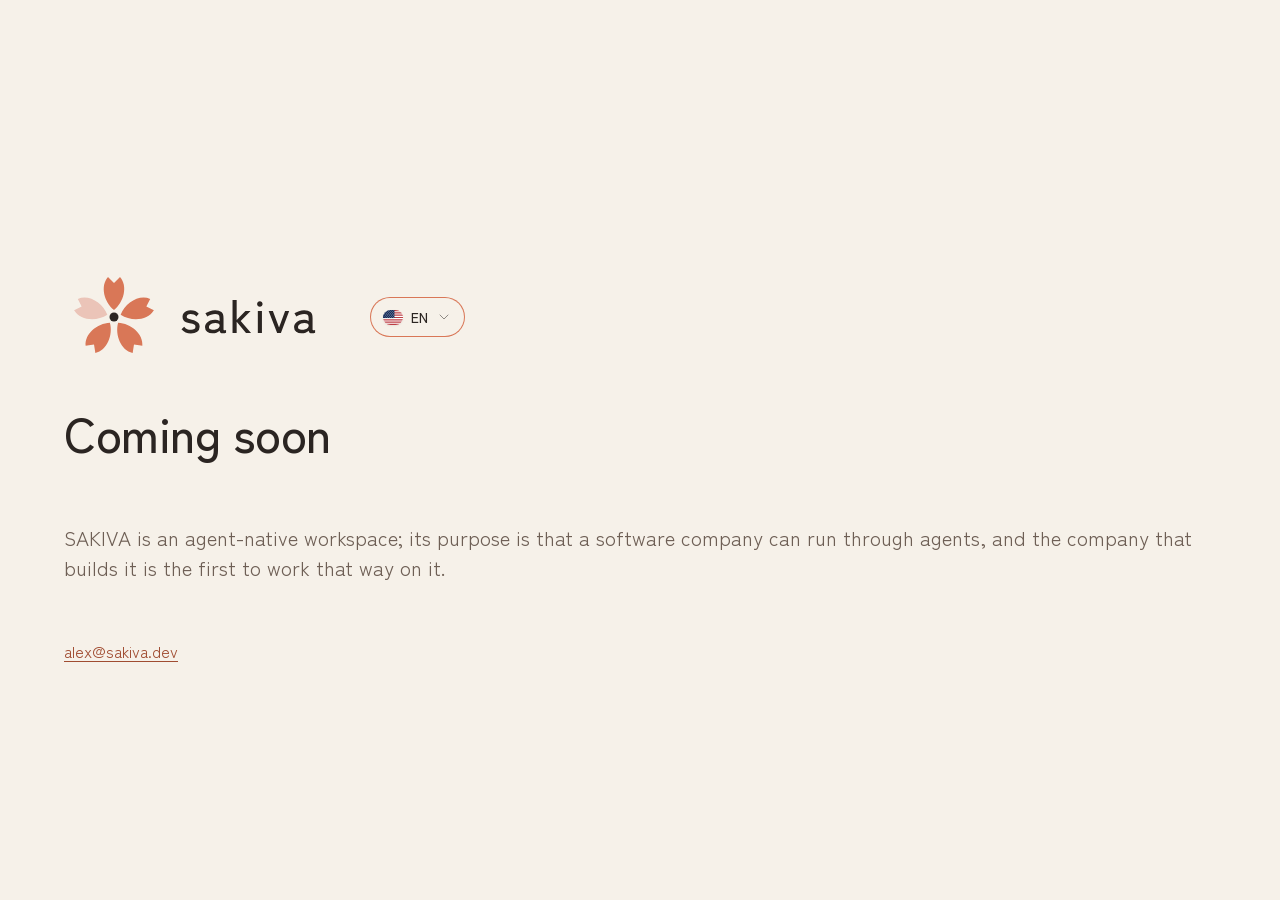
==== commit a4e156ed: "deploy: refresh SAKIVA coming-soon site" ====
--- a/index.html
+++ b/index.html
@@ -1 +1 @@
-<!DOCTYPE html><html lang="en" data-theme="light" data-surface="landing"><head><meta charSet="utf-8"/><link rel="preconnect" href="/" crossorigin=""/><meta name="viewport" content="width=device-width, initial-scale=1"/><link rel="preload" as="image" href="/lockup.svg"/><link rel="stylesheet" href="/_next/static/chunks/31zhunoj8knbq.css" data-precedence="next"/><link rel="stylesheet" href="/_next/static/chunks/22oeitsry_w70.css" data-precedence="next"/><link rel="stylesheet" href="/_next/static/chunks/0lrj1jxxz-5aw.css" data-precedence="next"/><link rel="preload" as="script" fetchPriority="low" href="/_next/static/chunks/02_wwtkxlkn-n.js"/><script src="/_next/static/chunks/3sglo9llq9rbw.js" async=""></script><script src="/_next/static/chunks/3l-hb7hmm3yqo.js" async=""></script><script src="/_next/static/chunks/turbopack-04ttokovk4lpv.js" async=""></script><script src="/_next/static/chunks/2kwkedpx320ik.js" async=""></script><script src="/_next/static/chunks/2ets--5knq85j.js" async=""></script><script src="/_next/static/chunks/36q6bdxk815lh.js" async=""></script><script src="/_next/static/chunks/19wjn-sdgfl3v.js" async=""></script><script src="/_next/static/chunks/12gw3-8fy59uz.js" async=""></script><script src="/_next/static/chunks/113t2bqz-2shv.js" async=""></script><script src="/_next/static/chunks/30-_1dh7g14i7.js" async=""></script><meta name="theme-color" content="#F6F1E9" media="(prefers-color-scheme: light)"/><meta name="theme-color" content="#1F1A17" media="(prefers-color-scheme: dark)"/><title>SAKIVA -- Coming soon</title><meta name="description" content="SAKIVA is an agent-native workspace; its purpose is that a software company can run through agents, and the company that builds it is the first to work that way on it."/><meta name="application-name" content="SAKIVA"/><link rel="manifest" href="/site.webmanifest"/><meta name="publisher" content="SAKIVA"/><meta name="robots" content="index, follow"/><link rel="canonical" href="https://sakiva.dev/"/><link rel="alternate" hrefLang="en" href="https://sakiva.dev/"/><link rel="alternate" hrefLang="ru" href="https://sakiva.dev/ru/"/><link rel="alternate" hrefLang="x-default" href="https://sakiva.dev/"/><meta property="og:title" content="SAKIVA -- Coming soon"/><meta property="og:description" content="SAKIVA is an agent-native workspace; its purpose is that a software company can run through agents, and the company that builds it is the first to work that way on it."/><meta property="og:url" content="https://sakiva.dev/"/><meta property="og:site_name" content="SAKIVA"/><meta property="og:locale" content="en_US"/><meta property="og:image" content="https://sakiva.dev/og-image-1200x630.png"/><meta property="og:image:width" content="1200"/><meta property="og:image:height" content="630"/><meta property="og:image:alt" content="SAKIVA"/><meta property="og:locale:alternate" content="ru_RU"/><meta property="og:type" content="website"/><meta name="twitter:card" content="summary_large_image"/><meta name="twitter:title" content="SAKIVA -- Coming soon"/><meta name="twitter:description" content="SAKIVA is an agent-native workspace; its purpose is that a software company can run through agents, and the company that builds it is the first to work that way on it."/><meta name="twitter:image" content="https://sakiva.dev/og-image-1200x630.png"/><meta name="twitter:image:alt" content="SAKIVA"/><meta name="twitter:image:width" content="1200"/><meta name="twitter:image:height" content="630"/><link rel="icon" href="/favicon.ico" sizes="48x48"/><link rel="icon" href="/favicon.svg" type="image/svg+xml"/><link rel="apple-touch-icon" href="/apple-touch-icon.png"/><meta name="next-size-adjust" content=""/><script>(function(){try{document.documentElement.setAttribute("data-theme",window.matchMedia("(prefers-color-scheme: dark)").matches?"dark":"light")}catch(e){}})();</script><script src="/_next/static/chunks/0cz1d0mv5g_q7.js" noModule=""></script></head><body><div hidden=""><!--$--><!--/$--></div><script type="application/ld+json">{"@context":"https://schema.org","@graph":[{"@type":"Organization","@id":"https://sakiva.dev/#organization","name":"SAKIVA","url":"https://sakiva.dev/","logo":"https://sakiva.dev/lockup.svg","email":"alex@sakiva.dev","sameAs":["https://github.com/sakiva-dev"]},{"@type":"WebSite","@id":"https://sakiva.dev/#website","url":"https://sakiva.dev/","name":"SAKIVA","description":"SAKIVA is an agent-native workspace; its purpose is that a software company can run through agents, and the company that builds it is the first to work that way on it.","inLanguage":["en","ru"],"publisher":{"@id":"https://sakiva.dev/#organization"},"hasPart":[{"@id":"https://sakiva.dev/#webpage"},{"@id":"https://sakiva.dev/ru/#webpage"}]}]}</script><main class="page-main"><script type="application/ld+json">{"@context":"https://schema.org","@type":"WebPage","@id":"https://sakiva.dev/#webpage","name":"SAKIVA -- Coming soon","description":"SAKIVA is an agent-native workspace; its purpose is that a software company can run through agents, and the company that builds it is the first to work that way on it.","url":"https://sakiva.dev/","inLanguage":"en","isPartOf":{"@id":"https://sakiva.dev/#website"},"publisher":{"@id":"https://sakiva.dev/#organization"}}</script><section class="status-page"><section class="section"><div class="container"><div class="ds-stack ds-gap-xl ds-align-start"><div class="ds-hstack ds-gap-xl ds-align-center ds-wrap"><img class="ds-img" alt="SAKIVA" src="/lockup.svg" width="266" height="100"/><details class="lang-switcher"><summary class="lang-switcher__trigger" aria-label="Choose language: English"><span class="lang-switcher__inner"><span class="fi fi-us lang-switcher__flag"></span><span class="lang-switcher__code">EN</span><span class="lang-switcher__chev"><svg width="12" height="8" viewBox="0 0 12 8" fill="none" aria-hidden="true"><path d="M1 1l5 5 5-5" stroke="currentColor" stroke-width="1.5" stroke-linecap="round" stroke-linejoin="round"></path></svg></span></span></summary><div class="lang-switcher__panel" role="menu"><button type="button" role="menuitem" aria-current="true" class="lang-switcher__item lang-switcher__item--active"><span class="fi fi-us lang-switcher__flag"></span><span>English</span></button><button type="button" role="menuitem" class="lang-switcher__item"><span class="fi fi-ru lang-switcher__flag"></span><span>Русский</span></button></div></details></div><h1 class="ds-h1">Coming soon</h1><p class="ds-lead">SAKIVA is an agent-native workspace; its purpose is that a software company can run through agents, and the company that builds it is the first to work that way on it.</p><a class="ds-link" href="mailto:alex@sakiva.dev">alex@sakiva.dev</a></div></div></section></section></main><!--$--><!--/$--><script src="/_next/static/chunks/02_wwtkxlkn-n.js" id="_R_" async=""></script><script>(self.__next_f=self.__next_f||[]).push([0])</script><script>self.__next_f.push([1,"1:\"$Sreact.fragment\"\n2:I[26894,[\"/_next/static/chunks/2kwkedpx320ik.js\"],\"default\"]\n3:I[52618,[\"/_next/static/chunks/2kwkedpx320ik.js\"],\"default\"]\n4:I[32334,[\"/_next/static/chunks/2kwkedpx320ik.js\",\"/_next/static/chunks/2ets--5knq85j.js\",\"/_next/static/chunks/36q6bdxk815lh.js\"],\"SystemTheme\"]\n5:I[61665,[\"/_next/static/chunks/2kwkedpx320ik.js\",\"/_next/static/chunks/19wjn-sdgfl3v.js\"],\"StaticNotFound\"]\n8:I[35506,[\"/_next/static/chunks/2kwkedpx320ik.js\"],\"OutletBoundary\"]\n9:\"$Sreact.suspense\"\nb:I[35506,[\"/_next/static/chunks/2kwkedpx320ik.js\"],\"ViewportBoundary\"]\nd:I[35506,[\"/_next/static/chunks/2kwkedpx320ik.js\"],\"MetadataBoundary\"]\nf:I[14924,[\"/_next/static/chunks/2kwkedpx320ik.js\"],\"default\",1]\n:HL[\"/_next/static/chunks/31zhunoj8knbq.css\",\"style\"]\n:HL[\"/_next/static/chunks/22oeitsry_w70.css\",\"style\"]\n:HL[\"/_next/static/chunks/0lrj1jxxz-5aw.css\",\"style\"]\n:HC[\"/\",\"\"]\n0:{\"P\":null,\"c\":[\"\",\"en\",\"\"],\"q\":\"\",\"i\":false,\"f\":[[[\"\",{\"children\":[[\"locale\",\"en\",\"d\",[\"llms-full.txt\",\"llms.txt\"]],{\"children\":[\"__PAGE__\",{},\"$undefined\",\"$undefined\",4608]},\"$undefined\",\"$undefined\",4608]},\"$undefined\",\"$undefined\",4624],[[\"$\",\"$1\",\"c\",{\"children\":[[[\"$\",\"link\",\"0\",{\"rel\":\"stylesheet\",\"href\":\"/_next/static/chunks/31zhunoj8knbq.css\",\"precedence\":\"next\",\"crossOrigin\":\"$undefined\",\"nonce\":\"$undefined\"}],[\"$\",\"link\",\"1\",{\"rel\":\"stylesheet\",\"href\":\"/_next/static/chunks/22oeitsry_w70.css\",\"precedence\":\"next\",\"crossOrigin\":\"$undefined\",\"nonce\":\"$undefined\"}],[\"$\",\"link\",\"2\",{\"rel\":\"stylesheet\",\"href\":\"/_next/static/chunks/0lrj1jxxz-5aw.css\",\"precedence\":\"next\",\"crossOrigin\":\"$undefined\",\"nonce\":\"$undefined\"}],[\"$\",\"script\",\"script-0\",{\"src\":\"/_next/static/chunks/2kwkedpx320ik.js\",\"async\":true,\"nonce\":\"$undefined\"}]],[\"$\",\"$L2\",null,{\"parallelRouterKey\":\"children\",\"error\":\"$undefined\",\"errorStyles\":\"$undefined\",\"errorScripts\":\"$undefined\",\"template\":[\"$\",\"$L3\",null,{}],\"templateStyles\":\"$undefined\",\"templateScripts\":\"$undefined\",\"notFound\":[[\"$\",\"html\",null,{\"lang\":\"en\",\"data-theme\":\"light\",\"data-surface\":\"landing\",\"suppressHydrationWarning\":true,\"children\":[[\"$\",\"head\",null,{\"children\":[\"$\",\"script\",null,{\"dangerouslySetInnerHTML\":{\"__html\":\"(function(){try{document.documentElement.setAttribute(\\\"data-theme\\\",window.matchMedia(\\\"(prefers-color-scheme: dark)\\\").matches?\\\"dark\\\":\\\"light\\\")}catch(e){}})();\"}}]}],[\"$\",\"body\",null,{\"children\":[\"$\",\"$L4\",null,{\"children\":[\"$\",\"$L5\",null,{}]}]}]]}],[]],\"forbidden\":\"$undefined\",\"unauthorized\":\"$undefined\"}]]}],{\"children\":[[\"$\",\"$1\",\"c\",{\"children\":[[[\"$\",\"script\",\"script-0\",{\"src\":\"/_next/static/chunks/2ets--5knq85j.js\",\"async\":true,\"nonce\":\"$undefined\"}],[\"$\",\"script\",\"script-1\",{\"src\":\"/_next/static/chunks/36q6bdxk815lh.js\",\"async\":true,\"nonce\":\"$undefined\"}]],\"$L6\"]}],{\"children\":[[\"$\",\"$1\",\"c\",{\"children\":[\"$L7\",[[\"$\",\"script\",\"script-0\",{\"src\":\"/_next/static/chunks/12gw3-8fy59uz.js\",\"async\":true,\"nonce\":\"$undefined\"}]],[\"$\",\"$L8\",null,{\"children\":[\"$\",\"$9\",null,{\"name\":\"Next.MetadataOutlet\",\"children\":\"$@a\"}]}]]}],{},null,false,null]},null,false,null]},null,false,null],[\"$\",\"$1\",\"h\",{\"children\":[null,[\"$\",\"$Lb\",null,{\"children\":\"$Lc\"}],[\"$\",\"div\",null,{\"hidden\":true,\"children\":[\"$\",\"$Ld\",null,{\"children\":[\"$\",\"$9\",null,{\"name\":\"Next.Metadata\",\"children\":\"$Le\"}]}]}],[\"$\",\"meta\",null,{\"name\":\"next-size-adjust\",\"content\":\"\"}]]}],false]],\"m\":\"$undefined\",\"G\":[\"$f\",[[\"$\",\"link\",\"0\",{\"rel\":\"stylesheet\",\"href\":\"/_next/static/chunks/31zhunoj8knbq.css\",\"precedence\":\"next\",\"crossOrigin\":\"$undefined\",\"nonce\":\"$undefined\"}],[\"$\",\"link\",\"1\",{\"rel\":\"stylesheet\",\"href\":\"/_next/static/chunks/22oeitsry_w70.css\",\"precedence\":\"next\",\"crossOrigin\":\"$undefined\",\"nonce\":\"$undefined\"}],[\"$\",\"link\",\"2\",{\"rel\":\"stylesheet\",\"href\":\"/_next/static/chunks/0lrj1jxxz-5aw.css\",\"precedence\":\"next\",\"crossOrigin\":\"$undefined\",\"nonce\":\"$undefined\"}]]],\"S\":true,\"h\":null,\"r\":\"$undefined\",\"s\":\"$undefined\",\"a\":\"$undefined\",\"l\":\"$undefined\",\"p\":\"$undefined\",\"d\":\"$undefined\",\"b\":\"HUD70kxOqC864-NDx46dh\"}\n11:I[79360,[\"/_next/static/chunks/2kwkedpx320ik.js\",\"/_next/static/chunks/2ets--5knq85j.js\",\"/_next/static/chunks/36q6bdxk815lh.js\",\"/_next/static/chunks/12gw3-8fy59uz.js\"],\"BrandLockup\"]\n12:I[56939,[\"/_next/static/chunks/2kwkedpx320ik.js\",\"/_next/static/chunks/2ets--5knq85j.js\",\"/_next/static/chunks/36q6bdxk815lh.js\",\"/_next/static/chunks/12gw3-8fy59uz.js\"],\"LocaleSwitcher\"]\n6:[\"$\",\"html\",null,{\"lang\":\"en\",\"data-theme\":\"light\",\"data-surface\":\"landing\",\"suppressHydrationWarning\":true,\"children\":[[\"$\",\"head\",null,{\"children\":[\"$\",\"script\",null,{\"dangerouslySetInnerHTML\":{\"__html\":\"(function(){try{document.documentElement.setAttribute(\\\"data-theme\\\",window.matchMedia(\\\"(prefers-color-scheme: dark)\\\").matches?\\\"dark\\\":\\\"light\\\")}catch(e){}})();\"}}]}],[\"$\",\"body\",null,{\"children\":[[\"$\",\"script\",null,{\"type\":\"application/ld+json\",\"dangerouslySetInnerHTML\":{\"__html\":\"{\\\"@context\\\":\\\"https://schema.org\\\",\\\"@graph\\\":[{\\\"@type\\\":\\\"Organization\\\",\\\"@id\\\":\\\"https://sakiva.dev/#organization\\\",\\\"name\\\":\\\"SAKIVA\\\",\\\"url\\\":\\\"https://sakiva.dev/\\\",\\\"logo\\\":\\\"https://sakiva.dev/lockup.svg\\\",\\\"email\\\":\\\"alex@sakiva.dev\\\",\\\"sameAs\\\":[\\\"https://github.com/sakiva-dev\\\"]},{\\\"@type\\\":\\\"WebSite\\\",\\\"@id\\\":\\\"https://sakiva.dev/#website\\\",\\\"url\\\":\\\"https://sakiva.dev/\\\",\\\"name\\\":\\\"SAKIVA\\\",\\\"description\\\":\\\"SAKIVA is an agent-native workspace; its purpose is that a software company can run through agents, and the company that builds it is the first to work that way on it.\\\",\\\"inLanguage\\\":[\\\"en\\\",\\\"ru\\\"],\\\"publisher\\\":{\\\"@id\\\":\\\"https://sakiva.dev/#organization\\\"},\\\"hasPart\\\":[{\\\"@id\\\":\\\"https://sakiva.dev/#webpage\\\"},{\\\"@id\\\":\\\"https://sakiva.dev/ru/#webpage\\\"}]}]}\"}}],\"$L10\"]}]]}]\n7:[\"$undefined\",[\"$\",\"main\",null,{\"className\":\"page-main\",\"children\":[[\"$\",\"script\",null,{\"type\":\"application/ld+json\",\"dangerouslySetInnerHTML\":{\"__html\":\"{\\\"@context\\\":\\\"https://schema.org\\\",\\\"@type\\\":\\\"WebPage\\\",\\\"@id\\\":\\\"https://sakiva.dev/#webpage\\\",\\\"name\\\":\\\"SAKIVA -- Coming soon\\\",\\\"description\\\":\\\"SAKIVA is an agent-native workspace; its purpose is that a software company can run through agents, and the company that builds it is the first to work that way on it.\\\",\\\"url\\\":\\\"https://sakiva.dev/\\\",\\\"inLanguage\\\":\\\"en\\\",\\\"isPartOf\\\":{\\\"@id\\\":\\\"https://sakiva.dev/#website\\\"},\\\"publisher\\\":{\\\"@id\\\":\\\"https://sakiva.dev/#organization\\\"}}\"}}],[\"$\",\"section\",null,{\"className\":\"status-page\",\"children\":[\"$\",\"section\",null,{\"className\":\"section\",\"children\":[\"$undefined\",[\"$\",\"div\",null,{\"className\":\"container\",\"children\":[\"$\",\"div\",null,{\"className\":\"ds-stack ds-gap-xl ds-align-start\",\"children\":[[\"$\",\"div\",null,{\"className\":\"ds-hstack ds-gap-xl ds-align-center ds-wrap\",\"children\":[[\"$\",\"$L11\",null,{}],[\"$\",\"$L12\",null,{}]]}],[\"$\",\"h1\",null,{\"className\":\"ds-h1\",\"children\":\"Coming soon\"}],[\"$\",\"p\",null,{\"className\":\"ds-lead\",\"children\":\"SAKIVA is an agent-native workspace; its purpose is that a software company can run through agents, and the company that builds it is the first to work that way on it.\"}],[\"$\",\"a\",null,{\"className\":\"ds-link\",\"href\":\"mailto:alex@sakiva.dev\",\"children\":\"alex@sakiva.dev\"}]]}]}]]}]}]]}],\"$undefined\"]\n13:I[85829,[\"/_next/static/chunks/2kwkedpx320ik.js\",\"/_next/static/chunks/2ets--5knq85j.js\",\"/_next/static/chunks/36q6bdxk815lh.js\"],\"default\"]\n14:I[32622,[\"/_next/static/chunks/2kwkedpx320ik.js\",\"/_next/static/chunks/2ets--5knq85j.js\",\"/_next/static/chunks/36q6bdxk815lh.js\",\"/_next/static/chunks/113t2bqz-2shv.js\"],\"default\"]\n15:I[22598,[\"/_next/static/chunks/2kwkedpx320ik.js\",\"/_next/static/chunks/2ets--5knq85j.js\",\"/_next/static/chunks/36q6bdxk815lh.js\",\"/_next/static/chunks/30-_1dh7g14i7.js\"],\"default\"]\n10:[\"$\",\"$L13\",null,{\"formats\":\"$undefined\",\"locale\":\"en\",\"messages\":{\"site\":{\"title\":\"SAKIVA -- Coming soon\",\"heading\":\"Coming soon\",\"description\":\"SAKIVA is an agent-native workspace; its purpose is that a software company can run through agents, and the company that builds it is the first to work that way on it.\"},\"error\":{\"code\":\"500\",\"title\":\"Something went wrong\",\"description\":\"The page could not be displayed. Return to the home page.\",\"backHome\":\"Back to home\"},\"notFound\":{\"code\":\"404\",\"title\":\"Page not found\",\"description\":\"There is no page at this address.\",\"backHome\":\"Back to home\"}},\"now\":\"$undefined\",\"timeZone\":\"UTC\",\"children\":[\"$\",\"$L4\",null,{\"children\":[\"$\",\"$L2\",null,{\"parallelRouterKey\":\"children\",\"error\":\"$14\",\"errorStyles\":[],\"errorScripts\":[[\"$\",\"script\",\"script-0\",{\"src\":\"/_next/static/chunks/113t2bqz-2shv.js\",\"async\":true,\"nonce\":\"$undefined\"}]],\"template\":[\"$\",\"$L3\",null,{}],\"templateStyles\":\"$undefined\",\"templateScripts\":\"$undefined\",\"notFound\":[[\"$\",\"$L15\",null,{}],[]],\"forbidden\":\"$undefined\",\"unauthorized\":\"$undefined\"}]}]}]\nc:[[\"$\",\"meta\",\"0\",{\"charSet\":\"utf-8\"}],[\"$\",\"meta\",\"1\",{\"name\":\"viewport\",\"content\":\"width=device-width, initial-scale=1\"}],[\"$\",\"meta\",\"2\",{\"name\":\"theme-color\",\"content\":\"#F6F1E9\",\"media\":\"(prefers-color-scheme: light)\"}],[\"$\",\"meta\",\"3\",{\"name\":\"theme-color\",\"content\":\"#1F1A17\",\"media\":\"(prefers-color-scheme: dark)\"}]]\n16:I[29197,[\"/_next/static/chunks/2kwkedpx320ik.js\"],\"IconMark\"]\na:null\ne:[[\"$\",\"title\",\"0\",{\"children\":\"SAKIVA -- Coming soon\"}],[\"$\",\"meta\",\"1\",{\"name\":\"description\",\"content\":\"SAKIVA is an agent-native workspace; its purpose is that a software company can run through agents, and the company that builds it is the first to work that way on it.\"}],[\"$\",\"meta\",\"2\",{\"name\":\"application-name\",\"content\":\"SAKIVA\"}],[\"$\",\"link\",\"3\",{\"rel\":\"manifest\",\"href\":\"/site.webmanifest\",\"crossOrigin\":\"$undefined\"}],[\"$\",\"meta\",\"4\",{\"name\":\"publisher\",\"content\":\"SAKIVA\"}],[\"$\",\"meta\",\"5\",{\"name\":\"robots\",\"content\":\"index, follow\"}],[\"$\",\"link\",\"6\",{\"rel\":\"canonical\",\"href\":\"https://sakiva.dev/\"}],[\"$\",\"link\",\"7\",{\"rel\":\"alternate\",\"hrefLang\":\"en\",\"href\":\"https://sakiva.dev/\"}],[\"$\",\"link\",\"8\",{\"rel\":\"alternate\",\"hrefLang\":\"ru\",\"href\":\"https://sakiva.dev/ru/\"}],[\"$\",\"link\",\"9\",{\"rel\":\"alternate\",\"hrefLang\":\"x-default\",\"href\":\"https://sakiva.dev/\"}],[\"$\",\"meta\",\"10\",{\"property\":\"og:title\",\"content\":\"SAKIVA -- Coming soon\"}],[\"$\",\"meta\",\"11\",{\"property\":\"og:description\",\"content\":\"SAKIVA is an agent-native workspace; its purpose is that a software company can run through agents, and the company that builds it is the first to work that way on it.\"}],[\"$\",\"meta\",\"12\",{\"property\":\"og:url\",\"content\":\"https://sakiva.dev/\"}],[\"$\",\"meta\",\"13\",{\"property\":\"og:site_name\",\"content\":\"SAKIVA\"}],[\"$\",\"meta\",\"14\",{\"property\":\"og:locale\",\"content\":\"en_US\"}],[\"$\",\"meta\",\"15\",{\"property\":\"og:image\",\"content\":\"https://sakiva.dev/og-image-1200x630.png\"}],[\"$\",\"meta\",\"16\",{\"property\":\"og:image:width\",\"content\":\"1200\"}],[\"$\",\"meta\",\"17\",{\"property\":\"og:image:height\",\"content\":\"630\"}],[\"$\",\"meta\",\"18\",{\"property\":\"og:image:alt\",\"content\":\"SAKIVA\"}],[\"$\",\"meta\",\"19\",{\"property\":\"og:locale:alternate\",\"content\":\"ru_RU\"}],[\"$\",\"meta\",\"20\",{\"property\":\"og:type\",\"content\":\"website\"}],[\"$\",\"meta\",\"21\",{\"name\":\"twitter:card\",\"content\":\"summary_large_image\"}],[\"$\",\"meta\",\"22\",{\"name\":\"twitter:title\",\"content\":\"SAKIVA -- Coming soon\"}],[\"$\",\"meta\",\"23\",{\"name\":\"twitter:description\",\"content\":\"SAKIVA is an agent-native workspace; its purpose is that a software company can run through agents, and the company that builds it is the first to work that way on it.\"}],[\"$\",\"meta\",\"24\",{\"name\":\"twitter:image\",\"content\":\"https://sakiva.dev/og-image-1200x630.png\"}],[\"$\",\"meta\",\"25\",{\"name\":\"twitter:image:alt\",\"content\":\"SAKIVA\"}],[\"$\",\"meta\",\"26\",{\"name\":\"twitter:image:width\",\"content\":\"1200\"}],[\"$\",\"meta\",\"27\",{\"name\":\"twitter:image:height\",\"content\":\"630\"}],[\"$\",\"link\",\"28\",{\"rel\":\"icon\",\"href\":\"/favicon.ico\",\"sizes\":\"48x48\"}],[\"$\",\"link\",\"29\",{\"rel\":\"icon\",\"href\":\"/favicon.svg\",\"type\":\"image/svg+xml\"}],[\"$\",\"link\",\"30\",{\"rel\":\"apple-touch-icon\",\"href\":\"/apple-touch-icon.png\"}],[\"$\",\"$L16\",\"31\",{}]]\n"])</script></body></html>+<!DOCTYPE html><html lang="en" data-theme="light" data-surface="landing"><head><meta charSet="utf-8"/><link rel="preconnect" href="/" crossorigin=""/><meta name="viewport" content="width=device-width, initial-scale=1"/><link rel="preload" as="image" href="/lockup.svg"/><link rel="stylesheet" href="/_next/static/chunks/2p_d8a6arkgcq.css" data-precedence="next"/><link rel="stylesheet" href="/_next/static/chunks/14bn0-d9wpjma.css" data-precedence="next"/><link rel="stylesheet" href="/_next/static/chunks/0lrj1jxxz-5aw.css" data-precedence="next"/><link rel="preload" as="script" fetchPriority="low" href="/_next/static/chunks/02_wwtkxlkn-n.js"/><script src="/_next/static/chunks/3sglo9llq9rbw.js" async=""></script><script src="/_next/static/chunks/3l-hb7hmm3yqo.js" async=""></script><script src="/_next/static/chunks/turbopack-04ttokovk4lpv.js" async=""></script><script src="/_next/static/chunks/2kwkedpx320ik.js" async=""></script><script src="/_next/static/chunks/2ets--5knq85j.js" async=""></script><script src="/_next/static/chunks/36q6bdxk815lh.js" async=""></script><script src="/_next/static/chunks/19wjn-sdgfl3v.js" async=""></script><script src="/_next/static/chunks/3-e6wbqhkvxz_.js" async=""></script><script src="/_next/static/chunks/113t2bqz-2shv.js" async=""></script><script src="/_next/static/chunks/30-_1dh7g14i7.js" async=""></script><meta name="theme-color" content="#F6F1E9" media="(prefers-color-scheme: light)"/><meta name="theme-color" content="#1F1A17" media="(prefers-color-scheme: dark)"/><title>SAKIVA -- Coming soon</title><meta name="description" content="SAKIVA is an agent-native workspace; its purpose is that a software company can run through agents, and the company that builds it is the first to work that way on it."/><meta name="application-name" content="SAKIVA"/><link rel="manifest" href="/site.webmanifest"/><meta name="publisher" content="SAKIVA"/><meta name="robots" content="index, follow"/><link rel="canonical" href="https://sakiva.dev/"/><link rel="alternate" hrefLang="en" href="https://sakiva.dev/"/><link rel="alternate" hrefLang="ru" href="https://sakiva.dev/ru/"/><link rel="alternate" hrefLang="x-default" href="https://sakiva.dev/"/><meta property="og:title" content="SAKIVA -- Coming soon"/><meta property="og:description" content="SAKIVA is an agent-native workspace; its purpose is that a software company can run through agents, and the company that builds it is the first to work that way on it."/><meta property="og:url" content="https://sakiva.dev/"/><meta property="og:site_name" content="SAKIVA"/><meta property="og:locale" content="en_US"/><meta property="og:image" content="https://sakiva.dev/og-image-1200x630.png"/><meta property="og:image:width" content="1200"/><meta property="og:image:height" content="630"/><meta property="og:image:alt" content="SAKIVA"/><meta property="og:locale:alternate" content="ru_RU"/><meta property="og:type" content="website"/><meta name="twitter:card" content="summary_large_image"/><meta name="twitter:title" content="SAKIVA -- Coming soon"/><meta name="twitter:description" content="SAKIVA is an agent-native workspace; its purpose is that a software company can run through agents, and the company that builds it is the first to work that way on it."/><meta name="twitter:image" content="https://sakiva.dev/og-image-1200x630.png"/><meta name="twitter:image:alt" content="SAKIVA"/><meta name="twitter:image:width" content="1200"/><meta name="twitter:image:height" content="630"/><link rel="icon" href="/favicon.ico" sizes="48x48"/><link rel="icon" href="/favicon.svg" type="image/svg+xml"/><link rel="apple-touch-icon" href="/apple-touch-icon.png"/><meta name="next-size-adjust" content=""/><script>(function(){try{document.documentElement.setAttribute("data-theme",window.matchMedia("(prefers-color-scheme: dark)").matches?"dark":"light")}catch(e){}})();</script><script src="/_next/static/chunks/0cz1d0mv5g_q7.js" noModule=""></script></head><body><div hidden=""><!--$--><!--/$--></div><script type="application/ld+json">{"@context":"https://schema.org","@graph":[{"@type":"Organization","@id":"https://sakiva.dev/#organization","name":"SAKIVA","url":"https://sakiva.dev/","logo":"https://sakiva.dev/lockup.svg","email":"alex@sakiva.dev","sameAs":["https://github.com/sakiva-dev"]},{"@type":"WebSite","@id":"https://sakiva.dev/#website","url":"https://sakiva.dev/","name":"SAKIVA","description":"SAKIVA is an agent-native workspace; its purpose is that a software company can run through agents, and the company that builds it is the first to work that way on it.","inLanguage":["en","ru"],"publisher":{"@id":"https://sakiva.dev/#organization"},"hasPart":[{"@id":"https://sakiva.dev/#webpage"},{"@id":"https://sakiva.dev/ru/#webpage"}]}]}</script><main class="page-main"><script type="application/ld+json">{"@context":"https://schema.org","@type":"WebPage","@id":"https://sakiva.dev/#webpage","name":"SAKIVA -- Coming soon","description":"SAKIVA is an agent-native workspace; its purpose is that a software company can run through agents, and the company that builds it is the first to work that way on it.","url":"https://sakiva.dev/","inLanguage":"en","isPartOf":{"@id":"https://sakiva.dev/#website"},"publisher":{"@id":"https://sakiva.dev/#organization"}}</script><section class="status-page"><section class="section"><div class="container"><div class="ds-stack ds-gap-xl ds-align-start"><div class="ds-hstack ds-gap-xl ds-align-center ds-wrap"><img class="ds-img" alt="SAKIVA" src="/lockup.svg" width="266" height="100"/><details class="lang-switcher"><summary class="lang-switcher__trigger" aria-label="Choose language: English"><span class="lang-switcher__inner"><span class="fi fi-us lang-switcher__flag"></span><span class="lang-switcher__code">EN</span><span class="lang-switcher__chev"><svg xmlns="http://www.w3.org/2000/svg" width="16" height="16" viewBox="0 0 24 24" fill="none" stroke="currentColor" stroke-width="1.5" stroke-linecap="round" stroke-linejoin="round" transform="rotate(90)" aria-hidden="true"><path d="m9 18 6-6-6-6"></path></svg></span></span></summary><div class="lang-switcher__panel" role="menu"><button type="button" role="menuitem" aria-current="true" class="lang-switcher__item lang-switcher__item--active"><span class="fi fi-us lang-switcher__flag"></span><span>English</span></button><button type="button" role="menuitem" class="lang-switcher__item"><span class="fi fi-ru lang-switcher__flag"></span><span>Русский</span></button></div></details></div><h1 class="ds-h1">Coming soon</h1><p class="ds-lead">SAKIVA is an agent-native workspace; its purpose is that a software company can run through agents, and the company that builds it is the first to work that way on it.</p><a class="ds-link" href="mailto:alex@sakiva.dev">alex@sakiva.dev</a></div></div></section></section></main><!--$--><!--/$--><script src="/_next/static/chunks/02_wwtkxlkn-n.js" id="_R_" async=""></script><script>(self.__next_f=self.__next_f||[]).push([0])</script><script>self.__next_f.push([1,"1:\"$Sreact.fragment\"\n2:I[26894,[\"/_next/static/chunks/2kwkedpx320ik.js\"],\"default\"]\n3:I[52618,[\"/_next/static/chunks/2kwkedpx320ik.js\"],\"default\"]\n4:I[32334,[\"/_next/static/chunks/2kwkedpx320ik.js\",\"/_next/static/chunks/2ets--5knq85j.js\",\"/_next/static/chunks/36q6bdxk815lh.js\"],\"SystemTheme\"]\n5:I[61665,[\"/_next/static/chunks/2kwkedpx320ik.js\",\"/_next/static/chunks/19wjn-sdgfl3v.js\"],\"StaticNotFound\"]\n8:I[35506,[\"/_next/static/chunks/2kwkedpx320ik.js\"],\"OutletBoundary\"]\n9:\"$Sreact.suspense\"\nb:I[35506,[\"/_next/static/chunks/2kwkedpx320ik.js\"],\"ViewportBoundary\"]\nd:I[35506,[\"/_next/static/chunks/2kwkedpx320ik.js\"],\"MetadataBoundary\"]\nf:I[14924,[\"/_next/static/chunks/2kwkedpx320ik.js\"],\"default\",1]\n:HL[\"/_next/static/chunks/2p_d8a6arkgcq.css\",\"style\"]\n:HL[\"/_next/static/chunks/14bn0-d9wpjma.css\",\"style\"]\n:HL[\"/_next/static/chunks/0lrj1jxxz-5aw.css\",\"style\"]\n:HC[\"/\",\"\"]\n0:{\"P\":null,\"c\":[\"\",\"en\",\"\"],\"q\":\"\",\"i\":false,\"f\":[[[\"\",{\"children\":[[\"locale\",\"en\",\"d\",[\"llms-full.txt\",\"llms.txt\"]],{\"children\":[\"__PAGE__\",{},\"$undefined\",\"$undefined\",4608]},\"$undefined\",\"$undefined\",4608]},\"$undefined\",\"$undefined\",4624],[[\"$\",\"$1\",\"c\",{\"children\":[[[\"$\",\"link\",\"0\",{\"rel\":\"stylesheet\",\"href\":\"/_next/static/chunks/2p_d8a6arkgcq.css\",\"precedence\":\"next\",\"crossOrigin\":\"$undefined\",\"nonce\":\"$undefined\"}],[\"$\",\"link\",\"1\",{\"rel\":\"stylesheet\",\"href\":\"/_next/static/chunks/14bn0-d9wpjma.css\",\"precedence\":\"next\",\"crossOrigin\":\"$undefined\",\"nonce\":\"$undefined\"}],[\"$\",\"link\",\"2\",{\"rel\":\"stylesheet\",\"href\":\"/_next/static/chunks/0lrj1jxxz-5aw.css\",\"precedence\":\"next\",\"crossOrigin\":\"$undefined\",\"nonce\":\"$undefined\"}],[\"$\",\"script\",\"script-0\",{\"src\":\"/_next/static/chunks/2kwkedpx320ik.js\",\"async\":true,\"nonce\":\"$undefined\"}]],[\"$\",\"$L2\",null,{\"parallelRouterKey\":\"children\",\"error\":\"$undefined\",\"errorStyles\":\"$undefined\",\"errorScripts\":\"$undefined\",\"template\":[\"$\",\"$L3\",null,{}],\"templateStyles\":\"$undefined\",\"templateScripts\":\"$undefined\",\"notFound\":[[\"$\",\"html\",null,{\"lang\":\"en\",\"data-theme\":\"light\",\"data-surface\":\"landing\",\"suppressHydrationWarning\":true,\"children\":[[\"$\",\"head\",null,{\"children\":[\"$\",\"script\",null,{\"dangerouslySetInnerHTML\":{\"__html\":\"(function(){try{document.documentElement.setAttribute(\\\"data-theme\\\",window.matchMedia(\\\"(prefers-color-scheme: dark)\\\").matches?\\\"dark\\\":\\\"light\\\")}catch(e){}})();\"}}]}],[\"$\",\"body\",null,{\"children\":[\"$\",\"$L4\",null,{\"children\":[\"$\",\"$L5\",null,{}]}]}]]}],[]],\"forbidden\":\"$undefined\",\"unauthorized\":\"$undefined\"}]]}],{\"children\":[[\"$\",\"$1\",\"c\",{\"children\":[[[\"$\",\"script\",\"script-0\",{\"src\":\"/_next/static/chunks/2ets--5knq85j.js\",\"async\":true,\"nonce\":\"$undefined\"}],[\"$\",\"script\",\"script-1\",{\"src\":\"/_next/static/chunks/36q6bdxk815lh.js\",\"async\":true,\"nonce\":\"$undefined\"}]],\"$L6\"]}],{\"children\":[[\"$\",\"$1\",\"c\",{\"children\":[\"$L7\",[[\"$\",\"script\",\"script-0\",{\"src\":\"/_next/static/chunks/3-e6wbqhkvxz_.js\",\"async\":true,\"nonce\":\"$undefined\"}]],[\"$\",\"$L8\",null,{\"children\":[\"$\",\"$9\",null,{\"name\":\"Next.MetadataOutlet\",\"children\":\"$@a\"}]}]]}],{},null,false,null]},null,false,null]},null,false,null],[\"$\",\"$1\",\"h\",{\"children\":[null,[\"$\",\"$Lb\",null,{\"children\":\"$Lc\"}],[\"$\",\"div\",null,{\"hidden\":true,\"children\":[\"$\",\"$Ld\",null,{\"children\":[\"$\",\"$9\",null,{\"name\":\"Next.Metadata\",\"children\":\"$Le\"}]}]}],[\"$\",\"meta\",null,{\"name\":\"next-size-adjust\",\"content\":\"\"}]]}],false]],\"m\":\"$undefined\",\"G\":[\"$f\",[[\"$\",\"link\",\"0\",{\"rel\":\"stylesheet\",\"href\":\"/_next/static/chunks/2p_d8a6arkgcq.css\",\"precedence\":\"next\",\"crossOrigin\":\"$undefined\",\"nonce\":\"$undefined\"}],[\"$\",\"link\",\"1\",{\"rel\":\"stylesheet\",\"href\":\"/_next/static/chunks/14bn0-d9wpjma.css\",\"precedence\":\"next\",\"crossOrigin\":\"$undefined\",\"nonce\":\"$undefined\"}],[\"$\",\"link\",\"2\",{\"rel\":\"stylesheet\",\"href\":\"/_next/static/chunks/0lrj1jxxz-5aw.css\",\"precedence\":\"next\",\"crossOrigin\":\"$undefined\",\"nonce\":\"$undefined\"}]]],\"S\":true,\"h\":null,\"r\":\"$undefined\",\"s\":\"$undefined\",\"a\":\"$undefined\",\"l\":\"$undefined\",\"p\":\"$undefined\",\"d\":\"$undefined\",\"b\":\"90RnKn-jvPCaY-HYLlW_S\"}\n11:I[79360,[\"/_next/static/chunks/2kwkedpx320ik.js\",\"/_next/static/chunks/2ets--5knq85j.js\",\"/_next/static/chunks/36q6bdxk815lh.js\",\"/_next/static/chunks/3-e6wbqhkvxz_.js\"],\"BrandLockup\"]\n12:I[56939,[\"/_next/static/chunks/2kwkedpx320ik.js\",\"/_next/static/chunks/2ets--5knq85j.js\",\"/_next/static/chunks/36q6bdxk815lh.js\",\"/_next/static/chunks/3-e6wbqhkvxz_.js\"],\"LocaleSwitcher\"]\n6:[\"$\",\"html\",null,{\"lang\":\"en\",\"data-theme\":\"light\",\"data-surface\":\"landing\",\"suppressHydrationWarning\":true,\"children\":[[\"$\",\"head\",null,{\"children\":[\"$\",\"script\",null,{\"dangerouslySetInnerHTML\":{\"__html\":\"(function(){try{document.documentElement.setAttribute(\\\"data-theme\\\",window.matchMedia(\\\"(prefers-color-scheme: dark)\\\").matches?\\\"dark\\\":\\\"light\\\")}catch(e){}})();\"}}]}],[\"$\",\"body\",null,{\"children\":[[\"$\",\"script\",null,{\"type\":\"application/ld+json\",\"dangerouslySetInnerHTML\":{\"__html\":\"{\\\"@context\\\":\\\"https://schema.org\\\",\\\"@graph\\\":[{\\\"@type\\\":\\\"Organization\\\",\\\"@id\\\":\\\"https://sakiva.dev/#organization\\\",\\\"name\\\":\\\"SAKIVA\\\",\\\"url\\\":\\\"https://sakiva.dev/\\\",\\\"logo\\\":\\\"https://sakiva.dev/lockup.svg\\\",\\\"email\\\":\\\"alex@sakiva.dev\\\",\\\"sameAs\\\":[\\\"https://github.com/sakiva-dev\\\"]},{\\\"@type\\\":\\\"WebSite\\\",\\\"@id\\\":\\\"https://sakiva.dev/#website\\\",\\\"url\\\":\\\"https://sakiva.dev/\\\",\\\"name\\\":\\\"SAKIVA\\\",\\\"description\\\":\\\"SAKIVA is an agent-native workspace; its purpose is that a software company can run through agents, and the company that builds it is the first to work that way on it.\\\",\\\"inLanguage\\\":[\\\"en\\\",\\\"ru\\\"],\\\"publisher\\\":{\\\"@id\\\":\\\"https://sakiva.dev/#organization\\\"},\\\"hasPart\\\":[{\\\"@id\\\":\\\"https://sakiva.dev/#webpage\\\"},{\\\"@id\\\":\\\"https://sakiva.dev/ru/#webpage\\\"}]}]}\"}}],\"$L10\"]}]]}]\n7:[\"$undefined\",[\"$\",\"main\",null,{\"className\":\"page-main\",\"children\":[[\"$\",\"script\",null,{\"type\":\"application/ld+json\",\"dangerouslySetInnerHTML\":{\"__html\":\"{\\\"@context\\\":\\\"https://schema.org\\\",\\\"@type\\\":\\\"WebPage\\\",\\\"@id\\\":\\\"https://sakiva.dev/#webpage\\\",\\\"name\\\":\\\"SAKIVA -- Coming soon\\\",\\\"description\\\":\\\"SAKIVA is an agent-native workspace; its purpose is that a software company can run through agents, and the company that builds it is the first to work that way on it.\\\",\\\"url\\\":\\\"https://sakiva.dev/\\\",\\\"inLanguage\\\":\\\"en\\\",\\\"isPartOf\\\":{\\\"@id\\\":\\\"https://sakiva.dev/#website\\\"},\\\"publisher\\\":{\\\"@id\\\":\\\"https://sakiva.dev/#organization\\\"}}\"}}],[\"$\",\"section\",null,{\"className\":\"status-page\",\"children\":[\"$\",\"section\",null,{\"className\":\"section\",\"children\":[\"$undefined\",[\"$\",\"div\",null,{\"className\":\"container\",\"children\":[\"$\",\"div\",null,{\"className\":\"ds-stack ds-gap-xl ds-align-start\",\"children\":[[\"$\",\"div\",null,{\"className\":\"ds-hstack ds-gap-xl ds-align-center ds-wrap\",\"children\":[[\"$\",\"$L11\",null,{}],[\"$\",\"$L12\",null,{}]]}],[\"$\",\"h1\",null,{\"className\":\"ds-h1\",\"children\":\"Coming soon\"}],[\"$\",\"p\",null,{\"className\":\"ds-lead\",\"children\":\"SAKIVA is an agent-native workspace; its purpose is that a software company can run through agents, and the company that builds it is the first to work that way on it.\"}],[\"$\",\"a\",null,{\"className\":\"ds-link\",\"href\":\"mailto:alex@sakiva.dev\",\"children\":\"alex@sakiva.dev\"}]]}]}]]}]}]]}],\"$undefined\"]\n13:I[85829,[\"/_next/static/chunks/2kwkedpx320ik.js\",\"/_next/static/chunks/2ets--5knq85j.js\",\"/_next/static/chunks/36q6bdxk815lh.js\"],\"default\"]\n14:I[32622,[\"/_next/static/chunks/2kwkedpx320ik.js\",\"/_next/static/chunks/2ets--5knq85j.js\",\"/_next/static/chunks/36q6bdxk815lh.js\",\"/_next/static/chunks/113t2bqz-2shv.js\"],\"default\"]\n15:I[22598,[\"/_next/static/chunks/2kwkedpx320ik.js\",\"/_next/static/chunks/2ets--5knq85j.js\",\"/_next/static/chunks/36q6bdxk815lh.js\",\"/_next/static/chunks/30-_1dh7g14i7.js\"],\"default\"]\n10:[\"$\",\"$L13\",null,{\"formats\":\"$undefined\",\"locale\":\"en\",\"messages\":{\"site\":{\"title\":\"SAKIVA -- Coming soon\",\"heading\":\"Coming soon\",\"description\":\"SAKIVA is an agent-native workspace; its purpose is that a software company can run through agents, and the company that builds it is the first to work that way on it.\"},\"error\":{\"code\":\"500\",\"title\":\"Something went wrong\",\"description\":\"The page could not be displayed. Return to the home page.\",\"backHome\":\"Back to home\"},\"notFound\":{\"code\":\"404\",\"title\":\"Page not found\",\"description\":\"There is no page at this address.\",\"backHome\":\"Back to home\"}},\"now\":\"$undefined\",\"timeZone\":\"UTC\",\"children\":[\"$\",\"$L4\",null,{\"children\":[\"$\",\"$L2\",null,{\"parallelRouterKey\":\"children\",\"error\":\"$14\",\"errorStyles\":[],\"errorScripts\":[[\"$\",\"script\",\"script-0\",{\"src\":\"/_next/static/chunks/113t2bqz-2shv.js\",\"async\":true,\"nonce\":\"$undefined\"}]],\"template\":[\"$\",\"$L3\",null,{}],\"templateStyles\":\"$undefined\",\"templateScripts\":\"$undefined\",\"notFound\":[[\"$\",\"$L15\",null,{}],[]],\"forbidden\":\"$undefined\",\"unauthorized\":\"$undefined\"}]}]}]\nc:[[\"$\",\"meta\",\"0\",{\"charSet\":\"utf-8\"}],[\"$\",\"meta\",\"1\",{\"name\":\"viewport\",\"content\":\"width=device-width, initial-scale=1\"}],[\"$\",\"meta\",\"2\",{\"name\":\"theme-color\",\"content\":\"#F6F1E9\",\"media\":\"(prefers-color-scheme: light)\"}],[\"$\",\"meta\",\"3\",{\"name\":\"theme-color\",\"content\":\"#1F1A17\",\"media\":\"(prefers-color-scheme: dark)\"}]]\n16:I[29197,[\"/_next/static/chunks/2kwkedpx320ik.js\"],\"IconMark\"]\na:null\ne:[[\"$\",\"title\",\"0\",{\"children\":\"SAKIVA -- Coming soon\"}],[\"$\",\"meta\",\"1\",{\"name\":\"description\",\"content\":\"SAKIVA is an agent-native workspace; its purpose is that a software company can run through agents, and the company that builds it is the first to work that way on it.\"}],[\"$\",\"meta\",\"2\",{\"name\":\"application-name\",\"content\":\"SAKIVA\"}],[\"$\",\"link\",\"3\",{\"rel\":\"manifest\",\"href\":\"/site.webmanifest\",\"crossOrigin\":\"$undefined\"}],[\"$\",\"meta\",\"4\",{\"name\":\"publisher\",\"content\":\"SAKIVA\"}],[\"$\",\"meta\",\"5\",{\"name\":\"robots\",\"content\":\"index, follow\"}],[\"$\",\"link\",\"6\",{\"rel\":\"canonical\",\"href\":\"https://sakiva.dev/\"}],[\"$\",\"link\",\"7\",{\"rel\":\"alternate\",\"hrefLang\":\"en\",\"href\":\"https://sakiva.dev/\"}],[\"$\",\"link\",\"8\",{\"rel\":\"alternate\",\"hrefLang\":\"ru\",\"href\":\"https://sakiva.dev/ru/\"}],[\"$\",\"link\",\"9\",{\"rel\":\"alternate\",\"hrefLang\":\"x-default\",\"href\":\"https://sakiva.dev/\"}],[\"$\",\"meta\",\"10\",{\"property\":\"og:title\",\"content\":\"SAKIVA -- Coming soon\"}],[\"$\",\"meta\",\"11\",{\"property\":\"og:description\",\"content\":\"SAKIVA is an agent-native workspace; its purpose is that a software company can run through agents, and the company that builds it is the first to work that way on it.\"}],[\"$\",\"meta\",\"12\",{\"property\":\"og:url\",\"content\":\"https://sakiva.dev/\"}],[\"$\",\"meta\",\"13\",{\"property\":\"og:site_name\",\"content\":\"SAKIVA\"}],[\"$\",\"meta\",\"14\",{\"property\":\"og:locale\",\"content\":\"en_US\"}],[\"$\",\"meta\",\"15\",{\"property\":\"og:image\",\"content\":\"https://sakiva.dev/og-image-1200x630.png\"}],[\"$\",\"meta\",\"16\",{\"property\":\"og:image:width\",\"content\":\"1200\"}],[\"$\",\"meta\",\"17\",{\"property\":\"og:image:height\",\"content\":\"630\"}],[\"$\",\"meta\",\"18\",{\"property\":\"og:image:alt\",\"content\":\"SAKIVA\"}],[\"$\",\"meta\",\"19\",{\"property\":\"og:locale:alternate\",\"content\":\"ru_RU\"}],[\"$\",\"meta\",\"20\",{\"property\":\"og:type\",\"content\":\"website\"}],[\"$\",\"meta\",\"21\",{\"name\":\"twitter:card\",\"content\":\"summary_large_image\"}],[\"$\",\"meta\",\"22\",{\"name\":\"twitter:title\",\"content\":\"SAKIVA -- Coming soon\"}],[\"$\",\"meta\",\"23\",{\"name\":\"twitter:description\",\"content\":\"SAKIVA is an agent-native workspace; its purpose is that a software company can run through agents, and the company that builds it is the first to work that way on it.\"}],[\"$\",\"meta\",\"24\",{\"name\":\"twitter:image\",\"content\":\"https://sakiva.dev/og-image-1200x630.png\"}],[\"$\",\"meta\",\"25\",{\"name\":\"twitter:image:alt\",\"content\":\"SAKIVA\"}],[\"$\",\"meta\",\"26\",{\"name\":\"twitter:image:width\",\"content\":\"1200\"}],[\"$\",\"meta\",\"27\",{\"name\":\"twitter:image:height\",\"content\":\"630\"}],[\"$\",\"link\",\"28\",{\"rel\":\"icon\",\"href\":\"/favicon.ico\",\"sizes\":\"48x48\"}],[\"$\",\"link\",\"29\",{\"rel\":\"icon\",\"href\":\"/favicon.svg\",\"type\":\"image/svg+xml\"}],[\"$\",\"link\",\"30\",{\"rel\":\"apple-touch-icon\",\"href\":\"/apple-touch-icon.png\"}],[\"$\",\"$L16\",\"31\",{}]]\n"])</script></body></html>
--- a/_next/static/chunks/2p_d8a6arkgcq.css
+++ b/_next/static/chunks/2p_d8a6arkgcq.css
@@ -0,0 +1,89 @@
+:root{--kaki-50:#fbf0eb;--kaki-100:#f6ddd2;--kaki-200:#eec0ad;--kaki-300:#e59e83;--kaki-400:#df8a6c;--kaki-500:#d97757;--kaki-600:#c1603f;--kaki-700:#a04c31;--kaki-800:#7c3b27;--kaki-900:#5a2b1d;--sakura-100:#f7e6e0;--sakura-200:#ebc4b8;--sakura-300:#dfa595;--washi-0:#fffdf9;--washi-50:#f6f1e9;--washi-100:#f0e7da;--washi-200:#e9dfd0;--washi-300:#ddd2c3;--washi-400:#c9b8a8;--sumi-500:#8a7a6e;--sumi-600:#6e5f55;--sumi-700:#5e5048;--sumi-800:#4a3b32;--sumi-900:#2b2522;--sumi-950:#1f1a17;--matcha-500:#5f7f4c;--matcha-100:#e6eddd;--yuzu-500:#c98e22;--yuzu-100:#f7ebd0;--beni-500:#b5403a;--beni-100:#f5dedb;--ai-500:#4f6a8f;--ai-100:#e1e7ef;--font-sans:"Zen Kaku Gothic New","Noto Sans JP","Noto Sans",system-ui,sans-serif;--font-serif:"Shippori Mincho","Noto Serif JP","PT Serif",Georgia,serif;--font-mono:"JetBrains Mono",ui-monospace,monospace;--text-xs:12px;--text-sm:14px;--text-base:16px;--text-lg:18px;--text-xl:20px;--text-2xl:24px;--text-3xl:30px;--text-4xl:36px;--text-5xl:48px;--text-6xl:64px;--leading-tight:1.08;--leading-snug:1.3;--leading-body:1.6;--tracking-heading:-.02em;--tracking-body:0;--tracking-eyebrow:.2em;--tracking-wordmark:.04em;--weight-regular:400;--weight-medium:500;--weight-bold:700;--space-1:4px;--space-2:8px;--space-3:12px;--space-4:16px;--space-5:20px;--space-6:24px;--space-8:32px;--space-10:40px;--space-12:48px;--space-16:64px;--space-20:80px;--radius-xs:4px;--radius-sm:6px;--radius-md:10px;--radius-lg:14px;--radius-xl:20px;--radius-full:999px;--ease:cubic-bezier(.2,.7,.2,1);--dur-fast:.15s;--dur-base:.24s;--dur-slow:.4s;--container:1200px;--header-h:72px;--bg:var(--washi-50);--surface:var(--washi-0);--surface-muted:var(--washi-100);--surface-sunken:var(--washi-200);--border:#e2d8ca;--border-strong:var(--washi-400);--text:var(--sumi-900);--text-muted:var(--sumi-600);--text-subtle:var(--sumi-500);--text-inverse:var(--washi-50);--accent:var(--kaki-500);--accent-hover:var(--kaki-600);--accent-pressed:var(--kaki-700);--on-accent:var(--sumi-900);--accent-text:var(--kaki-700);--accent-soft:var(--kaki-50);--petal:var(--sakura-200);--inverse:var(--sumi-900);--on-inverse:var(--washi-50);--ring:var(--kaki-500);--success:var(--matcha-500);--success-soft:var(--matcha-100);--warning:var(--yuzu-500);--warning-soft:var(--yuzu-100);--danger:var(--beni-500);--danger-soft:var(--beni-100);--info:var(--ai-500);--info-soft:var(--ai-100);--overlay:#1f1a1773;--shadow-sm:0 1px 2px #4a3b3214;--shadow-md:0 8px 24px -12px #4a3b324d;--shadow-lg:0 24px 60px -20px #4a3b3247;--code-bg:#fbf7f0;--code-header-bg:#f3ece1;--code-border:#e2d8ca;--code-text:#2b2522;--code-line-number:#b0a194;--code-line-highlight:#fbf0eb;--code-selection:#f6ddd2;--inline-code-bg:#f0e7da;--inline-code-text:#7c3b27;--syn-keyword:#a04c31;--syn-string:#5f7f4c;--syn-number:#8a5e10;--syn-function:#4f6a8f;--syn-type:#7a4e6b;--syn-constant:#b5403a;--syn-property:#4a3b32;--syn-tag:#a04c31;--syn-attr:#8a5e10;--syn-comment:#8a7a6e;--syn-punctuation:#8a7a6e;--syn-operator:#6e5f55;--diff-add-bg:#eef3e7;--diff-add-word:#d3e0c4;--diff-add-fg:#4d6b3c;--diff-add-gutter:#e1ead6;--diff-del-bg:#f9ecea;--diff-del-word:#efc9c4;--diff-del-fg:#a3372f;--diff-del-gutter:#f3dcd8;--diff-mod-bg:#faf2e0;--diff-mod-fg:#8a5e10;--diff-hunk-bg:#e9edf3;--diff-hunk-fg:#4f6a8f;--diff-rename-fg:#4f6a8f}[data-theme=dark]{--bg:var(--sumi-950);--surface:#2a2320;--surface-muted:#332b27;--surface-sunken:#171310;--border:#3a302a;--border-strong:#4a3e36;--text:#f1e8dc;--text-muted:#bfb2a4;--text-subtle:#8f8275;--text-inverse:var(--sumi-950);--accent:var(--kaki-500);--accent-hover:var(--kaki-400);--accent-pressed:var(--kaki-300);--on-accent:var(--sumi-950);--accent-text:var(--kaki-300);--accent-soft:#d9775724;--petal:var(--sakura-300);--inverse:#f1e8dc;--on-inverse:var(--sumi-950);--ring:var(--kaki-400);--success:#8fb07a;--success-soft:#8fb07a24;--warning:#e0b04f;--warning-soft:#e0b04f24;--danger:#e07a70;--danger-soft:#e07a7024;--info:#8ea6c8;--info-soft:#8ea6c824;--overlay:#0009;--shadow-sm:0 1px 2px #0000004d;--shadow-md:0 8px 24px -12px #0009;--shadow-lg:0 24px 60px -20px #000000b3;--code-bg:#171310;--code-header-bg:#221c19;--code-border:#3a302a;--code-text:#f1e8dc;--code-line-number:#6b5f55;--code-line-highlight:#d977571a;--code-selection:#d9775747;--inline-code-bg:#332b27;--inline-code-text:#e59e83;--syn-keyword:#e59e83;--syn-string:#a9c38f;--syn-number:#e0b04f;--syn-function:#8ea6c8;--syn-type:#d6a3c2;--syn-constant:#e07a70;--syn-property:#e9dfd0;--syn-tag:#e59e83;--syn-attr:#e0b04f;--syn-comment:#8f8275;--syn-punctuation:#a89a8c;--syn-operator:#bfb2a4;--diff-add-bg:#8fb07a1a;--diff-add-word:#8fb07a47;--diff-add-fg:#a9c38f;--diff-add-gutter:#8fb07a29;--diff-del-bg:#e07a701a;--diff-del-word:#e07a7047;--diff-del-fg:#ee9a91;--diff-del-gutter:#e07a7029;--diff-mod-bg:#e0b04f1a;--diff-mod-fg:#e0b04f;--diff-hunk-bg:#8ea6c81a;--diff-hunk-fg:#8ea6c8;--diff-rename-fg:#8ea6c8}@keyframes sakiva-bloom{0%,to{opacity:.35;transform:scale(.6)}40%{opacity:1;transform:scale(1)}}
+:root,[data-theme]{--plutus-primary:var(--accent);--plutus-primary-rgb:217, 119, 87;--plutus-grad-start:var(--accent);--plutus-grad-mid:var(--accent);--plutus-grad-end:var(--accent);--plutus-gradient:var(--accent);--plutus-gradient-v:var(--accent);--plutus-white:var(--washi-0);--plutus-bg-l:var(--bg);--plutus-text-l-lavender:var(--washi-0);--plutus-card-d-2:var(--surface);--plutus-bg-d:var(--surface-sunken);--plutus-ink:var(--sumi-900);--plutus-socket:var(--surface-sunken);--plutus-shadow-color:var(--sumi-900);--plutus-surface-header:var(--surface);--plutus-surface-card:var(--surface);--plutus-surface-dropdown:var(--surface);--plutus-surface-popup:var(--surface);--plutus-surface-socket:var(--surface-sunken);--plutus-surface-faded-1:var(--surface-muted);--plutus-surface-faded-2:var(--surface-muted);--plutus-surface-phantom:transparent;--plutus-surface-secondary:var(--surface-muted);--plutus-surface-faded:var(--surface-muted);--plutus-surface-color:var(--accent);--plutus-text-primary:var(--text);--plutus-text-secondary:var(--text-muted);--plutus-text-tertiary:var(--text-subtle-readable);--plutus-text-accent:var(--accent-text);--plutus-text-on-accent:var(--on-accent);--plutus-success:var(--success);--plutus-info:var(--info);--plutus-error:var(--danger);--plutus-error-tint:var(--danger-soft);--plutus-warning:var(--warning);--plutus-font:var(--font-sans);--plutus-font-alt:var(--font-sans);--plutus-font-mono:var(--font-mono);--plutus-h1:500 36px/44px var(--plutus-font);--plutus-h2:500 32px/40px var(--plutus-font);--plutus-h3:500 30px/36px var(--plutus-font);--plutus-h4:500 24px/32px var(--plutus-font);--plutus-h5:500 20px/28px var(--plutus-font);--plutus-h6:500 18px/24px var(--plutus-font);--plutus-h7:500 16px/22px var(--plutus-font);--plutus-h8:500 14px/20px var(--plutus-font);--plutus-h9:500 13px/16px var(--plutus-font);--plutus-subhead-1:500 24px/40px var(--plutus-font);--plutus-subhead-2:500 20px/32px var(--plutus-font);--plutus-subhead-3:500 16px/28px var(--plutus-font);--plutus-body-1:500 16px/28px var(--plutus-font);--plutus-body-2:500 14px/24px var(--plutus-font);--plutus-body-3:500 13px/20px var(--plutus-font);--plutus-caption-1:500 14px/24px var(--plutus-font);--plutus-caption-2:500 13px/20px var(--plutus-font);--plutus-radius-xs:var(--radius-xs);--plutus-radius-sm:var(--radius-sm);--plutus-radius-md:var(--radius-md);--plutus-radius-lg:var(--radius-lg);--plutus-radius-xl:var(--radius-xl);--plutus-radius-2xl:var(--radius-xl);--plutus-shadow-primary:none;--plutus-shadow-card:var(--shadow-sm);--plutus-blur:none;--plutus-space-1:var(--space-1);--plutus-space-2:var(--space-2);--plutus-space-3:var(--space-3);--plutus-space-4:var(--space-4);--plutus-space-6:var(--space-6);--plutus-space-8:var(--space-8);--plutus-space-10:var(--space-10);--plutus-space-12:var(--space-12);--plutus-space-16:var(--space-16);--plutus-btn-h-md:var(--space-10);--plutus-btn-h-lg:var(--space-12);--plutus-btn-radius:var(--radius-full)}
+:root,[data-theme]{--success-text:color-mix(in oklab, var(--matcha-500), var(--sumi-900) 20%);--warning-text:color-mix(in oklab, var(--yuzu-500), var(--sumi-900) 40%);--danger-text:color-mix(in oklab, var(--beni-500), var(--sumi-900) 12%);--info-text:color-mix(in oklab, var(--ai-500), var(--sumi-900) 12%);--text-subtle-readable:color-mix(in oklab, var(--sumi-500), var(--sumi-900) 30%);--accent-hover-readable:color-mix(in oklab, var(--accent-hover), var(--accent) 85%);--accent-pressed-readable:color-mix(in oklab, var(--accent-pressed), var(--accent) 92%);--code-line-number-readable:var(--text-subtle-readable);--syn-string-readable:color-mix(in oklab, var(--syn-string), var(--sumi-900) 12%);--syn-comment-readable:var(--text-subtle-readable);--syn-punctuation-readable:var(--text-subtle-readable);--diff-add-text:color-mix(in oklab, var(--diff-add-fg), var(--sumi-900) 12%);--diff-del-text:color-mix(in oklab, var(--diff-del-fg), var(--sumi-900) 12%);--radius-diff-word:3px;--bg-main:var(--bg);--bg-app:var(--bg);--bg-secondary:var(--surface);--el-inner-bg:var(--surface);--glass-card-bg:var(--surface);--bg-header:var(--surface);--surface-tile:var(--surface);--bg-canvas:var(--surface);--surface-tile-deep:var(--surface-muted);--bg-drawer-deep-tint:var(--surface-muted);--surface-slide:var(--surface-muted);--bg-sidebar:var(--surface-muted);--bg-tertiary:var(--surface-muted);--bg-drawer-deep:var(--surface-sunken);--text-primary:var(--text);--surface-tile-fg:var(--text);--text-secondary:var(--text-muted);--surface-tile-fg-muted:var(--text-muted);--surface-tile-fg-muted-strong:var(--text-muted);--surface-tile-fg-muted-soft:var(--text-muted);--text-tertiary:var(--text-subtle-readable);--surface-tile-fg-dim:var(--text-subtle-readable);--border-color:var(--border);--border-header:var(--border);--color-primary:var(--accent);--color-accent:var(--accent);--color-accent-cyan:var(--accent);--color-accent-cyan-bright:var(--kaki-400);--gradient-start-color:var(--accent);--gradient-mid-color:var(--accent);--gradient-end-color:var(--accent);--color-primary-dark:var(--accent-hover);--text-accent:var(--accent-text);--text-on-accent:var(--on-accent);--text-on-accent-deep:var(--on-accent);--color-success:var(--success);--color-mint:var(--success);--color-danger:var(--danger);--color-error:var(--danger);--color-error-hover:var(--danger);--color-info:var(--info);--color-warning:var(--warning);--tint-neutral:var(--surface-muted);--tint-success:var(--success-soft);--tint-info:var(--info-soft);--tint-warning:var(--warning-soft);--tint-error:var(--danger-soft);--overlay-scrim:var(--overlay);--drawer-scrim:var(--overlay);--scrim-chip:var(--surface);--scrim-badge:var(--surface);--btn-secondary-bg:var(--inverse);--bg-tooltip:var(--inverse);--btn-secondary-bg-hover:var(--inverse);--btn-secondary-fg:var(--on-inverse);--btn-secondary-border:var(--border-strong);--shadow-btn:var(--shadow-sm);--shadow-glass-light:var(--shadow-sm);--shadow-glass:var(--shadow-sm);--glass-card-shadow:var(--shadow-sm);--shadow-card:var(--shadow-sm);--shadow-tile-hover:var(--shadow-md);--shadow-btn-primary:none;--shadow-btn-secondary:none;--shadow-btn-secondary-hover:none;--shadow-inset:none;--blur-strong:none;--blur-medium:none;--blur-subtle:none;--glass-blur:none;--glass-card-border:1px solid var(--border);--gradient-primary:var(--accent);--color-gradient-start:var(--accent);--color-gradient-middle:var(--accent);--color-gradient-end:var(--accent);--font-sans:"Zen Kaku Gothic New", "Noto Sans", system-ui, sans-serif;--font-serif:"Shippori Mincho", "PT Serif", Georgia, serif;--font-family:var(--font-sans);--font-display:var(--font-sans);--tracking-display-lg:var(--tracking-heading);--tracking-display-md:var(--tracking-heading);--tracking-display-sm:-.01em;--transition-fast:var(--dur-fast) var(--ease);--transition-base:var(--dur-base) var(--ease);--transition-slow:var(--dur-slow) var(--ease);--container-max:var(--container);--header-height:var(--header-h);--gradient-mid-stop:50%;--gradient-end-stop:100%;--text-muted-alpha:1;--accent-rgb:217, 119, 87;--bg-main-rgb:246, 241, 233;--shadow-color-rgb:74, 59, 50;--font-size-xs:var(--text-xs);--font-size-sm:var(--text-sm);--font-size-base:var(--text-base);--font-size-lg:var(--text-lg);--font-size-xl:var(--text-xl);--font-size-2xl:var(--text-2xl);--font-size-3xl:var(--text-3xl);--font-size-4xl:var(--text-4xl);--font-size-5xl:var(--text-5xl);--space-xs:var(--space-1);--space-sm:var(--space-2);--space-md:var(--space-4);--space-lg:var(--space-6);--space-xl:var(--space-10);--space-2xl:var(--space-16);--section-padding:var(--space-16);--section-gap:var(--space-20);--section-head-gap:var(--space-6);--grid-gap:var(--space-6);--grid-gap-sm:var(--space-5);--grid-gap-xs:var(--space-3);--stack-gap:var(--space-4);--title-lg:500 24px/1.3 var(--font-sans);--title-md:500 18px/1.4 var(--font-sans);--title-sm:500 16px/1.4 var(--font-sans);--body-md:400 16px/1.6 var(--font-sans);--body-sm:400 14px/1.5 var(--font-sans);--comment:400 12px/1.4 var(--font-sans);--z-dropdown:40;--z-sticky:50;--z-popover:60;--z-header:100;--z-drawer:120;--z-lightbox:200;--z-toast:1000}@media (min-width:1680px){:root{--container-max:calc(var(--container) * 1.2)}}
+[data-theme=dark]{--success-text:color-mix(in oklab, var(--matcha-500), var(--washi-50) 50%);--warning-text:color-mix(in oklab, var(--yuzu-500), var(--washi-50) 35%);--danger-text:color-mix(in oklab, var(--beni-500), var(--washi-50) 55%);--info-text:color-mix(in oklab, var(--ai-500), var(--washi-50) 50%);--text-subtle-readable:color-mix(in oklab, var(--sumi-500), var(--washi-50) 40%);--syn-string-readable:var(--syn-string);--diff-add-text:var(--diff-add-fg);--diff-del-text:var(--diff-del-fg);--bg-main-rgb:31, 26, 23;--shadow-color-rgb:0, 0, 0}
+[data-surface=admin-dashboard],[data-surface=client-portal]{--bg-app:var(--bg);--bg-canvas:var(--surface);--bg-sidebar:var(--surface-muted);--bg-hover:var(--accent-soft);--bg-active:var(--surface);--sidebar-w:calc(var(--space-1) * 65);--topbar-h:var(--space-16);--shadow-card:var(--shadow-sm)}[data-surface=telegram-mini-app]{--tg-bg:#fff;--tg-bg-secondary:#f5f7fa;--tg-text:#141029;--tg-text-secondary:#14102999;--tg-link:#00a86b;--tg-button:#00a86b;--tg-button-text:#fff;--tg-divider:#14102914;--tg-card:#fff;--tg-radius:14px}[data-theme=dark] [data-surface=telegram-mini-app]{--tg-bg:#212429;--tg-bg-secondary:#2d2f33;--tg-text:#fff;--tg-text-secondary:#e0e0ff99;--tg-link:#0fa;--tg-button:#0fa;--tg-button-text:#141029;--tg-divider:#e0e0ff14;--tg-card:#1b1e23}[data-surface=avt],.avt-surface{--avt-bg:var(--bg);--avt-fg:var(--text);--avt-muted:var(--text-muted);--avt-accent:var(--accent);--avt-border:var(--border);--avt-code-bg:var(--code-bg);--avt-max:calc(var(--container) * .6);--avt-font:var(--font-sans);--avt-mono:var(--font-mono)}
+
+@font-face{font-family:Zen Kaku Gothic New;font-style:normal;font-display:swap;font-weight:400;src:url(../media/zen-kaku-gothic-new-latin-400-normal.1dcfkajv7bz5-.woff2)format("woff2"),url(../media/zen-kaku-gothic-new-latin-400-normal.11_0gjw894ywt.woff)format("woff")}
+@font-face{font-family:Zen Kaku Gothic New;font-style:normal;font-display:swap;font-weight:400;src:url(../media/zen-kaku-gothic-new-latin-ext-400-normal.19j8lgpsyhxct.woff2)format("woff2"),url(../media/zen-kaku-gothic-new-latin-ext-400-normal.33j67x96g60bk.woff)format("woff")}
+@font-face{font-family:Zen Kaku Gothic New;font-style:normal;font-display:swap;font-weight:400;src:url(../media/zen-kaku-gothic-new-cyrillic-400-normal.0ixk49jekj79h.woff2)format("woff2"),url(../media/zen-kaku-gothic-new-cyrillic-400-normal.1-lljnks6nsj9.woff)format("woff")}
+@font-face{font-family:Zen Kaku Gothic New;font-style:normal;font-display:swap;font-weight:500;src:url(../media/zen-kaku-gothic-new-latin-500-normal.1sy9enablrpkv.woff2)format("woff2"),url(../media/zen-kaku-gothic-new-latin-500-normal.2y0okvo82uhb6.woff)format("woff")}
+@font-face{font-family:Zen Kaku Gothic New;font-style:normal;font-display:swap;font-weight:500;src:url(../media/zen-kaku-gothic-new-latin-ext-500-normal.0qih07q94mh46.woff2)format("woff2"),url(../media/zen-kaku-gothic-new-latin-ext-500-normal.041snxd_a3qk6.woff)format("woff")}
+@font-face{font-family:Zen Kaku Gothic New;font-style:normal;font-display:swap;font-weight:500;src:url(../media/zen-kaku-gothic-new-cyrillic-500-normal.2xp90bdr1t0yd.woff2)format("woff2"),url(../media/zen-kaku-gothic-new-cyrillic-500-normal.008554mibi59l.woff)format("woff")}
+@font-face{font-family:Zen Kaku Gothic New;font-style:normal;font-display:swap;font-weight:700;src:url(../media/zen-kaku-gothic-new-latin-700-normal.2p7do3v_2418x.woff2)format("woff2"),url(../media/zen-kaku-gothic-new-latin-700-normal.1e79khtr09qia.woff)format("woff")}
+@font-face{font-family:Zen Kaku Gothic New;font-style:normal;font-display:swap;font-weight:700;src:url(../media/zen-kaku-gothic-new-latin-ext-700-normal.19fvu2mv92z6g.woff2)format("woff2"),url(../media/zen-kaku-gothic-new-latin-ext-700-normal.1ui-9te7-u-8u.woff)format("woff")}
+@font-face{font-family:Zen Kaku Gothic New;font-style:normal;font-display:swap;font-weight:700;src:url(../media/zen-kaku-gothic-new-cyrillic-700-normal.33sdwsmz8c8ji.woff2)format("woff2"),url(../media/zen-kaku-gothic-new-cyrillic-700-normal.2veferkupt6m6.woff)format("woff")}
+@font-face{font-family:Shippori Mincho;font-style:normal;font-display:swap;font-weight:500;src:url(../media/shippori-mincho-latin-500-normal.3k91t1ak-kdtd.woff2)format("woff2"),url(../media/shippori-mincho-latin-500-normal.1foa-olz6r_vq.woff)format("woff")}
+@font-face{font-family:Shippori Mincho;font-style:normal;font-display:swap;font-weight:500;src:url(../media/shippori-mincho-latin-ext-500-normal.2mv8rkxnnni1l.woff2)format("woff2"),url(../media/shippori-mincho-latin-ext-500-normal.44i5lgttph8hf.woff)format("woff")}
+@font-face{font-family:Shippori Mincho;font-style:normal;font-display:swap;font-weight:500;src:url(../media/shippori-mincho-japanese-500-normal.1f9_i5lrnm9u4.woff2)format("woff2"),url(../media/shippori-mincho-japanese-500-normal.2tzvoacuaeq9i.woff)format("woff")}
+@font-face{font-family:Shippori Mincho;font-style:normal;font-display:swap;font-weight:700;src:url(../media/shippori-mincho-latin-700-normal.1e83vsvjp6by4.woff2)format("woff2"),url(../media/shippori-mincho-latin-700-normal.0dlcaw8ekrsil.woff)format("woff")}
+@font-face{font-family:Shippori Mincho;font-style:normal;font-display:swap;font-weight:700;src:url(../media/shippori-mincho-latin-ext-700-normal.30blkp5eba06i.woff2)format("woff2"),url(../media/shippori-mincho-latin-ext-700-normal.16y5hmh77v_2c.woff)format("woff")}
+@font-face{font-family:Shippori Mincho;font-style:normal;font-display:swap;font-weight:700;src:url(../media/shippori-mincho-japanese-700-normal.2i39djtirf-z4.woff2)format("woff2"),url(../media/shippori-mincho-japanese-700-normal.0wtl5lcinn2qa.woff)format("woff")}
+@font-face{font-family:JetBrains Mono;font-style:normal;font-display:swap;font-weight:400;src:url(../media/jetbrains-mono-latin-400-normal.3crsbyy6lh6yf.woff2)format("woff2"),url(../media/jetbrains-mono-latin-400-normal.2-1gwgi1uvl-u.woff)format("woff")}
+@font-face{font-family:JetBrains Mono;font-style:normal;font-display:swap;font-weight:400;src:url(../media/jetbrains-mono-latin-ext-400-normal.1y03up-y7l7i4.woff2)format("woff2"),url(../media/jetbrains-mono-latin-ext-400-normal.02j2uvbtesu5k.woff)format("woff")}
+@font-face{font-family:JetBrains Mono;font-style:normal;font-display:swap;font-weight:400;src:url(../media/jetbrains-mono-cyrillic-400-normal.0qoulnxh80yge.woff2)format("woff2"),url(../media/jetbrains-mono-cyrillic-400-normal.0-x1dsk872q42.woff)format("woff")}
+@font-face{font-family:JetBrains Mono;font-style:normal;font-display:swap;font-weight:500;src:url(../media/jetbrains-mono-latin-500-normal.2h52d08o60qht.woff2)format("woff2"),url(../media/jetbrains-mono-latin-500-normal.2uxjaecu1qvdf.woff)format("woff")}
+@font-face{font-family:JetBrains Mono;font-style:normal;font-display:swap;font-weight:500;src:url(../media/jetbrains-mono-latin-ext-500-normal.0qg_8rqgwzn72.woff2)format("woff2"),url(../media/jetbrains-mono-latin-ext-500-normal.0lszauu02dx6r.woff)format("woff")}
+@font-face{font-family:JetBrains Mono;font-style:normal;font-display:swap;font-weight:500;src:url(../media/jetbrains-mono-cyrillic-500-normal.3o7914csi1phi.woff2)format("woff2"),url(../media/jetbrains-mono-cyrillic-500-normal.3h99zp-wt8-ur.woff)format("woff")}
+@font-face{font-family:Noto Sans;font-style:normal;font-display:swap;font-weight:400;src:url(../media/noto-sans-latin-400-normal.25gl__q4lp_ic.woff2)format("woff2"),url(../media/noto-sans-latin-400-normal.01jei6zq0y3s_.woff)format("woff")}
+@font-face{font-family:Noto Sans;font-style:normal;font-display:swap;font-weight:400;src:url(../media/noto-sans-latin-ext-400-normal.0alvca4ky36dz.woff2)format("woff2"),url(../media/noto-sans-latin-ext-400-normal.1vfr1nkxmfp33.woff)format("woff")}
+@font-face{font-family:Noto Sans;font-style:normal;font-display:swap;font-weight:400;src:url(../media/noto-sans-cyrillic-400-normal.2q5vtr-y45yl_.woff2)format("woff2"),url(../media/noto-sans-cyrillic-400-normal.428y9gg_7nsdl.woff)format("woff")}
+@font-face{font-family:Noto Sans;font-style:normal;font-display:swap;font-weight:500;src:url(../media/noto-sans-latin-500-normal.1cc6gizshph43.woff2)format("woff2"),url(../media/noto-sans-latin-500-normal.16cneiyy4lb7g.woff)format("woff")}
+@font-face{font-family:Noto Sans;font-style:normal;font-display:swap;font-weight:500;src:url(../media/noto-sans-latin-ext-500-normal.3u0u6f529a_3o.woff2)format("woff2"),url(../media/noto-sans-latin-ext-500-normal.2829q3n30y3vm.woff)format("woff")}
+@font-face{font-family:Noto Sans;font-style:normal;font-display:swap;font-weight:500;src:url(../media/noto-sans-cyrillic-500-normal.2u6reiioch2xe.woff2)format("woff2"),url(../media/noto-sans-cyrillic-500-normal.3t6pq-uo7wubs.woff)format("woff")}
+@font-face{font-family:Noto Sans;font-style:normal;font-display:swap;font-weight:700;src:url(../media/noto-sans-latin-700-normal.41--8j87yrxvz.woff2)format("woff2"),url(../media/noto-sans-latin-700-normal.3hd12yefaki6_.woff)format("woff")}
+@font-face{font-family:Noto Sans;font-style:normal;font-display:swap;font-weight:700;src:url(../media/noto-sans-latin-ext-700-normal.3wysidyvzu0kt.woff2)format("woff2"),url(../media/noto-sans-latin-ext-700-normal.3mgkyye6-tbnv.woff)format("woff")}
+@font-face{font-family:Noto Sans;font-style:normal;font-display:swap;font-weight:700;src:url(../media/noto-sans-cyrillic-700-normal.1n18epe_2kflr.woff2)format("woff2"),url(../media/noto-sans-cyrillic-700-normal.0vhejayrv_fz0.woff)format("woff")}
+@font-face{font-family:PT Serif;font-style:normal;font-display:swap;font-weight:400;src:url(../media/pt-serif-latin-400-normal.3nh0_xsfoo-vn.woff2)format("woff2"),url(../media/pt-serif-latin-400-normal.3m9nxqzaietxy.woff)format("woff")}
+@font-face{font-family:PT Serif;font-style:normal;font-display:swap;font-weight:400;src:url(../media/pt-serif-latin-ext-400-normal.04-4-wl0kdlvh.woff2)format("woff2"),url(../media/pt-serif-latin-ext-400-normal.02pqfbvakbzou.woff)format("woff")}
+@font-face{font-family:PT Serif;font-style:normal;font-display:swap;font-weight:400;src:url(../media/pt-serif-cyrillic-400-normal.396vxl0ow71he.woff2)format("woff2"),url(../media/pt-serif-cyrillic-400-normal.0li_hfvbq_fca.woff)format("woff")}
+@font-face{font-family:PT Serif;font-style:normal;font-display:swap;font-weight:700;src:url(../media/pt-serif-latin-700-normal.14p0d5_25jsp7.woff2)format("woff2"),url(../media/pt-serif-latin-700-normal.25smyhmi5155x.woff)format("woff")}
+@font-face{font-family:PT Serif;font-style:normal;font-display:swap;font-weight:700;src:url(../media/pt-serif-latin-ext-700-normal.07gy9n1_c1pzy.woff2)format("woff2"),url(../media/pt-serif-latin-ext-700-normal.2co0rrmw10v87.woff)format("woff")}
+@font-face{font-family:PT Serif;font-style:normal;font-display:swap;font-weight:700;src:url(../media/pt-serif-cyrillic-700-normal.3by4bcsdalwmb.woff2)format("woff2"),url(../media/pt-serif-cyrillic-700-normal.0l8vmm33th8zs.woff)format("woff")}
+
+*,:before,:after{box-sizing:border-box}html{-moz-text-size-adjust:100%;text-size-adjust:100%;scrollbar-width:thin;scrollbar-color:var(--border-color) transparent}body{background:var(--bg-main);color:var(--text-primary);font-family:var(--font-family);font-size:var(--font-size-base);-webkit-font-smoothing:antialiased;-moz-osx-font-smoothing:grayscale;line-height:var(--leading-body);margin:0}body.body--scroll-locked{overflow:hidden}::-webkit-scrollbar{width:10px;height:10px}::-webkit-scrollbar-track{background:0 0}::-webkit-scrollbar-thumb{background:var(--border-color);border-radius:var(--radius-lg);border:1px solid var(--bg-main)}::-webkit-scrollbar-thumb:hover{background:var(--text-tertiary,var(--text-secondary))}h1,h2,h3,h4,h5,h6{margin:0;text-transform:none!important;font-weight:500!important}a{color:inherit;text-decoration:none}img,picture,svg,video{max-width:100%;display:block}button{cursor:pointer;font-family:inherit}.ds-h1,h1.ds,.ds-prose h1{font-family:var(--font-display);letter-spacing:var(--tracking-display-sm);text-transform:none;color:var(--text-primary);overflow-wrap:break-word;margin:0 0 24px;font-size:clamp(2.25rem,5vw,4.5rem);font-weight:500;line-height:1.05}.ds-h2,h2.ds,.ds-prose h2{font-family:var(--font-display);letter-spacing:var(--tracking-display-md);text-transform:none;color:var(--text-primary);overflow-wrap:break-word;margin:0 0 16px;font-size:clamp(1.75rem,3.5vw,2.5rem);font-weight:500;line-height:1.1}.ds-h3,h3.ds{font:var(--title-lg);color:var(--text-primary);margin:0 0 12px}.ds-h4,h4.ds{font:var(--title-md);color:var(--text-primary);margin:0 0 8px}.ds-h5,h5.ds{font:var(--title-sm);color:var(--text-primary);margin:0 0 8px}.ds-h6,h6.ds{font-family:var(--font-family);font-size:var(--font-size-sm);color:var(--text-primary);margin:0 0 6px;font-weight:500;line-height:1.3}.ds-h3,h3.ds,.ds-h4,h4.ds,.ds-h5,h5.ds,.ds-h6,h6.ds{overflow-wrap:break-word}@media (max-width:768px){.ds-h1,h1.ds,.ds-prose h1{font-size:clamp(1.5rem,7vw,2.75rem)}.ds-h2,h2.ds,.ds-prose h2{font-size:clamp(1.35rem,5.5vw,2rem)}}.ds-eyebrow{text-transform:uppercase;letter-spacing:var(--tracking-eyebrow);color:var(--accent-text);font-size:12px;font-weight:500}.ds-body,p.ds{font:var(--body-md);color:var(--text-primary);opacity:.92}.ds-body-sm{font:var(--body-sm);color:var(--text-secondary)}.ds-caption{font:var(--comment);color:var(--text-secondary)}.ds-code,code.ds{font-family:var(--font-mono);background:var(--surface-muted);border-radius:var(--radius-lg);padding:2px 6px;font-size:.875em}.ds-gradient-text{color:var(--accent-text);-webkit-text-fill-color:var(--accent-text);background:0 0}.ds-em{color:var(--text-primary);font-style:italic}.ds-strong{color:var(--text-primary);font-weight:700}.ds-link{color:var(--accent-text);text-underline-offset:3px;text-decoration:underline;text-decoration-thickness:1px}.ds-link:hover{text-decoration:underline}.ds-lead{font-size:var(--font-size-xl);color:var(--text-secondary);margin:0 0 16px;line-height:1.5}.ds-lead--tight{margin-bottom:var(--space-sm)}.ds-heading--spaced-top{margin-top:var(--space-sm)}.ds-blockquote{color:var(--text-secondary);font-style:italic;font-family:var(--font-serif);border-left:none;margin:0 0 16px;padding:8px 0 8px 20px;font-weight:500}.ds-list{color:var(--text-primary);margin:0 0 16px;padding-left:24px}.ds-list li{margin:4px 0}.ds-mark{border-radius:var(--radius-lg);background:var(--accent-soft);color:var(--text);padding:0 3px}.ds-kbd{font-family:var(--font-mono);background:var(--bg-secondary);border:1px solid var(--border-color);border-radius:var(--radius-xs);padding:1px 6px;font-size:.85em}.ds-li{margin:4px 0}.ds-small{font-size:var(--font-size-sm);color:var(--text-secondary)}.ds-q{font-style:italic}.ds-cite{color:var(--text-secondary);font-style:normal}.ds-img{border-radius:var(--radius-md);max-width:100%;height:auto;display:block}.ds-figure{margin:0}.ds-figcaption{font:var(--comment);color:var(--text-secondary);margin-top:var(--space-sm)}:where(a[href],button,input,textarea,select,[role=switch],[role=tab],[role=menuitem],[role=menuitemcheckbox],[role=menuitemradio],[tabindex]:not([tabindex="-1"])):focus-visible{outline:2px solid var(--ring);outline-offset:2px}.input:focus-visible{outline-offset:2px;border-color:var(--ring,var(--color-primary))}.ds-h1,h1.ds,.ds-prose h1{font-size:clamp(2.25rem,5vw,3rem);line-height:var(--leading-tight)}.ds-h2,h2.ds,.ds-prose h2{font-size:clamp(1.75rem,3.5vw,2.25rem);line-height:1.15}.ds-code,code.ds{background:var(--inline-code-bg);color:var(--inline-code-text);border-radius:var(--radius-xs);padding:.1em .4em;font-size:.9em}:is(a[href],button,input,textarea,select,summary,[role=button],[role=switch],[role=checkbox],[role=radio],[role=tab],[role=menuitem],[role=menuitemcheckbox],[role=menuitemradio],[tabindex]:not([tabindex="-1"])):focus-visible{outline:2px solid var(--ring)!important;outline-offset:2px!important}
+.ds-stack{flex-direction:column;display:flex}.ds-hstack{flex-direction:row;align-items:center;display:flex}.ds-wrap{flex-wrap:wrap}.ds-align-start{align-items:flex-start}.ds-align-center{align-items:center}.ds-align-end{align-items:flex-end}.ds-align-stretch{align-items:stretch}.ds-gap-none{gap:0}.ds-gap-xs{gap:var(--space-xs)}.ds-gap-sm{gap:var(--space-sm)}.ds-gap-md{gap:var(--space-md)}.ds-gap-lg{gap:var(--space-lg)}.ds-gap-xl{gap:var(--space-xl)}.ds-grid{display:grid}.ds-grid>*{min-width:0}.ds-grid-1{grid-template-columns:1fr}.ds-grid-2{grid-template-columns:repeat(2,1fr)}.ds-grid-3{grid-template-columns:repeat(3,1fr)}.ds-grid-4{grid-template-columns:repeat(4,1fr)}.ds-grid-5{grid-template-columns:repeat(5,1fr)}.ds-grid-6{grid-template-columns:repeat(6,1fr)}@media (max-width:768px){.ds-grid-3,.ds-grid-4,.ds-grid-5,.ds-grid-6{grid-template-columns:repeat(2,1fr)}}@media (max-width:480px){.ds-grid-2,.ds-grid-3,.ds-grid-4,.ds-grid-5,.ds-grid-6{grid-template-columns:1fr}}.ds-spacer-none{height:0}.ds-spacer-xs{height:var(--space-xs)}.ds-spacer-sm{height:var(--space-sm)}.ds-spacer-md{height:var(--space-md)}.ds-spacer-lg{height:var(--space-lg)}.ds-spacer-xl{height:var(--space-xl)}.ds-divider{border:none;border-top:1px solid var(--border-color);width:100%;margin:0}.ds-divider-vertical{border-top:none;border-left:1px solid var(--border-color);align-self:stretch;width:0;height:auto}.ds-center{justify-content:center;align-items:center;display:flex}.ds-box{display:block}.ds-aspect{border-radius:var(--radius-lg);width:100%;position:relative;overflow:hidden}.ds-aspect>*{object-fit:cover;width:100%;height:100%;position:absolute;inset:0}.ds-aspect-1-1{aspect-ratio:1}.ds-aspect-4-3{aspect-ratio:4/3}.ds-aspect-16-9{aspect-ratio:16/9}.ds-aspect-21-9{aspect-ratio:21/9}.ds-aspect-3-4{aspect-ratio:3/4}
+.ds-accordion{flex-direction:column;gap:8px;display:flex}.ds-accordion__item{border:1px solid var(--border-color);border-radius:var(--radius-lg);background:var(--bg-secondary);overflow:hidden}.ds-accordion__summary{cursor:pointer;color:var(--text-primary);-webkit-user-select:none;user-select:none;justify-content:space-between;align-items:center;gap:16px;padding:16px 20px;font-size:15px;font-weight:500;line-height:1.4;list-style:none;display:flex}.ds-accordion__summary::-webkit-details-marker{display:none}.ds-accordion__summary:after{content:"⌃";width:24px;height:24px;font-size:var(--font-size-sm);color:var(--text-secondary);transition:transform var(--transition-base);flex-shrink:0;justify-content:center;align-items:center;display:inline-flex;transform:rotate(180deg)}.ds-accordion__item[open] .ds-accordion__summary:after{transform:rotate(0)}.ds-accordion__content{font-size:var(--font-size-sm);color:var(--text-secondary);padding:0 20px 20px;line-height:1.6}.ds-accordion__content>:first-child{margin-top:0}.ds-accordion__content>:last-child{margin-bottom:0}.ds-chip{border-radius:var(--radius-full);border:1px solid var(--border-color);background:var(--surface-muted);height:24px;color:var(--text-muted);align-items:center;gap:6px;padding:0 10px;font-size:12px;font-weight:500;display:inline-flex}.ds-chip__remove{cursor:pointer;color:var(--text-tertiary);background:0 0;border:none;padding:0;font-size:1.15em;line-height:1}.ds-chip__remove:hover{color:var(--danger-text)}.ds-timeline{flex-direction:column;gap:16px;margin:0;padding:0;list-style:none;display:flex}.ds-timeline__item{gap:12px;display:flex}.ds-timeline__dot{background:var(--gradient-primary);border-radius:50%;flex-shrink:0;width:12px;height:12px;margin-top:4px}.ds-timeline__title{color:var(--text-primary);font-weight:500}.ds-timeline__meta{font-size:var(--font-size-sm);color:var(--text-tertiary)}.ds-timeline__content{color:var(--text-secondary);margin-top:4px}.ds-dl{margin:0}.ds-dl__term{color:var(--text-primary);font-weight:500}.ds-dl__details{color:var(--text-secondary);margin:0 0 12px}
+.ds-search{border:1px solid var(--border-color);background:var(--bg-secondary);border-radius:var(--radius-full);align-items:center;gap:8px;padding:8px 12px;display:inline-flex}.ds-search__icon{color:var(--text-tertiary);flex-shrink:0}.ds-search__input{color:var(--text-primary);font:var(--body-md);background:0 0;border:none;outline:none;width:100%}.ds-search__input::placeholder{color:var(--text-subtle-readable);opacity:1}.ds-search:focus-within{border-color:var(--ring)}.ds-slider{appearance:none;background:var(--surface-sunken);border-radius:var(--radius-full);width:100%;height:6px;accent-color:var(--accent)}.ds-rating{gap:4px;display:inline-flex}.ds-rating__star{cursor:pointer;color:var(--border-color);background:0 0;border:none;padding:0;font-size:1.4em;line-height:1}.ds-rating__star--on{color:var(--accent-text)}.ds-rating__star:disabled{cursor:default}.ds-segmented{border:1px solid var(--border-color);border-radius:var(--radius-full);background:var(--surface-muted);gap:2px;padding:3px;display:inline-flex}.ds-segmented__item{cursor:pointer;border-radius:var(--radius-full);color:var(--text-secondary);font:var(--body-sm);transition:color var(--transition-fast);background:0 0;border:none;padding:6px 14px}.ds-segmented__item:hover:not(.ds-segmented__item--active){color:var(--text-primary)}.ds-segmented__item--active{background:var(--surface);color:var(--text);box-shadow:var(--shadow-sm)}.ds-toggle{border:1px solid var(--border-color);background:var(--bg-secondary);cursor:pointer;border-radius:var(--radius-lg);color:var(--text-secondary);font:var(--body-sm);transition:border-color var(--transition-fast), color var(--transition-fast);padding:8px 14px}.ds-toggle:hover:not(.ds-toggle--on){border-color:var(--border-strong);color:var(--text-primary)}.ds-toggle--on{border-color:var(--border-strong);background:var(--accent);color:var(--on-accent)}.ds-slider::-webkit-slider-thumb{appearance:none;background:var(--accent);border-radius:var(--radius-full);border:0;width:16px;height:16px}.ds-slider::-moz-range-thumb{background:var(--accent);border-radius:var(--radius-full);border:0;width:16px;height:16px}.ds-slider::-moz-range-progress{background:var(--accent)}
+.ds-command{z-index:var(--z-header);padding:var(--space-xl) var(--space-md);-webkit-backdrop-filter:none;backdrop-filter:none;background:var(--overlay);justify-content:center;align-items:flex-start;display:flex;position:fixed;inset:0}.ds-command__panel{background:var(--bg-secondary);border:1px solid var(--border-color);border-radius:var(--radius-lg);width:100%;max-width:560px;max-height:60vh;box-shadow:var(--shadow-lg);flex-direction:column;margin-top:12vh;display:flex;overflow:hidden}.ds-command__search{align-items:center;gap:var(--space-sm);padding:var(--space-md) var(--space-lg);border-bottom:1px solid var(--border-color);display:flex}.ds-command__search-icon{color:var(--text-tertiary);font-size:var(--font-size-lg);flex-shrink:0;line-height:1}.ds-command__input{color:var(--text-primary);font:var(--body-md);background:0 0;border:none;outline:none;flex:1}.ds-command__input::placeholder{color:var(--text-tertiary)}.ds-command__input:focus-visible{outline:2px solid var(--ring);outline-offset:2px}.ds-command__list{padding:var(--space-sm);gap:var(--space-sm);flex-direction:column;display:flex;overflow-y:auto}.ds-command__group{flex-direction:column;gap:2px;display:flex}.ds-command__group-heading{padding:var(--space-xs) var(--space-sm);font:var(--comment);text-transform:none;letter-spacing:var(--tracking-display-sm);color:var(--text-tertiary)}.ds-command__item{align-items:center;gap:var(--space-md);width:100%;padding:var(--space-sm) var(--space-md);border-radius:var(--radius-sm);color:var(--text-secondary);font:var(--body-sm);text-align:left;cursor:pointer;transition:background var(--transition-fast), color var(--transition-fast);background:0 0;border:none;display:flex}.ds-command__item--active{color:var(--text-primary);background:var(--accent-soft)}.ds-command__item-icon{width:var(--space-lg);height:var(--space-lg);color:var(--text-accent);font-size:var(--font-size-base);flex-shrink:0;justify-content:center;align-items:center;line-height:1;display:inline-flex}.ds-command__item-label{text-overflow:ellipsis;white-space:nowrap;flex:1;overflow:hidden}.ds-command__item-shortcut{font-family:var(--font-mono);font-size:var(--font-size-xs);color:var(--text-tertiary);background:var(--el-inner-bg);border:1px solid var(--border-color);border-radius:var(--radius-sm);padding:2px var(--space-sm);flex-shrink:0;margin-left:auto}.ds-command__empty{padding:var(--space-xl) var(--space-md);text-align:center;color:var(--text-tertiary);font:var(--body-sm)}.ds-command__footer{align-items:center;gap:var(--space-lg);padding:var(--space-sm) var(--space-lg);border-top:1px solid var(--border-color);background:var(--bg-main);display:flex}.ds-command__footer-hint{align-items:center;gap:var(--space-xs);font:var(--comment);color:var(--text-tertiary);display:inline-flex}.ds-command__hint{font-family:var(--font-mono);font-size:var(--font-size-xs);color:var(--text-secondary);background:var(--el-inner-bg);border:1px solid var(--border-color);border-radius:var(--radius-sm);padding:1px var(--space-sm);line-height:1.4}
+.btn{font-family:var(--font-family);font-size:var(--font-size-base);white-space:nowrap;cursor:pointer;border-radius:var(--radius-full);height:40px;transition:background var(--transition-fast), color var(--transition-fast), border-color var(--transition-fast);border:none;justify-content:center;align-items:center;gap:8px;padding:0 20px;font-weight:500;display:inline-flex}.btn-sm{height:32px;padding:0 16px;font-size:13px}.btn-lg{height:64px;font-size:var(--font-size-lg);padding:0 40px}.btn-primary{background:var(--gradient-primary);color:var(--on-accent);box-shadow:var(--shadow-btn-primary);border-radius:var(--radius-full);width:100%;height:40px}@media (min-width:768px){.btn-primary{background:var(--accent);width:auto;min-width:240px;color:var(--on-accent);border-radius:var(--radius-full);height:40px;box-shadow:none}}.btn-primary:hover{background:var(--accent-hover-readable);box-shadow:none;transform:none}.btn-primary:active{background:var(--accent-pressed-readable);box-shadow:none;transform:translateY(0)}.btn-text{background:var(--btn-secondary-bg);border:1px solid var(--btn-secondary-border);border-radius:var(--radius-full);width:100%;height:40px;color:var(--btn-secondary-fg);box-shadow:none;transition:border-color var(--transition-fast), box-shadow var(--transition-fast), background var(--transition-fast)}@media (min-width:768px){.btn-text{background:var(--inverse);width:auto;min-width:240px;color:var(--on-inverse);border:1px solid var(--inverse);border-radius:var(--radius-full);height:40px}}.btn-text:hover{box-shadow:none;background:var(--inverse);color:var(--on-inverse);border-color:var(--inverse);opacity:1}.btn-text:focus-visible{border-color:var(--text-accent);box-shadow:0 0 0 3px var(--accent-soft);outline:2px solid var(--ring)}.btn-text:active{background:var(--inverse);border-color:var(--inverse)}.btn-text:disabled,.btn-text[disabled],.btn-text[aria-disabled=true]{border-color:var(--btn-secondary-border);color:var(--text-tertiary);opacity:1;cursor:not-allowed;background:0 0}.btn-primary--w-auto,.btn-text--w-auto{width:auto;padding:0 28px}@media (min-width:768px){.btn-primary--w-auto,.btn-text--w-auto{width:auto}}.btn-primary--w-full,.btn-text--w-full{width:100%}@media (min-width:768px){.btn-primary--w-full,.btn-text--w-full{width:100%}}.btn-outline--w-full{width:100%}.btn-primary--compact,.btn-text--compact,.btn-outline--compact{height:44px;font-size:var(--font-size-sm)}.btn-outline{color:var(--text);border:1px solid var(--border-strong);border-radius:var(--radius-full);background:0 0;padding:0 20px}.btn-outline:hover{background:var(--surface-muted);color:var(--text)}.btn-link-gradient,.btn-link-plain{font-family:var(--font-family);font-size:var(--font-size-base);cursor:pointer;transition:opacity var(--transition-fast);background:0 0;border:none;justify-content:center;align-items:center;gap:8px;padding:0;font-weight:500;line-height:28px;display:inline-flex}.btn-link-gradient{-webkit-text-fill-color:var(--accent-text);color:var(--accent-text);text-underline-offset:3px;background-image:none;font-weight:500;text-decoration:underline;text-decoration-thickness:1px}.btn-link-plain{color:var(--accent-text);text-underline-offset:3px;font-weight:500;text-decoration:underline;text-decoration-thickness:1px}.btn-link-gradient:hover,.btn-link-plain:hover{opacity:1}.btn:disabled,.btn[disabled],.btn[aria-disabled=true],.btn-text:disabled,.btn-text[disabled],.btn-text[aria-disabled=true]{background:var(--surface-muted);color:var(--text-muted);-webkit-text-fill-color:currentColor;border-color:var(--border);opacity:1;cursor:not-allowed}.btn-sm,.btn-primary.btn-sm,.btn-text.btn-sm{height:32px;padding:0 16px}.btn-lg,.btn-primary.btn-lg,.btn-text.btn-lg{height:48px;padding:0 20px}.btn-primary--compact,.btn-text--compact,.btn-outline--compact{height:32px}
+.theme-switcher{border-radius:var(--radius-full);width:40px;height:40px;transition:background var(--transition-fast);color:var(--text-primary);background:0 0;border:none;justify-content:center;align-items:center;display:flex}.theme-switcher:hover{background:var(--bg-secondary)}.theme-switcher__inner{place-items:center;width:20px;height:20px;display:grid;position:relative}.theme-switcher__icon{opacity:0;transition:opacity var(--transition-base), transform var(--transition-base);place-items:center;display:grid;position:absolute;inset:0;transform:scale(.6)rotate(-45deg)}.theme-switcher__icon--active{opacity:1;transform:scale(1)rotate(0)}
+.social-links{gap:12px;display:flex}.social-links a{border-radius:var(--radius-full);background:var(--surface-muted);width:40px;height:40px;color:var(--text-primary);transition:all var(--transition-fast);justify-content:center;align-items:center;display:flex}.social-links a:hover{background:var(--color-primary);color:var(--on-accent);transform:translateY(-2px)}
+.tag{border-radius:var(--radius-full);background:var(--surface-muted);color:var(--text-primary);font-family:var(--font-family);font-size:var(--font-size-sm);opacity:1;cursor:default;transition:opacity var(--transition-fast), background var(--transition-fast), color var(--transition-fast);border:1px solid #0000;align-items:center;gap:6px;padding:8px 16px;font-weight:500;line-height:1;display:inline-flex}[data-theme=dark] .tag:not(.tag--active){background:var(--surface-muted)}button.tag,a.tag{cursor:pointer}.tag:hover{opacity:1}.tag--active{background:var(--gradient-primary);color:var(--on-accent);opacity:1;border-color:#0000}
+.avatar{border-radius:var(--radius-full);width:44px;height:44px;font-family:var(--font-family);font-size:var(--font-size-sm);-webkit-user-select:none;user-select:none;background:var(--sakura-100);color:var(--kaki-800);flex-shrink:0;justify-content:center;align-items:center;font-weight:500;line-height:1;display:inline-flex;position:relative;overflow:hidden}.avatar--xs{width:24px;height:24px;font-size:var(--font-size-xs)}.avatar--sm{width:32px;height:32px;font-size:var(--font-size-xs)}.avatar--md{width:44px;height:44px}.avatar--lg{width:64px;height:64px;font-size:var(--font-size-lg)}.avatar--xl{width:96px;height:96px;font-size:var(--font-size-2xl)}.avatar__img{object-fit:cover;width:100%;height:100%}.avatar-stack{display:inline-flex}.avatar-stack .avatar{border:1px solid var(--bg-main)}.avatar-stack .avatar:not(:first-child){margin-left:-10px}
+.ds-avatar-group{flex-direction:row-reverse;justify-content:flex-end;align-items:center;display:inline-flex}.ds-avatar-group .ds-avatar-group__item,.ds-avatar-group .ds-avatar-group__more{border:1px solid var(--bg-main);transition:transform var(--transition-base)}.ds-avatar-group--normal>:not(:first-child){margin-right:calc(-1 * var(--space-sm))}.ds-avatar-group--tight>:not(:first-child){margin-right:calc(-1 * var(--space-md))}.ds-avatar-group:hover .ds-avatar-group__item{transform:translateY(-2px)}.ds-avatar-group__more{box-sizing:border-box;border-radius:var(--radius-full);background:var(--el-inner-bg);color:var(--text-secondary);font-family:var(--font-family);font-weight:500;font-size:var(--font-size-sm);white-space:nowrap;-webkit-user-select:none;user-select:none;flex-shrink:0;justify-content:center;align-items:center;line-height:1;display:inline-flex;position:relative}.ds-avatar-group__more--xs{width:24px;height:24px;font-size:var(--font-size-xs)}.ds-avatar-group__more--sm{width:32px;height:32px;font-size:var(--font-size-xs)}.ds-avatar-group__more--md{width:44px;height:44px;font-size:var(--font-size-sm)}.ds-avatar-group__more--lg{width:64px;height:64px;font-size:var(--font-size-base)}.ds-avatar-group__more--xl{width:96px;height:96px;font-size:var(--font-size-lg)}button.ds-avatar-group__more{cursor:pointer;appearance:none;padding:0}button.ds-avatar-group__more:hover{background:var(--color-primary);color:var(--on-accent)}button.ds-avatar-group__more:focus-visible{outline:2px solid var(--ring);outline-offset:2px}
+.card{background:var(--surface);border:1px solid var(--border);border-radius:var(--radius-lg);box-shadow:var(--shadow-sm);flex-direction:column;padding:24px;display:flex}.card>.tag{margin-bottom:var(--space-md)}.card--plain{background:var(--bg-secondary);border:1px solid var(--border-color);box-shadow:none;-webkit-backdrop-filter:none}.card--interactive{cursor:pointer;transition:transform var(--transition-base), border-color var(--transition-fast)}.card--interactive:hover{border-color:var(--border-strong);transform:translateY(-2px)}
+.badge{font-family:var(--font-family);background:var(--tint-neutral);border-radius:var(--radius-full);height:24px;color:var(--text-muted);align-items:center;gap:4px;padding:0 10px;font-size:12px;font-weight:500;line-height:18px;display:inline-flex}.badge--success{background:var(--tint-success);color:var(--success-text)}.badge--info{background:var(--tint-info);color:var(--info-text)}.badge--warning{background:var(--tint-warning);color:var(--warning-text)}.badge--error{background:var(--tint-error);color:var(--danger-text)}
+.field{flex-direction:column;gap:6px;display:flex}.field__label{font-size:var(--font-size-xs);color:var(--text-secondary);letter-spacing:.04em;text-transform:none;font-weight:500}.field__label .field__req{color:var(--accent-text);margin-left:2px}.field__error{font-size:var(--font-size-xs);color:var(--danger-text);line-height:1.4}.field__hint{font-size:var(--font-size-xs);color:var(--text-tertiary);line-height:1.4}.field--error .input{border-color:var(--color-error);box-shadow:0 0 0 3px var(--tint-error)}.input{width:100%;font:inherit;font-size:var(--font-size-sm);color:var(--text-primary);transition:border-color var(--transition-fast), box-shadow var(--transition-fast);background:var(--surface);border:1px solid var(--border);border-radius:var(--radius-md);outline:none;height:40px;padding:11px 14px}.input:focus,.input:focus-visible{border-color:var(--text-accent);box-shadow:0 0 0 3px var(--accent-soft);outline:2px solid var(--ring)}.input:hover:not(:focus){border-color:var(--border-strong)}.input::placeholder{color:var(--text-tertiary)}.input[aria-invalid=true]{border-color:var(--color-error);box-shadow:0 0 0 3px var(--tint-error)}textarea.input{resize:vertical;height:auto;min-height:88px}select.input{appearance:auto;background-image:none;background-position:right 14px center;background-repeat:no-repeat;padding-right:36px}.checkbox{cursor:pointer;font-size:var(--font-size-sm);color:var(--text-primary);-webkit-user-select:none;user-select:none;align-items:center;gap:8px;display:inline-flex}.checkbox__input{opacity:0;pointer-events:none;position:absolute}.checkbox__box{color:#0000;width:18px;height:18px;transition:all var(--transition-fast);border:1px solid var(--border-strong);background:var(--surface);border-radius:var(--radius-xs);flex-shrink:0;justify-content:center;align-items:center;display:inline-flex}.checkbox__box svg{width:16px;height:16px}.checkbox:hover .checkbox__input:not(:disabled):not(:checked)+.checkbox__box{border-color:var(--accent)}.checkbox__input:checked+.checkbox__box{background:var(--accent);color:var(--on-accent);border-color:var(--accent)}.checkbox__input:focus-visible+.checkbox__box{outline:2px solid var(--ring);outline-offset:2px;box-shadow:none}.checkbox--radio .checkbox__box{border-radius:var(--radius-full)}.checkbox--radio .checkbox__input:checked+.checkbox__box{color:#0000;background:var(--accent);border:1px solid var(--accent);box-shadow:inset 0 0 0 4px var(--surface)}.switch{border-radius:var(--radius-full);cursor:pointer;width:38px;height:22px;transition:background var(--transition-base), box-shadow var(--transition-fast), opacity var(--transition-fast);background:var(--surface);border:1px solid var(--border-strong);align-items:center;padding:2px;display:inline-flex}.switch--on{background:var(--accent);border-color:var(--accent)}.switch:hover:not(:disabled){box-shadow:0 0 0 2px var(--border-color)}.switch:focus-visible{outline:2px solid var(--ring);outline-offset:2px}.switch:disabled{opacity:.45;cursor:not-allowed}.switch__knob{width:18px;height:18px;transition:transform var(--transition-base);background:var(--washi-0);box-shadow:var(--shadow-sm);border-radius:50%}.switch--on .switch__knob{transform:translate(16px)}.input:focus,.input:focus-visible{border-color:var(--accent);box-shadow:0 0 0 3px var(--accent-soft)}
+.toast{border-radius:var(--radius-lg);background:var(--inverse);color:var(--on-inverse);border:1px solid var(--border);box-shadow:var(--shadow-sm);font-size:var(--font-size-sm);align-items:flex-start;gap:12px;padding:14px 16px;display:flex}.toast__ico{background:var(--info);border-radius:50%;flex-shrink:0;justify-content:center;align-items:center;width:8px;height:8px;margin-top:6px;font-size:0;display:flex}.toast__ico--success{background:var(--success)}.toast__ico--error{background:var(--danger)}.toast__ico--warning{background:var(--warning)}.toast__main{flex:1}.toast__title{margin-bottom:2px;font-weight:500;line-height:1.3}.toast__body{color:var(--on-inverse);font-size:13px;line-height:1.5}.toast__close{color:var(--on-inverse);cursor:pointer;line-height:1;font-size:var(--font-size-lg);background:0 0;border:none;padding:0 4px}.banner{border-radius:var(--radius-md);font-size:var(--font-size-sm);background:var(--surface-muted);color:var(--text);align-items:center;gap:12px;padding:14px 20px;display:flex}.banner__main{flex:1}.banner.banner--success{background:var(--success-soft);color:var(--success-text)}.banner.banner--warning{background:var(--warning-soft);color:var(--warning-text)}.banner.banner--error{background:var(--danger-soft);color:var(--danger-text)}.banner.banner--info{background:var(--info-soft);color:var(--info-text)}@keyframes ds-shimmer{0%,to{opacity:.55}50%{opacity:1}}.skeleton{background:var(--surface-sunken);border-radius:var(--radius-sm);animation:ds-shimmer 1.6s var(--ease) infinite}@keyframes sakiva-bloom{0%,to{opacity:.35;transform:scale(.6)}40%{opacity:1;transform:scale(1)}}@keyframes sakiva-core{0%,to{opacity:.6}40%{opacity:1}}.spinner{flex-shrink:0;justify-content:center;align-items:center;width:32px;height:32px;display:inline-flex}.spinner__mark{width:100%;height:100%;display:block}.spinner__mark path{transform-box:view-box;transform-origin:50%;animation:1.4s cubic-bezier(.2,.7,.2,1) infinite sakiva-bloom}.spinner__mark>g:nth-child(2) path{animation-delay:.12s}.spinner__mark>g:nth-child(3) path{animation-delay:.24s}.spinner__mark>g:nth-child(4) path{animation-delay:.36s}.spinner__mark>g:nth-child(5) path{animation-delay:.48s}.spinner__mark circle{animation:1.4s cubic-bezier(.2,.7,.2,1) infinite sakiva-core}.spinner--sm{width:16px;height:16px}.spinner--lg{width:64px;height:64px}.progress{background:var(--surface-sunken);border-radius:var(--radius-full);width:100%;height:6px;overflow:hidden}.progress__bar{background:var(--accent);border-radius:var(--radius-full);height:100%;transition:width var(--transition-base);display:block}@keyframes ds-progress{0%{width:12%}50%{width:78%}to{width:100%}}.progress--indeterminate .progress__bar{width:30%;animation:ds-progress 2s var(--ease) infinite}.empty-state{border-radius:var(--radius-xl);background:var(--surface-muted);border:1px solid var(--border);text-align:center;padding:32px 24px}.empty-state__icon{opacity:.25;margin-bottom:12px;font-size:36px;line-height:1}.empty-state__title{font-weight:500;font-size:var(--font-size-lg);text-transform:none;letter-spacing:var(--tracking-display-sm);color:var(--text-primary);line-height:1.1;font-family:var(--font-serif);margin-bottom:6px}.empty-state__desc{color:var(--text-secondary);margin-bottom:14px;font-size:13px;line-height:1.55}.empty-state--error{background:var(--bg-secondary);border:1px solid var(--border-color);color:var(--text-primary);position:relative;overflow:hidden}.empty-state--error>*{z-index:1;position:relative}.empty-state__num{font-family:var(--font-sans);font-weight:500;font-size:var(--font-size-5xl);letter-spacing:.02em;color:var(--text);margin-bottom:8px;line-height:1}@media (prefers-reduced-motion:reduce){.spinner__mark path,.spinner__mark circle,.skeleton,.progress--indeterminate .progress__bar{animation:none}}
+.ds-copy{align-items:center;gap:var(--space-xs);max-width:100%;color:var(--text-secondary);cursor:pointer;transition:var(--transition-base);border-radius:var(--radius-full);height:28px;font:500 12px var(--font-sans);background:0 0;border:0;padding:0 10px;display:inline-flex}.ds-copy:hover{border-color:var(--border-strong);color:var(--text-primary);background:var(--surface-muted)}.ds-copy:focus-visible{outline:2px solid var(--ring);outline-offset:2px}.ds-copy--copied,.ds-copy--copied:hover{color:var(--success-text);border-color:var(--success-text)}.ds-copy__glyph{flex-shrink:0;line-height:1;display:inline-flex}.ds-copy__label{text-overflow:ellipsis;white-space:nowrap;font-family:var(--font-sans);overflow:hidden}.ds-copy__announcement{clip-path:inset(50%);white-space:nowrap;border:0;width:1px;height:1px;margin:-1px;padding:0;position:absolute;overflow:hidden}
+.tabs{gap:4px;display:inline-flex}.tabs--pill{border:1px solid var(--border-color);border-radius:var(--radius-full);background:var(--surface-muted);padding:4px}.tabs__tab{border-radius:var(--radius-full);font:inherit;color:var(--text-secondary);cursor:pointer;transition:all var(--transition-fast);background:0 0;border:none;padding:8px 16px;font-size:13px}.tabs--pill .tabs__tab--active{background:var(--surface);color:var(--text);box-shadow:var(--shadow-sm)}.tabs--soft .tabs__tab--active{background:var(--bg-secondary);color:var(--text-primary);box-shadow:var(--shadow-sm)}.tabs--underline{border-bottom:1px solid var(--border-color);background:0 0;border-radius:0;gap:0;padding:0}.tabs--underline .tabs__tab{font-size:var(--font-size-sm);border-radius:0;padding:12px 18px;position:relative}.tabs--underline .tabs__tab--active{color:var(--text-primary);font-weight:500}.tabs--underline .tabs__tab--active:after{content:"";border-radius:var(--radius-lg);background:var(--accent);height:2px;position:absolute;bottom:-1px;left:0;right:0}.breadcrumb{align-items:center;gap:8px;font-size:13px;display:flex}.breadcrumb a{color:var(--text-secondary)}.breadcrumb a:hover{color:var(--text-primary)}.breadcrumb__sep{color:var(--text-tertiary)}.breadcrumb__current{color:var(--text-primary);font-weight:500}.pagination{justify-content:center;align-items:center;gap:6px;margin-top:40px;display:flex}.pagination__btn{border-radius:var(--radius-full);background:var(--bg-secondary);border:1px solid var(--border-color);min-width:36px;height:36px;font:inherit;color:var(--text-primary);cursor:pointer;transition:background var(--transition-fast);padding:0 8px;font-size:13px;font-weight:500}.pagination__btn:hover:not(:disabled){background:var(--surface-muted)}.pagination__btn:disabled{opacity:1;color:var(--text-muted);background:var(--surface-muted);cursor:not-allowed}.pagination__btn--active{background:var(--surface);color:var(--text);border-color:var(--border-strong)}.pagination__ellipsis{color:var(--text-tertiary);padding:0 4px}
+.tooltip-anchor{align-items:center;gap:6px;display:inline-flex;position:relative}.tooltip{white-space:nowrap;border-radius:var(--radius-sm);box-shadow:var(--shadow-sm);opacity:0;visibility:hidden;transition:opacity var(--transition-fast);z-index:var(--z-sticky);background:var(--inverse);color:var(--on-inverse);padding:6px 10px;font-size:12px;position:absolute;bottom:calc(100% + 8px);left:50%;transform:translate(-50%)}.tooltip-anchor:hover .tooltip,.tooltip-anchor:focus-within .tooltip{opacity:1;visibility:visible}.tooltip:after{content:"";border:1px solid #0000;border-top-color:var(--bg-tooltip);position:absolute;top:100%;left:50%;transform:translate(-50%)}.dropdown{display:inline-block;position:relative}.dropdown__trigger{border-radius:var(--radius-full);cursor:pointer;background:var(--surface-muted);color:var(--text);border:none;align-items:center;gap:8px;padding:10px 14px;font-size:13px;font-weight:500;list-style:none;display:inline-flex}.dropdown__trigger::-webkit-details-marker{display:none}.dropdown__panel{z-index:var(--z-dropdown);background:var(--bg-secondary);border:1px solid var(--border-color);border-radius:var(--radius-lg);min-width:200px;box-shadow:var(--shadow-md);flex-direction:column;margin-top:8px;padding:6px;display:flex;position:absolute}.dropdown__item{border-radius:var(--radius-sm);color:var(--text-primary);text-align:left;cursor:pointer;background:0 0;border:none;align-items:center;gap:10px;width:100%;padding:8px 12px;font-size:13px;display:flex}.dropdown__item:hover{background:var(--surface-muted)}.dropdown__item:focus-visible{outline:2px solid var(--ring);outline-offset:2px}.dropdown__item--active{background:var(--surface);color:var(--text);font-weight:500}.dropdown__item--danger{color:var(--danger-text)}.dropdown__divider{background:var(--border-color);height:1px;margin:4px 8px}.dropdown__shortcut{font-family:var(--font-mono);color:var(--text-secondary);margin-left:auto;font-size:11px}
+.ds-popover{display:inline-flex;position:relative}.ds-popover__trigger{align-items:center;gap:var(--space-xs);font:var(--body-sm);color:inherit;cursor:pointer;background:0 0;border:none;margin:0;padding:0;display:inline-flex}.ds-popover__trigger:focus-visible{outline:2px solid var(--ring);outline-offset:2px;border-radius:var(--radius-sm)}.ds-popover__panel{--ds-popover-gap:var(--space-sm);z-index:var(--z-popover);min-width:200px;max-width:320px;padding:var(--space-md);background:var(--bg-secondary);border:1px solid var(--border-color);border-radius:var(--radius-lg);box-shadow:var(--shadow-card);color:var(--text-primary);font:var(--body-sm);opacity:0;visibility:hidden;transform-origin:top;transition:opacity var(--transition-fast), transform var(--transition-fast), visibility var(--transition-fast);position:absolute;transform:scale(.97)}.ds-popover[data-state=open] .ds-popover__panel{opacity:1;visibility:visible;transform:scale(1)}.ds-popover__panel[data-offset=xs]{--ds-popover-gap:var(--space-xs)}.ds-popover__panel[data-offset=sm]{--ds-popover-gap:var(--space-sm)}.ds-popover__panel[data-offset=md]{--ds-popover-gap:var(--space-md)}.ds-popover__panel[data-offset=lg]{--ds-popover-gap:var(--space-lg)}.ds-popover__panel[data-placement=bottom]{top:calc(100% + var(--ds-popover-gap));transform-origin:top;left:50%;transform:translate(-50%)scale(.97)}.ds-popover[data-state=open] .ds-popover__panel[data-placement=bottom]{transform:translate(-50%)scale(1)}.ds-popover__panel[data-placement=top]{bottom:calc(100% + var(--ds-popover-gap));transform-origin:bottom;left:50%;transform:translate(-50%)scale(.97)}.ds-popover[data-state=open] .ds-popover__panel[data-placement=top]{transform:translate(-50%)scale(1)}.ds-popover__panel[data-placement=left]{right:calc(100% + var(--ds-popover-gap));transform-origin:100%;top:50%;transform:translateY(-50%)scale(.97)}.ds-popover[data-state=open] .ds-popover__panel[data-placement=left]{transform:translateY(-50%)scale(1)}.ds-popover__panel[data-placement=right]{left:calc(100% + var(--ds-popover-gap));transform-origin:0;top:50%;transform:translateY(-50%)scale(.97)}.ds-popover[data-state=open] .ds-popover__panel[data-placement=right]{transform:translateY(-50%)scale(1)}.ds-popover__panel[data-placement=bottom-start]{top:calc(100% + var(--ds-popover-gap));transform-origin:0 0;left:0}.ds-popover__panel[data-placement=bottom-end]{top:calc(100% + var(--ds-popover-gap));transform-origin:100% 0;right:0}.ds-popover__arrow{border:var(--space-xs) solid transparent;width:0;height:0;position:absolute}.ds-popover__panel[data-placement=bottom] .ds-popover__arrow,.ds-popover__panel[data-placement=bottom-start] .ds-popover__arrow,.ds-popover__panel[data-placement=bottom-end] .ds-popover__arrow{top:calc(var(--space-xs) * -2);border-bottom-color:var(--border-color)}.ds-popover__panel[data-placement=bottom] .ds-popover__arrow{margin-left:calc(var(--space-xs) * -1);left:50%}.ds-popover__panel[data-placement=bottom-start] .ds-popover__arrow{left:var(--space-md)}.ds-popover__panel[data-placement=bottom-end] .ds-popover__arrow{right:var(--space-md)}.ds-popover__panel[data-placement=top] .ds-popover__arrow{bottom:calc(var(--space-xs) * -2);margin-left:calc(var(--space-xs) * -1);border-top-color:var(--border-color);left:50%}.ds-popover__panel[data-placement=left] .ds-popover__arrow{right:calc(var(--space-xs) * -2);margin-top:calc(var(--space-xs) * -1);border-left-color:var(--border-color);top:50%}.ds-popover__panel[data-placement=right] .ds-popover__arrow{left:calc(var(--space-xs) * -2);margin-top:calc(var(--space-xs) * -1);border-right-color:var(--border-color);top:50%}.ds-popover__content{gap:var(--space-sm);color:var(--text-secondary);flex-direction:column;line-height:1.6;display:flex}.ds-popover__content>*{margin:0}.ds-popover__content strong{color:var(--text-primary)}.ds-popover__content a{text-underline-offset:2px;color:var(--accent-text);text-decoration:underline}@media (prefers-reduced-motion:reduce){.ds-popover__panel{transition:opacity var(--transition-fast), visibility var(--transition-fast);box-shadow:var(--shadow-md);transform:none}.ds-popover[data-state=open] .ds-popover__panel,.ds-popover[data-state=open] .ds-popover__panel[data-placement=bottom],.ds-popover[data-state=open] .ds-popover__panel[data-placement=top],.ds-popover[data-state=open] .ds-popover__panel[data-placement=left],.ds-popover[data-state=open] .ds-popover__panel[data-placement=right]{transform:none}.ds-popover[data-state=open] .ds-popover__panel[data-placement=bottom],.ds-popover[data-state=open] .ds-popover__panel[data-placement=top]{transform:translate(-50%)}.ds-popover[data-state=open] .ds-popover__panel[data-placement=left],.ds-popover[data-state=open] .ds-popover__panel[data-placement=right]{transform:translateY(-50%)}}
+.ds-hover-card{align-items:center;display:inline-flex;position:relative}.ds-hover-card__trigger{align-items:center;gap:var(--space-xs);display:inline-flex}.ds-hover-card__panel{z-index:var(--z-popover);gap:var(--space-sm);width:max-content;max-width:320px;padding:var(--space-md);background:var(--bg-secondary);color:var(--text-primary);font:var(--body-sm);text-align:left;border:1px solid var(--border-color);border-radius:var(--radius-lg);opacity:0;visibility:hidden;pointer-events:none;transform:translateY(var(--space-xs));transition:opacity var(--transition-base), transform var(--transition-base), visibility var(--transition-base);box-shadow:var(--shadow-md);flex-direction:column;display:flex;position:absolute}.ds-hover-card--open .ds-hover-card__panel{opacity:1;visibility:visible;pointer-events:auto;transform:translateY(0)}.ds-hover-card--top .ds-hover-card__panel{bottom:calc(100% + var(--space-sm));margin-left:0;left:50%;translate:-50%}.ds-hover-card--bottom .ds-hover-card__panel{top:calc(100% + var(--space-sm));left:50%;translate:-50%}.ds-hover-card--left .ds-hover-card__panel{right:calc(100% + var(--space-sm));top:50%;translate:0 -50%}.ds-hover-card--right .ds-hover-card__panel{left:calc(100% + var(--space-sm));top:50%;translate:0 -50%}.ds-hover-card__arrow{width:var(--space-sm);height:var(--space-sm);background:var(--bg-secondary);border:1px solid var(--border-color);position:absolute}.ds-hover-card--top .ds-hover-card__arrow{bottom:calc(var(--space-xs) * -1 - 1px);border-top:none;border-left:none;left:50%;translate:-50%;rotate:45deg}.ds-hover-card--bottom .ds-hover-card__arrow{top:calc(var(--space-xs) * -1 - 1px);border-bottom:none;border-right:none;left:50%;translate:-50%;rotate:45deg}.ds-hover-card--left .ds-hover-card__arrow{right:calc(var(--space-xs) * -1 - 1px);border-bottom:none;border-left:none;top:50%;translate:0 -50%;rotate:45deg}.ds-hover-card--right .ds-hover-card__arrow{left:calc(var(--space-xs) * -1 - 1px);border-top:none;border-right:none;top:50%;translate:0 -50%;rotate:45deg}
+.ds-dropdown-menu{display:inline-block;position:relative}.ds-dropdown-menu__trigger{align-items:center;gap:var(--space-sm);cursor:pointer;color:inherit;font:inherit;background:0 0;border:none;margin:0;padding:0;display:inline-flex}.ds-dropdown-menu__trigger:focus-visible{outline:2px solid var(--ring);outline-offset:2px;border-radius:var(--radius-sm)}.ds-dropdown-menu__panel{z-index:var(--z-dropdown);min-width:220px;max-width:320px;padding:var(--space-xs);background:var(--bg-secondary);border:1px solid var(--border-color);border-radius:var(--radius-md);box-shadow:var(--shadow-glass);font-family:var(--font-family);flex-direction:column;gap:2px;display:flex;position:absolute}.ds-dropdown-menu__panel[data-resolved-placement=bottom-start]{top:calc(100% + var(--space-sm));left:0}.ds-dropdown-menu__panel[data-resolved-placement=bottom-end]{top:calc(100% + var(--space-sm));right:0}.ds-dropdown-menu__panel[data-resolved-placement=top-start]{bottom:calc(100% + var(--space-sm));left:0}.ds-dropdown-menu__panel[data-resolved-placement=top-end]{bottom:calc(100% + var(--space-sm));right:0}.ds-dropdown-menu__group-label{padding:var(--space-sm) var(--space-sm) var(--space-xs);font-size:var(--font-size-xs);letter-spacing:var(--tracking-display-sm);text-transform:none;color:var(--text-tertiary);font-weight:500}.ds-dropdown-menu__separator{height:1px;margin:var(--space-xs) var(--space-sm);background:var(--border-color)}.ds-dropdown-menu__item{align-items:center;gap:var(--space-sm);width:100%;padding:var(--space-sm) var(--space-sm);border-radius:var(--radius-sm);color:var(--text-primary);font-family:var(--font-family);font-size:var(--font-size-sm);text-align:left;cursor:pointer;transition:background var(--transition-fast), color var(--transition-fast);background:0 0;border:none;font-weight:500;display:flex}.ds-dropdown-menu__item:hover,.ds-dropdown-menu__item:focus-visible{background:var(--color-primary);color:var(--on-accent);outline:2px solid var(--ring)}.ds-dropdown-menu__item:disabled{color:var(--text-tertiary);cursor:not-allowed;background:0 0}.ds-dropdown-menu__item--checked{color:var(--text-accent)}.ds-dropdown-menu__item--danger{color:var(--danger-text)}.ds-dropdown-menu__item--danger:hover:not(:disabled),.ds-dropdown-menu__item--danger:focus-visible{background:var(--color-error);color:var(--on-inverse)}.ds-dropdown-menu__icon{width:var(--space-md);height:var(--space-md);font-size:var(--font-size-sm);flex:none;justify-content:center;align-items:center;display:inline-flex}.ds-dropdown-menu__label{flex:auto;min-width:0}.ds-dropdown-menu__shortcut{margin-left:var(--space-sm);padding:0 var(--space-xs);border-radius:var(--radius-sm);background:var(--el-inner-bg);border:1px solid var(--border-color);color:var(--text-tertiary);font-family:var(--font-mono);font-size:var(--font-size-xs);flex:none;line-height:1.6}.ds-dropdown-menu__item:hover .ds-dropdown-menu__shortcut,.ds-dropdown-menu__item:focus-visible .ds-dropdown-menu__shortcut{color:var(--on-accent);border-color:var(--text-inverse);background:0 0}.ds-dropdown-menu__item--danger:hover:not(:disabled) .ds-dropdown-menu__shortcut,.ds-dropdown-menu__item--danger:focus-visible .ds-dropdown-menu__shortcut{color:var(--on-inverse)}
+.ds-scroll-area{max-height:var(--ds-scroll-max,none);border-radius:var(--radius-md);overscroll-behavior:contain;-webkit-overflow-scrolling:touch;scrollbar-width:thin;scrollbar-color:var(--color-primary) transparent;transition:scrollbar-color var(--transition-base);position:relative}.ds-scroll-area--vertical{overflow:hidden auto}.ds-scroll-area--horizontal{overflow:auto hidden}.ds-scroll-area--both{overflow:auto}.ds-scroll-area::-webkit-scrollbar{width:var(--space-sm);height:var(--space-sm);background:0 0}.ds-scroll-area::-webkit-scrollbar-track{border-radius:var(--radius-full);background:0 0}.ds-scroll-area::-webkit-scrollbar-thumb{background:var(--color-primary);border-radius:var(--radius-full);border:var(--space-xs) solid transparent;transition:background var(--transition-base);background-clip:padding-box}.ds-scroll-area::-webkit-scrollbar-thumb:hover{background:var(--text-accent);background-clip:padding-box}.ds-scroll-area::-webkit-scrollbar-corner{background:0 0}.ds-scroll-area--hover{scrollbar-color:transparent transparent}.ds-scroll-area--hover::-webkit-scrollbar-thumb{background:padding-box padding-box}.ds-scroll-area--hover:hover,.ds-scroll-area--hover:focus-within{scrollbar-color:var(--color-primary) transparent}.ds-scroll-area--hover:hover::-webkit-scrollbar-thumb{background:var(--color-primary);background-clip:padding-box}.ds-scroll-area--hover:focus-within::-webkit-scrollbar-thumb{background:var(--color-primary);background-clip:padding-box}.ds-scroll-area--hover:hover::-webkit-scrollbar-thumb:hover{background:var(--text-accent);background-clip:padding-box}.ds-scroll-area--hover:focus-within::-webkit-scrollbar-thumb:hover{background:var(--text-accent);background-clip:padding-box}.ds-scroll-area--always{scrollbar-color:var(--color-primary) transparent}.ds-scroll-area--auto{scrollbar-color:var(--border-color) transparent}.ds-scroll-area--auto::-webkit-scrollbar-thumb{background:var(--border-color);background-clip:padding-box}.ds-scroll-area--auto::-webkit-scrollbar-thumb:hover{background:var(--color-primary);background-clip:padding-box}@media (prefers-reduced-motion:reduce){.ds-scroll-area{transition:none}.ds-scroll-area::-webkit-scrollbar-thumb{transition:none}}
+.ds-table{border-collapse:collapse;background:var(--bg-secondary);border-radius:var(--radius-lg);border:1px solid var(--border-color);width:100%;overflow:hidden}.ds-table th,.ds-table td{text-align:left;border-bottom:1px solid var(--border-color);padding:14px 16px}.ds-table th{text-transform:uppercase;color:var(--text-subtle-readable);letter-spacing:.08em;background:var(--surface);font-size:12px;font-weight:500}.ds-table td{color:var(--text-primary);font-size:13.5px}.ds-table tr:last-child td{border-bottom:none}.ds-table tbody tr:hover td{background:var(--accent-soft)}.ds-table .is-right{text-align:right}.ds-table .is-mono{font-family:var(--font-mono);font-variant-numeric:tabular-nums}.status-pill{border-radius:var(--radius-full);letter-spacing:.02em;background:var(--tint-neutral);color:var(--text-primary);align-items:center;padding:3px 9px;font-size:11px;font-weight:500;display:inline-flex}.status-pill--success{background:var(--tint-success);color:var(--success-text)}.status-pill--info{background:var(--tint-info);color:var(--info-text)}.status-pill--warning{background:var(--tint-warning);color:var(--warning-text)}.status-pill--error{background:var(--tint-error);color:var(--danger-text)}.ds-table tbody tr[aria-selected=true] td{background:var(--accent-soft)}
+.modal-dialog{border:1px solid var(--border-color);background:var(--bg-secondary);width:min(440px,100%);max-height:calc(100vh - 48px);color:var(--text-primary);overscroll-behavior:contain;border-radius:var(--radius-lg);box-shadow:var(--shadow-lg);margin:auto;padding:32px;overflow-y:auto}.modal-dialog::backdrop{background:var(--overlay-scrim);-webkit-backdrop-filter:none}.modal__close{width:32px;height:32px;color:var(--text-secondary);font-size:var(--font-size-lg);cursor:pointer;transition:background var(--transition-fast);background:0 0;border:none;border-radius:50%;justify-content:center;align-items:center;display:flex;position:absolute;top:16px;right:16px}.modal__close:hover{background:var(--surface-muted)}.modal__title{font-family:var(--font-display);font-weight:500;font-size:var(--font-size-3xl);text-transform:none;letter-spacing:var(--tracking-display-sm);color:var(--text-primary);margin:0 0 12px;padding-right:32px;line-height:1.05}.modal__desc{color:var(--text-secondary);font-size:13px;line-height:1.55}
+.ds-drawer-overlay{z-index:var(--z-drawer);pointer-events:none;position:fixed;inset:0}.ds-drawer-overlay--open{pointer-events:auto}.ds-drawer__backdrop{background:var(--overlay-scrim);-webkit-backdrop-filter:none;cursor:pointer;opacity:0;transition:opacity var(--transition-base);border:none;margin:0;padding:0;position:absolute;inset:0}.ds-drawer-overlay--open .ds-drawer__backdrop{opacity:1}.ds-drawer{background:var(--bg-secondary);color:var(--text-primary);box-shadow:var(--shadow-card);overscroll-behavior:contain;opacity:1;transition:transform var(--transition-base), opacity var(--transition-base);flex-direction:column;display:flex;position:fixed}.ds-drawer:focus-visible{outline:2px solid var(--ring);outline-offset:2px}.ds-drawer--left{border-right:1px solid var(--border-color);border-top-right-radius:var(--radius-lg);border-bottom-right-radius:var(--radius-lg);top:0;bottom:0;left:0;transform:translate(-100%)}.ds-drawer--right{border-left:1px solid var(--border-color);border-top-left-radius:var(--radius-lg);border-bottom-left-radius:var(--radius-lg);top:0;bottom:0;right:0;transform:translate(100%)}.ds-drawer--top{border-bottom:1px solid var(--border-color);border-bottom-left-radius:var(--radius-lg);border-bottom-right-radius:var(--radius-lg);top:0;left:0;right:0;transform:translateY(-100%)}.ds-drawer--bottom{border-top:1px solid var(--border-color);border-top-left-radius:var(--radius-lg);border-top-right-radius:var(--radius-lg);bottom:0;left:0;right:0;transform:translateY(100%)}.ds-drawer--open{transform:translate(0)}.ds-drawer--left.ds-drawer--sm,.ds-drawer--right.ds-drawer--sm{width:min(320px,100%)}.ds-drawer--left.ds-drawer--md,.ds-drawer--right.ds-drawer--md{width:min(420px,100%)}.ds-drawer--left.ds-drawer--lg,.ds-drawer--right.ds-drawer--lg{width:min(640px,100%)}.ds-drawer--left.ds-drawer--full,.ds-drawer--right.ds-drawer--full{width:100%}.ds-drawer--top.ds-drawer--sm,.ds-drawer--bottom.ds-drawer--sm{height:min(200px,100%)}.ds-drawer--top.ds-drawer--md,.ds-drawer--bottom.ds-drawer--md{height:min(360px,100%)}.ds-drawer--top.ds-drawer--lg,.ds-drawer--bottom.ds-drawer--lg{height:min(560px,100%)}.ds-drawer--top.ds-drawer--full,.ds-drawer--bottom.ds-drawer--full{height:100%}.ds-drawer__header{justify-content:space-between;align-items:flex-start;gap:var(--space-md);padding:var(--space-lg);border-bottom:1px solid var(--border-color);display:flex}.ds-drawer__title{font:var(--title-md);font-family:var(--font-display);text-transform:none;letter-spacing:var(--tracking-display-sm);color:var(--text-primary);margin:0}.ds-drawer__title-spacer{display:block}.ds-drawer__close{width:var(--space-lg);height:var(--space-lg);border-radius:var(--radius-full);color:var(--text-secondary);font-size:var(--font-size-xl);cursor:pointer;transition:background var(--transition-fast), color var(--transition-fast);background:0 0;border:none;flex:none;justify-content:center;align-items:center;line-height:1;display:flex}.ds-drawer__close:hover{background:var(--el-inner-bg);color:var(--text-primary)}.ds-drawer__close:focus-visible{outline:2px solid var(--ring);outline-offset:2px}.ds-drawer__body{overscroll-behavior:contain;padding:var(--space-lg);font:var(--body-md);color:var(--text-secondary);flex:auto;overflow-y:auto}.ds-drawer__footer{gap:var(--space-sm);padding:var(--space-md) var(--space-lg);border-top:1px solid var(--border-color);background:var(--bg-secondary);flex-wrap:wrap;flex:none;justify-content:flex-end;display:flex}@media (prefers-reduced-motion:reduce){.ds-drawer{transition:opacity var(--transition-fast);border-radius:var(--radius-xl);box-shadow:var(--shadow-lg)}.ds-drawer--left,.ds-drawer--right,.ds-drawer--top,.ds-drawer--bottom{opacity:0;transform:none}.ds-drawer--open{opacity:1}}
+.ds-lightbox{z-index:var(--z-lightbox);padding:var(--space-xl);background:var(--overlay-scrim);-webkit-backdrop-filter:none;cursor:zoom-out;justify-content:center;align-items:center;display:flex;position:fixed;inset:0}.ds-lightbox__figure{align-items:center;gap:var(--space-md);cursor:default;flex-direction:column;max-width:min(1100px,100%);max-height:100%;margin:0;display:flex}.ds-lightbox__img{object-fit:contain;border-radius:var(--radius-md);border:1px solid var(--border-color);width:auto;max-width:100%;height:auto;max-height:80vh;box-shadow:var(--shadow-glass);background:var(--bg-secondary);display:block}.ds-lightbox__caption{text-align:center;max-width:60ch;font:var(--body-sm);color:var(--text);opacity:1;background:var(--surface);padding:var(--space-2) var(--space-3);border-radius:var(--radius-md)}.ds-lightbox__close,.ds-lightbox__nav{border:1px solid var(--border-color);background:var(--glass-card-bg);color:var(--text);border-radius:var(--radius-full);cursor:pointer;transition:background var(--transition-fast), border-color var(--transition-fast), transform var(--transition-fast);justify-content:center;align-items:center;display:inline-flex;position:absolute}.ds-lightbox__close:hover,.ds-lightbox__nav:hover{background:var(--accent);color:var(--on-accent);border-color:var(--accent)}.ds-lightbox__close:focus-visible,.ds-lightbox__nav:focus-visible{outline:2px solid var(--ring);outline-offset:2px}.ds-lightbox__close{top:var(--space-lg);right:var(--space-lg);width:44px;height:44px;font-size:var(--font-size-2xl);line-height:1}.ds-lightbox__nav{width:52px;height:52px;font-size:var(--font-size-3xl);line-height:1;top:50%;transform:translateY(-50%)}.ds-lightbox__nav:hover{transform:translateY(-50%)scale(1.06)}.ds-lightbox__nav--prev{left:var(--space-lg)}.ds-lightbox__nav--next{right:var(--space-lg)}.ds-lightbox__counter{bottom:var(--space-lg);padding:var(--space-xs) var(--space-md);border-radius:var(--radius-full);background:var(--glass-card-bg);border:1px solid var(--border-color);font:var(--body-sm);font-family:var(--font-mono);color:var(--text);position:absolute;left:50%;transform:translate(-50%)}@media (max-width:640px){.ds-lightbox{padding:var(--space-md)}.ds-lightbox__nav{top:auto;bottom:var(--space-lg);width:44px;height:44px;transform:none}.ds-lightbox__nav:hover{transform:scale(1.06)}.ds-lightbox__counter{bottom:calc(var(--space-lg) + 52px)}.ds-lightbox__img{max-height:70vh}}
+.modal-dialog.contact-dialog{width:calc(100vw - 32px);max-width:520px}.contact-dialog__title{font-size:var(--font-size-xl);letter-spacing:.04em;text-transform:none;color:var(--text-primary);margin:0 0 8px;font-weight:500}.contact-dialog__desc{font-size:var(--font-size-sm);color:var(--text-secondary);margin:0 0 8px;line-height:1.5}.contact-dialog__risk-reversal{color:var(--text-tertiary);margin:0 0 16px;font-size:13px;line-height:1.5}.contact-dialog__tabs{background:var(--surface-muted);border-radius:var(--radius-md);gap:4px;margin-bottom:16px;padding:4px;display:inline-flex}.contact-dialog__tab{font:inherit;color:var(--text-secondary);border-radius:calc(var(--radius-md) - 2px);cursor:pointer;transition:background var(--transition-fast), color var(--transition-fast);background:0 0;border:none;padding:8px 14px;font-size:13px;font-weight:500}.contact-dialog__tab:hover{color:var(--text-primary)}.contact-dialog__tab--active{background:var(--bg-secondary);color:var(--text-primary);box-shadow:var(--shadow-lg)}[data-theme=dark] .contact-dialog__tab--active{background:var(--surface-muted);color:var(--text-primary);box-shadow:none}.contact-dialog__tab-panel{min-height:200px}.contact-dialog__links{flex-direction:column;gap:8px;display:flex}.contact-dialog__link{border-radius:var(--radius-md);background:var(--bg-secondary);border:1px solid var(--border-color);color:var(--text-primary);transition:transform var(--transition-fast), border-color var(--transition-fast);align-items:center;gap:12px;padding:12px 14px;text-decoration:none;display:flex}.contact-dialog__link:hover{border-color:var(--border-strong);transform:translateY(-1px)}.contact-dialog__link-icon{width:32px;height:32px;color:var(--text-secondary);flex-shrink:0;justify-content:center;align-items:center;display:inline-flex}.contact-dialog__link-info{flex-direction:column;flex:auto;min-width:0;display:flex}.contact-dialog__link-label{font-size:var(--font-size-sm);color:var(--text-primary);font-weight:500}.contact-dialog__link-value{font-size:var(--font-size-xs);color:var(--text-tertiary);text-overflow:ellipsis;white-space:nowrap;overflow:hidden}
+.modal-dialog.ds-confirm-dialog{width:min(420px,100%)}.ds-confirm-dialog__title{font-family:var(--font-display);font-size:var(--font-size-xl);letter-spacing:var(--tracking-display-sm);margin:0 0 var(--space-sm);padding-right:var(--space-xl);color:var(--text-primary);font-weight:500;line-height:1.2}.ds-confirm-dialog__desc{font-family:var(--font-family);font-size:var(--font-size-sm);color:var(--text-secondary);margin:0 0 var(--space-lg);line-height:1.55}.ds-confirm-dialog__actions{justify-content:flex-end;gap:var(--space-sm);margin-top:var(--space-md);flex-wrap:wrap;display:flex}.ds-confirm-dialog__cancel,.ds-confirm-dialog__confirm{flex:none;width:auto}.ds-confirm-dialog__confirm--danger{background:var(--color-error);color:var(--on-inverse);box-shadow:none;background-image:none}.ds-confirm-dialog__confirm--danger:hover{background:var(--color-error-hover);box-shadow:none}.ds-confirm-dialog__confirm--danger:active{background:var(--color-error-hover);box-shadow:var(--shadow-inset)}.ds-confirm-dialog__confirm[aria-busy=true],.ds-confirm-dialog__cancel:disabled{opacity:1;color:var(--text-muted);background:var(--surface-muted);cursor:progress}.ds-confirm-dialog__spinner{margin-right:var(--space-xs);animation:ds-confirm-dialog-spin var(--transition-slow) linear infinite;display:inline-block}@keyframes ds-confirm-dialog-spin{to{transform:rotate(360deg)}}@media (prefers-reduced-motion:reduce){.ds-confirm-dialog__spinner{animation:none}}
+.lead-form{flex-direction:column;gap:16px;display:flex;position:relative}.lead-form__label-hint{text-transform:none;letter-spacing:0;color:var(--text-tertiary);margin-left:4px;font-size:11px;font-weight:400}.lead-form__error{border-radius:var(--radius-md);background:var(--danger-soft);color:var(--danger-text);padding:10px 12px;font-size:13px;line-height:1.4}.lead-form__actions{flex-wrap:wrap;align-items:center;gap:16px;margin-top:4px;display:flex}.lead-form__hint{font-size:var(--font-size-xs);color:var(--text-tertiary)}.lead-magnet__error,.lead-magnet__hint{font-size:var(--font-size-xs)}.lead-magnet__error{color:var(--danger-text)}.lead-magnet__hint{color:var(--text-secondary)}.lead-form__success{flex-direction:column;gap:12px;padding:20px 0;display:flex}.lead-form__success-title{font-size:var(--font-size-xl);color:var(--text-primary);margin:0;font-weight:500}.lead-form__success-ref{font-family:var(--font-mono,ui-monospace, SFMono-Regular, Menlo, monospace);color:var(--text-tertiary);margin:0;font-size:13px}.lead-form__success-body{font-size:var(--font-size-sm);color:var(--text-secondary);margin:0 0 8px;line-height:1.5}
+.preference-list{flex-direction:column;margin:0;padding:0;list-style:none;display:flex}.preference-list__item{border-bottom:1px solid var(--border-color);padding:14px 0}.preference-list__item:last-child{border-bottom:none}.preference-list__check{cursor:pointer;align-items:flex-start;gap:12px}.preference-list__check .checkbox__box{margin-top:2px}.preference-list__copy{flex-direction:column;gap:2px;min-width:0;display:flex}.preference-list__title{font-size:var(--font-size-sm);color:var(--text-primary);font-weight:500;line-height:1.4}.preference-list__desc{color:var(--text-secondary);font-size:13px;line-height:1.5}
+.faq-list{flex-direction:column;gap:16px;max-width:760px;margin:0 auto;display:flex}.faq-list__eyebrow{font-size:var(--font-size-xs);color:var(--accent-text);letter-spacing:.08em;text-transform:uppercase;font-weight:500}.faq-list__title{color:var(--text-primary);margin:0 0 8px;font-size:28px;font-weight:500;line-height:1.2}.faq-list__items{flex-direction:column;gap:8px;display:flex}.faq-list__item{border:1px solid var(--border-color);border-radius:var(--radius-md);background:var(--bg-secondary);transition:border-color var(--transition-fast);overflow:hidden}.faq-list__item:hover,.faq-list__item[open]{border-color:var(--border-strong)}.faq-list__question{cursor:pointer;color:var(--text-primary);-webkit-user-select:none;user-select:none;justify-content:space-between;align-items:center;gap:16px;padding:16px 20px;font-size:15px;font-weight:500;line-height:1.4;list-style:none;display:flex}.faq-list__question::-webkit-details-marker{display:none}.faq-list__question:focus-visible{outline:2px solid var(--ring);outline-offset:2px}.faq-list__question-text{flex:auto}.faq-list__chevron{width:24px;height:24px;font-size:var(--font-size-sm);color:var(--text-secondary);transition:transform var(--transition-base);flex-shrink:0;justify-content:center;align-items:center;display:inline-flex;transform:rotate(180deg)}.faq-list__item[open] .faq-list__chevron{transform:rotate(0)}.faq-list__answer{font-size:var(--font-size-sm);color:var(--text-secondary);padding:0 20px 20px;line-height:1.6}.faq-list__answer>*{margin-top:0}.faq-list__answer>*+*{margin-top:12px}.faq-list__answer strong{color:var(--text-primary)}.faq-list__answer a{color:var(--accent-text);text-underline-offset:2px;text-decoration:underline}
+.ds-collapsible{border:1px solid var(--border-color);border-radius:var(--radius-md);background:var(--bg-secondary);transition:border-color var(--transition-fast);flex-direction:column;display:flex;overflow:hidden}.ds-collapsible[data-state=open]{border-color:var(--border-strong)}.ds-collapsible__trigger{justify-content:space-between;align-items:center;gap:var(--space-md);width:100%;padding:var(--space-md) var(--space-lg);font-family:var(--font-family);font-size:var(--body-md);color:var(--text-primary);text-align:left;cursor:pointer;-webkit-user-select:none;user-select:none;background:0 0;border:none;font-weight:500;line-height:1.4;display:flex}.ds-collapsible__trigger:hover{color:var(--accent-text)}.ds-collapsible__trigger:focus-visible{outline:2px solid var(--ring);outline-offset:2px}.ds-collapsible__label{flex:auto}.ds-collapsible__icon{width:var(--space-lg);height:var(--space-lg);font-size:var(--font-size-sm);color:var(--text-secondary);transition:transform var(--transition-base), color var(--transition-fast);flex-shrink:0;justify-content:center;align-items:center;display:inline-flex}.ds-collapsible[data-state=open] .ds-collapsible__icon{color:var(--accent-text);transform:rotate(180deg)}.ds-collapsible__region{transition:grid-template-rows var(--transition-base);grid-template-rows:0fr;display:grid}.ds-collapsible[data-state=open] .ds-collapsible__region{grid-template-rows:1fr}.ds-collapsible__content{min-height:0;padding:0 var(--space-lg);font-size:var(--body-sm);color:var(--text-secondary);line-height:1.6;overflow:hidden}.ds-collapsible[data-state=open] .ds-collapsible__content{padding-top:var(--space-md);padding-bottom:var(--space-lg)}.ds-collapsible__content>*{margin-top:0}.ds-collapsible__content>*+*{margin-top:var(--space-md)}.ds-collapsible__content strong{color:var(--text-primary)}.ds-collapsible__content a{color:var(--accent-text);text-underline-offset:2px;text-decoration:underline}@media (prefers-reduced-motion:reduce){.ds-collapsible__region,.ds-collapsible__icon{transition:none}}
+.mobile-menu__trigger{border:1px solid var(--border-color);border-radius:var(--radius-md);cursor:pointer;width:44px;height:44px;color:var(--text-primary);transition:border-color var(--transition-fast);z-index:110;background:0 0;justify-content:center;align-items:center;display:inline-flex;position:relative}@media (min-width:900px){.mobile-menu__trigger,.mobile-menu__panel,.mobile-menu__backdrop{display:none}}.mobile-menu__trigger:hover{border-color:var(--border-strong)}.mobile-menu__trigger:focus-visible{outline:2px solid var(--ring);outline-offset:2px}.mobile-menu__icon{flex-direction:column;justify-content:space-between;width:18px;height:12px;display:inline-flex}.mobile-menu__icon span{border-radius:var(--radius-lg);height:2px;transition:transform var(--transition-base), opacity var(--transition-fast);transform-origin:50%;background:currentColor;display:block}.mobile-menu__icon--open span:first-child{transform:translateY(5px)rotate(45deg)}.mobile-menu__icon--open span:nth-child(2){opacity:0}.mobile-menu__icon--open span:nth-child(3){transform:translateY(-5px)rotate(-45deg)}.mobile-menu__backdrop{cursor:pointer;z-index:105;background:0 0;border:none;padding:0;position:fixed;inset:0}@keyframes mobile-menu-fade-in{0%{opacity:0}to{opacity:1}}.mobile-menu__panel{--mobile-menu-bg-image:none;top:var(--header-height);overscroll-behavior:contain;background-color:var(--bg-drawer-deep);border-top:1px solid var(--border-color);box-shadow:var(--shadow-md);z-index:109;opacity:0;pointer-events:none;transition:transform var(--transition-base), opacity var(--transition-base);background-image:none;background-position:50% 0,30% 80%,0 0,100%,0 0;background-repeat:no-repeat;background-size:100% 100%,100% 100%,100% 100%,auto 100%,100% 100%;position:fixed;bottom:0;left:0;right:0;overflow-y:auto;transform:translateY(-100%)}[data-theme=dark] .mobile-menu__panel{background-color:var(--bg-drawer-deep);box-shadow:var(--shadow-md);background-image:none}.mobile-menu__panel--open{opacity:1;pointer-events:auto;transform:translateY(0)}.mobile-menu__inner{flex-direction:column;gap:8px;min-height:100%;padding:32px 24px 48px;display:flex}.mobile-menu__social{border-top:1px solid var(--border);justify-content:center;margin-top:auto;padding-top:32px;display:flex}.mobile-menu__social .social-links{gap:14px}.mobile-menu__social .social-links a{width:44px;height:44px;color:var(--text);background:var(--surface-muted)}.mobile-menu__social .social-links a:hover{color:var(--text);background:var(--surface-muted)}.mobile-menu__panel a:not(.btn):not(.btn-link-gradient):not(.btn-link-plain){font-size:var(--font-size-xl);text-align:center;color:var(--text);border-radius:var(--radius-full);transition:background var(--transition-fast), color var(--transition-fast);padding:14px 16px;font-weight:500;text-decoration:none;display:block}.mobile-menu__panel a:not(.btn):not(.btn-link-gradient):not(.btn-link-plain):hover,.mobile-menu__panel a:not(.btn):not(.btn-link-gradient):not(.btn-link-plain).active{background:var(--surface-muted);color:var(--accent-text)}
+.ds-navbar{z-index:var(--z-header);background:var(--bg-header);-webkit-backdrop-filter:none;border-bottom:1px solid var(--border-header);position:fixed;top:0;left:0;right:0}.ds-navbar__inner{max-width:var(--container-max);min-height:var(--header-height);align-items:center;gap:var(--space-lg);padding:0 var(--space-lg);margin:0 auto;display:flex}.ds-navbar__brand{align-items:center;gap:var(--space-sm);font-family:var(--font-display);letter-spacing:var(--tracking-display-sm);color:var(--text-primary);display:inline-flex}.ds-navbar__nav{align-items:center;gap:var(--space-md);margin-left:auto;display:flex}.ds-navbar__link{color:var(--text-secondary);font:var(--body-sm);transition:color var(--transition-fast), border-color var(--transition-fast);border-bottom:1px solid #0000;padding:6px 4px;text-decoration:none}.ds-navbar__link:hover{color:var(--text-primary)}.ds-navbar__link:focus-visible{outline:2px solid var(--ring);outline-offset:2px}.ds-navbar__link--active{background:var(--surface);color:var(--text);border-radius:var(--radius-full);border-bottom-color:#0000}.ds-navbar__actions,.ds-navbar__quick{align-items:center;gap:var(--space-sm);display:inline-flex}.ds-navbar__mobile-nav{gap:var(--space-sm);flex-direction:column;display:flex}.ds-navbar__mobile-link{color:var(--text-primary);font:var(--title-sm);padding:var(--space-sm) 0;border-bottom:1px solid var(--border-color);text-decoration:none}.ds-navbar__mobile-link--active{color:var(--text);background:var(--surface)}.ds-navbar__mobile-actions{justify-content:center;align-items:center;gap:var(--space-md);margin-top:var(--space-md);display:flex}@media (max-width:899px){.ds-navbar__nav,.ds-navbar__actions{display:none}.ds-navbar__quick{gap:var(--space-xs);margin-left:auto}.ds-navbar__inner{padding:0 var(--space-md)}}@media (max-width:479px){.ds-navbar__brand .ds-wordmark__text{display:none}}.ds-navbar__link--active:before{content:"";border-radius:var(--radius-full);background:var(--accent);width:6px;height:6px;margin-right:8px;display:inline-block}
+.partners-grid{flex-wrap:wrap;justify-content:center;gap:24px;margin-top:2rem;display:flex}.partners-grid>*{flex:320px;max-width:calc(50% - 12px)}@media (max-width:768px){.partners-grid>*{max-width:100%}}.partner-card{border:1px solid var(--border-color);border-radius:var(--radius-lg);background:var(--bg-secondary);transition:border-color var(--dur-fast) var(--ease);flex-direction:column;gap:1rem;padding:1.75rem;display:flex;overflow:hidden}.partner-card:hover{border-color:var(--border-strong)}.partner-card__media{aspect-ratio:16/9;background:var(--bg-secondary);width:calc(100% + 3.5rem);margin:-1.75rem -1.75rem 0;position:relative;overflow:hidden}.partner-card__media-image,.partner-card__media-video{object-fit:cover;width:100%;height:100%;display:block}.partner-card__media-icon{background:var(--surface-muted);-webkit-backdrop-filter:none;backdrop-filter:none;width:40px;height:40px;color:var(--on-accent);border-radius:50%;justify-content:center;align-items:center;font-size:1.2rem;line-height:1;display:flex;position:absolute;top:.75rem;right:.75rem}.partner-card__head{align-items:flex-start;gap:1rem;display:flex}.partner-card__icon{font-size:2rem;line-height:1}.partner-card__head-text{flex-direction:column;gap:.2rem;display:flex}.partner-card__title{color:var(--text-primary);margin:0;font-size:1.25rem;font-weight:500}.partner-card__name{color:var(--text-secondary);font-size:.9rem}.partner-card__desc{color:var(--text-secondary);margin:0;font-size:1rem;line-height:1.6}.partner-card__meta{color:var(--text-secondary);flex-direction:column;gap:.4rem;font-size:.85rem;display:flex}.partner-card__meta-label{text-transform:none;letter-spacing:.5px;margin-right:.25rem;font-size:.75rem;font-weight:500}.partner-card__tags{flex-wrap:wrap;gap:.4rem;display:flex}.partner-card__tag{border:1px solid var(--border-color);color:var(--text-secondary);border-radius:999px;padding:.25rem .6rem;font-size:.75rem}.partner-card__actions{margin-top:auto}.partner-card__link{color:var(--accent-text);font-size:.95rem;font-weight:500;text-decoration:none}.partner-card__link:hover{text-decoration:underline}
+.content-mdx-tags-row{margin-top:2rem}.content-mdx-tags-row--lg{margin-top:3rem}.stat-card{text-align:center;border-radius:var(--radius-lg);background:var(--glass-card-bg);border:var(--glass-card-border);box-shadow:var(--glass-card-shadow);padding:22px 14px}.stat-card__value{font-family:var(--font-family);font-size:var(--font-size-3xl);-webkit-text-fill-color:var(--accent-text);background:0 0;font-weight:500;line-height:1}.stat-card__label{color:var(--text-secondary);margin-top:6px;font-size:13px}.stepper{justify-content:space-between;align-items:flex-start;padding:18px 0;display:flex;position:relative}.stepper:before{content:"";background:var(--border-color);z-index:0;height:2px;position:absolute;top:32px;left:0;right:0}.step{z-index:1;text-align:center;flex-direction:column;align-items:center;gap:6px;width:80px;display:flex;position:relative}.step__num{background:var(--surface-muted);width:28px;height:28px;color:var(--text-secondary);border-radius:50%;justify-content:center;align-items:center;font-size:13px;font-weight:500;display:flex}.step--done .step__num{background:var(--gradient-primary);color:var(--on-accent)}.step--current .step__num{background:var(--bg-secondary);color:var(--accent-text);border:1px solid var(--color-primary)}.step__label{color:var(--text-secondary);font-size:11px;line-height:1.3}.step--current .step__label{color:var(--text-primary);font-weight:500}.portfolio-card{background:var(--glass-card-bg);border:var(--glass-card-border);border-radius:var(--radius-lg);box-shadow:var(--glass-card-shadow);color:inherit;transition:transform var(--transition-base);flex-direction:column;text-decoration:none;display:flex;overflow:hidden}a.portfolio-card:hover{transform:translateY(-2px)}.portfolio-card__image{flex-shrink:0;width:100%;height:200px;position:relative;overflow:hidden}.portfolio-card__image img{object-fit:cover;width:100%;height:100%;transition:transform var(--transition-slow);display:block}a.portfolio-card:hover .portfolio-card__image img{transform:scale(1.05)}.portfolio-card__body{flex-direction:column;flex:1;gap:14px;padding:28px;display:flex}.portfolio-card__meta{font-size:var(--font-size-xs);color:var(--text-tertiary);letter-spacing:.04em;margin-bottom:-6px}.portfolio-card__title{font-size:var(--font-size-xl);color:var(--text-primary);font-weight:500;line-height:1.3}.portfolio-card__desc{color:var(--text-secondary);-webkit-line-clamp:3;line-clamp:3;-webkit-box-orient:vertical;flex:1;font-size:15px;line-height:1.55;display:-webkit-box;overflow:hidden}.portfolio-card__link{-webkit-text-fill-color:var(--accent-text);background:0 0;margin-top:auto;font-size:15px;font-weight:500}
+.splash{justify-content:center;align-items:center;min-height:320px;display:flex;position:relative;overflow:hidden}.splash--fullscreen{z-index:var(--z-toast);background:var(--bg-main);min-height:100vh;position:fixed;inset:0}.splash__content{z-index:1;text-align:center;padding:24px;position:relative}.splash__logo{width:64px;height:64px;margin:0 auto var(--space-4);justify-content:center;align-items:center;display:flex}.splash__logo>svg{width:100%;height:100%;display:block}.splash__brand{font-family:var(--font-sans);font-weight:500;font-size:var(--font-size-lg);letter-spacing:-.01em;text-transform:none;margin-bottom:var(--space-2);color:var(--text)}.splash__sub{font-size:var(--font-size-xs);color:var(--text-secondary);margin-bottom:18px}.splash__indicator{justify-content:center;display:flex}.splash__progress{width:180px}.skeleton-text{flex-direction:column;gap:8px;display:flex}.skeleton-row{align-items:center;gap:14px;display:flex}.skeleton-row__main{flex-direction:column;flex:1;gap:6px;display:flex}.skeleton-list{flex-direction:column;gap:12px;display:flex}.skeleton-card{background:var(--bg-secondary);border:1px solid var(--border-color);border-radius:var(--radius-md);flex-direction:column;gap:10px;padding:14px;display:flex}
+.lang-switcher{anchor-scope:--lang-switcher-trigger;display:inline-block;position:relative}.lang-switcher__trigger{anchor-name:--lang-switcher-trigger;background:var(--gradient-primary);border-radius:var(--radius-full);cursor:pointer;border:none;height:40px;padding:1px;list-style:none;display:inline-flex}.lang-switcher__trigger::-webkit-details-marker{display:none}.lang-switcher__inner{background:var(--bg-main);border-radius:var(--radius-full);height:100%;font-size:var(--font-size-sm);color:var(--text-primary);align-items:center;gap:8px;padding:0 12px;font-weight:500;display:flex}.lang-switcher .lang-switcher__flag{border-radius:var(--radius-lg);width:20px;height:15px;box-shadow:var(--shadow-sm);background-position:50%;background-size:cover;flex-shrink:0}.lang-switcher__chev{opacity:.5;transition:transform var(--transition-fast);display:inline-flex}.lang-switcher[open] .lang-switcher__chev{transform:rotate(180deg)}.lang-switcher__panel{inset-inline:var(--space-sm);z-index:var(--z-dropdown);background:var(--bg-secondary);border:1px solid var(--border-color);border-radius:var(--radius-lg);box-shadow:var(--shadow-md);inline-size:200px;max-inline-size:calc(100vi - 2 * var(--space-sm));flex-direction:column;max-height:300px;margin-block-start:var(--space-sm);margin-inline:auto;padding:6px;display:flex;position:fixed;overflow-y:auto}@supports (inset-inline-start:anchor(end)) and (anchor-scope:--lang-switcher-trigger){.lang-switcher__panel{position-anchor:--lang-switcher-trigger;margin-inline:0;inset-block-start:anchor(bottom);inset-inline-start:clamp(var(--space-sm), calc(anchor(end) - 200px), calc(100vi - 200px - var(--space-sm)));inset-inline-end:auto}}@media (prefers-reduced-motion:reduce){.lang-switcher__chev{transition:none}}.lang-switcher__item{border-radius:var(--radius-sm);color:var(--text-primary);text-align:start;cursor:pointer;background:0 0;border:none;align-items:center;gap:10px;width:100%;padding:8px 12px;font-size:13px;display:flex}.lang-switcher__item:hover:not(:disabled){background:var(--surface-muted)}.lang-switcher__item--active{background:var(--warning-soft);color:var(--text-accent);font-weight:500}.lang-switcher__item:disabled{opacity:1;color:var(--text-muted);background:var(--surface-muted);cursor:not-allowed}.lang-switcher__soon{text-transform:none;letter-spacing:.04em;color:var(--text-tertiary);margin-inline-start:auto;font-size:10px}@media (max-width:900px){.lang-switcher__inner{gap:6px;padding:0 8px}.lang-switcher__code{display:none}}
+.ds-wordmark{align-items:center;gap:var(--space-2);font-family:var(--font-sans);font-size:var(--font-size-xl);letter-spacing:-.01em;text-transform:none;color:var(--text);white-space:nowrap;font-weight:500;line-height:1;text-decoration:none;display:inline-flex}.ds-wordmark__icon{flex-shrink:0;width:1.4em;height:1.4em;display:block}.ds-wordmark__text{display:inline-block}.ds-wordmark--gradient .ds-wordmark__text{color:var(--text)}.ds-wordmark--sm{font-size:var(--font-size-xl)}
+.app{grid-template-columns:var(--sidebar-w) 1fr;background:var(--bg-app);min-height:100vh;color:var(--text-primary);display:grid}.canvas{background:var(--bg-app);flex-direction:column;min-width:0;min-height:100vh;display:flex}.sidebar{background:var(--bg-sidebar);border-right:1px solid var(--border-color);flex-direction:column;gap:4px;height:100vh;padding:18px 14px;display:flex;position:sticky;top:0;overflow-y:auto}.sidebar__logo{font-weight:500;font-size:var(--font-size-lg);letter-spacing:-.5px;align-items:center;gap:10px;padding:6px 10px 16px;display:flex}.sidebar__logo svg{flex-shrink:0}.sidebar__section{letter-spacing:.08em;text-transform:none;color:var(--text-tertiary);padding:16px 12px 6px;font-size:11px;font-weight:500}.sidebar__item{border-radius:var(--radius-md);font-size:var(--font-size-sm);color:var(--text-secondary);transition:background var(--transition-fast), color var(--transition-fast);cursor:pointer;align-items:center;gap:12px;padding:9px 12px;font-weight:500;display:flex}.sidebar__item:hover{background:var(--bg-hover);color:var(--text-primary)}.sidebar__item.active{background:var(--surface);color:var(--text);font-weight:500;position:relative}.sidebar__item .ico{flex-shrink:0;justify-content:center;align-items:center;width:18px;height:18px;display:inline-flex}.sidebar__item .ico svg{width:18px;height:18px}.sidebar__item .badge{border-radius:var(--radius-full);background:var(--surface-muted);color:var(--text-muted);margin-left:auto;padding:2px 7px;font-size:11px;font-weight:500}.sidebar__profile{border-radius:var(--radius-md);background:var(--bg-hover);align-items:center;gap:10px;margin-top:auto;padding:12px;display:flex}.sidebar__profile img{object-fit:cover;border-radius:50%;width:36px;height:36px}.sidebar__profile-info{flex:1;min-width:0}.sidebar__profile .name{font-size:13px;font-weight:500;line-height:1.2}.sidebar__profile .sub{color:var(--text-tertiary);margin-top:1px;font-size:11px}.topbar{height:var(--topbar-h);background:var(--bg-canvas);border-bottom:1px solid var(--border-color);z-index:10;align-items:center;gap:16px;padding:0 28px;display:flex;position:sticky;top:0}.topbar__crumbs{color:var(--text-tertiary);align-items:center;gap:8px;font-size:13px;display:flex}.topbar__crumbs .sep{opacity:.4;margin-right:8px}.topbar__crumbs .current{color:var(--text-primary);font-weight:500}.topbar__search{flex:1;max-width:420px;margin-left:12px;position:relative}.topbar__search input{border:1px solid var(--border-color);background:var(--bg-app);width:100%;height:36px;color:var(--text-primary);border-radius:var(--radius-full);outline:none;padding:0 14px 0 38px;font-family:inherit;font-size:13px}.topbar__search input:focus{border-color:var(--border-strong)}.topbar__search input::placeholder{color:var(--text-tertiary)}.topbar__search .ico{color:var(--text-tertiary);display:inline-flex;position:absolute;top:50%;left:12px;transform:translateY(-50%)}.topbar__actions{align-items:center;gap:8px;margin-left:auto;display:flex}.topbar__icon-btn{border-radius:var(--radius-full);width:36px;height:36px;color:var(--text-secondary);transition:background var(--transition-fast);cursor:pointer;background:0 0;border:none;justify-content:center;align-items:center;display:inline-flex;position:relative}.topbar__icon-btn:hover{background:var(--bg-hover);color:var(--text-primary)}.topbar__icon-btn .dot{border-radius:var(--radius-full);background:var(--color-primary);border:1px solid var(--bg-canvas);width:8px;height:8px;position:absolute;top:8px;right:8px}.sidebar__item.active:before{content:"";border-radius:var(--radius-full);background:var(--accent);flex-shrink:0;width:6px;height:6px}
+.page{padding:28px 32px 48px}.page__header{flex-wrap:wrap;justify-content:space-between;align-items:flex-end;gap:16px;margin-bottom:24px;display:flex}.page__header-actions{align-items:center;gap:8px;display:flex}.page__eyebrow{font-size:var(--font-size-xs);letter-spacing:.08em;text-transform:uppercase;color:var(--text-tertiary);margin-bottom:6px;font-weight:500}.page__title{font-family:var(--font-display);letter-spacing:var(--tracking-display-sm);text-transform:none;color:var(--text-primary);font-size:36px;font-weight:500;line-height:1.05}.page__sub{font-size:var(--font-size-sm);color:var(--text-secondary);max-width:560px;margin-top:8px}.card-row{gap:16px;display:grid}.card-grid-4{grid-template-columns:repeat(auto-fit,minmax(220px,1fr))}.card-grid-3{grid-template-columns:repeat(auto-fit,minmax(240px,1fr))}.card-grid-2{grid-template-columns:2fr 1fr}@media (max-width:1100px){.card-grid-2{grid-template-columns:1fr}}.dash-card{background:var(--bg-canvas);border-radius:var(--radius-lg);border:1px solid var(--border-color);box-shadow:var(--shadow-card);padding:22px 24px}.dash-card--accent{border-color:var(--tint-warning)}.metric__label{font-size:var(--font-size-xs);color:var(--text-tertiary);letter-spacing:.04em;text-transform:none;font-weight:500}.metric__value{font-family:var(--font-display);letter-spacing:.02em;-webkit-text-fill-color:var(--accent-text);background:0 0;margin-top:8px;font-size:36px;font-weight:500;line-height:1}.metric__delta{font-size:var(--font-size-xs);border-radius:var(--radius-full);align-items:center;gap:4px;margin-top:8px;padding:3px 8px;font-weight:500;display:inline-flex}.metric__delta--up{background:var(--tint-success);color:var(--success-text)}.metric__delta--neutral{background:var(--bg-hover);color:var(--text-secondary)}.section-h{justify-content:space-between;align-items:baseline;gap:14px;margin:32px 0 14px;display:flex}.section-h__title{font-family:var(--font-display);font-weight:500;font-size:var(--font-size-lg);text-transform:none;letter-spacing:.08em;color:var(--text-secondary)}.section-h a{-webkit-text-fill-color:var(--accent-text);background:0 0;font-size:13px;font-weight:500}.feed{flex-direction:column;display:flex}.feed__item{border-bottom:1px solid var(--border-color);grid-template-columns:36px 1fr auto;align-items:center;gap:12px;padding:14px 0;display:grid}.feed__item:last-child{border-bottom:none}.feed__avatar{background:var(--bg-active);width:36px;height:36px;color:var(--accent-text);font-size:var(--font-size-sm);border-radius:50%;justify-content:center;align-items:center;font-weight:500;display:flex;overflow:hidden}.feed__avatar img{object-fit:cover;width:100%;height:100%}.feed__text{font-size:13px;line-height:1.5}.feed__text b{font-weight:600}.feed__time{color:var(--text-tertiary);font-variant-numeric:tabular-nums;font-size:11px}.lead-card{background:var(--bg-canvas);border:1px solid var(--border-color);border-radius:var(--radius-lg);box-shadow:var(--shadow-card);cursor:pointer;transition:transform var(--transition-base), box-shadow var(--transition-base);grid-template-columns:auto 1fr auto;align-items:center;gap:18px;padding:22px 24px;display:grid}.lead-card:hover{box-shadow:var(--shadow-lg);transform:translateY(-1px)}.lead-card__icon{border-radius:var(--radius-lg);background:var(--gradient-primary);width:48px;height:48px;color:var(--on-accent);font-weight:500;font-family:var(--font-display);letter-spacing:.02em;justify-content:center;align-items:center;display:flex}.lead-card__title{font-size:var(--font-size-base);flex-wrap:wrap;align-items:center;gap:8px;font-weight:500;line-height:1.3;display:flex}.lead-card__desc{color:var(--text-secondary);margin-top:4px;font-size:13px;line-height:1.5}.lead-card__meta{font-size:var(--font-size-xs);color:var(--text-tertiary);flex-wrap:wrap;gap:14px;margin-top:8px;display:flex}.lead-card__cta{font-size:var(--font-size-sm);color:var(--text-tertiary);white-space:nowrap;font-weight:500}.lead-card:hover .lead-card__cta{color:var(--accent-text)}.platform-badge{border-radius:var(--radius-full);background:var(--bg-hover);color:var(--text-secondary);letter-spacing:.04em;align-items:center;gap:6px;padding:4px 10px;font-size:11px;font-weight:500;display:inline-flex}.dash-card--link{color:inherit;transition:transform var(--transition-base), box-shadow var(--transition-base);text-decoration:none}.dash-card--link:hover{box-shadow:var(--shadow-lg);transform:translateY(-2px)}.settings-card__title{font-size:var(--font-size-xs);letter-spacing:.08em;text-transform:none;color:var(--text-tertiary);margin-bottom:14px;font-weight:500}.settings-row{border-bottom:1px solid var(--border-color);align-items:center;gap:12px;padding:12px 0;display:flex}.settings-row:last-child{border-bottom:none}.settings-row__main{flex:1;min-width:0}.settings-row__name{font-weight:500;font-size:var(--font-size-sm)}.settings-row__sub{font-size:var(--font-size-xs);color:var(--text-tertiary)}.settings-row__key{color:var(--text-tertiary);font-size:11px;font-family:var(--font-mono);margin-top:2px}
+.pay-methods{grid-template-columns:repeat(4,1fr);gap:10px;margin-top:14px;display:grid}.pay-method{color:var(--text);border-radius:var(--radius-lg);border:1px solid var(--border-color);background:var(--bg-canvas);cursor:pointer;text-align:left;transition:all var(--transition-base);align-items:center;gap:10px;padding:16px 14px;display:flex}.pay-method:hover{border-color:var(--border-strong)}.pay-method.active{border-color:var(--accent);background:var(--bg-active)}.pay-method .ico{font-size:22px}.pay-method .name{font-size:13px;font-weight:500}.pay-method .sub{color:var(--text-tertiary);margin-top:2px;font-size:11px}@media (max-width:700px){.pay-methods{grid-template-columns:1fr 1fr}}.app .btn{width:auto;height:40px;font-size:var(--font-size-sm);border-radius:var(--radius-full);padding:0 18px}.app .btn-sm{height:32px;padding:0 12px;font-size:13px}.app .btn-primary{box-shadow:var(--shadow-btn-primary)}.app .btn-primary:hover{box-shadow:var(--shadow-btn-primary);transform:translateY(-1px)}.app .btn-outline{background:var(--bg-canvas);border:1px solid var(--border-color);color:var(--text-primary)}.app .btn-outline:hover{background:var(--bg-hover);border-color:var(--border-strong);color:var(--text-primary)}.app .ds-table{background:var(--bg-canvas);box-shadow:var(--shadow-card);border-radius:var(--radius-xl)}.app .ds-table th{color:var(--text-tertiary);background:0 0}.app .ds-table td .ttl{color:var(--text-primary);font-weight:500;line-height:1.3;display:block}.app .ds-table td .sub{font-size:var(--font-size-xs);color:var(--text-tertiary);margin-top:2px;display:block}.app .ds-table td .mono{font-family:var(--font-mono)}@media (max-width:768px){.app{grid-template-columns:1fr}.sidebar{align-items:center;gap:var(--space-sm);height:auto;padding:var(--space-sm) var(--space-md);border-right:none;border-bottom:1px solid var(--border-color);flex-direction:row;position:static;overflow:auto visible}.sidebar__logo{margin-right:var(--space-xs);flex-shrink:0;padding:0}.sidebar__section{display:none}.sidebar__item{white-space:nowrap;flex-shrink:0}.sidebar__profile{display:none}}
+
+.content-section__footer{margin-top:var(--space-lg)}
+.glow-tile{border-radius:var(--radius-lg);background:var(--surface-tile);border:1px solid var(--border-color);min-height:300px;transition:transform var(--transition-base), box-shadow var(--transition-base);flex-direction:column;padding:28px;text-decoration:none;display:flex;position:relative;overflow:hidden}.glow-tile:hover{box-shadow:var(--shadow-tile-hover);transform:translateY(-2px)}.glow-tile:after{content:"";z-index:0;mix-blend-mode:overlay;opacity:.4;background-image:none;background-size:3px 3px;position:absolute;inset:0}.glow-tile>*{z-index:1;position:relative}.glow-tile--green,.glow-tile--orange,.glow-tile--violet,.glow-tile--blue{background:var(--surface-muted)}.glow-tile__title{font:var(--title-md);color:var(--surface-tile-fg);margin:22px 0 0}.glow-tile__desc{font:var(--body-sm);color:var(--surface-tile-fg-muted-strong);margin:8px 0 0;line-height:1.55}.glow-tile__meta{font-family:var(--font-display);color:var(--surface-tile-fg);margin-top:16px;font-size:1.5rem;font-weight:500}.glow-tile__link{color:var(--text-accent);margin-top:16px;font-weight:500}.tier-orb{background:var(--surface-muted);width:64px;height:64px;box-shadow:none;border-radius:50%;margin-bottom:auto}.tier-orb--green,.tier-orb--orange,.tier-orb--violet,.tier-orb--blue{--orb-core:var(--surface-muted);--orb-mid:var(--surface-muted);--orb-deep:var(--surface-muted)}.glow-grid{grid-template-columns:repeat(2,1fr);gap:20px;display:grid}@media (max-width:760px){.glow-grid{grid-template-columns:1fr}}@media (min-width:761px){.glow-grid--cols-3{grid-template-columns:repeat(3,1fr)}}.glow-grid--ladder .glow-tile{min-height:320px;box-shadow:var(--glass-card-shadow);gap:14px}.glow-grid--ladder .glow-tile__desc{font:var(--body-sm);flex:1 1 0}.glow-grid--ladder .glow-tile__meta{align-self:flex-start}.glow-grid--ladder .glow-tile__link{font-size:var(--font-size-sm);-webkit-text-fill-color:var(--accent-text);background:0 0}
+.products-head{justify-content:space-between;align-items:flex-end;gap:var(--space-lg);margin:0 0 var(--section-head-gap);flex-wrap:wrap;display:flex}.products-head__titles{max-width:640px}.products-grid{gap:var(--grid-gap);grid-template-columns:repeat(2,1fr);display:grid}.product-card{background:var(--bg-secondary);border:1px solid var(--border-color);border-radius:var(--radius-lg);box-shadow:var(--shadow-glass);transition:transform var(--transition-base), box-shadow var(--transition-base);flex-direction:column;padding:16px;display:flex}.product-card:hover{transform:translateY(-2px)}.product-card__media{border-radius:var(--radius-lg);aspect-ratio:16/11;background:var(--el-inner-bg);position:relative;overflow:hidden}.product-card__media img{object-fit:cover;width:100%;height:100%;display:block}.product-cover{position:absolute;inset:0;overflow:hidden}.product-cover:after{content:"";mix-blend-mode:overlay;opacity:.5;background-image:none;background-size:3px 3px;position:absolute;inset:0}.product-cover--concept,.product-cover--trial{background:var(--surface-muted)}.product-orb{aspect-ratio:1;background:var(--surface-muted);width:42%;box-shadow:var(--shadow-sm);border-radius:50%;position:absolute;top:50%;left:50%;transform:translate(-50%,-50%)}.product-orb--concept,.product-orb--trial{--orb-core:var(--surface-muted);--orb-mid:var(--surface-muted);--orb-deep:var(--surface-muted)}.product-card__badge{border-radius:var(--radius-full);height:30px;font:var(--comment);color:var(--text-on-accent);background:var(--gradient-primary);box-shadow:var(--shadow-btn-primary);align-items:center;gap:6px;padding:0 14px;font-weight:500;display:inline-flex;position:absolute;top:14px;left:14px}.product-card__badge--ghost{background:var(--scrim-badge);color:var(--accent-text);box-shadow:var(--shadow-sm);-webkit-backdrop-filter:none}.product-card__price-tag{border-radius:var(--radius-full);background:var(--scrim-badge);-webkit-backdrop-filter:none;height:34px;color:var(--surface-tile-fg);align-items:baseline;gap:4px;padding:0 14px;font-weight:500;display:inline-flex;position:absolute;top:14px;right:14px}.product-card__body{flex-direction:column;gap:14px;padding:20px 8px 8px;display:flex}.product-card__author{font:var(--body-sm);color:var(--text-secondary);align-items:center;gap:8px;display:flex}.product-card__author svg{flex:none;width:16px;height:16px}.product-card__check{color:var(--text-accent);display:inline-flex}.product-card__title{font:var(--title-md);color:var(--text-primary);margin:0}.product-card__desc{font:var(--body-sm);color:var(--text-secondary);margin:0;line-height:1.55}.product-card__features{flex-wrap:wrap;gap:8px;display:flex}.product-card__chip{border-radius:var(--radius-full);background:var(--bg-main);border:1px solid var(--border-color);height:28px;font:var(--comment);color:var(--text-secondary);white-space:nowrap;align-items:center;padding:0 12px;font-weight:500;display:inline-flex}.product-card__divider{background:var(--border-color);height:1px;margin:4px 0}.product-card__foot{justify-content:space-between;align-items:center;gap:var(--space-md);display:flex}.product-card__price{flex-direction:column;gap:2px;display:flex}.product-card__price-label{font:var(--comment);color:var(--text-tertiary);text-transform:none;letter-spacing:.06em}.product-card__price-value{font:var(--title-md);color:var(--text-primary)}.product-card__price-old{font:var(--body-sm);color:var(--text-tertiary);margin-left:8px;font-weight:500;text-decoration:line-through}@media (max-width:860px){.products-grid{grid-template-columns:1fr}}
--- a/_next/static/chunks/14bn0-d9wpjma.css
+++ b/_next/static/chunks/14bn0-d9wpjma.css
@@ -0,0 +1,29 @@
+.sprint-week{grid-template-columns:repeat(5,1fr);gap:14px;display:grid}.sprint-day{background:var(--bg-secondary);border:1px solid var(--border-color);border-radius:var(--radius-lg);flex-direction:column;gap:8px;padding:18px 16px;display:flex;position:relative;overflow:hidden}.sprint-day:before{content:"";background:var(--gradient-primary);opacity:.9;width:100%;height:3px;position:absolute;top:0;left:0}.sprint-day__d{font-family:var(--font-mono);color:var(--text-accent);letter-spacing:.04em;font-size:12px;font-weight:500}.sprint-day__t{font:var(--title-sm);color:var(--text-primary)}.sprint-day__x{font:var(--comment);color:var(--text-secondary);line-height:1.5}.sprint-perks{grid-template-columns:repeat(2,1fr);gap:12px;display:grid}.sprint-perk{background:var(--bg-secondary);border:1px solid var(--border-color);border-radius:var(--radius-md);align-items:flex-start;gap:12px;padding:16px 18px;display:flex}.sprint-perk__i{border-radius:var(--radius-sm);background:var(--surface-muted);width:28px;height:28px;color:var(--text-accent);box-shadow:var(--shadow-sm);flex:none;justify-content:center;align-items:center;font-weight:500;display:flex}.sprint-perk__b{flex-direction:column;gap:2px;display:flex}.sprint-perk__t{font:var(--body-sm);color:var(--text-primary);font-weight:500}.sprint-perk__d{font:var(--comment);color:var(--text-secondary);line-height:1.5}.sprint-loop{border-radius:var(--radius-full);background:var(--surface-muted);border:1px solid var(--border);font:var(--body-sm);color:var(--text-secondary);flex-wrap:wrap;align-items:center;gap:10px;margin-top:20px;padding:14px 18px;display:flex}.sprint-loop strong{color:var(--text-accent)}@media (max-width:860px){.sprint-week{grid-template-columns:repeat(2,1fr)}.sprint-perks{grid-template-columns:1fr}}
+.sprint-hero{grid-template-columns:1.1fr .9fr;align-items:center;gap:48px;display:grid}.sprint-hero>div:first-child{min-width:0}.sprint-hero__badges{flex-wrap:wrap;gap:8px;margin-top:18px;display:flex}.sprint-pricecard{border-radius:var(--radius-lg);background:var(--surface-muted);border:1px solid var(--border-color);box-shadow:var(--shadow-sm);padding:32px;position:relative;overflow:hidden}.sprint-pricecard:after{content:"";mix-blend-mode:overlay;opacity:.4;pointer-events:none;background-image:none;background-size:3px 3px;position:absolute;inset:0}.sprint-pricecard>*{z-index:1;position:relative}.sprint-pricecard__eyebrow{font:var(--comment);letter-spacing:.06em;text-transform:uppercase;color:var(--surface-tile-fg-muted);font-weight:500}.sprint-pricecard__price{font-family:var(--font-display);color:var(--surface-tile-fg);margin:10px 0 2px;font-size:3.2rem;font-weight:500;line-height:1}.sprint-pricecard__sub{font:var(--body-sm);color:var(--surface-tile-fg-muted-soft);margin-bottom:22px}.pay-btns{flex-direction:column;gap:10px;display:flex}.pay-btn{border-radius:var(--radius-full);height:54px;font-family:var(--font-family);font-weight:500;font-size:var(--font-size-base);cursor:pointer;transition:all var(--transition-base);border:none;justify-content:center;align-items:center;gap:10px;text-decoration:none;display:flex}.pay-btn--usdt{background:var(--accent);color:var(--on-accent);box-shadow:var(--shadow-sm)}.pay-btn--usdt:hover{box-shadow:var(--shadow-sm);transform:translateY(-2px)}.pay-btn--stripe{background:var(--gradient-primary);color:var(--text-on-accent-deep);box-shadow:var(--shadow-btn-primary)}.pay-btn--stripe:hover{transform:translateY(-2px)}.pay-btn--ghost{border:1px solid var(--border);color:var(--surface-tile-fg);background:0 0;height:48px;font-weight:500}.pay-btn--ghost:hover{border-color:var(--text-accent);color:var(--text-accent)}.pay-note{font:var(--comment);color:var(--surface-tile-fg-dim);text-align:center;margin-top:12px}.proof-strip{flex-wrap:wrap;justify-content:center;align-items:center;gap:14px;display:flex}.proof-logo{border-radius:var(--radius-full);background:var(--bg-secondary);border:1px solid var(--border-color);height:40px;font-family:var(--font-display);letter-spacing:.06em;color:var(--text-secondary);text-transform:none;align-items:center;padding:0 18px;font-size:.8rem;font-weight:500;display:inline-flex}.ba-grid{grid-template-columns:1fr 1fr;gap:18px;display:grid}.ba-col{border-radius:var(--radius-xl);border:1px solid var(--border-color);padding:26px 24px}.ba-col--bad{background:var(--danger-soft)}.ba-col--good{background:var(--surface-muted)}.ba-col h3{font:var(--title-sm);align-items:center;gap:8px;margin:0 0 16px;display:flex}.ba-list{flex-direction:column;gap:12px;margin:0;padding:0;list-style:none;display:flex}.ba-list li{font:var(--body-sm);color:var(--text-secondary);align-items:flex-start;gap:10px;display:flex}.ba-list li:before{flex:none;font-weight:500}.ba-col--bad .ba-list li:before{content:"";width:var(--space-4);height:var(--space-4);color:var(--danger-text);background:currentColor;display:inline-block;-webkit-mask:url(data:image/svg+xml,%3Csvg%20xmlns%3D%22http%3A%2F%2Fwww.w3.org%2F2000%2Fsvg%22%20viewBox%3D%220%200%2024%2024%22%20fill%3D%22none%22%20stroke%3D%22currentColor%22%20stroke-width%3D%221.5%22%20stroke-linecap%3D%22round%22%20stroke-linejoin%3D%22round%22%3E%3Cpath%20d%3D%22M18%206%206%2018%20M6%206l12%2012%22%2F%3E%3C%2Fsvg%3E) 50%/contain no-repeat;mask:url(data:image/svg+xml,%3Csvg%20xmlns%3D%22http%3A%2F%2Fwww.w3.org%2F2000%2Fsvg%22%20viewBox%3D%220%200%2024%2024%22%20fill%3D%22none%22%20stroke%3D%22currentColor%22%20stroke-width%3D%221.5%22%20stroke-linecap%3D%22round%22%20stroke-linejoin%3D%22round%22%3E%3Cpath%20d%3D%22M18%206%206%2018%20M6%206l12%2012%22%2F%3E%3C%2Fsvg%3E) 50%/contain no-repeat}.ba-col--good .ba-list li:before{content:"";width:var(--space-4);height:var(--space-4);color:var(--text-accent);background:currentColor;display:inline-block;-webkit-mask:url(data:image/svg+xml,%3Csvg%20xmlns%3D%22http%3A%2F%2Fwww.w3.org%2F2000%2Fsvg%22%20viewBox%3D%220%200%2024%2024%22%20fill%3D%22none%22%20stroke%3D%22currentColor%22%20stroke-width%3D%221.5%22%20stroke-linecap%3D%22round%22%20stroke-linejoin%3D%22round%22%3E%3Cpath%20d%3D%22M20%206%209%2017l-5-5%22%2F%3E%3C%2Fsvg%3E) 50%/contain no-repeat;mask:url(data:image/svg+xml,%3Csvg%20xmlns%3D%22http%3A%2F%2Fwww.w3.org%2F2000%2Fsvg%22%20viewBox%3D%220%200%2024%2024%22%20fill%3D%22none%22%20stroke%3D%22currentColor%22%20stroke-width%3D%221.5%22%20stroke-linecap%3D%22round%22%20stroke-linejoin%3D%22round%22%3E%3Cpath%20d%3D%22M20%206%209%2017l-5-5%22%2F%3E%3C%2Fsvg%3E) 50%/contain no-repeat}.sprint-page>.sprint-hero{margin-top:40px}.sprint-page>.ds-stack,.sprint-page>.cta-banner{margin-top:var(--section-gap)}.sprint-page>.cta-banner{margin-bottom:24px}.sprint-page .ds-stack>.cv-stats--4:last-child{margin-bottom:0}.sprint-page>.ds-stack:has(>.work-slider){margin-top:48px}@media (max-width:860px){.sprint-hero,.ba-grid{grid-template-columns:1fr}.sprint-page>.ds-stack,.sprint-page>.cta-banner{margin-top:64px}}
+.article-wrap{max-width:760px;margin:0 auto}.article-head{flex-direction:column;gap:16px;margin-bottom:28px;display:flex}.article-head .tag{align-self:flex-start}.article-title{font-family:var(--font-display);text-transform:none;letter-spacing:var(--tracking-display-sm);color:var(--text-primary);margin:0;font-size:clamp(2rem,4vw,3rem);font-weight:500;line-height:1.06}.article-cover{border-radius:var(--radius-xl);aspect-ratio:16/8;margin-bottom:32px;position:relative;overflow:hidden}.article-cover__art{background:var(--surface-muted);position:absolute;inset:0}.article-cover__art:after{content:"";mix-blend-mode:overlay;opacity:.5;background-image:none;background-size:3px 3px;position:absolute;inset:0}.article-byline{border-top:1px solid var(--border-color);border-bottom:1px solid var(--border-color);align-items:center;gap:12px;margin-bottom:28px;padding:16px 0;display:flex}.article-byline__av{background:var(--surface-muted);width:44px;height:44px;box-shadow:var(--shadow-sm);border-radius:50%;flex:none}.article-byline__name{font:var(--body-sm);color:var(--text-primary);font-weight:500}.article-byline__sub{font:var(--comment);color:var(--text-secondary)}.article-byline__share{gap:8px;margin-left:auto;display:flex}.article-byline__share a{border-radius:var(--radius-sm);width:34px;height:34px;color:var(--text-secondary);border:1px solid var(--border-color);transition:all var(--transition-fast);justify-content:center;align-items:center;display:flex}.article-byline__share a:hover{color:var(--text-accent);border-color:var(--border)}.article-byline__share svg{width:17px;height:17px}.ds-prose .ds-body{font:inherit;color:var(--text-primary);opacity:1;margin:var(--space-md) 0}.ds-prose .ds-h3{color:var(--text-primary);margin:0;font-family:inherit;font-size:1.17em;font-weight:500;line-height:1.5}.ds-prose .ds-list{font:inherit;color:var(--text-primary);margin:var(--space-md) 0;padding-left:var(--space-xl)}.ds-prose .ds-list li,.ds-prose .ds-li{margin:0}.ds-prose .ds-blockquote{font:inherit;color:var(--text-primary);margin:var(--space-md) var(--space-xl);border-left:none;padding:0;font-style:normal}.article-cta{border-radius:var(--radius-xl);background:var(--surface-muted);border:1px solid var(--border-color);flex-wrap:wrap;justify-content:space-between;align-items:center;gap:20px;margin:36px 0;padding:24px 28px;display:flex}.article-cta__t{font:var(--title-sm);color:var(--surface-tile-fg)}.article-cta__d{font:var(--body-sm);color:var(--surface-tile-fg-muted);margin-top:4px}.article-tags{flex-wrap:wrap;gap:8px;margin:28px 0;display:flex}.article-prevnext{grid-template-columns:1fr 1fr;gap:16px;margin:36px 0;display:grid}.article-prevnext a{border-radius:var(--radius-lg);background:var(--bg-secondary);border:1px solid var(--border-color);transition:transform var(--transition-base);flex-direction:column;gap:4px;padding:18px 20px;text-decoration:none;display:flex}.article-prevnext a:hover{transform:translateY(-2px)}.article-prevnext__dir{font:var(--comment);color:var(--text-accent);font-weight:500}.article-prevnext__t{font:var(--body-sm);color:var(--text-primary);font-weight:500}.article-prevnext a.is-next{text-align:right}.article-related{margin-top:var(--space-sm)}@media (max-width:600px){.article-prevnext{grid-template-columns:1fr}}
+.why-grid{grid-template-columns:repeat(3,1fr);gap:18px;display:grid}.why-card{background:var(--bg-secondary);border:1px solid var(--border-color);border-radius:var(--radius-lg);padding:26px 24px;position:relative;overflow:hidden}.why-card:before{content:"";background:var(--gradient-primary);opacity:.9;width:100%;height:3px;position:absolute;top:0;left:0}.why-card__i{border-radius:var(--radius-md);background:var(--surface-muted);width:44px;height:44px;color:var(--text-accent);box-shadow:var(--shadow-sm);justify-content:center;align-items:center;margin-bottom:16px;display:flex}.why-card__i svg{width:24px;height:24px}.why-card__t{font:var(--title-md);color:var(--text-primary);margin:0 0 8px}.why-card__d{font:var(--body-sm);color:var(--text-secondary);margin:0;line-height:1.6}.who-band{grid-template-columns:1.1fr .9fr;align-items:center;gap:40px;display:grid}.who-list{flex-direction:column;gap:14px;display:flex}.who-item{align-items:flex-start;gap:12px;display:flex}.who-item__c{background:var(--gradient-primary);width:24px;height:24px;color:var(--text-on-accent);border-radius:50%;flex:none;justify-content:center;align-items:center;margin-top:1px;font-size:13px;font-weight:500;display:flex}.who-item__t{font:var(--body-md);color:var(--text-primary)}.who-item__t b{color:var(--text-accent);font-weight:700}.who-figure{border-radius:var(--radius-xl);border:1px solid var(--border-color);box-shadow:var(--shadow-glass);aspect-ratio:4/3;overflow:hidden}.who-figure img{object-fit:cover;width:100%;height:100%;display:block}.cta-banner{border-radius:var(--radius-xl);background:var(--surface-muted);border:1px solid var(--border-color);padding:48px 44px;position:relative;overflow:hidden}.cta-banner:after{content:"";mix-blend-mode:overlay;opacity:.4;background-image:none;background-size:3px 3px;position:absolute;inset:0}.cta-banner>*{z-index:1;position:relative}.cta-banner--narrow>.ds-body{max-width:620px}.cta-banner__row{flex-wrap:wrap;gap:10px;margin:18px 0 24px;display:flex}.cta-banner__chip{border-radius:var(--radius-full);background:var(--surface-muted);border:1px solid var(--border);height:32px;color:var(--surface-tile-fg);font:var(--comment);align-items:center;gap:7px;padding:0 14px;font-weight:500;display:inline-flex}.cta-banner__chip:before{content:"";border-radius:var(--radius-full);background:var(--color-mint);width:7px;height:7px;box-shadow:0 0 7px var(--color-mint)}.cta-banner__actions{flex-wrap:wrap;align-items:center;gap:12px;display:flex}.cta-banner__note{font:var(--body-sm);color:var(--surface-tile-fg-dim)}@media (max-width:860px){.why-grid,.who-band{grid-template-columns:1fr}}
+.home-hero{grid-template-columns:1.05fr .95fr;align-items:center;gap:48px;display:grid}.home-hero__copy{min-width:0}.hero-figure{border-radius:var(--radius-xl);aspect-ratio:4/3;box-shadow:var(--shadow-sm);border:1px solid var(--border-color);position:relative;overflow:hidden}.hero-figure img,.hero-figure video{object-fit:cover;width:100%;height:100%;display:block}.hero-figure video{object-position:center 22%}.hero-figure:after{content:"";box-shadow:var(--shadow-sm);pointer-events:none;position:absolute;inset:0}.hero-figure__tag{border-radius:var(--radius-full);background:var(--scrim-chip);-webkit-backdrop-filter:none;height:32px;color:var(--surface-tile-fg);font:var(--comment);align-items:center;gap:8px;padding:0 14px;font-weight:500;display:inline-flex;position:absolute;bottom:16px;left:16px}.hero-figure__tag:before{content:"";background:var(--color-mint);width:8px;height:8px;box-shadow:0 0 8px var(--color-mint);border-radius:50%}.people-figure{border-radius:var(--radius-xl);border:1px solid var(--border-color);box-shadow:var(--shadow-glass);position:relative;overflow:hidden}.people-figure img{object-fit:cover;width:100%;height:100%;display:block}.work-track{scroll-snap-type:x mandatory;scroll-behavior:smooth;-webkit-overflow-scrolling:touch;scrollbar-width:none;gap:20px;margin:0 -4px;padding:4px 4px 18px;display:flex;overflow-x:auto}@media (prefers-reduced-motion:reduce){.work-track{scroll-behavior:auto}}.work-track::-webkit-scrollbar{display:none}.work-slide{scroll-snap-align:center;border-radius:var(--radius-xl);border:1px solid var(--border-color);box-shadow:var(--shadow-tile-hover);background:var(--surface-slide);aspect-ratio:4/3;flex:0 0 min(720px,86%);position:relative;overflow:hidden}.work-slide img,.work-slide video{object-fit:cover;width:100%;height:100%;display:block}.work-slide__poster{z-index:1;transition:opacity var(--transition-slow);pointer-events:none;position:absolute;inset:0}.work-slide__poster.is-hidden{opacity:0}.work-slide__tag{z-index:2;border-radius:var(--radius-full);background:var(--scrim-chip);-webkit-backdrop-filter:none;height:30px;color:var(--surface-tile-fg);font:var(--comment);align-items:center;gap:7px;padding:0 13px;font-weight:500;display:inline-flex;position:absolute;top:16px;left:16px}.work-slide__tag:before{content:"";background:var(--color-mint);width:7px;height:7px;box-shadow:0 0 7px var(--color-mint);border-radius:50%}.work-nav{justify-content:space-between;align-items:center;gap:16px;margin-top:8px;display:flex}.work-dots{gap:8px;display:flex}.work-dot{background:var(--border-color);cursor:pointer;width:8px;height:8px;transition:all var(--transition-fast);border:none;border-radius:50%;padding:0}.work-dot.is-active{border-radius:var(--radius-full);background:var(--gradient-primary);width:24px}.work-arrows{gap:10px;display:flex}.work-arrow{background:var(--bg-secondary);border:1px solid var(--border-color);width:44px;height:44px;color:var(--text-primary);cursor:pointer;transition:all var(--transition-fast);border-radius:50%;justify-content:center;align-items:center;display:flex}.work-arrow:hover{border-color:var(--text-accent);color:var(--text-accent)}.work-arrow svg{width:20px;height:20px}@media (max-width:860px){.home-hero{grid-template-columns:1fr}.hero-figure{aspect-ratio:16/10}}
+.sitemap-tree{grid-template-columns:repeat(2,1fr);gap:24px;display:grid}.sitemap-sec{background:var(--bg-secondary);border:1px solid var(--border-color);border-radius:var(--radius-lg);padding:22px 24px}.sitemap-sec__h{font:var(--title-sm);color:var(--text-primary);align-items:center;gap:8px;margin:0 0 4px;display:flex}.sitemap-sec__h:before{content:"";background:var(--gradient-primary);border-radius:50%;flex:none;width:8px;height:8px}.sitemap-sec__sub{font:var(--comment);color:var(--text-tertiary);margin:0 0 14px}.sitemap-links{flex-direction:column;gap:2px;margin:0;padding:0;list-style:none;display:flex}.sitemap-links li{padding:0}.sitemap-links a{border-radius:var(--radius-sm);transition:background var(--transition-fast);flex-direction:column;gap:1px;padding:8px 10px;text-decoration:none;display:flex}.sitemap-links a:hover{background:var(--bg-main)}.sitemap-links a span{font:var(--body-sm);color:var(--text-primary);font-weight:500}.sitemap-links a small{font:var(--comment);color:var(--text-secondary)}.sitemap-links--sub{border-left:1px solid var(--border-color);margin-top:2px;margin-left:14px;padding-left:12px}@media (max-width:760px){.sitemap-tree{grid-template-columns:1fr}}
+.ds-code-block{background:var(--code-bg);border:1px solid var(--code-border);border-radius:var(--radius-lg);font-family:var(--font-mono);color:var(--code-text);font-size:13px;line-height:1.7;overflow:hidden}.ds-code__header{background:var(--code-header-bg);border-bottom:1px solid var(--code-border);height:40px;font-family:var(--font-sans);color:var(--text-muted);align-items:center;gap:8px;padding:0 8px 0 16px;font-size:13px;display:flex}.ds-code__lang{letter-spacing:.08em;text-transform:uppercase;color:var(--text-subtle-readable);margin-left:auto;font-size:11px}.ds-code-block pre{tab-size:2;margin:0;padding:16px 0;overflow-x:auto}.ds-code-block .line{padding:0 16px;display:block}.ds-code-block .line.is-highlighted{background:var(--code-line-highlight)}.ds-code-block .ln{text-align:right;width:2.5em;color:var(--code-line-number-readable);-webkit-user-select:none;user-select:none;margin-right:16px;display:inline-block}.ds-code-block ::selection{background:var(--code-selection)}.ds-copy{border-radius:var(--radius-full);height:28px;color:var(--text-muted);font:500 12px var(--font-sans);cursor:pointer;transition:background var(--dur-fast) var(--ease),color var(--dur-fast) var(--ease);background:0 0;border:0;align-items:center;gap:6px;padding:0 10px;display:inline-flex}.ds-copy:hover{background:var(--surface-muted);color:var(--text)}.ds-copy:focus-visible{outline:2px solid var(--ring);outline-offset:2px}.ds-copy--copied{color:var(--success-text)}:not(pre)>code{font-family:var(--font-mono);background:var(--inline-code-bg);color:var(--inline-code-text);border-radius:var(--radius-xs);padding:.1em .4em;font-size:.9em}.token.comment,.token.prolog,.token.doctype,.token.cdata{color:var(--syn-comment-readable);font-style:italic}.token.punctuation{color:var(--syn-punctuation-readable)}.token.keyword,.token.atrule,.token.important,.token.selector{color:var(--syn-keyword)}.token.string,.token.char,.token.attr-value,.token.regex,.token.inserted{color:var(--syn-string-readable)}.token.number,.token.boolean{color:var(--syn-number)}.token.function,.token.method{color:var(--syn-function)}.token.class-name,.token.builtin,.token.type{color:var(--syn-type)}.token.constant,.token.symbol,.token.deleted{color:var(--syn-constant)}.token.property,.token.variable{color:var(--syn-property)}.token.tag{color:var(--syn-tag)}.token.attr-name{color:var(--syn-attr)}.token.operator,.token.entity,.token.url{color:var(--syn-operator)}.hljs{color:var(--code-text);background:var(--code-bg)}.hljs-comment,.hljs-quote{color:var(--syn-comment-readable);font-style:italic}.hljs-keyword,.hljs-selector-tag,.hljs-meta-keyword{color:var(--syn-keyword)}.hljs-string,.hljs-regexp,.hljs-addition{color:var(--syn-string-readable)}.hljs-number,.hljs-literal{color:var(--syn-number)}.hljs-title.function_,.hljs-function .hljs-title{color:var(--syn-function)}.hljs-title.class_,.hljs-type,.hljs-built_in{color:var(--syn-type)}.hljs-variable.constant_,.hljs-symbol,.hljs-deletion{color:var(--syn-constant)}.hljs-attr,.hljs-property{color:var(--syn-property)}.hljs-name,.hljs-tag{color:var(--syn-tag)}.hljs-attribute{color:var(--syn-attr)}.hljs-punctuation,.hljs-operator{color:var(--syn-punctuation-readable)}:root,[data-theme]{--shiki-foreground:var(--code-text);--shiki-background:var(--code-bg);--shiki-token-keyword:var(--syn-keyword);--shiki-token-string:var(--syn-string-readable);--shiki-token-string-expression:var(--syn-string-readable);--shiki-token-constant:var(--syn-constant);--shiki-token-function:var(--syn-function);--shiki-token-parameter:var(--syn-property);--shiki-token-comment:var(--syn-comment-readable);--shiki-token-punctuation:var(--syn-punctuation-readable);--shiki-token-link:var(--accent-text)}.ds-diff{font-family:var(--font-mono);color:var(--code-text);background:var(--code-bg);font-size:13px;line-height:1.7}.ds-diff__row{grid-template-columns:3em 3em 1.5em minmax(0,1fr);display:grid}.ds-diff__num{text-align:right;color:var(--code-line-number-readable);-webkit-user-select:none;user-select:none;padding:0 8px}.ds-diff__sign{text-align:center;-webkit-user-select:none;user-select:none;color:var(--code-line-number-readable)}.ds-diff__row.is-add{background:var(--diff-add-bg)}.ds-diff__row.is-add .ds-diff__num{background:var(--diff-add-gutter)}.ds-diff__row.is-add .ds-diff__sign{color:var(--diff-add-text)}.ds-diff__row.is-del{background:var(--diff-del-bg)}.ds-diff__row.is-del .ds-diff__num{background:var(--diff-del-gutter)}.ds-diff__row.is-del .ds-diff__sign{color:var(--diff-del-text)}.ds-diff__row.is-mod{background:var(--diff-mod-bg)}.ds-diff ins{background:var(--diff-add-word);border-radius:var(--radius-diff-word);text-decoration:none}.ds-diff del{background:var(--diff-del-word);border-radius:var(--radius-diff-word);text-decoration:none}.ds-diff__hunk{background:var(--diff-hunk-bg);color:var(--diff-hunk-fg);padding:4px 16px}.ds-file-status{border-radius:var(--radius-xs);width:18px;height:18px;font:700 11px var(--font-mono);justify-content:center;align-items:center;display:inline-flex}.ds-file-status[data-s=A]{color:var(--diff-add-text);background:var(--diff-add-word)}.ds-file-status[data-s=D]{color:var(--diff-del-text);background:var(--diff-del-word)}.ds-file-status[data-s=M]{color:var(--diff-mod-fg);background:var(--diff-mod-bg)}.ds-file-status[data-s=R]{color:var(--diff-rename-fg);background:var(--diff-hunk-bg)}.ds-diff-stat__add{color:var(--diff-add-text)}.ds-diff-stat__del{color:var(--diff-del-text)}.ds-prose pre,.post-body pre,pre.ds{background:var(--code-bg);color:var(--code-text);border:1px solid var(--code-border);border-radius:var(--radius-lg);font:400 13px/1.7 var(--font-mono);white-space:pre;tab-size:2;padding:16px;overflow-x:auto}.ds-prose pre code,.post-body pre code,pre.ds code{color:inherit;font:inherit;background:0 0;padding:0}.ds-prose :not(pre)>code,.post-body :not(pre)>code{background:var(--inline-code-bg);color:var(--inline-code-text);font-family:var(--font-mono);border-radius:var(--radius-xs);padding:.1em .4em;font-size:.9em}.ds-prose pre ::selection,.post-body pre ::selection{background:var(--code-selection)}.ds-prose pre .line,.post-body pre .line{display:block}.ds-prose pre .line.is-highlighted,.post-body pre .line.is-highlighted{background:var(--code-line-highlight)}.ds-prose pre .ln,.post-body pre .ln{color:var(--code-line-number-readable);-webkit-user-select:none;user-select:none}.ds-prose pre .keyword,.post-body pre .keyword{color:var(--syn-keyword)}.ds-prose pre .string,.post-body pre .string{color:var(--syn-string-readable)}.ds-prose pre .comment,.post-body pre .comment{color:var(--syn-comment-readable);font-style:italic}.ds-prose ins,.post-body ins{background:var(--diff-add-word);color:var(--diff-add-text);border-radius:var(--radius-xs);text-decoration:none}.ds-prose del,.post-body del{background:var(--diff-del-word);color:var(--diff-del-text);border-radius:var(--radius-xs);text-decoration:none}.ds-code-block pre{padding:var(--space-4) 0;white-space:pre;font:inherit;border:0;border-radius:0}.ds-code-block pre code{color:inherit;font:inherit;background:0 0;padding:0}.ds-code-block .line,.ds-diff__row{min-width:max-content}.ds-diff__hunk{display:block}.ds-diff__code{padding-inline-end:var(--space-4)}.ds-diff[data-line-numbers=false] .ds-diff__row{grid-template-columns:1.5em minmax(0,1fr)}.ds-diff__row.is-add .ds-diff__sign{background:var(--diff-add-gutter)}.ds-diff__row.is-del .ds-diff__sign{background:var(--diff-del-gutter)}@media (hover:hover) and (pointer:fine){.ds-code-block:not(:hover):not(:focus-within) .ds-copy{opacity:0}}.ds-code-block .ds-copy--copied,.ds-code-block .ds-copy--copied:hover{color:var(--success-text)}.ds-code-block .token.tag,.ds-prose pre .token.tag,.post-body pre .token.tag{font:inherit;opacity:1;background:0 0;border:0;border-radius:0;padding:0;display:inline}
+.ds-inline-icon{vertical-align:middle;flex-shrink:0;display:inline-block}
+
+html[data-surface=landing],html[data-surface=landing] body{overflow-x:hidden}.container{max-width:var(--container-max);margin:0 auto;padding:0 24px}.section{padding-block:calc(var(--section-gap) / 2)}.section-h{margin:0 0 var(--section-head-gap)}.page-main{padding-top:var(--header-height)}:is(.page-main:has(>.hero),.page-main:has(>.index-page),.page-main:has(>.page-crumbs),.page-main:has(>.post-page),.page-main:has(>.legal-page),.page-main:has(>.cv-page),.page-main:has(>.about-hero),.page-main:has(>.loc-hero),.page-main:has(>.page-hero),.page-main:has(>.status-page),.page-main:has(>.links-page),.page-main:has(>.not-found)){padding-top:0}.studio-body-top{height:var(--header-height)}.page-crumbs{padding-top:calc(var(--header-height) + 40px)}.page-crumbs .container{max-width:1080px}.section-title{font-family:var(--font-display);margin-bottom:var(--stack-gap);text-transform:none;letter-spacing:var(--tracking-display-md);color:var(--text-primary);font-size:clamp(2rem,4vw,3rem);font-weight:500;line-height:1.1}.section-subtitle{font-size:var(--font-size-base);color:var(--text-secondary);max-width:600px;margin-bottom:var(--section-head-gap);line-height:1.55}.section-eyebrow{margin-bottom:var(--stack-gap);display:block}.section-title--center,.section-eyebrow--center{text-align:center}.trusted-by{text-align:center;padding:56px 0 32px}.trusted-by__title{font-size:var(--font-size-sm);letter-spacing:.08em;text-transform:none;color:var(--text-secondary);margin-bottom:18px;font-weight:500}.country-flags{flex-wrap:wrap;justify-content:center;align-items:center;gap:14px;display:flex}.country-flags .country-flags__flag{border-radius:var(--radius-lg);width:32px;height:24px;box-shadow:0 0 0 1px var(--border-color);background-position:50%;background-size:cover}.stats-grid{gap:var(--grid-gap);grid-template-columns:repeat(4,1fr);display:grid}@media (max-width:768px){.stats-grid{grid-template-columns:repeat(2,1fr)}}
+.header{z-index:100;height:var(--header-height);background:var(--surface-muted);border-bottom:1px solid var(--border);box-shadow:var(--shadow-sm);-webkit-backdrop-filter:none;position:fixed;top:0;left:0;right:0}[data-theme=dark] .header{background:var(--surface-muted);border-bottom:1px solid var(--border);box-shadow:var(--shadow-sm)}.header__inner{justify-content:space-between;align-items:center;height:100%;display:flex}.header__logo{font-size:var(--font-size-xl);color:var(--text-primary);letter-spacing:-.5px;align-items:center;gap:8px;font-weight:500;display:flex}.header__nav{align-items:center;gap:36px;display:flex}.header__nav a{font-size:var(--font-size-sm);color:var(--text-primary);opacity:.68;transition:opacity var(--transition-fast);font-weight:500;position:relative}.header__nav a:hover,.header__nav a.active{opacity:1}.header__nav a:after{content:"";background:var(--gradient-primary);border-radius:var(--radius-lg);height:2px;transition:transform var(--transition-base);position:absolute;bottom:-4px;left:0;right:0;transform:scaleX(0)}.header__nav a:hover:after,.header__nav a.active:after{transform:scaleX(1)}.header__actions{align-items:center;gap:12px;display:flex}@media (max-width:900px){.header__nav,.header__social{display:none}}@media (max-width:640px){.header__logo span{display:none}}.header .social-links{gap:8px}.header .social-links a{background:var(--surface-muted);width:32px;height:32px;color:var(--text-primary)}[data-theme=dark] .header .social-links a{background:var(--surface-muted)}.header .social-links a:hover{background:var(--surface-muted);color:var(--accent-text);transform:none}[data-theme=dark] .header .social-links a:hover{background:var(--surface-muted)}.header .theme-switcher{background:var(--gradient-primary);border-radius:96px;width:68px;height:40px;padding:1px}.header .theme-switcher:hover{background:var(--gradient-primary)}.header .theme-switcher__inner{background:var(--el-inner-bg);border-radius:96px;justify-content:space-between;align-items:center;width:100%;height:100%;padding:0 4px;display:flex;position:static}.header .theme-switcher__icon{opacity:1;width:28px;height:28px;color:var(--text-primary);border-radius:50%;position:static;inset:auto;transform:none}.header .theme-switcher__icon--active{background:var(--gradient-primary);color:var(--on-accent);opacity:1;box-shadow:var(--shadow-sm);transform:none}
+.hero{min-height:100vh;padding-top:var(--header-height);align-items:center;display:flex;position:relative;overflow:hidden}.hero__inner{z-index:2;grid-template-columns:1fr 1fr;align-items:center;gap:48px;display:grid;position:relative}@media (max-width:900px){.hero__inner{grid-template-columns:1fr}}.hero__pre-title{font-size:var(--font-size-sm);color:var(--text-primary);background:var(--surface-muted);border:1px solid var(--border-color);border-radius:var(--radius-full);margin-bottom:24px;padding:12px 24px;font-weight:500;line-height:20px;display:inline-block}.hero__title{font-family:var(--font-display);letter-spacing:var(--tracking-display-lg);text-transform:none;color:var(--text-primary);margin-bottom:24px;font-size:clamp(2.5rem,6vw,4rem);font-weight:500;line-height:1.04}.hero__description{font-size:var(--font-size-sm);color:var(--text-primary);opacity:.68;max-width:500px;margin-bottom:40px;font-weight:500;line-height:24px}.hero__actions{flex-wrap:wrap;gap:16px;display:flex}.hero__image{justify-content:flex-end;display:flex;position:relative}.hero__image img{width:100%;max-width:480px;animation:ds-float 6s var(--ease) infinite}.hero__image:after{content:"";background:var(--surface-muted);pointer-events:none;height:120px;position:absolute;bottom:0;left:0;right:0}@keyframes ds-float{0%,to{transform:translateY(0)}50%{transform:translateY(-8px)}}
+.tags{flex-wrap:wrap;gap:8px;margin-bottom:28px;display:flex}.tags .tag{cursor:pointer}.services-grid{gap:var(--grid-gap);grid-template-columns:repeat(3,1fr);display:grid}@media (max-width:900px){.services-grid{grid-template-columns:1fr}}.service-card{border-radius:var(--radius-lg);background:var(--glass-card-bg);-webkit-backdrop-filter:none;box-shadow:var(--glass-card-shadow);border:1px solid var(--border-color);transition:transform var(--transition-base);color:var(--text-primary);flex-direction:column;gap:14px;padding:28px;text-decoration:none;display:flex}.service-card:hover{transform:translateY(-2px)}.service-card__icon{border-radius:var(--radius-lg);background:var(--surface-muted);justify-content:center;align-items:center;width:56px;height:56px;font-size:28px;display:flex}.service-card__title{font-size:var(--font-size-lg);font-weight:500;line-height:1.3}.service-card__desc{font-size:var(--font-size-sm);color:var(--text-secondary);flex:1;line-height:1.55}.service-card__price{background:var(--surface-muted);border-radius:var(--radius-full);color:var(--text-primary);align-self:flex-start;padding:6px 12px;font-size:13px;font-weight:500}.service-card__link{font-size:var(--font-size-sm);-webkit-text-fill-color:var(--accent-text);background:0 0;margin-top:4px;font-weight:500}.process__grid{gap:var(--grid-gap-sm);grid-template-columns:repeat(4,1fr);display:grid}@media (max-width:900px){.process__grid{grid-template-columns:repeat(2,1fr)}}.process__step{border-radius:var(--radius-xl);background:var(--glass-card-bg);-webkit-backdrop-filter:none;box-shadow:var(--glass-card-shadow);border:1px solid var(--border-color);flex-direction:column;gap:12px;padding:28px;display:flex}.process__step-num{font-family:var(--font-display);font-size:var(--font-size-4xl);letter-spacing:var(--tracking-display-sm);-webkit-text-fill-color:var(--accent-text);background:0 0;font-weight:500;line-height:1}.process__step-title{font-size:var(--font-size-lg);font-weight:500}.process__step-desc{font-size:var(--font-size-sm);color:var(--text-secondary);line-height:1.55}.portfolio{position:relative}.portfolio__grid{gap:var(--grid-gap);z-index:1;grid-template-columns:repeat(3,1fr);display:grid;position:relative}@media (max-width:900px){.portfolio__grid{grid-template-columns:1fr}}.round-blog{background:var(--gradient-primary);pointer-events:none;z-index:0;opacity:.9;filter:none;border-radius:50%;position:absolute}.round-blog-1{width:280px;height:280px;top:80px;right:-120px}.round-blog-2{width:200px;height:200px;bottom:60px;left:-100px}.testimonials__grid{gap:var(--grid-gap);grid-template-columns:repeat(3,1fr);display:grid}@media (max-width:900px){.testimonials__grid{grid-template-columns:1fr}}.testimonial-card{border-radius:var(--radius-lg);background:var(--glass-card-bg);-webkit-backdrop-filter:none;box-shadow:var(--glass-card-shadow);border:1px solid var(--border-color);flex-direction:column;gap:18px;padding:32px;display:flex}a.testimonial-card{color:inherit;transition:transform var(--transition-base), border-color var(--transition-fast);text-decoration:none}a.testimonial-card:hover{border-color:var(--border);transform:translateY(-2px)}.testimonial-card__quote-mark{font-family:var(--font-display);-webkit-text-fill-color:var(--accent-text);-webkit-user-select:none;user-select:none;background:0 0;font-size:72px;font-weight:500;line-height:.6}.testimonial-card__text{font-size:var(--font-size-base);color:var(--text-primary);opacity:.92;line-height:1.6}.testimonial-card__author{font-size:var(--font-size-sm);color:var(--text-secondary);margin-top:auto;font-weight:500}.partners-strip{padding:56px 0}.partners-strip__title{font-family:var(--font-display);text-transform:none;letter-spacing:var(--tracking-display-md);margin-bottom:12px;font-size:clamp(2rem,4vw,3rem);font-weight:500;line-height:1.1}.partners-strip__intro{font-size:var(--font-size-base);color:var(--text-secondary);max-width:640px;margin-bottom:28px;line-height:1.55}.partners-strip__list{grid-template-columns:1fr 1fr;gap:16px;display:grid}@media (max-width:768px){.partners-strip__list{grid-template-columns:1fr}}.partners-strip__item{border-radius:var(--radius-xl);background:var(--glass-card-bg);-webkit-backdrop-filter:none;box-shadow:var(--glass-card-shadow);border:1px solid var(--border-color);color:var(--text-primary);transition:transform var(--transition-base);align-items:center;gap:16px;padding:18px 20px;text-decoration:none;display:flex}.partners-strip__item:hover{transform:translateY(-2px)}.partners-strip__thumb{border-radius:var(--radius-lg);background:var(--gradient-primary);flex-shrink:0;justify-content:center;align-items:center;width:56px;height:56px;display:flex;position:relative;overflow:hidden}.partners-strip__thumb-image{object-fit:cover;width:100%;height:100%}.partners-strip__role{flex:1;min-width:0;font-size:15px;font-weight:500;line-height:1.3}.partners-strip__since{font-size:var(--font-size-xs);color:var(--text-secondary);white-space:nowrap;opacity:1}.partners-strip__cta{margin-top:22px}.partners-strip__link{-webkit-text-fill-color:var(--accent-text);background:0 0;font-size:15px;font-weight:500}.lead{border-radius:var(--radius-xl);background:var(--glass-card-bg);-webkit-backdrop-filter:none;box-shadow:var(--glass-card-shadow);border:1px solid var(--border-color);grid-template-columns:1.4fr 1fr;align-items:center;gap:32px;margin-top:48px;padding:48px;display:grid}@media (max-width:900px){.lead{grid-template-columns:1fr}}.lead__title{font-family:var(--font-display);letter-spacing:var(--tracking-display-sm);text-transform:none;margin-bottom:12px;font-size:36px;font-weight:500;line-height:1.05}.lead__desc{font-size:var(--font-size-sm);color:var(--text-secondary);line-height:1.6}.lead__form{flex-direction:column;gap:10px;display:flex}.lead__form input{border-radius:var(--radius-md);border:1px solid var(--border-color);background:var(--bg-main);color:var(--text-primary);font:inherit;outline:none;padding:.8rem 1.2rem}.lead__form input:focus{border-color:var(--color-gradient-end,var(--gradient-end-color))}.testimonials-grid{grid-template-columns:repeat(2,1fr);gap:18px;display:grid}.testimonial-card__head{justify-content:space-between;align-items:center;gap:10px;margin-bottom:6px;display:flex}.testimonial-card__plat{border-radius:var(--radius-full);height:24px;font-size:var(--font-size-xs);letter-spacing:.02em;background:var(--surface-muted);color:var(--text-accent);box-shadow:var(--shadow-sm);align-items:center;padding:0 10px;font-weight:500;display:inline-flex}.testimonial-card__stars{color:var(--warning-text);letter-spacing:1px;font-size:13px}@media (max-width:760px){.testimonials-grid{grid-template-columns:1fr}}
+.about-hero{padding:calc(var(--header-height) + 40px) 0 var(--section-padding);color:var(--text);position:relative;overflow:hidden}.about-hero__bg{z-index:0;background-position:50%;background-size:cover;position:absolute;inset:0}.about-hero__overlay{z-index:0;position:absolute;inset:0}.about-hero .container{z-index:1;position:relative}.about-hero__crumbs{background:var(--surface);padding:var(--space-3);border-radius:var(--radius-md);margin-bottom:28px}.about-hero__crumbs a,.about-hero__crumbs .breadcrumb__sep{color:var(--text-muted)}.about-hero__crumbs a:hover,.about-hero__crumbs .breadcrumb__current{color:var(--text)}.about-hero__grid{background:var(--surface);padding:var(--space-6);border-radius:var(--radius-lg);grid-template-columns:220px 1fr;align-items:center;gap:36px;display:grid}@media (max-width:720px){.about-hero__grid{background:var(--surface);padding:var(--space-6);border-radius:var(--radius-lg);text-align:center;grid-template-columns:1fr}}.about-hero__photo{border:1px solid var(--border);width:220px;height:220px;box-shadow:var(--shadow-sm);background:var(--surface-muted);border-radius:50%;flex-shrink:0;overflow:hidden}@media (max-width:720px){.about-hero__photo{margin:0 auto}}.about-hero__photo img,.about-hero__photo video{object-fit:cover;width:100%;height:100%;display:block}.about-hero__eyebrow{letter-spacing:.1em;text-transform:uppercase;opacity:1;margin-bottom:12px;font-size:13px;font-weight:500}.about-hero__name{font-family:var(--font-display);text-transform:none;letter-spacing:var(--tracking-display-sm);color:var(--text);margin-bottom:12px;font-size:clamp(2.5rem,5vw,4rem);font-weight:500;line-height:1.05}.about-hero__role{font-size:var(--font-size-lg);color:var(--text);opacity:1;margin-bottom:16px;font-weight:500}.about-hero__location{font-size:var(--font-size-sm);border-radius:var(--radius-full);background:var(--surface-muted);-webkit-backdrop-filter:none;border:1px solid var(--border);color:var(--text);align-items:center;gap:8px;padding:8px 16px;display:inline-flex}.about-hero__location .fi{width:18px;height:18px;box-shadow:var(--shadow-sm);background-position:50%;background-size:cover;border-radius:50%;flex-shrink:0}.about-body{padding:56px 0;position:relative;overflow:hidden}.about-body__layout{grid-template-columns:1fr;gap:48px;max-width:900px;margin:0 auto;display:grid}.about-body h2{font-family:var(--font-display);font-size:var(--font-size-3xl);text-transform:none;letter-spacing:var(--tracking-display-sm);color:var(--text-primary);margin:40px 0 14px;font-weight:500;line-height:1.1}.about-body__layout>div:first-child h2{margin-top:0}.about-body h2:after{content:"";background:var(--gradient-primary);border-radius:var(--radius-lg);width:48px;height:2px;margin-top:12px;display:block}.about-body p{font-size:var(--font-size-base);color:var(--text-secondary);margin-bottom:16px;line-height:1.75}.about-body p strong{color:var(--text-primary)}.about-numbers{gap:var(--grid-gap-xs);grid-template-columns:repeat(4,1fr);margin:32px 0 0;display:grid}@media (max-width:720px){.about-numbers{grid-template-columns:1fr 1fr}}.about-number{text-align:left;padding:var(--space-md);border-radius:var(--radius-md);background:var(--bg-secondary);border:1px solid var(--border-color)}.about-number .v{font-family:var(--font-display);letter-spacing:.02em;-webkit-text-fill-color:var(--accent-text);background:0 0;font-size:1.6rem;font-weight:500;line-height:1}.about-number .l{font-size:var(--font-size-xs);color:var(--text-secondary);letter-spacing:.04em;text-transform:none;margin-top:6px;font-weight:500}.about-locations{grid-template-columns:1fr 1fr;gap:12px;margin-top:20px;display:grid}.about-locations a{border-radius:var(--radius-lg);transition:transform var(--transition-base), box-shadow var(--transition-base);line-height:0;display:block;overflow:hidden}.about-locations a:hover{box-shadow:var(--shadow-sm);transform:translateY(-2px)}.about-locations img{object-fit:cover;border-radius:var(--radius-lg);width:100%;height:220px}.about-caption{font-size:var(--font-size-xs);color:var(--text-secondary);margin-top:10px;font-style:italic}.about-cta{border-radius:var(--radius-xl);background:var(--glass-card-bg);-webkit-backdrop-filter:none;border:1px solid var(--border-color);box-shadow:var(--glass-card-shadow);grid-template-columns:1fr auto;align-items:center;gap:24px;padding:40px;display:grid}@media (max-width:720px){.about-cta{grid-template-columns:1fr}}.about-cta h2{margin:0;font-size:28px}.about-cta h2:after{display:none}.about-cta p{color:var(--text-secondary);margin:8px 0 0;font-size:15px;line-height:1.55}
+.index-page{padding:calc(var(--header-height) + 40px) 0 80px;position:relative;overflow:hidden}.index-page .container{max-width:1080px}.page-main:not(:has(>.hero:first-child))>.section>.container{max-width:1080px}.index-page__round{background:var(--gradient-primary);opacity:.12;filter:none;z-index:0;pointer-events:none;border-radius:50%;position:absolute}.index-page__round-1{width:320px;height:320px;top:120px;right:-100px}.index-page__round-2{width:260px;height:260px;bottom:180px;left:-80px}.index-page .container{z-index:1;position:relative}.index-hero{max-width:720px;margin-bottom:48px}.index-hero__crumbs,.index-hero .breadcrumb{margin-bottom:16px}.index-hero__eyebrow{letter-spacing:.08em;text-transform:uppercase;color:var(--text-secondary);margin-bottom:12px;font-size:13px;font-weight:500}.index-hero__title{font-family:var(--font-display);letter-spacing:var(--tracking-display-sm);text-transform:none;color:var(--text-primary);margin-bottom:16px;font-size:clamp(2.5rem,5vw,4rem);font-weight:500;line-height:1.05}.index-hero__sub{color:var(--text-secondary);font-size:17px;line-height:1.55}.index-grid{gap:var(--grid-gap);grid-template-columns:repeat(3,1fr);display:grid}@media (max-width:900px){.index-grid{grid-template-columns:1fr}}.index-pagination{justify-content:center;margin-top:40px;display:flex}.status-page{min-height:100vh;padding:calc(var(--header-height) + 40px) 24px 80px;justify-content:center;align-items:center;display:flex}.status-page .empty-state{width:100%;max-width:440px}.contact-grid{grid-template-columns:1fr 1fr;align-items:start;gap:32px;max-width:980px;display:grid}@media (max-width:768px){.contact-grid{grid-template-columns:1fr}}.index-page .faq-list:not(:first-child){margin-top:80px}.page-hero{padding:calc(var(--header-height) + 48px) 0 64px;min-height:320px;color:var(--on-accent);isolation:isolate;position:relative;overflow:hidden}.page-hero__bg{z-index:-2;background-position:50% 60%;background-size:cover;position:absolute;inset:0}.page-hero__overlay{z-index:-1;position:absolute;inset:0}.page-hero .container{max-width:1080px;position:relative}.page-hero__crumbs{margin-bottom:24px}.page-hero__crumbs a{color:var(--text-muted)}.page-hero__crumbs a:hover,.page-hero__crumbs .breadcrumb__current{color:var(--on-accent)}.page-hero__crumbs .breadcrumb__sep{color:var(--text-muted)}.page-hero__eyebrow{letter-spacing:.08em;text-transform:uppercase;color:var(--text-muted);margin:0 0 12px;font-size:13px;font-weight:500}.page-hero__title{font-family:var(--font-display);letter-spacing:var(--tracking-display-sm);text-transform:none;color:var(--on-accent);max-width:720px;margin:0 0 16px;font-size:clamp(2.5rem,5vw,4rem);font-weight:500;line-height:1.05}.page-hero__subtitle{color:var(--text-muted);max-width:640px;margin:0;font-size:17px;line-height:1.55}.contact-col__title{font-family:var(--font-display);text-transform:none;letter-spacing:var(--tracking-display-sm);color:var(--text-primary);margin:0 0 18px;font-size:22px;font-weight:500}.channels{flex-direction:column;gap:10px;display:flex}.channel{border-radius:var(--radius-lg);background:var(--surface-muted);border:1px solid var(--border-color);color:var(--text-primary);transition:transform var(--transition-base), border-color var(--transition-base);align-items:center;gap:14px;padding:14px 16px;text-decoration:none;display:flex}.channel:hover{border-color:var(--border);transform:translate(4px)}.channel__icon{border-radius:var(--radius-lg);background:var(--gradient-primary);width:44px;height:44px;color:var(--on-accent);font-size:var(--font-size-lg);flex-shrink:0;justify-content:center;align-items:center;display:flex}.channel__info{flex-direction:column;flex:1;gap:2px;min-width:0;display:flex}.channel__label{font-size:15px;font-weight:500;line-height:1.2}.channel__value{color:var(--text-secondary);white-space:nowrap;text-overflow:ellipsis;font-size:13px;overflow:hidden}.contact-note{color:var(--text-secondary);margin-top:18px;font-size:13px}.brief-card__sub{color:var(--text-secondary);margin:0 0 18px;font-size:13px}.brief-card__note{font-size:var(--font-size-xs);color:var(--text-tertiary);text-align:center;margin-top:12px}
+.legal-page{padding:calc(var(--header-height) + 40px) 0 80px;position:relative}.legal-page__hero{max-width:880px;margin:0 auto 56px}.legal-page__hero .breadcrumb{margin-bottom:18px}.legal-page__eyebrow{letter-spacing:.08em;text-transform:uppercase;color:var(--text-secondary);margin-bottom:14px;font-size:13px;font-weight:500}.legal-page__title{font-family:var(--font-display);letter-spacing:var(--tracking-display-sm);text-transform:none;color:var(--text-primary);margin-bottom:18px;font-size:clamp(2.5rem,5vw,4rem);font-weight:500;line-height:1.05}.legal-page__meta{border-top:1px solid var(--border-color);flex-wrap:wrap;gap:20px;margin-top:6px;padding-top:22px;display:flex}.legal-page__meta-item{color:var(--text-secondary);font-size:13px}.legal-page__meta-item b{color:var(--text-primary);font-weight:600;font-size:var(--font-size-xs);text-transform:none;letter-spacing:.04em;margin-bottom:2px;display:block}.legal-page__layout{max-width:880px;margin:0 auto}.legal-toc{border-radius:var(--radius-lg);background:var(--bg-secondary);border:1px solid var(--border-color);margin-bottom:48px;padding:20px 24px;font-size:13px}.legal-toc__title{letter-spacing:.08em;text-transform:none;color:var(--text-secondary);margin-bottom:14px;font-size:11px;font-weight:500}.legal-toc__links{flex-wrap:wrap;gap:6px;display:flex}.legal-toc a{border-radius:var(--radius-full);background:var(--surface-muted);color:var(--text-secondary);font-size:var(--font-size-xs);transition:all var(--transition-fast);padding:6px 12px;font-weight:500;display:inline-flex}.legal-toc a:hover{background:var(--warning-soft);color:var(--accent-text)}.legal-body{max-width:720px;color:var(--text-primary);font-size:15.5px;line-height:1.75}.legal-body h2{font-family:var(--font-display);font-weight:500;font-size:var(--font-size-2xl);letter-spacing:var(--tracking-display-sm);text-transform:none;scroll-margin-top:calc(var(--header-height) + 16px);color:var(--text-primary);margin:48px 0 14px;line-height:1.15}.legal-body>section:first-child h2{margin-top:0}.legal-body h2:after{content:"";background:var(--gradient-primary);border-radius:var(--radius-lg);width:40px;height:2px;margin-top:10px;display:block}.legal-body p,.legal-body li{color:var(--text-secondary);margin-bottom:12px}.legal-body strong{color:var(--text-primary)}.legal-body ul,.legal-body ol{margin-bottom:18px;padding-left:24px}.legal-body li{margin-bottom:8px}.legal-body a{color:var(--accent-text);text-underline-offset:2px;text-decoration:underline;text-decoration-thickness:1px}
+.cv-page{padding:calc(var(--header-height) + 40px) 0 80px}.index-page .cv-page{padding:0}.cv-page .container{max-width:1080px}.cv-page .breadcrumb{margin-bottom:18px}.index-page>.container>.breadcrumb:has(+.ds-stack .cv-page){margin-bottom:16px}.cv-header{border-bottom:1px solid var(--border-color);justify-content:space-between;align-items:flex-start;gap:28px;margin-bottom:40px;padding-bottom:32px;display:flex}.cv-header__name{font-family:var(--font-display);letter-spacing:var(--tracking-display-sm);text-transform:none;color:var(--text-primary);margin-bottom:6px;font-size:clamp(2rem,4vw,3rem);font-weight:500;line-height:1.05}.cv-header__role{color:var(--accent-text);margin-bottom:14px;font-size:17px}.cv-header__actions{flex-wrap:wrap;gap:10px;display:flex}.cv-grid{grid-template-columns:1fr 2fr;gap:48px;display:grid}@media (max-width:768px){.cv-grid{grid-template-columns:1fr}}.cv-block{border-bottom:1px solid var(--border-color);margin-bottom:24px;padding-bottom:24px}.cv-block:last-child{border-bottom:none;margin-bottom:0}.cv-block__title{letter-spacing:.08em;text-transform:none;color:var(--accent-text);margin-bottom:14px;font-size:11px;font-weight:500}.cv-row{font-size:var(--font-size-sm);margin-bottom:10px;line-height:1.5}.cv-row__lbl{color:var(--text-tertiary);letter-spacing:.04em;text-transform:none;margin-bottom:2px;font-size:11px;font-weight:500}.cv-row__val{color:var(--text-primary);font-weight:500}.cv-row a{color:var(--accent-text)}.cv-row .fi{vertical-align:middle;width:16px;height:16px;box-shadow:0 0 0 1px var(--border-color);background-size:cover;border-radius:50%;display:inline-block}.cv-row__hint{font-size:var(--font-size-xs);color:var(--text-tertiary)}.cv-summary{color:var(--text-secondary);font-size:15px;line-height:1.7}.cv-summary strong{color:var(--text-primary)}.cv-skills{flex-wrap:wrap;gap:6px;display:flex}.cv-skill-group{margin-bottom:14px}.cv-skill-cat{font-size:var(--font-size-xs);color:var(--text-primary);margin-bottom:6px;font-weight:500}.cv-skill{border-radius:var(--radius-full);background:var(--surface-muted);color:var(--text-primary);padding:3px 9px;font-size:11px;font-weight:500}.cv-job{border-bottom:1px solid var(--border-color);margin-bottom:22px;padding-bottom:22px}.cv-job:last-child{border-bottom:none;margin-bottom:0;padding-bottom:0}.cv-job__head{flex-wrap:wrap;justify-content:space-between;gap:12px;margin-bottom:4px;display:flex}.cv-job__title{font-size:var(--font-size-base);color:var(--text-primary);font-weight:500}.cv-job__time{font-size:var(--font-size-xs);color:var(--text-tertiary);white-space:nowrap;font-variant-numeric:tabular-nums}.cv-job__company{color:var(--accent-text);margin-bottom:8px;font-size:13px;font-weight:500}.cv-job__desc{color:var(--text-secondary);font-size:13.5px;line-height:1.6}.cv-pills{flex-wrap:wrap;gap:8px;margin-top:14px;margin-bottom:20px;display:flex}.cv-pill{border-radius:var(--radius-full);background:var(--surface-muted);height:30px;color:var(--text-accent);box-shadow:var(--shadow-sm);font-size:var(--font-size-xs);letter-spacing:.02em;white-space:nowrap;align-items:center;gap:6px;padding:0 12px;font-weight:500;display:inline-flex}.cv-stats{grid-template-columns:repeat(3,1fr);gap:12px;display:grid}.cv-stat{background:var(--bg-secondary);border:1px solid var(--border-color);border-radius:var(--radius-md);padding:16px}.cv-stat__num{font-family:var(--font-display);-webkit-text-fill-color:var(--accent-text);background:0 0;font-size:1.6rem;font-weight:500;line-height:1}.cv-stat__lbl{font:var(--comment);color:var(--text-secondary);margin-top:8px;display:block}.cv-stats--4{grid-template-columns:repeat(4,1fr);margin:8px 0 48px}.cv-stats--spaced{margin-bottom:40px}.cv-tags{flex-wrap:wrap;gap:8px;display:flex}.cv-tag{border-radius:var(--radius-sm);background:var(--bg-main);border:1px solid var(--border-color);height:30px;font-size:var(--font-size-sm);color:var(--text-secondary);white-space:nowrap;align-items:center;padding:0 13px;font-weight:500;display:inline-flex}.cv-clients{grid-template-columns:repeat(3,1fr);gap:8px;display:grid}.cv-client{border-radius:var(--radius-md);background:var(--bg-secondary);border:1px solid var(--border-color);height:40px;font-weight:500;font-size:var(--font-size-sm);color:var(--text-primary);align-items:center;padding:0 14px;display:flex}.cv-award{border-bottom:1px solid var(--border-color);align-items:flex-start;gap:10px;padding:12px 0;display:flex}.cv-award:last-child{border-bottom:none}a.cv-award{color:inherit;transition:color var(--transition-fast);text-decoration:none}a.cv-award:hover .cv-award__t{color:var(--text-accent)}.cv-award__mark{color:var(--text-accent);flex:none;font-weight:500;line-height:1.5}.cv-award__body{flex-direction:column;gap:2px;display:flex}.cv-award__t{font:var(--body-sm);color:var(--text-primary);font-weight:500}.cv-award__s{font:var(--comment);color:var(--text-secondary)}.cv-job__tags{flex-wrap:wrap;gap:6px;margin-top:8px;display:flex}.cv-job__tag{font-size:var(--font-size-xs);color:var(--text-accent);background:var(--surface-muted);border-radius:var(--radius-sm);padding:3px 8px;font-weight:500}.cv-header__portrait{aspect-ratio:3/4;border-radius:var(--radius-lg);border:1px solid var(--border-color);width:180px;box-shadow:var(--shadow-glass);flex:none;overflow:hidden}.cv-header__portrait img{object-fit:cover;width:100%;height:100%;display:block}@media (max-width:760px){.cv-stats,.cv-clients,.cv-stats--4{grid-template-columns:repeat(2,1fr)}}@media (max-width:640px){.cv-header{flex-direction:column-reverse}.cv-header__portrait{width:140px}}
+.post-page{padding:calc(var(--header-height) + 40px) 0 80px}.post-page .container{max-width:1080px}.post-page .breadcrumb{margin-bottom:20px}.post-hero{border-radius:var(--radius-xl);aspect-ratio:16/8;margin:0 0 36px;overflow:hidden}.post-hero img{object-fit:cover;width:100%;height:100%;display:block}.post-meta{color:var(--text-secondary);flex-wrap:wrap;gap:20px;margin-bottom:18px;font-size:13px;display:flex}.post-meta b{color:var(--text-primary)}.post-meta__addon{opacity:.7;margin-left:12px}.post-tags{flex-wrap:wrap;gap:6px;margin-bottom:24px;display:flex}.post-tags__tag{border-radius:var(--radius-full);background:var(--surface-muted);font-size:var(--font-size-xs);color:var(--text-primary);padding:4px 10px;font-weight:500}.post-title{font-family:var(--font-display);letter-spacing:var(--tracking-display-sm);text-transform:none;color:var(--text-primary);margin-bottom:18px;font-size:clamp(2.25rem,5vw,3.5rem);font-weight:500;line-height:1.05}.post-subtitle{color:var(--text-primary);opacity:.92;margin-bottom:36px;font-size:19px;line-height:1.55}.post-author{border-radius:var(--radius-full);background:var(--glass-card-bg);-webkit-backdrop-filter:none;box-shadow:var(--glass-card-shadow);border:1px solid var(--border-color);align-items:center;gap:14px;width:fit-content;margin-bottom:40px;padding:14px 18px;display:flex}.post-author img{object-fit:cover;border:1px solid var(--bg-secondary);border-radius:50%;width:40px;height:40px}.post-author__name{font-size:var(--font-size-sm);color:var(--text-primary);font-weight:500;line-height:1.2}.post-author__sub{font-size:var(--font-size-xs);color:var(--text-secondary);margin-top:1px}.post-body{color:var(--text-primary);font-size:17px;line-height:1.75}.post-body p{color:var(--text-secondary);margin-bottom:20px}.post-body p strong,.post-body li strong{color:var(--text-primary)}.post-body h2{font-family:var(--font-display);letter-spacing:var(--tracking-display-sm);text-transform:none;color:var(--text-primary);margin:48px 0 16px;font-size:28px;font-weight:500;line-height:1.1}.post-body h2:after{content:"";background:var(--gradient-primary);border-radius:var(--radius-lg);width:48px;height:2px;margin-top:10px;display:block}.post-body h3{font-size:var(--font-size-xl);color:var(--text-primary);margin:32px 0 10px;font-weight:500}.post-body a{color:var(--accent-text);text-underline-offset:2px;text-decoration:underline;text-decoration-thickness:1px}.post-body ul,.post-body ol{margin-bottom:22px;padding-left:26px}.post-body li{color:var(--text-secondary);margin-bottom:8px}.post-body code{font-family:var(--font-mono);background:var(--inline-code-bg);border-radius:var(--radius-lg);color:var(--inline-code-text);padding:2px 6px;font-size:14.5px}.post-body pre{background:var(--code-bg);color:var(--code-text);border-radius:var(--radius-lg);font-family:var(--font-mono);border:1px solid var(--code-border);margin:24px 0;padding:22px 24px;font-size:13px;line-height:1.7;overflow-x:auto}.post-body pre code{color:inherit;background:0 0;padding:0}.post-body pre .keyword{color:var(--syn-keyword)}.post-body pre .string{color:var(--syn-string)}.post-body pre .comment{color:var(--syn-comment)}.post-body blockquote{color:var(--text-primary);border-left:none;margin:22px 0;padding:4px 0 4px 20px;font-style:italic}.post-body table{border-collapse:collapse;width:100%;margin:28px 0;font-size:14.5px;line-height:1.55;display:block;overflow-x:auto}.post-body table thead{display:table-header-group}.post-body table tbody{display:table-row-group}.post-body table>thead>tr,.post-body table>tbody>tr{display:table-row}.post-body table th,.post-body table td{text-align:left;vertical-align:top;border-bottom:1px solid var(--border-color);padding:12px 16px}.post-body table th{font-size:var(--font-size-xs);letter-spacing:.05em;text-transform:uppercase;color:var(--text-secondary);background:var(--surface-muted);border-bottom:1px solid var(--border-color);font-weight:500}.post-body table td{color:var(--text-primary)}.post-body table td strong,.post-body table th strong{color:var(--text-primary);font-weight:600}.post-body table tr:last-child td{border-bottom:none}.post-nav{border-top:1px solid var(--border-color);grid-template-columns:1fr 1fr;gap:16px;margin-top:40px;padding-top:40px;display:grid}@media (max-width:700px){.post-nav{grid-template-columns:1fr}}.post-nav__card{border-radius:var(--radius-lg);background:var(--bg-secondary);border:1px solid var(--border-color);color:var(--text-primary);transition:transform var(--dur-fast) var(--ease), border-color var(--dur-fast) var(--ease);padding:20px;text-decoration:none;display:block}.post-nav__card:hover{border-color:var(--border);transform:translateY(-2px)}.post-nav__label{letter-spacing:.08em;text-transform:none;color:var(--text-secondary);margin-bottom:6px;font-size:11px;font-weight:500}.post-nav__title{font-size:var(--font-size-base);color:var(--text-primary);font-weight:500;line-height:1.3}.post-nav__card--next{text-align:right}.post-nav__placeholder{visibility:hidden}
+.loc-hero{padding:calc(var(--header-height) + 40px) 0 var(--section-padding);color:var(--text);position:relative;overflow:hidden}.loc-hero__bg{z-index:0;background-position:50%;background-size:cover;position:absolute;inset:0}.loc-hero__overlay{background:var(--surface-muted);z-index:1;position:absolute;inset:0}.loc-hero .container{z-index:2;position:relative}.loc-hero .breadcrumb{margin-bottom:20px}.loc-hero .breadcrumb a,.loc-hero .breadcrumb__sep{color:var(--text-muted)}.loc-hero .breadcrumb__current{color:var(--text)}.loc-hero__eyebrow{letter-spacing:.08em;text-transform:uppercase;border-radius:var(--radius-full);background:var(--surface-muted);-webkit-backdrop-filter:none;border:1px solid var(--border);align-items:center;gap:8px;margin-bottom:24px;padding:8px 14px;font-size:13px;font-weight:500;display:inline-flex}.loc-hero__eyebrow .fi{background-size:cover;border-radius:50%;width:16px;height:16px}.loc-hero__title{font-family:var(--font-display);font-weight:500;font-size:clamp(var(--text-4xl), 5vw, var(--text-6xl));letter-spacing:var(--tracking-heading);text-transform:none;color:var(--text);max-width:880px;margin-bottom:24px;line-height:1.04}.loc-hero__desc{font-size:var(--font-size-lg);max-width:620px;color:var(--text-muted);margin-bottom:32px;line-height:1.55}.loc-hero__meta{font-size:var(--font-size-sm);color:var(--text-muted);flex-wrap:wrap;gap:22px;display:flex}.loc-body{padding:64px 0}.loc-body__grid{grid-template-columns:1fr 1fr;gap:56px;max-width:1080px;margin:0 auto;display:grid}@media (max-width:900px){.loc-body__grid{grid-template-columns:1fr;gap:32px}}.loc-body h2{font-family:var(--font-display);letter-spacing:var(--tracking-display-sm);text-transform:none;color:var(--text-primary);margin-bottom:18px;font-size:28px;font-weight:500;line-height:1.1}.loc-body h2:after{content:"";background:var(--gradient-primary);border-radius:var(--radius-lg);width:48px;height:2px;margin-top:10px;display:block}.loc-body p{font-size:var(--font-size-base);color:var(--text-secondary);margin-bottom:14px;line-height:1.75}.loc-body p strong{color:var(--text-primary)}.loc-services{padding:0 0 var(--section-padding)}.loc-services .container{max-width:1080px}.loc-services h2{font-family:var(--font-display);letter-spacing:var(--tracking-display-sm);text-transform:none;text-align:center;color:var(--text-primary);margin:0 0 16px;font-size:36px;font-weight:500;line-height:1.05}.loc-services__intro{font-size:var(--font-size-base);color:var(--text-secondary);text-align:center;max-width:600px;margin:0 auto 36px;line-height:1.55}.loc-services__grid{gap:var(--grid-gap);grid-template-columns:repeat(3,1fr);display:grid}@media (max-width:900px){.loc-services__grid{grid-template-columns:1fr}}.loc-service-card{border-radius:var(--radius-lg);background:var(--glass-card-bg);-webkit-backdrop-filter:none;box-shadow:var(--glass-card-shadow);border:1px solid var(--border-color);flex-direction:column;gap:12px;padding:28px;display:flex}.loc-service-card .ico{font-size:var(--font-size-3xl);margin-bottom:4px;line-height:1}.loc-service-card .ttl{color:var(--text-primary);font-size:17px;font-weight:500;line-height:1.3}.loc-service-card .desc{font-size:var(--font-size-sm);color:var(--text-secondary);line-height:1.55}.loc-cover{align-items:flex-end;padding:16px;display:flex;position:absolute;inset:0;overflow:hidden}.loc-cover:after{content:"";mix-blend-mode:overlay;opacity:.5;background-image:none;background-size:3px 3px;position:absolute;inset:0}.loc-cover__code{z-index:1;font-family:var(--font-display);letter-spacing:var(--tracking-display-lg);color:var(--surface-tile-fg);font-size:2.6rem;font-weight:500;line-height:.9;position:relative}.loc-cover__tz{z-index:1;border-radius:var(--radius-full);background:var(--scrim-badge);-webkit-backdrop-filter:none;height:28px;color:var(--surface-tile-fg);font-family:var(--font-mono);align-items:center;padding:0 12px;font-size:12px;font-weight:500;display:inline-flex;position:absolute;top:14px;right:14px}.loc-cover--dubai,.loc-cover--hongkong,.loc-cover--singapore,.loc-cover--toronto,.loc-cover--newyork,.loc-cover--rio{background:var(--surface-muted)}
+.sprint-page>.breadcrumb{margin-bottom:16px}.sprint-hero__badges .cv-pills{margin:0}.sprint-page>.ds-stack>.ds-lead{margin-bottom:8px}.sprint-page .who-band .ds-lead{margin-bottom:14px}.sprint-page .who-band .cv-pills{margin-top:16px}.sprint-page .cta-banner>.ds-body{max-width:600px}.sprint-page .pay-note{margin-bottom:12px}.sprint-page .ds-stack>.cv-stats--4:last-child{margin-bottom:48px}
+
+
+
+.backdrop-hero--fade-bottom [class$=__overlay]{background:var(--overlay)}
+.links-page{max-width:520px;padding:calc(var(--header-height) + 40px) 24px 80px;text-align:center;margin:0 auto}.links-page__photo{border:1px solid var(--bg-secondary);width:96px;height:96px;box-shadow:var(--glass-card-shadow);border-radius:50%;margin:0 auto 18px;overflow:hidden}.links-page__photo img{object-fit:cover;width:100%;height:100%}.links-page__name{font-family:var(--font-display);font-weight:500;font-size:var(--font-size-3xl);text-transform:none;letter-spacing:var(--tracking-display-sm);color:var(--text-primary);margin-bottom:8px}.links-page__sub{font-size:var(--font-size-sm);color:var(--text-secondary);margin-bottom:28px}.links-page__list{text-align:left;flex-direction:column;gap:10px;display:flex}.link-tile{border-radius:var(--radius-lg);background:var(--bg-secondary);border:1px solid var(--border-color);color:var(--text-primary);transition:transform var(--transition-base), border-color var(--transition-base);align-items:center;gap:14px;padding:14px 16px;text-decoration:none;display:flex}.link-tile:hover{border-color:var(--border);transform:translateY(-2px)}.link-tile__ico{text-align:center;flex-shrink:0;width:28px;font-size:22px}.link-tile__info{flex-direction:column;min-width:0;display:flex}.link-tile__name{font-size:15px;font-weight:500;line-height:1.2}.link-tile__desc{font-size:var(--font-size-xs);color:var(--text-secondary);margin-top:1px}.sitemap-grid{grid-template-columns:repeat(4,1fr);gap:32px;display:grid}@media (max-width:768px){.sitemap-grid{grid-template-columns:1fr 1fr}}.sitemap-col__title{font-size:var(--font-size-xs);letter-spacing:.08em;text-transform:none;color:var(--text-secondary);margin-bottom:14px;font-weight:500}.sitemap-col__list{flex-direction:column;gap:10px;margin:0;padding:0;list-style:none;display:flex}.sitemap-col__list a{font-size:var(--font-size-sm);color:var(--text-secondary)}.sitemap-col__list a:hover{color:var(--accent-text)}.compare-table th:nth-child(2),.compare-table td:nth-child(2),.compare-table th:nth-child(3),.compare-table td:nth-child(3){text-align:center}.compare-table .compare-win-head{color:var(--accent-text)}.compare-table .compare-win{background:var(--warning-soft);color:var(--text-primary);font-weight:500}.glossary-def{border-bottom:1px solid var(--border-color);max-width:760px;margin-bottom:24px;padding-bottom:24px}.glossary-def:last-child{border-bottom:none}.glossary-def__term{font-family:var(--font-display);text-transform:none;letter-spacing:var(--tracking-display-sm);color:var(--text-primary);margin-bottom:10px;font-size:22px;font-weight:500}.glossary-def__body{font-size:var(--font-size-base);color:var(--text-secondary);line-height:1.7}.glossary-def__body strong{color:var(--text-primary)}.not-found{min-height:100vh;padding:calc(var(--header-height) + 40px) 24px 80px;background:var(--bg-main);color:var(--text-primary);text-align:center;justify-content:center;align-items:center;display:flex;position:relative;overflow:hidden}.not-found__blob{opacity:.18;filter:none;z-index:0;pointer-events:none;border-radius:50%;position:absolute}.not-found__blob--1{background:var(--surface-muted);width:480px;height:480px;top:10%;left:-120px}.not-found__blob--2{background:var(--surface-muted);width:360px;height:360px;bottom:10%;right:-100px}.not-found__inner{z-index:1;max-width:640px;position:relative}.not-found__code{font-family:var(--font-display);background:var(--gradient-primary);color:#0000;letter-spacing:-.04em;margin-bottom:16px;font-size:clamp(96px,18vw,180px);font-weight:500;line-height:.9}.not-found__title{font-family:var(--font-display);text-transform:none;letter-spacing:var(--tracking-display-md);color:var(--text-primary);margin:0 0 16px;font-size:clamp(28px,4vw,44px);font-weight:500;line-height:1.1}.not-found__desc{color:var(--text-secondary);max-width:480px;margin:0 auto 32px;font-size:17px;line-height:1.55}.not-found__actions{flex-wrap:wrap;justify-content:center;gap:12px;display:flex}.legal-index__group{margin:0 auto 48px}.legal-index__group:last-child{margin-bottom:0}.legal-index__heading{font-size:var(--font-size-base);text-transform:none;letter-spacing:.08em;color:var(--text-primary);margin:0 0 8px;font-weight:500}.legal-index__intro{font-size:var(--font-size-sm);color:var(--text-secondary);margin:0 0 16px;line-height:1.55}.legal-index__tiles{grid-template-columns:repeat(2,1fr);gap:12px;display:grid}@media (max-width:720px){.legal-index__tiles{grid-template-columns:1fr}}.unsub-card{max-width:620px;margin:0 auto}.unsub-card .field{text-align:left;margin-bottom:14px}.unsub-card__loading{flex-direction:column;align-items:center;gap:14px;padding:32px 16px;display:flex}.unsub-card__for-email{color:var(--text-secondary);margin-bottom:24px}.unsub-card__heading{font-size:var(--font-size-base);color:var(--text-primary);margin:0 0 6px;font-weight:500}.unsub-card__hint{color:var(--text-secondary);margin:0 0 16px}.unsub-card__actions{flex-wrap:wrap;align-items:center;gap:12px;margin-top:24px;display:flex}.unsub-card__danger{color:var(--danger-text)}.unsub-card__danger:hover:not(:disabled){color:var(--color-error-hover)}.unsub-card__status-title{font-size:var(--font-size-base);color:var(--text-primary);margin:0 0 8px;font-weight:500}.unsub-card__error-detail{font-family:var(--font-mono,ui-monospace, SFMono-Regular, Menlo, monospace);font-size:var(--font-size-xs);color:var(--text-tertiary);margin-top:8px}.banner.banner--error{background:var(--danger-soft);border-left:none}.banner.banner--success{background:var(--success-soft);border-left:none}.flex-1{flex:1}
+.footer{margin-top:var(--section-gap);padding:64px 0 32px}.footer__divider{background:var(--text-primary);opacity:.1;height:1px}.footer__nav{grid-template-columns:repeat(4,1fr);gap:40px;padding:48px 0;display:grid}@media (max-width:768px){.footer__nav{text-align:center;grid-template-columns:1fr;gap:28px}.footer__nav-list{align-items:center}.footer__row{text-align:center;flex-direction:column;justify-content:center;align-items:center;gap:20px;min-height:0;padding:28px 0 12px}.footer__row .social-links,.footer__credit{justify-content:center}.footer__byline{text-align:center;flex-direction:column;gap:10px}.footer__legal{text-align:center;flex-direction:column;align-items:center}.footer__copyright{line-height:1.55}}.footer__nav-title{font-size:var(--font-size-sm);text-transform:none;letter-spacing:.08em;color:var(--text-primary);margin-bottom:16px;font-weight:500}.footer__nav-list{flex-direction:column;gap:10px;margin:0;padding:0;list-style:none;display:flex}.footer__nav-link{font-size:var(--font-size-sm);color:var(--text-secondary);transition:color var(--transition-fast)}.footer__nav-link:hover{color:var(--text-primary)}.footer__row{flex-wrap:wrap;justify-content:space-between;align-items:center;gap:16px;min-height:72px;display:flex}.footer__logo{font-size:var(--font-size-base);text-transform:none;color:var(--text-primary);align-items:center;gap:12px;font-weight:500;display:flex}.footer__credit{color:var(--gradient-end-color);font-size:var(--font-size-sm);align-items:center;gap:6px;font-weight:500;display:flex}.footer__credit a{color:inherit;transition:opacity var(--transition-fast);text-decoration:none}.footer__credit a:hover{opacity:.8;text-decoration:underline}.footer__credit-text{font-size:var(--font-size-sm);-webkit-text-fill-color:var(--accent-text);background-image:none;font-weight:500}.footer__byline{font-size:var(--font-size-sm);color:var(--text-secondary);border-top:1px solid var(--border-color);align-items:center;gap:14px;margin-top:8px;padding:20px 0;display:flex}.footer__byline-avatar{object-fit:cover;border:1px solid var(--bg-secondary);width:44px;height:44px;box-shadow:var(--shadow-sm);border-radius:50%}.footer__byline-name{color:var(--text-primary);font-weight:500}.footer__byline-link{-webkit-text-fill-color:var(--accent-text);background:0 0;font-weight:500}.footer__legal{border-top:1px solid var(--border-color);flex-wrap:wrap;justify-content:space-between;align-items:center;gap:12px;margin-top:24px;padding-top:24px;display:flex}.footer__copyright{flex-direction:column;gap:4px;display:flex}.footer__copyright-main{color:var(--text-secondary);opacity:.75;text-wrap:balance;font-size:13px}.footer__copyright-imprint{color:var(--text-secondary);opacity:.45;letter-spacing:.01em;font-size:11px}.footer__copyright-license{color:inherit;text-underline-offset:2px;transition:color var(--transition-fast), opacity var(--transition-fast);-webkit-text-decoration:underline dotted;text-decoration:underline dotted;text-decoration-thickness:1px}.footer__copyright-imprint:hover .footer__copyright-license,.footer__copyright-license:hover{color:var(--text-primary);opacity:1}.footer__legal-links{gap:24px;display:flex}.footer__legal-link{color:var(--text-secondary);opacity:.6;font-size:13px}.footer__description{color:var(--text-muted)}
+.ds-landing-block{box-sizing:border-box;min-width:0}.ds-landing--section,.ds-landing--hero,.ds-landing--container{width:100%;max-width:var(--container);padding:var(--space-16) var(--space-6);margin-inline:auto}.ds-landing--hero{padding-block:var(--space-20) var(--space-16)}.ds-landing--container{padding-block:var(--space-12)}.ds-landing--band{border-block:1px solid var(--border)}.ds-landing--content{margin-bottom:var(--space-10)}.ds-landing--panel,.ds-landing--callout{padding:var(--space-6);border:1px solid var(--border);border-radius:var(--radius-lg);background:var(--surface);box-shadow:var(--shadow-sm)}.ds-landing--callout{background:var(--surface-muted)}.ds-landing-flow--row{align-items:center;gap:var(--space-4);flex-wrap:wrap;display:flex}.ds-landing-flow--column{gap:var(--space-4);flex-direction:column;display:flex}.ds-landing-flow--grid{gap:var(--space-6);grid-template-columns:repeat(auto-fit,minmax(min(100%,16rem),1fr));display:grid}.ds-landing-flow--inline{align-items:center;gap:var(--space-2);display:inline-flex}.ds-landing-flow--block{display:block}.ds-landing-measure--container{max-width:var(--container);margin-inline:auto}.ds-landing-measure--reading{max-width:52rem}.ds-landing-measure--lead{max-width:44rem}.ds-landing-measure--compact{max-width:32rem}.ds-landing-measure--full{width:100%}.ds-landing-measure--column{flex:24rem}.ds-landing-measure--aside{flex:16rem}.ds-landing-space--none{gap:0}.ds-landing-space--xs{gap:var(--space-1)}.ds-landing-space--sm{gap:var(--space-2)}.ds-landing-space--md{gap:var(--space-4)}.ds-landing-space--lg{gap:var(--space-6)}.ds-landing-space--xl{gap:var(--space-10)}.ds-landing-align--start{align-items:flex-start}.ds-landing-align--center{justify-content:center;align-items:center}.ds-landing-align--end{justify-content:flex-end;align-items:flex-end}.ds-landing-align--between{justify-content:space-between}.ds-landing-align--stretch{align-items:stretch}.ds-landing--centered{text-align:center;margin-inline:auto}.ds-landing-surface--base{background:var(--bg)}.ds-landing-surface--raised{background:var(--surface)}.ds-landing-surface--muted{background:var(--surface-muted)}.ds-landing-surface--sunken{background:var(--surface-sunken)}.ds-landing--grow{flex:1}.ds-landing--rule{border-top:1px solid var(--border);margin-block:var(--space-6)}.ds-landing--figure{width:100%;max-width:32rem;margin:0}.ds-landing--diagram{width:100%;display:block;overflow:visible}.ds-landing--empty{text-align:center;min-height:70vh;padding:var(--space-16) var(--space-6);justify-content:center;align-items:center;display:flex}.ds-landing--spacer{flex:1}.ds-landing--subnav{top:var(--header-h);z-index:var(--z-sticky);background:var(--bg);border-bottom:1px solid var(--border);position:sticky}.ds-landing--nav{gap:var(--space-4);padding:var(--space-3) var(--space-6);flex-wrap:nowrap;display:flex;overflow-x:auto}.ds-landing-swatch{height:var(--space-16);width:100%;min-width:var(--space-12);border:1px solid var(--border);background:var(--surface)}.ds-landing-swatch--accent{background:var(--accent)}.ds-landing-swatch--warning{background:var(--warning)}.ds-landing-swatch--success{background:var(--success)}.ds-landing-swatch--text{background:var(--text)}.ds-landing-swatch--danger{background:var(--danger)}.ds-landing-radius--sm{border-radius:var(--radius-sm)}.ds-landing-radius--md{border-radius:var(--radius-md)}.ds-landing-radius--lg{border-radius:var(--radius-lg)}.ds-landing-radius--xl{border-radius:var(--radius-xl)}.ds-landing-swatch--elevated{box-shadow:var(--shadow-sm)}@media (max-width:600px){.ds-landing--section,.ds-landing--hero,.ds-landing--container{padding:var(--space-12) var(--space-5)}.ds-landing-measure--column,.ds-landing-measure--aside{flex-basis:100%}.ds-landing--nav{padding-inline:var(--space-5)}}.ds-landing-cols--2{grid-template-columns:repeat(2,minmax(0,1fr))}.ds-landing-cols--3{grid-template-columns:repeat(3,minmax(0,1fr))}.ds-landing-cols--4{grid-template-columns:repeat(4,minmax(0,1fr))}.ds-landing-cols--6{grid-template-columns:repeat(6,minmax(0,1fr))}.ds-landing-cols--8{grid-template-columns:repeat(8,minmax(0,1fr))}@media (max-width:900px){.ds-landing-cols--3,.ds-landing-cols--4{grid-template-columns:repeat(2,minmax(0,1fr))}.ds-landing-cols--6,.ds-landing-cols--8{grid-template-columns:repeat(4,minmax(0,1fr))}}@media (max-width:600px){.ds-landing-cols--2,.ds-landing-cols--3,.ds-landing-cols--4{grid-template-columns:minmax(0,1fr)}.ds-landing-cols--6,.ds-landing-cols--8{grid-template-columns:repeat(2,minmax(0,1fr))}}
+.ds-landing--prose{font:var(--body-md);color:var(--text-muted);margin:0 0 var(--space-4);max-width:52rem}.ds-landing--lead{font:400 var(--text-lg)/1.6 var(--font-sans);color:var(--text-muted);margin:0 0 var(--space-6);max-width:44rem}.ds-landing--title,.ds-landing--display{font-family:var(--font-sans);letter-spacing:var(--tracking-heading);margin:0 0 var(--space-6);font-weight:500;line-height:1.15}h1.ds-landing--title,.ds-landing--display{font-size:clamp(2.25rem,4.5vw,4rem);line-height:1.08}h2.ds-landing--title{font-size:clamp(1.75rem,3vw,2.5rem)}h3.ds-landing--title{font-size:var(--text-2xl);line-height:1.3}h4.ds-landing--title,div.ds-landing--title{font-size:var(--text-lg)}h5.ds-landing--title,h6.ds-landing--title{font-size:var(--text-base)}.ds-landing--eyebrow,.ds-landing--label{font:500 var(--text-xs)/1.5 var(--font-sans);letter-spacing:.2em;text-transform:uppercase;margin-bottom:var(--space-4)}.ds-landing--eyebrow{color:var(--accent-text)}.ds-landing--label,.ds-landing--caption{color:var(--text-subtle-readable)}.ds-landing--caption{font:400 var(--text-sm)/1.5 var(--font-mono);margin-block:var(--space-3)}.ds-landing--code{font:400 var(--text-sm)/1.7 var(--font-mono);color:var(--code-text);background:var(--code-bg);border:1px solid var(--code-border);border-radius:var(--radius-lg);padding:var(--space-4);margin:0 0 var(--space-4);overflow-x:auto}span.ds-landing--code,code.ds-landing--code{border-radius:var(--radius-xs);border:0;padding:.1em .4em;display:inline}.ds-landing--chip{font:500 var(--text-xs)/1.5 var(--font-mono);border:1px solid var(--border);border-radius:var(--radius-full);padding:var(--space-1) var(--space-3);align-items:center;display:inline-flex}.ds-landing--step{font:500 var(--text-2xl)/1.3 var(--font-sans);color:var(--accent-text);min-width:var(--space-6)}.ds-landing--dot{width:var(--space-2);height:var(--space-2);border-radius:var(--radius-full);background:var(--success);flex-shrink:0;display:inline-block}.ds-landing--table{border-collapse:collapse;width:100%;font:var(--body-md)}.ds-landing--cell{padding:var(--space-4) var(--space-5);border-bottom:1px solid var(--border);text-align:left;vertical-align:top;overflow-wrap:anywhere}th.ds-landing--cell{font-weight:500}.ds-landing--list{margin:0 0 var(--space-4);padding-left:var(--space-5)}.ds-landing--list-item{color:var(--text-muted);margin-bottom:var(--space-2);line-height:1.6}.ds-landing--link{color:var(--accent-text);text-underline-offset:3px;text-decoration:underline}.ds-landing--nav .ds-landing--link{white-space:nowrap;flex:none}.ds-landing--panel:has(>.ds-landing--table){padding:0;overflow-x:auto}.ds-landing--band .ds-landing--panel{background:var(--bg)}.ds-landing--icon-link{width:var(--space-10);height:var(--space-10);border-radius:var(--radius-full);color:var(--text);background:var(--surface-muted);justify-content:center;align-items:center;display:inline-flex}.ds-landing--icon-link:hover{background:var(--accent-soft)}.ds-landing--feature-list{gap:var(--space-3);font-size:var(--text-base);flex-direction:column;margin:0;padding:0;list-style:none;display:flex}.ds-landing--feature-list[data-size=small]{font-size:var(--text-sm)}.ds-landing--feature-item{align-items:baseline;gap:var(--space-2);line-height:1.6;display:flex}.ds-landing--feature-item>svg{color:var(--warning-text);margin-top:var(--space-1);flex-shrink:0;align-self:flex-start;display:inline-block}.ds-landing-tone--default{color:var(--text)}.ds-landing-tone--muted{color:var(--text-muted)}.ds-landing-tone--subtle{color:var(--text-subtle-readable)}.ds-landing-tone--accent{color:var(--accent-text)}.ds-landing-tone--success{color:var(--success-text)}.ds-landing-tone--warning{color:var(--warning-text)}.ds-landing-tone--danger{color:var(--danger-text)}.ds-landing-tone--info{color:var(--info-text)}.ds-landing--chip.ds-landing-tone--success{background:var(--success-soft)}.ds-landing--chip.ds-landing-tone--warning{background:var(--warning-soft)}.ds-landing--chip.ds-landing-tone--danger{background:var(--danger-soft)}.ds-landing--chip.ds-landing-tone--info{background:var(--info-soft)}
+
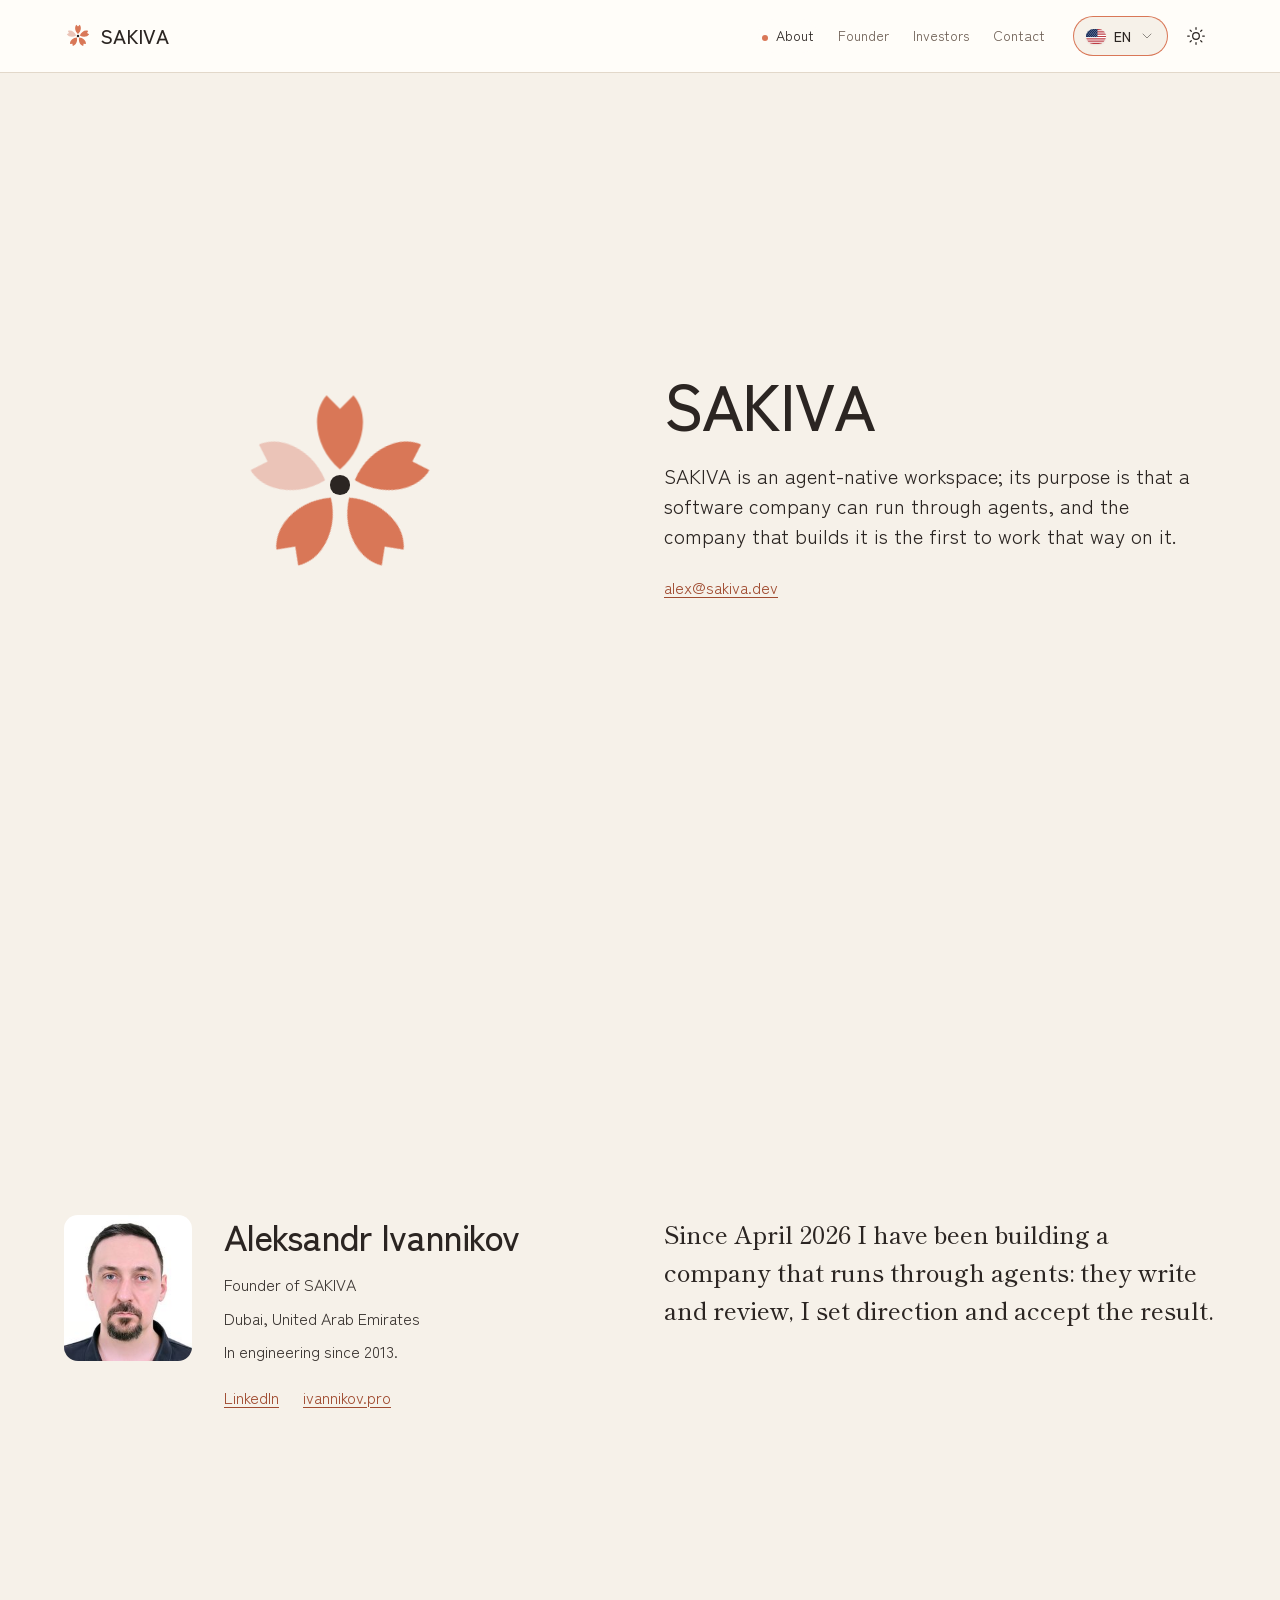
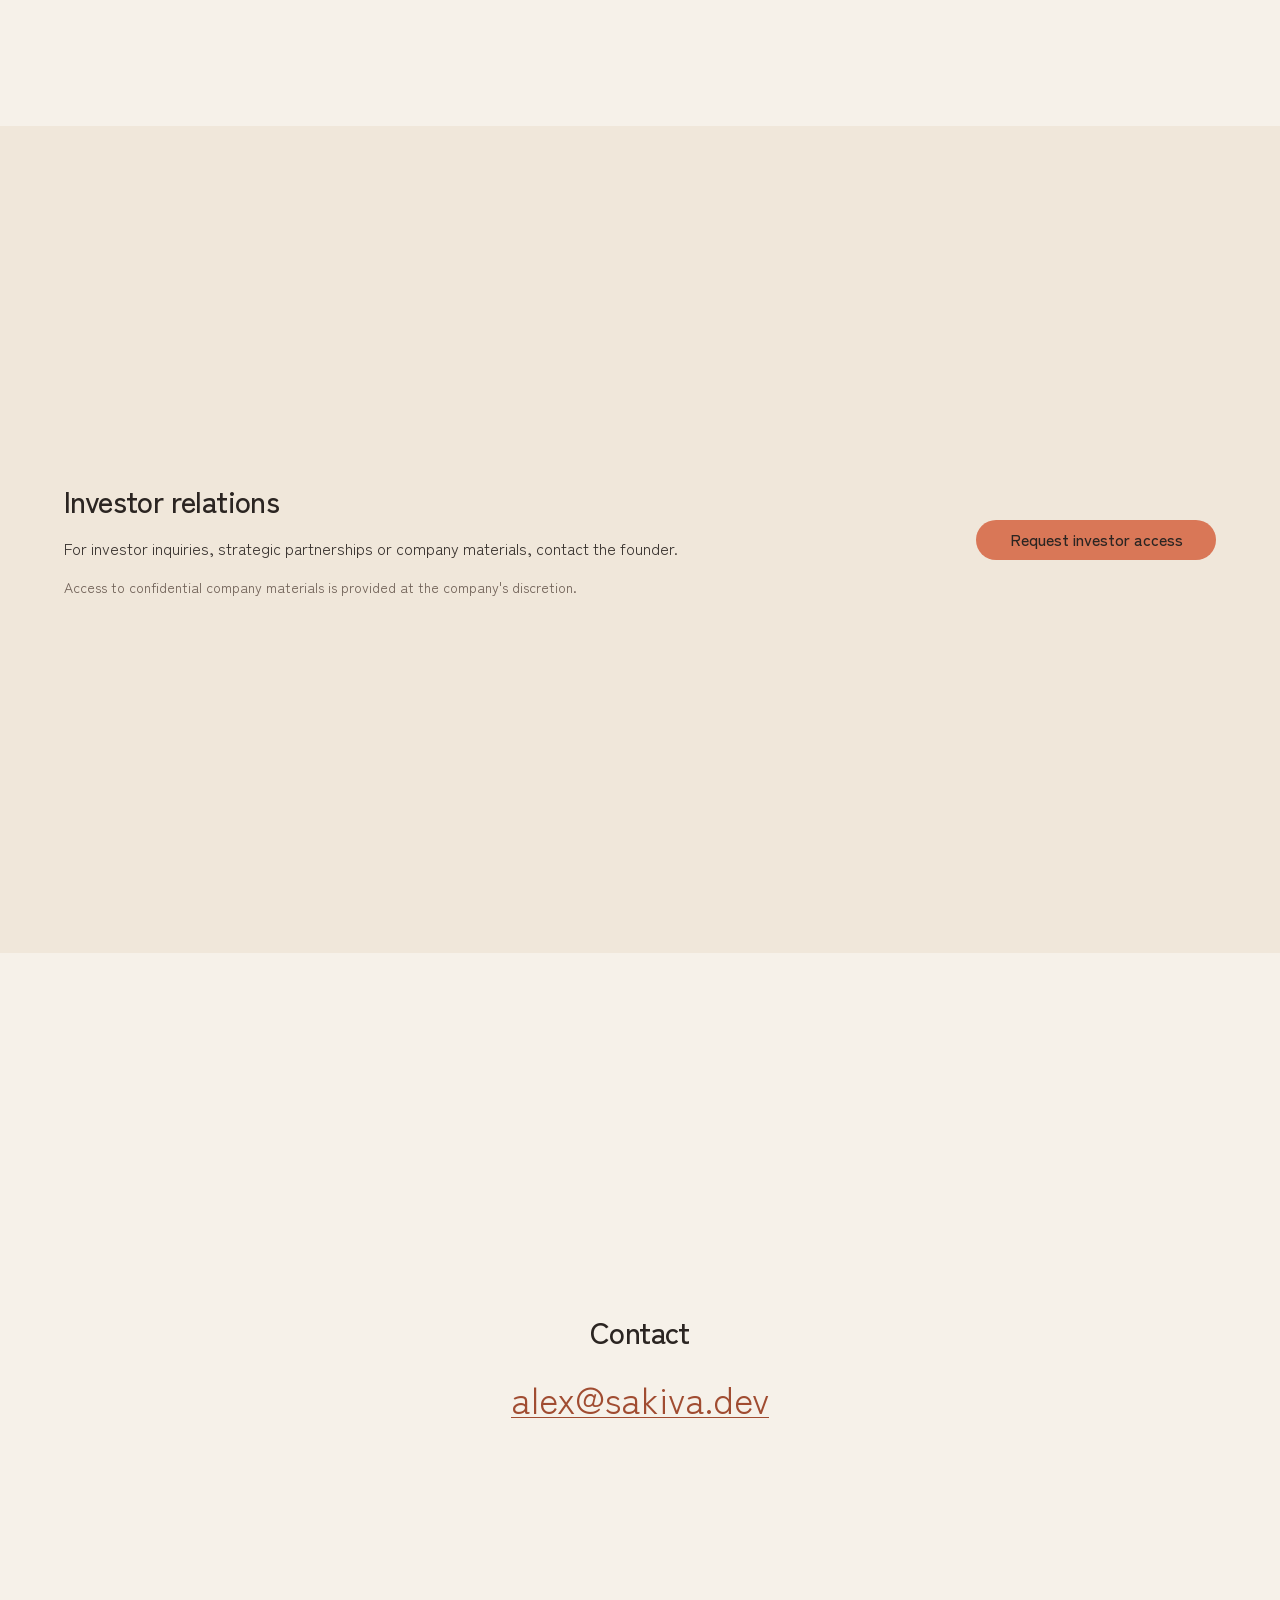
==== commit 8bc76622: "deploy: refresh SAKIVA coming-soon site" ====
--- a/index.html
+++ b/index.html
@@ -1 +1 @@
-<!DOCTYPE html><html lang="en" data-theme="light" data-surface="landing"><head><meta charSet="utf-8"/><link rel="preconnect" href="/" crossorigin=""/><meta name="viewport" content="width=device-width, initial-scale=1"/><link rel="preload" as="image" href="/lockup.svg"/><link rel="stylesheet" href="/_next/static/chunks/2p_d8a6arkgcq.css" data-precedence="next"/><link rel="stylesheet" href="/_next/static/chunks/14bn0-d9wpjma.css" data-precedence="next"/><link rel="stylesheet" href="/_next/static/chunks/0lrj1jxxz-5aw.css" data-precedence="next"/><link rel="preload" as="script" fetchPriority="low" href="/_next/static/chunks/02_wwtkxlkn-n.js"/><script src="/_next/static/chunks/3sglo9llq9rbw.js" async=""></script><script src="/_next/static/chunks/3l-hb7hmm3yqo.js" async=""></script><script src="/_next/static/chunks/turbopack-04ttokovk4lpv.js" async=""></script><script src="/_next/static/chunks/2kwkedpx320ik.js" async=""></script><script src="/_next/static/chunks/2ets--5knq85j.js" async=""></script><script src="/_next/static/chunks/36q6bdxk815lh.js" async=""></script><script src="/_next/static/chunks/19wjn-sdgfl3v.js" async=""></script><script src="/_next/static/chunks/3-e6wbqhkvxz_.js" async=""></script><script src="/_next/static/chunks/113t2bqz-2shv.js" async=""></script><script src="/_next/static/chunks/30-_1dh7g14i7.js" async=""></script><meta name="theme-color" content="#F6F1E9" media="(prefers-color-scheme: light)"/><meta name="theme-color" content="#1F1A17" media="(prefers-color-scheme: dark)"/><title>SAKIVA -- Coming soon</title><meta name="description" content="SAKIVA is an agent-native workspace; its purpose is that a software company can run through agents, and the company that builds it is the first to work that way on it."/><meta name="application-name" content="SAKIVA"/><link rel="manifest" href="/site.webmanifest"/><meta name="publisher" content="SAKIVA"/><meta name="robots" content="index, follow"/><link rel="canonical" href="https://sakiva.dev/"/><link rel="alternate" hrefLang="en" href="https://sakiva.dev/"/><link rel="alternate" hrefLang="ru" href="https://sakiva.dev/ru/"/><link rel="alternate" hrefLang="x-default" href="https://sakiva.dev/"/><meta property="og:title" content="SAKIVA -- Coming soon"/><meta property="og:description" content="SAKIVA is an agent-native workspace; its purpose is that a software company can run through agents, and the company that builds it is the first to work that way on it."/><meta property="og:url" content="https://sakiva.dev/"/><meta property="og:site_name" content="SAKIVA"/><meta property="og:locale" content="en_US"/><meta property="og:image" content="https://sakiva.dev/og-image-1200x630.png"/><meta property="og:image:width" content="1200"/><meta property="og:image:height" content="630"/><meta property="og:image:alt" content="SAKIVA"/><meta property="og:locale:alternate" content="ru_RU"/><meta property="og:type" content="website"/><meta name="twitter:card" content="summary_large_image"/><meta name="twitter:title" content="SAKIVA -- Coming soon"/><meta name="twitter:description" content="SAKIVA is an agent-native workspace; its purpose is that a software company can run through agents, and the company that builds it is the first to work that way on it."/><meta name="twitter:image" content="https://sakiva.dev/og-image-1200x630.png"/><meta name="twitter:image:alt" content="SAKIVA"/><meta name="twitter:image:width" content="1200"/><meta name="twitter:image:height" content="630"/><link rel="icon" href="/favicon.ico" sizes="48x48"/><link rel="icon" href="/favicon.svg" type="image/svg+xml"/><link rel="apple-touch-icon" href="/apple-touch-icon.png"/><meta name="next-size-adjust" content=""/><script>(function(){try{document.documentElement.setAttribute("data-theme",window.matchMedia("(prefers-color-scheme: dark)").matches?"dark":"light")}catch(e){}})();</script><script src="/_next/static/chunks/0cz1d0mv5g_q7.js" noModule=""></script></head><body><div hidden=""><!--$--><!--/$--></div><script type="application/ld+json">{"@context":"https://schema.org","@graph":[{"@type":"Organization","@id":"https://sakiva.dev/#organization","name":"SAKIVA","url":"https://sakiva.dev/","logo":"https://sakiva.dev/lockup.svg","email":"alex@sakiva.dev","sameAs":["https://github.com/sakiva-dev"]},{"@type":"WebSite","@id":"https://sakiva.dev/#website","url":"https://sakiva.dev/","name":"SAKIVA","description":"SAKIVA is an agent-native workspace; its purpose is that a software company can run through agents, and the company that builds it is the first to work that way on it.","inLanguage":["en","ru"],"publisher":{"@id":"https://sakiva.dev/#organization"},"hasPart":[{"@id":"https://sakiva.dev/#webpage"},{"@id":"https://sakiva.dev/ru/#webpage"}]}]}</script><main class="page-main"><script type="application/ld+json">{"@context":"https://schema.org","@type":"WebPage","@id":"https://sakiva.dev/#webpage","name":"SAKIVA -- Coming soon","description":"SAKIVA is an agent-native workspace; its purpose is that a software company can run through agents, and the company that builds it is the first to work that way on it.","url":"https://sakiva.dev/","inLanguage":"en","isPartOf":{"@id":"https://sakiva.dev/#website"},"publisher":{"@id":"https://sakiva.dev/#organization"}}</script><section class="status-page"><section class="section"><div class="container"><div class="ds-stack ds-gap-xl ds-align-start"><div class="ds-hstack ds-gap-xl ds-align-center ds-wrap"><img class="ds-img" alt="SAKIVA" src="/lockup.svg" width="266" height="100"/><details class="lang-switcher"><summary class="lang-switcher__trigger" aria-label="Choose language: English"><span class="lang-switcher__inner"><span class="fi fi-us lang-switcher__flag"></span><span class="lang-switcher__code">EN</span><span class="lang-switcher__chev"><svg xmlns="http://www.w3.org/2000/svg" width="16" height="16" viewBox="0 0 24 24" fill="none" stroke="currentColor" stroke-width="1.5" stroke-linecap="round" stroke-linejoin="round" transform="rotate(90)" aria-hidden="true"><path d="m9 18 6-6-6-6"></path></svg></span></span></summary><div class="lang-switcher__panel" role="menu"><button type="button" role="menuitem" aria-current="true" class="lang-switcher__item lang-switcher__item--active"><span class="fi fi-us lang-switcher__flag"></span><span>English</span></button><button type="button" role="menuitem" class="lang-switcher__item"><span class="fi fi-ru lang-switcher__flag"></span><span>Русский</span></button></div></details></div><h1 class="ds-h1">Coming soon</h1><p class="ds-lead">SAKIVA is an agent-native workspace; its purpose is that a software company can run through agents, and the company that builds it is the first to work that way on it.</p><a class="ds-link" href="mailto:alex@sakiva.dev">alex@sakiva.dev</a></div></div></section></section></main><!--$--><!--/$--><script src="/_next/static/chunks/02_wwtkxlkn-n.js" id="_R_" async=""></script><script>(self.__next_f=self.__next_f||[]).push([0])</script><script>self.__next_f.push([1,"1:\"$Sreact.fragment\"\n2:I[26894,[\"/_next/static/chunks/2kwkedpx320ik.js\"],\"default\"]\n3:I[52618,[\"/_next/static/chunks/2kwkedpx320ik.js\"],\"default\"]\n4:I[32334,[\"/_next/static/chunks/2kwkedpx320ik.js\",\"/_next/static/chunks/2ets--5knq85j.js\",\"/_next/static/chunks/36q6bdxk815lh.js\"],\"SystemTheme\"]\n5:I[61665,[\"/_next/static/chunks/2kwkedpx320ik.js\",\"/_next/static/chunks/19wjn-sdgfl3v.js\"],\"StaticNotFound\"]\n8:I[35506,[\"/_next/static/chunks/2kwkedpx320ik.js\"],\"OutletBoundary\"]\n9:\"$Sreact.suspense\"\nb:I[35506,[\"/_next/static/chunks/2kwkedpx320ik.js\"],\"ViewportBoundary\"]\nd:I[35506,[\"/_next/static/chunks/2kwkedpx320ik.js\"],\"MetadataBoundary\"]\nf:I[14924,[\"/_next/static/chunks/2kwkedpx320ik.js\"],\"default\",1]\n:HL[\"/_next/static/chunks/2p_d8a6arkgcq.css\",\"style\"]\n:HL[\"/_next/static/chunks/14bn0-d9wpjma.css\",\"style\"]\n:HL[\"/_next/static/chunks/0lrj1jxxz-5aw.css\",\"style\"]\n:HC[\"/\",\"\"]\n0:{\"P\":null,\"c\":[\"\",\"en\",\"\"],\"q\":\"\",\"i\":false,\"f\":[[[\"\",{\"children\":[[\"locale\",\"en\",\"d\",[\"llms-full.txt\",\"llms.txt\"]],{\"children\":[\"__PAGE__\",{},\"$undefined\",\"$undefined\",4608]},\"$undefined\",\"$undefined\",4608]},\"$undefined\",\"$undefined\",4624],[[\"$\",\"$1\",\"c\",{\"children\":[[[\"$\",\"link\",\"0\",{\"rel\":\"stylesheet\",\"href\":\"/_next/static/chunks/2p_d8a6arkgcq.css\",\"precedence\":\"next\",\"crossOrigin\":\"$undefined\",\"nonce\":\"$undefined\"}],[\"$\",\"link\",\"1\",{\"rel\":\"stylesheet\",\"href\":\"/_next/static/chunks/14bn0-d9wpjma.css\",\"precedence\":\"next\",\"crossOrigin\":\"$undefined\",\"nonce\":\"$undefined\"}],[\"$\",\"link\",\"2\",{\"rel\":\"stylesheet\",\"href\":\"/_next/static/chunks/0lrj1jxxz-5aw.css\",\"precedence\":\"next\",\"crossOrigin\":\"$undefined\",\"nonce\":\"$undefined\"}],[\"$\",\"script\",\"script-0\",{\"src\":\"/_next/static/chunks/2kwkedpx320ik.js\",\"async\":true,\"nonce\":\"$undefined\"}]],[\"$\",\"$L2\",null,{\"parallelRouterKey\":\"children\",\"error\":\"$undefined\",\"errorStyles\":\"$undefined\",\"errorScripts\":\"$undefined\",\"template\":[\"$\",\"$L3\",null,{}],\"templateStyles\":\"$undefined\",\"templateScripts\":\"$undefined\",\"notFound\":[[\"$\",\"html\",null,{\"lang\":\"en\",\"data-theme\":\"light\",\"data-surface\":\"landing\",\"suppressHydrationWarning\":true,\"children\":[[\"$\",\"head\",null,{\"children\":[\"$\",\"script\",null,{\"dangerouslySetInnerHTML\":{\"__html\":\"(function(){try{document.documentElement.setAttribute(\\\"data-theme\\\",window.matchMedia(\\\"(prefers-color-scheme: dark)\\\").matches?\\\"dark\\\":\\\"light\\\")}catch(e){}})();\"}}]}],[\"$\",\"body\",null,{\"children\":[\"$\",\"$L4\",null,{\"children\":[\"$\",\"$L5\",null,{}]}]}]]}],[]],\"forbidden\":\"$undefined\",\"unauthorized\":\"$undefined\"}]]}],{\"children\":[[\"$\",\"$1\",\"c\",{\"children\":[[[\"$\",\"script\",\"script-0\",{\"src\":\"/_next/static/chunks/2ets--5knq85j.js\",\"async\":true,\"nonce\":\"$undefined\"}],[\"$\",\"script\",\"script-1\",{\"src\":\"/_next/static/chunks/36q6bdxk815lh.js\",\"async\":true,\"nonce\":\"$undefined\"}]],\"$L6\"]}],{\"children\":[[\"$\",\"$1\",\"c\",{\"children\":[\"$L7\",[[\"$\",\"script\",\"script-0\",{\"src\":\"/_next/static/chunks/3-e6wbqhkvxz_.js\",\"async\":true,\"nonce\":\"$undefined\"}]],[\"$\",\"$L8\",null,{\"children\":[\"$\",\"$9\",null,{\"name\":\"Next.MetadataOutlet\",\"children\":\"$@a\"}]}]]}],{},null,false,null]},null,false,null]},null,false,null],[\"$\",\"$1\",\"h\",{\"children\":[null,[\"$\",\"$Lb\",null,{\"children\":\"$Lc\"}],[\"$\",\"div\",null,{\"hidden\":true,\"children\":[\"$\",\"$Ld\",null,{\"children\":[\"$\",\"$9\",null,{\"name\":\"Next.Metadata\",\"children\":\"$Le\"}]}]}],[\"$\",\"meta\",null,{\"name\":\"next-size-adjust\",\"content\":\"\"}]]}],false]],\"m\":\"$undefined\",\"G\":[\"$f\",[[\"$\",\"link\",\"0\",{\"rel\":\"stylesheet\",\"href\":\"/_next/static/chunks/2p_d8a6arkgcq.css\",\"precedence\":\"next\",\"crossOrigin\":\"$undefined\",\"nonce\":\"$undefined\"}],[\"$\",\"link\",\"1\",{\"rel\":\"stylesheet\",\"href\":\"/_next/static/chunks/14bn0-d9wpjma.css\",\"precedence\":\"next\",\"crossOrigin\":\"$undefined\",\"nonce\":\"$undefined\"}],[\"$\",\"link\",\"2\",{\"rel\":\"stylesheet\",\"href\":\"/_next/static/chunks/0lrj1jxxz-5aw.css\",\"precedence\":\"next\",\"crossOrigin\":\"$undefined\",\"nonce\":\"$undefined\"}]]],\"S\":true,\"h\":null,\"r\":\"$undefined\",\"s\":\"$undefined\",\"a\":\"$undefined\",\"l\":\"$undefined\",\"p\":\"$undefined\",\"d\":\"$undefined\",\"b\":\"90RnKn-jvPCaY-HYLlW_S\"}\n11:I[79360,[\"/_next/static/chunks/2kwkedpx320ik.js\",\"/_next/static/chunks/2ets--5knq85j.js\",\"/_next/static/chunks/36q6bdxk815lh.js\",\"/_next/static/chunks/3-e6wbqhkvxz_.js\"],\"BrandLockup\"]\n12:I[56939,[\"/_next/static/chunks/2kwkedpx320ik.js\",\"/_next/static/chunks/2ets--5knq85j.js\",\"/_next/static/chunks/36q6bdxk815lh.js\",\"/_next/static/chunks/3-e6wbqhkvxz_.js\"],\"LocaleSwitcher\"]\n6:[\"$\",\"html\",null,{\"lang\":\"en\",\"data-theme\":\"light\",\"data-surface\":\"landing\",\"suppressHydrationWarning\":true,\"children\":[[\"$\",\"head\",null,{\"children\":[\"$\",\"script\",null,{\"dangerouslySetInnerHTML\":{\"__html\":\"(function(){try{document.documentElement.setAttribute(\\\"data-theme\\\",window.matchMedia(\\\"(prefers-color-scheme: dark)\\\").matches?\\\"dark\\\":\\\"light\\\")}catch(e){}})();\"}}]}],[\"$\",\"body\",null,{\"children\":[[\"$\",\"script\",null,{\"type\":\"application/ld+json\",\"dangerouslySetInnerHTML\":{\"__html\":\"{\\\"@context\\\":\\\"https://schema.org\\\",\\\"@graph\\\":[{\\\"@type\\\":\\\"Organization\\\",\\\"@id\\\":\\\"https://sakiva.dev/#organization\\\",\\\"name\\\":\\\"SAKIVA\\\",\\\"url\\\":\\\"https://sakiva.dev/\\\",\\\"logo\\\":\\\"https://sakiva.dev/lockup.svg\\\",\\\"email\\\":\\\"alex@sakiva.dev\\\",\\\"sameAs\\\":[\\\"https://github.com/sakiva-dev\\\"]},{\\\"@type\\\":\\\"WebSite\\\",\\\"@id\\\":\\\"https://sakiva.dev/#website\\\",\\\"url\\\":\\\"https://sakiva.dev/\\\",\\\"name\\\":\\\"SAKIVA\\\",\\\"description\\\":\\\"SAKIVA is an agent-native workspace; its purpose is that a software company can run through agents, and the company that builds it is the first to work that way on it.\\\",\\\"inLanguage\\\":[\\\"en\\\",\\\"ru\\\"],\\\"publisher\\\":{\\\"@id\\\":\\\"https://sakiva.dev/#organization\\\"},\\\"hasPart\\\":[{\\\"@id\\\":\\\"https://sakiva.dev/#webpage\\\"},{\\\"@id\\\":\\\"https://sakiva.dev/ru/#webpage\\\"}]}]}\"}}],\"$L10\"]}]]}]\n7:[\"$undefined\",[\"$\",\"main\",null,{\"className\":\"page-main\",\"children\":[[\"$\",\"script\",null,{\"type\":\"application/ld+json\",\"dangerouslySetInnerHTML\":{\"__html\":\"{\\\"@context\\\":\\\"https://schema.org\\\",\\\"@type\\\":\\\"WebPage\\\",\\\"@id\\\":\\\"https://sakiva.dev/#webpage\\\",\\\"name\\\":\\\"SAKIVA -- Coming soon\\\",\\\"description\\\":\\\"SAKIVA is an agent-native workspace; its purpose is that a software company can run through agents, and the company that builds it is the first to work that way on it.\\\",\\\"url\\\":\\\"https://sakiva.dev/\\\",\\\"inLanguage\\\":\\\"en\\\",\\\"isPartOf\\\":{\\\"@id\\\":\\\"https://sakiva.dev/#website\\\"},\\\"publisher\\\":{\\\"@id\\\":\\\"https://sakiva.dev/#organization\\\"}}\"}}],[\"$\",\"section\",null,{\"className\":\"status-page\",\"children\":[\"$\",\"section\",null,{\"className\":\"section\",\"children\":[\"$undefined\",[\"$\",\"div\",null,{\"className\":\"container\",\"children\":[\"$\",\"div\",null,{\"className\":\"ds-stack ds-gap-xl ds-align-start\",\"children\":[[\"$\",\"div\",null,{\"className\":\"ds-hstack ds-gap-xl ds-align-center ds-wrap\",\"children\":[[\"$\",\"$L11\",null,{}],[\"$\",\"$L12\",null,{}]]}],[\"$\",\"h1\",null,{\"className\":\"ds-h1\",\"children\":\"Coming soon\"}],[\"$\",\"p\",null,{\"className\":\"ds-lead\",\"children\":\"SAKIVA is an agent-native workspace; its purpose is that a software company can run through agents, and the company that builds it is the first to work that way on it.\"}],[\"$\",\"a\",null,{\"className\":\"ds-link\",\"href\":\"mailto:alex@sakiva.dev\",\"children\":\"alex@sakiva.dev\"}]]}]}]]}]}]]}],\"$undefined\"]\n13:I[85829,[\"/_next/static/chunks/2kwkedpx320ik.js\",\"/_next/static/chunks/2ets--5knq85j.js\",\"/_next/static/chunks/36q6bdxk815lh.js\"],\"default\"]\n14:I[32622,[\"/_next/static/chunks/2kwkedpx320ik.js\",\"/_next/static/chunks/2ets--5knq85j.js\",\"/_next/static/chunks/36q6bdxk815lh.js\",\"/_next/static/chunks/113t2bqz-2shv.js\"],\"default\"]\n15:I[22598,[\"/_next/static/chunks/2kwkedpx320ik.js\",\"/_next/static/chunks/2ets--5knq85j.js\",\"/_next/static/chunks/36q6bdxk815lh.js\",\"/_next/static/chunks/30-_1dh7g14i7.js\"],\"default\"]\n10:[\"$\",\"$L13\",null,{\"formats\":\"$undefined\",\"locale\":\"en\",\"messages\":{\"site\":{\"title\":\"SAKIVA -- Coming soon\",\"heading\":\"Coming soon\",\"description\":\"SAKIVA is an agent-native workspace; its purpose is that a software company can run through agents, and the company that builds it is the first to work that way on it.\"},\"error\":{\"code\":\"500\",\"title\":\"Something went wrong\",\"description\":\"The page could not be displayed. Return to the home page.\",\"backHome\":\"Back to home\"},\"notFound\":{\"code\":\"404\",\"title\":\"Page not found\",\"description\":\"There is no page at this address.\",\"backHome\":\"Back to home\"}},\"now\":\"$undefined\",\"timeZone\":\"UTC\",\"children\":[\"$\",\"$L4\",null,{\"children\":[\"$\",\"$L2\",null,{\"parallelRouterKey\":\"children\",\"error\":\"$14\",\"errorStyles\":[],\"errorScripts\":[[\"$\",\"script\",\"script-0\",{\"src\":\"/_next/static/chunks/113t2bqz-2shv.js\",\"async\":true,\"nonce\":\"$undefined\"}]],\"template\":[\"$\",\"$L3\",null,{}],\"templateStyles\":\"$undefined\",\"templateScripts\":\"$undefined\",\"notFound\":[[\"$\",\"$L15\",null,{}],[]],\"forbidden\":\"$undefined\",\"unauthorized\":\"$undefined\"}]}]}]\nc:[[\"$\",\"meta\",\"0\",{\"charSet\":\"utf-8\"}],[\"$\",\"meta\",\"1\",{\"name\":\"viewport\",\"content\":\"width=device-width, initial-scale=1\"}],[\"$\",\"meta\",\"2\",{\"name\":\"theme-color\",\"content\":\"#F6F1E9\",\"media\":\"(prefers-color-scheme: light)\"}],[\"$\",\"meta\",\"3\",{\"name\":\"theme-color\",\"content\":\"#1F1A17\",\"media\":\"(prefers-color-scheme: dark)\"}]]\n16:I[29197,[\"/_next/static/chunks/2kwkedpx320ik.js\"],\"IconMark\"]\na:null\ne:[[\"$\",\"title\",\"0\",{\"children\":\"SAKIVA -- Coming soon\"}],[\"$\",\"meta\",\"1\",{\"name\":\"description\",\"content\":\"SAKIVA is an agent-native workspace; its purpose is that a software company can run through agents, and the company that builds it is the first to work that way on it.\"}],[\"$\",\"meta\",\"2\",{\"name\":\"application-name\",\"content\":\"SAKIVA\"}],[\"$\",\"link\",\"3\",{\"rel\":\"manifest\",\"href\":\"/site.webmanifest\",\"crossOrigin\":\"$undefined\"}],[\"$\",\"meta\",\"4\",{\"name\":\"publisher\",\"content\":\"SAKIVA\"}],[\"$\",\"meta\",\"5\",{\"name\":\"robots\",\"content\":\"index, follow\"}],[\"$\",\"link\",\"6\",{\"rel\":\"canonical\",\"href\":\"https://sakiva.dev/\"}],[\"$\",\"link\",\"7\",{\"rel\":\"alternate\",\"hrefLang\":\"en\",\"href\":\"https://sakiva.dev/\"}],[\"$\",\"link\",\"8\",{\"rel\":\"alternate\",\"hrefLang\":\"ru\",\"href\":\"https://sakiva.dev/ru/\"}],[\"$\",\"link\",\"9\",{\"rel\":\"alternate\",\"hrefLang\":\"x-default\",\"href\":\"https://sakiva.dev/\"}],[\"$\",\"meta\",\"10\",{\"property\":\"og:title\",\"content\":\"SAKIVA -- Coming soon\"}],[\"$\",\"meta\",\"11\",{\"property\":\"og:description\",\"content\":\"SAKIVA is an agent-native workspace; its purpose is that a software company can run through agents, and the company that builds it is the first to work that way on it.\"}],[\"$\",\"meta\",\"12\",{\"property\":\"og:url\",\"content\":\"https://sakiva.dev/\"}],[\"$\",\"meta\",\"13\",{\"property\":\"og:site_name\",\"content\":\"SAKIVA\"}],[\"$\",\"meta\",\"14\",{\"property\":\"og:locale\",\"content\":\"en_US\"}],[\"$\",\"meta\",\"15\",{\"property\":\"og:image\",\"content\":\"https://sakiva.dev/og-image-1200x630.png\"}],[\"$\",\"meta\",\"16\",{\"property\":\"og:image:width\",\"content\":\"1200\"}],[\"$\",\"meta\",\"17\",{\"property\":\"og:image:height\",\"content\":\"630\"}],[\"$\",\"meta\",\"18\",{\"property\":\"og:image:alt\",\"content\":\"SAKIVA\"}],[\"$\",\"meta\",\"19\",{\"property\":\"og:locale:alternate\",\"content\":\"ru_RU\"}],[\"$\",\"meta\",\"20\",{\"property\":\"og:type\",\"content\":\"website\"}],[\"$\",\"meta\",\"21\",{\"name\":\"twitter:card\",\"content\":\"summary_large_image\"}],[\"$\",\"meta\",\"22\",{\"name\":\"twitter:title\",\"content\":\"SAKIVA -- Coming soon\"}],[\"$\",\"meta\",\"23\",{\"name\":\"twitter:description\",\"content\":\"SAKIVA is an agent-native workspace; its purpose is that a software company can run through agents, and the company that builds it is the first to work that way on it.\"}],[\"$\",\"meta\",\"24\",{\"name\":\"twitter:image\",\"content\":\"https://sakiva.dev/og-image-1200x630.png\"}],[\"$\",\"meta\",\"25\",{\"name\":\"twitter:image:alt\",\"content\":\"SAKIVA\"}],[\"$\",\"meta\",\"26\",{\"name\":\"twitter:image:width\",\"content\":\"1200\"}],[\"$\",\"meta\",\"27\",{\"name\":\"twitter:image:height\",\"content\":\"630\"}],[\"$\",\"link\",\"28\",{\"rel\":\"icon\",\"href\":\"/favicon.ico\",\"sizes\":\"48x48\"}],[\"$\",\"link\",\"29\",{\"rel\":\"icon\",\"href\":\"/favicon.svg\",\"type\":\"image/svg+xml\"}],[\"$\",\"link\",\"30\",{\"rel\":\"apple-touch-icon\",\"href\":\"/apple-touch-icon.png\"}],[\"$\",\"$L16\",\"31\",{}]]\n"])</script></body></html>+<!DOCTYPE html><html lang="en" data-theme="light" data-surface="landing"><head><meta charSet="utf-8"/><link rel="preconnect" href="/" crossorigin=""/><meta name="viewport" content="width=device-width, initial-scale=1"/><link rel="preload" href="/founder-portrait.jpg" as="image"/><link rel="stylesheet" href="/_next/static/chunks/3yzp7l1yrte7u.css" data-precedence="next"/><link rel="stylesheet" href="/_next/static/chunks/142g7c41fjhw4.css" data-precedence="next"/><link rel="stylesheet" href="/_next/static/chunks/0lrj1jxxz-5aw.css" data-precedence="next"/><link rel="preload" as="script" fetchPriority="low" href="/_next/static/chunks/37h0gpkacq27b.js"/><script src="/_next/static/chunks/3ido9xpuxbokx.js" async=""></script><script src="/_next/static/chunks/3l-hb7hmm3yqo.js" async=""></script><script src="/_next/static/chunks/turbopack-39t44-osk2qih.js" async=""></script><script src="/_next/static/chunks/2kwkedpx320ik.js" async=""></script><script src="/_next/static/chunks/2vbqd1f6d856e.js" async=""></script><script src="/_next/static/chunks/3bhrgd350-6wu.js" async=""></script><script src="/_next/static/chunks/2xqd-c9odx7p9.js" async=""></script><script src="/_next/static/chunks/28sufzf75yfb8.js" async=""></script><script src="/_next/static/chunks/1_vq48_-wm63m.js" async=""></script><script src="/_next/static/chunks/1u09_heceik07.js" async=""></script><meta name="theme-color" content="#F6F1E9" media="(prefers-color-scheme: light)"/><meta name="theme-color" content="#1F1A17" media="(prefers-color-scheme: dark)"/><title>SAKIVA — agent-native workspace</title><meta name="description" content="SAKIVA is an agent-native workspace; its purpose is that a software company can run through agents, and the company that builds it is the first to work that way on it."/><meta name="application-name" content="SAKIVA"/><link rel="manifest" href="/site.webmanifest"/><meta name="publisher" content="SAKIVA"/><meta name="robots" content="index, follow"/><link rel="canonical" href="https://sakiva.dev/"/><link rel="alternate" hrefLang="en" href="https://sakiva.dev/"/><link rel="alternate" hrefLang="es" href="https://sakiva.dev/es/"/><link rel="alternate" hrefLang="de" href="https://sakiva.dev/de/"/><link rel="alternate" hrefLang="fr" href="https://sakiva.dev/fr/"/><link rel="alternate" hrefLang="ru" href="https://sakiva.dev/ru/"/><link rel="alternate" hrefLang="x-default" href="https://sakiva.dev/"/><meta property="og:title" content="SAKIVA — agent-native workspace"/><meta property="og:description" content="SAKIVA is an agent-native workspace; its purpose is that a software company can run through agents, and the company that builds it is the first to work that way on it."/><meta property="og:url" content="https://sakiva.dev/"/><meta property="og:site_name" content="SAKIVA"/><meta property="og:locale" content="en_US"/><meta property="og:image" content="https://sakiva.dev/og-image-1200x630.png"/><meta property="og:image:width" content="1200"/><meta property="og:image:height" content="630"/><meta property="og:image:alt" content="SAKIVA"/><meta property="og:locale:alternate" content="es_ES"/><meta property="og:locale:alternate" content="de_DE"/><meta property="og:locale:alternate" content="fr_FR"/><meta property="og:locale:alternate" content="ru_RU"/><meta property="og:type" content="website"/><meta name="twitter:card" content="summary_large_image"/><meta name="twitter:title" content="SAKIVA — agent-native workspace"/><meta name="twitter:description" content="SAKIVA is an agent-native workspace; its purpose is that a software company can run through agents, and the company that builds it is the first to work that way on it."/><meta name="twitter:image" content="https://sakiva.dev/og-image-1200x630.png"/><meta name="twitter:image:alt" content="SAKIVA"/><meta name="twitter:image:width" content="1200"/><meta name="twitter:image:height" content="630"/><link rel="icon" href="/favicon.ico" sizes="48x48"/><link rel="icon" href="/favicon.svg" type="image/svg+xml"/><link rel="apple-touch-icon" href="/apple-touch-icon.png"/><meta name="next-size-adjust" content=""/><script src="/_next/static/chunks/0cz1d0mv5g_q7.js" noModule=""></script></head><body><div hidden=""><!--$--><!--/$--></div><script>(function(){var stored;try{stored=localStorage.getItem("theme")}catch(e){}var theme="light";if(stored==="light"||stored==="dark"){theme=stored}else{try{theme=window.matchMedia("(prefers-color-scheme: dark)").matches?"dark":"light"}catch(e){}}document.documentElement.setAttribute("data-theme",theme)})();</script><script type="application/ld+json">{"@context":"https://schema.org","@graph":[{"@type":"Organization","@id":"https://sakiva.dev/#organization","name":"SAKIVA","url":"https://sakiva.dev/","logo":"https://sakiva.dev/lockup.svg","email":"alex@sakiva.dev","sameAs":["https://github.com/sakiva-dev"],"founder":{"@type":"Person","name":"Aleksandr Ivannikov","jobTitle":"Founder of SAKIVA","image":"https://sakiva.dev/founder-portrait.jpg","sameAs":["https://www.linkedin.com/in/an-ivannikov","https://ivannikov.pro"]}},{"@type":"WebSite","@id":"https://sakiva.dev/#website","url":"https://sakiva.dev/","name":"SAKIVA","description":"SAKIVA is an agent-native workspace; its purpose is that a software company can run through agents, and the company that builds it is the first to work that way on it.","inLanguage":["en","es","de","fr","ru"],"publisher":{"@id":"https://sakiva.dev/#organization"},"hasPart":[{"@id":"https://sakiva.dev/#webpage"},{"@id":"https://sakiva.dev/es/#webpage"},{"@id":"https://sakiva.dev/de/#webpage"},{"@id":"https://sakiva.dev/fr/#webpage"},{"@id":"https://sakiva.dev/ru/#webpage"}]}]}</script><header class="ds-navbar"><div class="ds-navbar__inner"><div class="ds-navbar__brand"><a href="/" class="ds-wordmark ds-wordmark--gradient" aria-label="SAKIVA"><svg width="21" height="20" viewBox="-50 -50 100 100" fill="none" xmlns="http://www.w3.org/2000/svg" class="ds-wordmark__icon" aria-hidden="true"><g transform="rotate(0)"><path d="M0 -7 C-10 -15 -14 -31 -6 -40 L0 -34 L6 -40 C14 -31 10 -15 0 -7Z" fill="var(--accent)"></path></g><g transform="rotate(72)"><path d="M0 -7 C-10 -15 -14 -31 -6 -40 L0 -34 L6 -40 C14 -31 10 -15 0 -7Z" fill="var(--accent)"></path></g><g transform="rotate(144)"><path d="M0 -7 C-10 -15 -14 -31 -6 -40 L0 -34 L6 -40 C14 -31 10 -15 0 -7Z" fill="var(--accent)"></path></g><g transform="rotate(216)"><path d="M0 -7 C-10 -15 -14 -31 -6 -40 L0 -34 L6 -40 C14 -31 10 -15 0 -7Z" fill="var(--accent)"></path></g><g transform="rotate(288)"><path d="M0 -7 C-10 -15 -14 -31 -6 -40 L0 -34 L6 -40 C14 -31 10 -15 0 -7Z" fill="var(--petal)"></path></g><circle r="4.5" fill="var(--text)"></circle></svg><span class="ds-wordmark__text">SAKIVA</span></a></div><nav class="ds-navbar__nav" aria-label="Main navigation"><a href="#about" class="ds-navbar__link">About</a><a href="#founder" class="ds-navbar__link">Founder</a><a href="#investors" class="ds-navbar__link">Investors</a><a href="#contact" class="ds-navbar__link">Contact</a></nav><div class="ds-navbar__actions"><div class="ds-hstack ds-gap-sm"><details class="lang-switcher"><summary class="lang-switcher__trigger" aria-label="Choose language: English"><span class="lang-switcher__inner"><span class="fi fi-us lang-switcher__flag"></span><span class="lang-switcher__code">EN</span><span class="lang-switcher__chev"><svg xmlns="http://www.w3.org/2000/svg" width="16" height="16" viewBox="0 0 24 24" fill="none" stroke="currentColor" stroke-width="1.5" stroke-linecap="round" stroke-linejoin="round" transform="rotate(90)" aria-hidden="true"><path d="m9 18 6-6-6-6"></path></svg></span></span></summary><div class="lang-switcher__panel" role="menu"><button type="button" role="menuitem" aria-current="true" class="lang-switcher__item lang-switcher__item--active"><span class="fi fi-us lang-switcher__flag"></span><span>English</span></button><button type="button" role="menuitem" class="lang-switcher__item"><span class="fi fi-es lang-switcher__flag"></span><span>Español</span></button><button type="button" role="menuitem" class="lang-switcher__item"><span class="fi fi-de lang-switcher__flag"></span><span>Deutsch</span></button><button type="button" role="menuitem" class="lang-switcher__item"><span class="fi fi-fr lang-switcher__flag"></span><span>Français</span></button><button type="button" role="menuitem" class="lang-switcher__item"><span class="fi fi-ru lang-switcher__flag"></span><span>Русский</span></button></div></details><button class="theme-switcher" aria-label="Switch to dark mode" title="Dark mode"><span class="theme-switcher__inner"><span class="theme-switcher__icon theme-switcher__icon--active"><svg xmlns="http://www.w3.org/2000/svg" width="20" height="20" viewBox="0 0 24 24" fill="none" stroke="currentColor" stroke-width="1.5" stroke-linecap="round" stroke-linejoin="round" aria-hidden="true"><circle cx="12" cy="12" r="4"></circle><path d="M12 2v2"></path><path d="M12 20v2"></path><path d="m4.93 4.93 1.41 1.41"></path><path d="m17.66 17.66 1.41 1.41"></path><path d="M2 12h2"></path><path d="M20 12h2"></path><path d="m6.34 17.66-1.41 1.41"></path><path d="m19.07 4.93-1.41 1.41"></path></svg></span><span class="theme-switcher__icon "><svg xmlns="http://www.w3.org/2000/svg" width="20" height="20" viewBox="0 0 24 24" fill="none" stroke="currentColor" stroke-width="1.5" stroke-linecap="round" stroke-linejoin="round" aria-hidden="true"><path d="M20.985 12.486a9 9 0 1 1-9.473-9.472c.405-.022.617.46.402.803a6 6 0 0 0 8.268 8.268c.344-.215.825-.004.803.401"></path></svg></span></span></button></div></div><button type="button" class="mobile-menu__trigger ds-navbar__burger" aria-label="Menu" aria-expanded="false" aria-controls="_R_1alvivb_"><span class="mobile-menu__icon " aria-hidden="true"><span></span><span></span><span></span></span></button></div></header><main class="page-main"><script type="application/ld+json">{"@context":"https://schema.org","@type":"WebPage","@id":"https://sakiva.dev/#webpage","name":"SAKIVA — agent-native workspace","description":"SAKIVA is an agent-native workspace; its purpose is that a software company can run through agents, and the company that builds it is the first to work that way on it.","url":"https://sakiva.dev/","inLanguage":"en","isPartOf":{"@id":"https://sakiva.dev/#website"},"publisher":{"@id":"https://sakiva.dev/#organization"}}</script><section id="about" aria-labelledby="about-heading" class="brand-hero brand-hero--mark company-section--screen"><div class="company-container brand-hero__inner"><div class="brand-hero__brand"><span class="ds-wordmark ds-wordmark--gradient ds-wordmark--hero ds-wordmark--bloom" aria-hidden="true"><svg width="21" height="20" viewBox="-50 -50 100 100" fill="none" xmlns="http://www.w3.org/2000/svg" class="ds-wordmark__icon" aria-hidden="true"><g transform="rotate(0)"><path d="M0 -7 C-10 -15 -14 -31 -6 -40 L0 -34 L6 -40 C14 -31 10 -15 0 -7Z" fill="var(--accent)"></path></g><g transform="rotate(72)"><path d="M0 -7 C-10 -15 -14 -31 -6 -40 L0 -34 L6 -40 C14 -31 10 -15 0 -7Z" fill="var(--accent)"></path></g><g transform="rotate(144)"><path d="M0 -7 C-10 -15 -14 -31 -6 -40 L0 -34 L6 -40 C14 -31 10 -15 0 -7Z" fill="var(--accent)"></path></g><g transform="rotate(216)"><path d="M0 -7 C-10 -15 -14 -31 -6 -40 L0 -34 L6 -40 C14 -31 10 -15 0 -7Z" fill="var(--accent)"></path></g><g transform="rotate(288)"><path d="M0 -7 C-10 -15 -14 -31 -6 -40 L0 -34 L6 -40 C14 -31 10 -15 0 -7Z" fill="var(--petal)"></path></g><circle r="4.5" fill="var(--text)"></circle></svg></span></div><div class="brand-hero__copy"><h1 class="ds-h1" id="about-heading">SAKIVA</h1><p class="ds-lead">SAKIVA is an agent-native workspace; its purpose is that a software company can run through agents, and the company that builds it is the first to work that way on it.</p><a class="ds-link" href="mailto:alex@sakiva.dev">alex@sakiva.dev</a></div></div></section><section id="founder" aria-labelledby="founder-heading" class="profile-section profile-section--quoted company-section--screen"><div class="company-container profile-section__inner"><div class="profile-section__profile"><img class="profile-section__portrait" src="/founder-portrait.jpg" alt="Aleksandr Ivannikov" width="192" height="219"/><div class="profile-section__content"><div class="profile-section__details"><h2 class="ds-h2" id="founder-heading">Aleksandr Ivannikov</h2><span class="ds-body">Founder of SAKIVA</span><span class="ds-body">Dubai, United Arab Emirates</span><span class="ds-body">In engineering since 2013.</span></div><div class="profile-section__links"><a class="ds-link" href="https://www.linkedin.com/in/an-ivannikov" target="_blank" rel="noopener noreferrer">LinkedIn</a><a class="ds-link" href="https://ivannikov.pro" target="_blank" rel="noopener noreferrer">ivannikov.pro</a></div></div></div><figure class="profile-section__quote"><blockquote>Since April 2026 I have been building a company that runs through agents: they write and review, I set direction and accept the result.</blockquote></figure></div></section><section id="investors" aria-labelledby="investor-heading" class="action-section company-section--screen"><div class="company-container action-section__inner"><div class="action-section__copy"><h2 class="ds-h2" id="investor-heading">Investor relations</h2><p class="ds-body">For investor inquiries, strategic partnerships or company materials, contact the founder.</p><p class="ds-body-sm">Access to confidential company materials is provided at the company&#x27;s discretion.</p></div><div class="action-section__action"><a class="btn btn-primary btn-primary--w-auto" href="mailto:alex@sakiva.dev?subject=SAKIVA%20investor%20access%20request">Request investor access</a></div></div></section><section id="contact" aria-labelledby="contact-heading" class="contact-section company-section--screen"><div class="company-container contact-section__inner"><h2 class="ds-h2" id="contact-heading">Contact</h2><a class="ds-link" href="mailto:alex@sakiva.dev">alex@sakiva.dev</a></div></section></main><!--$--><!--/$--><script src="/_next/static/chunks/37h0gpkacq27b.js" id="_R_" async=""></script><script>(self.__next_f=self.__next_f||[]).push([0])</script><script>self.__next_f.push([1,"1:\"$Sreact.fragment\"\n2:I[26894,[\"/_next/static/chunks/2kwkedpx320ik.js\"],\"default\"]\n3:I[52618,[\"/_next/static/chunks/2kwkedpx320ik.js\"],\"default\"]\n4:I[18897,[\"/_next/static/chunks/2kwkedpx320ik.js\",\"/_next/static/chunks/2vbqd1f6d856e.js\",\"/_next/static/chunks/3bhrgd350-6wu.js\"],\"systemThemeScriptCode\"]\n5:I[32334,[\"/_next/static/chunks/2kwkedpx320ik.js\",\"/_next/static/chunks/2vbqd1f6d856e.js\",\"/_next/static/chunks/3bhrgd350-6wu.js\"],\"SystemTheme\"]\n6:I[61665,[\"/_next/static/chunks/2kwkedpx320ik.js\",\"/_next/static/chunks/2xqd-c9odx7p9.js\",\"/_next/static/chunks/3bhrgd350-6wu.js\"],\"StaticNotFound\"]\n9:I[35506,[\"/_next/static/chunks/2kwkedpx320ik.js\"],\"OutletBoundary\"]\na:\"$Sreact.suspense\"\nc:I[35506,[\"/_next/static/chunks/2kwkedpx320ik.js\"],\"ViewportBoundary\"]\ne:I[35506,[\"/_next/static/chunks/2kwkedpx320ik.js\"],\"MetadataBoundary\"]\n10:I[14924,[\"/_next/static/chunks/2kwkedpx320ik.js\"],\"default\",1]\n:HL[\"/_next/static/chunks/3yzp7l1yrte7u.css\",\"style\"]\n:HL[\"/_next/static/chunks/142g7c41fjhw4.css\",\"style\"]\n:HL[\"/_next/static/chunks/0lrj1jxxz-5aw.css\",\"style\"]\n:HC[\"/\",\"\"]\n0:{\"P\":null,\"c\":[\"\",\"en\",\"\"],\"q\":\"\",\"i\":false,\"f\":[[[\"\",{\"children\":[[\"locale\",\"en\",\"d\",[\"llms-full.txt\",\"llms.txt\"]],{\"children\":[\"__PAGE__\",{},\"$undefined\",\"$undefined\",4608]},\"$undefined\",\"$undefined\",4608]},\"$undefined\",\"$undefined\",4624],[[\"$\",\"$1\",\"c\",{\"children\":[[[\"$\",\"link\",\"0\",{\"rel\":\"stylesheet\",\"href\":\"/_next/static/chunks/3yzp7l1yrte7u.css\",\"precedence\":\"next\",\"crossOrigin\":\"$undefined\",\"nonce\":\"$undefined\"}],[\"$\",\"link\",\"1\",{\"rel\":\"stylesheet\",\"href\":\"/_next/static/chunks/142g7c41fjhw4.css\",\"precedence\":\"next\",\"crossOrigin\":\"$undefined\",\"nonce\":\"$undefined\"}],[\"$\",\"link\",\"2\",{\"rel\":\"stylesheet\",\"href\":\"/_next/static/chunks/0lrj1jxxz-5aw.css\",\"precedence\":\"next\",\"crossOrigin\":\"$undefined\",\"nonce\":\"$undefined\"}],[\"$\",\"script\",\"script-0\",{\"src\":\"/_next/static/chunks/2kwkedpx320ik.js\",\"async\":true,\"nonce\":\"$undefined\"}]],[\"$\",\"$L2\",null,{\"parallelRouterKey\":\"children\",\"error\":\"$undefined\",\"errorStyles\":\"$undefined\",\"errorScripts\":\"$undefined\",\"template\":[\"$\",\"$L3\",null,{}],\"templateStyles\":\"$undefined\",\"templateScripts\":\"$undefined\",\"notFound\":[[\"$\",\"html\",null,{\"lang\":\"en\",\"data-theme\":\"light\",\"data-surface\":\"landing\",\"suppressHydrationWarning\":true,\"children\":[\"$\",\"body\",null,{\"children\":[[\"$\",\"script\",null,{\"dangerouslySetInnerHTML\":{\"__html\":\"$4\"}}],[\"$\",\"$L5\",null,{\"children\":[\"$\",\"$L6\",null,{}]}]]}]}],[]],\"forbidden\":\"$undefined\",\"unauthorized\":\"$undefined\"}]]}],{\"children\":[[\"$\",\"$1\",\"c\",{\"children\":[[[\"$\",\"script\",\"script-0\",{\"src\":\"/_next/static/chunks/2vbqd1f6d856e.js\",\"async\":true,\"nonce\":\"$undefined\"}],[\"$\",\"script\",\"script-1\",{\"src\":\"/_next/static/chunks/3bhrgd350-6wu.js\",\"async\":true,\"nonce\":\"$undefined\"}]],\"$L7\"]}],{\"children\":[[\"$\",\"$1\",\"c\",{\"children\":[\"$L8\",[[\"$\",\"script\",\"script-0\",{\"src\":\"/_next/static/chunks/28sufzf75yfb8.js\",\"async\":true,\"nonce\":\"$undefined\"}]],[\"$\",\"$L9\",null,{\"children\":[\"$\",\"$a\",null,{\"name\":\"Next.MetadataOutlet\",\"children\":\"$@b\"}]}]]}],{},null,false,null]},null,false,null]},null,false,null],[\"$\",\"$1\",\"h\",{\"children\":[null,[\"$\",\"$Lc\",null,{\"children\":\"$Ld\"}],[\"$\",\"div\",null,{\"hidden\":true,\"children\":[\"$\",\"$Le\",null,{\"children\":[\"$\",\"$a\",null,{\"name\":\"Next.Metadata\",\"children\":\"$Lf\"}]}]}],[\"$\",\"meta\",null,{\"name\":\"next-size-adjust\",\"content\":\"\"}]]}],false]],\"m\":\"$undefined\",\"G\":[\"$10\",[[\"$\",\"link\",\"0\",{\"rel\":\"stylesheet\",\"href\":\"/_next/static/chunks/3yzp7l1yrte7u.css\",\"precedence\":\"next\",\"crossOrigin\":\"$undefined\",\"nonce\":\"$undefined\"}],[\"$\",\"link\",\"1\",{\"rel\":\"stylesheet\",\"href\":\"/_next/static/chunks/142g7c41fjhw4.css\",\"precedence\":\"next\",\"crossOrigin\":\"$undefined\",\"nonce\":\"$undefined\"}],[\"$\",\"link\",\"2\",{\"rel\":\"stylesheet\",\"href\":\"/_next/static/chunks/0lrj1jxxz-5aw.css\",\"precedence\":\"next\",\"crossOrigin\":\"$undefined\",\"nonce\":\"$undefined\"}]]],\"S\":true,\"h\":null,\"r\":\"$undefined\",\"s\":\"$undefined\",\"a\":\"$undefined\",\"l\":\"$undefined\",\"p\":\"$undefined\",\"d\":\"$undefined\",\"b\":\"qUKabCx15x8wU-_2F8sQ5\"}\n13:I[92931,[\"/_next/static/chunks/2kwkedpx320ik.js\",\"/_next/static/chunks/2vbqd1f6d856e.js\",\"/_next/static/chunks/3bhrgd350-6wu.js\",\"/_next/static/chunks/28sufzf75yfb8.js\"],\"Navbar\"]\n14:I[56939,[\"/_next/static/chunks/2kwkedpx320ik.js\",\"/_next/static/chunks/2vbqd1f6d856e.js\",\"/_next/static/chunks/3bhrgd350-6wu.js\",\"/_next/static/chunks/28sufzf75yfb8.js\"],\"LocaleSwitcher\"]\n15:I[6743,[\"/_next/static/chunks/2kwkedpx320ik.js\",\"/_next/static/chunks/2vbqd1f6d856e.js\",\"/_next/static/chunks/3bhrgd350-6wu.js\",\"/_next/static/chunks/28sufzf75yfb8.js\"],\"ThemeSwitcher\"]\n11:T430,{\"@context\":\"https://schema.org\",\"@graph\":[{\"@type\":\"Organization\",\"@id\":\"https://sakiva.dev/#organization\",\"name\":\"SAKIVA\",\"url\":\"https://sakiva.dev/\",\"logo\":\"https://sakiva.dev/lockup.svg\",\"email\":\"alex@sakiva.dev\",\"sameAs\":[\"https://github.com/sakiva-dev\"],\"founder\":{\"@type\":\"Person\",\"name\":\"Aleksandr Ivannikov\",\"jobTitle\":\"Founder of SAKIVA\",\"image\":\"https://sakiva.dev/founder-portrait.jpg\",\"sameAs\":[\"https://www.linkedin.com/in/an-ivannikov\",\"https://ivannikov.pro\"]}},{\"@type\":\"WebSite\",\"@id\":\"https://sakiva.dev/#website\",\"url\":\"https://sakiva.dev/\",\"name\":\"SAKIVA\",\"description\":\"SAKIVA is an agent-native workspace; its purpose is that a software company can run through agents, and the company that builds it is the first to work that way on it.\",\"inLanguage\":[\"en\",\"es\",\"de\",\"fr\",\"ru\"],\"publisher\":{\"@id\":\"https://sakiva.dev/#organization\"},\"hasPart\":[{\"@id\":\"https://sakiva.dev/#webpage\"},{\"@id\":\"https://sakiva.dev/es/#webpage\"},{\"@id\":\"https://sakiva.dev/de/#webpage\"},{\"@id\":\"https://sakiva.dev/fr/#webpage\"},{\"@id\":\"https://sakiva.dev/ru/#webpage\"}]}]}7:[\"$\",\"html\",null,{\"lang\":\"en\",\"data-theme\":\"light\",\"data-surface\":\"landing\",\"suppressHydrationWarning\":true,\"children\":[\"$\",\"body\",null,{\"children\":[[\"$\",\"script\",null,{\"dangerouslySetInnerHTML\":{\"__html\":\"$4\"}}],[\"$\",\"script\",null,{\"type\":\"application/ld+json\",\"dangerouslySetInnerHTML\":{\"__html\":\"$11\"}}],\"$L12\"]}]}]\n8:[[\"$\",\"$L13\",null,{\"brand\":[\"$\",\"a\",null,{\"href\":\"/\",\"className\":\"ds-wordmark ds-wordmark--gradient\",\"aria-label\":\"SAKIVA\",\"children\":[[\"$\",\"svg\",null,{\"width\":21,\"height\":20,\"viewBox\":\"-50 -50 100 100\",\"fill\":\"none\",\"xmlns\":\"http://www.w3.org/2000/svg\",\"className\":\"ds-wordmark__icon\",\"aria-hidden\":\"true\",\"children\":[[[\"$\",\"g\",\"0\",{\"transform\":\"rotate(0)\",\"children\":[\"$\",\"path\",null,{\"d\":\"M0 -7 C-10 -15 -14 -31 -6 -40 L0 -34 L6 -40 C14 -31 10 -15 0 -7Z\",\"fill\":\"var(--accent)\"}]}],[\"$\",\"g\",\"72\",{\"transform\":\"rotate(72)\",\"children\":[\"$\",\"path\",null,{\"d\":\"M0 -7 C-10 -15 -14 -31 -6 -40 L0 -34 L6 -40 C14 -31 10 -15 0 -7Z\",\"fill\":\"var(--accent)\"}]}],[\"$\",\"g\",\"144\",{\"transform\":\"rotate(144)\",\"children\":[\"$\",\"path\",null,{\"d\":\"M0 -7 C-10 -15 -14 -31 -6 -40 L0 -34 L6 -40 C14 -31 10 -15 0 -7Z\",\"fill\":\"var(--accent)\"}]}],[\"$\",\"g\",\"216\",{\"transform\":\"rotate(216)\",\"children\":[\"$\",\"path\",null,{\"d\":\"M0 -7 C-10 -15 -14 -31 -6 -40 L0 -34 L6 -40 C14 -31 10 -15 0 -7Z\",\"fill\":\"var(--accent)\"}]}],[\"$\",\"g\",\"288\",{\"transform\":\"rotate(288)\",\"children\":[\"$\",\"path\",null,{\"d\":\"M0 -7 C-10 -15 -14 -31 -6 -40 L0 -34 L6 -40 C14 -31 10 -15 0 -7Z\",\"fill\":\"var(--petal)\"}]}]],[\"$\",\"circle\",null,{\"r\":\"4.5\",\"fill\":\"var(--text)\"}]]}],[\"$\",\"span\",null,{\"className\":\"ds-wordmark__text\",\"children\":\"SAKIVA\"}]]}],\"links\":[{\"label\":\"About\",\"href\":\"#about\",\"sectionId\":\"about\"},{\"label\":\"Founder\",\"href\":\"#founder\",\"sectionId\":\"founder\"},{\"label\":\"Investors\",\"href\":\"#investors\",\"sectionId\":\"investors\"},{\"label\":\"Contact\",\"href\":\"#contact\",\"sectionId\":\"contact\"}],\"navigationLabel\":\"Main navigation\",\"mobileNavigationLabel\":\"Menu\",\"closeMenuLabel\":\"Close menu\",\"pathname\":\"en\",\"mobileMenuVariant\":\"fullscreen\",\"mobileActions\":[[\"$\",\"$L14\",null,{}],[\"$\",\"$L15\",null,{}]],\"actions\":[\"$\",\"div\",null,{\"className\":\"ds-hstack ds-gap-sm\",\"children\":[[\"$\",\"$L14\",null,{}],[\"$\",\"$L15\",null,{}]]}]}],[\"$\",\"main\",null,{\"className\":\"page-main\",\"children\":[[\"$\",\"script\",null,{\"type\":\"application/ld+json\",\"dangerouslySetInnerHTML\":{\"__html\":\"{\\\"@context\\\":\\\"https://schema.org\\\",\\\"@type\\\":\\\"WebPage\\\",\\\"@id\\\":\\\"https://sakiva.dev/#webpage\\\",\\\"name\\\":\\\"SAKIVA — agent-native workspace\\\",\\\"description\\\":\\\"SAKIVA is an agent-native workspace; its purpose is that a software company can run through agents, and the company that builds it is the first to work that way on it.\\\",\\\"url\\\":\\\"https://sakiva.dev/\\\",\\\"inLanguage\\\":\\\"en\\\",\\\"isPartOf\\\":{\\\"@id\\\":\\\"https://sakiva.dev/#website\\\"},\\\"publisher\\\":{\\\"@id\\\":\\\"https://sakiva.dev/#organization\\\"}}\"}}],[\"$\",\"section\",null,{\"id\":\"about\",\"aria-labelledby\":\"about-heading\",\"className\":\"brand-hero brand-hero--mark company-section--screen\",\"children\":[\"$\",\"div\",null,{\"className\":\"company-container brand-hero__inner\",\"children\":[[\"$\",\"div\",null,{\"className\":\"brand-hero__brand\",\"children\":[\"$\",\"span\",null,{\"className\":\"ds-wordmark ds-wordmark--gradient ds-wordmark--hero ds-wordmark--bloom\",\"aria-hidden\":true,\"aria-label\":\"$undefined\",\"children\":[[\"$\",\"svg\",null,{\"width\":21,\"height\":20,\"viewBox\":\"-50 -50 100 100\",\"fill\":\"none\",\"xmlns\":\"http://www.w3.org/2000/svg\",\"className\":\"ds-wordmark__icon\",\"aria-hidden\":\"true\",\"children\":[[[\"$\",\"g\",\"0\",{\"transform\":\"rotate(0)\",\"children\":[\"$\",\"path\",null,{\"d\":\"M0 -7 C-10 -15 -14 -31 -6 -40 L0 -34 L6 -40 C14 -31 10 -15 0 -7Z\",\"fill\":\"var(--accent)\"}]}],[\"$\",\"g\",\"72\",{\"transform\":\"rotate(72)\",\"children\":[\"$\",\"path\",null,{\"d\":\"M0 -7 C-10 -15 -14 -31 -6 -40 L0 -34 L6 -40 C14 -31 10 -15 0 -7Z\",\"fill\":\"var(--accent)\"}]}],[\"$\",\"g\",\"144\",{\"transform\":\"rotate(144)\",\"children\":[\"$\",\"path\",null,{\"d\":\"M0 -7 C-10 -15 -14 -31 -6 -40 L0 -34 L6 -40 C14 -31 10 -15 0 -7Z\",\"fill\":\"var(--accent)\"}]}],[\"$\",\"g\",\"216\",{\"transform\":\"rotate(216)\",\"children\":[\"$\",\"path\",null,{\"d\":\"M0 -7 C-10 -15 -14 -31 -6 -40 L0 -34 L6 -40 C14 -31 10 -15 0 -7Z\",\"fill\":\"var(--accent)\"}]}],[\"$\",\"g\",\"288\",{\"transform\":\"rotate(288)\",\"children\":[\"$\",\"path\",null,{\"d\":\"M0 -7 C-10 -15 -14 -31 -6 -40 L0 -34 L6 -40 C14 -31 10 -15 0 -7Z\",\"fill\":\"var(--petal)\"}]}]],[\"$\",\"circle\",null,{\"r\":\"4.5\",\"fill\":\"var(--text)\"}]]}],null]}]}],[\"$\",\"div\",null,{\"className\":\"brand-hero__copy\",\"children\":[[\"$\",\"h1\",null,{\"className\":\"ds-h1\",\"id\":\"about-heading\",\"children\":\"SAKIVA\"}],[\"$\",\"p\",null,{\"className\":\"ds-lead\",\"children\":\"SAKIVA is an agent-native workspace; its purpose is that a software company can run through agents, and the company that builds it is the first to work that way on it.\"}],\"$L16\"]}]]}]}],\"$L17\",\"$L18\",\"$L19\"]}],\"$undefined\"]\n:HL[\"/founder-portrait.jpg\",\"image\"]\n16:[\"$\",\"a\",null,{\"className\":\"ds-link\",\"href\":\"mailto:alex@sakiva.dev\",\"children\":\"alex@sakiva.dev\"}]\n17:[\"$\",\"section\",null,{\"id\":\"founder\",\"aria-labelledby\":\"founder-heading\",\"className\":\"profile-section profile-section--quoted company-section--screen\",\"children\":[\"$\",\"div\",null,{\"className\":\"company-container profile-section__inner\",\"children\":[[\"$\",\"div\",null,{\"className\":\"profile-section__profile\",\"children\":[[\"$\",\"img\",null,{\"className\":\"profile-section__portrait\",\"src\":\"/founder-portrait.jpg\",\"alt\":\"Aleksandr Ivannikov\",\"width\":192,\"height\":219}],[\"$\",\"div\",null,{\"className\":\"profile-section__content\",\"children\":[[\"$\",\"div\",null,{\"className\":\"profile-section__details\",\"children\":[[\"$\",\"h2\",null,{\"className\":\"ds-h2\",\"id\":\"founder-heading\",\"children\":\"Aleksandr Ivannikov\"}],[\"$\",\"span\",null,{\"className\":\"ds-body\",\"children\":\"Founder of SAKIVA\"}],[\"$\",\"span\",null,{\"className\":\"ds-body\",\"children\":\"Dubai, United Arab Emirates\"}],[\"$\",\"span\",null,{\"className\":\"ds-body\",\"children\":\"In engineering since 2013.\"}]]}],[\"$\",\"div\",null,{\"className\":\"profile-section__links\",\"children\":[[\"$\",\"a\",\"https://www.linkedin.com/in/an-ivannikov\",{\"className\":\"ds-link\",\"href\":\"https://www.linkedin.com/in/an-ivannikov\",\"target\":\"_blank\",\"rel\":\"noopener noreferrer\",\"children\":\"LinkedIn\"}],[\"$\",\"a\",\"https://ivannikov.pro\",{\"className\":\"ds-link\",\"href\":\"https://ivannikov.pro\",\"target\":\"_blank\",\"rel\":\"noopener noreferrer\",\"children\":\"ivannikov.pro\"}]]}]]}]]}],[\"$\",\"figure\",null,{\"className\":\"profile-section__quote\",\"children\":[\"$\",\"blockquote\",null,{\"children\":\"Since April 2026 I have been building a company that runs through agents: they write and review, I set direction and accept the result.\"}]}]]}]}]\n18:[\"$\",\"section\",null,{\"id\":\"investors\",\"aria-labelledby\":\"investor-heading\",\"className\":\"action-section company-section--screen\",\"children\":[\"$\",\"div\",null,{\"className\":\"company-container action-section__inner\",\"children\":[[\"$\",\"div\",null,{\"className\":\"action-section__copy\",\"children\":[[\"$\",\"h2\",null,{\"className\":\"ds-h2\",\"id\":\"investor-heading\",\"children\":\"Investor relations\"}],[\"$\",\"p\",null,{\"className\":\"ds-body\",\"children\":\"For investor inquiries, strategic partnerships or company materials, contact the founder.\"}],[\"$\",\"p\",null,{\"className\":\"ds-body-sm\",\"children\":\"Access to confidential company materials is provided at the company's discretion.\"}]]}],[\"$\",\"div\",null,{\"className\":\"action-section__action\",\"children\":[\"$\",\"a\",null,{\"className\":\"btn btn-primary btn-primary--w-auto\",\"style\":\"$undefined\",\"href\":\"mailto:alex@sakiva.dev?subject=SAKIVA%20investor%20access%20request\",\"children\":\"Request investor access\"}]}]]}]}]\n19:[\"$\",\"section\",null,{\"id\":\"contact\",\"aria-labelledby\":\"contact-heading\",\"className\":\"contact-section company-section--screen\",\"children\":[\"$\",\"div\",null,{\"className\":\"company-container contact-section__inner\",\"children\":[[\"$\",\"h2\",null,{\"className\":\"ds-h2\",\"id\":\"contact-heading\",\"children\":\"Contact\"}],[\"$\",\"a\",null,{\"className\":\"ds-link\",\"href\":\"mailto:alex@sakiva.dev\",\"children\":\"alex@sakiva.dev\"}]]}]}]\n1a:I[85829,[\"/_next/static/chunks/2kwkedpx320ik.js\",\"/_next/static/chunks/2vbqd1f6d856e.js\",\"/_next/static/chunks/3bhrgd350-6wu.js\"],\"default\"]\n1b:I[32622,[\"/_next/static/chunks/2kwkedpx320ik.js\",\"/_next/static/chunks/2vbqd1f6d856e.js\",\"/_next/static/chunks/3bhrgd350-6wu.js\",\"/_next/static/chunks/1_vq48_-wm63m.js\"],\"default\"]\n1c:I[22598,[\"/_next/static/chunks/2kwkedpx320ik.js\",\"/_next/static/chunks/2vbqd1f6d856e.js\",\"/_next/static/chunks/3bhrgd350-6wu.js\",\"/_next/static/chunks/1u09_heceik07.js\"],\"default\"]\n12:[\"$\",\"$L1a\",null,{\"formats\":\"$undefined\",\"locale\":\"en\",\"messages\":{\"site\":{\"title\":\"SAKIVA — agent-native workspace\",\"heading\":\"Coming soon\",\"description\":\"SAKIVA is an agent-native workspace; its purpose is that a software company can run through agents, and the company that builds it is the first to work that way on it.\"},\"error\":{\"code\":\"500\",\"title\":\"Something went wrong\",\"description\":\"The page could not be displayed. Return to the home page.\",\"backHome\":\"Back to home\"},\"notFound\":{\"code\":\"404\",\"title\":\"Page not found\",\"description\":\"There is no page at this address.\",\"backHome\":\"Back to home\"},\"founder\":{\"role\":\"Founder of SAKIVA\",\"location\":\"Dubai, United Arab Emirates\",\"background\":\"In engineering since 2013.\",\"quote\":\"Since April 2026 I have been building a company that runs through agents: they write and review, I set direction and accept the result.\"},\"investor\":{\"heading\":\"Investor relations\",\"invitation\":\"For investor inquiries, strategic partnerships or company materials, contact the founder.\",\"action\":\"Request investor access\",\"subject\":\"SAKIVA investor access request\",\"discretion\":\"Access to confidential company materials is provided at the company's discretion.\"},\"contact\":{\"heading\":\"Contact\"},\"navigation\":{\"about\":\"About\",\"founder\":\"Founder\",\"investors\":\"Investors\",\"contact\":\"Contact\",\"label\":\"Main navigation\",\"menu\":\"Menu\",\"close\":\"Close menu\"}},\"now\":\"$undefined\",\"timeZone\":\"UTC\",\"children\":[\"$\",\"$L5\",null,{\"children\":[\"$\",\"$L2\",null,{\"parallelRouterKey\":\"children\",\"error\":\"$1b\",\"errorStyles\":[],\"errorScripts\":[[\"$\",\"script\",\"script-0\",{\"src\":\"/_next/static/chunks/1_vq48_-wm63m.js\",\"async\":true,\"nonce\":\"$undefined\"}]],\"template\":[\"$\",\"$L3\",null,{}],\"templateStyles\":\"$undefined\",\"templateScripts\":\"$undefined\",\"notFound\":[[\"$\",\"$L1c\",null,{}],[]],\"forbidden\":\"$undefined\",\"unauthorized\":\"$undefined\"}]}]}]\nd:[[\"$\",\"meta\",\"0\",{\"charSet\":\"utf-8\"}],[\"$\",\"meta\",\"1\",{\"name\":\"viewport\",\"content\":\"width=device-width, initial-scale=1\"}],[\"$\",\"meta\",\"2\",{\"name\":\"theme-color\",\"content\":\"#F6F1E9\",\"media\":\"(prefers-color-scheme: light)\"}],[\"$\",\"meta\",\"3\",{\"name\":\"theme-color\",\"content\":\"#1F1A17\",\"media\":\"(prefers-color-scheme: dark)\"}]]\n1d:I[29197,[\"/_next/static/chunks/2kwkedpx320ik.js\"],\"IconMark\"]\nb:null\nf:[[\"$\",\"title\",\"0\",{\"children\":\"SAKIVA — agent-native workspace\"}],[\"$\",\"meta\",\"1\",{\"name\":\"description\",\"content\":\"SAKIVA is an agent-native workspace; its purpose is that a software company can run through agents, and the company that builds it is the first to work that way on it.\"}],[\"$\",\"meta\",\"2\",{\"name\":\"application-name\",\"content\":\"SAKIVA\"}],[\"$\",\"link\",\"3\",{\"rel\":\"manifest\",\"href\":\"/site.webmanifest\",\"crossOrigin\":\"$undefined\"}],[\"$\",\"meta\",\"4\",{\"name\":\"publisher\",\"content\":\"SAKIVA\"}],[\"$\",\"meta\",\"5\",{\"name\":\"robots\",\"content\":\"index, follow\"}],[\"$\",\"link\",\"6\",{\"rel\":\"canonical\",\"href\":\"https://sakiva.dev/\"}],[\"$\",\"link\",\"7\",{\"rel\":\"alternate\",\"hrefLang\":\"en\",\"href\":\"https://sakiva.dev/\"}],[\"$\",\"link\",\"8\",{\"rel\":\"alternate\",\"hrefLang\":\"es\",\"href\":\"https://sakiva.dev/es/\"}],[\"$\",\"link\",\"9\",{\"rel\":\"alternate\",\"hrefLang\":\"de\",\"href\":\"https://sakiva.dev/de/\"}],[\"$\",\"link\",\"10\",{\"rel\":\"alternate\",\"hrefLang\":\"fr\",\"href\":\"https://sakiva.dev/fr/\"}],[\"$\",\"link\",\"11\",{\"rel\":\"alternate\",\"hrefLang\":\"ru\",\"href\":\"https://sakiva.dev/ru/\"}],[\"$\",\"link\",\"12\",{\"rel\":\"alternate\",\"hrefLang\":\"x-default\",\"href\":\"https://sakiva.dev/\"}],[\"$\",\"meta\",\"13\",{\"property\":\"og:title\",\"content\":\"SAKIVA — agent-native workspace\"}],[\"$\",\"meta\",\"14\",{\"property\":\"og:description\",\"content\":\"SAKIVA is an agent-native workspace; its purpose is that a software company can run through agents, and the company that builds it is the first to work that way on it.\"}],[\"$\",\"meta\",\"15\",{\"property\":\"og:url\",\"content\":\"https://sakiva.dev/\"}],[\"$\",\"meta\",\"16\",{\"property\":\"og:site_name\",\"content\":\"SAKIVA\"}],[\"$\",\"meta\",\"17\",{\"property\":\"og:locale\",\"content\":\"en_US\"}],[\"$\",\"meta\",\"18\",{\"property\":\"og:image\",\"content\":\"https://sakiva.dev/og-image-1200x630.png\"}],[\"$\",\"meta\",\"19\",{\"property\":\"og:image:width\",\"content\":\"1200\"}],[\"$\",\"meta\",\"20\",{\"property\":\"og:image:height\",\"content\":\"630\"}],[\"$\",\"meta\",\"21\",{\"property\":\"og:image:alt\",\"content\":\"SAKIVA\"}],[\"$\",\"meta\",\"22\",{\"property\":\"og:locale:alternate\",\"content\":\"es_ES\"}],[\"$\",\"meta\",\"23\",{\"property\":\"og:locale:alternate\",\"content\":\"de_DE\"}],[\"$\",\"meta\",\"24\",{\"property\":\"og:locale:alternate\",\"content\":\"fr_FR\"}],[\"$\",\"meta\",\"25\",{\"property\":\"og:locale:alternate\",\"content\":\"ru_RU\"}],[\"$\",\"meta\",\"26\",{\"property\":\"og:type\",\"content\":\"website\"}],[\"$\",\"meta\",\"27\",{\"name\":\"twitter:card\",\"content\":\"summary_large_image\"}],[\"$\",\"meta\",\"28\",{\"name\":\"twitter:title\",\"content\":\"SAKIVA — agent-native workspace\"}],[\"$\",\"meta\",\"29\",{\"name\":\"twitter:description\",\"content\":\"SAKIVA is an agent-native workspace; its purpose is that a software company can run through agents, and the company that builds it is the first to work that way on it.\"}],[\"$\",\"meta\",\"30\",{\"name\":\"twitter:image\",\"content\":\"https://sakiva.dev/og-image-1200x630.png\"}],[\"$\",\"meta\",\"31\",{\"name\":\"twitter:image:alt\",\"content\":\"SAKIVA\"}],[\"$\",\"meta\",\"32\",{\"name\":\"twitter:image:width\",\"content\":\"1200\"}],[\"$\",\"meta\",\"33\",{\"name\":\"twitter:image:height\",\"content\":\"630\"}],[\"$\",\"link\",\"34\",{\"rel\":\"icon\",\"href\":\"/favicon.ico\",\"sizes\":\"48x48\"}],[\"$\",\"link\",\"35\",{\"rel\":\"icon\",\"href\":\"/favicon.svg\",\"type\":\"image/svg+xml\"}],[\"$\",\"link\",\"36\",{\"rel\":\"apple-touch-icon\",\"href\":\"/apple-touch-icon.png\"}],[\"$\",\"$L1d\",\"37\",{}]]\n"])</script></body></html>
--- a/_next/static/chunks/3yzp7l1yrte7u.css
+++ b/_next/static/chunks/3yzp7l1yrte7u.css
@@ -0,0 +1,84 @@
+:root{--kaki-50:#fbf0eb;--kaki-100:#f6ddd2;--kaki-200:#eec0ad;--kaki-300:#e59e83;--kaki-400:#df8a6c;--kaki-500:#d97757;--kaki-600:#c1603f;--kaki-700:#a04c31;--kaki-800:#7c3b27;--kaki-900:#5a2b1d;--sakura-100:#f7e6e0;--sakura-200:#ebc4b8;--sakura-300:#dfa595;--washi-0:#fffdf9;--washi-50:#f6f1e9;--washi-100:#f0e7da;--washi-200:#e9dfd0;--washi-300:#ddd2c3;--washi-400:#c9b8a8;--sumi-500:#8a7a6e;--sumi-600:#6e5f55;--sumi-700:#5e5048;--sumi-800:#4a3b32;--sumi-900:#2b2522;--sumi-950:#1f1a17;--matcha-500:#5f7f4c;--matcha-100:#e6eddd;--yuzu-500:#c98e22;--yuzu-100:#f7ebd0;--beni-500:#b5403a;--beni-100:#f5dedb;--ai-500:#4f6a8f;--ai-100:#e1e7ef;--font-sans:"Zen Kaku Gothic New","Noto Sans JP","Noto Sans",system-ui,sans-serif;--font-serif:"Shippori Mincho","Noto Serif JP","PT Serif",Georgia,serif;--font-mono:"JetBrains Mono",ui-monospace,monospace;--text-xs:12px;--text-sm:14px;--text-base:16px;--text-lg:18px;--text-xl:20px;--text-2xl:24px;--text-3xl:30px;--text-4xl:36px;--text-5xl:48px;--text-6xl:64px;--leading-tight:1.08;--leading-snug:1.3;--leading-body:1.6;--tracking-heading:-.02em;--tracking-body:0;--tracking-eyebrow:.2em;--tracking-wordmark:.04em;--weight-regular:400;--weight-medium:500;--weight-bold:700;--space-1:4px;--space-2:8px;--space-3:12px;--space-4:16px;--space-5:20px;--space-6:24px;--space-8:32px;--space-10:40px;--space-12:48px;--space-16:64px;--space-20:80px;--radius-xs:4px;--radius-sm:6px;--radius-md:10px;--radius-lg:14px;--radius-xl:20px;--radius-full:999px;--ease:cubic-bezier(.2,.7,.2,1);--dur-fast:.15s;--dur-base:.24s;--dur-slow:.4s;--container:1200px;--header-h:72px;--bg:var(--washi-50);--surface:var(--washi-0);--surface-muted:var(--washi-100);--surface-sunken:var(--washi-200);--border:#e2d8ca;--border-strong:var(--washi-400);--text:var(--sumi-900);--text-muted:var(--sumi-600);--text-subtle:var(--sumi-500);--text-inverse:var(--washi-50);--accent:var(--kaki-500);--accent-hover:var(--kaki-600);--accent-pressed:var(--kaki-700);--on-accent:var(--sumi-900);--accent-text:var(--kaki-700);--accent-soft:var(--kaki-50);--petal:var(--sakura-200);--inverse:var(--sumi-900);--on-inverse:var(--washi-50);--ring:var(--kaki-500);--success:var(--matcha-500);--success-soft:var(--matcha-100);--warning:var(--yuzu-500);--warning-soft:var(--yuzu-100);--danger:var(--beni-500);--danger-soft:var(--beni-100);--info:var(--ai-500);--info-soft:var(--ai-100);--overlay:#1f1a1773;--shadow-sm:0 1px 2px #4a3b3214;--shadow-md:0 8px 24px -12px #4a3b324d;--shadow-lg:0 24px 60px -20px #4a3b3247;--code-bg:#fbf7f0;--code-header-bg:#f3ece1;--code-border:#e2d8ca;--code-text:#2b2522;--code-line-number:#b0a194;--code-line-highlight:#fbf0eb;--code-selection:#f6ddd2;--inline-code-bg:#f0e7da;--inline-code-text:#7c3b27;--syn-keyword:#a04c31;--syn-string:#5f7f4c;--syn-number:#8a5e10;--syn-function:#4f6a8f;--syn-type:#7a4e6b;--syn-constant:#b5403a;--syn-property:#4a3b32;--syn-tag:#a04c31;--syn-attr:#8a5e10;--syn-comment:#8a7a6e;--syn-punctuation:#8a7a6e;--syn-operator:#6e5f55;--diff-add-bg:#eef3e7;--diff-add-word:#d3e0c4;--diff-add-fg:#4d6b3c;--diff-add-gutter:#e1ead6;--diff-del-bg:#f9ecea;--diff-del-word:#efc9c4;--diff-del-fg:#a3372f;--diff-del-gutter:#f3dcd8;--diff-mod-bg:#faf2e0;--diff-mod-fg:#8a5e10;--diff-hunk-bg:#e9edf3;--diff-hunk-fg:#4f6a8f;--diff-rename-fg:#4f6a8f}[data-theme=dark]{--bg:var(--sumi-950);--surface:#2a2320;--surface-muted:#332b27;--surface-sunken:#171310;--border:#3a302a;--border-strong:#4a3e36;--text:#f1e8dc;--text-muted:#bfb2a4;--text-subtle:#8f8275;--text-inverse:var(--sumi-950);--accent:var(--kaki-500);--accent-hover:var(--kaki-400);--accent-pressed:var(--kaki-300);--on-accent:var(--sumi-950);--accent-text:var(--kaki-300);--accent-soft:#d9775724;--petal:var(--sakura-300);--inverse:#f1e8dc;--on-inverse:var(--sumi-950);--ring:var(--kaki-400);--success:#8fb07a;--success-soft:#8fb07a24;--warning:#e0b04f;--warning-soft:#e0b04f24;--danger:#e07a70;--danger-soft:#e07a7024;--info:#8ea6c8;--info-soft:#8ea6c824;--overlay:#0009;--shadow-sm:0 1px 2px #0000004d;--shadow-md:0 8px 24px -12px #0009;--shadow-lg:0 24px 60px -20px #000000b3;--code-bg:#171310;--code-header-bg:#221c19;--code-border:#3a302a;--code-text:#f1e8dc;--code-line-number:#6b5f55;--code-line-highlight:#d977571a;--code-selection:#d9775747;--inline-code-bg:#332b27;--inline-code-text:#e59e83;--syn-keyword:#e59e83;--syn-string:#a9c38f;--syn-number:#e0b04f;--syn-function:#8ea6c8;--syn-type:#d6a3c2;--syn-constant:#e07a70;--syn-property:#e9dfd0;--syn-tag:#e59e83;--syn-attr:#e0b04f;--syn-comment:#8f8275;--syn-punctuation:#a89a8c;--syn-operator:#bfb2a4;--diff-add-bg:#8fb07a1a;--diff-add-word:#8fb07a47;--diff-add-fg:#a9c38f;--diff-add-gutter:#8fb07a29;--diff-del-bg:#e07a701a;--diff-del-word:#e07a7047;--diff-del-fg:#ee9a91;--diff-del-gutter:#e07a7029;--diff-mod-bg:#e0b04f1a;--diff-mod-fg:#e0b04f;--diff-hunk-bg:#8ea6c81a;--diff-hunk-fg:#8ea6c8;--diff-rename-fg:#8ea6c8}@keyframes sakiva-bloom{0%,to{opacity:.35;transform:scale(.6)}40%{opacity:1;transform:scale(1)}}
+:root,[data-theme]{--plutus-primary:var(--accent);--plutus-primary-rgb:217, 119, 87;--plutus-grad-start:var(--accent);--plutus-grad-mid:var(--accent);--plutus-grad-end:var(--accent);--plutus-gradient:var(--accent);--plutus-gradient-v:var(--accent);--plutus-white:var(--washi-0);--plutus-bg-l:var(--bg);--plutus-text-l-lavender:var(--washi-0);--plutus-card-d-2:var(--surface);--plutus-bg-d:var(--surface-sunken);--plutus-ink:var(--sumi-900);--plutus-socket:var(--surface-sunken);--plutus-shadow-color:var(--sumi-900);--plutus-surface-header:var(--surface);--plutus-surface-card:var(--surface);--plutus-surface-dropdown:var(--surface);--plutus-surface-popup:var(--surface);--plutus-surface-socket:var(--surface-sunken);--plutus-surface-faded-1:var(--surface-muted);--plutus-surface-faded-2:var(--surface-muted);--plutus-surface-phantom:transparent;--plutus-surface-secondary:var(--surface-muted);--plutus-surface-faded:var(--surface-muted);--plutus-surface-color:var(--accent);--plutus-text-primary:var(--text);--plutus-text-secondary:var(--text-muted);--plutus-text-tertiary:var(--text-subtle-readable);--plutus-text-accent:var(--accent-text);--plutus-text-on-accent:var(--on-accent);--plutus-success:var(--success);--plutus-info:var(--info);--plutus-error:var(--danger);--plutus-error-tint:var(--danger-soft);--plutus-warning:var(--warning);--plutus-font:var(--font-sans);--plutus-font-alt:var(--font-sans);--plutus-font-mono:var(--font-mono);--plutus-h1:500 36px/44px var(--plutus-font);--plutus-h2:500 32px/40px var(--plutus-font);--plutus-h3:500 30px/36px var(--plutus-font);--plutus-h4:500 24px/32px var(--plutus-font);--plutus-h5:500 20px/28px var(--plutus-font);--plutus-h6:500 18px/24px var(--plutus-font);--plutus-h7:500 16px/22px var(--plutus-font);--plutus-h8:500 14px/20px var(--plutus-font);--plutus-h9:500 13px/16px var(--plutus-font);--plutus-subhead-1:500 24px/40px var(--plutus-font);--plutus-subhead-2:500 20px/32px var(--plutus-font);--plutus-subhead-3:500 16px/28px var(--plutus-font);--plutus-body-1:500 16px/28px var(--plutus-font);--plutus-body-2:500 14px/24px var(--plutus-font);--plutus-body-3:500 13px/20px var(--plutus-font);--plutus-caption-1:500 14px/24px var(--plutus-font);--plutus-caption-2:500 13px/20px var(--plutus-font);--plutus-radius-xs:var(--radius-xs);--plutus-radius-sm:var(--radius-sm);--plutus-radius-md:var(--radius-md);--plutus-radius-lg:var(--radius-lg);--plutus-radius-xl:var(--radius-xl);--plutus-radius-2xl:var(--radius-xl);--plutus-shadow-primary:none;--plutus-shadow-card:var(--shadow-sm);--plutus-blur:none;--plutus-space-1:var(--space-1);--plutus-space-2:var(--space-2);--plutus-space-3:var(--space-3);--plutus-space-4:var(--space-4);--plutus-space-6:var(--space-6);--plutus-space-8:var(--space-8);--plutus-space-10:var(--space-10);--plutus-space-12:var(--space-12);--plutus-space-16:var(--space-16);--plutus-btn-h-md:var(--space-10);--plutus-btn-h-lg:var(--space-12);--plutus-btn-radius:var(--radius-full)}
+:root,[data-theme]{--success-text:color-mix(in oklab, var(--matcha-500), var(--sumi-900) 20%);--warning-text:color-mix(in oklab, var(--yuzu-500), var(--sumi-900) 40%);--danger-text:color-mix(in oklab, var(--beni-500), var(--sumi-900) 12%);--info-text:color-mix(in oklab, var(--ai-500), var(--sumi-900) 12%);--text-subtle-readable:color-mix(in oklab, var(--sumi-500), var(--sumi-900) 30%);--accent-hover-readable:color-mix(in oklab, var(--accent-hover), var(--accent) 85%);--accent-pressed-readable:color-mix(in oklab, var(--accent-pressed), var(--accent) 92%);--code-line-number-readable:var(--text-subtle-readable);--syn-string-readable:color-mix(in oklab, var(--syn-string), var(--sumi-900) 12%);--syn-comment-readable:var(--text-subtle-readable);--syn-punctuation-readable:var(--text-subtle-readable);--diff-add-text:color-mix(in oklab, var(--diff-add-fg), var(--sumi-900) 12%);--diff-del-text:color-mix(in oklab, var(--diff-del-fg), var(--sumi-900) 12%);--radius-diff-word:3px;--bg-main:var(--bg);--bg-app:var(--bg);--bg-secondary:var(--surface);--el-inner-bg:var(--surface);--glass-card-bg:var(--surface);--bg-header:var(--surface);--surface-tile:var(--surface);--bg-canvas:var(--surface);--surface-tile-deep:var(--surface-muted);--bg-drawer-deep-tint:var(--surface-muted);--surface-slide:var(--surface-muted);--bg-sidebar:var(--surface-muted);--bg-tertiary:var(--surface-muted);--bg-drawer-deep:var(--surface-sunken);--text-primary:var(--text);--surface-tile-fg:var(--text);--text-secondary:var(--text-muted);--surface-tile-fg-muted:var(--text-muted);--surface-tile-fg-muted-strong:var(--text-muted);--surface-tile-fg-muted-soft:var(--text-muted);--text-tertiary:var(--text-subtle-readable);--surface-tile-fg-dim:var(--text-subtle-readable);--border-color:var(--border);--border-header:var(--border);--color-primary:var(--accent);--color-accent:var(--accent);--color-accent-cyan:var(--accent);--color-accent-cyan-bright:var(--kaki-400);--gradient-start-color:var(--accent);--gradient-mid-color:var(--accent);--gradient-end-color:var(--accent);--color-primary-dark:var(--accent-hover);--text-accent:var(--accent-text);--text-on-accent:var(--on-accent);--text-on-accent-deep:var(--on-accent);--color-success:var(--success);--color-mint:var(--success);--color-danger:var(--danger);--color-error:var(--danger);--color-error-hover:var(--danger);--color-info:var(--info);--color-warning:var(--warning);--tint-neutral:var(--surface-muted);--tint-success:var(--success-soft);--tint-info:var(--info-soft);--tint-warning:var(--warning-soft);--tint-error:var(--danger-soft);--overlay-scrim:var(--overlay);--drawer-scrim:var(--overlay);--scrim-chip:var(--surface);--scrim-badge:var(--surface);--btn-secondary-bg:var(--inverse);--bg-tooltip:var(--inverse);--btn-secondary-bg-hover:var(--inverse);--btn-secondary-fg:var(--on-inverse);--btn-secondary-border:var(--border-strong);--shadow-btn:var(--shadow-sm);--shadow-glass-light:var(--shadow-sm);--shadow-glass:var(--shadow-sm);--glass-card-shadow:var(--shadow-sm);--shadow-card:var(--shadow-sm);--shadow-tile-hover:var(--shadow-md);--shadow-btn-primary:none;--shadow-btn-secondary:none;--shadow-btn-secondary-hover:none;--shadow-inset:none;--blur-strong:none;--blur-medium:none;--blur-subtle:none;--glass-blur:none;--glass-card-border:1px solid var(--border);--gradient-primary:var(--accent);--color-gradient-start:var(--accent);--color-gradient-middle:var(--accent);--color-gradient-end:var(--accent);--font-sans:"Zen Kaku Gothic New", "Noto Sans", system-ui, sans-serif;--font-serif:"Shippori Mincho", "PT Serif", Georgia, serif;--font-family:var(--font-sans);--font-display:var(--font-sans);--tracking-display-lg:var(--tracking-heading);--tracking-display-md:var(--tracking-heading);--tracking-display-sm:-.01em;--transition-fast:var(--dur-fast) var(--ease);--transition-base:var(--dur-base) var(--ease);--transition-slow:var(--dur-slow) var(--ease);--container-max:var(--container);--header-height:var(--header-h);--gradient-mid-stop:50%;--gradient-end-stop:100%;--text-muted-alpha:1;--accent-rgb:217, 119, 87;--bg-main-rgb:246, 241, 233;--shadow-color-rgb:74, 59, 50;--font-size-xs:var(--text-xs);--font-size-sm:var(--text-sm);--font-size-base:var(--text-base);--font-size-lg:var(--text-lg);--font-size-xl:var(--text-xl);--font-size-2xl:var(--text-2xl);--font-size-3xl:var(--text-3xl);--font-size-4xl:var(--text-4xl);--font-size-5xl:var(--text-5xl);--space-xs:var(--space-1);--space-sm:var(--space-2);--space-md:var(--space-4);--space-lg:var(--space-6);--space-xl:var(--space-10);--space-2xl:var(--space-16);--section-padding:var(--space-16);--section-gap:var(--space-20);--section-head-gap:var(--space-6);--grid-gap:var(--space-6);--grid-gap-sm:var(--space-5);--grid-gap-xs:var(--space-3);--stack-gap:var(--space-4);--title-lg:500 24px/1.3 var(--font-sans);--title-md:500 18px/1.4 var(--font-sans);--title-sm:500 16px/1.4 var(--font-sans);--body-md:400 16px/1.6 var(--font-sans);--body-sm:400 14px/1.5 var(--font-sans);--comment:400 12px/1.4 var(--font-sans);--z-dropdown:40;--z-sticky:50;--z-popover:60;--z-header:100;--z-drawer:120;--z-lightbox:200;--z-toast:1000}@media (min-width:1680px){:root{--container-max:calc(var(--container) * 1.2)}}:root{--brand-lockup-mark:calc(var(--space-16) * 3.5);--brand-lockup-mark-phone:calc(var(--space-16) * 2);--brand-lockup-type:calc(var(--text-5xl) * 2.1);--brand-lockup-type-phone:var(--text-6xl);--brand-bloom-open:.92s;--brand-bloom-stagger:.12s;--brand-bloom-cycle:6s;--profile-portrait-width:calc(var(--space-16) * 2);--brand-hero-lead-measure:55ch;--brand-hero-display-leading:1.04;--brand-mark-edge-offset:.101037}
+[data-theme=dark]{--success-text:color-mix(in oklab, var(--matcha-500), var(--washi-50) 50%);--warning-text:color-mix(in oklab, var(--yuzu-500), var(--washi-50) 35%);--danger-text:color-mix(in oklab, var(--beni-500), var(--washi-50) 55%);--info-text:color-mix(in oklab, var(--ai-500), var(--washi-50) 50%);--text-subtle-readable:color-mix(in oklab, var(--sumi-500), var(--washi-50) 40%);--syn-string-readable:var(--syn-string);--diff-add-text:var(--diff-add-fg);--diff-del-text:var(--diff-del-fg);--bg-main-rgb:31, 26, 23;--shadow-color-rgb:0, 0, 0}
+[data-surface=admin-dashboard],[data-surface=client-portal]{--bg-app:var(--bg);--bg-canvas:var(--surface);--bg-sidebar:var(--surface-muted);--bg-hover:var(--accent-soft);--bg-active:var(--surface);--sidebar-w:calc(var(--space-1) * 65);--topbar-h:var(--space-16);--shadow-card:var(--shadow-sm)}[data-surface=telegram-mini-app]{--tg-bg:#fff;--tg-bg-secondary:#f5f7fa;--tg-text:#141029;--tg-text-secondary:#14102999;--tg-link:#00a86b;--tg-button:#00a86b;--tg-button-text:#fff;--tg-divider:#14102914;--tg-card:#fff;--tg-radius:14px}[data-theme=dark] [data-surface=telegram-mini-app]{--tg-bg:#212429;--tg-bg-secondary:#2d2f33;--tg-text:#fff;--tg-text-secondary:#e0e0ff99;--tg-link:#0fa;--tg-button:#0fa;--tg-button-text:#141029;--tg-divider:#e0e0ff14;--tg-card:#1b1e23}[data-surface=avt],.avt-surface{--avt-bg:var(--bg);--avt-fg:var(--text);--avt-muted:var(--text-muted);--avt-accent:var(--accent);--avt-border:var(--border);--avt-code-bg:var(--code-bg);--avt-max:calc(var(--container) * .6);--avt-font:var(--font-sans);--avt-mono:var(--font-mono)}
+
+@font-face{font-family:Zen Kaku Gothic New;font-style:normal;font-display:swap;font-weight:400;src:url(../media/zen-kaku-gothic-new-latin-400-normal.1dcfkajv7bz5-.woff2)format("woff2"),url(../media/zen-kaku-gothic-new-latin-400-normal.11_0gjw894ywt.woff)format("woff")}
+@font-face{font-family:Zen Kaku Gothic New;font-style:normal;font-display:swap;font-weight:400;src:url(../media/zen-kaku-gothic-new-latin-ext-400-normal.19j8lgpsyhxct.woff2)format("woff2"),url(../media/zen-kaku-gothic-new-latin-ext-400-normal.33j67x96g60bk.woff)format("woff")}
+@font-face{font-family:Zen Kaku Gothic New;font-style:normal;font-display:swap;font-weight:400;src:url(../media/zen-kaku-gothic-new-cyrillic-400-normal.0ixk49jekj79h.woff2)format("woff2"),url(../media/zen-kaku-gothic-new-cyrillic-400-normal.1-lljnks6nsj9.woff)format("woff")}
+@font-face{font-family:Zen Kaku Gothic New;font-style:normal;font-display:swap;font-weight:500;src:url(../media/zen-kaku-gothic-new-latin-500-normal.1sy9enablrpkv.woff2)format("woff2"),url(../media/zen-kaku-gothic-new-latin-500-normal.2y0okvo82uhb6.woff)format("woff")}
+@font-face{font-family:Zen Kaku Gothic New;font-style:normal;font-display:swap;font-weight:500;src:url(../media/zen-kaku-gothic-new-latin-ext-500-normal.0qih07q94mh46.woff2)format("woff2"),url(../media/zen-kaku-gothic-new-latin-ext-500-normal.041snxd_a3qk6.woff)format("woff")}
+@font-face{font-family:Zen Kaku Gothic New;font-style:normal;font-display:swap;font-weight:500;src:url(../media/zen-kaku-gothic-new-cyrillic-500-normal.2xp90bdr1t0yd.woff2)format("woff2"),url(../media/zen-kaku-gothic-new-cyrillic-500-normal.008554mibi59l.woff)format("woff")}
+@font-face{font-family:Zen Kaku Gothic New;font-style:normal;font-display:swap;font-weight:700;src:url(../media/zen-kaku-gothic-new-latin-700-normal.2p7do3v_2418x.woff2)format("woff2"),url(../media/zen-kaku-gothic-new-latin-700-normal.1e79khtr09qia.woff)format("woff")}
+@font-face{font-family:Zen Kaku Gothic New;font-style:normal;font-display:swap;font-weight:700;src:url(../media/zen-kaku-gothic-new-latin-ext-700-normal.19fvu2mv92z6g.woff2)format("woff2"),url(../media/zen-kaku-gothic-new-latin-ext-700-normal.1ui-9te7-u-8u.woff)format("woff")}
+@font-face{font-family:Zen Kaku Gothic New;font-style:normal;font-display:swap;font-weight:700;src:url(../media/zen-kaku-gothic-new-cyrillic-700-normal.33sdwsmz8c8ji.woff2)format("woff2"),url(../media/zen-kaku-gothic-new-cyrillic-700-normal.2veferkupt6m6.woff)format("woff")}
+@font-face{font-family:Shippori Mincho;font-style:normal;font-display:swap;font-weight:500;src:url(../media/shippori-mincho-latin-500-normal.3k91t1ak-kdtd.woff2)format("woff2"),url(../media/shippori-mincho-latin-500-normal.1foa-olz6r_vq.woff)format("woff")}
+@font-face{font-family:Shippori Mincho;font-style:normal;font-display:swap;font-weight:500;src:url(../media/shippori-mincho-latin-ext-500-normal.2mv8rkxnnni1l.woff2)format("woff2"),url(../media/shippori-mincho-latin-ext-500-normal.44i5lgttph8hf.woff)format("woff")}
+@font-face{font-family:Shippori Mincho;font-style:normal;font-display:swap;font-weight:500;src:url(../media/shippori-mincho-japanese-500-normal.1f9_i5lrnm9u4.woff2)format("woff2"),url(../media/shippori-mincho-japanese-500-normal.2tzvoacuaeq9i.woff)format("woff")}
+@font-face{font-family:Shippori Mincho;font-style:normal;font-display:swap;font-weight:700;src:url(../media/shippori-mincho-latin-700-normal.1e83vsvjp6by4.woff2)format("woff2"),url(../media/shippori-mincho-latin-700-normal.0dlcaw8ekrsil.woff)format("woff")}
+@font-face{font-family:Shippori Mincho;font-style:normal;font-display:swap;font-weight:700;src:url(../media/shippori-mincho-latin-ext-700-normal.30blkp5eba06i.woff2)format("woff2"),url(../media/shippori-mincho-latin-ext-700-normal.16y5hmh77v_2c.woff)format("woff")}
+@font-face{font-family:Shippori Mincho;font-style:normal;font-display:swap;font-weight:700;src:url(../media/shippori-mincho-japanese-700-normal.2i39djtirf-z4.woff2)format("woff2"),url(../media/shippori-mincho-japanese-700-normal.0wtl5lcinn2qa.woff)format("woff")}
+@font-face{font-family:JetBrains Mono;font-style:normal;font-display:swap;font-weight:400;src:url(../media/jetbrains-mono-latin-400-normal.3crsbyy6lh6yf.woff2)format("woff2"),url(../media/jetbrains-mono-latin-400-normal.2-1gwgi1uvl-u.woff)format("woff")}
+@font-face{font-family:JetBrains Mono;font-style:normal;font-display:swap;font-weight:400;src:url(../media/jetbrains-mono-latin-ext-400-normal.1y03up-y7l7i4.woff2)format("woff2"),url(../media/jetbrains-mono-latin-ext-400-normal.02j2uvbtesu5k.woff)format("woff")}
+@font-face{font-family:JetBrains Mono;font-style:normal;font-display:swap;font-weight:400;src:url(../media/jetbrains-mono-cyrillic-400-normal.0qoulnxh80yge.woff2)format("woff2"),url(../media/jetbrains-mono-cyrillic-400-normal.0-x1dsk872q42.woff)format("woff")}
+@font-face{font-family:JetBrains Mono;font-style:normal;font-display:swap;font-weight:500;src:url(../media/jetbrains-mono-latin-500-normal.2h52d08o60qht.woff2)format("woff2"),url(../media/jetbrains-mono-latin-500-normal.2uxjaecu1qvdf.woff)format("woff")}
+@font-face{font-family:JetBrains Mono;font-style:normal;font-display:swap;font-weight:500;src:url(../media/jetbrains-mono-latin-ext-500-normal.0qg_8rqgwzn72.woff2)format("woff2"),url(../media/jetbrains-mono-latin-ext-500-normal.0lszauu02dx6r.woff)format("woff")}
+@font-face{font-family:JetBrains Mono;font-style:normal;font-display:swap;font-weight:500;src:url(../media/jetbrains-mono-cyrillic-500-normal.3o7914csi1phi.woff2)format("woff2"),url(../media/jetbrains-mono-cyrillic-500-normal.3h99zp-wt8-ur.woff)format("woff")}
+@font-face{font-family:Noto Sans;font-style:normal;font-display:swap;font-weight:400;src:url(../media/noto-sans-latin-400-normal.25gl__q4lp_ic.woff2)format("woff2"),url(../media/noto-sans-latin-400-normal.01jei6zq0y3s_.woff)format("woff")}
+@font-face{font-family:Noto Sans;font-style:normal;font-display:swap;font-weight:400;src:url(../media/noto-sans-latin-ext-400-normal.0alvca4ky36dz.woff2)format("woff2"),url(../media/noto-sans-latin-ext-400-normal.1vfr1nkxmfp33.woff)format("woff")}
+@font-face{font-family:Noto Sans;font-style:normal;font-display:swap;font-weight:400;src:url(../media/noto-sans-cyrillic-400-normal.2q5vtr-y45yl_.woff2)format("woff2"),url(../media/noto-sans-cyrillic-400-normal.428y9gg_7nsdl.woff)format("woff")}
+@font-face{font-family:Noto Sans;font-style:normal;font-display:swap;font-weight:500;src:url(../media/noto-sans-latin-500-normal.1cc6gizshph43.woff2)format("woff2"),url(../media/noto-sans-latin-500-normal.16cneiyy4lb7g.woff)format("woff")}
+@font-face{font-family:Noto Sans;font-style:normal;font-display:swap;font-weight:500;src:url(../media/noto-sans-latin-ext-500-normal.3u0u6f529a_3o.woff2)format("woff2"),url(../media/noto-sans-latin-ext-500-normal.2829q3n30y3vm.woff)format("woff")}
+@font-face{font-family:Noto Sans;font-style:normal;font-display:swap;font-weight:500;src:url(../media/noto-sans-cyrillic-500-normal.2u6reiioch2xe.woff2)format("woff2"),url(../media/noto-sans-cyrillic-500-normal.3t6pq-uo7wubs.woff)format("woff")}
+@font-face{font-family:Noto Sans;font-style:normal;font-display:swap;font-weight:700;src:url(../media/noto-sans-latin-700-normal.41--8j87yrxvz.woff2)format("woff2"),url(../media/noto-sans-latin-700-normal.3hd12yefaki6_.woff)format("woff")}
+@font-face{font-family:Noto Sans;font-style:normal;font-display:swap;font-weight:700;src:url(../media/noto-sans-latin-ext-700-normal.3wysidyvzu0kt.woff2)format("woff2"),url(../media/noto-sans-latin-ext-700-normal.3mgkyye6-tbnv.woff)format("woff")}
+@font-face{font-family:Noto Sans;font-style:normal;font-display:swap;font-weight:700;src:url(../media/noto-sans-cyrillic-700-normal.1n18epe_2kflr.woff2)format("woff2"),url(../media/noto-sans-cyrillic-700-normal.0vhejayrv_fz0.woff)format("woff")}
+@font-face{font-family:PT Serif;font-style:normal;font-display:swap;font-weight:400;src:url(../media/pt-serif-latin-400-normal.3nh0_xsfoo-vn.woff2)format("woff2"),url(../media/pt-serif-latin-400-normal.3m9nxqzaietxy.woff)format("woff")}
+@font-face{font-family:PT Serif;font-style:normal;font-display:swap;font-weight:400;src:url(../media/pt-serif-latin-ext-400-normal.04-4-wl0kdlvh.woff2)format("woff2"),url(../media/pt-serif-latin-ext-400-normal.02pqfbvakbzou.woff)format("woff")}
+@font-face{font-family:PT Serif;font-style:normal;font-display:swap;font-weight:400;src:url(../media/pt-serif-cyrillic-400-normal.396vxl0ow71he.woff2)format("woff2"),url(../media/pt-serif-cyrillic-400-normal.0li_hfvbq_fca.woff)format("woff")}
+@font-face{font-family:PT Serif;font-style:normal;font-display:swap;font-weight:700;src:url(../media/pt-serif-latin-700-normal.14p0d5_25jsp7.woff2)format("woff2"),url(../media/pt-serif-latin-700-normal.25smyhmi5155x.woff)format("woff")}
+@font-face{font-family:PT Serif;font-style:normal;font-display:swap;font-weight:700;src:url(../media/pt-serif-latin-ext-700-normal.07gy9n1_c1pzy.woff2)format("woff2"),url(../media/pt-serif-latin-ext-700-normal.2co0rrmw10v87.woff)format("woff")}
+@font-face{font-family:PT Serif;font-style:normal;font-display:swap;font-weight:700;src:url(../media/pt-serif-cyrillic-700-normal.3by4bcsdalwmb.woff2)format("woff2"),url(../media/pt-serif-cyrillic-700-normal.0l8vmm33th8zs.woff)format("woff")}
+
+*,:before,:after{box-sizing:border-box}html{-moz-text-size-adjust:100%;text-size-adjust:100%;scrollbar-width:thin;scrollbar-color:var(--border-color) transparent}body{background:var(--bg-main);color:var(--text-primary);font-family:var(--font-family);font-size:var(--font-size-base);-webkit-font-smoothing:antialiased;-moz-osx-font-smoothing:grayscale;line-height:var(--leading-body);margin:0}body.body--scroll-locked{overflow:hidden}::-webkit-scrollbar{width:10px;height:10px}::-webkit-scrollbar-track{background:0 0}::-webkit-scrollbar-thumb{background:var(--border-color);border-radius:var(--radius-lg);border:1px solid var(--bg-main)}::-webkit-scrollbar-thumb:hover{background:var(--text-tertiary,var(--text-secondary))}h1,h2,h3,h4,h5,h6{margin:0;text-transform:none!important;font-weight:500!important}a{color:inherit;text-decoration:none}img,picture,svg,video{max-width:100%;display:block}button{cursor:pointer;font-family:inherit}.ds-h1,h1.ds,.ds-prose h1{font-family:var(--font-display);letter-spacing:var(--tracking-display-sm);text-transform:none;color:var(--text-primary);overflow-wrap:break-word;margin:0 0 24px;font-size:clamp(2.25rem,5vw,4.5rem);font-weight:500;line-height:1.05}.ds-h2,h2.ds,.ds-prose h2{font-family:var(--font-display);letter-spacing:var(--tracking-display-md);text-transform:none;color:var(--text-primary);overflow-wrap:break-word;margin:0 0 16px;font-size:clamp(1.75rem,3.5vw,2.5rem);font-weight:500;line-height:1.1}.ds-h3,h3.ds{font:var(--title-lg);color:var(--text-primary);margin:0 0 12px}.ds-h4,h4.ds{font:var(--title-md);color:var(--text-primary);margin:0 0 8px}.ds-h5,h5.ds{font:var(--title-sm);color:var(--text-primary);margin:0 0 8px}.ds-h6,h6.ds{font-family:var(--font-family);font-size:var(--font-size-sm);color:var(--text-primary);margin:0 0 6px;font-weight:500;line-height:1.3}.ds-h3,h3.ds,.ds-h4,h4.ds,.ds-h5,h5.ds,.ds-h6,h6.ds{overflow-wrap:break-word}@media (max-width:768px){.ds-h1,h1.ds,.ds-prose h1{font-size:clamp(1.5rem,7vw,2.75rem)}.ds-h2,h2.ds,.ds-prose h2{font-size:clamp(1.35rem,5.5vw,2rem)}}.ds-eyebrow{text-transform:uppercase;letter-spacing:var(--tracking-eyebrow);color:var(--accent-text);font-size:12px;font-weight:500}.ds-body,p.ds{font:var(--body-md);color:var(--text-primary);opacity:.92}.ds-body-sm{font:var(--body-sm);color:var(--text-secondary)}.ds-caption{font:var(--comment);color:var(--text-secondary)}.ds-code,code.ds{font-family:var(--font-mono);background:var(--surface-muted);border-radius:var(--radius-lg);padding:2px 6px;font-size:.875em}.ds-gradient-text{color:var(--accent-text);-webkit-text-fill-color:var(--accent-text);background:0 0}.ds-em{color:var(--text-primary);font-style:italic}.ds-strong{color:var(--text-primary);font-weight:700}.ds-link{color:var(--accent-text);text-underline-offset:3px;text-decoration:underline;text-decoration-thickness:1px}.ds-link:hover{text-decoration:underline}.ds-lead{font-size:var(--font-size-xl);color:var(--text-secondary);margin:0 0 16px;line-height:1.5}.ds-lead--tight{margin-bottom:var(--space-sm)}.ds-heading--spaced-top{margin-top:var(--space-sm)}.ds-blockquote{color:var(--text-secondary);font-style:italic;font-family:var(--font-serif);border-left:none;margin:0 0 16px;padding:8px 0 8px 20px;font-weight:500}.ds-list{color:var(--text-primary);margin:0 0 16px;padding-left:24px}.ds-list li{margin:4px 0}.ds-mark{border-radius:var(--radius-lg);background:var(--accent-soft);color:var(--text);padding:0 3px}.ds-kbd{font-family:var(--font-mono);background:var(--bg-secondary);border:1px solid var(--border-color);border-radius:var(--radius-xs);padding:1px 6px;font-size:.85em}.ds-li{margin:4px 0}.ds-small{font-size:var(--font-size-sm);color:var(--text-secondary)}.ds-q{font-style:italic}.ds-cite{color:var(--text-secondary);font-style:normal}.ds-img{border-radius:var(--radius-md);max-width:100%;height:auto;display:block}.ds-figure{margin:0}.ds-figcaption{font:var(--comment);color:var(--text-secondary);margin-top:var(--space-sm)}:where(a[href],button,input,textarea,select,[role=switch],[role=tab],[role=menuitem],[role=menuitemcheckbox],[role=menuitemradio],[tabindex]:not([tabindex="-1"])):focus-visible{outline:2px solid var(--ring);outline-offset:2px}.input:focus-visible{outline-offset:2px;border-color:var(--ring,var(--color-primary))}.ds-h1,h1.ds,.ds-prose h1{font-size:clamp(2.25rem,5vw,3rem);line-height:var(--leading-tight)}.ds-h2,h2.ds,.ds-prose h2{font-size:clamp(1.75rem,3.5vw,2.25rem);line-height:1.15}.ds-code,code.ds{background:var(--inline-code-bg);color:var(--inline-code-text);border-radius:var(--radius-xs);padding:.1em .4em;font-size:.9em}:is(a[href],button,input,textarea,select,summary,[role=button],[role=switch],[role=checkbox],[role=radio],[role=tab],[role=menuitem],[role=menuitemcheckbox],[role=menuitemradio],[tabindex]:not([tabindex="-1"])):focus-visible{outline:2px solid var(--ring)!important;outline-offset:2px!important}
+.company-container{width:100%;max-width:var(--container);padding-inline:var(--space-6);margin-inline:auto}.brand-hero{padding-block:var(--space-16)}.brand-hero__inner{align-items:center;gap:var(--space-12);grid-template-columns:minmax(0,1.15fr) minmax(0,1fr);display:grid}.brand-hero__brand{min-width:0;display:flex}.brand-hero__brand .ds-h1{font:inherit;margin:0}.brand-hero__brand .ds-wordmark--hero{margin-inline-start:calc(var(--brand-lockup-mark) * var(--brand-mark-edge-offset) * -1)}.brand-hero__copy,.action-section__copy,.profile-section__details{align-items:flex-start;gap:var(--space-2);flex-direction:column;display:flex}.brand-hero__copy{gap:var(--space-6)}.brand-hero__copy .ds-body,.profile-section__details .ds-body,.action-section__copy .ds-body,.action-section__copy .ds-body-sm{margin:0}.brand-hero__copy .ds-h1{font-size:var(--text-5xl);line-height:var(--leading-tight);margin:0}.brand-hero__copy .ds-body,.brand-hero__copy .ds-lead{max-width:var(--brand-hero-lead-measure)}.brand-hero__copy .ds-lead{text-wrap:pretty;color:var(--text);margin:0}.brand-hero--mark .brand-hero__inner{gap:var(--space-12);grid-template-columns:minmax(0,1fr) minmax(0,1fr)}.brand-hero--mark .brand-hero__brand{justify-content:center}.brand-hero--mark .brand-hero__brand .ds-wordmark--hero{margin-inline-start:0}.brand-hero--mark .brand-hero__copy .ds-h1{font-size:var(--text-6xl);line-height:var(--brand-hero-display-leading);letter-spacing:var(--tracking-heading)}.profile-section{padding-block:0 var(--space-16)}.profile-section__inner{align-items:center;gap:var(--space-8);display:flex}.profile-section__portrait{width:var(--profile-portrait-width);border-radius:var(--radius-lg);flex-shrink:0;height:auto;display:block}.profile-section__content{gap:var(--space-5);flex-direction:column;min-width:0;display:flex}.profile-section__details .ds-h2{font-size:var(--text-4xl);margin:0 0 var(--space-2);line-height:1.15}.profile-section__links{gap:var(--space-6);flex-wrap:nowrap;align-items:center;display:flex}.profile-section__links a{white-space:nowrap}.profile-section--quoted .profile-section__inner{align-items:start;gap:var(--space-12);grid-template-columns:minmax(0,1fr) minmax(0,1fr);display:grid}.profile-section__profile{align-items:flex-start;gap:var(--space-8);min-width:0;display:flex}.profile-section--quoted .profile-section__links{flex-wrap:wrap}.profile-section__quote{min-width:0;margin:0}.profile-section__quote blockquote{font-family:var(--font-serif);font-size:var(--text-2xl);font-synthesis:none;font-style:normal;font-weight:500;line-height:var(--leading-body);color:var(--text);text-wrap:balance;margin:0}.action-section{background:var(--surface-muted);padding-block:var(--space-12)}.action-section__inner{justify-content:space-between;align-items:center;gap:var(--space-16);display:flex}.action-section__copy{gap:var(--space-4);max-width:64ch}.action-section__copy .ds-h2{font-size:var(--text-3xl);line-height:var(--leading-snug);margin:0}.action-section__action{flex-shrink:0}.action-section__copy .ds-body-sm{color:var(--text-muted)}@media (max-width:1199px) and (min-width:900px){.brand-hero__inner{gap:var(--space-8);grid-template-columns:minmax(0,1.4fr) minmax(0,1fr)}}@media (max-width:899px){.brand-hero__inner{gap:var(--space-8);grid-template-columns:1fr}.brand-hero--mark .brand-hero__inner{gap:var(--space-8);grid-template-columns:minmax(0,1fr)}.brand-hero--mark .brand-hero__copy{text-align:center;align-items:center}.profile-section--quoted .profile-section__inner{gap:var(--space-8);grid-template-columns:minmax(0,1fr)}.profile-section__quote{max-width:var(--brand-hero-lead-measure);grid-column:1/-1;margin-block-start:var(--space-2)}.action-section__inner{align-items:flex-start;gap:var(--space-8);flex-direction:column}}@media (max-width:599px){.brand-hero__brand .ds-wordmark--hero{margin-inline-start:calc(var(--brand-lockup-mark-phone) * var(--brand-mark-edge-offset) * -1)}.brand-hero--mark .brand-hero__copy .ds-h1{font-size:var(--text-5xl);line-height:var(--leading-tight)}.profile-section--quoted .profile-section__inner{grid-template-columns:minmax(0,1fr)}.profile-section__profile{gap:var(--space-6);flex-direction:column}.profile-section__inner{align-items:flex-start;gap:var(--space-6);flex-direction:column}.profile-section__details .ds-h2{font-size:var(--text-3xl)}.profile-section__links{gap:var(--space-4);font-size:var(--text-sm)}}.company-section--screen{min-height:calc(100svh - var(--header-height) - 1px);padding-block:var(--space-16);align-items:center;display:flex}.ds-navbar~.page-main .company-section--screen[id]{scroll-margin-top:calc(var(--header-height) + 1px)}@media (max-width:899px){.company-section--screen .brand-hero__brand{justify-content:center}.company-section--screen .brand-hero__brand .ds-wordmark--hero{margin-inline-start:0}.company-section--screen .brand-hero__copy,.company-section--screen .profile-section__inner,.company-section--screen .profile-section__profile,.company-section--screen .profile-section__content,.company-section--screen .profile-section__details,.company-section--screen .action-section__inner,.company-section--screen .action-section__copy{text-align:center;align-items:center}.company-section--screen .profile-section__inner,.company-section--screen .profile-section__profile{flex-direction:column}.company-section--screen .profile-section__profile{gap:var(--space-6)}.company-section--screen .profile-section__links{flex-wrap:wrap;justify-content:center}.company-section--screen .profile-section__quote{text-align:center;margin-inline:auto}}.contact-section{padding-block:var(--space-16)}.contact-section__inner{align-items:center;gap:var(--space-6);text-align:center;flex-direction:column;display:flex}.contact-section .ds-h2{font-size:var(--text-3xl);line-height:var(--leading-snug);margin:0}.contact-section .ds-link{font-size:var(--text-4xl);line-height:var(--leading-snug);overflow-wrap:anywhere}@media (max-width:599px){.contact-section .ds-link{font-size:var(--text-3xl)}}
+.ds-stack{flex-direction:column;display:flex}.ds-hstack{flex-direction:row;align-items:center;display:flex}.ds-wrap{flex-wrap:wrap}.ds-align-start{align-items:flex-start}.ds-align-center{align-items:center}.ds-align-end{align-items:flex-end}.ds-align-stretch{align-items:stretch}.ds-gap-none{gap:0}.ds-gap-xs{gap:var(--space-xs)}.ds-gap-sm{gap:var(--space-sm)}.ds-gap-md{gap:var(--space-md)}.ds-gap-lg{gap:var(--space-lg)}.ds-gap-xl{gap:var(--space-xl)}.ds-grid{display:grid}.ds-grid>*{min-width:0}.ds-grid-1{grid-template-columns:1fr}.ds-grid-2{grid-template-columns:repeat(2,1fr)}.ds-grid-3{grid-template-columns:repeat(3,1fr)}.ds-grid-4{grid-template-columns:repeat(4,1fr)}.ds-grid-5{grid-template-columns:repeat(5,1fr)}.ds-grid-6{grid-template-columns:repeat(6,1fr)}@media (max-width:768px){.ds-grid-3,.ds-grid-4,.ds-grid-5,.ds-grid-6{grid-template-columns:repeat(2,1fr)}}@media (max-width:480px){.ds-grid-2,.ds-grid-3,.ds-grid-4,.ds-grid-5,.ds-grid-6{grid-template-columns:1fr}}.ds-spacer-none{height:0}.ds-spacer-xs{height:var(--space-xs)}.ds-spacer-sm{height:var(--space-sm)}.ds-spacer-md{height:var(--space-md)}.ds-spacer-lg{height:var(--space-lg)}.ds-spacer-xl{height:var(--space-xl)}.ds-divider{border:none;border-top:1px solid var(--border-color);width:100%;margin:0}.ds-divider-vertical{border-top:none;border-left:1px solid var(--border-color);align-self:stretch;width:0;height:auto}.ds-center{justify-content:center;align-items:center;display:flex}.ds-box{display:block}.ds-aspect{border-radius:var(--radius-lg);width:100%;position:relative;overflow:hidden}.ds-aspect>*{object-fit:cover;width:100%;height:100%;position:absolute;inset:0}.ds-aspect-1-1{aspect-ratio:1}.ds-aspect-4-3{aspect-ratio:4/3}.ds-aspect-16-9{aspect-ratio:16/9}.ds-aspect-21-9{aspect-ratio:21/9}.ds-aspect-3-4{aspect-ratio:3/4}
+.ds-accordion{flex-direction:column;gap:8px;display:flex}.ds-accordion__item{border:1px solid var(--border-color);border-radius:var(--radius-lg);background:var(--bg-secondary);overflow:hidden}.ds-accordion__summary{cursor:pointer;color:var(--text-primary);-webkit-user-select:none;user-select:none;justify-content:space-between;align-items:center;gap:16px;padding:16px 20px;font-size:15px;font-weight:500;line-height:1.4;list-style:none;display:flex}.ds-accordion__summary::-webkit-details-marker{display:none}.ds-accordion__summary:after{content:"⌃";width:24px;height:24px;font-size:var(--font-size-sm);color:var(--text-secondary);transition:transform var(--transition-base);flex-shrink:0;justify-content:center;align-items:center;display:inline-flex;transform:rotate(180deg)}.ds-accordion__item[open] .ds-accordion__summary:after{transform:rotate(0)}.ds-accordion__content{font-size:var(--font-size-sm);color:var(--text-secondary);padding:0 20px 20px;line-height:1.6}.ds-accordion__content>:first-child{margin-top:0}.ds-accordion__content>:last-child{margin-bottom:0}.ds-chip{border-radius:var(--radius-full);border:1px solid var(--border-color);background:var(--surface-muted);height:24px;color:var(--text-muted);align-items:center;gap:6px;padding:0 10px;font-size:12px;font-weight:500;display:inline-flex}.ds-chip__remove{cursor:pointer;color:var(--text-tertiary);background:0 0;border:none;padding:0;font-size:1.15em;line-height:1}.ds-chip__remove:hover{color:var(--danger-text)}.ds-timeline{flex-direction:column;gap:16px;margin:0;padding:0;list-style:none;display:flex}.ds-timeline__item{gap:12px;display:flex}.ds-timeline__dot{background:var(--gradient-primary);border-radius:50%;flex-shrink:0;width:12px;height:12px;margin-top:4px}.ds-timeline__title{color:var(--text-primary);font-weight:500}.ds-timeline__meta{font-size:var(--font-size-sm);color:var(--text-tertiary)}.ds-timeline__content{color:var(--text-secondary);margin-top:4px}.ds-dl{margin:0}.ds-dl__term{color:var(--text-primary);font-weight:500}.ds-dl__details{color:var(--text-secondary);margin:0 0 12px}
+.ds-search{border:1px solid var(--border-color);background:var(--bg-secondary);border-radius:var(--radius-full);align-items:center;gap:8px;padding:8px 12px;display:inline-flex}.ds-search__icon{color:var(--text-tertiary);flex-shrink:0}.ds-search__input{color:var(--text-primary);font:var(--body-md);background:0 0;border:none;outline:none;width:100%}.ds-search__input::placeholder{color:var(--text-subtle-readable);opacity:1}.ds-search:focus-within{border-color:var(--ring)}.ds-slider{appearance:none;background:var(--surface-sunken);border-radius:var(--radius-full);width:100%;height:6px;accent-color:var(--accent)}.ds-rating{gap:4px;display:inline-flex}.ds-rating__star{cursor:pointer;color:var(--border-color);background:0 0;border:none;padding:0;font-size:1.4em;line-height:1}.ds-rating__star--on{color:var(--accent-text)}.ds-rating__star:disabled{cursor:default}.ds-segmented{border:1px solid var(--border-color);border-radius:var(--radius-full);background:var(--surface-muted);gap:2px;padding:3px;display:inline-flex}.ds-segmented__item{cursor:pointer;border-radius:var(--radius-full);color:var(--text-secondary);font:var(--body-sm);transition:color var(--transition-fast);background:0 0;border:none;padding:6px 14px}.ds-segmented__item:hover:not(.ds-segmented__item--active){color:var(--text-primary)}.ds-segmented__item--active{background:var(--surface);color:var(--text);box-shadow:var(--shadow-sm)}.ds-toggle{border:1px solid var(--border-color);background:var(--bg-secondary);cursor:pointer;border-radius:var(--radius-lg);color:var(--text-secondary);font:var(--body-sm);transition:border-color var(--transition-fast), color var(--transition-fast);padding:8px 14px}.ds-toggle:hover:not(.ds-toggle--on){border-color:var(--border-strong);color:var(--text-primary)}.ds-toggle--on{border-color:var(--border-strong);background:var(--accent);color:var(--on-accent)}.ds-slider::-webkit-slider-thumb{appearance:none;background:var(--accent);border-radius:var(--radius-full);border:0;width:16px;height:16px}.ds-slider::-moz-range-thumb{background:var(--accent);border-radius:var(--radius-full);border:0;width:16px;height:16px}.ds-slider::-moz-range-progress{background:var(--accent)}
+.ds-command{z-index:var(--z-header);padding:var(--space-xl) var(--space-md);-webkit-backdrop-filter:none;backdrop-filter:none;background:var(--overlay);justify-content:center;align-items:flex-start;display:flex;position:fixed;inset:0}.ds-command__panel{background:var(--bg-secondary);border:1px solid var(--border-color);border-radius:var(--radius-lg);width:100%;max-width:560px;max-height:60vh;box-shadow:var(--shadow-lg);flex-direction:column;margin-top:12vh;display:flex;overflow:hidden}.ds-command__search{align-items:center;gap:var(--space-sm);padding:var(--space-md) var(--space-lg);border-bottom:1px solid var(--border-color);display:flex}.ds-command__search-icon{color:var(--text-tertiary);font-size:var(--font-size-lg);flex-shrink:0;line-height:1}.ds-command__input{color:var(--text-primary);font:var(--body-md);background:0 0;border:none;outline:none;flex:1}.ds-command__input::placeholder{color:var(--text-tertiary)}.ds-command__input:focus-visible{outline:2px solid var(--ring);outline-offset:2px}.ds-command__list{padding:var(--space-sm);gap:var(--space-sm);flex-direction:column;display:flex;overflow-y:auto}.ds-command__group{flex-direction:column;gap:2px;display:flex}.ds-command__group-heading{padding:var(--space-xs) var(--space-sm);font:var(--comment);text-transform:none;letter-spacing:var(--tracking-display-sm);color:var(--text-tertiary)}.ds-command__item{align-items:center;gap:var(--space-md);width:100%;padding:var(--space-sm) var(--space-md);border-radius:var(--radius-sm);color:var(--text-secondary);font:var(--body-sm);text-align:left;cursor:pointer;transition:background var(--transition-fast), color var(--transition-fast);background:0 0;border:none;display:flex}.ds-command__item--active{color:var(--text-primary);background:var(--accent-soft)}.ds-command__item-icon{width:var(--space-lg);height:var(--space-lg);color:var(--text-accent);font-size:var(--font-size-base);flex-shrink:0;justify-content:center;align-items:center;line-height:1;display:inline-flex}.ds-command__item-label{text-overflow:ellipsis;white-space:nowrap;flex:1;overflow:hidden}.ds-command__item-shortcut{font-family:var(--font-mono);font-size:var(--font-size-xs);color:var(--text-tertiary);background:var(--el-inner-bg);border:1px solid var(--border-color);border-radius:var(--radius-sm);padding:2px var(--space-sm);flex-shrink:0;margin-left:auto}.ds-command__empty{padding:var(--space-xl) var(--space-md);text-align:center;color:var(--text-tertiary);font:var(--body-sm)}.ds-command__footer{align-items:center;gap:var(--space-lg);padding:var(--space-sm) var(--space-lg);border-top:1px solid var(--border-color);background:var(--bg-main);display:flex}.ds-command__footer-hint{align-items:center;gap:var(--space-xs);font:var(--comment);color:var(--text-tertiary);display:inline-flex}.ds-command__hint{font-family:var(--font-mono);font-size:var(--font-size-xs);color:var(--text-secondary);background:var(--el-inner-bg);border:1px solid var(--border-color);border-radius:var(--radius-sm);padding:1px var(--space-sm);line-height:1.4}
+.btn{font-family:var(--font-family);font-size:var(--font-size-base);white-space:nowrap;cursor:pointer;border-radius:var(--radius-full);height:40px;transition:background var(--transition-fast), color var(--transition-fast), border-color var(--transition-fast);border:none;justify-content:center;align-items:center;gap:8px;padding:0 20px;font-weight:500;display:inline-flex}.btn-sm{height:32px;padding:0 16px;font-size:13px}.btn-lg{height:64px;font-size:var(--font-size-lg);padding:0 40px}.btn-primary{background:var(--gradient-primary);color:var(--on-accent);box-shadow:var(--shadow-btn-primary);border-radius:var(--radius-full);width:100%;height:40px}@media (min-width:768px){.btn-primary{background:var(--accent);width:auto;min-width:240px;color:var(--on-accent);border-radius:var(--radius-full);height:40px;box-shadow:none}}.btn-primary:hover{background:var(--accent-hover-readable);box-shadow:none;transform:none}.btn-primary:active{background:var(--accent-pressed-readable);box-shadow:none;transform:translateY(0)}.btn-text{background:var(--btn-secondary-bg);border:1px solid var(--btn-secondary-border);border-radius:var(--radius-full);width:100%;height:40px;color:var(--btn-secondary-fg);box-shadow:none;transition:border-color var(--transition-fast), box-shadow var(--transition-fast), background var(--transition-fast)}@media (min-width:768px){.btn-text{background:var(--inverse);width:auto;min-width:240px;color:var(--on-inverse);border:1px solid var(--inverse);border-radius:var(--radius-full);height:40px}}.btn-text:hover{box-shadow:none;background:var(--inverse);color:var(--on-inverse);border-color:var(--inverse);opacity:1}.btn-text:focus-visible{border-color:var(--text-accent);box-shadow:0 0 0 3px var(--accent-soft);outline:2px solid var(--ring)}.btn-text:active{background:var(--inverse);border-color:var(--inverse)}.btn-text:disabled,.btn-text[disabled],.btn-text[aria-disabled=true]{border-color:var(--btn-secondary-border);color:var(--text-tertiary);opacity:1;cursor:not-allowed;background:0 0}.btn-primary--w-auto,.btn-text--w-auto{width:auto;padding:0 28px}@media (min-width:768px){.btn-primary--w-auto,.btn-text--w-auto{width:auto}}.btn-primary--w-full,.btn-text--w-full{width:100%}@media (min-width:768px){.btn-primary--w-full,.btn-text--w-full{width:100%}}.btn-outline--w-full{width:100%}.btn-primary--compact,.btn-text--compact,.btn-outline--compact{height:44px;font-size:var(--font-size-sm)}.btn-outline{color:var(--text);border:1px solid var(--border-strong);border-radius:var(--radius-full);background:0 0;padding:0 20px}.btn-outline:hover{background:var(--surface-muted);color:var(--text)}.btn-link-gradient,.btn-link-plain{font-family:var(--font-family);font-size:var(--font-size-base);cursor:pointer;transition:opacity var(--transition-fast);background:0 0;border:none;justify-content:center;align-items:center;gap:8px;padding:0;font-weight:500;line-height:28px;display:inline-flex}.btn-link-gradient{-webkit-text-fill-color:var(--accent-text);color:var(--accent-text);text-underline-offset:3px;background-image:none;font-weight:500;text-decoration:underline;text-decoration-thickness:1px}.btn-link-plain{color:var(--accent-text);text-underline-offset:3px;font-weight:500;text-decoration:underline;text-decoration-thickness:1px}.btn-link-gradient:hover,.btn-link-plain:hover{opacity:1}.btn:disabled,.btn[disabled],.btn[aria-disabled=true],.btn-text:disabled,.btn-text[disabled],.btn-text[aria-disabled=true]{background:var(--surface-muted);color:var(--text-muted);-webkit-text-fill-color:currentColor;border-color:var(--border);opacity:1;cursor:not-allowed}.btn-sm,.btn-primary.btn-sm,.btn-text.btn-sm{height:32px;padding:0 16px}.btn-lg,.btn-primary.btn-lg,.btn-text.btn-lg{height:48px;padding:0 20px}.btn-primary--compact,.btn-text--compact,.btn-outline--compact{height:32px}
+.theme-switcher{border-radius:var(--radius-full);width:40px;height:40px;transition:background var(--transition-fast);color:var(--text-primary);background:0 0;border:none;justify-content:center;align-items:center;display:flex}.theme-switcher:hover{background:var(--bg-secondary)}.theme-switcher__inner{place-items:center;width:20px;height:20px;display:grid;position:relative}.theme-switcher__icon{opacity:0;transition:opacity var(--transition-base), transform var(--transition-base);place-items:center;display:grid;position:absolute;inset:0;transform:scale(.6)rotate(-45deg)}.theme-switcher__icon--active{opacity:1;transform:scale(1)rotate(0)}
+.social-links{gap:12px;display:flex}.social-links a{border-radius:var(--radius-full);background:var(--surface-muted);width:40px;height:40px;color:var(--text-primary);transition:all var(--transition-fast);justify-content:center;align-items:center;display:flex}.social-links a:hover{background:var(--color-primary);color:var(--on-accent);transform:translateY(-2px)}
+.tag{height:var(--space-6);padding:0 calc(var(--space-5) / 2);border-radius:var(--radius-full);background:var(--surface-muted);color:var(--text-primary);font-family:var(--font-family);font-size:var(--font-size-xs);opacity:1;cursor:default;transition:opacity var(--transition-fast), background var(--transition-fast), color var(--transition-fast);border:1px solid #0000;align-items:center;gap:6px;font-weight:500;line-height:1;display:inline-flex}[data-theme=dark] .tag:not(.tag--active){background:var(--surface-muted)}button.tag,a.tag{cursor:pointer}.tag:hover{opacity:1}.tag--active{background:var(--gradient-primary);color:var(--on-accent);opacity:1;border-color:#0000}
+.avatar{border-radius:var(--radius-full);width:44px;height:44px;font-family:var(--font-family);font-size:var(--font-size-sm);-webkit-user-select:none;user-select:none;background:var(--sakura-100);color:var(--kaki-800);flex-shrink:0;justify-content:center;align-items:center;font-weight:500;line-height:1;display:inline-flex;position:relative;overflow:hidden}.avatar--xs{width:24px;height:24px;font-size:var(--font-size-xs)}.avatar--sm{width:32px;height:32px;font-size:var(--font-size-xs)}.avatar--md{width:44px;height:44px}.avatar--lg{width:64px;height:64px;font-size:var(--font-size-lg)}.avatar--xl{width:96px;height:96px;font-size:var(--font-size-2xl)}.avatar__img{object-fit:cover;width:100%;height:100%}.avatar-stack{display:inline-flex}.avatar-stack .avatar{border:1px solid var(--bg-main)}.avatar-stack .avatar:not(:first-child){margin-left:-10px}
+.ds-avatar-group{flex-direction:row-reverse;justify-content:flex-end;align-items:center;display:inline-flex}.ds-avatar-group .ds-avatar-group__item,.ds-avatar-group .ds-avatar-group__more{border:1px solid var(--bg-main);transition:transform var(--transition-base)}.ds-avatar-group--normal>:not(:first-child){margin-right:calc(-1 * var(--space-sm))}.ds-avatar-group--tight>:not(:first-child){margin-right:calc(-1 * var(--space-md))}.ds-avatar-group:hover .ds-avatar-group__item{transform:translateY(-2px)}.ds-avatar-group__more{box-sizing:border-box;border-radius:var(--radius-full);background:var(--el-inner-bg);color:var(--text-secondary);font-family:var(--font-family);font-weight:500;font-size:var(--font-size-sm);white-space:nowrap;-webkit-user-select:none;user-select:none;flex-shrink:0;justify-content:center;align-items:center;line-height:1;display:inline-flex;position:relative}.ds-avatar-group__more--xs{width:24px;height:24px;font-size:var(--font-size-xs)}.ds-avatar-group__more--sm{width:32px;height:32px;font-size:var(--font-size-xs)}.ds-avatar-group__more--md{width:44px;height:44px;font-size:var(--font-size-sm)}.ds-avatar-group__more--lg{width:64px;height:64px;font-size:var(--font-size-base)}.ds-avatar-group__more--xl{width:96px;height:96px;font-size:var(--font-size-lg)}button.ds-avatar-group__more{cursor:pointer;appearance:none;padding:0}button.ds-avatar-group__more:hover{background:var(--color-primary);color:var(--on-accent)}button.ds-avatar-group__more:focus-visible{outline:2px solid var(--ring);outline-offset:2px}
+.card{background:var(--surface);border:1px solid var(--border);border-radius:var(--radius-lg);box-shadow:var(--shadow-sm);flex-direction:column;padding:24px;display:flex}.card>.tag{margin-bottom:var(--space-md)}.card--plain{background:var(--bg-secondary);border:1px solid var(--border-color);box-shadow:none;-webkit-backdrop-filter:none}.card--interactive{cursor:pointer;transition:transform var(--transition-base), border-color var(--transition-fast)}.card--interactive:hover{border-color:var(--border-strong);transform:translateY(-2px)}
+.badge{font-family:var(--font-family);background:var(--tint-neutral);border-radius:var(--radius-full);height:24px;color:var(--text-muted);align-items:center;gap:4px;padding:0 10px;font-size:12px;font-weight:500;line-height:18px;display:inline-flex}.badge--success{background:var(--tint-success);color:var(--success-text)}.badge--info{background:var(--tint-info);color:var(--info-text)}.badge--warning{background:var(--tint-warning);color:var(--warning-text)}.badge--error{background:var(--tint-error);color:var(--danger-text)}
+.field{flex-direction:column;gap:6px;display:flex}.field__label{font-size:var(--font-size-xs);color:var(--text-secondary);letter-spacing:.04em;text-transform:none;font-weight:500}.field__label .field__req{color:var(--accent-text);margin-left:2px}.field__error{font-size:var(--font-size-xs);color:var(--danger-text);line-height:1.4}.field__hint{font-size:var(--font-size-xs);color:var(--text-tertiary);line-height:1.4}.field--error .input{border-color:var(--color-error);box-shadow:0 0 0 3px var(--tint-error)}.input{width:100%;font:inherit;font-size:var(--font-size-sm);color:var(--text-primary);transition:border-color var(--transition-fast), box-shadow var(--transition-fast);background:var(--surface);border:1px solid var(--border);border-radius:var(--radius-md);outline:none;height:40px;padding:11px 14px}.input:focus,.input:focus-visible{border-color:var(--text-accent);box-shadow:0 0 0 3px var(--accent-soft);outline:2px solid var(--ring)}.input:hover:not(:focus){border-color:var(--border-strong)}.input::placeholder{color:var(--text-tertiary)}.input[aria-invalid=true]{border-color:var(--color-error);box-shadow:0 0 0 3px var(--tint-error)}textarea.input{resize:vertical;height:auto;min-height:88px}select.input{appearance:auto;background-image:none;background-position:right 14px center;background-repeat:no-repeat;padding-right:36px}.checkbox{cursor:pointer;font-size:var(--font-size-sm);color:var(--text-primary);-webkit-user-select:none;user-select:none;align-items:center;gap:8px;display:inline-flex}.checkbox__input{opacity:0;pointer-events:none;position:absolute}.checkbox__box{color:#0000;width:18px;height:18px;transition:all var(--transition-fast);border:1px solid var(--border-strong);background:var(--surface);border-radius:var(--radius-xs);flex-shrink:0;justify-content:center;align-items:center;display:inline-flex}.checkbox__box svg{width:16px;height:16px}.checkbox:hover .checkbox__input:not(:disabled):not(:checked)+.checkbox__box{border-color:var(--accent)}.checkbox__input:checked+.checkbox__box{background:var(--accent);color:var(--on-accent);border-color:var(--accent)}.checkbox__input:focus-visible+.checkbox__box{outline:2px solid var(--ring);outline-offset:2px;box-shadow:none}.checkbox--radio .checkbox__box{border-radius:var(--radius-full)}.checkbox--radio .checkbox__input:checked+.checkbox__box{color:#0000;background:var(--accent);border:1px solid var(--accent);box-shadow:inset 0 0 0 4px var(--surface)}.switch{border-radius:var(--radius-full);cursor:pointer;width:38px;height:22px;transition:background var(--transition-base), box-shadow var(--transition-fast), opacity var(--transition-fast);background:var(--surface);border:1px solid var(--border-strong);align-items:center;padding:2px;display:inline-flex}.switch--on{background:var(--accent);border-color:var(--accent)}.switch:hover:not(:disabled){box-shadow:0 0 0 2px var(--border-color)}.switch:focus-visible{outline:2px solid var(--ring);outline-offset:2px}.switch:disabled{opacity:.45;cursor:not-allowed}.switch__knob{width:18px;height:18px;transition:transform var(--transition-base);background:var(--washi-0);box-shadow:var(--shadow-sm);border-radius:50%}.switch--on .switch__knob{transform:translate(16px)}.input:focus,.input:focus-visible{border-color:var(--accent);box-shadow:0 0 0 3px var(--accent-soft)}
+.toast{border-radius:var(--radius-lg);background:var(--inverse);color:var(--on-inverse);border:1px solid var(--border);box-shadow:var(--shadow-sm);font-size:var(--font-size-sm);align-items:flex-start;gap:12px;padding:14px 16px;display:flex}.toast__ico{background:var(--info);border-radius:50%;flex-shrink:0;justify-content:center;align-items:center;width:8px;height:8px;margin-top:6px;font-size:0;display:flex}.toast__ico--success{background:var(--success)}.toast__ico--error{background:var(--danger)}.toast__ico--warning{background:var(--warning)}.toast__main{flex:1}.toast__title{margin-bottom:2px;font-weight:500;line-height:1.3}.toast__body{color:var(--on-inverse);font-size:13px;line-height:1.5}.toast__close{color:var(--on-inverse);cursor:pointer;line-height:1;font-size:var(--font-size-lg);background:0 0;border:none;padding:0 4px}.banner{border-radius:var(--radius-md);font-size:var(--font-size-sm);background:var(--surface-muted);color:var(--text);align-items:center;gap:12px;padding:14px 20px;display:flex}.banner__main{flex:1}.banner.banner--success{background:var(--success-soft);color:var(--success-text)}.banner.banner--warning{background:var(--warning-soft);color:var(--warning-text)}.banner.banner--error{background:var(--danger-soft);color:var(--danger-text)}.banner.banner--info{background:var(--info-soft);color:var(--info-text)}@keyframes ds-shimmer{0%,to{opacity:.55}50%{opacity:1}}.skeleton{background:var(--surface-sunken);border-radius:var(--radius-sm);animation:ds-shimmer 1.6s var(--ease) infinite}@keyframes sakiva-bloom{0%,to{opacity:.35;transform:scale(.6)}40%{opacity:1;transform:scale(1)}}@keyframes sakiva-core{0%,to{opacity:.6}40%{opacity:1}}.spinner{flex-shrink:0;justify-content:center;align-items:center;width:32px;height:32px;display:inline-flex}.spinner__mark{width:100%;height:100%;display:block}.spinner__mark path{transform-box:view-box;transform-origin:50%;animation:1.4s cubic-bezier(.2,.7,.2,1) infinite sakiva-bloom}.spinner__mark>g:nth-child(2) path{animation-delay:.12s}.spinner__mark>g:nth-child(3) path{animation-delay:.24s}.spinner__mark>g:nth-child(4) path{animation-delay:.36s}.spinner__mark>g:nth-child(5) path{animation-delay:.48s}.spinner__mark circle{animation:1.4s cubic-bezier(.2,.7,.2,1) infinite sakiva-core}.spinner--sm{width:16px;height:16px}.spinner--lg{width:64px;height:64px}.progress{background:var(--surface-sunken);border-radius:var(--radius-full);width:100%;height:6px;overflow:hidden}.progress__bar{background:var(--accent);border-radius:var(--radius-full);height:100%;transition:width var(--transition-base);display:block}@keyframes ds-progress{0%{width:12%}50%{width:78%}to{width:100%}}.progress--indeterminate .progress__bar{width:30%;animation:ds-progress 2s var(--ease) infinite}.empty-state{border-radius:var(--radius-xl);background:var(--surface-muted);border:1px solid var(--border);text-align:center;padding:32px 24px}.empty-state__icon{opacity:.25;margin-bottom:12px;font-size:36px;line-height:1}.empty-state__title{font-weight:500;font-size:var(--font-size-lg);text-transform:none;letter-spacing:var(--tracking-display-sm);color:var(--text-primary);line-height:1.1;font-family:var(--font-serif);margin-bottom:6px}.empty-state__desc{color:var(--text-secondary);margin-bottom:14px;font-size:13px;line-height:1.55}.empty-state--error{background:var(--bg-secondary);border:1px solid var(--border-color);color:var(--text-primary);position:relative;overflow:hidden}.empty-state--error>*{z-index:1;position:relative}.empty-state__num{font-family:var(--font-sans);font-weight:500;font-size:var(--font-size-5xl);letter-spacing:.02em;color:var(--text);margin-bottom:8px;line-height:1}@media (prefers-reduced-motion:reduce){.spinner__mark path,.spinner__mark circle,.skeleton,.progress--indeterminate .progress__bar{animation:none}}
+.ds-copy{align-items:center;gap:var(--space-xs);max-width:100%;color:var(--text-secondary);cursor:pointer;transition:var(--transition-base);border-radius:var(--radius-full);height:28px;font:500 12px var(--font-sans);background:0 0;border:0;padding:0 10px;display:inline-flex}.ds-copy:hover{border-color:var(--border-strong);color:var(--text-primary);background:var(--surface-muted)}.ds-copy:focus-visible{outline:2px solid var(--ring);outline-offset:2px}.ds-copy--copied,.ds-copy--copied:hover{color:var(--success-text);border-color:var(--success-text)}.ds-copy__glyph{flex-shrink:0;line-height:1;display:inline-flex}.ds-copy__label{text-overflow:ellipsis;white-space:nowrap;font-family:var(--font-sans);overflow:hidden}.ds-copy__announcement{clip-path:inset(50%);white-space:nowrap;border:0;width:1px;height:1px;margin:-1px;padding:0;position:absolute;overflow:hidden}
+.tabs{gap:4px;display:inline-flex}.tabs--pill{border:1px solid var(--border-color);border-radius:var(--radius-full);background:var(--surface-muted);padding:4px}.tabs__tab{border-radius:var(--radius-full);font:inherit;color:var(--text-secondary);cursor:pointer;transition:all var(--transition-fast);background:0 0;border:none;padding:8px 16px;font-size:13px}.tabs--pill .tabs__tab--active{background:var(--surface);color:var(--text);box-shadow:var(--shadow-sm)}.tabs--soft .tabs__tab--active{background:var(--bg-secondary);color:var(--text-primary);box-shadow:var(--shadow-sm)}.tabs--underline{border-bottom:1px solid var(--border-color);background:0 0;border-radius:0;gap:0;padding:0}.tabs--underline .tabs__tab{font-size:var(--font-size-sm);border-radius:0;padding:12px 18px;position:relative}.tabs--underline .tabs__tab--active{color:var(--text-primary);font-weight:500}.tabs--underline .tabs__tab--active:after{content:"";border-radius:var(--radius-lg);background:var(--accent);height:2px;position:absolute;bottom:-1px;left:0;right:0}.breadcrumb{align-items:center;gap:8px;font-size:13px;display:flex}.breadcrumb a{color:var(--text-secondary)}.breadcrumb a:hover{color:var(--text-primary)}.breadcrumb__sep{color:var(--text-tertiary)}.breadcrumb__current{color:var(--text-primary);font-weight:500}.pagination{justify-content:center;align-items:center;gap:6px;margin-top:40px;display:flex}.pagination__btn{border-radius:var(--radius-full);background:var(--bg-secondary);border:1px solid var(--border-color);min-width:36px;height:36px;font:inherit;color:var(--text-primary);cursor:pointer;transition:background var(--transition-fast);padding:0 8px;font-size:13px;font-weight:500}.pagination__btn:hover:not(:disabled){background:var(--surface-muted)}.pagination__btn:disabled{opacity:1;color:var(--text-muted);background:var(--surface-muted);cursor:not-allowed}.pagination__btn--active{background:var(--surface);color:var(--text);border-color:var(--border-strong)}.pagination__ellipsis{color:var(--text-tertiary);padding:0 4px}
+.tooltip-anchor{align-items:center;gap:6px;display:inline-flex;position:relative}.tooltip{white-space:nowrap;border-radius:var(--radius-sm);box-shadow:var(--shadow-sm);opacity:0;visibility:hidden;transition:opacity var(--transition-fast);z-index:var(--z-sticky);background:var(--inverse);color:var(--on-inverse);padding:6px 10px;font-size:12px;position:absolute;bottom:calc(100% + 8px);left:50%;transform:translate(-50%)}.tooltip-anchor:hover .tooltip,.tooltip-anchor:focus-within .tooltip{opacity:1;visibility:visible}.tooltip:after{content:"";border:1px solid #0000;border-top-color:var(--bg-tooltip);position:absolute;top:100%;left:50%;transform:translate(-50%)}.dropdown{display:inline-block;position:relative}.dropdown__trigger{border-radius:var(--radius-full);cursor:pointer;background:var(--surface-muted);color:var(--text);border:none;align-items:center;gap:8px;padding:10px 14px;font-size:13px;font-weight:500;list-style:none;display:inline-flex}.dropdown__trigger::-webkit-details-marker{display:none}.dropdown__panel{z-index:var(--z-dropdown);background:var(--bg-secondary);border:1px solid var(--border-color);border-radius:var(--radius-lg);min-width:200px;box-shadow:var(--shadow-md);flex-direction:column;margin-top:8px;padding:6px;display:flex;position:absolute}.dropdown__item{border-radius:var(--radius-sm);color:var(--text-primary);text-align:left;cursor:pointer;background:0 0;border:none;align-items:center;gap:10px;width:100%;padding:8px 12px;font-size:13px;display:flex}.dropdown__item:hover{background:var(--surface-muted)}.dropdown__item:focus-visible{outline:2px solid var(--ring);outline-offset:2px}.dropdown__item--active{background:var(--surface);color:var(--text);font-weight:500}.dropdown__item--danger{color:var(--danger-text)}.dropdown__divider{background:var(--border-color);height:1px;margin:4px 8px}.dropdown__shortcut{font-family:var(--font-mono);color:var(--text-secondary);margin-left:auto;font-size:11px}
+.ds-popover{display:inline-flex;position:relative}.ds-popover__trigger{align-items:center;gap:var(--space-xs);font:var(--body-sm);color:inherit;cursor:pointer;background:0 0;border:none;margin:0;padding:0;display:inline-flex}.ds-popover__trigger:focus-visible{outline:2px solid var(--ring);outline-offset:2px;border-radius:var(--radius-sm)}.ds-popover__panel{--ds-popover-gap:var(--space-sm);z-index:var(--z-popover);min-width:200px;max-width:320px;padding:var(--space-md);background:var(--bg-secondary);border:1px solid var(--border-color);border-radius:var(--radius-lg);box-shadow:var(--shadow-card);color:var(--text-primary);font:var(--body-sm);opacity:0;visibility:hidden;transform-origin:top;transition:opacity var(--transition-fast), transform var(--transition-fast), visibility var(--transition-fast);position:absolute;transform:scale(.97)}.ds-popover[data-state=open] .ds-popover__panel{opacity:1;visibility:visible;transform:scale(1)}.ds-popover__panel[data-offset=xs]{--ds-popover-gap:var(--space-xs)}.ds-popover__panel[data-offset=sm]{--ds-popover-gap:var(--space-sm)}.ds-popover__panel[data-offset=md]{--ds-popover-gap:var(--space-md)}.ds-popover__panel[data-offset=lg]{--ds-popover-gap:var(--space-lg)}.ds-popover__panel[data-placement=bottom]{top:calc(100% + var(--ds-popover-gap));transform-origin:top;left:50%;transform:translate(-50%)scale(.97)}.ds-popover[data-state=open] .ds-popover__panel[data-placement=bottom]{transform:translate(-50%)scale(1)}.ds-popover__panel[data-placement=top]{bottom:calc(100% + var(--ds-popover-gap));transform-origin:bottom;left:50%;transform:translate(-50%)scale(.97)}.ds-popover[data-state=open] .ds-popover__panel[data-placement=top]{transform:translate(-50%)scale(1)}.ds-popover__panel[data-placement=left]{right:calc(100% + var(--ds-popover-gap));transform-origin:100%;top:50%;transform:translateY(-50%)scale(.97)}.ds-popover[data-state=open] .ds-popover__panel[data-placement=left]{transform:translateY(-50%)scale(1)}.ds-popover__panel[data-placement=right]{left:calc(100% + var(--ds-popover-gap));transform-origin:0;top:50%;transform:translateY(-50%)scale(.97)}.ds-popover[data-state=open] .ds-popover__panel[data-placement=right]{transform:translateY(-50%)scale(1)}.ds-popover__panel[data-placement=bottom-start]{top:calc(100% + var(--ds-popover-gap));transform-origin:0 0;left:0}.ds-popover__panel[data-placement=bottom-end]{top:calc(100% + var(--ds-popover-gap));transform-origin:100% 0;right:0}.ds-popover__arrow{border:var(--space-xs) solid transparent;width:0;height:0;position:absolute}.ds-popover__panel[data-placement=bottom] .ds-popover__arrow,.ds-popover__panel[data-placement=bottom-start] .ds-popover__arrow,.ds-popover__panel[data-placement=bottom-end] .ds-popover__arrow{top:calc(var(--space-xs) * -2);border-bottom-color:var(--border-color)}.ds-popover__panel[data-placement=bottom] .ds-popover__arrow{margin-left:calc(var(--space-xs) * -1);left:50%}.ds-popover__panel[data-placement=bottom-start] .ds-popover__arrow{left:var(--space-md)}.ds-popover__panel[data-placement=bottom-end] .ds-popover__arrow{right:var(--space-md)}.ds-popover__panel[data-placement=top] .ds-popover__arrow{bottom:calc(var(--space-xs) * -2);margin-left:calc(var(--space-xs) * -1);border-top-color:var(--border-color);left:50%}.ds-popover__panel[data-placement=left] .ds-popover__arrow{right:calc(var(--space-xs) * -2);margin-top:calc(var(--space-xs) * -1);border-left-color:var(--border-color);top:50%}.ds-popover__panel[data-placement=right] .ds-popover__arrow{left:calc(var(--space-xs) * -2);margin-top:calc(var(--space-xs) * -1);border-right-color:var(--border-color);top:50%}.ds-popover__content{gap:var(--space-sm);color:var(--text-secondary);flex-direction:column;line-height:1.6;display:flex}.ds-popover__content>*{margin:0}.ds-popover__content strong{color:var(--text-primary)}.ds-popover__content a{text-underline-offset:2px;color:var(--accent-text);text-decoration:underline}@media (prefers-reduced-motion:reduce){.ds-popover__panel{transition:opacity var(--transition-fast), visibility var(--transition-fast);box-shadow:var(--shadow-md);transform:none}.ds-popover[data-state=open] .ds-popover__panel,.ds-popover[data-state=open] .ds-popover__panel[data-placement=bottom],.ds-popover[data-state=open] .ds-popover__panel[data-placement=top],.ds-popover[data-state=open] .ds-popover__panel[data-placement=left],.ds-popover[data-state=open] .ds-popover__panel[data-placement=right]{transform:none}.ds-popover[data-state=open] .ds-popover__panel[data-placement=bottom],.ds-popover[data-state=open] .ds-popover__panel[data-placement=top]{transform:translate(-50%)}.ds-popover[data-state=open] .ds-popover__panel[data-placement=left],.ds-popover[data-state=open] .ds-popover__panel[data-placement=right]{transform:translateY(-50%)}}
+.ds-hover-card{align-items:center;display:inline-flex;position:relative}.ds-hover-card__trigger{align-items:center;gap:var(--space-xs);display:inline-flex}.ds-hover-card__panel{z-index:var(--z-popover);gap:var(--space-sm);width:max-content;max-width:320px;padding:var(--space-md);background:var(--bg-secondary);color:var(--text-primary);font:var(--body-sm);text-align:left;border:1px solid var(--border-color);border-radius:var(--radius-lg);opacity:0;visibility:hidden;pointer-events:none;transform:translateY(var(--space-xs));transition:opacity var(--transition-base), transform var(--transition-base), visibility var(--transition-base);box-shadow:var(--shadow-md);flex-direction:column;display:flex;position:absolute}.ds-hover-card--open .ds-hover-card__panel{opacity:1;visibility:visible;pointer-events:auto;transform:translateY(0)}.ds-hover-card--top .ds-hover-card__panel{bottom:calc(100% + var(--space-sm));margin-left:0;left:50%;translate:-50%}.ds-hover-card--bottom .ds-hover-card__panel{top:calc(100% + var(--space-sm));left:50%;translate:-50%}.ds-hover-card--left .ds-hover-card__panel{right:calc(100% + var(--space-sm));top:50%;translate:0 -50%}.ds-hover-card--right .ds-hover-card__panel{left:calc(100% + var(--space-sm));top:50%;translate:0 -50%}.ds-hover-card__arrow{width:var(--space-sm);height:var(--space-sm);background:var(--bg-secondary);border:1px solid var(--border-color);position:absolute}.ds-hover-card--top .ds-hover-card__arrow{bottom:calc(var(--space-xs) * -1 - 1px);border-top:none;border-left:none;left:50%;translate:-50%;rotate:45deg}.ds-hover-card--bottom .ds-hover-card__arrow{top:calc(var(--space-xs) * -1 - 1px);border-bottom:none;border-right:none;left:50%;translate:-50%;rotate:45deg}.ds-hover-card--left .ds-hover-card__arrow{right:calc(var(--space-xs) * -1 - 1px);border-bottom:none;border-left:none;top:50%;translate:0 -50%;rotate:45deg}.ds-hover-card--right .ds-hover-card__arrow{left:calc(var(--space-xs) * -1 - 1px);border-top:none;border-right:none;top:50%;translate:0 -50%;rotate:45deg}
+.ds-dropdown-menu{display:inline-block;position:relative}.ds-dropdown-menu__trigger{align-items:center;gap:var(--space-sm);cursor:pointer;color:inherit;font:inherit;background:0 0;border:none;margin:0;padding:0;display:inline-flex}.ds-dropdown-menu__trigger:focus-visible{outline:2px solid var(--ring);outline-offset:2px;border-radius:var(--radius-sm)}.ds-dropdown-menu__panel{z-index:var(--z-dropdown);min-width:220px;max-width:320px;padding:var(--space-xs);background:var(--bg-secondary);border:1px solid var(--border-color);border-radius:var(--radius-md);box-shadow:var(--shadow-glass);font-family:var(--font-family);flex-direction:column;gap:2px;display:flex;position:absolute}.ds-dropdown-menu__panel[data-resolved-placement=bottom-start]{top:calc(100% + var(--space-sm));left:0}.ds-dropdown-menu__panel[data-resolved-placement=bottom-end]{top:calc(100% + var(--space-sm));right:0}.ds-dropdown-menu__panel[data-resolved-placement=top-start]{bottom:calc(100% + var(--space-sm));left:0}.ds-dropdown-menu__panel[data-resolved-placement=top-end]{bottom:calc(100% + var(--space-sm));right:0}.ds-dropdown-menu__group-label{padding:var(--space-sm) var(--space-sm) var(--space-xs);font-size:var(--font-size-xs);letter-spacing:var(--tracking-display-sm);text-transform:none;color:var(--text-tertiary);font-weight:500}.ds-dropdown-menu__separator{height:1px;margin:var(--space-xs) var(--space-sm);background:var(--border-color)}.ds-dropdown-menu__item{align-items:center;gap:var(--space-sm);width:100%;padding:var(--space-sm) var(--space-sm);border-radius:var(--radius-sm);color:var(--text-primary);font-family:var(--font-family);font-size:var(--font-size-sm);text-align:left;cursor:pointer;transition:background var(--transition-fast), color var(--transition-fast);background:0 0;border:none;font-weight:500;display:flex}.ds-dropdown-menu__item:hover,.ds-dropdown-menu__item:focus-visible{background:var(--color-primary);color:var(--on-accent);outline:2px solid var(--ring)}.ds-dropdown-menu__item:disabled{color:var(--text-tertiary);cursor:not-allowed;background:0 0}.ds-dropdown-menu__item--checked{color:var(--text-accent)}.ds-dropdown-menu__item--danger{color:var(--danger-text)}.ds-dropdown-menu__item--danger:hover:not(:disabled),.ds-dropdown-menu__item--danger:focus-visible{background:var(--color-error);color:var(--on-inverse)}.ds-dropdown-menu__icon{width:var(--space-md);height:var(--space-md);font-size:var(--font-size-sm);flex:none;justify-content:center;align-items:center;display:inline-flex}.ds-dropdown-menu__label{flex:auto;min-width:0}.ds-dropdown-menu__shortcut{margin-left:var(--space-sm);padding:0 var(--space-xs);border-radius:var(--radius-sm);background:var(--el-inner-bg);border:1px solid var(--border-color);color:var(--text-tertiary);font-family:var(--font-mono);font-size:var(--font-size-xs);flex:none;line-height:1.6}.ds-dropdown-menu__item:hover .ds-dropdown-menu__shortcut,.ds-dropdown-menu__item:focus-visible .ds-dropdown-menu__shortcut{color:var(--on-accent);border-color:var(--text-inverse);background:0 0}.ds-dropdown-menu__item--danger:hover:not(:disabled) .ds-dropdown-menu__shortcut,.ds-dropdown-menu__item--danger:focus-visible .ds-dropdown-menu__shortcut{color:var(--on-inverse)}
+.ds-scroll-area{max-height:var(--ds-scroll-max,none);border-radius:var(--radius-md);overscroll-behavior:contain;-webkit-overflow-scrolling:touch;scrollbar-width:thin;scrollbar-color:var(--color-primary) transparent;transition:scrollbar-color var(--transition-base);position:relative}.ds-scroll-area--vertical{overflow:hidden auto}.ds-scroll-area--horizontal{overflow:auto hidden}.ds-scroll-area--both{overflow:auto}.ds-scroll-area::-webkit-scrollbar{width:var(--space-sm);height:var(--space-sm);background:0 0}.ds-scroll-area::-webkit-scrollbar-track{border-radius:var(--radius-full);background:0 0}.ds-scroll-area::-webkit-scrollbar-thumb{background:var(--color-primary);border-radius:var(--radius-full);border:var(--space-xs) solid transparent;transition:background var(--transition-base);background-clip:padding-box}.ds-scroll-area::-webkit-scrollbar-thumb:hover{background:var(--text-accent);background-clip:padding-box}.ds-scroll-area::-webkit-scrollbar-corner{background:0 0}.ds-scroll-area--hover{scrollbar-color:transparent transparent}.ds-scroll-area--hover::-webkit-scrollbar-thumb{background:padding-box padding-box}.ds-scroll-area--hover:hover,.ds-scroll-area--hover:focus-within{scrollbar-color:var(--color-primary) transparent}.ds-scroll-area--hover:hover::-webkit-scrollbar-thumb{background:var(--color-primary);background-clip:padding-box}.ds-scroll-area--hover:focus-within::-webkit-scrollbar-thumb{background:var(--color-primary);background-clip:padding-box}.ds-scroll-area--hover:hover::-webkit-scrollbar-thumb:hover{background:var(--text-accent);background-clip:padding-box}.ds-scroll-area--hover:focus-within::-webkit-scrollbar-thumb:hover{background:var(--text-accent);background-clip:padding-box}.ds-scroll-area--always{scrollbar-color:var(--color-primary) transparent}.ds-scroll-area--auto{scrollbar-color:var(--border-color) transparent}.ds-scroll-area--auto::-webkit-scrollbar-thumb{background:var(--border-color);background-clip:padding-box}.ds-scroll-area--auto::-webkit-scrollbar-thumb:hover{background:var(--color-primary);background-clip:padding-box}@media (prefers-reduced-motion:reduce){.ds-scroll-area{transition:none}.ds-scroll-area::-webkit-scrollbar-thumb{transition:none}}
+.ds-table{border-collapse:collapse;background:var(--bg-secondary);border-radius:var(--radius-lg);border:1px solid var(--border-color);width:100%;overflow:hidden}.ds-table th,.ds-table td{text-align:left;border-bottom:1px solid var(--border-color);padding:14px 16px}.ds-table th{text-transform:uppercase;color:var(--text-subtle-readable);letter-spacing:.08em;background:var(--surface);font-size:12px;font-weight:500}.ds-table td{color:var(--text-primary);font-size:13.5px}.ds-table tr:last-child td{border-bottom:none}.ds-table tbody tr:hover td{background:var(--accent-soft)}.ds-table .is-right{text-align:right}.ds-table .is-mono{font-family:var(--font-mono);font-variant-numeric:tabular-nums}.status-pill{border-radius:var(--radius-full);letter-spacing:.02em;background:var(--tint-neutral);color:var(--text-primary);align-items:center;padding:3px 9px;font-size:11px;font-weight:500;display:inline-flex}.status-pill--success{background:var(--tint-success);color:var(--success-text)}.status-pill--info{background:var(--tint-info);color:var(--info-text)}.status-pill--warning{background:var(--tint-warning);color:var(--warning-text)}.status-pill--error{background:var(--tint-error);color:var(--danger-text)}.ds-table tbody tr[aria-selected=true] td{background:var(--accent-soft)}
+.modal-dialog{border:1px solid var(--border-color);background:var(--bg-secondary);width:min(440px,100%);max-height:calc(100vh - 48px);color:var(--text-primary);overscroll-behavior:contain;border-radius:var(--radius-lg);box-shadow:var(--shadow-lg);margin:auto;padding:32px;overflow-y:auto}.modal-dialog::backdrop{background:var(--overlay-scrim);-webkit-backdrop-filter:none}.modal__close{width:32px;height:32px;color:var(--text-secondary);font-size:var(--font-size-lg);cursor:pointer;transition:background var(--transition-fast);background:0 0;border:none;border-radius:50%;justify-content:center;align-items:center;display:flex;position:absolute;top:16px;right:16px}.modal__close:hover{background:var(--surface-muted)}.modal__title{font-family:var(--font-display);font-weight:500;font-size:var(--font-size-3xl);text-transform:none;letter-spacing:var(--tracking-display-sm);color:var(--text-primary);margin:0 0 12px;padding-right:32px;line-height:1.05}.modal__desc{color:var(--text-secondary);font-size:13px;line-height:1.55}
+.ds-drawer-overlay{z-index:var(--z-drawer);pointer-events:none;position:fixed;inset:0}.ds-drawer-overlay--open{pointer-events:auto}.ds-drawer__backdrop{background:var(--overlay-scrim);-webkit-backdrop-filter:none;cursor:pointer;opacity:0;transition:opacity var(--transition-base);border:none;margin:0;padding:0;position:absolute;inset:0}.ds-drawer-overlay--open .ds-drawer__backdrop{opacity:1}.ds-drawer{background:var(--bg-secondary);color:var(--text-primary);box-shadow:var(--shadow-card);overscroll-behavior:contain;opacity:1;transition:transform var(--transition-base), opacity var(--transition-base);flex-direction:column;display:flex;position:fixed}.ds-drawer:focus-visible{outline:2px solid var(--ring);outline-offset:2px}.ds-drawer--left{border-right:1px solid var(--border-color);border-top-right-radius:var(--radius-lg);border-bottom-right-radius:var(--radius-lg);top:0;bottom:0;left:0;transform:translate(-100%)}.ds-drawer--right{border-left:1px solid var(--border-color);border-top-left-radius:var(--radius-lg);border-bottom-left-radius:var(--radius-lg);top:0;bottom:0;right:0;transform:translate(100%)}.ds-drawer--top{border-bottom:1px solid var(--border-color);border-bottom-left-radius:var(--radius-lg);border-bottom-right-radius:var(--radius-lg);top:0;left:0;right:0;transform:translateY(-100%)}.ds-drawer--bottom{border-top:1px solid var(--border-color);border-top-left-radius:var(--radius-lg);border-top-right-radius:var(--radius-lg);bottom:0;left:0;right:0;transform:translateY(100%)}.ds-drawer--open{transform:translate(0)}.ds-drawer--left.ds-drawer--sm,.ds-drawer--right.ds-drawer--sm{width:min(320px,100%)}.ds-drawer--left.ds-drawer--md,.ds-drawer--right.ds-drawer--md{width:min(420px,100%)}.ds-drawer--left.ds-drawer--lg,.ds-drawer--right.ds-drawer--lg{width:min(640px,100%)}.ds-drawer--left.ds-drawer--full,.ds-drawer--right.ds-drawer--full{width:100%}.ds-drawer--top.ds-drawer--sm,.ds-drawer--bottom.ds-drawer--sm{height:min(200px,100%)}.ds-drawer--top.ds-drawer--md,.ds-drawer--bottom.ds-drawer--md{height:min(360px,100%)}.ds-drawer--top.ds-drawer--lg,.ds-drawer--bottom.ds-drawer--lg{height:min(560px,100%)}.ds-drawer--top.ds-drawer--full,.ds-drawer--bottom.ds-drawer--full{height:100%}.ds-drawer__header{justify-content:space-between;align-items:flex-start;gap:var(--space-md);padding:var(--space-lg);border-bottom:1px solid var(--border-color);display:flex}.ds-drawer__title{font:var(--title-md);font-family:var(--font-display);text-transform:none;letter-spacing:var(--tracking-display-sm);color:var(--text-primary);margin:0}.ds-drawer__title-spacer{display:block}.ds-drawer__close{width:var(--space-lg);height:var(--space-lg);border-radius:var(--radius-full);color:var(--text-secondary);font-size:var(--font-size-xl);cursor:pointer;transition:background var(--transition-fast), color var(--transition-fast);background:0 0;border:none;flex:none;justify-content:center;align-items:center;line-height:1;display:flex}.ds-drawer__close:hover{background:var(--el-inner-bg);color:var(--text-primary)}.ds-drawer__close:focus-visible{outline:2px solid var(--ring);outline-offset:2px}.ds-drawer__body{overscroll-behavior:contain;padding:var(--space-lg);font:var(--body-md);color:var(--text-secondary);flex:auto;overflow-y:auto}.ds-drawer__footer{gap:var(--space-sm);padding:var(--space-md) var(--space-lg);border-top:1px solid var(--border-color);background:var(--bg-secondary);flex-wrap:wrap;flex:none;justify-content:flex-end;display:flex}@media (prefers-reduced-motion:reduce){.ds-drawer{transition:opacity var(--transition-fast);border-radius:var(--radius-xl);box-shadow:var(--shadow-lg)}.ds-drawer--left,.ds-drawer--right,.ds-drawer--top,.ds-drawer--bottom{opacity:0;transform:none}.ds-drawer--open{opacity:1}}
+.ds-lightbox{z-index:var(--z-lightbox);padding:var(--space-xl);background:var(--overlay-scrim);-webkit-backdrop-filter:none;cursor:zoom-out;justify-content:center;align-items:center;display:flex;position:fixed;inset:0}.ds-lightbox__figure{align-items:center;gap:var(--space-md);cursor:default;flex-direction:column;max-width:min(1100px,100%);max-height:100%;margin:0;display:flex}.ds-lightbox__img{object-fit:contain;border-radius:var(--radius-md);border:1px solid var(--border-color);width:auto;max-width:100%;height:auto;max-height:80vh;box-shadow:var(--shadow-glass);background:var(--bg-secondary);display:block}.ds-lightbox__caption{text-align:center;max-width:60ch;font:var(--body-sm);color:var(--text);opacity:1;background:var(--surface);padding:var(--space-2) var(--space-3);border-radius:var(--radius-md)}.ds-lightbox__close,.ds-lightbox__nav{border:1px solid var(--border-color);background:var(--glass-card-bg);color:var(--text);border-radius:var(--radius-full);cursor:pointer;transition:background var(--transition-fast), border-color var(--transition-fast), transform var(--transition-fast);justify-content:center;align-items:center;display:inline-flex;position:absolute}.ds-lightbox__close:hover,.ds-lightbox__nav:hover{background:var(--accent);color:var(--on-accent);border-color:var(--accent)}.ds-lightbox__close:focus-visible,.ds-lightbox__nav:focus-visible{outline:2px solid var(--ring);outline-offset:2px}.ds-lightbox__close{top:var(--space-lg);right:var(--space-lg);width:44px;height:44px;font-size:var(--font-size-2xl);line-height:1}.ds-lightbox__nav{width:52px;height:52px;font-size:var(--font-size-3xl);line-height:1;top:50%;transform:translateY(-50%)}.ds-lightbox__nav:hover{transform:translateY(-50%)scale(1.06)}.ds-lightbox__nav--prev{left:var(--space-lg)}.ds-lightbox__nav--next{right:var(--space-lg)}.ds-lightbox__counter{bottom:var(--space-lg);padding:var(--space-xs) var(--space-md);border-radius:var(--radius-full);background:var(--glass-card-bg);border:1px solid var(--border-color);font:var(--body-sm);font-family:var(--font-mono);color:var(--text);position:absolute;left:50%;transform:translate(-50%)}@media (max-width:640px){.ds-lightbox{padding:var(--space-md)}.ds-lightbox__nav{top:auto;bottom:var(--space-lg);width:44px;height:44px;transform:none}.ds-lightbox__nav:hover{transform:scale(1.06)}.ds-lightbox__counter{bottom:calc(var(--space-lg) + 52px)}.ds-lightbox__img{max-height:70vh}}
+.modal-dialog.contact-dialog{width:calc(100vw - 32px);max-width:520px}.contact-dialog__title{font-size:var(--font-size-xl);letter-spacing:.04em;text-transform:none;color:var(--text-primary);margin:0 0 8px;font-weight:500}.contact-dialog__desc{font-size:var(--font-size-sm);color:var(--text-secondary);margin:0 0 8px;line-height:1.5}.contact-dialog__risk-reversal{color:var(--text-tertiary);margin:0 0 16px;font-size:13px;line-height:1.5}.contact-dialog__tabs{background:var(--surface-muted);border-radius:var(--radius-md);gap:4px;margin-bottom:16px;padding:4px;display:inline-flex}.contact-dialog__tab{font:inherit;color:var(--text-secondary);border-radius:calc(var(--radius-md) - 2px);cursor:pointer;transition:background var(--transition-fast), color var(--transition-fast);background:0 0;border:none;padding:8px 14px;font-size:13px;font-weight:500}.contact-dialog__tab:hover{color:var(--text-primary)}.contact-dialog__tab--active{background:var(--bg-secondary);color:var(--text-primary);box-shadow:var(--shadow-lg)}[data-theme=dark] .contact-dialog__tab--active{background:var(--surface-muted);color:var(--text-primary);box-shadow:none}.contact-dialog__tab-panel{min-height:200px}.contact-dialog__links{flex-direction:column;gap:8px;display:flex}.contact-dialog__link{border-radius:var(--radius-md);background:var(--bg-secondary);border:1px solid var(--border-color);color:var(--text-primary);transition:transform var(--transition-fast), border-color var(--transition-fast);align-items:center;gap:12px;padding:12px 14px;text-decoration:none;display:flex}.contact-dialog__link:hover{border-color:var(--border-strong);transform:translateY(-1px)}.contact-dialog__link-icon{width:32px;height:32px;color:var(--text-secondary);flex-shrink:0;justify-content:center;align-items:center;display:inline-flex}.contact-dialog__link-info{flex-direction:column;flex:auto;min-width:0;display:flex}.contact-dialog__link-label{font-size:var(--font-size-sm);color:var(--text-primary);font-weight:500}.contact-dialog__link-value{font-size:var(--font-size-xs);color:var(--text-tertiary);text-overflow:ellipsis;white-space:nowrap;overflow:hidden}
+.modal-dialog.ds-confirm-dialog{width:min(420px,100%)}.ds-confirm-dialog__title{font-family:var(--font-display);font-size:var(--font-size-xl);letter-spacing:var(--tracking-display-sm);margin:0 0 var(--space-sm);padding-right:var(--space-xl);color:var(--text-primary);font-weight:500;line-height:1.2}.ds-confirm-dialog__desc{font-family:var(--font-family);font-size:var(--font-size-sm);color:var(--text-secondary);margin:0 0 var(--space-lg);line-height:1.55}.ds-confirm-dialog__actions{justify-content:flex-end;gap:var(--space-sm);margin-top:var(--space-md);flex-wrap:wrap;display:flex}.ds-confirm-dialog__cancel,.ds-confirm-dialog__confirm{flex:none;width:auto}.ds-confirm-dialog__confirm--danger{background:var(--color-error);color:var(--on-inverse);box-shadow:none;background-image:none}.ds-confirm-dialog__confirm--danger:hover{background:var(--color-error-hover);box-shadow:none}.ds-confirm-dialog__confirm--danger:active{background:var(--color-error-hover);box-shadow:var(--shadow-inset)}.ds-confirm-dialog__confirm[aria-busy=true],.ds-confirm-dialog__cancel:disabled{opacity:1;color:var(--text-muted);background:var(--surface-muted);cursor:progress}.ds-confirm-dialog__spinner{margin-right:var(--space-xs);animation:ds-confirm-dialog-spin var(--transition-slow) linear infinite;display:inline-block}@keyframes ds-confirm-dialog-spin{to{transform:rotate(360deg)}}@media (prefers-reduced-motion:reduce){.ds-confirm-dialog__spinner{animation:none}}
+.lead-form{flex-direction:column;gap:16px;display:flex;position:relative}.lead-form__label-hint{text-transform:none;letter-spacing:0;color:var(--text-tertiary);margin-left:4px;font-size:11px;font-weight:400}.lead-form__error{border-radius:var(--radius-md);background:var(--danger-soft);color:var(--danger-text);padding:10px 12px;font-size:13px;line-height:1.4}.lead-form__actions{flex-wrap:wrap;align-items:center;gap:16px;margin-top:4px;display:flex}.lead-form__hint{font-size:var(--font-size-xs);color:var(--text-tertiary)}.lead-magnet__error,.lead-magnet__hint{font-size:var(--font-size-xs)}.lead-magnet__error{color:var(--danger-text)}.lead-magnet__hint{color:var(--text-secondary)}.lead-form__success{flex-direction:column;gap:12px;padding:20px 0;display:flex}.lead-form__success-title{font-size:var(--font-size-xl);color:var(--text-primary);margin:0;font-weight:500}.lead-form__success-ref{font-family:var(--font-mono,ui-monospace, SFMono-Regular, Menlo, monospace);color:var(--text-tertiary);margin:0;font-size:13px}.lead-form__success-body{font-size:var(--font-size-sm);color:var(--text-secondary);margin:0 0 8px;line-height:1.5}
+.preference-list{flex-direction:column;margin:0;padding:0;list-style:none;display:flex}.preference-list__item{border-bottom:1px solid var(--border-color);padding:14px 0}.preference-list__item:last-child{border-bottom:none}.preference-list__check{cursor:pointer;align-items:flex-start;gap:12px}.preference-list__check .checkbox__box{margin-top:2px}.preference-list__copy{flex-direction:column;gap:2px;min-width:0;display:flex}.preference-list__title{font-size:var(--font-size-sm);color:var(--text-primary);font-weight:500;line-height:1.4}.preference-list__desc{color:var(--text-secondary);font-size:13px;line-height:1.5}
+.faq-list{flex-direction:column;gap:16px;max-width:760px;margin:0 auto;display:flex}.faq-list__eyebrow{font-size:var(--font-size-xs);color:var(--accent-text);letter-spacing:.08em;text-transform:uppercase;font-weight:500}.faq-list__title{color:var(--text-primary);margin:0 0 8px;font-size:28px;font-weight:500;line-height:1.2}.faq-list__items{flex-direction:column;gap:8px;display:flex}.faq-list__item{border:1px solid var(--border-color);border-radius:var(--radius-md);background:var(--bg-secondary);transition:border-color var(--transition-fast);overflow:hidden}.faq-list__item:hover,.faq-list__item[open]{border-color:var(--border-strong)}.faq-list__question{cursor:pointer;color:var(--text-primary);-webkit-user-select:none;user-select:none;justify-content:space-between;align-items:center;gap:16px;padding:16px 20px;font-size:15px;font-weight:500;line-height:1.4;list-style:none;display:flex}.faq-list__question::-webkit-details-marker{display:none}.faq-list__question:focus-visible{outline:2px solid var(--ring);outline-offset:2px}.faq-list__question-text{flex:auto}.faq-list__chevron{width:24px;height:24px;font-size:var(--font-size-sm);color:var(--text-secondary);transition:transform var(--transition-base);flex-shrink:0;justify-content:center;align-items:center;display:inline-flex;transform:rotate(180deg)}.faq-list__item[open] .faq-list__chevron{transform:rotate(0)}.faq-list__answer{font-size:var(--font-size-sm);color:var(--text-secondary);padding:0 20px 20px;line-height:1.6}.faq-list__answer>*{margin-top:0}.faq-list__answer>*+*{margin-top:12px}.faq-list__answer strong{color:var(--text-primary)}.faq-list__answer a{color:var(--accent-text);text-underline-offset:2px;text-decoration:underline}
+.ds-collapsible{border:1px solid var(--border-color);border-radius:var(--radius-md);background:var(--bg-secondary);transition:border-color var(--transition-fast);flex-direction:column;display:flex;overflow:hidden}.ds-collapsible[data-state=open]{border-color:var(--border-strong)}.ds-collapsible__trigger{justify-content:space-between;align-items:center;gap:var(--space-md);width:100%;padding:var(--space-md) var(--space-lg);font-family:var(--font-family);font-size:var(--body-md);color:var(--text-primary);text-align:left;cursor:pointer;-webkit-user-select:none;user-select:none;background:0 0;border:none;font-weight:500;line-height:1.4;display:flex}.ds-collapsible__trigger:hover{color:var(--accent-text)}.ds-collapsible__trigger:focus-visible{outline:2px solid var(--ring);outline-offset:2px}.ds-collapsible__label{flex:auto}.ds-collapsible__icon{width:var(--space-lg);height:var(--space-lg);font-size:var(--font-size-sm);color:var(--text-secondary);transition:transform var(--transition-base), color var(--transition-fast);flex-shrink:0;justify-content:center;align-items:center;display:inline-flex}.ds-collapsible[data-state=open] .ds-collapsible__icon{color:var(--accent-text);transform:rotate(180deg)}.ds-collapsible__region{transition:grid-template-rows var(--transition-base);grid-template-rows:0fr;display:grid}.ds-collapsible[data-state=open] .ds-collapsible__region{grid-template-rows:1fr}.ds-collapsible__content{min-height:0;padding:0 var(--space-lg);font-size:var(--body-sm);color:var(--text-secondary);line-height:1.6;overflow:hidden}.ds-collapsible[data-state=open] .ds-collapsible__content{padding-top:var(--space-md);padding-bottom:var(--space-lg)}.ds-collapsible__content>*{margin-top:0}.ds-collapsible__content>*+*{margin-top:var(--space-md)}.ds-collapsible__content strong{color:var(--text-primary)}.ds-collapsible__content a{color:var(--accent-text);text-underline-offset:2px;text-decoration:underline}@media (prefers-reduced-motion:reduce){.ds-collapsible__region,.ds-collapsible__icon{transition:none}}
+.mobile-menu__trigger{border:1px solid var(--border-color);border-radius:var(--radius-md);cursor:pointer;width:44px;height:44px;color:var(--text-primary);transition:border-color var(--transition-fast);z-index:110;background:0 0;justify-content:center;align-items:center;display:inline-flex;position:relative}@media (min-width:900px){.mobile-menu__trigger,.mobile-menu__panel,.mobile-menu__backdrop{display:none}}.mobile-menu__trigger:hover{border-color:var(--border-strong)}.mobile-menu__trigger:focus-visible{outline:2px solid var(--ring);outline-offset:2px}.mobile-menu__icon{flex-direction:column;justify-content:space-between;width:18px;height:12px;display:inline-flex}.mobile-menu__icon span{border-radius:var(--radius-lg);height:2px;transition:transform var(--transition-base), opacity var(--transition-fast);transform-origin:50%;background:currentColor;display:block}.mobile-menu__icon--open span:first-child{transform:translateY(5px)rotate(45deg)}.mobile-menu__icon--open span:nth-child(2){opacity:0}.mobile-menu__icon--open span:nth-child(3){transform:translateY(-5px)rotate(-45deg)}.mobile-menu__backdrop{inset:calc(var(--header-height) + 1px) 0 0;background:var(--overlay);cursor:pointer;z-index:105;border:none;padding:0;position:fixed}@keyframes mobile-menu-fade-in{0%{opacity:0}to{opacity:1}}.mobile-menu__panel{--mobile-menu-bg-image:none;top:calc(var(--header-height) + 1px);max-height:calc(100dvh - var(--header-height) - 1px);overscroll-behavior:contain;background-color:var(--bg-drawer-deep);box-shadow:var(--shadow-md);z-index:109;opacity:0;pointer-events:none;transition:transform var(--transition-base), opacity var(--transition-base);background-image:none;background-position:50% 0,30% 80%,0 0,100%,0 0;background-repeat:no-repeat;background-size:100% 100%,100% 100%,100% 100%,auto 100%,100% 100%;border-top:0;position:fixed;bottom:auto;left:0;right:0;overflow-y:auto;transform:translateY(-100%)}[data-theme=dark] .mobile-menu__panel{background-color:var(--bg-drawer-deep);box-shadow:var(--shadow-md);background-image:none}.mobile-menu__panel--open{opacity:1;pointer-events:auto;transform:translateY(0)}.mobile-menu__inner{padding:var(--space-8) var(--space-6) var(--space-12);gap:var(--space-2);flex-direction:column;display:flex}.mobile-menu__social{border-top:1px solid var(--border);justify-content:center;margin-top:auto;padding-top:32px;display:flex}.mobile-menu__social .social-links{gap:14px}.mobile-menu__social .social-links a{width:44px;height:44px;color:var(--text);background:var(--surface-muted)}.mobile-menu__social .social-links a:hover{color:var(--text);background:var(--surface-muted)}.mobile-menu__panel a:not(.btn):not(.btn-link-gradient):not(.btn-link-plain){font-size:var(--font-size-xl);text-align:left;color:var(--text);transition:background var(--transition-fast), color var(--transition-fast);border-radius:0;padding:14px 16px;font-weight:500;text-decoration:none;display:block}.mobile-menu__panel a:not(.btn):not(.btn-link-gradient):not(.btn-link-plain):hover,.mobile-menu__panel a:not(.btn):not(.btn-link-gradient):not(.btn-link-plain).active{background:var(--surface-muted);color:var(--accent-text)}@media (max-width:899px){.mobile-menu__panel--fullscreen,[data-theme=dark] .mobile-menu__panel--fullscreen{height:calc(100svh - var(--header-height) - 1px);background-color:var(--bg);max-height:none;box-shadow:none;transform:translateY(calc(-1 * var(--space-2)));overflow:hidden}.mobile-menu__panel--fullscreen.mobile-menu__panel--open{transform:translateY(0)}.mobile-menu__panel--fullscreen .mobile-menu__inner{box-sizing:border-box;height:100%;padding:var(--space-8) var(--space-6);gap:var(--space-6)}}@media (prefers-reduced-motion:reduce){.mobile-menu__panel--fullscreen{transition:none}}
+.ds-navbar{z-index:var(--z-header);background:var(--bg-header);-webkit-backdrop-filter:none;border-bottom:1px solid var(--border-header);position:fixed;top:0;left:0;right:0}.ds-navbar__inner{max-width:var(--container-max);min-height:var(--header-height);align-items:center;gap:var(--space-lg);padding:0 var(--space-lg);margin:0 auto;display:flex}.ds-navbar__brand{align-items:center;gap:var(--space-sm);font-family:var(--font-display);letter-spacing:var(--tracking-display-sm);color:var(--text-primary);display:inline-flex}.ds-navbar__nav{align-items:center;gap:var(--space-md);margin-left:auto;display:flex}.ds-navbar__link{color:var(--text-secondary);font:var(--body-sm);transition:color var(--transition-fast), border-color var(--transition-fast);border-bottom:1px solid #0000;padding:6px 4px;text-decoration:none}.ds-navbar__link:hover{color:var(--text-primary)}.ds-navbar__link:focus-visible{outline:2px solid var(--ring);outline-offset:2px}.ds-navbar__link--active{background:var(--surface);color:var(--text);border-radius:var(--radius-full);border-bottom-color:#0000}.ds-navbar__actions,.ds-navbar__quick{align-items:center;gap:var(--space-sm);display:inline-flex}.ds-navbar__mobile-nav{gap:var(--space-sm);flex-direction:column;display:flex}.ds-navbar__mobile-link{color:var(--text-primary);font:var(--title-sm);padding:var(--space-sm) 0;border-bottom:1px solid var(--border-color);text-decoration:none}.ds-navbar__mobile-link--active{color:var(--text);background:var(--surface)}.ds-navbar__mobile-actions{justify-content:center;align-items:center;gap:var(--space-md);margin-top:var(--space-md);display:flex}@media (max-width:899px){.ds-navbar__inner:not(:has(.ds-navbar__quick)) .ds-navbar__burger{margin-left:auto}.ds-navbar__nav,.ds-navbar__actions{display:none}.ds-navbar__quick{gap:var(--space-xs);margin-left:auto}.ds-navbar__inner{padding:0 var(--space-md)}}@media (max-width:479px){.ds-navbar__inner:has(.ds-navbar__quick) .ds-navbar__brand .ds-wordmark__text{display:none}}.ds-navbar__link--active:before{content:"";border-radius:var(--radius-full);background:var(--accent);width:6px;height:6px;margin-right:8px;display:inline-block}.ds-navbar~.page-main [id]{scroll-margin-top:calc(var(--header-height) + var(--space-lg))}.ds-navbar__mobile-nav{gap:0}.mobile-menu__panel .ds-navbar__mobile-link:not(.btn):not(.btn-link-gradient):not(.btn-link-plain){padding:var(--space-4) var(--space-8);text-align:left;font-size:var(--text-2xl);border-bottom:0;border-radius:0;position:relative}.ds-navbar__mobile-link+.ds-navbar__mobile-link{border-top:1px solid var(--border)}.mobile-menu__panel .ds-navbar__mobile-link[aria-current]:not(.btn):not(.btn-link-gradient):not(.btn-link-plain){background:var(--surface);color:var(--text)}.ds-navbar__mobile-link--active:before{content:"";left:var(--space-4);border-radius:var(--radius-full);background:var(--accent);width:6px;height:6px;position:absolute;top:50%;transform:translateY(-50%)}.ds-navbar__mobile-actions{justify-content:flex-start}.mobile-menu__panel--fullscreen .ds-navbar__mobile-actions{align-items:center;gap:var(--space-6);flex-direction:row;margin-top:auto}.mobile-menu__panel--fullscreen .ds-navbar__mobile-actions .lang-switcher__panel{max-height:min(300px, calc(100svh - var(--header-height) - 1px - 2 * var(--space-8) - var(--space-12) - var(--space-sm) - var(--space-4)));overscroll-behavior:contain;margin:0;position:absolute;inset-block-start:auto;inset-block-end:calc(100% + var(--space-sm));inset-inline:0 auto}@media (max-height:599px) and (max-width:899px){.mobile-menu__panel--fullscreen .mobile-menu__inner{padding-block:var(--space-6)}}@media (prefers-reduced-motion:no-preference){html:has(.ds-navbar){scroll-behavior:smooth}}@media (prefers-reduced-motion:reduce){html:has(.ds-navbar){scroll-behavior:auto}}
+.partners-grid{flex-wrap:wrap;justify-content:center;gap:24px;margin-top:2rem;display:flex}.partners-grid>*{flex:320px;max-width:calc(50% - 12px)}@media (max-width:768px){.partners-grid>*{max-width:100%}}.partner-card{border:1px solid var(--border-color);border-radius:var(--radius-lg);background:var(--bg-secondary);transition:border-color var(--dur-fast) var(--ease);flex-direction:column;gap:1rem;padding:1.75rem;display:flex;overflow:hidden}.partner-card:hover{border-color:var(--border-strong)}.partner-card__media{aspect-ratio:16/9;background:var(--bg-secondary);width:calc(100% + 3.5rem);margin:-1.75rem -1.75rem 0;position:relative;overflow:hidden}.partner-card__media-image,.partner-card__media-video{object-fit:cover;width:100%;height:100%;display:block}.partner-card__media-icon{background:var(--surface-muted);-webkit-backdrop-filter:none;backdrop-filter:none;width:40px;height:40px;color:var(--on-accent);border-radius:50%;justify-content:center;align-items:center;font-size:1.2rem;line-height:1;display:flex;position:absolute;top:.75rem;right:.75rem}.partner-card__head{align-items:flex-start;gap:1rem;display:flex}.partner-card__icon{font-size:2rem;line-height:1}.partner-card__head-text{flex-direction:column;gap:.2rem;display:flex}.partner-card__title{color:var(--text-primary);margin:0;font-size:1.25rem;font-weight:500}.partner-card__name{color:var(--text-secondary);font-size:.9rem}.partner-card__desc{color:var(--text-secondary);margin:0;font-size:1rem;line-height:1.6}.partner-card__meta{color:var(--text-secondary);flex-direction:column;gap:.4rem;font-size:.85rem;display:flex}.partner-card__meta-label{text-transform:none;letter-spacing:.5px;margin-right:.25rem;font-size:.75rem;font-weight:500}.partner-card__tags{flex-wrap:wrap;gap:.4rem;display:flex}.partner-card__tag{border:1px solid var(--border-color);color:var(--text-secondary);border-radius:999px;padding:.25rem .6rem;font-size:.75rem}.partner-card__actions{margin-top:auto}.partner-card__link{color:var(--accent-text);font-size:.95rem;font-weight:500;text-decoration:none}.partner-card__link:hover{text-decoration:underline}
+.content-mdx-tags-row{margin-top:2rem}.content-mdx-tags-row--lg{margin-top:3rem}.stat-card{text-align:center;border-radius:var(--radius-lg);background:var(--glass-card-bg);border:var(--glass-card-border);box-shadow:var(--glass-card-shadow);padding:22px 14px}.stat-card__value{font-family:var(--font-family);font-size:var(--font-size-3xl);-webkit-text-fill-color:var(--accent-text);background:0 0;font-weight:500;line-height:1}.stat-card__label{color:var(--text-secondary);margin-top:6px;font-size:13px}.stepper{justify-content:space-between;align-items:flex-start;padding:18px 0;display:flex;position:relative}.stepper:before{content:"";background:var(--border-color);z-index:0;height:2px;position:absolute;top:32px;left:0;right:0}.step{z-index:1;text-align:center;flex-direction:column;align-items:center;gap:6px;width:80px;display:flex;position:relative}.step__num{background:var(--surface-muted);width:28px;height:28px;color:var(--text-secondary);border-radius:50%;justify-content:center;align-items:center;font-size:13px;font-weight:500;display:flex}.step--done .step__num{background:var(--gradient-primary);color:var(--on-accent)}.step--current .step__num{background:var(--bg-secondary);color:var(--accent-text);border:1px solid var(--color-primary)}.step__label{color:var(--text-secondary);font-size:11px;line-height:1.3}.step--current .step__label{color:var(--text-primary);font-weight:500}.portfolio-card{background:var(--glass-card-bg);border:var(--glass-card-border);border-radius:var(--radius-lg);box-shadow:var(--glass-card-shadow);color:inherit;transition:transform var(--transition-base);flex-direction:column;text-decoration:none;display:flex;overflow:hidden}a.portfolio-card:hover{transform:translateY(-2px)}.portfolio-card__image{flex-shrink:0;width:100%;height:200px;position:relative;overflow:hidden}.portfolio-card__image img{object-fit:cover;width:100%;height:100%;transition:transform var(--transition-slow);display:block}a.portfolio-card:hover .portfolio-card__image img{transform:scale(1.05)}.portfolio-card__body{flex-direction:column;flex:1;gap:14px;padding:28px;display:flex}.portfolio-card__meta{font-size:var(--font-size-xs);color:var(--text-tertiary);letter-spacing:.04em;margin-bottom:-6px}.portfolio-card__title{font-size:var(--font-size-xl);color:var(--text-primary);font-weight:500;line-height:1.3}.portfolio-card__desc{color:var(--text-secondary);-webkit-line-clamp:3;line-clamp:3;-webkit-box-orient:vertical;flex:1;font-size:15px;line-height:1.55;display:-webkit-box;overflow:hidden}.portfolio-card__link{-webkit-text-fill-color:var(--accent-text);background:0 0;margin-top:auto;font-size:15px;font-weight:500}
+.splash{justify-content:center;align-items:center;min-height:320px;display:flex;position:relative;overflow:hidden}.splash--fullscreen{z-index:var(--z-toast);background:var(--bg-main);min-height:100vh;position:fixed;inset:0}.splash__content{z-index:1;text-align:center;padding:24px;position:relative}.splash__logo{width:64px;height:64px;margin:0 auto var(--space-4);justify-content:center;align-items:center;display:flex}.splash__logo>svg{width:100%;height:100%;display:block}.splash__brand{font-family:var(--font-sans);font-weight:500;font-size:var(--font-size-lg);letter-spacing:-.01em;text-transform:none;margin-bottom:var(--space-2);color:var(--text)}.splash__sub{font-size:var(--font-size-xs);color:var(--text-secondary);margin-bottom:18px}.splash__indicator{justify-content:center;display:flex}.splash__progress{width:180px}.skeleton-text{flex-direction:column;gap:8px;display:flex}.skeleton-row{align-items:center;gap:14px;display:flex}.skeleton-row__main{flex-direction:column;flex:1;gap:6px;display:flex}.skeleton-list{flex-direction:column;gap:12px;display:flex}.skeleton-card{background:var(--bg-secondary);border:1px solid var(--border-color);border-radius:var(--radius-md);flex-direction:column;gap:10px;padding:14px;display:flex}
+.lang-switcher{anchor-scope:--lang-switcher-trigger;display:inline-block;position:relative}.lang-switcher__trigger{anchor-name:--lang-switcher-trigger;background:var(--gradient-primary);border-radius:var(--radius-full);cursor:pointer;border:none;height:40px;padding:1px;list-style:none;display:inline-flex}.lang-switcher__trigger::-webkit-details-marker{display:none}.lang-switcher__inner{background:var(--bg-main);border-radius:var(--radius-full);height:100%;font-size:var(--font-size-sm);color:var(--text-primary);align-items:center;gap:8px;padding:0 12px;font-weight:500;display:flex}.lang-switcher .lang-switcher__flag{border-radius:var(--radius-lg);width:20px;height:15px;box-shadow:var(--shadow-sm);background-position:50%;background-size:cover;flex-shrink:0}.lang-switcher__chev{opacity:.5;transition:transform var(--transition-fast);display:inline-flex}.lang-switcher[open] .lang-switcher__chev{transform:rotate(180deg)}.lang-switcher__panel{inset-inline:var(--space-sm);z-index:var(--z-dropdown);background:var(--bg-secondary);border:1px solid var(--border-color);border-radius:var(--radius-lg);box-shadow:var(--shadow-md);inline-size:200px;max-inline-size:calc(100vi - 2 * var(--space-sm));flex-direction:column;max-height:300px;margin-block-start:var(--space-sm);margin-inline:auto;padding:6px;display:flex;position:fixed;overflow-y:auto}@supports (inset-inline-start:anchor(end)) and (anchor-scope:--lang-switcher-trigger){.lang-switcher__panel{position-anchor:--lang-switcher-trigger;margin-inline:0;inset-block-start:anchor(bottom);inset-inline-start:clamp(var(--space-sm), calc(anchor(end) - 200px), calc(100vi - 200px - var(--space-sm)));inset-inline-end:auto}}@media (prefers-reduced-motion:reduce){.lang-switcher__chev{transition:none}}.lang-switcher__item{border-radius:var(--radius-sm);font-size:var(--text-sm);color:var(--text-primary);text-align:start;cursor:pointer;background:0 0;border:none;align-items:center;gap:10px;width:100%;padding:8px 12px;display:flex}.lang-switcher__item:hover:not(:disabled){background:var(--surface-muted)}.lang-switcher__item--active{background:var(--warning-soft);color:var(--text-accent);font-weight:500}.lang-switcher__item:disabled{opacity:1;color:var(--text-muted);background:var(--surface-muted);cursor:not-allowed}.lang-switcher__soon{font-size:var(--text-sm);text-transform:none;letter-spacing:.04em;color:var(--text-tertiary);margin-inline-start:auto}@media (max-width:900px){.lang-switcher__inner{gap:6px;padding:0 8px}.lang-switcher__code{display:none}}
+.ds-wordmark{align-items:center;gap:var(--space-2);font-family:var(--font-sans);font-size:var(--font-size-xl);letter-spacing:-.01em;text-transform:none;color:var(--text);white-space:nowrap;font-weight:500;line-height:1;text-decoration:none;display:inline-flex}.ds-wordmark__icon{flex-shrink:0;width:1.4em;height:1.4em;display:block}.ds-wordmark__text{display:inline-block}.ds-wordmark--gradient .ds-wordmark__text{color:var(--text)}.ds-wordmark--sm{font-size:var(--font-size-xl)}.ds-wordmark--hero{font-size:var(--brand-lockup-type);gap:var(--space-4);letter-spacing:var(--tracking-wordmark)}.ds-wordmark--hero .ds-wordmark__icon{width:var(--brand-lockup-mark);height:var(--brand-lockup-mark)}.ds-wordmark--bloom path{--petal-delay:0s;transform-box:view-box;transform-origin:50%;animation:sakiva-brand-open var(--brand-bloom-open) var(--ease) var(--petal-delay) both, sakiva-brand-repeat var(--brand-bloom-cycle) var(--ease) calc(var(--brand-bloom-cycle) + var(--petal-delay)) infinite}.ds-wordmark--bloom g:nth-child(2) path{--petal-delay:var(--brand-bloom-stagger)}.ds-wordmark--bloom g:nth-child(3) path{--petal-delay:calc(var(--brand-bloom-stagger) * 2)}.ds-wordmark--bloom g:nth-child(4) path{--petal-delay:calc(var(--brand-bloom-stagger) * 3)}.ds-wordmark--bloom g:nth-child(5) path{--petal-delay:calc(var(--brand-bloom-stagger) * 4)}.ds-wordmark--bloom circle{animation:sakiva-brand-core var(--brand-bloom-cycle) var(--ease) infinite}@keyframes sakiva-brand-open{0%{opacity:.35;transform:scale(.6)}to{opacity:1;transform:scale(1)}}@keyframes sakiva-brand-repeat{0%,24%,to{opacity:1;transform:scale(1)}6%{opacity:.35;transform:scale(.6)}15.333%{opacity:1;transform:scale(1)}}@keyframes sakiva-brand-core{0%,24%,to{opacity:1}6%{opacity:.6}15.333%{opacity:1}}@media (max-width:599px){.ds-wordmark--hero{font-size:var(--brand-lockup-type-phone);gap:var(--space-2)}.ds-wordmark--hero .ds-wordmark__icon{width:var(--brand-lockup-mark-phone);height:var(--brand-lockup-mark-phone)}}@media (prefers-reduced-motion:reduce){.ds-wordmark--bloom path,.ds-wordmark--bloom circle{opacity:1;animation:none;transform:none}}
+.app{grid-template-columns:var(--sidebar-w) 1fr;background:var(--bg-app);min-height:100vh;color:var(--text-primary);display:grid}.canvas{background:var(--bg-app);flex-direction:column;min-width:0;min-height:100vh;display:flex}.sidebar{background:var(--bg-sidebar);border-right:1px solid var(--border-color);flex-direction:column;gap:4px;height:100vh;padding:18px 14px;display:flex;position:sticky;top:0;overflow-y:auto}.sidebar__logo{font-weight:500;font-size:var(--font-size-lg);letter-spacing:-.5px;align-items:center;gap:10px;padding:6px 10px 16px;display:flex}.sidebar__logo svg{flex-shrink:0}.sidebar__section{letter-spacing:.08em;text-transform:none;color:var(--text-tertiary);padding:16px 12px 6px;font-size:11px;font-weight:500}.sidebar__item{border-radius:var(--radius-md);font-size:var(--font-size-sm);color:var(--text-secondary);transition:background var(--transition-fast), color var(--transition-fast);cursor:pointer;align-items:center;gap:12px;padding:9px 12px;font-weight:500;display:flex}.sidebar__item:hover{background:var(--bg-hover);color:var(--text-primary)}.sidebar__item.active{background:var(--surface);color:var(--text);font-weight:500;position:relative}.sidebar__item .ico{flex-shrink:0;justify-content:center;align-items:center;width:18px;height:18px;display:inline-flex}.sidebar__item .ico svg{width:18px;height:18px}.sidebar__item .badge{border-radius:var(--radius-full);background:var(--surface-muted);color:var(--text-muted);margin-left:auto;padding:2px 7px;font-size:11px;font-weight:500}.sidebar__profile{border-radius:var(--radius-md);background:var(--bg-hover);align-items:center;gap:10px;margin-top:auto;padding:12px;display:flex}.sidebar__profile img{object-fit:cover;border-radius:50%;width:36px;height:36px}.sidebar__profile-info{flex:1;min-width:0}.sidebar__profile .name{font-size:13px;font-weight:500;line-height:1.2}.sidebar__profile .sub{color:var(--text-tertiary);margin-top:1px;font-size:11px}.topbar{height:var(--topbar-h);background:var(--bg-canvas);border-bottom:1px solid var(--border-color);z-index:10;align-items:center;gap:16px;padding:0 28px;display:flex;position:sticky;top:0}.topbar__crumbs{color:var(--text-tertiary);align-items:center;gap:8px;font-size:13px;display:flex}.topbar__crumbs .sep{opacity:.4;margin-right:8px}.topbar__crumbs .current{color:var(--text-primary);font-weight:500}.topbar__search{flex:1;max-width:420px;margin-left:12px;position:relative}.topbar__search input{border:1px solid var(--border-color);background:var(--bg-app);width:100%;height:36px;color:var(--text-primary);border-radius:var(--radius-full);outline:none;padding:0 14px 0 38px;font-family:inherit;font-size:13px}.topbar__search input:focus{border-color:var(--border-strong)}.topbar__search input::placeholder{color:var(--text-tertiary)}.topbar__search .ico{color:var(--text-tertiary);display:inline-flex;position:absolute;top:50%;left:12px;transform:translateY(-50%)}.topbar__actions{align-items:center;gap:8px;margin-left:auto;display:flex}.topbar__icon-btn{border-radius:var(--radius-full);width:36px;height:36px;color:var(--text-secondary);transition:background var(--transition-fast);cursor:pointer;background:0 0;border:none;justify-content:center;align-items:center;display:inline-flex;position:relative}.topbar__icon-btn:hover{background:var(--bg-hover);color:var(--text-primary)}.topbar__icon-btn .dot{border-radius:var(--radius-full);background:var(--color-primary);border:1px solid var(--bg-canvas);width:8px;height:8px;position:absolute;top:8px;right:8px}.sidebar__item.active:before{content:"";border-radius:var(--radius-full);background:var(--accent);flex-shrink:0;width:6px;height:6px}
--- a/_next/static/chunks/142g7c41fjhw4.css
+++ b/_next/static/chunks/142g7c41fjhw4.css
@@ -0,0 +1,35 @@
+.page{padding:28px 32px 48px}.page__header{flex-wrap:wrap;justify-content:space-between;align-items:flex-end;gap:16px;margin-bottom:24px;display:flex}.page__header-actions{align-items:center;gap:8px;display:flex}.page__eyebrow{font-size:var(--font-size-xs);letter-spacing:.08em;text-transform:uppercase;color:var(--text-tertiary);margin-bottom:6px;font-weight:500}.page__title{font-family:var(--font-display);letter-spacing:var(--tracking-display-sm);text-transform:none;color:var(--text-primary);font-size:36px;font-weight:500;line-height:1.05}.page__sub{font-size:var(--font-size-sm);color:var(--text-secondary);max-width:560px;margin-top:8px}.card-row{gap:16px;display:grid}.card-grid-4{grid-template-columns:repeat(auto-fit,minmax(220px,1fr))}.card-grid-3{grid-template-columns:repeat(auto-fit,minmax(240px,1fr))}.card-grid-2{grid-template-columns:2fr 1fr}@media (max-width:1100px){.card-grid-2{grid-template-columns:1fr}}.dash-card{background:var(--bg-canvas);border-radius:var(--radius-lg);border:1px solid var(--border-color);box-shadow:var(--shadow-card);padding:22px 24px}.dash-card--accent{border-color:var(--tint-warning)}.metric__label{font-size:var(--font-size-xs);color:var(--text-tertiary);letter-spacing:.04em;text-transform:none;font-weight:500}.metric__value{font-family:var(--font-display);letter-spacing:.02em;-webkit-text-fill-color:var(--accent-text);background:0 0;margin-top:8px;font-size:36px;font-weight:500;line-height:1}.metric__delta{font-size:var(--font-size-xs);border-radius:var(--radius-full);align-items:center;gap:4px;margin-top:8px;padding:3px 8px;font-weight:500;display:inline-flex}.metric__delta--up{background:var(--tint-success);color:var(--success-text)}.metric__delta--neutral{background:var(--bg-hover);color:var(--text-secondary)}.section-h{justify-content:space-between;align-items:baseline;gap:14px;margin:32px 0 14px;display:flex}.section-h__title{font-family:var(--font-display);font-weight:500;font-size:var(--font-size-lg);text-transform:none;letter-spacing:.08em;color:var(--text-secondary)}.section-h a{-webkit-text-fill-color:var(--accent-text);background:0 0;font-size:13px;font-weight:500}.feed{flex-direction:column;display:flex}.feed__item{border-bottom:1px solid var(--border-color);grid-template-columns:36px 1fr auto;align-items:center;gap:12px;padding:14px 0;display:grid}.feed__item:last-child{border-bottom:none}.feed__avatar{background:var(--bg-active);width:36px;height:36px;color:var(--accent-text);font-size:var(--font-size-sm);border-radius:50%;justify-content:center;align-items:center;font-weight:500;display:flex;overflow:hidden}.feed__avatar img{object-fit:cover;width:100%;height:100%}.feed__text{font-size:13px;line-height:1.5}.feed__text b{font-weight:600}.feed__time{color:var(--text-tertiary);font-variant-numeric:tabular-nums;font-size:11px}.lead-card{background:var(--bg-canvas);border:1px solid var(--border-color);border-radius:var(--radius-lg);box-shadow:var(--shadow-card);cursor:pointer;transition:transform var(--transition-base), box-shadow var(--transition-base);grid-template-columns:auto 1fr auto;align-items:center;gap:18px;padding:22px 24px;display:grid}.lead-card:hover{box-shadow:var(--shadow-lg);transform:translateY(-1px)}.lead-card__icon{border-radius:var(--radius-lg);background:var(--gradient-primary);width:48px;height:48px;color:var(--on-accent);font-weight:500;font-family:var(--font-display);letter-spacing:.02em;justify-content:center;align-items:center;display:flex}.lead-card__title{font-size:var(--font-size-base);flex-wrap:wrap;align-items:center;gap:8px;font-weight:500;line-height:1.3;display:flex}.lead-card__desc{color:var(--text-secondary);margin-top:4px;font-size:13px;line-height:1.5}.lead-card__meta{font-size:var(--font-size-xs);color:var(--text-tertiary);flex-wrap:wrap;gap:14px;margin-top:8px;display:flex}.lead-card__cta{font-size:var(--font-size-sm);color:var(--text-tertiary);white-space:nowrap;font-weight:500}.lead-card:hover .lead-card__cta{color:var(--accent-text)}.platform-badge{border-radius:var(--radius-full);background:var(--bg-hover);color:var(--text-secondary);letter-spacing:.04em;align-items:center;gap:6px;padding:4px 10px;font-size:11px;font-weight:500;display:inline-flex}.dash-card--link{color:inherit;transition:transform var(--transition-base), box-shadow var(--transition-base);text-decoration:none}.dash-card--link:hover{box-shadow:var(--shadow-lg);transform:translateY(-2px)}.settings-card__title{font-size:var(--font-size-xs);letter-spacing:.08em;text-transform:none;color:var(--text-tertiary);margin-bottom:14px;font-weight:500}.settings-row{border-bottom:1px solid var(--border-color);align-items:center;gap:12px;padding:12px 0;display:flex}.settings-row:last-child{border-bottom:none}.settings-row__main{flex:1;min-width:0}.settings-row__name{font-weight:500;font-size:var(--font-size-sm)}.settings-row__sub{font-size:var(--font-size-xs);color:var(--text-tertiary)}.settings-row__key{color:var(--text-tertiary);font-size:11px;font-family:var(--font-mono);margin-top:2px}
+.pay-methods{grid-template-columns:repeat(4,1fr);gap:10px;margin-top:14px;display:grid}.pay-method{color:var(--text);border-radius:var(--radius-lg);border:1px solid var(--border-color);background:var(--bg-canvas);cursor:pointer;text-align:left;transition:all var(--transition-base);align-items:center;gap:10px;padding:16px 14px;display:flex}.pay-method:hover{border-color:var(--border-strong)}.pay-method.active{border-color:var(--accent);background:var(--bg-active)}.pay-method .ico{font-size:22px}.pay-method .name{font-size:13px;font-weight:500}.pay-method .sub{color:var(--text-tertiary);margin-top:2px;font-size:11px}@media (max-width:700px){.pay-methods{grid-template-columns:1fr 1fr}}.app .btn{width:auto;height:40px;font-size:var(--font-size-sm);border-radius:var(--radius-full);padding:0 18px}.app .btn-sm{height:32px;padding:0 12px;font-size:13px}.app .btn-primary{box-shadow:var(--shadow-btn-primary)}.app .btn-primary:hover{box-shadow:var(--shadow-btn-primary);transform:translateY(-1px)}.app .btn-outline{background:var(--bg-canvas);border:1px solid var(--border-color);color:var(--text-primary)}.app .btn-outline:hover{background:var(--bg-hover);border-color:var(--border-strong);color:var(--text-primary)}.app .ds-table{background:var(--bg-canvas);box-shadow:var(--shadow-card);border-radius:var(--radius-xl)}.app .ds-table th{color:var(--text-tertiary);background:0 0}.app .ds-table td .ttl{color:var(--text-primary);font-weight:500;line-height:1.3;display:block}.app .ds-table td .sub{font-size:var(--font-size-xs);color:var(--text-tertiary);margin-top:2px;display:block}.app .ds-table td .mono{font-family:var(--font-mono)}@media (max-width:768px){.app{grid-template-columns:1fr}.sidebar{align-items:center;gap:var(--space-sm);height:auto;padding:var(--space-sm) var(--space-md);border-right:none;border-bottom:1px solid var(--border-color);flex-direction:row;position:static;overflow:auto visible}.sidebar__logo{margin-right:var(--space-xs);flex-shrink:0;padding:0}.sidebar__section{display:none}.sidebar__item{white-space:nowrap;flex-shrink:0}.sidebar__profile{display:none}}
+
+.content-section__footer{margin-top:var(--space-lg)}
+.glow-tile{border-radius:var(--radius-lg);background:var(--surface-tile);border:1px solid var(--border-color);min-height:300px;transition:transform var(--transition-base), box-shadow var(--transition-base);flex-direction:column;padding:28px;text-decoration:none;display:flex;position:relative;overflow:hidden}.glow-tile:hover{box-shadow:var(--shadow-tile-hover);transform:translateY(-2px)}.glow-tile:after{content:"";z-index:0;mix-blend-mode:overlay;opacity:.4;background-image:none;background-size:3px 3px;position:absolute;inset:0}.glow-tile>*{z-index:1;position:relative}.glow-tile--green,.glow-tile--orange,.glow-tile--violet,.glow-tile--blue{background:var(--surface-muted)}.glow-tile__title{font:var(--title-md);color:var(--surface-tile-fg);margin:22px 0 0}.glow-tile__desc{font:var(--body-sm);color:var(--surface-tile-fg-muted-strong);margin:8px 0 0;line-height:1.55}.glow-tile__meta{font-family:var(--font-display);color:var(--surface-tile-fg);margin-top:16px;font-size:1.5rem;font-weight:500}.glow-tile__link{color:var(--text-accent);margin-top:16px;font-weight:500}.tier-orb{background:var(--surface-muted);width:64px;height:64px;box-shadow:none;border-radius:50%;margin-bottom:auto}.tier-orb--green,.tier-orb--orange,.tier-orb--violet,.tier-orb--blue{--orb-core:var(--surface-muted);--orb-mid:var(--surface-muted);--orb-deep:var(--surface-muted)}.glow-grid{grid-template-columns:repeat(2,1fr);gap:20px;display:grid}@media (max-width:760px){.glow-grid{grid-template-columns:1fr}}@media (min-width:761px){.glow-grid--cols-3{grid-template-columns:repeat(3,1fr)}}.glow-grid--ladder .glow-tile{min-height:320px;box-shadow:var(--glass-card-shadow);gap:14px}.glow-grid--ladder .glow-tile__desc{font:var(--body-sm);flex:1 1 0}.glow-grid--ladder .glow-tile__meta{align-self:flex-start}.glow-grid--ladder .glow-tile__link{font-size:var(--font-size-sm);-webkit-text-fill-color:var(--accent-text);background:0 0}
+.products-head{justify-content:space-between;align-items:flex-end;gap:var(--space-lg);margin:0 0 var(--section-head-gap);flex-wrap:wrap;display:flex}.products-head__titles{max-width:640px}.products-grid{gap:var(--grid-gap);grid-template-columns:repeat(2,1fr);display:grid}.product-card{background:var(--bg-secondary);border:1px solid var(--border-color);border-radius:var(--radius-lg);box-shadow:var(--shadow-glass);transition:transform var(--transition-base), box-shadow var(--transition-base);flex-direction:column;padding:16px;display:flex}.product-card:hover{transform:translateY(-2px)}.product-card__media{border-radius:var(--radius-lg);aspect-ratio:16/11;background:var(--el-inner-bg);position:relative;overflow:hidden}.product-card__media img{object-fit:cover;width:100%;height:100%;display:block}.product-cover{position:absolute;inset:0;overflow:hidden}.product-cover:after{content:"";mix-blend-mode:overlay;opacity:.5;background-image:none;background-size:3px 3px;position:absolute;inset:0}.product-cover--concept,.product-cover--trial{background:var(--surface-muted)}.product-orb{aspect-ratio:1;background:var(--surface-muted);width:42%;box-shadow:var(--shadow-sm);border-radius:50%;position:absolute;top:50%;left:50%;transform:translate(-50%,-50%)}.product-orb--concept,.product-orb--trial{--orb-core:var(--surface-muted);--orb-mid:var(--surface-muted);--orb-deep:var(--surface-muted)}.product-card__badge{border-radius:var(--radius-full);height:30px;font:var(--comment);color:var(--text-on-accent);background:var(--gradient-primary);box-shadow:var(--shadow-btn-primary);align-items:center;gap:6px;padding:0 14px;font-weight:500;display:inline-flex;position:absolute;top:14px;left:14px}.product-card__badge--ghost{background:var(--scrim-badge);color:var(--accent-text);box-shadow:var(--shadow-sm);-webkit-backdrop-filter:none}.product-card__price-tag{border-radius:var(--radius-full);background:var(--scrim-badge);-webkit-backdrop-filter:none;height:34px;color:var(--surface-tile-fg);align-items:baseline;gap:4px;padding:0 14px;font-weight:500;display:inline-flex;position:absolute;top:14px;right:14px}.product-card__body{flex-direction:column;gap:14px;padding:20px 8px 8px;display:flex}.product-card__author{font:var(--body-sm);color:var(--text-secondary);align-items:center;gap:8px;display:flex}.product-card__author svg{flex:none;width:16px;height:16px}.product-card__check{color:var(--text-accent);display:inline-flex}.product-card__title{font:var(--title-md);color:var(--text-primary);margin:0}.product-card__desc{font:var(--body-sm);color:var(--text-secondary);margin:0;line-height:1.55}.product-card__features{flex-wrap:wrap;gap:8px;display:flex}.product-card__chip{border-radius:var(--radius-full);background:var(--bg-main);border:1px solid var(--border-color);height:28px;font:var(--comment);color:var(--text-secondary);white-space:nowrap;align-items:center;padding:0 12px;font-weight:500;display:inline-flex}.product-card__divider{background:var(--border-color);height:1px;margin:4px 0}.product-card__foot{justify-content:space-between;align-items:center;gap:var(--space-md);display:flex}.product-card__price{flex-direction:column;gap:2px;display:flex}.product-card__price-label{font:var(--comment);color:var(--text-tertiary);text-transform:none;letter-spacing:.06em}.product-card__price-value{font:var(--title-md);color:var(--text-primary)}.product-card__price-old{font:var(--body-sm);color:var(--text-tertiary);margin-left:8px;font-weight:500;text-decoration:line-through}@media (max-width:860px){.products-grid{grid-template-columns:1fr}}
+.sprint-week{grid-template-columns:repeat(5,1fr);gap:14px;display:grid}.sprint-day{background:var(--bg-secondary);border:1px solid var(--border-color);border-radius:var(--radius-lg);flex-direction:column;gap:8px;padding:18px 16px;display:flex;position:relative;overflow:hidden}.sprint-day:before{content:"";background:var(--gradient-primary);opacity:.9;width:100%;height:3px;position:absolute;top:0;left:0}.sprint-day__d{font-family:var(--font-mono);color:var(--text-accent);letter-spacing:.04em;font-size:12px;font-weight:500}.sprint-day__t{font:var(--title-sm);color:var(--text-primary)}.sprint-day__x{font:var(--comment);color:var(--text-secondary);line-height:1.5}.sprint-perks{grid-template-columns:repeat(2,1fr);gap:12px;display:grid}.sprint-perk{background:var(--bg-secondary);border:1px solid var(--border-color);border-radius:var(--radius-md);align-items:flex-start;gap:12px;padding:16px 18px;display:flex}.sprint-perk__i{border-radius:var(--radius-sm);background:var(--surface-muted);width:28px;height:28px;color:var(--text-accent);box-shadow:var(--shadow-sm);flex:none;justify-content:center;align-items:center;font-weight:500;display:flex}.sprint-perk__b{flex-direction:column;gap:2px;display:flex}.sprint-perk__t{font:var(--body-sm);color:var(--text-primary);font-weight:500}.sprint-perk__d{font:var(--comment);color:var(--text-secondary);line-height:1.5}.sprint-loop{border-radius:var(--radius-full);background:var(--surface-muted);border:1px solid var(--border);font:var(--body-sm);color:var(--text-secondary);flex-wrap:wrap;align-items:center;gap:10px;margin-top:20px;padding:14px 18px;display:flex}.sprint-loop strong{color:var(--text-accent)}@media (max-width:860px){.sprint-week{grid-template-columns:repeat(2,1fr)}.sprint-perks{grid-template-columns:1fr}}
+.sprint-hero{grid-template-columns:1.1fr .9fr;align-items:center;gap:48px;display:grid}.sprint-hero>div:first-child{min-width:0}.sprint-hero__badges{flex-wrap:wrap;gap:8px;margin-top:18px;display:flex}.sprint-pricecard{border-radius:var(--radius-lg);background:var(--surface-muted);border:1px solid var(--border-color);box-shadow:var(--shadow-sm);padding:32px;position:relative;overflow:hidden}.sprint-pricecard:after{content:"";mix-blend-mode:overlay;opacity:.4;pointer-events:none;background-image:none;background-size:3px 3px;position:absolute;inset:0}.sprint-pricecard>*{z-index:1;position:relative}.sprint-pricecard__eyebrow{font:var(--comment);letter-spacing:.06em;text-transform:uppercase;color:var(--surface-tile-fg-muted);font-weight:500}.sprint-pricecard__price{font-family:var(--font-display);color:var(--surface-tile-fg);margin:10px 0 2px;font-size:3.2rem;font-weight:500;line-height:1}.sprint-pricecard__sub{font:var(--body-sm);color:var(--surface-tile-fg-muted-soft);margin-bottom:22px}.pay-btns{flex-direction:column;gap:10px;display:flex}.pay-btn{border-radius:var(--radius-full);height:54px;font-family:var(--font-family);font-weight:500;font-size:var(--font-size-base);cursor:pointer;transition:all var(--transition-base);border:none;justify-content:center;align-items:center;gap:10px;text-decoration:none;display:flex}.pay-btn--usdt{background:var(--accent);color:var(--on-accent);box-shadow:var(--shadow-sm)}.pay-btn--usdt:hover{box-shadow:var(--shadow-sm);transform:translateY(-2px)}.pay-btn--stripe{background:var(--gradient-primary);color:var(--text-on-accent-deep);box-shadow:var(--shadow-btn-primary)}.pay-btn--stripe:hover{transform:translateY(-2px)}.pay-btn--ghost{border:1px solid var(--border);color:var(--surface-tile-fg);background:0 0;height:48px;font-weight:500}.pay-btn--ghost:hover{border-color:var(--text-accent);color:var(--text-accent)}.pay-note{font:var(--comment);color:var(--surface-tile-fg-dim);text-align:center;margin-top:12px}.proof-strip{flex-wrap:wrap;justify-content:center;align-items:center;gap:14px;display:flex}.proof-logo{border-radius:var(--radius-full);background:var(--bg-secondary);border:1px solid var(--border-color);height:40px;font-family:var(--font-display);letter-spacing:.06em;color:var(--text-secondary);text-transform:none;align-items:center;padding:0 18px;font-size:.8rem;font-weight:500;display:inline-flex}.ba-grid{grid-template-columns:1fr 1fr;gap:18px;display:grid}.ba-col{border-radius:var(--radius-xl);border:1px solid var(--border-color);padding:26px 24px}.ba-col--bad{background:var(--danger-soft)}.ba-col--good{background:var(--surface-muted)}.ba-col h3{font:var(--title-sm);align-items:center;gap:8px;margin:0 0 16px;display:flex}.ba-list{flex-direction:column;gap:12px;margin:0;padding:0;list-style:none;display:flex}.ba-list li{font:var(--body-sm);color:var(--text-secondary);align-items:flex-start;gap:10px;display:flex}.ba-list li:before{flex:none;font-weight:500}.ba-col--bad .ba-list li:before{content:"";width:var(--space-4);height:var(--space-4);color:var(--danger-text);background:currentColor;display:inline-block;-webkit-mask:url(data:image/svg+xml,%3Csvg%20xmlns%3D%22http%3A%2F%2Fwww.w3.org%2F2000%2Fsvg%22%20viewBox%3D%220%200%2024%2024%22%20fill%3D%22none%22%20stroke%3D%22currentColor%22%20stroke-width%3D%221.5%22%20stroke-linecap%3D%22round%22%20stroke-linejoin%3D%22round%22%3E%3Cpath%20d%3D%22M18%206%206%2018%20M6%206l12%2012%22%2F%3E%3C%2Fsvg%3E) 50%/contain no-repeat;mask:url(data:image/svg+xml,%3Csvg%20xmlns%3D%22http%3A%2F%2Fwww.w3.org%2F2000%2Fsvg%22%20viewBox%3D%220%200%2024%2024%22%20fill%3D%22none%22%20stroke%3D%22currentColor%22%20stroke-width%3D%221.5%22%20stroke-linecap%3D%22round%22%20stroke-linejoin%3D%22round%22%3E%3Cpath%20d%3D%22M18%206%206%2018%20M6%206l12%2012%22%2F%3E%3C%2Fsvg%3E) 50%/contain no-repeat}.ba-col--good .ba-list li:before{content:"";width:var(--space-4);height:var(--space-4);color:var(--text-accent);background:currentColor;display:inline-block;-webkit-mask:url(data:image/svg+xml,%3Csvg%20xmlns%3D%22http%3A%2F%2Fwww.w3.org%2F2000%2Fsvg%22%20viewBox%3D%220%200%2024%2024%22%20fill%3D%22none%22%20stroke%3D%22currentColor%22%20stroke-width%3D%221.5%22%20stroke-linecap%3D%22round%22%20stroke-linejoin%3D%22round%22%3E%3Cpath%20d%3D%22M20%206%209%2017l-5-5%22%2F%3E%3C%2Fsvg%3E) 50%/contain no-repeat;mask:url(data:image/svg+xml,%3Csvg%20xmlns%3D%22http%3A%2F%2Fwww.w3.org%2F2000%2Fsvg%22%20viewBox%3D%220%200%2024%2024%22%20fill%3D%22none%22%20stroke%3D%22currentColor%22%20stroke-width%3D%221.5%22%20stroke-linecap%3D%22round%22%20stroke-linejoin%3D%22round%22%3E%3Cpath%20d%3D%22M20%206%209%2017l-5-5%22%2F%3E%3C%2Fsvg%3E) 50%/contain no-repeat}.sprint-page>.sprint-hero{margin-top:40px}.sprint-page>.ds-stack,.sprint-page>.cta-banner{margin-top:var(--section-gap)}.sprint-page>.cta-banner{margin-bottom:24px}.sprint-page .ds-stack>.cv-stats--4:last-child{margin-bottom:0}.sprint-page>.ds-stack:has(>.work-slider){margin-top:48px}@media (max-width:860px){.sprint-hero,.ba-grid{grid-template-columns:1fr}.sprint-page>.ds-stack,.sprint-page>.cta-banner{margin-top:64px}}
+.article-wrap{max-width:760px;margin:0 auto}.article-head{flex-direction:column;gap:16px;margin-bottom:28px;display:flex}.article-head .tag{align-self:flex-start}.article-title{font-family:var(--font-display);text-transform:none;letter-spacing:var(--tracking-display-sm);color:var(--text-primary);margin:0;font-size:clamp(2rem,4vw,3rem);font-weight:500;line-height:1.06}.article-cover{border-radius:var(--radius-xl);aspect-ratio:16/8;margin-bottom:32px;position:relative;overflow:hidden}.article-cover__art{background:var(--surface-muted);position:absolute;inset:0}.article-cover__art:after{content:"";mix-blend-mode:overlay;opacity:.5;background-image:none;background-size:3px 3px;position:absolute;inset:0}.article-byline{border-top:1px solid var(--border-color);border-bottom:1px solid var(--border-color);align-items:center;gap:12px;margin-bottom:28px;padding:16px 0;display:flex}.article-byline__av{background:var(--surface-muted);width:44px;height:44px;box-shadow:var(--shadow-sm);border-radius:50%;flex:none}.article-byline__name{font:var(--body-sm);color:var(--text-primary);font-weight:500}.article-byline__sub{font:var(--comment);color:var(--text-secondary)}.article-byline__share{gap:8px;margin-left:auto;display:flex}.article-byline__share a{border-radius:var(--radius-sm);width:34px;height:34px;color:var(--text-secondary);border:1px solid var(--border-color);transition:all var(--transition-fast);justify-content:center;align-items:center;display:flex}.article-byline__share a:hover{color:var(--text-accent);border-color:var(--border)}.article-byline__share svg{width:17px;height:17px}.ds-prose .ds-body{font:inherit;color:var(--text-primary);opacity:1;margin:var(--space-md) 0}.ds-prose .ds-h3{color:var(--text-primary);margin:0;font-family:inherit;font-size:1.17em;font-weight:500;line-height:1.5}.ds-prose .ds-list{font:inherit;color:var(--text-primary);margin:var(--space-md) 0;padding-left:var(--space-xl)}.ds-prose .ds-list li,.ds-prose .ds-li{margin:0}.ds-prose .ds-blockquote{font:inherit;color:var(--text-primary);margin:var(--space-md) var(--space-xl);border-left:none;padding:0;font-style:normal}.article-cta{border-radius:var(--radius-xl);background:var(--surface-muted);border:1px solid var(--border-color);flex-wrap:wrap;justify-content:space-between;align-items:center;gap:20px;margin:36px 0;padding:24px 28px;display:flex}.article-cta__t{font:var(--title-sm);color:var(--surface-tile-fg)}.article-cta__d{font:var(--body-sm);color:var(--surface-tile-fg-muted);margin-top:4px}.article-tags{flex-wrap:wrap;gap:8px;margin:28px 0;display:flex}.article-prevnext{grid-template-columns:1fr 1fr;gap:16px;margin:36px 0;display:grid}.article-prevnext a{border-radius:var(--radius-lg);background:var(--bg-secondary);border:1px solid var(--border-color);transition:transform var(--transition-base);flex-direction:column;gap:4px;padding:18px 20px;text-decoration:none;display:flex}.article-prevnext a:hover{transform:translateY(-2px)}.article-prevnext__dir{font:var(--comment);color:var(--text-accent);font-weight:500}.article-prevnext__t{font:var(--body-sm);color:var(--text-primary);font-weight:500}.article-prevnext a.is-next{text-align:right}.article-related{margin-top:var(--space-sm)}@media (max-width:600px){.article-prevnext{grid-template-columns:1fr}}
+.why-grid{grid-template-columns:repeat(3,1fr);gap:18px;display:grid}.why-card{background:var(--bg-secondary);border:1px solid var(--border-color);border-radius:var(--radius-lg);padding:26px 24px;position:relative;overflow:hidden}.why-card:before{content:"";background:var(--gradient-primary);opacity:.9;width:100%;height:3px;position:absolute;top:0;left:0}.why-card__i{border-radius:var(--radius-md);background:var(--surface-muted);width:44px;height:44px;color:var(--text-accent);box-shadow:var(--shadow-sm);justify-content:center;align-items:center;margin-bottom:16px;display:flex}.why-card__i svg{width:24px;height:24px}.why-card__t{font:var(--title-md);color:var(--text-primary);margin:0 0 8px}.why-card__d{font:var(--body-sm);color:var(--text-secondary);margin:0;line-height:1.6}.who-band{grid-template-columns:1.1fr .9fr;align-items:center;gap:40px;display:grid}.who-list{flex-direction:column;gap:14px;display:flex}.who-item{align-items:flex-start;gap:12px;display:flex}.who-item__c{background:var(--gradient-primary);width:24px;height:24px;color:var(--text-on-accent);border-radius:50%;flex:none;justify-content:center;align-items:center;margin-top:1px;font-size:13px;font-weight:500;display:flex}.who-item__t{font:var(--body-md);color:var(--text-primary)}.who-item__t b{color:var(--text-accent);font-weight:700}.who-figure{border-radius:var(--radius-xl);border:1px solid var(--border-color);box-shadow:var(--shadow-glass);aspect-ratio:4/3;overflow:hidden}.who-figure img{object-fit:cover;width:100%;height:100%;display:block}.cta-banner{border-radius:var(--radius-xl);background:var(--surface-muted);border:1px solid var(--border-color);padding:48px 44px;position:relative;overflow:hidden}.cta-banner:after{content:"";mix-blend-mode:overlay;opacity:.4;background-image:none;background-size:3px 3px;position:absolute;inset:0}.cta-banner>*{z-index:1;position:relative}.cta-banner--narrow>.ds-body{max-width:620px}.cta-banner__row{flex-wrap:wrap;gap:10px;margin:18px 0 24px;display:flex}.cta-banner__chip{border-radius:var(--radius-full);background:var(--surface-muted);border:1px solid var(--border);height:32px;color:var(--surface-tile-fg);font:var(--comment);align-items:center;gap:7px;padding:0 14px;font-weight:500;display:inline-flex}.cta-banner__chip:before{content:"";border-radius:var(--radius-full);background:var(--color-mint);width:7px;height:7px;box-shadow:0 0 7px var(--color-mint)}.cta-banner__actions{flex-wrap:wrap;align-items:center;gap:12px;display:flex}.cta-banner__note{font:var(--body-sm);color:var(--surface-tile-fg-dim)}@media (max-width:860px){.why-grid,.who-band{grid-template-columns:1fr}}
+.home-hero{grid-template-columns:1.05fr .95fr;align-items:center;gap:48px;display:grid}.home-hero__copy{min-width:0}.hero-figure{border-radius:var(--radius-xl);aspect-ratio:4/3;box-shadow:var(--shadow-sm);border:1px solid var(--border-color);position:relative;overflow:hidden}.hero-figure img,.hero-figure video{object-fit:cover;width:100%;height:100%;display:block}.hero-figure video{object-position:center 22%}.hero-figure:after{content:"";box-shadow:var(--shadow-sm);pointer-events:none;position:absolute;inset:0}.hero-figure__tag{border-radius:var(--radius-full);background:var(--scrim-chip);-webkit-backdrop-filter:none;height:32px;color:var(--surface-tile-fg);font:var(--comment);align-items:center;gap:8px;padding:0 14px;font-weight:500;display:inline-flex;position:absolute;bottom:16px;left:16px}.hero-figure__tag:before{content:"";background:var(--color-mint);width:8px;height:8px;box-shadow:0 0 8px var(--color-mint);border-radius:50%}.people-figure{border-radius:var(--radius-xl);border:1px solid var(--border-color);box-shadow:var(--shadow-glass);position:relative;overflow:hidden}.people-figure img{object-fit:cover;width:100%;height:100%;display:block}.work-track{scroll-snap-type:x mandatory;scroll-behavior:smooth;-webkit-overflow-scrolling:touch;scrollbar-width:none;gap:20px;margin:0 -4px;padding:4px 4px 18px;display:flex;overflow-x:auto}@media (prefers-reduced-motion:reduce){.work-track{scroll-behavior:auto}}.work-track::-webkit-scrollbar{display:none}.work-slide{scroll-snap-align:center;border-radius:var(--radius-xl);border:1px solid var(--border-color);box-shadow:var(--shadow-tile-hover);background:var(--surface-slide);aspect-ratio:4/3;flex:0 0 min(720px,86%);position:relative;overflow:hidden}.work-slide img,.work-slide video{object-fit:cover;width:100%;height:100%;display:block}.work-slide__poster{z-index:1;transition:opacity var(--transition-slow);pointer-events:none;position:absolute;inset:0}.work-slide__poster.is-hidden{opacity:0}.work-slide__tag{z-index:2;border-radius:var(--radius-full);background:var(--scrim-chip);-webkit-backdrop-filter:none;height:30px;color:var(--surface-tile-fg);font:var(--comment);align-items:center;gap:7px;padding:0 13px;font-weight:500;display:inline-flex;position:absolute;top:16px;left:16px}.work-slide__tag:before{content:"";background:var(--color-mint);width:7px;height:7px;box-shadow:0 0 7px var(--color-mint);border-radius:50%}.work-nav{justify-content:space-between;align-items:center;gap:16px;margin-top:8px;display:flex}.work-dots{gap:8px;display:flex}.work-dot{background:var(--border-color);cursor:pointer;width:8px;height:8px;transition:all var(--transition-fast);border:none;border-radius:50%;padding:0}.work-dot.is-active{border-radius:var(--radius-full);background:var(--gradient-primary);width:24px}.work-arrows{gap:10px;display:flex}.work-arrow{background:var(--bg-secondary);border:1px solid var(--border-color);width:44px;height:44px;color:var(--text-primary);cursor:pointer;transition:all var(--transition-fast);border-radius:50%;justify-content:center;align-items:center;display:flex}.work-arrow:hover{border-color:var(--text-accent);color:var(--text-accent)}.work-arrow svg{width:20px;height:20px}@media (max-width:860px){.home-hero{grid-template-columns:1fr}.hero-figure{aspect-ratio:16/10}}
+.sitemap-tree{grid-template-columns:repeat(2,1fr);gap:24px;display:grid}.sitemap-sec{background:var(--bg-secondary);border:1px solid var(--border-color);border-radius:var(--radius-lg);padding:22px 24px}.sitemap-sec__h{font:var(--title-sm);color:var(--text-primary);align-items:center;gap:8px;margin:0 0 4px;display:flex}.sitemap-sec__h:before{content:"";background:var(--gradient-primary);border-radius:50%;flex:none;width:8px;height:8px}.sitemap-sec__sub{font:var(--comment);color:var(--text-tertiary);margin:0 0 14px}.sitemap-links{flex-direction:column;gap:2px;margin:0;padding:0;list-style:none;display:flex}.sitemap-links li{padding:0}.sitemap-links a{border-radius:var(--radius-sm);transition:background var(--transition-fast);flex-direction:column;gap:1px;padding:8px 10px;text-decoration:none;display:flex}.sitemap-links a:hover{background:var(--bg-main)}.sitemap-links a span{font:var(--body-sm);color:var(--text-primary);font-weight:500}.sitemap-links a small{font:var(--comment);color:var(--text-secondary)}.sitemap-links--sub{border-left:1px solid var(--border-color);margin-top:2px;margin-left:14px;padding-left:12px}@media (max-width:760px){.sitemap-tree{grid-template-columns:1fr}}
+.ds-code-block{background:var(--code-bg);border:1px solid var(--code-border);border-radius:var(--radius-lg);font-family:var(--font-mono);color:var(--code-text);font-size:13px;line-height:1.7;overflow:hidden}.ds-code__header{background:var(--code-header-bg);border-bottom:1px solid var(--code-border);height:40px;font-family:var(--font-sans);color:var(--text-muted);align-items:center;gap:8px;padding:0 8px 0 16px;font-size:13px;display:flex}.ds-code__lang{letter-spacing:.08em;text-transform:uppercase;color:var(--text-subtle-readable);margin-left:auto;font-size:11px}.ds-code-block pre{tab-size:2;margin:0;padding:16px 0;overflow-x:auto}.ds-code-block .line{padding:0 16px;display:block}.ds-code-block .line.is-highlighted{background:var(--code-line-highlight)}.ds-code-block .ln{text-align:right;width:2.5em;color:var(--code-line-number-readable);-webkit-user-select:none;user-select:none;margin-right:16px;display:inline-block}.ds-code-block ::selection{background:var(--code-selection)}.ds-copy{border-radius:var(--radius-full);height:28px;color:var(--text-muted);font:500 12px var(--font-sans);cursor:pointer;transition:background var(--dur-fast) var(--ease),color var(--dur-fast) var(--ease);background:0 0;border:0;align-items:center;gap:6px;padding:0 10px;display:inline-flex}.ds-copy:hover{background:var(--surface-muted);color:var(--text)}.ds-copy:focus-visible{outline:2px solid var(--ring);outline-offset:2px}.ds-copy--copied{color:var(--success-text)}:not(pre)>code{font-family:var(--font-mono);background:var(--inline-code-bg);color:var(--inline-code-text);border-radius:var(--radius-xs);padding:.1em .4em;font-size:.9em}.token.comment,.token.prolog,.token.doctype,.token.cdata{color:var(--syn-comment-readable);font-style:italic}.token.punctuation{color:var(--syn-punctuation-readable)}.token.keyword,.token.atrule,.token.important,.token.selector{color:var(--syn-keyword)}.token.string,.token.char,.token.attr-value,.token.regex,.token.inserted{color:var(--syn-string-readable)}.token.number,.token.boolean{color:var(--syn-number)}.token.function,.token.method{color:var(--syn-function)}.token.class-name,.token.builtin,.token.type{color:var(--syn-type)}.token.constant,.token.symbol,.token.deleted{color:var(--syn-constant)}.token.property,.token.variable{color:var(--syn-property)}.token.tag{color:var(--syn-tag)}.token.attr-name{color:var(--syn-attr)}.token.operator,.token.entity,.token.url{color:var(--syn-operator)}.hljs{color:var(--code-text);background:var(--code-bg)}.hljs-comment,.hljs-quote{color:var(--syn-comment-readable);font-style:italic}.hljs-keyword,.hljs-selector-tag,.hljs-meta-keyword{color:var(--syn-keyword)}.hljs-string,.hljs-regexp,.hljs-addition{color:var(--syn-string-readable)}.hljs-number,.hljs-literal{color:var(--syn-number)}.hljs-title.function_,.hljs-function .hljs-title{color:var(--syn-function)}.hljs-title.class_,.hljs-type,.hljs-built_in{color:var(--syn-type)}.hljs-variable.constant_,.hljs-symbol,.hljs-deletion{color:var(--syn-constant)}.hljs-attr,.hljs-property{color:var(--syn-property)}.hljs-name,.hljs-tag{color:var(--syn-tag)}.hljs-attribute{color:var(--syn-attr)}.hljs-punctuation,.hljs-operator{color:var(--syn-punctuation-readable)}:root,[data-theme]{--shiki-foreground:var(--code-text);--shiki-background:var(--code-bg);--shiki-token-keyword:var(--syn-keyword);--shiki-token-string:var(--syn-string-readable);--shiki-token-string-expression:var(--syn-string-readable);--shiki-token-constant:var(--syn-constant);--shiki-token-function:var(--syn-function);--shiki-token-parameter:var(--syn-property);--shiki-token-comment:var(--syn-comment-readable);--shiki-token-punctuation:var(--syn-punctuation-readable);--shiki-token-link:var(--accent-text)}.ds-diff{font-family:var(--font-mono);color:var(--code-text);background:var(--code-bg);font-size:13px;line-height:1.7}.ds-diff__row{grid-template-columns:3em 3em 1.5em minmax(0,1fr);display:grid}.ds-diff__num{text-align:right;color:var(--code-line-number-readable);-webkit-user-select:none;user-select:none;padding:0 8px}.ds-diff__sign{text-align:center;-webkit-user-select:none;user-select:none;color:var(--code-line-number-readable)}.ds-diff__row.is-add{background:var(--diff-add-bg)}.ds-diff__row.is-add .ds-diff__num{background:var(--diff-add-gutter)}.ds-diff__row.is-add .ds-diff__sign{color:var(--diff-add-text)}.ds-diff__row.is-del{background:var(--diff-del-bg)}.ds-diff__row.is-del .ds-diff__num{background:var(--diff-del-gutter)}.ds-diff__row.is-del .ds-diff__sign{color:var(--diff-del-text)}.ds-diff__row.is-mod{background:var(--diff-mod-bg)}.ds-diff ins{background:var(--diff-add-word);border-radius:var(--radius-diff-word);text-decoration:none}.ds-diff del{background:var(--diff-del-word);border-radius:var(--radius-diff-word);text-decoration:none}.ds-diff__hunk{background:var(--diff-hunk-bg);color:var(--diff-hunk-fg);padding:4px 16px}.ds-file-status{border-radius:var(--radius-xs);width:18px;height:18px;font:700 11px var(--font-mono);justify-content:center;align-items:center;display:inline-flex}.ds-file-status[data-s=A]{color:var(--diff-add-text);background:var(--diff-add-word)}.ds-file-status[data-s=D]{color:var(--diff-del-text);background:var(--diff-del-word)}.ds-file-status[data-s=M]{color:var(--diff-mod-fg);background:var(--diff-mod-bg)}.ds-file-status[data-s=R]{color:var(--diff-rename-fg);background:var(--diff-hunk-bg)}.ds-diff-stat__add{color:var(--diff-add-text)}.ds-diff-stat__del{color:var(--diff-del-text)}.ds-prose pre,.post-body pre,pre.ds{background:var(--code-bg);color:var(--code-text);border:1px solid var(--code-border);border-radius:var(--radius-lg);font:400 13px/1.7 var(--font-mono);white-space:pre;tab-size:2;padding:16px;overflow-x:auto}.ds-prose pre code,.post-body pre code,pre.ds code{color:inherit;font:inherit;background:0 0;padding:0}.ds-prose :not(pre)>code,.post-body :not(pre)>code{background:var(--inline-code-bg);color:var(--inline-code-text);font-family:var(--font-mono);border-radius:var(--radius-xs);padding:.1em .4em;font-size:.9em}.ds-prose pre ::selection,.post-body pre ::selection{background:var(--code-selection)}.ds-prose pre .line,.post-body pre .line{display:block}.ds-prose pre .line.is-highlighted,.post-body pre .line.is-highlighted{background:var(--code-line-highlight)}.ds-prose pre .ln,.post-body pre .ln{color:var(--code-line-number-readable);-webkit-user-select:none;user-select:none}.ds-prose pre .keyword,.post-body pre .keyword{color:var(--syn-keyword)}.ds-prose pre .string,.post-body pre .string{color:var(--syn-string-readable)}.ds-prose pre .comment,.post-body pre .comment{color:var(--syn-comment-readable);font-style:italic}.ds-prose ins,.post-body ins{background:var(--diff-add-word);color:var(--diff-add-text);border-radius:var(--radius-xs);text-decoration:none}.ds-prose del,.post-body del{background:var(--diff-del-word);color:var(--diff-del-text);border-radius:var(--radius-xs);text-decoration:none}.ds-code-block pre{padding:var(--space-4) 0;white-space:pre;font:inherit;border:0;border-radius:0}.ds-code-block pre code{color:inherit;font:inherit;background:0 0;padding:0}.ds-code-block .line,.ds-diff__row{min-width:max-content}.ds-diff__hunk{display:block}.ds-diff__code{padding-inline-end:var(--space-4)}.ds-diff[data-line-numbers=false] .ds-diff__row{grid-template-columns:1.5em minmax(0,1fr)}.ds-diff__row.is-add .ds-diff__sign{background:var(--diff-add-gutter)}.ds-diff__row.is-del .ds-diff__sign{background:var(--diff-del-gutter)}@media (hover:hover) and (pointer:fine){.ds-code-block:not(:hover):not(:focus-within) .ds-copy{opacity:0}}.ds-code-block .ds-copy--copied,.ds-code-block .ds-copy--copied:hover{color:var(--success-text)}.ds-code-block .token.tag,.ds-prose pre .token.tag,.post-body pre .token.tag{font:inherit;opacity:1;background:0 0;border:0;border-radius:0;padding:0;display:inline}
+.ds-inline-icon{vertical-align:middle;flex-shrink:0;display:inline-block}
+
+html[data-surface=landing],html[data-surface=landing] body{overflow-x:hidden}.container{max-width:var(--container-max);margin:0 auto;padding:0 24px}.section{padding-block:calc(var(--section-gap) / 2)}.section-h{margin:0 0 var(--section-head-gap)}.page-main{padding-top:var(--header-height)}:is(.page-main:has(>.hero),.page-main:has(>.index-page),.page-main:has(>.page-crumbs),.page-main:has(>.post-page),.page-main:has(>.legal-page),.page-main:has(>.cv-page),.page-main:has(>.about-hero),.page-main:has(>.loc-hero),.page-main:has(>.page-hero),.page-main:has(>.status-page),.page-main:has(>.links-page),.page-main:has(>.not-found)){padding-top:0}.studio-body-top{height:var(--header-height)}.page-crumbs{padding-top:calc(var(--header-height) + 40px)}.page-crumbs .container{max-width:1080px}.section-title{font-family:var(--font-display);margin-bottom:var(--stack-gap);text-transform:none;letter-spacing:var(--tracking-display-md);color:var(--text-primary);font-size:clamp(2rem,4vw,3rem);font-weight:500;line-height:1.1}.section-subtitle{font-size:var(--font-size-base);color:var(--text-secondary);max-width:600px;margin-bottom:var(--section-head-gap);line-height:1.55}.section-eyebrow{margin-bottom:var(--stack-gap);display:block}.section-title--center,.section-eyebrow--center{text-align:center}.trusted-by{text-align:center;padding:56px 0 32px}.trusted-by__title{font-size:var(--font-size-sm);letter-spacing:.08em;text-transform:none;color:var(--text-secondary);margin-bottom:18px;font-weight:500}.country-flags{flex-wrap:wrap;justify-content:center;align-items:center;gap:14px;display:flex}.country-flags .country-flags__flag{border-radius:var(--radius-lg);width:32px;height:24px;box-shadow:0 0 0 1px var(--border-color);background-position:50%;background-size:cover}.stats-grid{gap:var(--grid-gap);grid-template-columns:repeat(4,1fr);display:grid}@media (max-width:768px){.stats-grid{grid-template-columns:repeat(2,1fr)}}
+.header{z-index:100;height:var(--header-height);background:var(--surface-muted);border-bottom:1px solid var(--border);box-shadow:var(--shadow-sm);-webkit-backdrop-filter:none;position:fixed;top:0;left:0;right:0}[data-theme=dark] .header{background:var(--surface-muted);border-bottom:1px solid var(--border);box-shadow:var(--shadow-sm)}.header__inner{justify-content:space-between;align-items:center;height:100%;display:flex}.header__logo{font-size:var(--font-size-xl);color:var(--text-primary);letter-spacing:-.5px;align-items:center;gap:8px;font-weight:500;display:flex}.header__nav{align-items:center;gap:36px;display:flex}.header__nav a{font-size:var(--font-size-sm);color:var(--text-primary);opacity:.68;transition:opacity var(--transition-fast);font-weight:500;position:relative}.header__nav a:hover,.header__nav a.active{opacity:1}.header__nav a:after{content:"";background:var(--gradient-primary);border-radius:var(--radius-lg);height:2px;transition:transform var(--transition-base);position:absolute;bottom:-4px;left:0;right:0;transform:scaleX(0)}.header__nav a:hover:after,.header__nav a.active:after{transform:scaleX(1)}.header__actions{align-items:center;gap:12px;display:flex}@media (max-width:900px){.header__nav,.header__social{display:none}}@media (max-width:640px){.header__logo span{display:none}}.header .social-links{gap:8px}.header .social-links a{background:var(--surface-muted);width:32px;height:32px;color:var(--text-primary)}[data-theme=dark] .header .social-links a{background:var(--surface-muted)}.header .social-links a:hover{background:var(--surface-muted);color:var(--accent-text);transform:none}[data-theme=dark] .header .social-links a:hover{background:var(--surface-muted)}.header .theme-switcher{background:var(--gradient-primary);border-radius:96px;width:68px;height:40px;padding:1px}.header .theme-switcher:hover{background:var(--gradient-primary)}.header .theme-switcher__inner{background:var(--el-inner-bg);border-radius:96px;justify-content:space-between;align-items:center;width:100%;height:100%;padding:0 4px;display:flex;position:static}.header .theme-switcher__icon{opacity:1;width:28px;height:28px;color:var(--text-primary);border-radius:50%;position:static;inset:auto;transform:none}.header .theme-switcher__icon--active{background:var(--gradient-primary);color:var(--on-accent);opacity:1;box-shadow:var(--shadow-sm);transform:none}
+.hero{min-height:100vh;padding-top:var(--header-height);align-items:center;display:flex;position:relative;overflow:hidden}.hero__inner{z-index:2;grid-template-columns:1fr 1fr;align-items:center;gap:48px;display:grid;position:relative}@media (max-width:900px){.hero__inner{grid-template-columns:1fr}}.hero__pre-title{font-size:var(--font-size-sm);color:var(--text-primary);background:var(--surface-muted);border:1px solid var(--border-color);border-radius:var(--radius-full);margin-bottom:24px;padding:12px 24px;font-weight:500;line-height:20px;display:inline-block}.hero__title{font-family:var(--font-display);letter-spacing:var(--tracking-display-lg);text-transform:none;color:var(--text-primary);margin-bottom:24px;font-size:clamp(2.5rem,6vw,4rem);font-weight:500;line-height:1.04}.hero__description{font-size:var(--font-size-sm);color:var(--text-primary);opacity:.68;max-width:500px;margin-bottom:40px;font-weight:500;line-height:24px}.hero__actions{flex-wrap:wrap;gap:16px;display:flex}.hero__image{justify-content:flex-end;display:flex;position:relative}.hero__image img{width:100%;max-width:480px;animation:ds-float 6s var(--ease) infinite}.hero__image:after{content:"";background:var(--surface-muted);pointer-events:none;height:120px;position:absolute;bottom:0;left:0;right:0}@keyframes ds-float{0%,to{transform:translateY(0)}50%{transform:translateY(-8px)}}
+.tags{flex-wrap:wrap;gap:8px;margin-bottom:28px;display:flex}.tags .tag{cursor:pointer}.services-grid{gap:var(--grid-gap);grid-template-columns:repeat(3,1fr);display:grid}@media (max-width:900px){.services-grid{grid-template-columns:1fr}}.service-card{border-radius:var(--radius-lg);background:var(--glass-card-bg);-webkit-backdrop-filter:none;box-shadow:var(--glass-card-shadow);border:1px solid var(--border-color);transition:transform var(--transition-base);color:var(--text-primary);flex-direction:column;gap:14px;padding:28px;text-decoration:none;display:flex}.service-card:hover{transform:translateY(-2px)}.service-card__icon{border-radius:var(--radius-lg);background:var(--surface-muted);justify-content:center;align-items:center;width:56px;height:56px;font-size:28px;display:flex}.service-card__title{font-size:var(--font-size-lg);font-weight:500;line-height:1.3}.service-card__desc{font-size:var(--font-size-sm);color:var(--text-secondary);flex:1;line-height:1.55}.service-card__price{background:var(--surface-muted);border-radius:var(--radius-full);color:var(--text-primary);align-self:flex-start;padding:6px 12px;font-size:13px;font-weight:500}.service-card__link{font-size:var(--font-size-sm);-webkit-text-fill-color:var(--accent-text);background:0 0;margin-top:4px;font-weight:500}.process__grid{gap:var(--grid-gap-sm);grid-template-columns:repeat(4,1fr);display:grid}@media (max-width:900px){.process__grid{grid-template-columns:repeat(2,1fr)}}.process__step{border-radius:var(--radius-xl);background:var(--glass-card-bg);-webkit-backdrop-filter:none;box-shadow:var(--glass-card-shadow);border:1px solid var(--border-color);flex-direction:column;gap:12px;padding:28px;display:flex}.process__step-num{font-family:var(--font-display);font-size:var(--font-size-4xl);letter-spacing:var(--tracking-display-sm);-webkit-text-fill-color:var(--accent-text);background:0 0;font-weight:500;line-height:1}.process__step-title{font-size:var(--font-size-lg);font-weight:500}.process__step-desc{font-size:var(--font-size-sm);color:var(--text-secondary);line-height:1.55}.portfolio{position:relative}.portfolio__grid{gap:var(--grid-gap);z-index:1;grid-template-columns:repeat(3,1fr);display:grid;position:relative}@media (max-width:900px){.portfolio__grid{grid-template-columns:1fr}}.round-blog{background:var(--gradient-primary);pointer-events:none;z-index:0;opacity:.9;filter:none;border-radius:50%;position:absolute}.round-blog-1{width:280px;height:280px;top:80px;right:-120px}.round-blog-2{width:200px;height:200px;bottom:60px;left:-100px}.testimonials__grid{gap:var(--grid-gap);grid-template-columns:repeat(3,1fr);display:grid}@media (max-width:900px){.testimonials__grid{grid-template-columns:1fr}}.testimonial-card{border-radius:var(--radius-lg);background:var(--glass-card-bg);-webkit-backdrop-filter:none;box-shadow:var(--glass-card-shadow);border:1px solid var(--border-color);flex-direction:column;gap:18px;padding:32px;display:flex}a.testimonial-card{color:inherit;transition:transform var(--transition-base), border-color var(--transition-fast);text-decoration:none}a.testimonial-card:hover{border-color:var(--border);transform:translateY(-2px)}.testimonial-card__quote-mark{font-family:var(--font-display);-webkit-text-fill-color:var(--accent-text);-webkit-user-select:none;user-select:none;background:0 0;font-size:72px;font-weight:500;line-height:.6}.testimonial-card__text{font-size:var(--font-size-base);color:var(--text-primary);opacity:.92;line-height:1.6}.testimonial-card__author{font-size:var(--font-size-sm);color:var(--text-secondary);margin-top:auto;font-weight:500}.partners-strip{padding:56px 0}.partners-strip__title{font-family:var(--font-display);text-transform:none;letter-spacing:var(--tracking-display-md);margin-bottom:12px;font-size:clamp(2rem,4vw,3rem);font-weight:500;line-height:1.1}.partners-strip__intro{font-size:var(--font-size-base);color:var(--text-secondary);max-width:640px;margin-bottom:28px;line-height:1.55}.partners-strip__list{grid-template-columns:1fr 1fr;gap:16px;display:grid}@media (max-width:768px){.partners-strip__list{grid-template-columns:1fr}}.partners-strip__item{border-radius:var(--radius-xl);background:var(--glass-card-bg);-webkit-backdrop-filter:none;box-shadow:var(--glass-card-shadow);border:1px solid var(--border-color);color:var(--text-primary);transition:transform var(--transition-base);align-items:center;gap:16px;padding:18px 20px;text-decoration:none;display:flex}.partners-strip__item:hover{transform:translateY(-2px)}.partners-strip__thumb{border-radius:var(--radius-lg);background:var(--gradient-primary);flex-shrink:0;justify-content:center;align-items:center;width:56px;height:56px;display:flex;position:relative;overflow:hidden}.partners-strip__thumb-image{object-fit:cover;width:100%;height:100%}.partners-strip__role{flex:1;min-width:0;font-size:15px;font-weight:500;line-height:1.3}.partners-strip__since{font-size:var(--font-size-xs);color:var(--text-secondary);white-space:nowrap;opacity:1}.partners-strip__cta{margin-top:22px}.partners-strip__link{-webkit-text-fill-color:var(--accent-text);background:0 0;font-size:15px;font-weight:500}.lead{border-radius:var(--radius-xl);background:var(--glass-card-bg);-webkit-backdrop-filter:none;box-shadow:var(--glass-card-shadow);border:1px solid var(--border-color);grid-template-columns:1.4fr 1fr;align-items:center;gap:32px;margin-top:48px;padding:48px;display:grid}@media (max-width:900px){.lead{grid-template-columns:1fr}}.lead__title{font-family:var(--font-display);letter-spacing:var(--tracking-display-sm);text-transform:none;margin-bottom:12px;font-size:36px;font-weight:500;line-height:1.05}.lead__desc{font-size:var(--font-size-sm);color:var(--text-secondary);line-height:1.6}.lead__form{flex-direction:column;gap:10px;display:flex}.lead__form input{border-radius:var(--radius-md);border:1px solid var(--border-color);background:var(--bg-main);color:var(--text-primary);font:inherit;outline:none;padding:.8rem 1.2rem}.lead__form input:focus{border-color:var(--color-gradient-end,var(--gradient-end-color))}.testimonials-grid{grid-template-columns:repeat(2,1fr);gap:18px;display:grid}.testimonial-card__head{justify-content:space-between;align-items:center;gap:10px;margin-bottom:6px;display:flex}.testimonial-card__plat{border-radius:var(--radius-full);height:24px;font-size:var(--font-size-xs);letter-spacing:.02em;background:var(--surface-muted);color:var(--text-accent);box-shadow:var(--shadow-sm);align-items:center;padding:0 10px;font-weight:500;display:inline-flex}.testimonial-card__stars{color:var(--warning-text);letter-spacing:1px;font-size:13px}@media (max-width:760px){.testimonials-grid{grid-template-columns:1fr}}
+.about-hero{padding:calc(var(--header-height) + 40px) 0 var(--section-padding);color:var(--text);position:relative;overflow:hidden}.about-hero__bg{z-index:0;background-position:50%;background-size:cover;position:absolute;inset:0}.about-hero__overlay{z-index:0;position:absolute;inset:0}.about-hero .container{z-index:1;position:relative}.about-hero__crumbs{background:var(--surface);padding:var(--space-3);border-radius:var(--radius-md);margin-bottom:28px}.about-hero__crumbs a,.about-hero__crumbs .breadcrumb__sep{color:var(--text-muted)}.about-hero__crumbs a:hover,.about-hero__crumbs .breadcrumb__current{color:var(--text)}.about-hero__grid{background:var(--surface);padding:var(--space-6);border-radius:var(--radius-lg);grid-template-columns:220px 1fr;align-items:center;gap:36px;display:grid}@media (max-width:720px){.about-hero__grid{background:var(--surface);padding:var(--space-6);border-radius:var(--radius-lg);text-align:center;grid-template-columns:1fr}}.about-hero__photo{border:1px solid var(--border);width:220px;height:220px;box-shadow:var(--shadow-sm);background:var(--surface-muted);border-radius:50%;flex-shrink:0;overflow:hidden}@media (max-width:720px){.about-hero__photo{margin:0 auto}}.about-hero__photo img,.about-hero__photo video{object-fit:cover;width:100%;height:100%;display:block}.about-hero__eyebrow{letter-spacing:.1em;text-transform:uppercase;opacity:1;margin-bottom:12px;font-size:13px;font-weight:500}.about-hero__name{font-family:var(--font-display);text-transform:none;letter-spacing:var(--tracking-display-sm);color:var(--text);margin-bottom:12px;font-size:clamp(2.5rem,5vw,4rem);font-weight:500;line-height:1.05}.about-hero__role{font-size:var(--font-size-lg);color:var(--text);opacity:1;margin-bottom:16px;font-weight:500}.about-hero__location{font-size:var(--font-size-sm);border-radius:var(--radius-full);background:var(--surface-muted);-webkit-backdrop-filter:none;border:1px solid var(--border);color:var(--text);align-items:center;gap:8px;padding:8px 16px;display:inline-flex}.about-hero__location .fi{width:18px;height:18px;box-shadow:var(--shadow-sm);background-position:50%;background-size:cover;border-radius:50%;flex-shrink:0}.about-body{padding:56px 0;position:relative;overflow:hidden}.about-body__layout{grid-template-columns:1fr;gap:48px;max-width:900px;margin:0 auto;display:grid}.about-body h2{font-family:var(--font-display);font-size:var(--font-size-3xl);text-transform:none;letter-spacing:var(--tracking-display-sm);color:var(--text-primary);margin:40px 0 14px;font-weight:500;line-height:1.1}.about-body__layout>div:first-child h2{margin-top:0}.about-body h2:after{content:"";background:var(--gradient-primary);border-radius:var(--radius-lg);width:48px;height:2px;margin-top:12px;display:block}.about-body p{font-size:var(--font-size-base);color:var(--text-secondary);margin-bottom:16px;line-height:1.75}.about-body p strong{color:var(--text-primary)}.about-numbers{gap:var(--grid-gap-xs);grid-template-columns:repeat(4,1fr);margin:32px 0 0;display:grid}@media (max-width:720px){.about-numbers{grid-template-columns:1fr 1fr}}.about-number{text-align:left;padding:var(--space-md);border-radius:var(--radius-md);background:var(--bg-secondary);border:1px solid var(--border-color)}.about-number .v{font-family:var(--font-display);letter-spacing:.02em;-webkit-text-fill-color:var(--accent-text);background:0 0;font-size:1.6rem;font-weight:500;line-height:1}.about-number .l{font-size:var(--font-size-xs);color:var(--text-secondary);letter-spacing:.04em;text-transform:none;margin-top:6px;font-weight:500}.about-locations{grid-template-columns:1fr 1fr;gap:12px;margin-top:20px;display:grid}.about-locations a{border-radius:var(--radius-lg);transition:transform var(--transition-base), box-shadow var(--transition-base);line-height:0;display:block;overflow:hidden}.about-locations a:hover{box-shadow:var(--shadow-sm);transform:translateY(-2px)}.about-locations img{object-fit:cover;border-radius:var(--radius-lg);width:100%;height:220px}.about-caption{font-size:var(--font-size-xs);color:var(--text-secondary);margin-top:10px;font-style:italic}.about-cta{border-radius:var(--radius-xl);background:var(--glass-card-bg);-webkit-backdrop-filter:none;border:1px solid var(--border-color);box-shadow:var(--glass-card-shadow);grid-template-columns:1fr auto;align-items:center;gap:24px;padding:40px;display:grid}@media (max-width:720px){.about-cta{grid-template-columns:1fr}}.about-cta h2{margin:0;font-size:28px}.about-cta h2:after{display:none}.about-cta p{color:var(--text-secondary);margin:8px 0 0;font-size:15px;line-height:1.55}
+.index-page{padding:calc(var(--header-height) + 40px) 0 80px;position:relative;overflow:hidden}.index-page .container{max-width:1080px}.page-main:not(:has(>.hero:first-child))>.section>.container{max-width:1080px}.index-page__round{background:var(--gradient-primary);opacity:.12;filter:none;z-index:0;pointer-events:none;border-radius:50%;position:absolute}.index-page__round-1{width:320px;height:320px;top:120px;right:-100px}.index-page__round-2{width:260px;height:260px;bottom:180px;left:-80px}.index-page .container{z-index:1;position:relative}.index-hero{max-width:720px;margin-bottom:48px}.index-hero__crumbs,.index-hero .breadcrumb{margin-bottom:16px}.index-hero__eyebrow{letter-spacing:.08em;text-transform:uppercase;color:var(--text-secondary);margin-bottom:12px;font-size:13px;font-weight:500}.index-hero__title{font-family:var(--font-display);letter-spacing:var(--tracking-display-sm);text-transform:none;color:var(--text-primary);margin-bottom:16px;font-size:clamp(2.5rem,5vw,4rem);font-weight:500;line-height:1.05}.index-hero__sub{color:var(--text-secondary);font-size:17px;line-height:1.55}.index-grid{gap:var(--grid-gap);grid-template-columns:repeat(3,1fr);display:grid}@media (max-width:900px){.index-grid{grid-template-columns:1fr}}.index-pagination{justify-content:center;margin-top:40px;display:flex}.status-page{min-height:100vh;padding:calc(var(--header-height) + 40px) 24px 80px;justify-content:center;align-items:center;display:flex}.status-page .empty-state{width:100%;max-width:440px}.contact-grid{grid-template-columns:1fr 1fr;align-items:start;gap:32px;max-width:980px;display:grid}@media (max-width:768px){.contact-grid{grid-template-columns:1fr}}.index-page .faq-list:not(:first-child){margin-top:80px}.page-hero{padding:calc(var(--header-height) + 48px) 0 64px;min-height:320px;color:var(--on-accent);isolation:isolate;position:relative;overflow:hidden}.page-hero__bg{z-index:-2;background-position:50% 60%;background-size:cover;position:absolute;inset:0}.page-hero__overlay{z-index:-1;position:absolute;inset:0}.page-hero .container{max-width:1080px;position:relative}.page-hero__crumbs{margin-bottom:24px}.page-hero__crumbs a{color:var(--text-muted)}.page-hero__crumbs a:hover,.page-hero__crumbs .breadcrumb__current{color:var(--on-accent)}.page-hero__crumbs .breadcrumb__sep{color:var(--text-muted)}.page-hero__eyebrow{letter-spacing:.08em;text-transform:uppercase;color:var(--text-muted);margin:0 0 12px;font-size:13px;font-weight:500}.page-hero__title{font-family:var(--font-display);letter-spacing:var(--tracking-display-sm);text-transform:none;color:var(--on-accent);max-width:720px;margin:0 0 16px;font-size:clamp(2.5rem,5vw,4rem);font-weight:500;line-height:1.05}.page-hero__subtitle{color:var(--text-muted);max-width:640px;margin:0;font-size:17px;line-height:1.55}.contact-col__title{font-family:var(--font-display);text-transform:none;letter-spacing:var(--tracking-display-sm);color:var(--text-primary);margin:0 0 18px;font-size:22px;font-weight:500}.channels{flex-direction:column;gap:10px;display:flex}.channel{border-radius:var(--radius-lg);background:var(--surface-muted);border:1px solid var(--border-color);color:var(--text-primary);transition:transform var(--transition-base), border-color var(--transition-base);align-items:center;gap:14px;padding:14px 16px;text-decoration:none;display:flex}.channel:hover{border-color:var(--border);transform:translate(4px)}.channel__icon{border-radius:var(--radius-lg);background:var(--gradient-primary);width:44px;height:44px;color:var(--on-accent);font-size:var(--font-size-lg);flex-shrink:0;justify-content:center;align-items:center;display:flex}.channel__info{flex-direction:column;flex:1;gap:2px;min-width:0;display:flex}.channel__label{font-size:15px;font-weight:500;line-height:1.2}.channel__value{color:var(--text-secondary);white-space:nowrap;text-overflow:ellipsis;font-size:13px;overflow:hidden}.contact-note{color:var(--text-secondary);margin-top:18px;font-size:13px}.brief-card__sub{color:var(--text-secondary);margin:0 0 18px;font-size:13px}.brief-card__note{font-size:var(--font-size-xs);color:var(--text-tertiary);text-align:center;margin-top:12px}
+.legal-page{padding:calc(var(--header-height) + 40px) 0 80px;position:relative}.legal-page__hero{max-width:880px;margin:0 auto 56px}.legal-page__hero .breadcrumb{margin-bottom:18px}.legal-page__eyebrow{letter-spacing:.08em;text-transform:uppercase;color:var(--text-secondary);margin-bottom:14px;font-size:13px;font-weight:500}.legal-page__title{font-family:var(--font-display);letter-spacing:var(--tracking-display-sm);text-transform:none;color:var(--text-primary);margin-bottom:18px;font-size:clamp(2.5rem,5vw,4rem);font-weight:500;line-height:1.05}.legal-page__meta{border-top:1px solid var(--border-color);flex-wrap:wrap;gap:20px;margin-top:6px;padding-top:22px;display:flex}.legal-page__meta-item{color:var(--text-secondary);font-size:13px}.legal-page__meta-item b{color:var(--text-primary);font-weight:600;font-size:var(--font-size-xs);text-transform:none;letter-spacing:.04em;margin-bottom:2px;display:block}.legal-page__layout{max-width:880px;margin:0 auto}.legal-toc{border-radius:var(--radius-lg);background:var(--bg-secondary);border:1px solid var(--border-color);margin-bottom:48px;padding:20px 24px;font-size:13px}.legal-toc__title{letter-spacing:.08em;text-transform:none;color:var(--text-secondary);margin-bottom:14px;font-size:11px;font-weight:500}.legal-toc__links{flex-wrap:wrap;gap:6px;display:flex}.legal-toc a{border-radius:var(--radius-full);background:var(--surface-muted);color:var(--text-secondary);font-size:var(--font-size-xs);transition:all var(--transition-fast);padding:6px 12px;font-weight:500;display:inline-flex}.legal-toc a:hover{background:var(--warning-soft);color:var(--accent-text)}.legal-body{max-width:720px;color:var(--text-primary);font-size:15.5px;line-height:1.75}.legal-body h2{font-family:var(--font-display);font-weight:500;font-size:var(--font-size-2xl);letter-spacing:var(--tracking-display-sm);text-transform:none;scroll-margin-top:calc(var(--header-height) + 16px);color:var(--text-primary);margin:48px 0 14px;line-height:1.15}.legal-body>section:first-child h2{margin-top:0}.legal-body h2:after{content:"";background:var(--gradient-primary);border-radius:var(--radius-lg);width:40px;height:2px;margin-top:10px;display:block}.legal-body p,.legal-body li{color:var(--text-secondary);margin-bottom:12px}.legal-body strong{color:var(--text-primary)}.legal-body ul,.legal-body ol{margin-bottom:18px;padding-left:24px}.legal-body li{margin-bottom:8px}.legal-body a{color:var(--accent-text);text-underline-offset:2px;text-decoration:underline;text-decoration-thickness:1px}
+.cv-page{padding:calc(var(--header-height) + 40px) 0 80px}.index-page .cv-page{padding:0}.cv-page .container{max-width:1080px}.cv-page .breadcrumb{margin-bottom:18px}.index-page>.container>.breadcrumb:has(+.ds-stack .cv-page){margin-bottom:16px}.cv-header{border-bottom:1px solid var(--border-color);justify-content:space-between;align-items:flex-start;gap:28px;margin-bottom:40px;padding-bottom:32px;display:flex}.cv-header__name{font-family:var(--font-display);letter-spacing:var(--tracking-display-sm);text-transform:none;color:var(--text-primary);margin-bottom:6px;font-size:clamp(2rem,4vw,3rem);font-weight:500;line-height:1.05}.cv-header__role{color:var(--accent-text);margin-bottom:14px;font-size:17px}.cv-header__actions{flex-wrap:wrap;gap:10px;display:flex}.cv-grid{grid-template-columns:1fr 2fr;gap:48px;display:grid}@media (max-width:768px){.cv-grid{grid-template-columns:1fr}}.cv-block{border-bottom:1px solid var(--border-color);margin-bottom:24px;padding-bottom:24px}.cv-block:last-child{border-bottom:none;margin-bottom:0}.cv-block__title{letter-spacing:.08em;text-transform:none;color:var(--accent-text);margin-bottom:14px;font-size:11px;font-weight:500}.cv-row{font-size:var(--font-size-sm);margin-bottom:10px;line-height:1.5}.cv-row__lbl{color:var(--text-tertiary);letter-spacing:.04em;text-transform:none;margin-bottom:2px;font-size:11px;font-weight:500}.cv-row__val{color:var(--text-primary);font-weight:500}.cv-row a{color:var(--accent-text)}.cv-row .fi{vertical-align:middle;width:16px;height:16px;box-shadow:0 0 0 1px var(--border-color);background-size:cover;border-radius:50%;display:inline-block}.cv-row__hint{font-size:var(--font-size-xs);color:var(--text-tertiary)}.cv-summary{color:var(--text-secondary);font-size:15px;line-height:1.7}.cv-summary strong{color:var(--text-primary)}.cv-skills{flex-wrap:wrap;gap:6px;display:flex}.cv-skill-group{margin-bottom:14px}.cv-skill-cat{font-size:var(--font-size-xs);color:var(--text-primary);margin-bottom:6px;font-weight:500}.cv-skill{border-radius:var(--radius-full);background:var(--surface-muted);color:var(--text-primary);padding:3px 9px;font-size:11px;font-weight:500}.cv-job{border-bottom:1px solid var(--border-color);margin-bottom:22px;padding-bottom:22px}.cv-job:last-child{border-bottom:none;margin-bottom:0;padding-bottom:0}.cv-job__head{flex-wrap:wrap;justify-content:space-between;gap:12px;margin-bottom:4px;display:flex}.cv-job__title{font-size:var(--font-size-base);color:var(--text-primary);font-weight:500}.cv-job__time{font-size:var(--font-size-xs);color:var(--text-tertiary);white-space:nowrap;font-variant-numeric:tabular-nums}.cv-job__company{color:var(--accent-text);margin-bottom:8px;font-size:13px;font-weight:500}.cv-job__desc{color:var(--text-secondary);font-size:13.5px;line-height:1.6}.cv-pills{flex-wrap:wrap;gap:8px;margin-top:14px;margin-bottom:20px;display:flex}.cv-pill{border-radius:var(--radius-full);background:var(--surface-muted);height:30px;color:var(--text-accent);box-shadow:var(--shadow-sm);font-size:var(--font-size-xs);letter-spacing:.02em;white-space:nowrap;align-items:center;gap:6px;padding:0 12px;font-weight:500;display:inline-flex}.cv-stats{grid-template-columns:repeat(3,1fr);gap:12px;display:grid}.cv-stat{background:var(--bg-secondary);border:1px solid var(--border-color);border-radius:var(--radius-md);padding:16px}.cv-stat__num{font-family:var(--font-display);-webkit-text-fill-color:var(--accent-text);background:0 0;font-size:1.6rem;font-weight:500;line-height:1}.cv-stat__lbl{font:var(--comment);color:var(--text-secondary);margin-top:8px;display:block}.cv-stats--4{grid-template-columns:repeat(4,1fr);margin:8px 0 48px}.cv-stats--spaced{margin-bottom:40px}.cv-tags{flex-wrap:wrap;gap:8px;display:flex}.cv-tag{border-radius:var(--radius-sm);background:var(--bg-main);border:1px solid var(--border-color);height:30px;font-size:var(--font-size-sm);color:var(--text-secondary);white-space:nowrap;align-items:center;padding:0 13px;font-weight:500;display:inline-flex}.cv-clients{grid-template-columns:repeat(3,1fr);gap:8px;display:grid}.cv-client{border-radius:var(--radius-md);background:var(--bg-secondary);border:1px solid var(--border-color);height:40px;font-weight:500;font-size:var(--font-size-sm);color:var(--text-primary);align-items:center;padding:0 14px;display:flex}.cv-award{border-bottom:1px solid var(--border-color);align-items:flex-start;gap:10px;padding:12px 0;display:flex}.cv-award:last-child{border-bottom:none}a.cv-award{color:inherit;transition:color var(--transition-fast);text-decoration:none}a.cv-award:hover .cv-award__t{color:var(--text-accent)}.cv-award__mark{color:var(--text-accent);flex:none;font-weight:500;line-height:1.5}.cv-award__body{flex-direction:column;gap:2px;display:flex}.cv-award__t{font:var(--body-sm);color:var(--text-primary);font-weight:500}.cv-award__s{font:var(--comment);color:var(--text-secondary)}.cv-job__tags{flex-wrap:wrap;gap:6px;margin-top:8px;display:flex}.cv-job__tag{font-size:var(--font-size-xs);color:var(--text-accent);background:var(--surface-muted);border-radius:var(--radius-sm);padding:3px 8px;font-weight:500}.cv-header__portrait{aspect-ratio:3/4;border-radius:var(--radius-lg);border:1px solid var(--border-color);width:180px;box-shadow:var(--shadow-glass);flex:none;overflow:hidden}.cv-header__portrait img{object-fit:cover;width:100%;height:100%;display:block}@media (max-width:760px){.cv-stats,.cv-clients,.cv-stats--4{grid-template-columns:repeat(2,1fr)}}@media (max-width:640px){.cv-header{flex-direction:column-reverse}.cv-header__portrait{width:140px}}
+.post-page{padding:calc(var(--header-height) + 40px) 0 80px}.post-page .container{max-width:1080px}.post-page .breadcrumb{margin-bottom:20px}.post-hero{border-radius:var(--radius-xl);aspect-ratio:16/8;margin:0 0 36px;overflow:hidden}.post-hero img{object-fit:cover;width:100%;height:100%;display:block}.post-meta{color:var(--text-secondary);flex-wrap:wrap;gap:20px;margin-bottom:18px;font-size:13px;display:flex}.post-meta b{color:var(--text-primary)}.post-meta__addon{opacity:.7;margin-left:12px}.post-tags{flex-wrap:wrap;gap:6px;margin-bottom:24px;display:flex}.post-tags__tag{border-radius:var(--radius-full);background:var(--surface-muted);font-size:var(--font-size-xs);color:var(--text-primary);padding:4px 10px;font-weight:500}.post-title{font-family:var(--font-display);letter-spacing:var(--tracking-display-sm);text-transform:none;color:var(--text-primary);margin-bottom:18px;font-size:clamp(2.25rem,5vw,3.5rem);font-weight:500;line-height:1.05}.post-subtitle{color:var(--text-primary);opacity:.92;margin-bottom:36px;font-size:19px;line-height:1.55}.post-author{border-radius:var(--radius-full);background:var(--glass-card-bg);-webkit-backdrop-filter:none;box-shadow:var(--glass-card-shadow);border:1px solid var(--border-color);align-items:center;gap:14px;width:fit-content;margin-bottom:40px;padding:14px 18px;display:flex}.post-author img{object-fit:cover;border:1px solid var(--bg-secondary);border-radius:50%;width:40px;height:40px}.post-author__name{font-size:var(--font-size-sm);color:var(--text-primary);font-weight:500;line-height:1.2}.post-author__sub{font-size:var(--font-size-xs);color:var(--text-secondary);margin-top:1px}.post-body{color:var(--text-primary);font-size:17px;line-height:1.75}.post-body p{color:var(--text-secondary);margin-bottom:20px}.post-body p strong,.post-body li strong{color:var(--text-primary)}.post-body h2{font-family:var(--font-display);letter-spacing:var(--tracking-display-sm);text-transform:none;color:var(--text-primary);margin:48px 0 16px;font-size:28px;font-weight:500;line-height:1.1}.post-body h2:after{content:"";background:var(--gradient-primary);border-radius:var(--radius-lg);width:48px;height:2px;margin-top:10px;display:block}.post-body h3{font-size:var(--font-size-xl);color:var(--text-primary);margin:32px 0 10px;font-weight:500}.post-body a{color:var(--accent-text);text-underline-offset:2px;text-decoration:underline;text-decoration-thickness:1px}.post-body ul,.post-body ol{margin-bottom:22px;padding-left:26px}.post-body li{color:var(--text-secondary);margin-bottom:8px}.post-body code{font-family:var(--font-mono);background:var(--inline-code-bg);border-radius:var(--radius-lg);color:var(--inline-code-text);padding:2px 6px;font-size:14.5px}.post-body pre{background:var(--code-bg);color:var(--code-text);border-radius:var(--radius-lg);font-family:var(--font-mono);border:1px solid var(--code-border);margin:24px 0;padding:22px 24px;font-size:13px;line-height:1.7;overflow-x:auto}.post-body pre code{color:inherit;background:0 0;padding:0}.post-body pre .keyword{color:var(--syn-keyword)}.post-body pre .string{color:var(--syn-string)}.post-body pre .comment{color:var(--syn-comment)}.post-body blockquote{color:var(--text-primary);border-left:none;margin:22px 0;padding:4px 0 4px 20px;font-style:italic}.post-body table{border-collapse:collapse;width:100%;margin:28px 0;font-size:14.5px;line-height:1.55;display:block;overflow-x:auto}.post-body table thead{display:table-header-group}.post-body table tbody{display:table-row-group}.post-body table>thead>tr,.post-body table>tbody>tr{display:table-row}.post-body table th,.post-body table td{text-align:left;vertical-align:top;border-bottom:1px solid var(--border-color);padding:12px 16px}.post-body table th{font-size:var(--font-size-xs);letter-spacing:.05em;text-transform:uppercase;color:var(--text-secondary);background:var(--surface-muted);border-bottom:1px solid var(--border-color);font-weight:500}.post-body table td{color:var(--text-primary)}.post-body table td strong,.post-body table th strong{color:var(--text-primary);font-weight:600}.post-body table tr:last-child td{border-bottom:none}.post-nav{border-top:1px solid var(--border-color);grid-template-columns:1fr 1fr;gap:16px;margin-top:40px;padding-top:40px;display:grid}@media (max-width:700px){.post-nav{grid-template-columns:1fr}}.post-nav__card{border-radius:var(--radius-lg);background:var(--bg-secondary);border:1px solid var(--border-color);color:var(--text-primary);transition:transform var(--dur-fast) var(--ease), border-color var(--dur-fast) var(--ease);padding:20px;text-decoration:none;display:block}.post-nav__card:hover{border-color:var(--border);transform:translateY(-2px)}.post-nav__label{letter-spacing:.08em;text-transform:none;color:var(--text-secondary);margin-bottom:6px;font-size:11px;font-weight:500}.post-nav__title{font-size:var(--font-size-base);color:var(--text-primary);font-weight:500;line-height:1.3}.post-nav__card--next{text-align:right}.post-nav__placeholder{visibility:hidden}
+.loc-hero{padding:calc(var(--header-height) + 40px) 0 var(--section-padding);color:var(--text);position:relative;overflow:hidden}.loc-hero__bg{z-index:0;background-position:50%;background-size:cover;position:absolute;inset:0}.loc-hero__overlay{background:var(--surface-muted);z-index:1;position:absolute;inset:0}.loc-hero .container{z-index:2;position:relative}.loc-hero .breadcrumb{margin-bottom:20px}.loc-hero .breadcrumb a,.loc-hero .breadcrumb__sep{color:var(--text-muted)}.loc-hero .breadcrumb__current{color:var(--text)}.loc-hero__eyebrow{letter-spacing:.08em;text-transform:uppercase;border-radius:var(--radius-full);background:var(--surface-muted);-webkit-backdrop-filter:none;border:1px solid var(--border);align-items:center;gap:8px;margin-bottom:24px;padding:8px 14px;font-size:13px;font-weight:500;display:inline-flex}.loc-hero__eyebrow .fi{background-size:cover;border-radius:50%;width:16px;height:16px}.loc-hero__title{font-family:var(--font-display);font-weight:500;font-size:clamp(var(--text-4xl), 5vw, var(--text-6xl));letter-spacing:var(--tracking-heading);text-transform:none;color:var(--text);max-width:880px;margin-bottom:24px;line-height:1.04}.loc-hero__desc{font-size:var(--font-size-lg);max-width:620px;color:var(--text-muted);margin-bottom:32px;line-height:1.55}.loc-hero__meta{font-size:var(--font-size-sm);color:var(--text-muted);flex-wrap:wrap;gap:22px;display:flex}.loc-body{padding:64px 0}.loc-body__grid{grid-template-columns:1fr 1fr;gap:56px;max-width:1080px;margin:0 auto;display:grid}@media (max-width:900px){.loc-body__grid{grid-template-columns:1fr;gap:32px}}.loc-body h2{font-family:var(--font-display);letter-spacing:var(--tracking-display-sm);text-transform:none;color:var(--text-primary);margin-bottom:18px;font-size:28px;font-weight:500;line-height:1.1}.loc-body h2:after{content:"";background:var(--gradient-primary);border-radius:var(--radius-lg);width:48px;height:2px;margin-top:10px;display:block}.loc-body p{font-size:var(--font-size-base);color:var(--text-secondary);margin-bottom:14px;line-height:1.75}.loc-body p strong{color:var(--text-primary)}.loc-services{padding:0 0 var(--section-padding)}.loc-services .container{max-width:1080px}.loc-services h2{font-family:var(--font-display);letter-spacing:var(--tracking-display-sm);text-transform:none;text-align:center;color:var(--text-primary);margin:0 0 16px;font-size:36px;font-weight:500;line-height:1.05}.loc-services__intro{font-size:var(--font-size-base);color:var(--text-secondary);text-align:center;max-width:600px;margin:0 auto 36px;line-height:1.55}.loc-services__grid{gap:var(--grid-gap);grid-template-columns:repeat(3,1fr);display:grid}@media (max-width:900px){.loc-services__grid{grid-template-columns:1fr}}.loc-service-card{border-radius:var(--radius-lg);background:var(--glass-card-bg);-webkit-backdrop-filter:none;box-shadow:var(--glass-card-shadow);border:1px solid var(--border-color);flex-direction:column;gap:12px;padding:28px;display:flex}.loc-service-card .ico{font-size:var(--font-size-3xl);margin-bottom:4px;line-height:1}.loc-service-card .ttl{color:var(--text-primary);font-size:17px;font-weight:500;line-height:1.3}.loc-service-card .desc{font-size:var(--font-size-sm);color:var(--text-secondary);line-height:1.55}.loc-cover{align-items:flex-end;padding:16px;display:flex;position:absolute;inset:0;overflow:hidden}.loc-cover:after{content:"";mix-blend-mode:overlay;opacity:.5;background-image:none;background-size:3px 3px;position:absolute;inset:0}.loc-cover__code{z-index:1;font-family:var(--font-display);letter-spacing:var(--tracking-display-lg);color:var(--surface-tile-fg);font-size:2.6rem;font-weight:500;line-height:.9;position:relative}.loc-cover__tz{z-index:1;border-radius:var(--radius-full);background:var(--scrim-badge);-webkit-backdrop-filter:none;height:28px;color:var(--surface-tile-fg);font-family:var(--font-mono);align-items:center;padding:0 12px;font-size:12px;font-weight:500;display:inline-flex;position:absolute;top:14px;right:14px}.loc-cover--dubai,.loc-cover--hongkong,.loc-cover--singapore,.loc-cover--toronto,.loc-cover--newyork,.loc-cover--rio{background:var(--surface-muted)}
+.sprint-page>.breadcrumb{margin-bottom:16px}.sprint-hero__badges .cv-pills{margin:0}.sprint-page>.ds-stack>.ds-lead{margin-bottom:8px}.sprint-page .who-band .ds-lead{margin-bottom:14px}.sprint-page .who-band .cv-pills{margin-top:16px}.sprint-page .cta-banner>.ds-body{max-width:600px}.sprint-page .pay-note{margin-bottom:12px}.sprint-page .ds-stack>.cv-stats--4:last-child{margin-bottom:48px}
+
+
+
+.backdrop-hero--fade-bottom [class$=__overlay]{background:var(--overlay)}
+.links-page{max-width:520px;padding:calc(var(--header-height) + 40px) 24px 80px;text-align:center;margin:0 auto}.links-page__photo{border:1px solid var(--bg-secondary);width:96px;height:96px;box-shadow:var(--glass-card-shadow);border-radius:50%;margin:0 auto 18px;overflow:hidden}.links-page__photo img{object-fit:cover;width:100%;height:100%}.links-page__name{font-family:var(--font-display);font-weight:500;font-size:var(--font-size-3xl);text-transform:none;letter-spacing:var(--tracking-display-sm);color:var(--text-primary);margin-bottom:8px}.links-page__sub{font-size:var(--font-size-sm);color:var(--text-secondary);margin-bottom:28px}.links-page__list{text-align:left;flex-direction:column;gap:10px;display:flex}.link-tile{border-radius:var(--radius-lg);background:var(--bg-secondary);border:1px solid var(--border-color);color:var(--text-primary);transition:transform var(--transition-base), border-color var(--transition-base);align-items:center;gap:14px;padding:14px 16px;text-decoration:none;display:flex}.link-tile:hover{border-color:var(--border);transform:translateY(-2px)}.link-tile__ico{text-align:center;flex-shrink:0;width:28px;font-size:22px}.link-tile__info{flex-direction:column;min-width:0;display:flex}.link-tile__name{font-size:15px;font-weight:500;line-height:1.2}.link-tile__desc{font-size:var(--font-size-xs);color:var(--text-secondary);margin-top:1px}.sitemap-grid{grid-template-columns:repeat(4,1fr);gap:32px;display:grid}@media (max-width:768px){.sitemap-grid{grid-template-columns:1fr 1fr}}.sitemap-col__title{font-size:var(--font-size-xs);letter-spacing:.08em;text-transform:none;color:var(--text-secondary);margin-bottom:14px;font-weight:500}.sitemap-col__list{flex-direction:column;gap:10px;margin:0;padding:0;list-style:none;display:flex}.sitemap-col__list a{font-size:var(--font-size-sm);color:var(--text-secondary)}.sitemap-col__list a:hover{color:var(--accent-text)}.compare-table th:nth-child(2),.compare-table td:nth-child(2),.compare-table th:nth-child(3),.compare-table td:nth-child(3){text-align:center}.compare-table .compare-win-head{color:var(--accent-text)}.compare-table .compare-win{background:var(--warning-soft);color:var(--text-primary);font-weight:500}.glossary-def{border-bottom:1px solid var(--border-color);max-width:760px;margin-bottom:24px;padding-bottom:24px}.glossary-def:last-child{border-bottom:none}.glossary-def__term{font-family:var(--font-display);text-transform:none;letter-spacing:var(--tracking-display-sm);color:var(--text-primary);margin-bottom:10px;font-size:22px;font-weight:500}.glossary-def__body{font-size:var(--font-size-base);color:var(--text-secondary);line-height:1.7}.glossary-def__body strong{color:var(--text-primary)}.not-found{min-height:100vh;padding:calc(var(--header-height) + 40px) 24px 80px;background:var(--bg-main);color:var(--text-primary);text-align:center;justify-content:center;align-items:center;display:flex;position:relative;overflow:hidden}.not-found__blob{opacity:.18;filter:none;z-index:0;pointer-events:none;border-radius:50%;position:absolute}.not-found__blob--1{background:var(--surface-muted);width:480px;height:480px;top:10%;left:-120px}.not-found__blob--2{background:var(--surface-muted);width:360px;height:360px;bottom:10%;right:-100px}.not-found__inner{z-index:1;max-width:640px;position:relative}.not-found__code{font-family:var(--font-display);background:var(--gradient-primary);color:#0000;letter-spacing:-.04em;margin-bottom:16px;font-size:clamp(96px,18vw,180px);font-weight:500;line-height:.9}.not-found__title{font-family:var(--font-display);text-transform:none;letter-spacing:var(--tracking-display-md);color:var(--text-primary);margin:0 0 16px;font-size:clamp(28px,4vw,44px);font-weight:500;line-height:1.1}.not-found__desc{color:var(--text-secondary);max-width:480px;margin:0 auto 32px;font-size:17px;line-height:1.55}.not-found__actions{flex-wrap:wrap;justify-content:center;gap:12px;display:flex}.legal-index__group{margin:0 auto 48px}.legal-index__group:last-child{margin-bottom:0}.legal-index__heading{font-size:var(--font-size-base);text-transform:none;letter-spacing:.08em;color:var(--text-primary);margin:0 0 8px;font-weight:500}.legal-index__intro{font-size:var(--font-size-sm);color:var(--text-secondary);margin:0 0 16px;line-height:1.55}.legal-index__tiles{grid-template-columns:repeat(2,1fr);gap:12px;display:grid}@media (max-width:720px){.legal-index__tiles{grid-template-columns:1fr}}.unsub-card{max-width:620px;margin:0 auto}.unsub-card .field{text-align:left;margin-bottom:14px}.unsub-card__loading{flex-direction:column;align-items:center;gap:14px;padding:32px 16px;display:flex}.unsub-card__for-email{color:var(--text-secondary);margin-bottom:24px}.unsub-card__heading{font-size:var(--font-size-base);color:var(--text-primary);margin:0 0 6px;font-weight:500}.unsub-card__hint{color:var(--text-secondary);margin:0 0 16px}.unsub-card__actions{flex-wrap:wrap;align-items:center;gap:12px;margin-top:24px;display:flex}.unsub-card__danger{color:var(--danger-text)}.unsub-card__danger:hover:not(:disabled){color:var(--color-error-hover)}.unsub-card__status-title{font-size:var(--font-size-base);color:var(--text-primary);margin:0 0 8px;font-weight:500}.unsub-card__error-detail{font-family:var(--font-mono,ui-monospace, SFMono-Regular, Menlo, monospace);font-size:var(--font-size-xs);color:var(--text-tertiary);margin-top:8px}.banner.banner--error{background:var(--danger-soft);border-left:none}.banner.banner--success{background:var(--success-soft);border-left:none}.flex-1{flex:1}
+.footer{margin-top:var(--section-gap);padding:64px 0 32px}.footer__divider{background:var(--text-primary);opacity:.1;height:1px}.footer__nav{grid-template-columns:repeat(4,1fr);gap:40px;padding:48px 0;display:grid}@media (max-width:768px){.footer__nav{text-align:center;grid-template-columns:1fr;gap:28px}.footer__nav-list{align-items:center}.footer__row{text-align:center;flex-direction:column;justify-content:center;align-items:center;gap:20px;min-height:0;padding:28px 0 12px}.footer__row .social-links,.footer__credit{justify-content:center}.footer__byline{text-align:center;flex-direction:column;gap:10px}.footer__legal{text-align:center;flex-direction:column;align-items:center}.footer__copyright{line-height:1.55}}.footer__nav-title{font-size:var(--font-size-sm);text-transform:none;letter-spacing:.08em;color:var(--text-primary);margin-bottom:16px;font-weight:500}.footer__nav-list{flex-direction:column;gap:10px;margin:0;padding:0;list-style:none;display:flex}.footer__nav-link{font-size:var(--font-size-sm);color:var(--text-secondary);transition:color var(--transition-fast)}.footer__nav-link:hover{color:var(--text-primary)}.footer__row{flex-wrap:wrap;justify-content:space-between;align-items:center;gap:16px;min-height:72px;display:flex}.footer__logo{font-size:var(--font-size-base);text-transform:none;color:var(--text-primary);align-items:center;gap:12px;font-weight:500;display:flex}.footer__credit{color:var(--gradient-end-color);font-size:var(--font-size-sm);align-items:center;gap:6px;font-weight:500;display:flex}.footer__credit a{color:inherit;transition:opacity var(--transition-fast);text-decoration:none}.footer__credit a:hover{opacity:.8;text-decoration:underline}.footer__credit-text{font-size:var(--font-size-sm);-webkit-text-fill-color:var(--accent-text);background-image:none;font-weight:500}.footer__byline{font-size:var(--font-size-sm);color:var(--text-secondary);border-top:1px solid var(--border-color);align-items:center;gap:14px;margin-top:8px;padding:20px 0;display:flex}.footer__byline-avatar{object-fit:cover;border:1px solid var(--bg-secondary);width:44px;height:44px;box-shadow:var(--shadow-sm);border-radius:50%}.footer__byline-name{color:var(--text-primary);font-weight:500}.footer__byline-link{-webkit-text-fill-color:var(--accent-text);background:0 0;font-weight:500}.footer__legal{border-top:1px solid var(--border-color);flex-wrap:wrap;justify-content:space-between;align-items:center;gap:12px;margin-top:24px;padding-top:24px;display:flex}.footer__copyright{flex-direction:column;gap:4px;display:flex}.footer__copyright-main{color:var(--text-secondary);opacity:.75;text-wrap:balance;font-size:13px}.footer__copyright-imprint{color:var(--text-secondary);opacity:.45;letter-spacing:.01em;font-size:11px}.footer__copyright-license{color:inherit;text-underline-offset:2px;transition:color var(--transition-fast), opacity var(--transition-fast);-webkit-text-decoration:underline dotted;text-decoration:underline dotted;text-decoration-thickness:1px}.footer__copyright-imprint:hover .footer__copyright-license,.footer__copyright-license:hover{color:var(--text-primary);opacity:1}.footer__legal-links{gap:24px;display:flex}.footer__legal-link{color:var(--text-secondary);opacity:.6;font-size:13px}.footer__description{color:var(--text-muted)}
+.ds-landing-block{box-sizing:border-box;min-width:0}.ds-landing--section,.ds-landing--hero,.ds-landing--container{width:100%;max-width:var(--container);padding:var(--space-16) var(--space-6);margin-inline:auto}.ds-landing--hero{padding-block:var(--space-20) var(--space-16)}.ds-landing--container{padding-block:var(--space-12)}.ds-landing--band{border-block:1px solid var(--border)}.ds-landing--content{margin-bottom:var(--space-10)}.ds-landing--panel,.ds-landing--callout{padding:var(--space-6);border:1px solid var(--border);border-radius:var(--radius-lg);background:var(--surface);box-shadow:var(--shadow-sm)}.ds-landing--callout{background:var(--surface-muted)}.ds-landing-flow--row{align-items:center;gap:var(--space-4);flex-wrap:wrap;display:flex}.ds-landing-flow--column{gap:var(--space-4);flex-direction:column;display:flex}.ds-landing-flow--grid{gap:var(--space-6);grid-template-columns:repeat(auto-fit,minmax(min(100%,16rem),1fr));display:grid}.ds-landing-flow--inline{align-items:center;gap:var(--space-2);display:inline-flex}.ds-landing-flow--block{display:block}.ds-landing-measure--container{max-width:var(--container);margin-inline:auto}.ds-landing-measure--reading{max-width:52rem}.ds-landing-measure--lead{max-width:44rem}.ds-landing-measure--compact{max-width:32rem}.ds-landing-measure--full{width:100%}.ds-landing-measure--column{flex:24rem}.ds-landing-measure--aside{flex:16rem}.ds-landing-space--none{gap:0}.ds-landing-space--xs{gap:var(--space-1)}.ds-landing-space--sm{gap:var(--space-2)}.ds-landing-space--md{gap:var(--space-4)}.ds-landing-space--lg{gap:var(--space-6)}.ds-landing-space--xl{gap:var(--space-10)}.ds-landing-align--start{align-items:flex-start}.ds-landing-align--center{justify-content:center;align-items:center}.ds-landing-align--end{justify-content:flex-end;align-items:flex-end}.ds-landing-align--between{justify-content:space-between}.ds-landing-align--stretch{align-items:stretch}.ds-landing--centered{text-align:center;margin-inline:auto}.ds-landing-surface--base{background:var(--bg)}.ds-landing-surface--raised{background:var(--surface)}.ds-landing-surface--muted{background:var(--surface-muted)}.ds-landing-surface--sunken{background:var(--surface-sunken)}.ds-landing--grow{flex:1}.ds-landing--rule{border-top:1px solid var(--border);margin-block:var(--space-6)}.ds-landing--figure{width:100%;max-width:32rem;margin:0}.ds-landing--diagram{width:100%;display:block;overflow:visible}.ds-landing--empty{text-align:center;min-height:70vh;padding:var(--space-16) var(--space-6);justify-content:center;align-items:center;display:flex}.ds-landing--spacer{flex:1}.ds-landing--subnav{top:var(--header-h);z-index:var(--z-sticky);background:var(--bg);border-bottom:1px solid var(--border);position:sticky}.ds-landing--nav{gap:var(--space-4);padding:var(--space-3) var(--space-6);flex-wrap:nowrap;display:flex;overflow-x:auto}.ds-landing-swatch{height:var(--space-16);width:100%;min-width:var(--space-12);border:1px solid var(--border);background:var(--surface)}.ds-landing-swatch--accent{background:var(--accent)}.ds-landing-swatch--warning{background:var(--warning)}.ds-landing-swatch--success{background:var(--success)}.ds-landing-swatch--text{background:var(--text)}.ds-landing-swatch--danger{background:var(--danger)}.ds-landing-radius--sm{border-radius:var(--radius-sm)}.ds-landing-radius--md{border-radius:var(--radius-md)}.ds-landing-radius--lg{border-radius:var(--radius-lg)}.ds-landing-radius--xl{border-radius:var(--radius-xl)}.ds-landing-swatch--elevated{box-shadow:var(--shadow-sm)}@media (max-width:600px){.ds-landing--section,.ds-landing--hero,.ds-landing--container{padding:var(--space-12) var(--space-5)}.ds-landing-measure--column,.ds-landing-measure--aside{flex-basis:100%}.ds-landing--nav{padding-inline:var(--space-5)}}.ds-landing-cols--2{grid-template-columns:repeat(2,minmax(0,1fr))}.ds-landing-cols--3{grid-template-columns:repeat(3,minmax(0,1fr))}.ds-landing-cols--4{grid-template-columns:repeat(4,minmax(0,1fr))}.ds-landing-cols--6{grid-template-columns:repeat(6,minmax(0,1fr))}.ds-landing-cols--8{grid-template-columns:repeat(8,minmax(0,1fr))}@media (max-width:900px){.ds-landing-cols--3,.ds-landing-cols--4{grid-template-columns:repeat(2,minmax(0,1fr))}.ds-landing-cols--6,.ds-landing-cols--8{grid-template-columns:repeat(4,minmax(0,1fr))}}@media (max-width:600px){.ds-landing-cols--2,.ds-landing-cols--3,.ds-landing-cols--4{grid-template-columns:minmax(0,1fr)}.ds-landing-cols--6,.ds-landing-cols--8{grid-template-columns:repeat(2,minmax(0,1fr))}}
+.ds-landing--prose{font:var(--body-md);color:var(--text-muted);margin:0 0 var(--space-4);max-width:52rem}.ds-landing--lead{font:400 var(--text-lg)/1.6 var(--font-sans);color:var(--text-muted);margin:0 0 var(--space-6);max-width:44rem}.ds-landing--title,.ds-landing--display{font-family:var(--font-sans);letter-spacing:var(--tracking-heading);margin:0 0 var(--space-6);font-weight:500;line-height:1.15}h1.ds-landing--title,.ds-landing--display{font-size:clamp(2.25rem,4.5vw,4rem);line-height:1.08}h2.ds-landing--title{font-size:clamp(1.75rem,3vw,2.5rem)}h3.ds-landing--title{font-size:var(--text-2xl);line-height:1.3}h4.ds-landing--title,div.ds-landing--title{font-size:var(--text-lg)}h5.ds-landing--title,h6.ds-landing--title{font-size:var(--text-base)}.ds-landing--eyebrow,.ds-landing--label{font:500 var(--text-xs)/1.5 var(--font-sans);letter-spacing:.2em;text-transform:uppercase;margin-bottom:var(--space-4)}.ds-landing--eyebrow{color:var(--accent-text)}.ds-landing--label,.ds-landing--caption{color:var(--text-subtle-readable)}.ds-landing--caption{font:400 var(--text-sm)/1.5 var(--font-mono);margin-block:var(--space-3)}.ds-landing--code{font:400 var(--text-sm)/1.7 var(--font-mono);color:var(--code-text);background:var(--code-bg);border:1px solid var(--code-border);border-radius:var(--radius-lg);padding:var(--space-4);margin:0 0 var(--space-4);overflow-x:auto}span.ds-landing--code,code.ds-landing--code{border-radius:var(--radius-xs);border:0;padding:.1em .4em;display:inline}.ds-landing--chip{font:500 var(--text-xs)/1.5 var(--font-mono);border:1px solid var(--border);border-radius:var(--radius-full);padding:var(--space-1) var(--space-3);align-items:center;display:inline-flex}.ds-landing--step{font:500 var(--text-2xl)/1.3 var(--font-sans);color:var(--accent-text);min-width:var(--space-6)}.ds-landing--dot{width:var(--space-2);height:var(--space-2);border-radius:var(--radius-full);background:var(--success);flex-shrink:0;display:inline-block}.ds-landing--table{border-collapse:collapse;width:100%;font:var(--body-md)}.ds-landing--cell{padding:var(--space-4) var(--space-5);border-bottom:1px solid var(--border);text-align:left;vertical-align:top;overflow-wrap:anywhere}th.ds-landing--cell{font-weight:500}.ds-landing--list{margin:0 0 var(--space-4);padding-left:var(--space-5)}.ds-landing--list-item{color:var(--text-muted);margin-bottom:var(--space-2);line-height:1.6}.ds-landing--link{color:var(--accent-text);text-underline-offset:3px;text-decoration:underline}.ds-landing--nav .ds-landing--link{white-space:nowrap;flex:none}.ds-landing--panel:has(>.ds-landing--table){padding:0;overflow-x:auto}.ds-landing--band .ds-landing--panel{background:var(--bg)}.ds-landing--icon-link{width:var(--space-10);height:var(--space-10);border-radius:var(--radius-full);color:var(--text);background:var(--surface-muted);justify-content:center;align-items:center;display:inline-flex}.ds-landing--icon-link:hover{background:var(--accent-soft)}.ds-landing--feature-list{gap:var(--space-3);font-size:var(--text-base);flex-direction:column;margin:0;padding:0;list-style:none;display:flex}.ds-landing--feature-list[data-size=small]{font-size:var(--text-sm)}.ds-landing--feature-item{align-items:baseline;gap:var(--space-2);line-height:1.6;display:flex}.ds-landing--feature-item>svg{color:var(--warning-text);margin-top:var(--space-1);flex-shrink:0;align-self:flex-start;display:inline-block}.ds-landing-tone--default{color:var(--text)}.ds-landing-tone--muted{color:var(--text-muted)}.ds-landing-tone--subtle{color:var(--text-subtle-readable)}.ds-landing-tone--accent{color:var(--accent-text)}.ds-landing-tone--success{color:var(--success-text)}.ds-landing-tone--warning{color:var(--warning-text)}.ds-landing-tone--danger{color:var(--danger-text)}.ds-landing-tone--info{color:var(--info-text)}.ds-landing--chip.ds-landing-tone--success{background:var(--success-soft)}.ds-landing--chip.ds-landing-tone--warning{background:var(--warning-soft)}.ds-landing--chip.ds-landing-tone--danger{background:var(--danger-soft)}.ds-landing--chip.ds-landing-tone--info{background:var(--info-soft)}
+
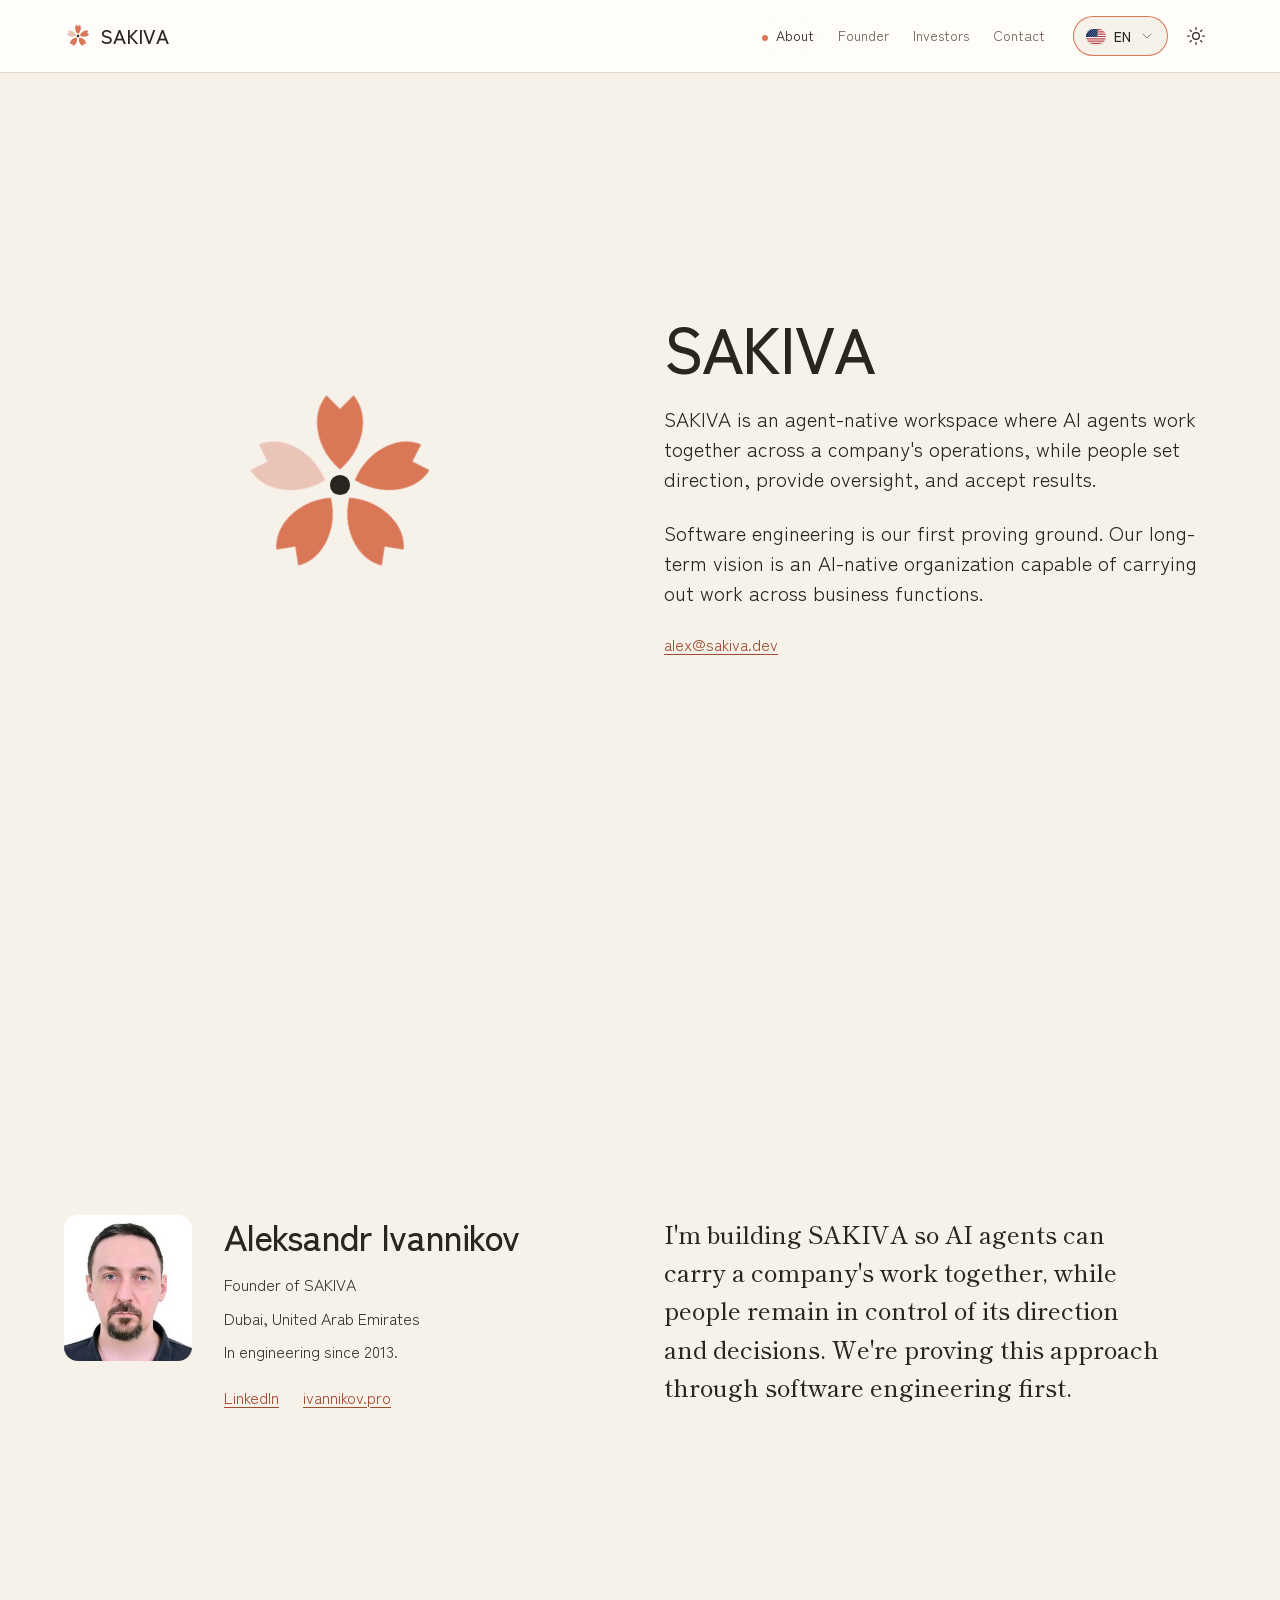
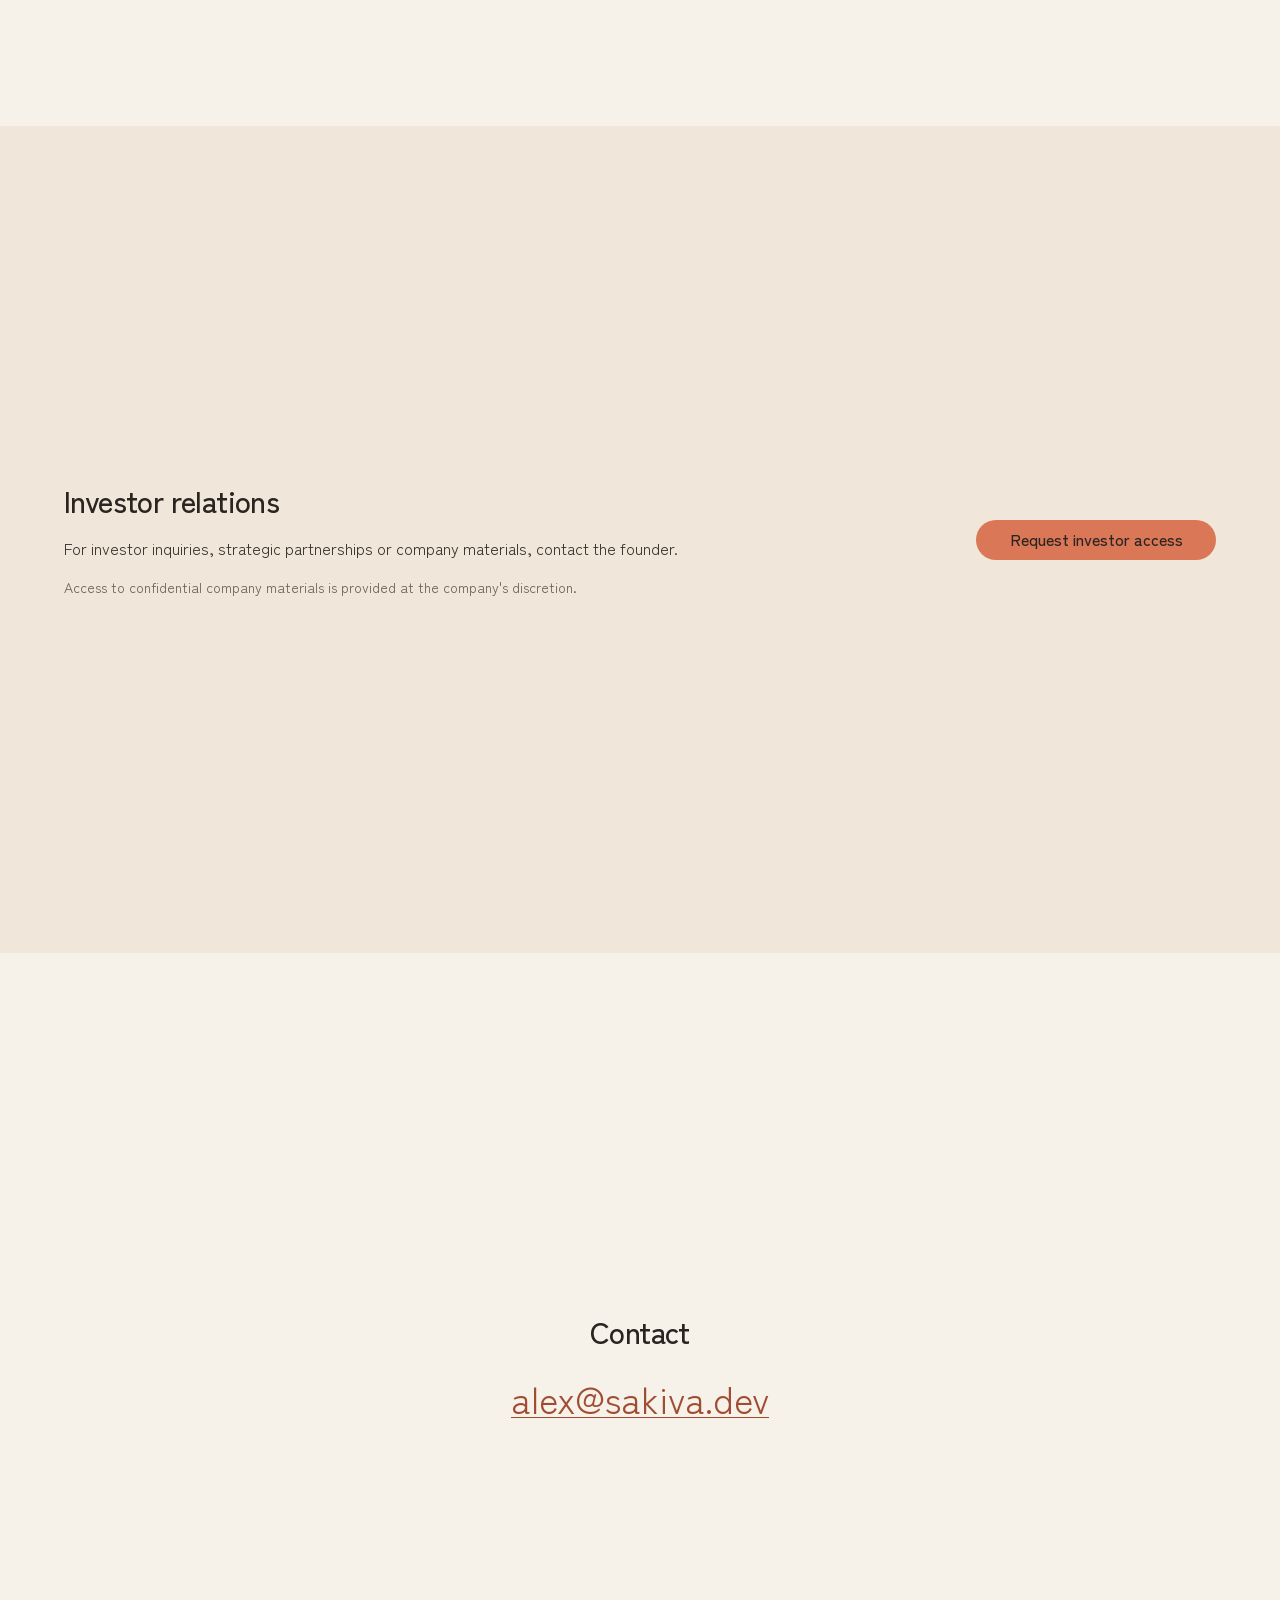
==== commit 3647ddd6: "deploy: refresh SAKIVA coming-soon site" ====
--- a/index.html
+++ b/index.html
@@ -1 +1 @@
-<!DOCTYPE html><html lang="en" data-theme="light" data-surface="landing"><head><meta charSet="utf-8"/><link rel="preconnect" href="/" crossorigin=""/><meta name="viewport" content="width=device-width, initial-scale=1"/><link rel="preload" href="/founder-portrait.jpg" as="image"/><link rel="stylesheet" href="/_next/static/chunks/3yzp7l1yrte7u.css" data-precedence="next"/><link rel="stylesheet" href="/_next/static/chunks/142g7c41fjhw4.css" data-precedence="next"/><link rel="stylesheet" href="/_next/static/chunks/0lrj1jxxz-5aw.css" data-precedence="next"/><link rel="preload" as="script" fetchPriority="low" href="/_next/static/chunks/37h0gpkacq27b.js"/><script src="/_next/static/chunks/3ido9xpuxbokx.js" async=""></script><script src="/_next/static/chunks/3l-hb7hmm3yqo.js" async=""></script><script src="/_next/static/chunks/turbopack-39t44-osk2qih.js" async=""></script><script src="/_next/static/chunks/2kwkedpx320ik.js" async=""></script><script src="/_next/static/chunks/2vbqd1f6d856e.js" async=""></script><script src="/_next/static/chunks/3bhrgd350-6wu.js" async=""></script><script src="/_next/static/chunks/2xqd-c9odx7p9.js" async=""></script><script src="/_next/static/chunks/28sufzf75yfb8.js" async=""></script><script src="/_next/static/chunks/1_vq48_-wm63m.js" async=""></script><script src="/_next/static/chunks/1u09_heceik07.js" async=""></script><meta name="theme-color" content="#F6F1E9" media="(prefers-color-scheme: light)"/><meta name="theme-color" content="#1F1A17" media="(prefers-color-scheme: dark)"/><title>SAKIVA — agent-native workspace</title><meta name="description" content="SAKIVA is an agent-native workspace; its purpose is that a software company can run through agents, and the company that builds it is the first to work that way on it."/><meta name="application-name" content="SAKIVA"/><link rel="manifest" href="/site.webmanifest"/><meta name="publisher" content="SAKIVA"/><meta name="robots" content="index, follow"/><link rel="canonical" href="https://sakiva.dev/"/><link rel="alternate" hrefLang="en" href="https://sakiva.dev/"/><link rel="alternate" hrefLang="es" href="https://sakiva.dev/es/"/><link rel="alternate" hrefLang="de" href="https://sakiva.dev/de/"/><link rel="alternate" hrefLang="fr" href="https://sakiva.dev/fr/"/><link rel="alternate" hrefLang="ru" href="https://sakiva.dev/ru/"/><link rel="alternate" hrefLang="x-default" href="https://sakiva.dev/"/><meta property="og:title" content="SAKIVA — agent-native workspace"/><meta property="og:description" content="SAKIVA is an agent-native workspace; its purpose is that a software company can run through agents, and the company that builds it is the first to work that way on it."/><meta property="og:url" content="https://sakiva.dev/"/><meta property="og:site_name" content="SAKIVA"/><meta property="og:locale" content="en_US"/><meta property="og:image" content="https://sakiva.dev/og-image-1200x630.png"/><meta property="og:image:width" content="1200"/><meta property="og:image:height" content="630"/><meta property="og:image:alt" content="SAKIVA"/><meta property="og:locale:alternate" content="es_ES"/><meta property="og:locale:alternate" content="de_DE"/><meta property="og:locale:alternate" content="fr_FR"/><meta property="og:locale:alternate" content="ru_RU"/><meta property="og:type" content="website"/><meta name="twitter:card" content="summary_large_image"/><meta name="twitter:title" content="SAKIVA — agent-native workspace"/><meta name="twitter:description" content="SAKIVA is an agent-native workspace; its purpose is that a software company can run through agents, and the company that builds it is the first to work that way on it."/><meta name="twitter:image" content="https://sakiva.dev/og-image-1200x630.png"/><meta name="twitter:image:alt" content="SAKIVA"/><meta name="twitter:image:width" content="1200"/><meta name="twitter:image:height" content="630"/><link rel="icon" href="/favicon.ico" sizes="48x48"/><link rel="icon" href="/favicon.svg" type="image/svg+xml"/><link rel="apple-touch-icon" href="/apple-touch-icon.png"/><meta name="next-size-adjust" content=""/><script src="/_next/static/chunks/0cz1d0mv5g_q7.js" noModule=""></script></head><body><div hidden=""><!--$--><!--/$--></div><script>(function(){var stored;try{stored=localStorage.getItem("theme")}catch(e){}var theme="light";if(stored==="light"||stored==="dark"){theme=stored}else{try{theme=window.matchMedia("(prefers-color-scheme: dark)").matches?"dark":"light"}catch(e){}}document.documentElement.setAttribute("data-theme",theme)})();</script><script type="application/ld+json">{"@context":"https://schema.org","@graph":[{"@type":"Organization","@id":"https://sakiva.dev/#organization","name":"SAKIVA","url":"https://sakiva.dev/","logo":"https://sakiva.dev/lockup.svg","email":"alex@sakiva.dev","sameAs":["https://github.com/sakiva-dev"],"founder":{"@type":"Person","name":"Aleksandr Ivannikov","jobTitle":"Founder of SAKIVA","image":"https://sakiva.dev/founder-portrait.jpg","sameAs":["https://www.linkedin.com/in/an-ivannikov","https://ivannikov.pro"]}},{"@type":"WebSite","@id":"https://sakiva.dev/#website","url":"https://sakiva.dev/","name":"SAKIVA","description":"SAKIVA is an agent-native workspace; its purpose is that a software company can run through agents, and the company that builds it is the first to work that way on it.","inLanguage":["en","es","de","fr","ru"],"publisher":{"@id":"https://sakiva.dev/#organization"},"hasPart":[{"@id":"https://sakiva.dev/#webpage"},{"@id":"https://sakiva.dev/es/#webpage"},{"@id":"https://sakiva.dev/de/#webpage"},{"@id":"https://sakiva.dev/fr/#webpage"},{"@id":"https://sakiva.dev/ru/#webpage"}]}]}</script><header class="ds-navbar"><div class="ds-navbar__inner"><div class="ds-navbar__brand"><a href="/" class="ds-wordmark ds-wordmark--gradient" aria-label="SAKIVA"><svg width="21" height="20" viewBox="-50 -50 100 100" fill="none" xmlns="http://www.w3.org/2000/svg" class="ds-wordmark__icon" aria-hidden="true"><g transform="rotate(0)"><path d="M0 -7 C-10 -15 -14 -31 -6 -40 L0 -34 L6 -40 C14 -31 10 -15 0 -7Z" fill="var(--accent)"></path></g><g transform="rotate(72)"><path d="M0 -7 C-10 -15 -14 -31 -6 -40 L0 -34 L6 -40 C14 -31 10 -15 0 -7Z" fill="var(--accent)"></path></g><g transform="rotate(144)"><path d="M0 -7 C-10 -15 -14 -31 -6 -40 L0 -34 L6 -40 C14 -31 10 -15 0 -7Z" fill="var(--accent)"></path></g><g transform="rotate(216)"><path d="M0 -7 C-10 -15 -14 -31 -6 -40 L0 -34 L6 -40 C14 -31 10 -15 0 -7Z" fill="var(--accent)"></path></g><g transform="rotate(288)"><path d="M0 -7 C-10 -15 -14 -31 -6 -40 L0 -34 L6 -40 C14 -31 10 -15 0 -7Z" fill="var(--petal)"></path></g><circle r="4.5" fill="var(--text)"></circle></svg><span class="ds-wordmark__text">SAKIVA</span></a></div><nav class="ds-navbar__nav" aria-label="Main navigation"><a href="#about" class="ds-navbar__link">About</a><a href="#founder" class="ds-navbar__link">Founder</a><a href="#investors" class="ds-navbar__link">Investors</a><a href="#contact" class="ds-navbar__link">Contact</a></nav><div class="ds-navbar__actions"><div class="ds-hstack ds-gap-sm"><details class="lang-switcher"><summary class="lang-switcher__trigger" aria-label="Choose language: English"><span class="lang-switcher__inner"><span class="fi fi-us lang-switcher__flag"></span><span class="lang-switcher__code">EN</span><span class="lang-switcher__chev"><svg xmlns="http://www.w3.org/2000/svg" width="16" height="16" viewBox="0 0 24 24" fill="none" stroke="currentColor" stroke-width="1.5" stroke-linecap="round" stroke-linejoin="round" transform="rotate(90)" aria-hidden="true"><path d="m9 18 6-6-6-6"></path></svg></span></span></summary><div class="lang-switcher__panel" role="menu"><button type="button" role="menuitem" aria-current="true" class="lang-switcher__item lang-switcher__item--active"><span class="fi fi-us lang-switcher__flag"></span><span>English</span></button><button type="button" role="menuitem" class="lang-switcher__item"><span class="fi fi-es lang-switcher__flag"></span><span>Español</span></button><button type="button" role="menuitem" class="lang-switcher__item"><span class="fi fi-de lang-switcher__flag"></span><span>Deutsch</span></button><button type="button" role="menuitem" class="lang-switcher__item"><span class="fi fi-fr lang-switcher__flag"></span><span>Français</span></button><button type="button" role="menuitem" class="lang-switcher__item"><span class="fi fi-ru lang-switcher__flag"></span><span>Русский</span></button></div></details><button class="theme-switcher" aria-label="Switch to dark mode" title="Dark mode"><span class="theme-switcher__inner"><span class="theme-switcher__icon theme-switcher__icon--active"><svg xmlns="http://www.w3.org/2000/svg" width="20" height="20" viewBox="0 0 24 24" fill="none" stroke="currentColor" stroke-width="1.5" stroke-linecap="round" stroke-linejoin="round" aria-hidden="true"><circle cx="12" cy="12" r="4"></circle><path d="M12 2v2"></path><path d="M12 20v2"></path><path d="m4.93 4.93 1.41 1.41"></path><path d="m17.66 17.66 1.41 1.41"></path><path d="M2 12h2"></path><path d="M20 12h2"></path><path d="m6.34 17.66-1.41 1.41"></path><path d="m19.07 4.93-1.41 1.41"></path></svg></span><span class="theme-switcher__icon "><svg xmlns="http://www.w3.org/2000/svg" width="20" height="20" viewBox="0 0 24 24" fill="none" stroke="currentColor" stroke-width="1.5" stroke-linecap="round" stroke-linejoin="round" aria-hidden="true"><path d="M20.985 12.486a9 9 0 1 1-9.473-9.472c.405-.022.617.46.402.803a6 6 0 0 0 8.268 8.268c.344-.215.825-.004.803.401"></path></svg></span></span></button></div></div><button type="button" class="mobile-menu__trigger ds-navbar__burger" aria-label="Menu" aria-expanded="false" aria-controls="_R_1alvivb_"><span class="mobile-menu__icon " aria-hidden="true"><span></span><span></span><span></span></span></button></div></header><main class="page-main"><script type="application/ld+json">{"@context":"https://schema.org","@type":"WebPage","@id":"https://sakiva.dev/#webpage","name":"SAKIVA — agent-native workspace","description":"SAKIVA is an agent-native workspace; its purpose is that a software company can run through agents, and the company that builds it is the first to work that way on it.","url":"https://sakiva.dev/","inLanguage":"en","isPartOf":{"@id":"https://sakiva.dev/#website"},"publisher":{"@id":"https://sakiva.dev/#organization"}}</script><section id="about" aria-labelledby="about-heading" class="brand-hero brand-hero--mark company-section--screen"><div class="company-container brand-hero__inner"><div class="brand-hero__brand"><span class="ds-wordmark ds-wordmark--gradient ds-wordmark--hero ds-wordmark--bloom" aria-hidden="true"><svg width="21" height="20" viewBox="-50 -50 100 100" fill="none" xmlns="http://www.w3.org/2000/svg" class="ds-wordmark__icon" aria-hidden="true"><g transform="rotate(0)"><path d="M0 -7 C-10 -15 -14 -31 -6 -40 L0 -34 L6 -40 C14 -31 10 -15 0 -7Z" fill="var(--accent)"></path></g><g transform="rotate(72)"><path d="M0 -7 C-10 -15 -14 -31 -6 -40 L0 -34 L6 -40 C14 -31 10 -15 0 -7Z" fill="var(--accent)"></path></g><g transform="rotate(144)"><path d="M0 -7 C-10 -15 -14 -31 -6 -40 L0 -34 L6 -40 C14 -31 10 -15 0 -7Z" fill="var(--accent)"></path></g><g transform="rotate(216)"><path d="M0 -7 C-10 -15 -14 -31 -6 -40 L0 -34 L6 -40 C14 -31 10 -15 0 -7Z" fill="var(--accent)"></path></g><g transform="rotate(288)"><path d="M0 -7 C-10 -15 -14 -31 -6 -40 L0 -34 L6 -40 C14 -31 10 -15 0 -7Z" fill="var(--petal)"></path></g><circle r="4.5" fill="var(--text)"></circle></svg></span></div><div class="brand-hero__copy"><h1 class="ds-h1" id="about-heading">SAKIVA</h1><p class="ds-lead">SAKIVA is an agent-native workspace; its purpose is that a software company can run through agents, and the company that builds it is the first to work that way on it.</p><a class="ds-link" href="mailto:alex@sakiva.dev">alex@sakiva.dev</a></div></div></section><section id="founder" aria-labelledby="founder-heading" class="profile-section profile-section--quoted company-section--screen"><div class="company-container profile-section__inner"><div class="profile-section__profile"><img class="profile-section__portrait" src="/founder-portrait.jpg" alt="Aleksandr Ivannikov" width="192" height="219"/><div class="profile-section__content"><div class="profile-section__details"><h2 class="ds-h2" id="founder-heading">Aleksandr Ivannikov</h2><span class="ds-body">Founder of SAKIVA</span><span class="ds-body">Dubai, United Arab Emirates</span><span class="ds-body">In engineering since 2013.</span></div><div class="profile-section__links"><a class="ds-link" href="https://www.linkedin.com/in/an-ivannikov" target="_blank" rel="noopener noreferrer">LinkedIn</a><a class="ds-link" href="https://ivannikov.pro" target="_blank" rel="noopener noreferrer">ivannikov.pro</a></div></div></div><figure class="profile-section__quote"><blockquote>Since April 2026 I have been building a company that runs through agents: they write and review, I set direction and accept the result.</blockquote></figure></div></section><section id="investors" aria-labelledby="investor-heading" class="action-section company-section--screen"><div class="company-container action-section__inner"><div class="action-section__copy"><h2 class="ds-h2" id="investor-heading">Investor relations</h2><p class="ds-body">For investor inquiries, strategic partnerships or company materials, contact the founder.</p><p class="ds-body-sm">Access to confidential company materials is provided at the company&#x27;s discretion.</p></div><div class="action-section__action"><a class="btn btn-primary btn-primary--w-auto" href="mailto:alex@sakiva.dev?subject=SAKIVA%20investor%20access%20request">Request investor access</a></div></div></section><section id="contact" aria-labelledby="contact-heading" class="contact-section company-section--screen"><div class="company-container contact-section__inner"><h2 class="ds-h2" id="contact-heading">Contact</h2><a class="ds-link" href="mailto:alex@sakiva.dev">alex@sakiva.dev</a></div></section></main><!--$--><!--/$--><script src="/_next/static/chunks/37h0gpkacq27b.js" id="_R_" async=""></script><script>(self.__next_f=self.__next_f||[]).push([0])</script><script>self.__next_f.push([1,"1:\"$Sreact.fragment\"\n2:I[26894,[\"/_next/static/chunks/2kwkedpx320ik.js\"],\"default\"]\n3:I[52618,[\"/_next/static/chunks/2kwkedpx320ik.js\"],\"default\"]\n4:I[18897,[\"/_next/static/chunks/2kwkedpx320ik.js\",\"/_next/static/chunks/2vbqd1f6d856e.js\",\"/_next/static/chunks/3bhrgd350-6wu.js\"],\"systemThemeScriptCode\"]\n5:I[32334,[\"/_next/static/chunks/2kwkedpx320ik.js\",\"/_next/static/chunks/2vbqd1f6d856e.js\",\"/_next/static/chunks/3bhrgd350-6wu.js\"],\"SystemTheme\"]\n6:I[61665,[\"/_next/static/chunks/2kwkedpx320ik.js\",\"/_next/static/chunks/2xqd-c9odx7p9.js\",\"/_next/static/chunks/3bhrgd350-6wu.js\"],\"StaticNotFound\"]\n9:I[35506,[\"/_next/static/chunks/2kwkedpx320ik.js\"],\"OutletBoundary\"]\na:\"$Sreact.suspense\"\nc:I[35506,[\"/_next/static/chunks/2kwkedpx320ik.js\"],\"ViewportBoundary\"]\ne:I[35506,[\"/_next/static/chunks/2kwkedpx320ik.js\"],\"MetadataBoundary\"]\n10:I[14924,[\"/_next/static/chunks/2kwkedpx320ik.js\"],\"default\",1]\n:HL[\"/_next/static/chunks/3yzp7l1yrte7u.css\",\"style\"]\n:HL[\"/_next/static/chunks/142g7c41fjhw4.css\",\"style\"]\n:HL[\"/_next/static/chunks/0lrj1jxxz-5aw.css\",\"style\"]\n:HC[\"/\",\"\"]\n0:{\"P\":null,\"c\":[\"\",\"en\",\"\"],\"q\":\"\",\"i\":false,\"f\":[[[\"\",{\"children\":[[\"locale\",\"en\",\"d\",[\"llms-full.txt\",\"llms.txt\"]],{\"children\":[\"__PAGE__\",{},\"$undefined\",\"$undefined\",4608]},\"$undefined\",\"$undefined\",4608]},\"$undefined\",\"$undefined\",4624],[[\"$\",\"$1\",\"c\",{\"children\":[[[\"$\",\"link\",\"0\",{\"rel\":\"stylesheet\",\"href\":\"/_next/static/chunks/3yzp7l1yrte7u.css\",\"precedence\":\"next\",\"crossOrigin\":\"$undefined\",\"nonce\":\"$undefined\"}],[\"$\",\"link\",\"1\",{\"rel\":\"stylesheet\",\"href\":\"/_next/static/chunks/142g7c41fjhw4.css\",\"precedence\":\"next\",\"crossOrigin\":\"$undefined\",\"nonce\":\"$undefined\"}],[\"$\",\"link\",\"2\",{\"rel\":\"stylesheet\",\"href\":\"/_next/static/chunks/0lrj1jxxz-5aw.css\",\"precedence\":\"next\",\"crossOrigin\":\"$undefined\",\"nonce\":\"$undefined\"}],[\"$\",\"script\",\"script-0\",{\"src\":\"/_next/static/chunks/2kwkedpx320ik.js\",\"async\":true,\"nonce\":\"$undefined\"}]],[\"$\",\"$L2\",null,{\"parallelRouterKey\":\"children\",\"error\":\"$undefined\",\"errorStyles\":\"$undefined\",\"errorScripts\":\"$undefined\",\"template\":[\"$\",\"$L3\",null,{}],\"templateStyles\":\"$undefined\",\"templateScripts\":\"$undefined\",\"notFound\":[[\"$\",\"html\",null,{\"lang\":\"en\",\"data-theme\":\"light\",\"data-surface\":\"landing\",\"suppressHydrationWarning\":true,\"children\":[\"$\",\"body\",null,{\"children\":[[\"$\",\"script\",null,{\"dangerouslySetInnerHTML\":{\"__html\":\"$4\"}}],[\"$\",\"$L5\",null,{\"children\":[\"$\",\"$L6\",null,{}]}]]}]}],[]],\"forbidden\":\"$undefined\",\"unauthorized\":\"$undefined\"}]]}],{\"children\":[[\"$\",\"$1\",\"c\",{\"children\":[[[\"$\",\"script\",\"script-0\",{\"src\":\"/_next/static/chunks/2vbqd1f6d856e.js\",\"async\":true,\"nonce\":\"$undefined\"}],[\"$\",\"script\",\"script-1\",{\"src\":\"/_next/static/chunks/3bhrgd350-6wu.js\",\"async\":true,\"nonce\":\"$undefined\"}]],\"$L7\"]}],{\"children\":[[\"$\",\"$1\",\"c\",{\"children\":[\"$L8\",[[\"$\",\"script\",\"script-0\",{\"src\":\"/_next/static/chunks/28sufzf75yfb8.js\",\"async\":true,\"nonce\":\"$undefined\"}]],[\"$\",\"$L9\",null,{\"children\":[\"$\",\"$a\",null,{\"name\":\"Next.MetadataOutlet\",\"children\":\"$@b\"}]}]]}],{},null,false,null]},null,false,null]},null,false,null],[\"$\",\"$1\",\"h\",{\"children\":[null,[\"$\",\"$Lc\",null,{\"children\":\"$Ld\"}],[\"$\",\"div\",null,{\"hidden\":true,\"children\":[\"$\",\"$Le\",null,{\"children\":[\"$\",\"$a\",null,{\"name\":\"Next.Metadata\",\"children\":\"$Lf\"}]}]}],[\"$\",\"meta\",null,{\"name\":\"next-size-adjust\",\"content\":\"\"}]]}],false]],\"m\":\"$undefined\",\"G\":[\"$10\",[[\"$\",\"link\",\"0\",{\"rel\":\"stylesheet\",\"href\":\"/_next/static/chunks/3yzp7l1yrte7u.css\",\"precedence\":\"next\",\"crossOrigin\":\"$undefined\",\"nonce\":\"$undefined\"}],[\"$\",\"link\",\"1\",{\"rel\":\"stylesheet\",\"href\":\"/_next/static/chunks/142g7c41fjhw4.css\",\"precedence\":\"next\",\"crossOrigin\":\"$undefined\",\"nonce\":\"$undefined\"}],[\"$\",\"link\",\"2\",{\"rel\":\"stylesheet\",\"href\":\"/_next/static/chunks/0lrj1jxxz-5aw.css\",\"precedence\":\"next\",\"crossOrigin\":\"$undefined\",\"nonce\":\"$undefined\"}]]],\"S\":true,\"h\":null,\"r\":\"$undefined\",\"s\":\"$undefined\",\"a\":\"$undefined\",\"l\":\"$undefined\",\"p\":\"$undefined\",\"d\":\"$undefined\",\"b\":\"qUKabCx15x8wU-_2F8sQ5\"}\n13:I[92931,[\"/_next/static/chunks/2kwkedpx320ik.js\",\"/_next/static/chunks/2vbqd1f6d856e.js\",\"/_next/static/chunks/3bhrgd350-6wu.js\",\"/_next/static/chunks/28sufzf75yfb8.js\"],\"Navbar\"]\n14:I[56939,[\"/_next/static/chunks/2kwkedpx320ik.js\",\"/_next/static/chunks/2vbqd1f6d856e.js\",\"/_next/static/chunks/3bhrgd350-6wu.js\",\"/_next/static/chunks/28sufzf75yfb8.js\"],\"LocaleSwitcher\"]\n15:I[6743,[\"/_next/static/chunks/2kwkedpx320ik.js\",\"/_next/static/chunks/2vbqd1f6d856e.js\",\"/_next/static/chunks/3bhrgd350-6wu.js\",\"/_next/static/chunks/28sufzf75yfb8.js\"],\"ThemeSwitcher\"]\n11:T430,{\"@context\":\"https://schema.org\",\"@graph\":[{\"@type\":\"Organization\",\"@id\":\"https://sakiva.dev/#organization\",\"name\":\"SAKIVA\",\"url\":\"https://sakiva.dev/\",\"logo\":\"https://sakiva.dev/lockup.svg\",\"email\":\"alex@sakiva.dev\",\"sameAs\":[\"https://github.com/sakiva-dev\"],\"founder\":{\"@type\":\"Person\",\"name\":\"Aleksandr Ivannikov\",\"jobTitle\":\"Founder of SAKIVA\",\"image\":\"https://sakiva.dev/founder-portrait.jpg\",\"sameAs\":[\"https://www.linkedin.com/in/an-ivannikov\",\"https://ivannikov.pro\"]}},{\"@type\":\"WebSite\",\"@id\":\"https://sakiva.dev/#website\",\"url\":\"https://sakiva.dev/\",\"name\":\"SAKIVA\",\"description\":\"SAKIVA is an agent-native workspace; its purpose is that a software company can run through agents, and the company that builds it is the first to work that way on it.\",\"inLanguage\":[\"en\",\"es\",\"de\",\"fr\",\"ru\"],\"publisher\":{\"@id\":\"https://sakiva.dev/#organization\"},\"hasPart\":[{\"@id\":\"https://sakiva.dev/#webpage\"},{\"@id\":\"https://sakiva.dev/es/#webpage\"},{\"@id\":\"https://sakiva.dev/de/#webpage\"},{\"@id\":\"https://sakiva.dev/fr/#webpage\"},{\"@id\":\"https://sakiva.dev/ru/#webpage\"}]}]}7:[\"$\",\"html\",null,{\"lang\":\"en\",\"data-theme\":\"light\",\"data-surface\":\"landing\",\"suppressHydrationWarning\":true,\"children\":[\"$\",\"body\",null,{\"children\":[[\"$\",\"script\",null,{\"dangerouslySetInnerHTML\":{\"__html\":\"$4\"}}],[\"$\",\"script\",null,{\"type\":\"application/ld+json\",\"dangerouslySetInnerHTML\":{\"__html\":\"$11\"}}],\"$L12\"]}]}]\n8:[[\"$\",\"$L13\",null,{\"brand\":[\"$\",\"a\",null,{\"href\":\"/\",\"className\":\"ds-wordmark ds-wordmark--gradient\",\"aria-label\":\"SAKIVA\",\"children\":[[\"$\",\"svg\",null,{\"width\":21,\"height\":20,\"viewBox\":\"-50 -50 100 100\",\"fill\":\"none\",\"xmlns\":\"http://www.w3.org/2000/svg\",\"className\":\"ds-wordmark__icon\",\"aria-hidden\":\"true\",\"children\":[[[\"$\",\"g\",\"0\",{\"transform\":\"rotate(0)\",\"children\":[\"$\",\"path\",null,{\"d\":\"M0 -7 C-10 -15 -14 -31 -6 -40 L0 -34 L6 -40 C14 -31 10 -15 0 -7Z\",\"fill\":\"var(--accent)\"}]}],[\"$\",\"g\",\"72\",{\"transform\":\"rotate(72)\",\"children\":[\"$\",\"path\",null,{\"d\":\"M0 -7 C-10 -15 -14 -31 -6 -40 L0 -34 L6 -40 C14 -31 10 -15 0 -7Z\",\"fill\":\"var(--accent)\"}]}],[\"$\",\"g\",\"144\",{\"transform\":\"rotate(144)\",\"children\":[\"$\",\"path\",null,{\"d\":\"M0 -7 C-10 -15 -14 -31 -6 -40 L0 -34 L6 -40 C14 -31 10 -15 0 -7Z\",\"fill\":\"var(--accent)\"}]}],[\"$\",\"g\",\"216\",{\"transform\":\"rotate(216)\",\"children\":[\"$\",\"path\",null,{\"d\":\"M0 -7 C-10 -15 -14 -31 -6 -40 L0 -34 L6 -40 C14 -31 10 -15 0 -7Z\",\"fill\":\"var(--accent)\"}]}],[\"$\",\"g\",\"288\",{\"transform\":\"rotate(288)\",\"children\":[\"$\",\"path\",null,{\"d\":\"M0 -7 C-10 -15 -14 -31 -6 -40 L0 -34 L6 -40 C14 -31 10 -15 0 -7Z\",\"fill\":\"var(--petal)\"}]}]],[\"$\",\"circle\",null,{\"r\":\"4.5\",\"fill\":\"var(--text)\"}]]}],[\"$\",\"span\",null,{\"className\":\"ds-wordmark__text\",\"children\":\"SAKIVA\"}]]}],\"links\":[{\"label\":\"About\",\"href\":\"#about\",\"sectionId\":\"about\"},{\"label\":\"Founder\",\"href\":\"#founder\",\"sectionId\":\"founder\"},{\"label\":\"Investors\",\"href\":\"#investors\",\"sectionId\":\"investors\"},{\"label\":\"Contact\",\"href\":\"#contact\",\"sectionId\":\"contact\"}],\"navigationLabel\":\"Main navigation\",\"mobileNavigationLabel\":\"Menu\",\"closeMenuLabel\":\"Close menu\",\"pathname\":\"en\",\"mobileMenuVariant\":\"fullscreen\",\"mobileActions\":[[\"$\",\"$L14\",null,{}],[\"$\",\"$L15\",null,{}]],\"actions\":[\"$\",\"div\",null,{\"className\":\"ds-hstack ds-gap-sm\",\"children\":[[\"$\",\"$L14\",null,{}],[\"$\",\"$L15\",null,{}]]}]}],[\"$\",\"main\",null,{\"className\":\"page-main\",\"children\":[[\"$\",\"script\",null,{\"type\":\"application/ld+json\",\"dangerouslySetInnerHTML\":{\"__html\":\"{\\\"@context\\\":\\\"https://schema.org\\\",\\\"@type\\\":\\\"WebPage\\\",\\\"@id\\\":\\\"https://sakiva.dev/#webpage\\\",\\\"name\\\":\\\"SAKIVA — agent-native workspace\\\",\\\"description\\\":\\\"SAKIVA is an agent-native workspace; its purpose is that a software company can run through agents, and the company that builds it is the first to work that way on it.\\\",\\\"url\\\":\\\"https://sakiva.dev/\\\",\\\"inLanguage\\\":\\\"en\\\",\\\"isPartOf\\\":{\\\"@id\\\":\\\"https://sakiva.dev/#website\\\"},\\\"publisher\\\":{\\\"@id\\\":\\\"https://sakiva.dev/#organization\\\"}}\"}}],[\"$\",\"section\",null,{\"id\":\"about\",\"aria-labelledby\":\"about-heading\",\"className\":\"brand-hero brand-hero--mark company-section--screen\",\"children\":[\"$\",\"div\",null,{\"className\":\"company-container brand-hero__inner\",\"children\":[[\"$\",\"div\",null,{\"className\":\"brand-hero__brand\",\"children\":[\"$\",\"span\",null,{\"className\":\"ds-wordmark ds-wordmark--gradient ds-wordmark--hero ds-wordmark--bloom\",\"aria-hidden\":true,\"aria-label\":\"$undefined\",\"children\":[[\"$\",\"svg\",null,{\"width\":21,\"height\":20,\"viewBox\":\"-50 -50 100 100\",\"fill\":\"none\",\"xmlns\":\"http://www.w3.org/2000/svg\",\"className\":\"ds-wordmark__icon\",\"aria-hidden\":\"true\",\"children\":[[[\"$\",\"g\",\"0\",{\"transform\":\"rotate(0)\",\"children\":[\"$\",\"path\",null,{\"d\":\"M0 -7 C-10 -15 -14 -31 -6 -40 L0 -34 L6 -40 C14 -31 10 -15 0 -7Z\",\"fill\":\"var(--accent)\"}]}],[\"$\",\"g\",\"72\",{\"transform\":\"rotate(72)\",\"children\":[\"$\",\"path\",null,{\"d\":\"M0 -7 C-10 -15 -14 -31 -6 -40 L0 -34 L6 -40 C14 -31 10 -15 0 -7Z\",\"fill\":\"var(--accent)\"}]}],[\"$\",\"g\",\"144\",{\"transform\":\"rotate(144)\",\"children\":[\"$\",\"path\",null,{\"d\":\"M0 -7 C-10 -15 -14 -31 -6 -40 L0 -34 L6 -40 C14 -31 10 -15 0 -7Z\",\"fill\":\"var(--accent)\"}]}],[\"$\",\"g\",\"216\",{\"transform\":\"rotate(216)\",\"children\":[\"$\",\"path\",null,{\"d\":\"M0 -7 C-10 -15 -14 -31 -6 -40 L0 -34 L6 -40 C14 -31 10 -15 0 -7Z\",\"fill\":\"var(--accent)\"}]}],[\"$\",\"g\",\"288\",{\"transform\":\"rotate(288)\",\"children\":[\"$\",\"path\",null,{\"d\":\"M0 -7 C-10 -15 -14 -31 -6 -40 L0 -34 L6 -40 C14 -31 10 -15 0 -7Z\",\"fill\":\"var(--petal)\"}]}]],[\"$\",\"circle\",null,{\"r\":\"4.5\",\"fill\":\"var(--text)\"}]]}],null]}]}],[\"$\",\"div\",null,{\"className\":\"brand-hero__copy\",\"children\":[[\"$\",\"h1\",null,{\"className\":\"ds-h1\",\"id\":\"about-heading\",\"children\":\"SAKIVA\"}],[\"$\",\"p\",null,{\"className\":\"ds-lead\",\"children\":\"SAKIVA is an agent-native workspace; its purpose is that a software company can run through agents, and the company that builds it is the first to work that way on it.\"}],\"$L16\"]}]]}]}],\"$L17\",\"$L18\",\"$L19\"]}],\"$undefined\"]\n:HL[\"/founder-portrait.jpg\",\"image\"]\n16:[\"$\",\"a\",null,{\"className\":\"ds-link\",\"href\":\"mailto:alex@sakiva.dev\",\"children\":\"alex@sakiva.dev\"}]\n17:[\"$\",\"section\",null,{\"id\":\"founder\",\"aria-labelledby\":\"founder-heading\",\"className\":\"profile-section profile-section--quoted company-section--screen\",\"children\":[\"$\",\"div\",null,{\"className\":\"company-container profile-section__inner\",\"children\":[[\"$\",\"div\",null,{\"className\":\"profile-section__profile\",\"children\":[[\"$\",\"img\",null,{\"className\":\"profile-section__portrait\",\"src\":\"/founder-portrait.jpg\",\"alt\":\"Aleksandr Ivannikov\",\"width\":192,\"height\":219}],[\"$\",\"div\",null,{\"className\":\"profile-section__content\",\"children\":[[\"$\",\"div\",null,{\"className\":\"profile-section__details\",\"children\":[[\"$\",\"h2\",null,{\"className\":\"ds-h2\",\"id\":\"founder-heading\",\"children\":\"Aleksandr Ivannikov\"}],[\"$\",\"span\",null,{\"className\":\"ds-body\",\"children\":\"Founder of SAKIVA\"}],[\"$\",\"span\",null,{\"className\":\"ds-body\",\"children\":\"Dubai, United Arab Emirates\"}],[\"$\",\"span\",null,{\"className\":\"ds-body\",\"children\":\"In engineering since 2013.\"}]]}],[\"$\",\"div\",null,{\"className\":\"profile-section__links\",\"children\":[[\"$\",\"a\",\"https://www.linkedin.com/in/an-ivannikov\",{\"className\":\"ds-link\",\"href\":\"https://www.linkedin.com/in/an-ivannikov\",\"target\":\"_blank\",\"rel\":\"noopener noreferrer\",\"children\":\"LinkedIn\"}],[\"$\",\"a\",\"https://ivannikov.pro\",{\"className\":\"ds-link\",\"href\":\"https://ivannikov.pro\",\"target\":\"_blank\",\"rel\":\"noopener noreferrer\",\"children\":\"ivannikov.pro\"}]]}]]}]]}],[\"$\",\"figure\",null,{\"className\":\"profile-section__quote\",\"children\":[\"$\",\"blockquote\",null,{\"children\":\"Since April 2026 I have been building a company that runs through agents: they write and review, I set direction and accept the result.\"}]}]]}]}]\n18:[\"$\",\"section\",null,{\"id\":\"investors\",\"aria-labelledby\":\"investor-heading\",\"className\":\"action-section company-section--screen\",\"children\":[\"$\",\"div\",null,{\"className\":\"company-container action-section__inner\",\"children\":[[\"$\",\"div\",null,{\"className\":\"action-section__copy\",\"children\":[[\"$\",\"h2\",null,{\"className\":\"ds-h2\",\"id\":\"investor-heading\",\"children\":\"Investor relations\"}],[\"$\",\"p\",null,{\"className\":\"ds-body\",\"children\":\"For investor inquiries, strategic partnerships or company materials, contact the founder.\"}],[\"$\",\"p\",null,{\"className\":\"ds-body-sm\",\"children\":\"Access to confidential company materials is provided at the company's discretion.\"}]]}],[\"$\",\"div\",null,{\"className\":\"action-section__action\",\"children\":[\"$\",\"a\",null,{\"className\":\"btn btn-primary btn-primary--w-auto\",\"style\":\"$undefined\",\"href\":\"mailto:alex@sakiva.dev?subject=SAKIVA%20investor%20access%20request\",\"children\":\"Request investor access\"}]}]]}]}]\n19:[\"$\",\"section\",null,{\"id\":\"contact\",\"aria-labelledby\":\"contact-heading\",\"className\":\"contact-section company-section--screen\",\"children\":[\"$\",\"div\",null,{\"className\":\"company-container contact-section__inner\",\"children\":[[\"$\",\"h2\",null,{\"className\":\"ds-h2\",\"id\":\"contact-heading\",\"children\":\"Contact\"}],[\"$\",\"a\",null,{\"className\":\"ds-link\",\"href\":\"mailto:alex@sakiva.dev\",\"children\":\"alex@sakiva.dev\"}]]}]}]\n1a:I[85829,[\"/_next/static/chunks/2kwkedpx320ik.js\",\"/_next/static/chunks/2vbqd1f6d856e.js\",\"/_next/static/chunks/3bhrgd350-6wu.js\"],\"default\"]\n1b:I[32622,[\"/_next/static/chunks/2kwkedpx320ik.js\",\"/_next/static/chunks/2vbqd1f6d856e.js\",\"/_next/static/chunks/3bhrgd350-6wu.js\",\"/_next/static/chunks/1_vq48_-wm63m.js\"],\"default\"]\n1c:I[22598,[\"/_next/static/chunks/2kwkedpx320ik.js\",\"/_next/static/chunks/2vbqd1f6d856e.js\",\"/_next/static/chunks/3bhrgd350-6wu.js\",\"/_next/static/chunks/1u09_heceik07.js\"],\"default\"]\n12:[\"$\",\"$L1a\",null,{\"formats\":\"$undefined\",\"locale\":\"en\",\"messages\":{\"site\":{\"title\":\"SAKIVA — agent-native workspace\",\"heading\":\"Coming soon\",\"description\":\"SAKIVA is an agent-native workspace; its purpose is that a software company can run through agents, and the company that builds it is the first to work that way on it.\"},\"error\":{\"code\":\"500\",\"title\":\"Something went wrong\",\"description\":\"The page could not be displayed. Return to the home page.\",\"backHome\":\"Back to home\"},\"notFound\":{\"code\":\"404\",\"title\":\"Page not found\",\"description\":\"There is no page at this address.\",\"backHome\":\"Back to home\"},\"founder\":{\"role\":\"Founder of SAKIVA\",\"location\":\"Dubai, United Arab Emirates\",\"background\":\"In engineering since 2013.\",\"quote\":\"Since April 2026 I have been building a company that runs through agents: they write and review, I set direction and accept the result.\"},\"investor\":{\"heading\":\"Investor relations\",\"invitation\":\"For investor inquiries, strategic partnerships or company materials, contact the founder.\",\"action\":\"Request investor access\",\"subject\":\"SAKIVA investor access request\",\"discretion\":\"Access to confidential company materials is provided at the company's discretion.\"},\"contact\":{\"heading\":\"Contact\"},\"navigation\":{\"about\":\"About\",\"founder\":\"Founder\",\"investors\":\"Investors\",\"contact\":\"Contact\",\"label\":\"Main navigation\",\"menu\":\"Menu\",\"close\":\"Close menu\"}},\"now\":\"$undefined\",\"timeZone\":\"UTC\",\"children\":[\"$\",\"$L5\",null,{\"children\":[\"$\",\"$L2\",null,{\"parallelRouterKey\":\"children\",\"error\":\"$1b\",\"errorStyles\":[],\"errorScripts\":[[\"$\",\"script\",\"script-0\",{\"src\":\"/_next/static/chunks/1_vq48_-wm63m.js\",\"async\":true,\"nonce\":\"$undefined\"}]],\"template\":[\"$\",\"$L3\",null,{}],\"templateStyles\":\"$undefined\",\"templateScripts\":\"$undefined\",\"notFound\":[[\"$\",\"$L1c\",null,{}],[]],\"forbidden\":\"$undefined\",\"unauthorized\":\"$undefined\"}]}]}]\nd:[[\"$\",\"meta\",\"0\",{\"charSet\":\"utf-8\"}],[\"$\",\"meta\",\"1\",{\"name\":\"viewport\",\"content\":\"width=device-width, initial-scale=1\"}],[\"$\",\"meta\",\"2\",{\"name\":\"theme-color\",\"content\":\"#F6F1E9\",\"media\":\"(prefers-color-scheme: light)\"}],[\"$\",\"meta\",\"3\",{\"name\":\"theme-color\",\"content\":\"#1F1A17\",\"media\":\"(prefers-color-scheme: dark)\"}]]\n1d:I[29197,[\"/_next/static/chunks/2kwkedpx320ik.js\"],\"IconMark\"]\nb:null\nf:[[\"$\",\"title\",\"0\",{\"children\":\"SAKIVA — agent-native workspace\"}],[\"$\",\"meta\",\"1\",{\"name\":\"description\",\"content\":\"SAKIVA is an agent-native workspace; its purpose is that a software company can run through agents, and the company that builds it is the first to work that way on it.\"}],[\"$\",\"meta\",\"2\",{\"name\":\"application-name\",\"content\":\"SAKIVA\"}],[\"$\",\"link\",\"3\",{\"rel\":\"manifest\",\"href\":\"/site.webmanifest\",\"crossOrigin\":\"$undefined\"}],[\"$\",\"meta\",\"4\",{\"name\":\"publisher\",\"content\":\"SAKIVA\"}],[\"$\",\"meta\",\"5\",{\"name\":\"robots\",\"content\":\"index, follow\"}],[\"$\",\"link\",\"6\",{\"rel\":\"canonical\",\"href\":\"https://sakiva.dev/\"}],[\"$\",\"link\",\"7\",{\"rel\":\"alternate\",\"hrefLang\":\"en\",\"href\":\"https://sakiva.dev/\"}],[\"$\",\"link\",\"8\",{\"rel\":\"alternate\",\"hrefLang\":\"es\",\"href\":\"https://sakiva.dev/es/\"}],[\"$\",\"link\",\"9\",{\"rel\":\"alternate\",\"hrefLang\":\"de\",\"href\":\"https://sakiva.dev/de/\"}],[\"$\",\"link\",\"10\",{\"rel\":\"alternate\",\"hrefLang\":\"fr\",\"href\":\"https://sakiva.dev/fr/\"}],[\"$\",\"link\",\"11\",{\"rel\":\"alternate\",\"hrefLang\":\"ru\",\"href\":\"https://sakiva.dev/ru/\"}],[\"$\",\"link\",\"12\",{\"rel\":\"alternate\",\"hrefLang\":\"x-default\",\"href\":\"https://sakiva.dev/\"}],[\"$\",\"meta\",\"13\",{\"property\":\"og:title\",\"content\":\"SAKIVA — agent-native workspace\"}],[\"$\",\"meta\",\"14\",{\"property\":\"og:description\",\"content\":\"SAKIVA is an agent-native workspace; its purpose is that a software company can run through agents, and the company that builds it is the first to work that way on it.\"}],[\"$\",\"meta\",\"15\",{\"property\":\"og:url\",\"content\":\"https://sakiva.dev/\"}],[\"$\",\"meta\",\"16\",{\"property\":\"og:site_name\",\"content\":\"SAKIVA\"}],[\"$\",\"meta\",\"17\",{\"property\":\"og:locale\",\"content\":\"en_US\"}],[\"$\",\"meta\",\"18\",{\"property\":\"og:image\",\"content\":\"https://sakiva.dev/og-image-1200x630.png\"}],[\"$\",\"meta\",\"19\",{\"property\":\"og:image:width\",\"content\":\"1200\"}],[\"$\",\"meta\",\"20\",{\"property\":\"og:image:height\",\"content\":\"630\"}],[\"$\",\"meta\",\"21\",{\"property\":\"og:image:alt\",\"content\":\"SAKIVA\"}],[\"$\",\"meta\",\"22\",{\"property\":\"og:locale:alternate\",\"content\":\"es_ES\"}],[\"$\",\"meta\",\"23\",{\"property\":\"og:locale:alternate\",\"content\":\"de_DE\"}],[\"$\",\"meta\",\"24\",{\"property\":\"og:locale:alternate\",\"content\":\"fr_FR\"}],[\"$\",\"meta\",\"25\",{\"property\":\"og:locale:alternate\",\"content\":\"ru_RU\"}],[\"$\",\"meta\",\"26\",{\"property\":\"og:type\",\"content\":\"website\"}],[\"$\",\"meta\",\"27\",{\"name\":\"twitter:card\",\"content\":\"summary_large_image\"}],[\"$\",\"meta\",\"28\",{\"name\":\"twitter:title\",\"content\":\"SAKIVA — agent-native workspace\"}],[\"$\",\"meta\",\"29\",{\"name\":\"twitter:description\",\"content\":\"SAKIVA is an agent-native workspace; its purpose is that a software company can run through agents, and the company that builds it is the first to work that way on it.\"}],[\"$\",\"meta\",\"30\",{\"name\":\"twitter:image\",\"content\":\"https://sakiva.dev/og-image-1200x630.png\"}],[\"$\",\"meta\",\"31\",{\"name\":\"twitter:image:alt\",\"content\":\"SAKIVA\"}],[\"$\",\"meta\",\"32\",{\"name\":\"twitter:image:width\",\"content\":\"1200\"}],[\"$\",\"meta\",\"33\",{\"name\":\"twitter:image:height\",\"content\":\"630\"}],[\"$\",\"link\",\"34\",{\"rel\":\"icon\",\"href\":\"/favicon.ico\",\"sizes\":\"48x48\"}],[\"$\",\"link\",\"35\",{\"rel\":\"icon\",\"href\":\"/favicon.svg\",\"type\":\"image/svg+xml\"}],[\"$\",\"link\",\"36\",{\"rel\":\"apple-touch-icon\",\"href\":\"/apple-touch-icon.png\"}],[\"$\",\"$L1d\",\"37\",{}]]\n"])</script></body></html>+<!DOCTYPE html><html lang="en" data-theme="light" data-surface="landing"><head><meta charSet="utf-8"/><link rel="preconnect" href="/" crossorigin=""/><meta name="viewport" content="width=device-width, initial-scale=1"/><link rel="preload" href="/founder-portrait.jpg" as="image"/><link rel="stylesheet" href="/_next/static/chunks/3yzp7l1yrte7u.css" data-precedence="next"/><link rel="stylesheet" href="/_next/static/chunks/142g7c41fjhw4.css" data-precedence="next"/><link rel="stylesheet" href="/_next/static/chunks/0lrj1jxxz-5aw.css" data-precedence="next"/><link rel="preload" as="script" fetchPriority="low" href="/_next/static/chunks/37h0gpkacq27b.js"/><script src="/_next/static/chunks/3ido9xpuxbokx.js" async=""></script><script src="/_next/static/chunks/3l-hb7hmm3yqo.js" async=""></script><script src="/_next/static/chunks/turbopack-39t44-osk2qih.js" async=""></script><script src="/_next/static/chunks/2kwkedpx320ik.js" async=""></script><script src="/_next/static/chunks/2vbqd1f6d856e.js" async=""></script><script src="/_next/static/chunks/3bhrgd350-6wu.js" async=""></script><script src="/_next/static/chunks/0wx0xwm2du0sx.js" async=""></script><script src="/_next/static/chunks/28sufzf75yfb8.js" async=""></script><script src="/_next/static/chunks/1_vq48_-wm63m.js" async=""></script><script src="/_next/static/chunks/1u09_heceik07.js" async=""></script><meta name="theme-color" content="#F6F1E9" media="(prefers-color-scheme: light)"/><meta name="theme-color" content="#1F1A17" media="(prefers-color-scheme: dark)"/><title>SAKIVA — agent-native workspace</title><meta name="description" content="SAKIVA is an agent-native workspace where AI agents work together across a company&#x27;s operations, while people set direction, provide oversight, and accept results. Software engineering is our first proving ground. Our long-term vision is an AI-native organization capable of carrying out work across business functions."/><meta name="application-name" content="SAKIVA"/><link rel="manifest" href="/site.webmanifest"/><meta name="publisher" content="SAKIVA"/><meta name="robots" content="index, follow"/><link rel="canonical" href="https://sakiva.dev/"/><link rel="alternate" hrefLang="en" href="https://sakiva.dev/"/><link rel="alternate" hrefLang="es" href="https://sakiva.dev/es/"/><link rel="alternate" hrefLang="de" href="https://sakiva.dev/de/"/><link rel="alternate" hrefLang="fr" href="https://sakiva.dev/fr/"/><link rel="alternate" hrefLang="ru" href="https://sakiva.dev/ru/"/><link rel="alternate" hrefLang="x-default" href="https://sakiva.dev/"/><meta property="og:title" content="SAKIVA — agent-native workspace"/><meta property="og:description" content="SAKIVA is an agent-native workspace where AI agents work together across a company&#x27;s operations, while people set direction, provide oversight, and accept results. Software engineering is our first proving ground. Our long-term vision is an AI-native organization capable of carrying out work across business functions."/><meta property="og:url" content="https://sakiva.dev/"/><meta property="og:site_name" content="SAKIVA"/><meta property="og:locale" content="en_US"/><meta property="og:image" content="https://sakiva.dev/og-image-1200x630.png"/><meta property="og:image:width" content="1200"/><meta property="og:image:height" content="630"/><meta property="og:image:alt" content="SAKIVA"/><meta property="og:locale:alternate" content="es_ES"/><meta property="og:locale:alternate" content="de_DE"/><meta property="og:locale:alternate" content="fr_FR"/><meta property="og:locale:alternate" content="ru_RU"/><meta property="og:type" content="website"/><meta name="twitter:card" content="summary_large_image"/><meta name="twitter:title" content="SAKIVA — agent-native workspace"/><meta name="twitter:description" content="SAKIVA is an agent-native workspace where AI agents work together across a company&#x27;s operations, while people set direction, provide oversight, and accept results. Software engineering is our first proving ground. Our long-term vision is an AI-native organization capable of carrying out work across business functions."/><meta name="twitter:image" content="https://sakiva.dev/og-image-1200x630.png"/><meta name="twitter:image:alt" content="SAKIVA"/><meta name="twitter:image:width" content="1200"/><meta name="twitter:image:height" content="630"/><link rel="icon" href="/favicon.ico" sizes="48x48"/><link rel="icon" href="/favicon.svg" type="image/svg+xml"/><link rel="apple-touch-icon" href="/apple-touch-icon.png"/><meta name="next-size-adjust" content=""/><script src="/_next/static/chunks/0cz1d0mv5g_q7.js" noModule=""></script></head><body><div hidden=""><!--$--><!--/$--></div><script>(function(){var stored;try{stored=localStorage.getItem("theme")}catch(e){}var theme="light";if(stored==="light"||stored==="dark"){theme=stored}else{try{theme=window.matchMedia("(prefers-color-scheme: dark)").matches?"dark":"light"}catch(e){}}document.documentElement.setAttribute("data-theme",theme)})();</script><script type="application/ld+json">{"@context":"https://schema.org","@graph":[{"@type":"Organization","@id":"https://sakiva.dev/#organization","name":"SAKIVA","url":"https://sakiva.dev/","logo":"https://sakiva.dev/lockup.svg","email":"alex@sakiva.dev","sameAs":["https://github.com/sakiva-dev"],"founder":{"@type":"Person","name":"Aleksandr Ivannikov","jobTitle":"Founder of SAKIVA","image":"https://sakiva.dev/founder-portrait.jpg","sameAs":["https://www.linkedin.com/in/an-ivannikov","https://ivannikov.pro"]}},{"@type":"WebSite","@id":"https://sakiva.dev/#website","url":"https://sakiva.dev/","name":"SAKIVA","description":"SAKIVA is an agent-native workspace where AI agents work together across a company's operations, while people set direction, provide oversight, and accept results. Software engineering is our first proving ground. Our long-term vision is an AI-native organization capable of carrying out work across business functions.","inLanguage":["en","es","de","fr","ru"],"publisher":{"@id":"https://sakiva.dev/#organization"},"hasPart":[{"@id":"https://sakiva.dev/#webpage"},{"@id":"https://sakiva.dev/es/#webpage"},{"@id":"https://sakiva.dev/de/#webpage"},{"@id":"https://sakiva.dev/fr/#webpage"},{"@id":"https://sakiva.dev/ru/#webpage"}]}]}</script><header class="ds-navbar"><div class="ds-navbar__inner"><div class="ds-navbar__brand"><a href="/" class="ds-wordmark ds-wordmark--gradient" aria-label="SAKIVA"><svg width="21" height="20" viewBox="-50 -50 100 100" fill="none" xmlns="http://www.w3.org/2000/svg" class="ds-wordmark__icon" aria-hidden="true"><g transform="rotate(0)"><path d="M0 -7 C-10 -15 -14 -31 -6 -40 L0 -34 L6 -40 C14 -31 10 -15 0 -7Z" fill="var(--accent)"></path></g><g transform="rotate(72)"><path d="M0 -7 C-10 -15 -14 -31 -6 -40 L0 -34 L6 -40 C14 -31 10 -15 0 -7Z" fill="var(--accent)"></path></g><g transform="rotate(144)"><path d="M0 -7 C-10 -15 -14 -31 -6 -40 L0 -34 L6 -40 C14 -31 10 -15 0 -7Z" fill="var(--accent)"></path></g><g transform="rotate(216)"><path d="M0 -7 C-10 -15 -14 -31 -6 -40 L0 -34 L6 -40 C14 -31 10 -15 0 -7Z" fill="var(--accent)"></path></g><g transform="rotate(288)"><path d="M0 -7 C-10 -15 -14 -31 -6 -40 L0 -34 L6 -40 C14 -31 10 -15 0 -7Z" fill="var(--petal)"></path></g><circle r="4.5" fill="var(--text)"></circle></svg><span class="ds-wordmark__text">SAKIVA</span></a></div><nav class="ds-navbar__nav" aria-label="Main navigation"><a href="#about" class="ds-navbar__link">About</a><a href="#founder" class="ds-navbar__link">Founder</a><a href="#investors" class="ds-navbar__link">Investors</a><a href="#contact" class="ds-navbar__link">Contact</a></nav><div class="ds-navbar__actions"><div class="ds-hstack ds-gap-sm"><details class="lang-switcher"><summary class="lang-switcher__trigger" aria-label="Choose language: English"><span class="lang-switcher__inner"><span class="fi fi-us lang-switcher__flag"></span><span class="lang-switcher__code">EN</span><span class="lang-switcher__chev"><svg xmlns="http://www.w3.org/2000/svg" width="16" height="16" viewBox="0 0 24 24" fill="none" stroke="currentColor" stroke-width="1.5" stroke-linecap="round" stroke-linejoin="round" transform="rotate(90)" aria-hidden="true"><path d="m9 18 6-6-6-6"></path></svg></span></span></summary><div class="lang-switcher__panel" role="menu"><button type="button" role="menuitem" aria-current="true" class="lang-switcher__item lang-switcher__item--active"><span class="fi fi-us lang-switcher__flag"></span><span>English</span></button><button type="button" role="menuitem" class="lang-switcher__item"><span class="fi fi-es lang-switcher__flag"></span><span>Español</span></button><button type="button" role="menuitem" class="lang-switcher__item"><span class="fi fi-de lang-switcher__flag"></span><span>Deutsch</span></button><button type="button" role="menuitem" class="lang-switcher__item"><span class="fi fi-fr lang-switcher__flag"></span><span>Français</span></button><button type="button" role="menuitem" class="lang-switcher__item"><span class="fi fi-ru lang-switcher__flag"></span><span>Русский</span></button></div></details><button class="theme-switcher" aria-label="Switch to dark mode" title="Dark mode"><span class="theme-switcher__inner"><span class="theme-switcher__icon theme-switcher__icon--active"><svg xmlns="http://www.w3.org/2000/svg" width="20" height="20" viewBox="0 0 24 24" fill="none" stroke="currentColor" stroke-width="1.5" stroke-linecap="round" stroke-linejoin="round" aria-hidden="true"><circle cx="12" cy="12" r="4"></circle><path d="M12 2v2"></path><path d="M12 20v2"></path><path d="m4.93 4.93 1.41 1.41"></path><path d="m17.66 17.66 1.41 1.41"></path><path d="M2 12h2"></path><path d="M20 12h2"></path><path d="m6.34 17.66-1.41 1.41"></path><path d="m19.07 4.93-1.41 1.41"></path></svg></span><span class="theme-switcher__icon "><svg xmlns="http://www.w3.org/2000/svg" width="20" height="20" viewBox="0 0 24 24" fill="none" stroke="currentColor" stroke-width="1.5" stroke-linecap="round" stroke-linejoin="round" aria-hidden="true"><path d="M20.985 12.486a9 9 0 1 1-9.473-9.472c.405-.022.617.46.402.803a6 6 0 0 0 8.268 8.268c.344-.215.825-.004.803.401"></path></svg></span></span></button></div></div><button type="button" class="mobile-menu__trigger ds-navbar__burger" aria-label="Menu" aria-expanded="false" aria-controls="_R_1alvivb_"><span class="mobile-menu__icon " aria-hidden="true"><span></span><span></span><span></span></span></button></div></header><main class="page-main"><script type="application/ld+json">{"@context":"https://schema.org","@type":"WebPage","@id":"https://sakiva.dev/#webpage","name":"SAKIVA — agent-native workspace","description":"SAKIVA is an agent-native workspace where AI agents work together across a company's operations, while people set direction, provide oversight, and accept results. Software engineering is our first proving ground. Our long-term vision is an AI-native organization capable of carrying out work across business functions.","url":"https://sakiva.dev/","inLanguage":"en","isPartOf":{"@id":"https://sakiva.dev/#website"},"publisher":{"@id":"https://sakiva.dev/#organization"}}</script><section id="about" aria-labelledby="about-heading" class="brand-hero brand-hero--mark company-section--screen"><div class="company-container brand-hero__inner"><div class="brand-hero__brand"><span class="ds-wordmark ds-wordmark--gradient ds-wordmark--hero ds-wordmark--bloom" aria-hidden="true"><svg width="21" height="20" viewBox="-50 -50 100 100" fill="none" xmlns="http://www.w3.org/2000/svg" class="ds-wordmark__icon" aria-hidden="true"><g transform="rotate(0)"><path d="M0 -7 C-10 -15 -14 -31 -6 -40 L0 -34 L6 -40 C14 -31 10 -15 0 -7Z" fill="var(--accent)"></path></g><g transform="rotate(72)"><path d="M0 -7 C-10 -15 -14 -31 -6 -40 L0 -34 L6 -40 C14 -31 10 -15 0 -7Z" fill="var(--accent)"></path></g><g transform="rotate(144)"><path d="M0 -7 C-10 -15 -14 -31 -6 -40 L0 -34 L6 -40 C14 -31 10 -15 0 -7Z" fill="var(--accent)"></path></g><g transform="rotate(216)"><path d="M0 -7 C-10 -15 -14 -31 -6 -40 L0 -34 L6 -40 C14 -31 10 -15 0 -7Z" fill="var(--accent)"></path></g><g transform="rotate(288)"><path d="M0 -7 C-10 -15 -14 -31 -6 -40 L0 -34 L6 -40 C14 -31 10 -15 0 -7Z" fill="var(--petal)"></path></g><circle r="4.5" fill="var(--text)"></circle></svg></span></div><div class="brand-hero__copy"><h1 class="ds-h1" id="about-heading">SAKIVA</h1><p class="ds-lead">SAKIVA is an agent-native workspace where AI agents work together across a company&#x27;s operations, while people set direction, provide oversight, and accept results.</p><p class="ds-lead">Software engineering is our first proving ground. Our long-term vision is an AI-native organization capable of carrying out work across business functions.</p><a class="ds-link" href="mailto:alex@sakiva.dev">alex@sakiva.dev</a></div></div></section><section id="founder" aria-labelledby="founder-heading" class="profile-section profile-section--quoted company-section--screen"><div class="company-container profile-section__inner"><div class="profile-section__profile"><img class="profile-section__portrait" src="/founder-portrait.jpg" alt="Aleksandr Ivannikov" width="192" height="219"/><div class="profile-section__content"><div class="profile-section__details"><h2 class="ds-h2" id="founder-heading">Aleksandr Ivannikov</h2><span class="ds-body">Founder of SAKIVA</span><span class="ds-body">Dubai, United Arab Emirates</span><span class="ds-body">In engineering since 2013.</span></div><div class="profile-section__links"><a class="ds-link" href="https://www.linkedin.com/in/an-ivannikov" target="_blank" rel="noopener noreferrer">LinkedIn</a><a class="ds-link" href="https://ivannikov.pro" target="_blank" rel="noopener noreferrer">ivannikov.pro</a></div></div></div><figure class="profile-section__quote"><blockquote>I&#x27;m building SAKIVA so AI agents can carry a company&#x27;s work together, while people remain in control of its direction and decisions. We&#x27;re proving this approach through software engineering first.</blockquote></figure></div></section><section id="investors" aria-labelledby="investor-heading" class="action-section company-section--screen"><div class="company-container action-section__inner"><div class="action-section__copy"><h2 class="ds-h2" id="investor-heading">Investor relations</h2><p class="ds-body">For investor inquiries, strategic partnerships or company materials, contact the founder.</p><p class="ds-body-sm">Access to confidential company materials is provided at the company&#x27;s discretion.</p></div><div class="action-section__action"><a class="btn btn-primary btn-primary--w-auto" href="mailto:alex@sakiva.dev?subject=SAKIVA%20investor%20access%20request">Request investor access</a></div></div></section><section id="contact" aria-labelledby="contact-heading" class="contact-section company-section--screen"><div class="company-container contact-section__inner"><h2 class="ds-h2" id="contact-heading">Contact</h2><a class="ds-link" href="mailto:alex@sakiva.dev">alex@sakiva.dev</a></div></section></main><!--$--><!--/$--><script src="/_next/static/chunks/37h0gpkacq27b.js" id="_R_" async=""></script><script>(self.__next_f=self.__next_f||[]).push([0])</script><script>self.__next_f.push([1,"1:\"$Sreact.fragment\"\n2:I[26894,[\"/_next/static/chunks/2kwkedpx320ik.js\"],\"default\"]\n3:I[52618,[\"/_next/static/chunks/2kwkedpx320ik.js\"],\"default\"]\n4:I[18897,[\"/_next/static/chunks/2kwkedpx320ik.js\",\"/_next/static/chunks/2vbqd1f6d856e.js\",\"/_next/static/chunks/3bhrgd350-6wu.js\"],\"systemThemeScriptCode\"]\n5:I[32334,[\"/_next/static/chunks/2kwkedpx320ik.js\",\"/_next/static/chunks/2vbqd1f6d856e.js\",\"/_next/static/chunks/3bhrgd350-6wu.js\"],\"SystemTheme\"]\n6:I[61665,[\"/_next/static/chunks/2kwkedpx320ik.js\",\"/_next/static/chunks/0wx0xwm2du0sx.js\",\"/_next/static/chunks/3bhrgd350-6wu.js\"],\"StaticNotFound\"]\n9:I[35506,[\"/_next/static/chunks/2kwkedpx320ik.js\"],\"OutletBoundary\"]\na:\"$Sreact.suspense\"\nc:I[35506,[\"/_next/static/chunks/2kwkedpx320ik.js\"],\"ViewportBoundary\"]\ne:I[35506,[\"/_next/static/chunks/2kwkedpx320ik.js\"],\"MetadataBoundary\"]\n10:I[14924,[\"/_next/static/chunks/2kwkedpx320ik.js\"],\"default\",1]\n:HL[\"/_next/static/chunks/3yzp7l1yrte7u.css\",\"style\"]\n:HL[\"/_next/static/chunks/142g7c41fjhw4.css\",\"style\"]\n:HL[\"/_next/static/chunks/0lrj1jxxz-5aw.css\",\"style\"]\n:HC[\"/\",\"\"]\n0:{\"P\":null,\"c\":[\"\",\"en\",\"\"],\"q\":\"\",\"i\":false,\"f\":[[[\"\",{\"children\":[[\"locale\",\"en\",\"d\",[\"llms-full.txt\",\"llms.txt\"]],{\"children\":[\"__PAGE__\",{},\"$undefined\",\"$undefined\",4608]},\"$undefined\",\"$undefined\",4608]},\"$undefined\",\"$undefined\",4624],[[\"$\",\"$1\",\"c\",{\"children\":[[[\"$\",\"link\",\"0\",{\"rel\":\"stylesheet\",\"href\":\"/_next/static/chunks/3yzp7l1yrte7u.css\",\"precedence\":\"next\",\"crossOrigin\":\"$undefined\",\"nonce\":\"$undefined\"}],[\"$\",\"link\",\"1\",{\"rel\":\"stylesheet\",\"href\":\"/_next/static/chunks/142g7c41fjhw4.css\",\"precedence\":\"next\",\"crossOrigin\":\"$undefined\",\"nonce\":\"$undefined\"}],[\"$\",\"link\",\"2\",{\"rel\":\"stylesheet\",\"href\":\"/_next/static/chunks/0lrj1jxxz-5aw.css\",\"precedence\":\"next\",\"crossOrigin\":\"$undefined\",\"nonce\":\"$undefined\"}],[\"$\",\"script\",\"script-0\",{\"src\":\"/_next/static/chunks/2kwkedpx320ik.js\",\"async\":true,\"nonce\":\"$undefined\"}]],[\"$\",\"$L2\",null,{\"parallelRouterKey\":\"children\",\"error\":\"$undefined\",\"errorStyles\":\"$undefined\",\"errorScripts\":\"$undefined\",\"template\":[\"$\",\"$L3\",null,{}],\"templateStyles\":\"$undefined\",\"templateScripts\":\"$undefined\",\"notFound\":[[\"$\",\"html\",null,{\"lang\":\"en\",\"data-theme\":\"light\",\"data-surface\":\"landing\",\"suppressHydrationWarning\":true,\"children\":[\"$\",\"body\",null,{\"children\":[[\"$\",\"script\",null,{\"dangerouslySetInnerHTML\":{\"__html\":\"$4\"}}],[\"$\",\"$L5\",null,{\"children\":[\"$\",\"$L6\",null,{}]}]]}]}],[]],\"forbidden\":\"$undefined\",\"unauthorized\":\"$undefined\"}]]}],{\"children\":[[\"$\",\"$1\",\"c\",{\"children\":[[[\"$\",\"script\",\"script-0\",{\"src\":\"/_next/static/chunks/2vbqd1f6d856e.js\",\"async\":true,\"nonce\":\"$undefined\"}],[\"$\",\"script\",\"script-1\",{\"src\":\"/_next/static/chunks/3bhrgd350-6wu.js\",\"async\":true,\"nonce\":\"$undefined\"}]],\"$L7\"]}],{\"children\":[[\"$\",\"$1\",\"c\",{\"children\":[\"$L8\",[[\"$\",\"script\",\"script-0\",{\"src\":\"/_next/static/chunks/28sufzf75yfb8.js\",\"async\":true,\"nonce\":\"$undefined\"}]],[\"$\",\"$L9\",null,{\"children\":[\"$\",\"$a\",null,{\"name\":\"Next.MetadataOutlet\",\"children\":\"$@b\"}]}]]}],{},null,false,null]},null,false,null]},null,false,null],[\"$\",\"$1\",\"h\",{\"children\":[null,[\"$\",\"$Lc\",null,{\"children\":\"$Ld\"}],[\"$\",\"div\",null,{\"hidden\":true,\"children\":[\"$\",\"$Le\",null,{\"children\":[\"$\",\"$a\",null,{\"name\":\"Next.Metadata\",\"children\":\"$Lf\"}]}]}],[\"$\",\"meta\",null,{\"name\":\"next-size-adjust\",\"content\":\"\"}]]}],false]],\"m\":\"$undefined\",\"G\":[\"$10\",[[\"$\",\"link\",\"0\",{\"rel\":\"stylesheet\",\"href\":\"/_next/static/chunks/3yzp7l1yrte7u.css\",\"precedence\":\"next\",\"crossOrigin\":\"$undefined\",\"nonce\":\"$undefined\"}],[\"$\",\"link\",\"1\",{\"rel\":\"stylesheet\",\"href\":\"/_next/static/chunks/142g7c41fjhw4.css\",\"precedence\":\"next\",\"crossOrigin\":\"$undefined\",\"nonce\":\"$undefined\"}],[\"$\",\"link\",\"2\",{\"rel\":\"stylesheet\",\"href\":\"/_next/static/chunks/0lrj1jxxz-5aw.css\",\"precedence\":\"next\",\"crossOrigin\":\"$undefined\",\"nonce\":\"$undefined\"}]]],\"S\":true,\"h\":null,\"r\":\"$undefined\",\"s\":\"$undefined\",\"a\":\"$undefined\",\"l\":\"$undefined\",\"p\":\"$undefined\",\"d\":\"$undefined\",\"b\":\"_h0wEHJGUtGchtkpSwhhx\"}\n13:I[92931,[\"/_next/static/chunks/2kwkedpx320ik.js\",\"/_next/static/chunks/2vbqd1f6d856e.js\",\"/_next/static/chunks/3bhrgd350-6wu.js\",\"/_next/static/chunks/28sufzf75yfb8.js\"],\"Navbar\"]\n14:I[56939,[\"/_next/static/chunks/2kwkedpx320ik.js\",\"/_next/static/chunks/2vbqd1f6d856e.js\",\"/_next/static/chunks/3bhrgd350-6wu.js\",\"/_next/static/chunks/28sufzf75yfb8.js\"],\"LocaleSwitcher\"]\n15:I[6743,[\"/_next/static/chunks/2kwkedpx320ik.js\",\"/_next/static/chunks/2vbqd1f6d856e.js\",\"/_next/static/chunks/3bhrgd350-6wu.js\",\"/_next/static/chunks/28sufzf75yfb8.js\"],\"ThemeSwitcher\"]\n11:T4c8,{\"@context\":\"https://schema.org\",\"@graph\":[{\"@type\":\"Organization\",\"@id\":\"https://sakiva.dev/#organization\",\"name\":\"SAKIVA\",\"url\":\"https://sakiva.dev/\",\"logo\":\"https://sakiva.dev/lockup.svg\",\"email\":\"alex@sakiva.dev\",\"sameAs\":[\"https://github.com/sakiva-dev\"],\"founder\":{\"@type\":\"Person\",\"name\":\"Aleksandr Ivannikov\",\"jobTitle\":\"Founder of SAKIVA\",\"image\":\"https://sakiva.dev/founder-portrait.jpg\",\"sameAs\":[\"https://www.linkedin.com/in/an-ivannikov\",\"https://ivannikov.pro\"]}},{\"@type\":\"WebSite\",\"@id\":\"https://sakiva.dev/#website\",\"url\":\"https://sakiva.dev/\",\"name\":\"SAKIVA\",\"description\":\"SAKIVA is an agent-native workspace where AI agents work together across a company's operations, while people set direction, provide oversight, and accept results. Software engineering is our first proving ground. Our long-term vision is an AI-native organization capable of carrying out work across business functions.\",\"inLanguage\":[\"en\",\"es\",\"de\",\"fr\",\"ru\"],\"publisher\":{\"@id\":\"https://sakiva.dev/#organization\"},\"hasPart\":[{\"@id\":\"https://sakiva.dev/#webpage\"},{\"@id\":\"https://sakiva.dev/es/#webpage\"},{\"@id\":\"https://sakiva.dev/de/#webpage\"},{\"@id\":\"https://sakiva.dev/fr/#webpage\"},{\"@id\":\"https://sakiva.dev/ru/#webpage\"}]}]}7:[\"$\",\"html\",null,{\"lang\":\"en\",\"data-theme\":\"light\",\"data-surface\":\"landing\",\"suppressHydrationWarning\":true,\"children\":[\"$\",\"body\",null,{\"children\":[[\"$\",\"script\",null,{\"dangerouslySetInnerHTML\":{\"__html\":\"$4\"}}],[\"$\",\"script\",null,{\"type\":\"application/ld+json\",\"dangerouslySetInnerHTML\":{\"__html\":\"$11\"}}],\"$L12\"]}]}]\n8:[[\"$\",\"$L13\",null,{\"brand\":[\"$\",\"a\",null,{\"href\":\"/\",\"className\":\"ds-wordmark ds-wordmark--gradient\",\"aria-label\":\"SAKIVA\",\"children\":[[\"$\",\"svg\",null,{\"width\":21,\"height\":20,\"viewBox\":\"-50 -50 100 100\",\"fill\":\"none\",\"xmlns\":\"http://www.w3.org/2000/svg\",\"className\":\"ds-wordmark__icon\",\"aria-hidden\":\"true\",\"children\":[[[\"$\",\"g\",\"0\",{\"transform\":\"rotate(0)\",\"children\":[\"$\",\"path\",null,{\"d\":\"M0 -7 C-10 -15 -14 -31 -6 -40 L0 -34 L6 -40 C14 -31 10 -15 0 -7Z\",\"fill\":\"var(--accent)\"}]}],[\"$\",\"g\",\"72\",{\"transform\":\"rotate(72)\",\"children\":[\"$\",\"path\",null,{\"d\":\"M0 -7 C-10 -15 -14 -31 -6 -40 L0 -34 L6 -40 C14 -31 10 -15 0 -7Z\",\"fill\":\"var(--accent)\"}]}],[\"$\",\"g\",\"144\",{\"transform\":\"rotate(144)\",\"children\":[\"$\",\"path\",null,{\"d\":\"M0 -7 C-10 -15 -14 -31 -6 -40 L0 -34 L6 -40 C14 -31 10 -15 0 -7Z\",\"fill\":\"var(--accent)\"}]}],[\"$\",\"g\",\"216\",{\"transform\":\"rotate(216)\",\"children\":[\"$\",\"path\",null,{\"d\":\"M0 -7 C-10 -15 -14 -31 -6 -40 L0 -34 L6 -40 C14 -31 10 -15 0 -7Z\",\"fill\":\"var(--accent)\"}]}],[\"$\",\"g\",\"288\",{\"transform\":\"rotate(288)\",\"children\":[\"$\",\"path\",null,{\"d\":\"M0 -7 C-10 -15 -14 -31 -6 -40 L0 -34 L6 -40 C14 -31 10 -15 0 -7Z\",\"fill\":\"var(--petal)\"}]}]],[\"$\",\"circle\",null,{\"r\":\"4.5\",\"fill\":\"var(--text)\"}]]}],[\"$\",\"span\",null,{\"className\":\"ds-wordmark__text\",\"children\":\"SAKIVA\"}]]}],\"links\":[{\"label\":\"About\",\"href\":\"#about\",\"sectionId\":\"about\"},{\"label\":\"Founder\",\"href\":\"#founder\",\"sectionId\":\"founder\"},{\"label\":\"Investors\",\"href\":\"#investors\",\"sectionId\":\"investors\"},{\"label\":\"Contact\",\"href\":\"#contact\",\"sectionId\":\"contact\"}],\"navigationLabel\":\"Main navigation\",\"mobileNavigationLabel\":\"Menu\",\"closeMenuLabel\":\"Close menu\",\"pathname\":\"en\",\"mobileMenuVariant\":\"fullscreen\",\"mobileActions\":[[\"$\",\"$L14\",null,{}],[\"$\",\"$L15\",null,{}]],\"actions\":[\"$\",\"div\",null,{\"className\":\"ds-hstack ds-gap-sm\",\"children\":[[\"$\",\"$L14\",null,{}],[\"$\",\"$L15\",null,{}]]}]}],[\"$\",\"main\",null,{\"className\":\"page-main\",\"children\":[[\"$\",\"script\",null,{\"type\":\"application/ld+json\",\"dangerouslySetInnerHTML\":{\"__html\":\"{\\\"@context\\\":\\\"https://schema.org\\\",\\\"@type\\\":\\\"WebPage\\\",\\\"@id\\\":\\\"https://sakiva.dev/#webpage\\\",\\\"name\\\":\\\"SAKIVA — agent-native workspace\\\",\\\"description\\\":\\\"SAKIVA is an agent-native workspace where AI agents work together across a company's operations, while people set direction, provide oversight, and accept results. Software engineering is our first proving ground. Our long-term vision is an AI-native organization capable of carrying out work across business functions.\\\",\\\"url\\\":\\\"https://sakiva.dev/\\\",\\\"inLanguage\\\":\\\"en\\\",\\\"isPartOf\\\":{\\\"@id\\\":\\\"https://sakiva.dev/#website\\\"},\\\"publisher\\\":{\\\"@id\\\":\\\"https://sakiva.dev/#organization\\\"}}\"}}],[\"$\",\"section\",null,{\"id\":\"about\",\"aria-labelledby\":\"about-heading\",\"className\":\"brand-hero brand-hero--mark company-section--screen\",\"children\":[\"$\",\"div\",null,{\"className\":\"company-container brand-hero__inner\",\"children\":[[\"$\",\"div\",null,{\"className\":\"brand-hero__brand\",\"children\":[\"$\",\"span\",null,{\"className\":\"ds-wordmark ds-wordmark--gradient ds-wordmark--hero ds-wordmark--bloom\",\"aria-hidden\":true,\"aria-label\":\"$undefined\",\"children\":[[\"$\",\"svg\",null,{\"width\":21,\"height\":20,\"viewBox\":\"-50 -50 100 100\",\"fill\":\"none\",\"xmlns\":\"http://www.w3.org/2000/svg\",\"className\":\"ds-wordmark__icon\",\"aria-hidden\":\"true\",\"children\":[[[\"$\",\"g\",\"0\",{\"transform\":\"rotate(0)\",\"children\":[\"$\",\"path\",null,{\"d\":\"M0 -7 C-10 -15 -14 -31 -6 -40 L0 -34 L6 -40 C14 -31 10 -15 0 -7Z\",\"fill\":\"var(--accent)\"}]}],[\"$\",\"g\",\"72\",{\"transform\":\"rotate(72)\",\"children\":[\"$\",\"path\",null,{\"d\":\"M0 -7 C-10 -15 -14 -31 -6 -40 L0 -34 L6 -40 C14 -31 10 -15 0 -7Z\",\"fill\":\"var(--accent)\"}]}],[\"$\",\"g\",\"144\",{\"transform\":\"rotate(144)\",\"children\":[\"$\",\"path\",null,{\"d\":\"M0 -7 C-10 -15 -14 -31 -6 -40 L0 -34 L6 -40 C14 -31 10 -15 0 -7Z\",\"fill\":\"var(--accent)\"}]}],[\"$\",\"g\",\"216\",{\"transform\":\"rotate(216)\",\"children\":[\"$\",\"path\",null,{\"d\":\"M0 -7 C-10 -15 -14 -31 -6 -40 L0 -34 L6 -40 C14 -31 10 -15 0 -7Z\",\"fill\":\"var(--accent)\"}]}],[\"$\",\"g\",\"288\",{\"transform\":\"rotate(288)\",\"children\":[\"$\",\"path\",null,{\"d\":\"M0 -7 C-10 -15 -14 -31 -6 -40 L0 -34 L6 -40 C14 -31 10 -15 0 -7Z\",\"fill\":\"var(--petal)\"}]}]],[\"$\",\"circle\",null,{\"r\":\"4.5\",\"fill\":\"var(--text)\"}]]}],null]}]}],[\"$\",\"div\",null,{\"className\":\"brand-hero__copy\",\"children\":[[\"$\",\"h1\",null,{\"className\":\"ds-h1\",\"id\":\"about-heading\",\"children\":\"SAKIVA\"}],\"$L16\",\"$L17\",\"$L18\"]}]]}]}],\"$L19\",\"$L1a\",\"$L1b\"]}],\"$undefined\"]\n:HL[\"/founder-portrait.jpg\",\"image\"]\n16:[\"$\",\"p\",null,{\"className\":\"ds-lead\",\"children\":\"SAKIVA is an agent-native workspace where AI agents work together across a company's operations, while people set direction, provide oversight, and accept results.\"}]\n17:[\"$\",\"p\",null,{\"className\":\"ds-lead\",\"children\":\"Software engineering is our first proving ground. Our long-term vision is an AI-native organization capable of carrying out work across business functions.\"}]\n18:[\"$\",\"a\",null,{\"className\":\"ds-link\",\"href\":\"mailto:alex@sakiva.dev\",\"children\":\"alex@sakiva.dev\"}]\n19:[\"$\",\"section\",null,{\"id\":\"founder\",\"aria-labelledby\":\"founder-heading\",\"className\":\"profile-section profile-section--quoted company-section--screen\",\"children\":[\"$\",\"div\",null,{\"className\":\"company-container profile-section__inner\",\"children\":[[\"$\",\"div\",null,{\"className\":\"profile-section__profile\",\"children\":[[\"$\",\"img\",null,{\"className\":\"profile-section__portrait\",\"src\":\"/founder-portrait.jpg\",\"alt\":\"Aleksandr Ivannikov\",\"width\":192,\"height\":219}],[\"$\",\"div\",null,{\"className\":\"profile-section__content\",\"children\":[[\"$\",\"div\",null,{\"className\":\"profile-section__details\",\"children\":[[\"$\",\"h2\",null,{\"className\":\"ds-h2\",\"id\":\"founder-heading\",\"children\":\"Aleksandr Ivannikov\"}],[\"$\",\"span\",null,{\"className\":\"ds-body\",\"children\":\"Founder of SAKIVA\"}],[\"$\",\"span\",null,{\"className\":\"ds-body\",\"children\":\"Dubai, United Arab Emirates\"}],[\"$\",\"span\",null,{\"className\":\"ds-body\",\"children\":\"In engineering since 2013.\"}]]}],[\"$\",\"div\",null,{\"className\":\"profile-section__links\",\"children\":[[\"$\",\"a\",\"https://www.linkedin.com/in/an-ivannikov\",{\"className\":\"ds-link\",\"href\":\"https://www.linkedin.com/in/an-ivannikov\",\"target\":\"_blank\",\"rel\":\"noopener noreferrer\",\"children\":\"LinkedIn\"}],[\"$\",\"a\",\"https://ivannikov.pro\",{\"className\":\"ds-link\",\"href\":\"https://ivannikov.pro\",\"target\":\"_blank\",\"rel\":\"noopener noreferrer\",\"children\":\"ivannikov.pro\"}]]}]]}]]}],[\"$\",\"figure\",null,{\"className\":\"profile-section__quote\",\"children\":[\"$\",\"blockquote\",null,{\"children\":\"I'm building SAKIVA so AI agents can carry a company's work together, while people remain in control of its direction and decisions. We're proving this approach through software engineering first.\"}]}]]}]}]\n1a:[\"$\",\"section\",null,{\"id\":\"investors\",\"aria-labelledby\":\"investor-heading\",\"className\":\"action-section company-section--screen\",\"children\":[\"$\",\"div\",null,{\"className\":\"company-container action-section__inner\",\"children\":[[\"$\",\"div\",null,{\"className\":\"action-section__copy\",\"children\":[[\"$\",\"h2\",null,{\"className\":\"ds-h2\",\"id\":\"investor-heading\",\"children\":\"Investor relations\"}],[\"$\",\"p\",null,{\"className\":\"ds-body\",\"children\":\"For investor inquiries, strategic partnerships or company materials, contact the founder.\"}],[\"$\",\"p\",null,{\"className\":\"ds-body-sm\",\"children\":\"Access to confidential company materials is provided at the company's discretion.\"}]]}],[\"$\",\"div\",null,{\"className\":\"action-section__action\",\"children\":[\"$\",\"a\",null,{\"className\":\"btn btn-primary btn-primary--w-auto\",\"style\":\"$undefined\",\"href\":\"mailto:alex@sakiva.dev?subject=SAKIVA%20investor%20access%20request\",\"children\":\"Request investor access\"}]}]]}]}]\n1b:[\"$\",\"section\",null,{\"id\":\"contact\",\"aria-labelledby\":\"contact-heading\",\"className\":\"contact-section company-section--screen\",\"children\":[\"$\",\"div\",null,{\"className\":\"company-container contact-section__inner\",\"children\":[[\"$\",\"h2\",null,{\"className\":\"ds-h2\",\"id\":\"contact-heading\",\"children\":\"Contact\"}],[\"$\",\"a\",null,{\"className\":\"ds-link\",\"href\":\"mailto:alex@sakiva.dev\",\"children\":\"alex@sakiva.dev\"}]]}]}]\n1c:I[85829,[\"/_next/static/chunks/2kwkedpx320ik.js\",\"/_next/static/chunks/2vbqd1f6d856e.js\",\"/_next/static/chunks/3bhrgd350-6wu.js\"],\"default\"]\n1d:I[32622,[\"/_next/static/chunks/2kwkedpx320ik.js\",\"/_next/static/chunks/2vbqd1f6d856e.js\",\"/_next/static/chunks/3bhrgd350-6wu.js\",\"/_next/static/chunks/1_vq48_-wm63m.js\"],\"default\"]\n1e:I[22598,[\"/_next/static/chunks/2kwkedpx320ik.js\",\"/_next/static/chunks/2vbqd1f6d856e.js\",\"/_next/static/chunks/3bhrgd350-6wu.js\",\"/_next/static/chunks/1u09_heceik07.js\"],\"default\"]\n12:[\"$\",\"$L1c\",null,{\"formats\":\"$undefined\",\"locale\":\"en\",\"messages\":{\"site\":{\"title\":\"SAKIVA — agent-native workspace\",\"heading\":\"Coming soon\",\"description\":\"SAKIVA is an agent-native workspace where AI agents work together across a company's operations, while people set direction, provide oversight, and accept results.\",\"vision\":\"Software engineering is our first proving ground. Our long-term vision is an AI-native organization capable of carrying out work across business functions.\"},\"error\":{\"code\":\"500\",\"title\":\"Something went wrong\",\"description\":\"The page could not be displayed. Return to the home page.\",\"backHome\":\"Back to home\"},\"notFound\":{\"code\":\"404\",\"title\":\"Page not found\",\"description\":\"There is no page at this address.\",\"backHome\":\"Back to home\"},\"founder\":{\"role\":\"Founder of SAKIVA\",\"location\":\"Dubai, United Arab Emirates\",\"background\":\"In engineering since 2013.\",\"quote\":\"I'm building SAKIVA so AI agents can carry a company's work together, while people remain in control of its direction and decisions. We're proving this approach through software engineering first.\"},\"investor\":{\"heading\":\"Investor relations\",\"invitation\":\"For investor inquiries, strategic partnerships or company materials, contact the founder.\",\"action\":\"Request investor access\",\"subject\":\"SAKIVA investor access request\",\"discretion\":\"Access to confidential company materials is provided at the company's discretion.\"},\"contact\":{\"heading\":\"Contact\"},\"navigation\":{\"about\":\"About\",\"founder\":\"Founder\",\"investors\":\"Investors\",\"contact\":\"Contact\",\"label\":\"Main navigation\",\"menu\":\"Menu\",\"close\":\"Close menu\"}},\"now\":\"$undefined\",\"timeZone\":\"UTC\",\"children\":[\"$\",\"$L5\",null,{\"children\":[\"$\",\"$L2\",null,{\"parallelRouterKey\":\"children\",\"error\":\"$1d\",\"errorStyles\":[],\"errorScripts\":[[\"$\",\"script\",\"script-0\",{\"src\":\"/_next/static/chunks/1_vq48_-wm63m.js\",\"async\":true,\"nonce\":\"$undefined\"}]],\"template\":[\"$\",\"$L3\",null,{}],\"templateStyles\":\"$undefined\",\"templateScripts\":\"$undefined\",\"notFound\":[[\"$\",\"$L1e\",null,{}],[]],\"forbidden\":\"$undefined\",\"unauthorized\":\"$undefined\"}]}]}]\nd:[[\"$\",\"meta\",\"0\",{\"charSet\":\"utf-8\"}],[\"$\",\"meta\",\"1\",{\"name\":\"viewport\",\"content\":\"width=device-width, initial-scale=1\"}],[\"$\",\"meta\",\"2\",{\"name\":\"theme-color\",\"content\":\"#F6F1E9\",\"media\":\"(prefers-color-scheme: light)\"}],[\"$\",\"meta\",\"3\",{\"name\":\"theme-color\",\"content\":\"#1F1A17\",\"media\":\"(prefers-color-scheme: dark)\"}]]\n1f:I[29197,[\"/_next/static/chunks/2kwkedpx320ik.js\"],\"IconMark\"]\nb:null\nf:[[\"$\",\"title\",\"0\",{\"children\":\"SAKIVA — agent-native workspace\"}],[\"$\",\"meta\",\"1\",{\"name\":\"description\",\"content\":\"SAKIVA is an agent-native workspace where AI agents work together across a company's operations, while people set direction, provide oversight, and accept results. Software engineering is our first proving ground. Our long-term vision is an AI-native organization capable of carrying out work across business functions.\"}],[\"$\",\"meta\",\"2\",{\"name\":\"application-name\",\"content\":\"SAKIVA\"}],[\"$\",\"link\",\"3\",{\"rel\":\"manifest\",\"href\":\"/site.webmanifest\",\"crossOrigin\":\"$undefined\"}],[\"$\",\"meta\",\"4\",{\"name\":\"publisher\",\"content\":\"SAKIVA\"}],[\"$\",\"meta\",\"5\",{\"name\":\"robots\",\"content\":\"index, follow\"}],[\"$\",\"link\",\"6\",{\"rel\":\"canonical\",\"href\":\"https://sakiva.dev/\"}],[\"$\",\"link\",\"7\",{\"rel\":\"alternate\",\"hrefLang\":\"en\",\"href\":\"https://sakiva.dev/\"}],[\"$\",\"link\",\"8\",{\"rel\":\"alternate\",\"hrefLang\":\"es\",\"href\":\"https://sakiva.dev/es/\"}],[\"$\",\"link\",\"9\",{\"rel\":\"alternate\",\"hrefLang\":\"de\",\"href\":\"https://sakiva.dev/de/\"}],[\"$\",\"link\",\"10\",{\"rel\":\"alternate\",\"hrefLang\":\"fr\",\"href\":\"https://sakiva.dev/fr/\"}],[\"$\",\"link\",\"11\",{\"rel\":\"alternate\",\"hrefLang\":\"ru\",\"href\":\"https://sakiva.dev/ru/\"}],[\"$\",\"link\",\"12\",{\"rel\":\"alternate\",\"hrefLang\":\"x-default\",\"href\":\"https://sakiva.dev/\"}],[\"$\",\"meta\",\"13\",{\"property\":\"og:title\",\"content\":\"SAKIVA — agent-native workspace\"}],[\"$\",\"meta\",\"14\",{\"property\":\"og:description\",\"content\":\"SAKIVA is an agent-native workspace where AI agents work together across a company's operations, while people set direction, provide oversight, and accept results. Software engineering is our first proving ground. Our long-term vision is an AI-native organization capable of carrying out work across business functions.\"}],[\"$\",\"meta\",\"15\",{\"property\":\"og:url\",\"content\":\"https://sakiva.dev/\"}],[\"$\",\"meta\",\"16\",{\"property\":\"og:site_name\",\"content\":\"SAKIVA\"}],[\"$\",\"meta\",\"17\",{\"property\":\"og:locale\",\"content\":\"en_US\"}],[\"$\",\"meta\",\"18\",{\"property\":\"og:image\",\"content\":\"https://sakiva.dev/og-image-1200x630.png\"}],[\"$\",\"meta\",\"19\",{\"property\":\"og:image:width\",\"content\":\"1200\"}],[\"$\",\"meta\",\"20\",{\"property\":\"og:image:height\",\"content\":\"630\"}],[\"$\",\"meta\",\"21\",{\"property\":\"og:image:alt\",\"content\":\"SAKIVA\"}],[\"$\",\"meta\",\"22\",{\"property\":\"og:locale:alternate\",\"content\":\"es_ES\"}],[\"$\",\"meta\",\"23\",{\"property\":\"og:locale:alternate\",\"content\":\"de_DE\"}],[\"$\",\"meta\",\"24\",{\"property\":\"og:locale:alternate\",\"content\":\"fr_FR\"}],[\"$\",\"meta\",\"25\",{\"property\":\"og:locale:alternate\",\"content\":\"ru_RU\"}],[\"$\",\"meta\",\"26\",{\"property\":\"og:type\",\"content\":\"website\"}],[\"$\",\"meta\",\"27\",{\"name\":\"twitter:card\",\"content\":\"summary_large_image\"}],[\"$\",\"meta\",\"28\",{\"name\":\"twitter:title\",\"content\":\"SAKIVA — agent-native workspace\"}],[\"$\",\"meta\",\"29\",{\"name\":\"twitter:description\",\"content\":\"SAKIVA is an agent-native workspace where AI agents work together across a company's operations, while people set direction, provide oversight, and accept results. Software engineering is our first proving ground. Our long-term vision is an AI-native organization capable of carrying out work across business functions.\"}],[\"$\",\"meta\",\"30\",{\"name\":\"twitter:image\",\"content\":\"https://sakiva.dev/og-image-1200x630.png\"}],[\"$\",\"meta\",\"31\",{\"name\":\"twitter:image:alt\",\"content\":\"SAKIVA\"}],[\"$\",\"meta\",\"32\",{\"name\":\"twitter:image:width\",\"content\":\"1200\"}],[\"$\",\"meta\",\"33\",{\"name\":\"twitter:image:height\",\"content\":\"630\"}],[\"$\",\"link\",\"34\",{\"rel\":\"icon\",\"href\":\"/favicon.ico\",\"sizes\":\"48x48\"}],[\"$\",\"link\",\"35\",{\"rel\":\"icon\",\"href\":\"/favicon.svg\",\"type\":\"image/svg+xml\"}],[\"$\",\"link\",\"36\",{\"rel\":\"apple-touch-icon\",\"href\":\"/apple-touch-icon.png\"}],[\"$\",\"$L1f\",\"37\",{}]]\n"])</script></body></html>
